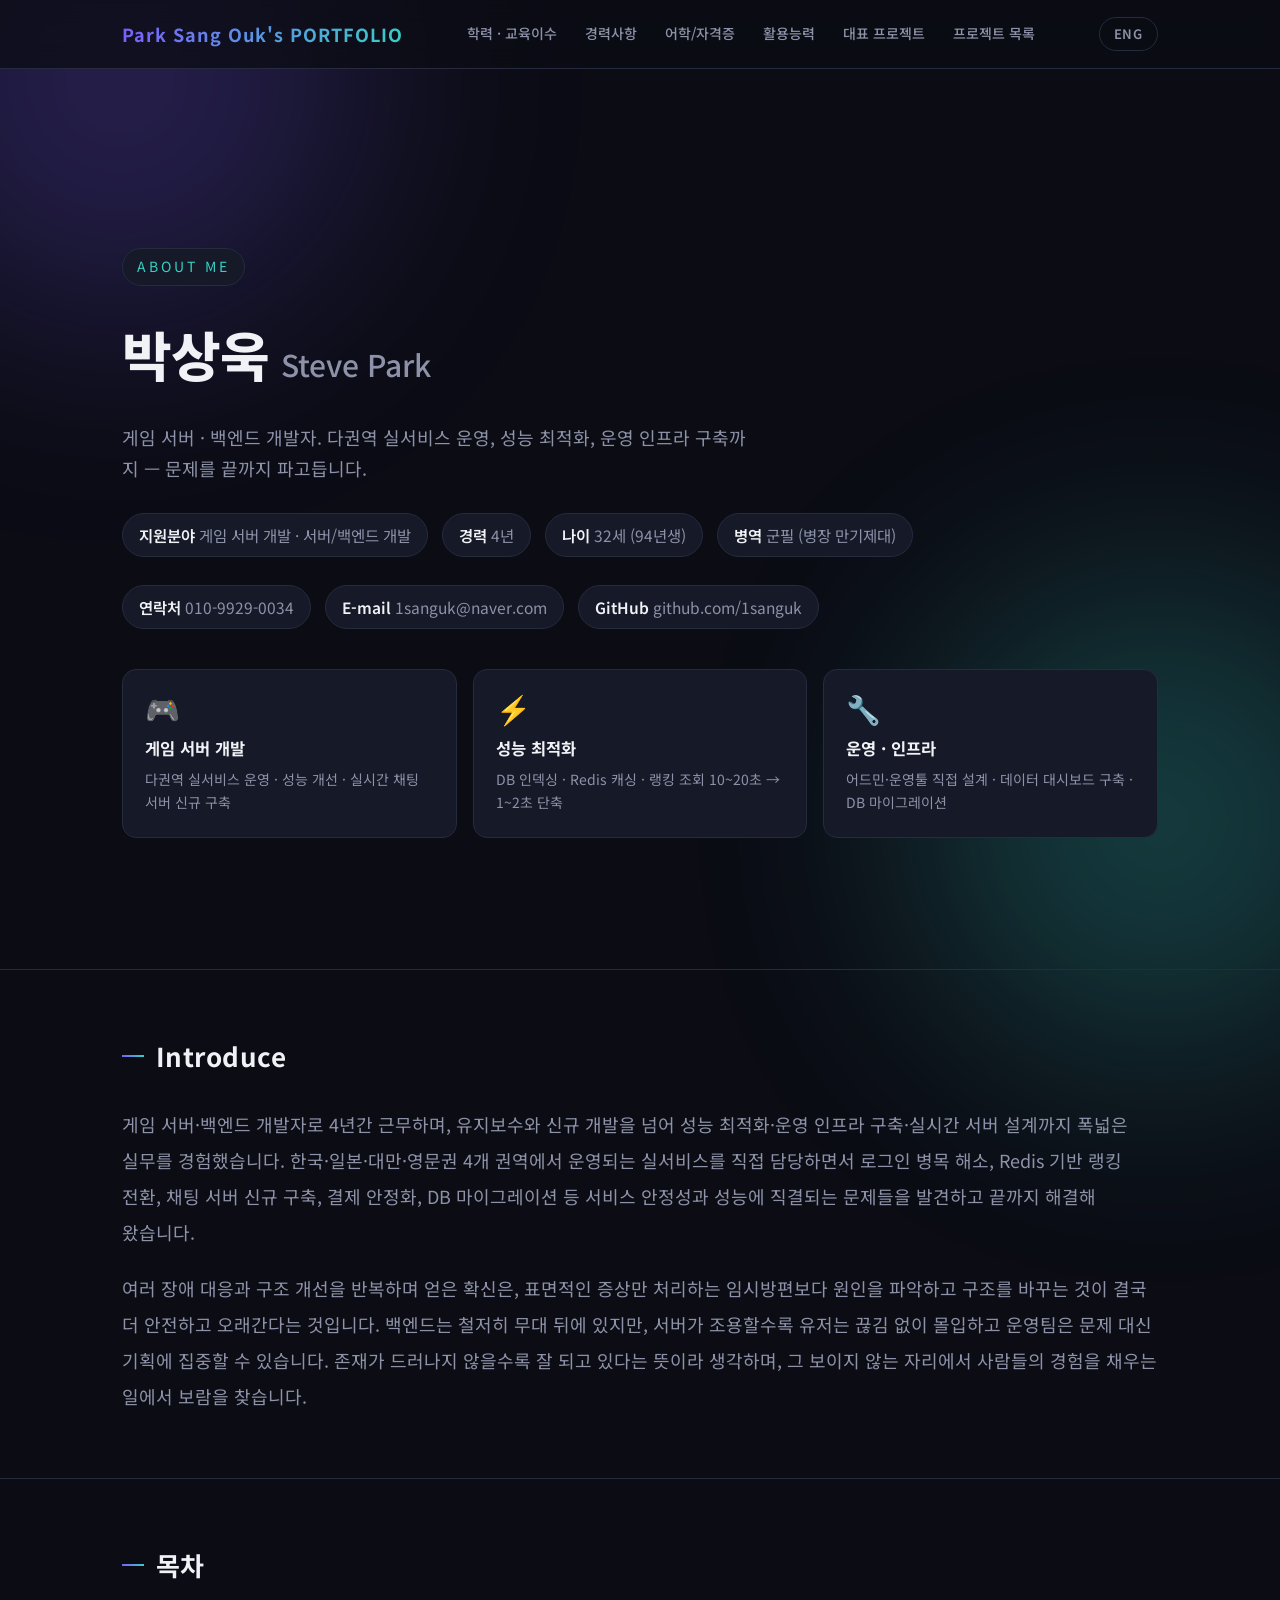
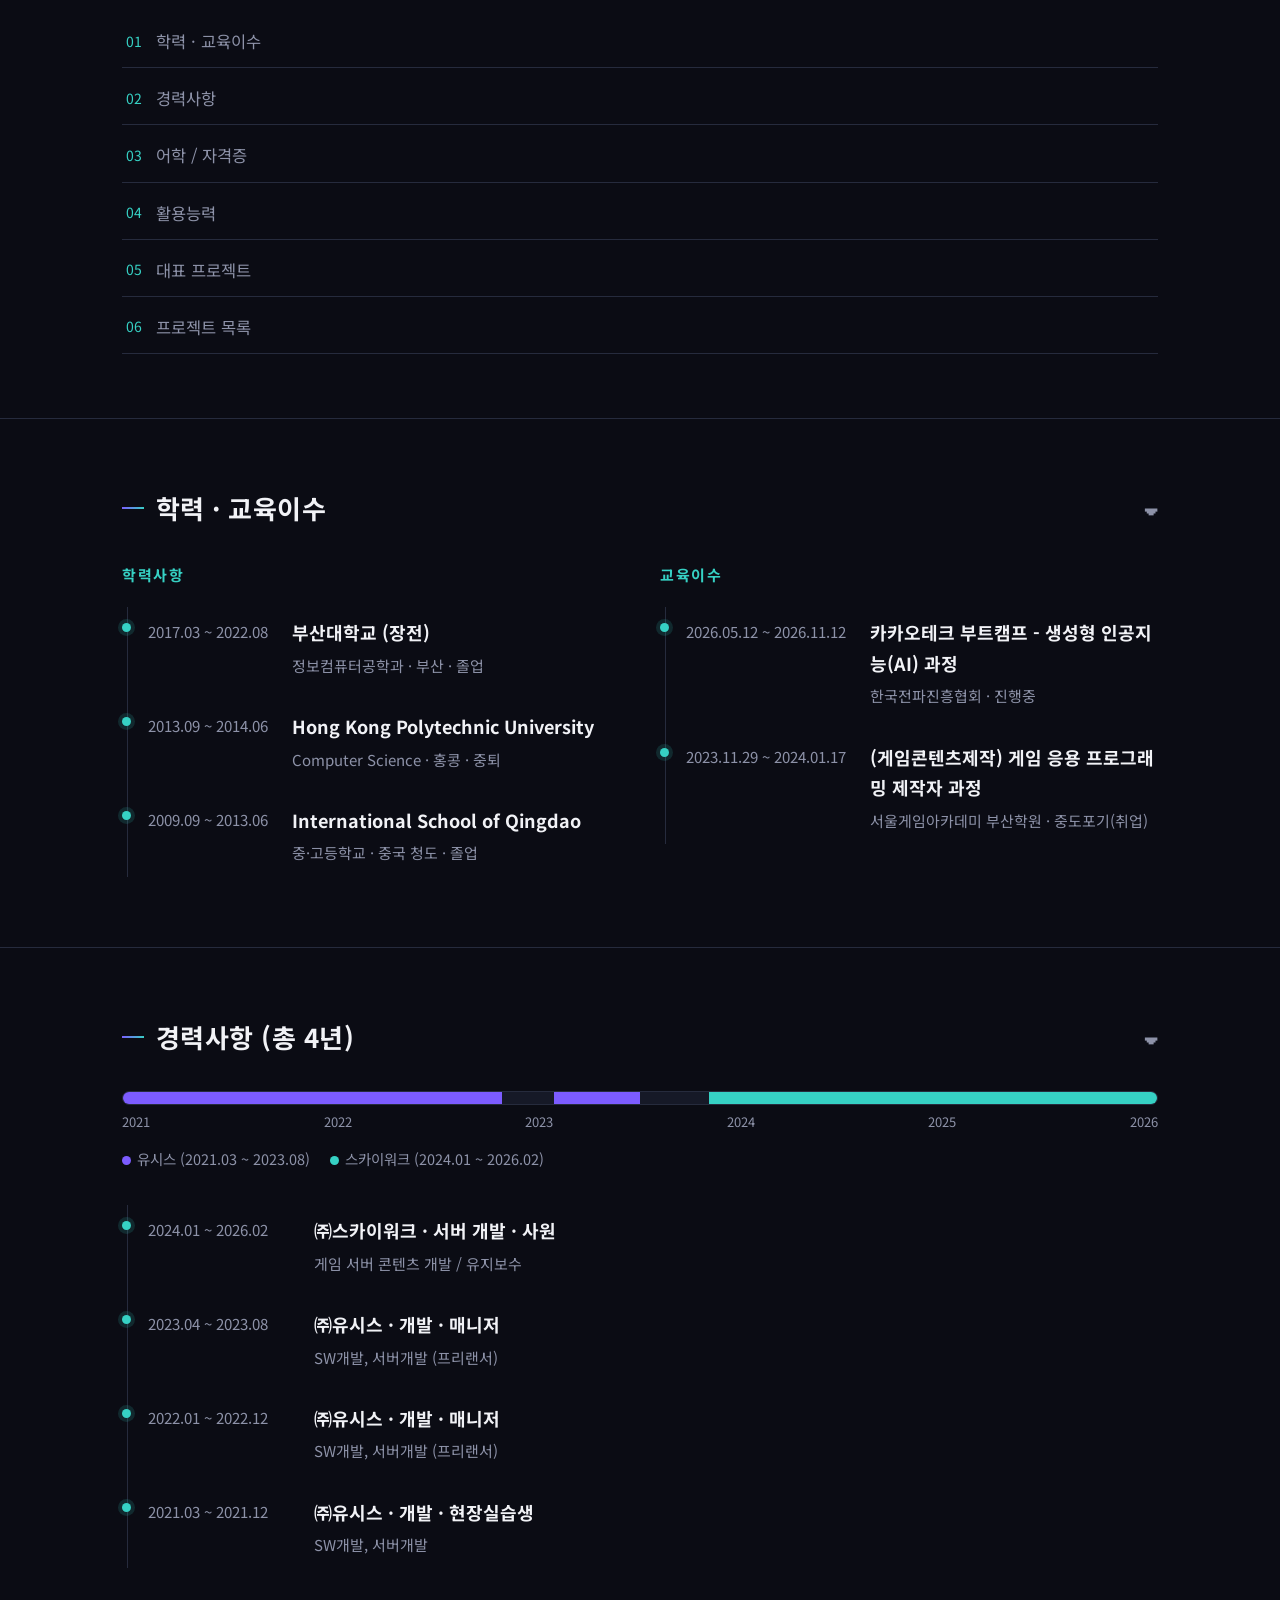
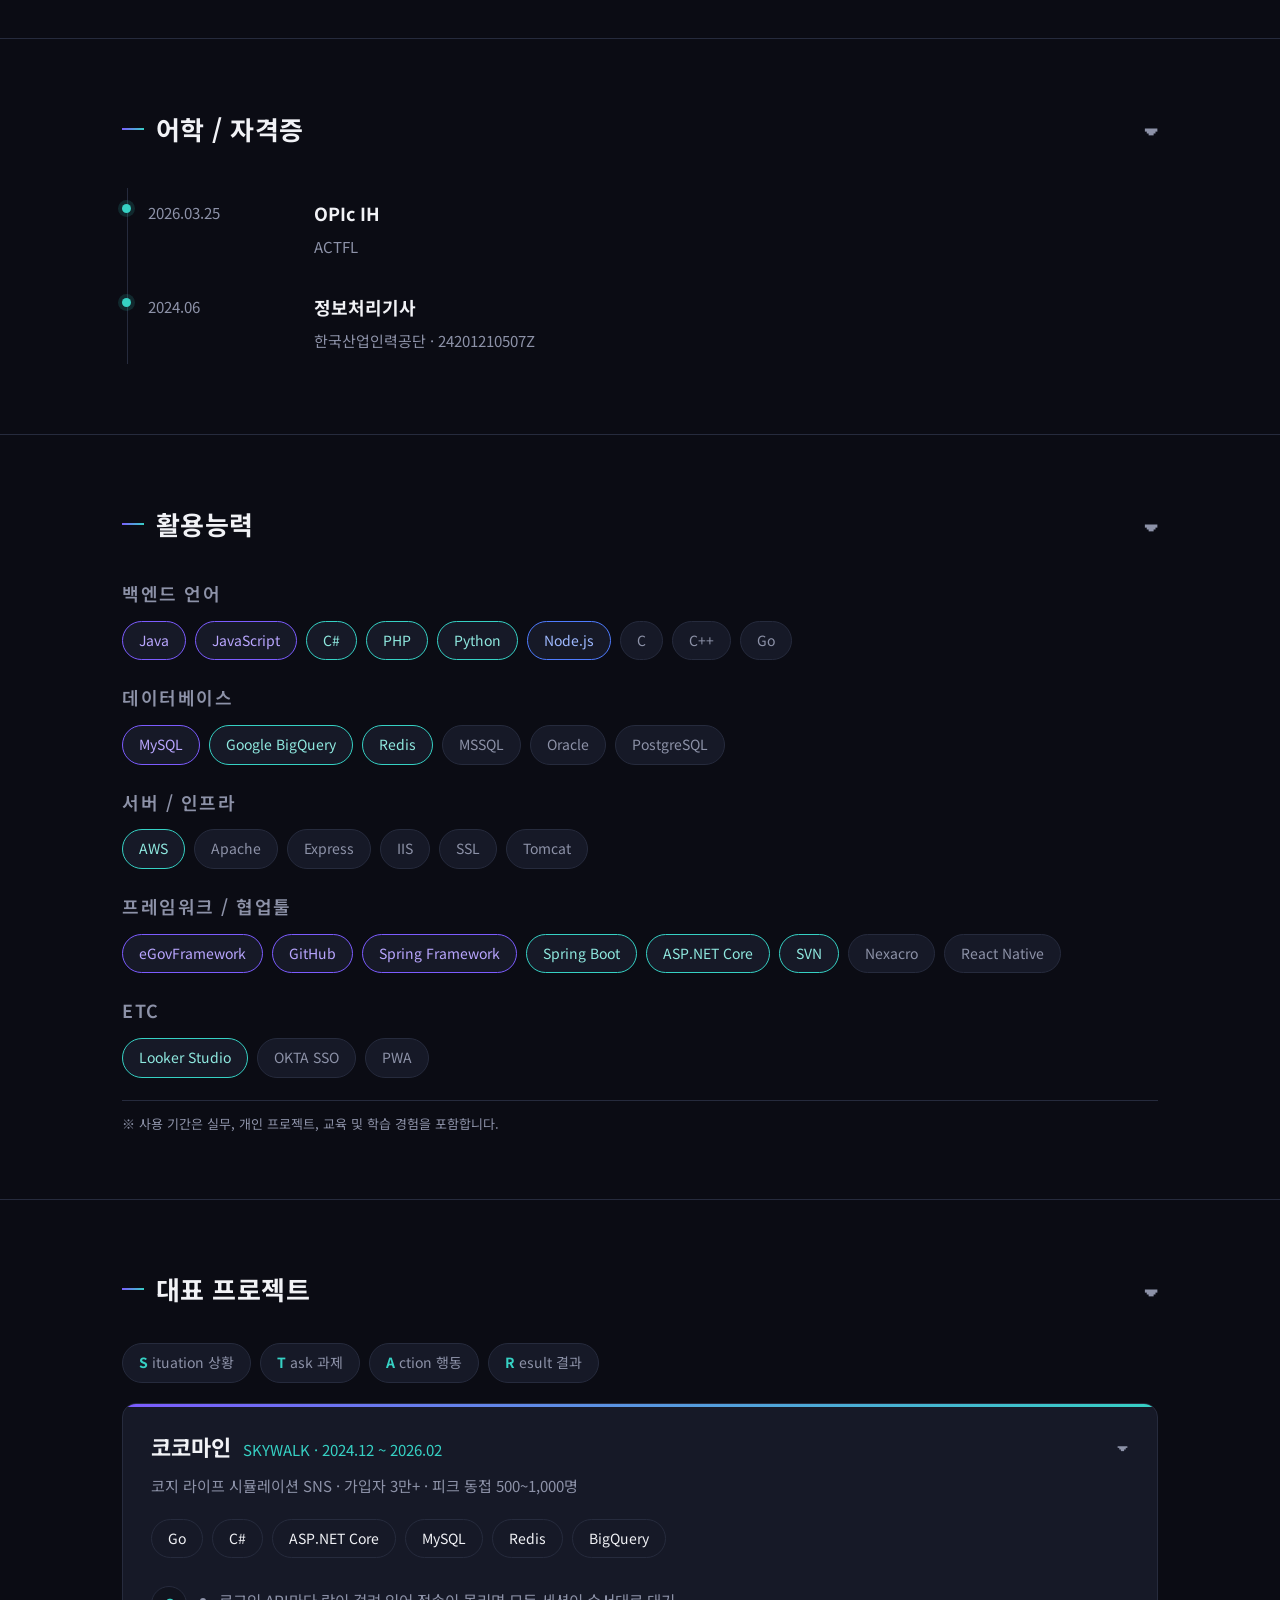
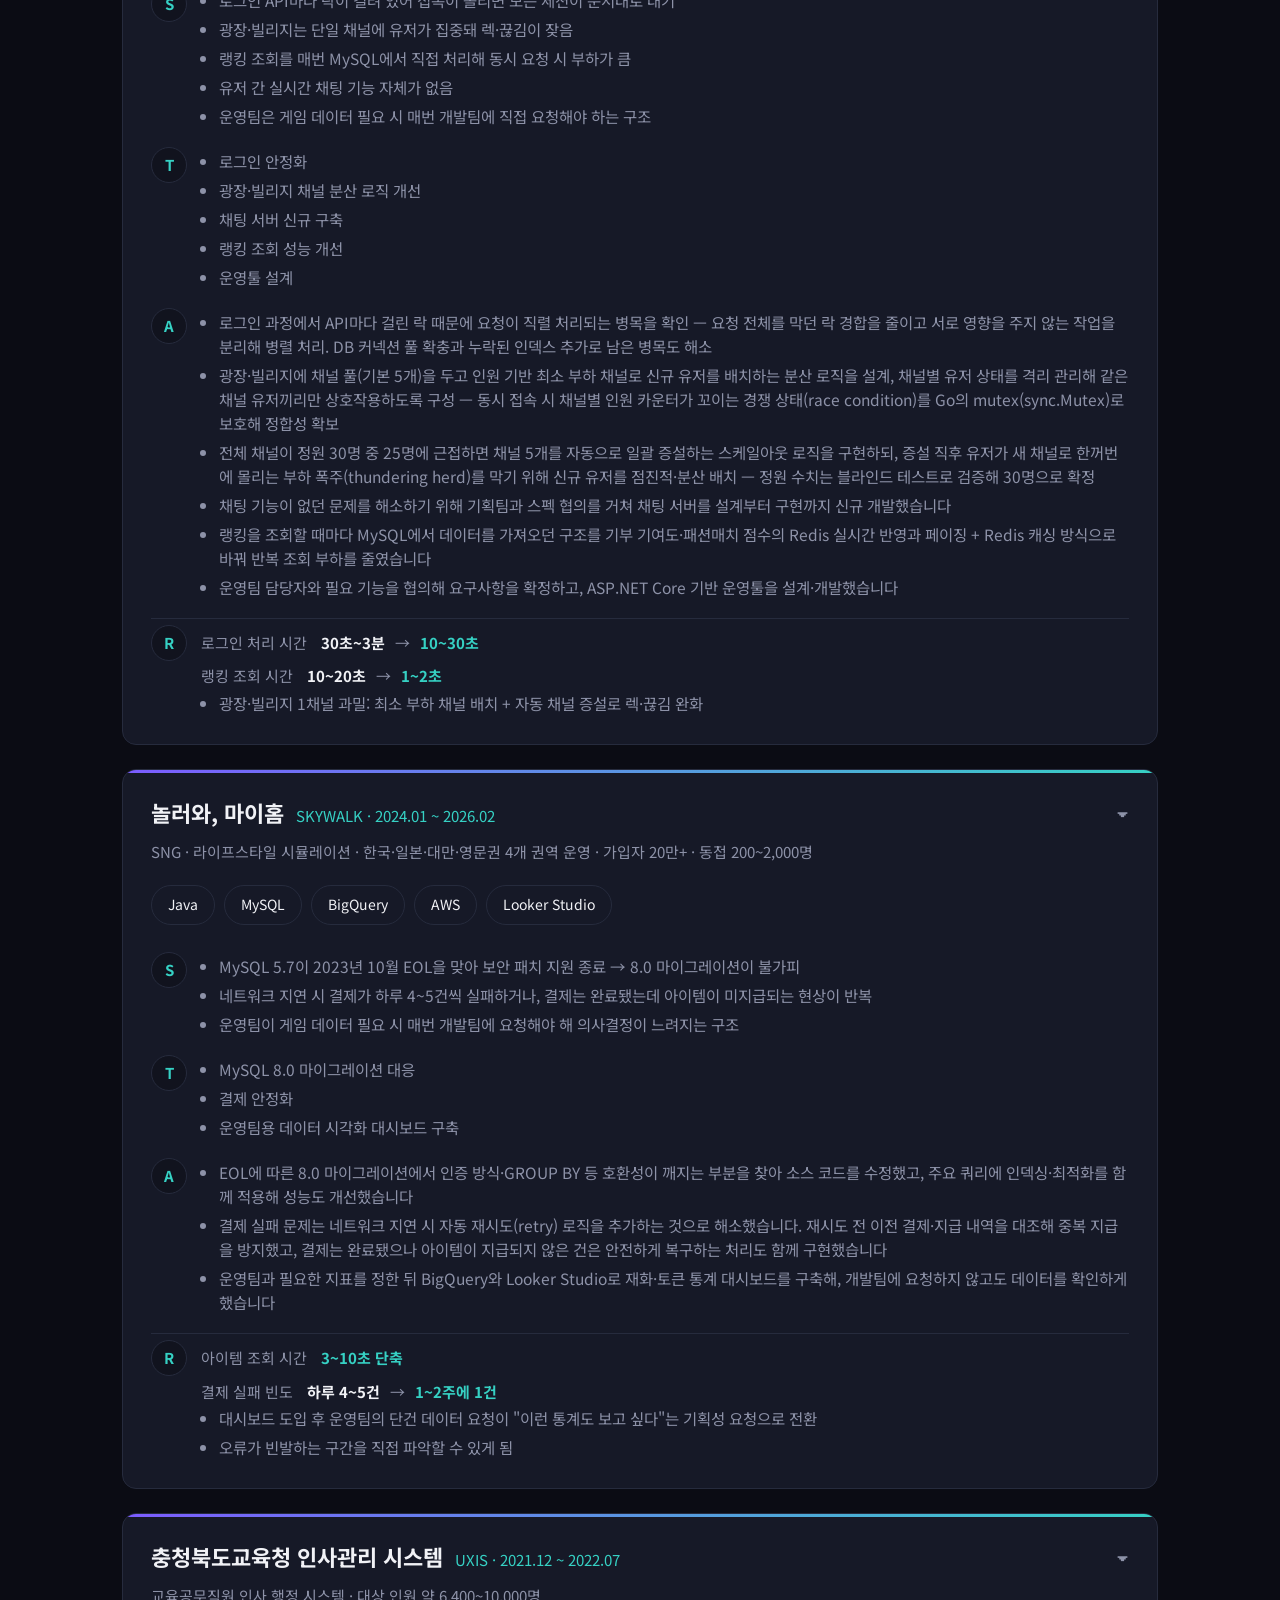
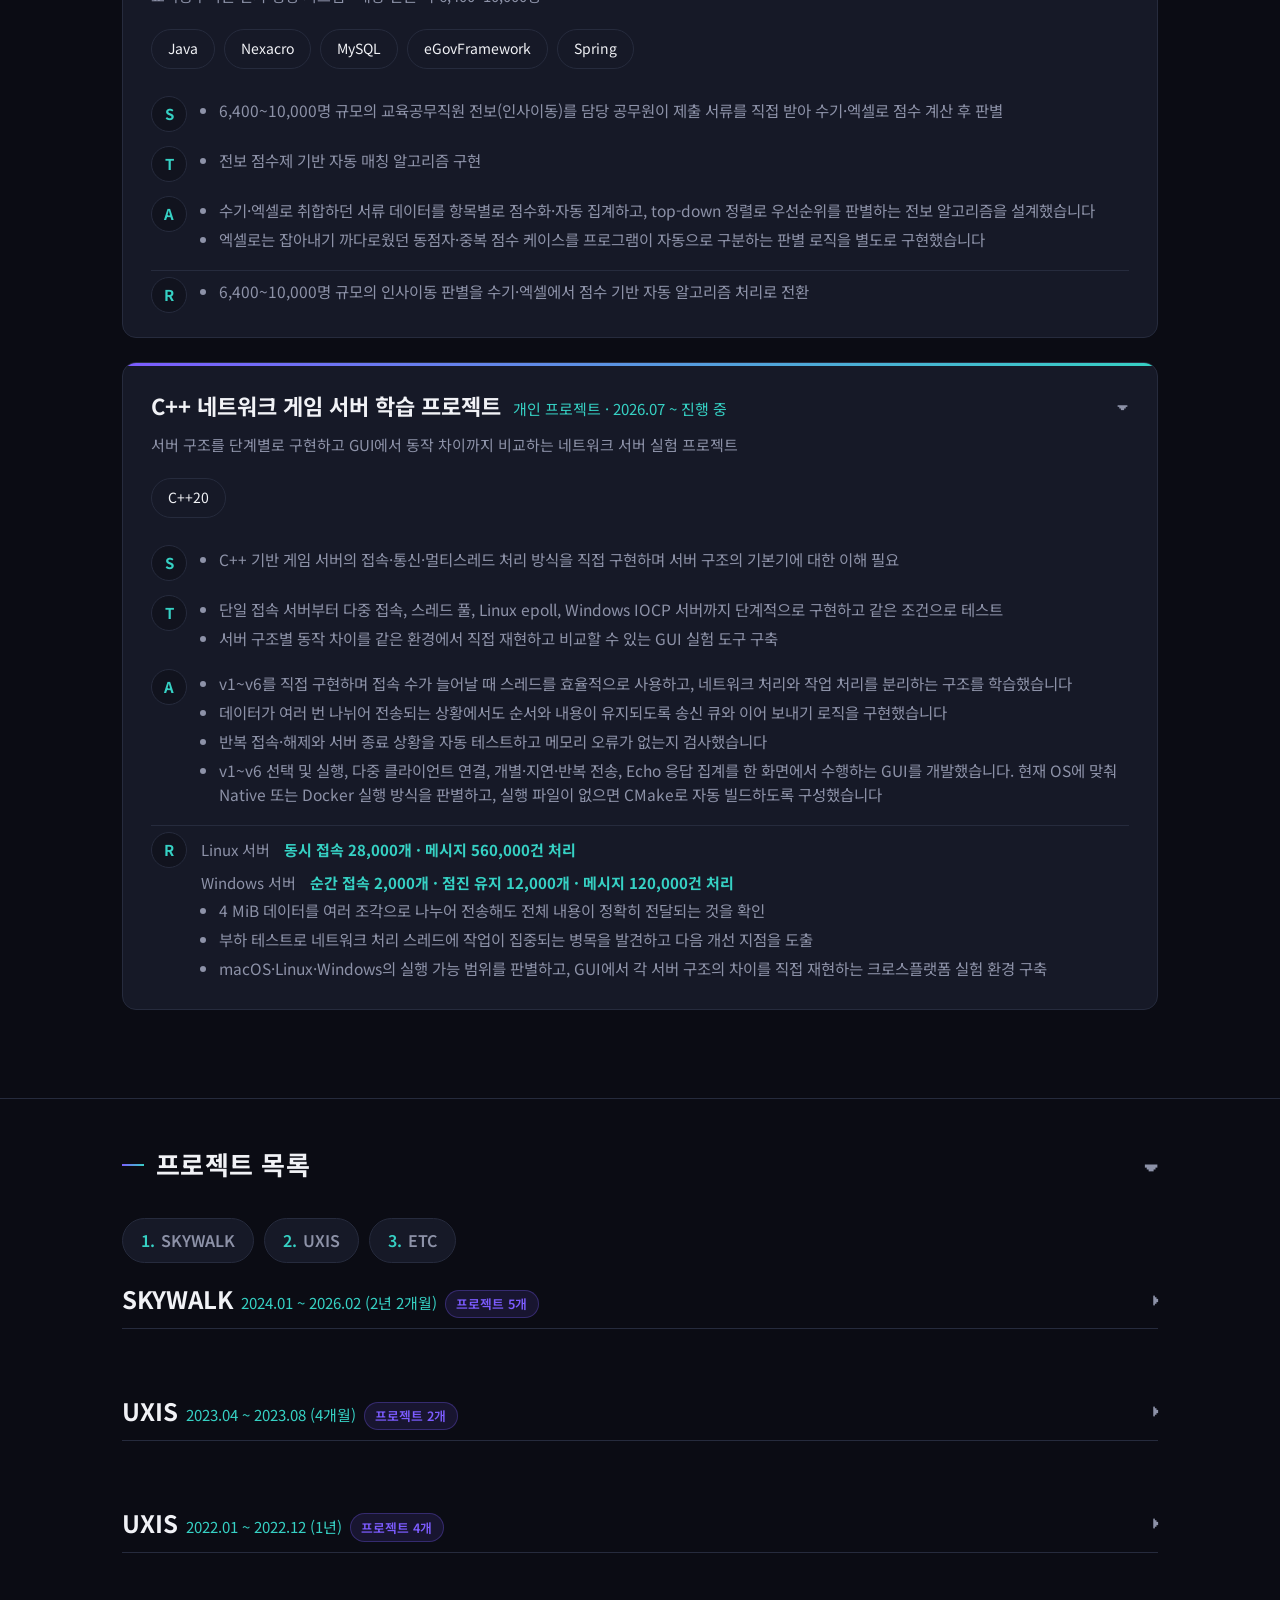
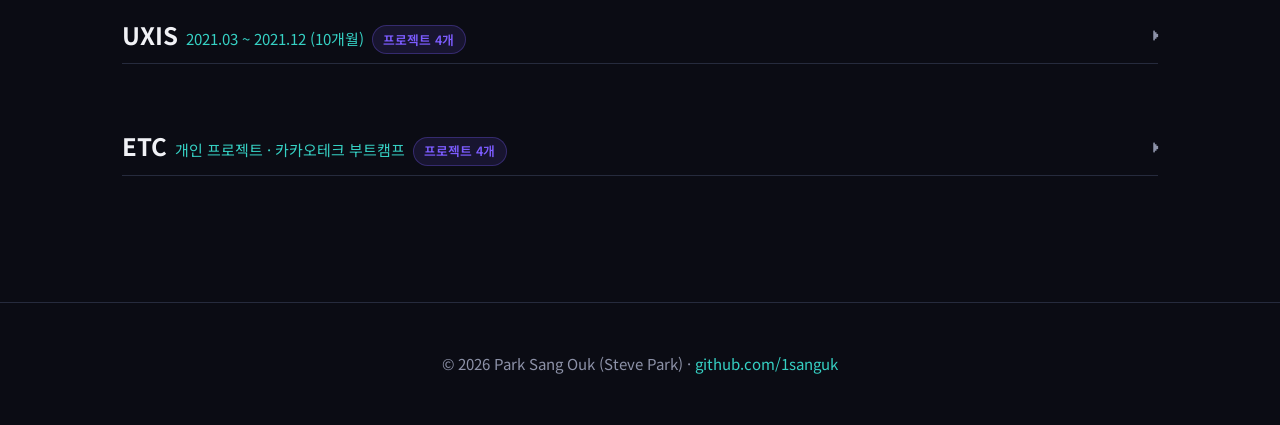
==== index.html @ ba064ed3 "사이트 수정" ====
<!DOCTYPE html>
<html lang="ko">
<head>
<meta charset="UTF-8">
<meta name="viewport" content="width=device-width, initial-scale=1.0">
<title>박상욱 | 포트폴리오</title>
<link rel="preconnect" href="https://fonts.googleapis.com">
<link rel="stylesheet" href="style.css">
<script>
  (() => {
    const storageKey = 'portfolio_analytics_opt_out';
    const url = new URL(window.location.href);
    const analyticsMode = url.searchParams.get('analytics');
    let analyticsDisabled = analyticsMode === 'off';

    try {
      if (analyticsMode === 'off') {
        localStorage.setItem(storageKey, '1');
      } else if (analyticsMode === 'on') {
        localStorage.removeItem(storageKey);
      }
      analyticsDisabled = analyticsMode !== 'on' && localStorage.getItem(storageKey) === '1';
    } catch (_) {
      // 저장소 접근이 제한된 브라우저에서도 현재 페이지의 off 설정은 적용합니다.
    }

    if (analyticsMode) {
      url.searchParams.delete('analytics');
      history.replaceState(null, '', url.pathname + url.search + url.hash);
    }

    if (analyticsDisabled) return;

    window.dataLayer = window.dataLayer || [];
    window.gtag = function () { window.dataLayer.push(arguments); };
    window.gtag('js', new Date());
    window.gtag('config', 'G-EWLT1RGETE');

    const analyticsScript = document.createElement('script');
    analyticsScript.async = true;
    analyticsScript.src = 'https://www.googletagmanager.com/gtag/js?id=G-EWLT1RGETE';
    document.head.appendChild(analyticsScript);
  })();
</script>
</head>
<body>

<nav class="topnav">
  <div class="wrap">
    <div class="brand">Park Sang Ouk's PORTFOLIO</div>
    <ul class="mini-toc">
      <li><a href="#edu">학력 · 교육이수</a></li>
      <li><a href="#career">경력사항</a></li>
      <li><a href="#lang-cert">어학/자격증</a></li>
      <li><a href="#skills">활용능력</a></li>
      <li><a href="#highlights">대표 프로젝트</a></li>
      <li><a href="#career-detail">프로젝트 목록</a></li>
    </ul>
    <a href="index_eng.html" class="lang-switch">ENG</a>
  </div>
</nav>

<header class="hero">
  <div class="wrap">
    <div class="hero-body">
      <div class="tag">ABOUT ME</div>
      <h1><span class="grad">박상욱</span><span class="en">Steve Park</span></h1>
      <p class="hero-intro">게임 서버 · 백엔드 개발자. 다권역 실서비스 운영, 성능 최적화, 운영 인프라 구축까지 — 문제를 끝까지 파고듭니다.</p>
      <div class="meta">
        <span><b>지원분야</b> 게임 서버 개발 · 서버/백엔드 개발</span>
        <span><b>경력</b> 4년</span>
        <span><b>나이</b> 32세 (94년생)</span>
        <span><b>병역</b> 군필 (병장 만기제대)</span>
      </div>
      <div class="meta">
        <span><b>연락처</b> 010-9929-0034</span>
        <span><b>E-mail</b> 1sanguk@naver.com</span>
        <span><b>GitHub</b> <a href="https://github.com/1sanguk" target="_blank" rel="noopener">github.com/1sanguk</a></span>
      </div>
      <div class="hero-cards">
        <div class="hero-card">
          <div class="hero-card-icon">🎮</div>
          <div class="hero-card-title">게임 서버 개발</div>
          <div class="hero-card-desc">다권역 실서비스 운영 · 성능 개선 · 실시간 채팅 서버 신규 구축</div>
        </div>
        <div class="hero-card">
          <div class="hero-card-icon">⚡</div>
          <div class="hero-card-title">성능 최적화</div>
          <div class="hero-card-desc">DB 인덱싱 · Redis 캐싱 · 랭킹 조회 10~20초 → 1~2초 단축</div>
        </div>
        <div class="hero-card">
          <div class="hero-card-icon">🔧</div>
          <div class="hero-card-title">운영 · 인프라</div>
          <div class="hero-card-desc">어드민·운영툴 직접 설계 · 데이터 대시보드 구축 · DB 마이그레이션</div>
        </div>
      </div>
    </div>
  </div>
</header>

<section class="block reveal" id="introduce">
  <div class="wrap">
    <h2>Introduce</h2>
    <div class="introduce-body">
      <p>게임 서버·백엔드 개발자로 4년간 근무하며, 유지보수와 신규 개발을 넘어 성능 최적화·운영 인프라 구축·실시간 서버 설계까지 폭넓은 실무를 경험했습니다. 한국·일본·대만·영문권 4개 권역에서 운영되는 실서비스를 직접 담당하면서 로그인 병목 해소, Redis 기반 랭킹 전환, 채팅 서버 신규 구축, 결제 안정화, DB 마이그레이션 등 서비스 안정성과 성능에 직결되는 문제들을 발견하고 끝까지 해결해 왔습니다.</p>
      <p>여러 장애 대응과 구조 개선을 반복하며 얻은 확신은, 표면적인 증상만 처리하는 임시방편보다 원인을 파악하고 구조를 바꾸는 것이 결국 더 안전하고 오래간다는 것입니다. 백엔드는 철저히 무대 뒤에 있지만, 서버가 조용할수록 유저는 끊김 없이 몰입하고 운영팀은 문제 대신 기획에 집중할 수 있습니다. 존재가 드러나지 않을수록 잘 되고 있다는 뜻이라 생각하며, 그 보이지 않는 자리에서 사람들의 경험을 채우는 일에서 보람을 찾습니다.</p>
    </div>
  </div>
</section>

<section class="block reveal toc">
  <div class="wrap">
    <h2>목차</h2>
    <ol class="toc-list">
      <li><a href="#edu">학력 · 교육이수</a></li>
      <li><a href="#career">경력사항</a></li>
      <li><a href="#lang-cert">어학 / 자격증</a></li>
      <li><a href="#skills">활용능력</a></li>
      <li><a href="#highlights">대표 프로젝트</a></li>
      <li><a href="#career-detail">프로젝트 목록</a></li>
    </ol>
  </div>
</section>

<section class="block reveal" id="edu">
  <div class="wrap">
    <h2 class="toggle">학력 · 교육이수<span class="chevron">▾</span></h2>
    <div class="collapsible"><div class="collapsible-inner">
    <div class="two-col">
      <div class="col">
        <div class="col-title">학력사항</div>
        <div class="row-list">
          <div class="row">
            <div class="period">2017.03 ~ 2022.08</div>
            <div class="content"><b>부산대학교 (장전)</b><span class="sub">정보컴퓨터공학과 · 부산 · 졸업</span></div>
          </div>
          <div class="row">
            <div class="period">2013.09 ~ 2014.06</div>
            <div class="content"><b>Hong Kong Polytechnic University</b><span class="sub">Computer Science · 홍콩 · 중퇴</span></div>
          </div>
          <div class="row">
            <div class="period">2009.09 ~ 2013.06</div>
            <div class="content"><b>International School of Qingdao</b><span class="sub">중·고등학교 · 중국 청도 · 졸업</span></div>
          </div>
        </div>
      </div>
      <div class="col">
        <div class="col-title">교육이수</div>
        <div class="row-list">
          <div class="row">
            <div class="period">2026.05.12 ~ 2026.11.12</div>
            <div class="content"><b>카카오테크 부트캠프 - 생성형 인공지능(AI) 과정</b><span class="sub">한국전파진흥협회 · 진행중</span></div>
          </div>
          <div class="row">
            <div class="period">2023.11.29 ~ 2024.01.17</div>
            <div class="content"><b>(게임콘텐츠제작) 게임 응용 프로그래밍 제작자 과정</b><span class="sub">서울게임아카데미 부산학원 · 중도포기(취업)</span></div>
          </div>
        </div>
      </div>
    </div>
    </div></div>
  </div>
</section>

<section class="block reveal" id="career">
  <div class="wrap">
    <h2 class="toggle">경력사항 (총 4년)<span class="chevron">▾</span></h2>
    <div class="collapsible"><div class="collapsible-inner">

    <div class="career-timeline">
      <div class="career-timeline-bar">
        <div class="tl-seg uxis" style="width:16.67%" title="㈜유시스 · 현장실습생 (2021.03~2021.12)"></div>
        <div class="tl-seg uxis" style="width:20%" title="㈜유시스 · 매니저 (2022.01~2022.12)"></div>
        <div class="tl-seg gap" style="width:5%" title="공백기 (2023.01~2023.03)"></div>
        <div class="tl-seg uxis" style="width:8.33%" title="㈜유시스 · 매니저 (2023.04~2023.08)"></div>
        <div class="tl-seg gap" style="width:6.67%" title="공백기 (2023.09~2023.12)"></div>
        <div class="tl-seg skywalk" style="width:43.33%" title="㈜스카이워크 · 사원 (2024.01~2026.02)"></div>
      </div>
      <div class="career-timeline-years">
        <span>2021</span><span>2022</span><span>2023</span><span>2024</span><span>2025</span><span>2026</span>
      </div>
      <div class="career-timeline-legend">
        <span class="legend-item"><span class="dot uxis"></span>유시스 (2021.03 ~ 2023.08)</span>
        <span class="legend-item"><span class="dot skywalk"></span>스카이워크 (2024.01 ~ 2026.02)</span>
      </div>
    </div>

    <div class="row-list">
      <div class="row">
        <div class="period">2024.01 ~ 2026.02</div>
        <div class="content"><b>㈜스카이워크 · 서버 개발 · 사원</b><span class="sub">게임 서버 콘텐츠 개발 / 유지보수</span></div>
      </div>
      <div class="row">
        <div class="period">2023.04 ~ 2023.08</div>
        <div class="content"><b>㈜유시스 · 개발 · 매니저</b><span class="sub">SW개발, 서버개발 (프리랜서)</span></div>
      </div>
      <div class="row">
        <div class="period">2022.01 ~ 2022.12</div>
        <div class="content"><b>㈜유시스 · 개발 · 매니저</b><span class="sub">SW개발, 서버개발 (프리랜서)</span></div>
      </div>
      <div class="row">
        <div class="period">2021.03 ~ 2021.12</div>
        <div class="content"><b>㈜유시스 · 개발 · 현장실습생</b><span class="sub">SW개발, 서버개발</span></div>
      </div>
    </div>
    </div></div>
  </div>
</section>

<section class="block reveal" id="lang-cert">
  <div class="wrap">
    <h2 class="toggle">어학 / 자격증<span class="chevron">▾</span></h2>
    <div class="collapsible"><div class="collapsible-inner">
    <div class="row-list">
      <div class="row">
        <div class="period">2026.03.25</div>
        <div class="content"><b>OPIc IH</b><span class="sub">ACTFL</span></div>
      </div>
      <div class="row">
        <div class="period">2024.06</div>
        <div class="content"><b>정보처리기사</b><span class="sub">한국산업인력공단 · 24201210507Z</span></div>
      </div>
    </div>
    </div></div>
  </div>
</section>

<section class="block reveal" id="skills">
  <div class="wrap">
    <h2 class="toggle">활용능력<span class="chevron">▾</span></h2>
    <div class="collapsible"><div class="collapsible-inner">
    <div class="skill-group">
      <div class="label">백엔드 언어</div>
      <div class="tags">
        <span class="skill-tag" data-level="중상" data-years="5년">Java</span><span class="skill-tag" data-level="중상" data-years="3년">JavaScript</span><span class="skill-tag" data-level="중" data-years="2년">C#</span><span class="skill-tag" data-level="중" data-years="2년">PHP</span><span class="skill-tag" data-level="중" data-years="2년">Python</span><span class="skill-tag" data-level="중하" data-years="1년">Node.js</span><span class="skill-tag" data-level="하" data-years="1년">C</span><span class="skill-tag" data-level="하" data-years="1년">C++</span><span class="skill-tag" data-level="하" data-years="1.5년">Go</span>
      </div>
    </div>
    <div class="skill-group">
      <div class="label">데이터베이스</div>
      <div class="tags">
        <span class="skill-tag" data-level="중상" data-years="5년">MySQL</span><span class="skill-tag" data-level="중" data-years="2년">Google BigQuery</span><span class="skill-tag" data-level="중" data-years="1.5년">Redis</span><span class="skill-tag" data-level="하" data-years="3년">MSSQL</span><span class="skill-tag" data-level="하" data-years="3년">Oracle</span><span class="skill-tag" data-level="하" data-years="3년">PostgreSQL</span>
      </div>
    </div>
    <div class="skill-group">
      <div class="label">서버 / 인프라</div>
      <div class="tags">
        <span class="skill-tag" data-level="중" data-years="2년">AWS</span><span class="skill-tag" data-level="하" data-years="1년">Apache</span><span class="skill-tag" data-level="하" data-years="1년">Express</span><span class="skill-tag" data-level="하" data-years="1년">IIS</span><span class="skill-tag" data-level="하" data-years="1년">SSL</span><span class="skill-tag" data-level="하" data-years="1년">Tomcat</span>
      </div>
    </div>
    <div class="skill-group">
      <div class="label">프레임워크 / 협업툴</div>
      <div class="tags">
        <span class="skill-tag" data-level="중상" data-years="3년">eGovFramework</span><span class="skill-tag" data-level="중상" data-years="5년">GitHub</span><span class="skill-tag" data-level="중상" data-years="3년">Spring Framework</span><span class="skill-tag" data-level="중" data-years="1년">Spring Boot</span><span class="skill-tag" data-level="중" data-years="2년">ASP.NET Core</span><span class="skill-tag" data-level="중" data-years="3년">SVN</span><span class="skill-tag" data-level="하" data-years="1년">Nexacro</span><span class="skill-tag" data-level="하" data-years="1년">React Native</span>
      </div>
    </div>
    <div class="skill-group">
      <div class="label">ETC</div>
      <div class="tags">
        <span class="skill-tag" data-level="중" data-years="2년">Looker Studio</span><span class="skill-tag" data-level="하" data-years="1년">OKTA SSO</span><span class="skill-tag" data-level="하" data-years="1년">PWA</span>
      </div>
    </div>
    <p class="skill-note">※ 사용 기간은 실무, 개인 프로젝트, 교육 및 학습 경험을 포함합니다.</p>
    </div></div>
  </div>
</section>

<section class="block reveal" id="highlights">
  <div class="wrap">
    <h2 class="toggle">대표 프로젝트<span class="chevron">▾</span></h2>
    <div class="collapsible"><div class="collapsible-inner">

    <div class="star-legend">
      <span><b>S</b>ituation 상황</span>
      <span><b>T</b>ask 과제</span>
      <span><b>A</b>ction 행동</span>
      <span><b>R</b>esult 결과</span>
    </div>

    <div class="highlight-card">
      <div class="highlight-head">
        <span class="company">코코마인</span>
        <span class="period">SKYWALK · 2024.12 ~ 2026.02</span>
        <span class="highlight-chevron">▾</span>
      </div>
      <p class="proj-genre">코지 라이프 시뮬레이션 SNS · 가입자 3만+ · 피크 동접 500~1,000명</p>
      <div class="tags"><span>Go</span><span>C#</span><span>ASP.NET Core</span><span>MySQL</span><span>Redis</span><span>BigQuery</span></div>
      <br/>

      <div class="highlight-collapsible"><div class="highlight-collapsible-inner">
      <div class="star-grid">
        <div class="star-row">
          <span class="star-label">S</span>
          <ul class="duty">
            <li>로그인 API마다 락이 걸려 있어 접속이 몰리면 모든 세션이 순서대로 대기</li>
            <li>광장·빌리지는 단일 채널에 유저가 집중돼 렉·끊김이 잦음</li>
            <li>랭킹 조회를 매번 MySQL에서 직접 처리해 동시 요청 시 부하가 큼</li>
            <li>유저 간 실시간 채팅 기능 자체가 없음</li>
            <li>운영팀은 게임 데이터 필요 시 매번 개발팀에 직접 요청해야 하는 구조</li>
          </ul>
        </div>
        <div class="star-row">
          <span class="star-label">T</span>
          <ul class="duty">
            <li>로그인 안정화</li>
            <li>광장·빌리지 채널 분산 로직 개선</li>
            <li>채팅 서버 신규 구축</li>
            <li>랭킹 조회 성능 개선</li>
            <li>운영툴 설계</li>
          </ul>
        </div>
        <div class="star-row">
          <span class="star-label">A</span>
          <ul class="duty">
            <li>로그인 과정에서 API마다 걸린 락 때문에 요청이 직렬 처리되는 병목을 확인 — 요청 전체를 막던 락 경합을 줄이고 서로 영향을 주지 않는 작업을 분리해 병렬 처리. DB 커넥션 풀 확충과 누락된 인덱스 추가로 남은 병목도 해소</li>
            <li>광장·빌리지에 채널 풀(기본 5개)을 두고 인원 기반 최소 부하 채널로 신규 유저를 배치하는 분산 로직을 설계, 채널별 유저 상태를 격리 관리해 같은 채널 유저끼리만 상호작용하도록 구성 — 동시 접속 시 채널별 인원 카운터가 꼬이는 경쟁 상태(race condition)를 Go의 mutex(sync.Mutex)로 보호해 정합성 확보</li>
            <li>전체 채널이 정원 30명 중 25명에 근접하면 채널 5개를 자동으로 일괄 증설하는 스케일아웃 로직을 구현하되, 증설 직후 유저가 새 채널로 한꺼번에 몰리는 부하 폭주(thundering herd)를 막기 위해 신규 유저를 점진적·분산 배치 — 정원 수치는 블라인드 테스트로 검증해 30명으로 확정</li>
            <li>채팅 기능이 없던 문제를 해소하기 위해 기획팀과 스펙 협의를 거쳐 채팅 서버를 설계부터 구현까지 신규 개발했습니다</li>
            <li>랭킹을 조회할 때마다 MySQL에서 데이터를 가져오던 구조를 기부 기여도·패션매치 점수의 Redis 실시간 반영과 페이징 + Redis 캐싱 방식으로 바꿔 반복 조회 부하를 줄였습니다</li>
            <li>운영팀 담당자와 필요 기능을 협의해 요구사항을 확정하고, ASP.NET Core 기반 운영툴을 설계·개발했습니다</li>
          </ul>
        </div>
        <div class="star-row star-result">
          <span class="star-label">R</span>
          <div class="star-result-body">
            <div class="stat-pairs">
              <div class="stat-pair"><span class="stat-name">로그인 처리 시간</span><b>30초~3분</b><span class="arrow">→</span><b class="good">10~30초</b></div>
              <div class="stat-pair"><span class="stat-name">랭킹 조회 시간</span><b>10~20초</b><span class="arrow">→</span><b class="good">1~2초</b></div>
            </div>
            <ul class="duty">
              <li>광장·빌리지 1채널 과밀: 최소 부하 채널 배치 + 자동 채널 증설로 렉·끊김 완화</li>
            </ul>
          </div>
        </div>
      </div>
      </div></div>
    </div>

    <div class="highlight-card">
      <div class="highlight-head">
        <span class="company">놀러와, 마이홈</span>
        <span class="period">SKYWALK · 2024.01 ~ 2026.02</span>
        <span class="highlight-chevron">▾</span>
      </div>
      <p class="proj-genre">SNG · 라이프스타일 시뮬레이션 · 한국·일본·대만·영문권 4개 권역 운영 · 가입자 20만+ · 동접 200~2,000명</p>
      <div class="tags"><span>Java</span><span>MySQL</span><span>BigQuery</span><span>AWS</span><span>Looker Studio</span></div>
      <br/>

      <div class="highlight-collapsible"><div class="highlight-collapsible-inner">
      <div class="star-grid">
        <div class="star-row">
          <span class="star-label">S</span>
          <ul class="duty">
            <li>MySQL 5.7이 2023년 10월 EOL을 맞아 보안 패치 지원 종료 → 8.0 마이그레이션이 불가피</li>
            <li>네트워크 지연 시 결제가 하루 4~5건씩 실패하거나, 결제는 완료됐는데 아이템이 미지급되는 현상이 반복</li>
            <li>운영팀이 게임 데이터 필요 시 매번 개발팀에 요청해야 해 의사결정이 느려지는 구조</li>
          </ul>
        </div>
        <div class="star-row">
          <span class="star-label">T</span>
          <ul class="duty">
            <li>MySQL 8.0 마이그레이션 대응</li>
            <li>결제 안정화</li>
            <li>운영팀용 데이터 시각화 대시보드 구축</li>
          </ul>
        </div>
        <div class="star-row">
          <span class="star-label">A</span>
          <ul class="duty">
            <li>EOL에 따른 8.0 마이그레이션에서 인증 방식·GROUP BY 등 호환성이 깨지는 부분을 찾아 소스 코드를 수정했고, 주요 쿼리에 인덱싱·최적화를 함께 적용해 성능도 개선했습니다</li>
            <li>결제 실패 문제는 네트워크 지연 시 자동 재시도(retry) 로직을 추가하는 것으로 해소했습니다. 재시도 전 이전 결제·지급 내역을 대조해 중복 지급을 방지했고, 결제는 완료됐으나 아이템이 지급되지 않은 건은 안전하게 복구하는 처리도 함께 구현했습니다</li>
            <li>운영팀과 필요한 지표를 정한 뒤 BigQuery와 Looker Studio로 재화·토큰 통계 대시보드를 구축해, 개발팀에 요청하지 않고도 데이터를 확인하게 했습니다</li>
          </ul>
        </div>
        <div class="star-row star-result">
          <span class="star-label">R</span>
          <div class="star-result-body">
            <div class="stat-pairs">
              <div class="stat-pair"><span class="stat-name">아이템 조회 시간</span><b class="good">3~10초 단축</b></div>
              <div class="stat-pair"><span class="stat-name">결제 실패 빈도</span><b>하루 4~5건</b><span class="arrow">→</span><b class="good">1~2주에 1건</b></div>
            </div>
            <ul class="duty">
              <li>대시보드 도입 후 운영팀의 단건 데이터 요청이 "이런 통계도 보고 싶다"는 기획성 요청으로 전환</li>
              <li>오류가 빈발하는 구간을 직접 파악할 수 있게 됨</li>
            </ul>
          </div>
        </div>
      </div>
      </div></div>
    </div>

    <div class="highlight-card">
      <div class="highlight-head">
        <span class="company">충청북도교육청 인사관리 시스템</span>
        <span class="period">UXIS · 2021.12 ~ 2022.07</span>
        <span class="highlight-chevron">▾</span>
      </div>
      <p class="proj-genre">교육공무직원 인사 행정 시스템 · 대상 인원 약 6,400~10,000명</p>
      <div class="tags"><span>Java</span><span>Nexacro</span><span>MySQL</span><span>eGovFramework</span><span>Spring</span></div>
      <br/>

      <div class="highlight-collapsible"><div class="highlight-collapsible-inner">
      <div class="star-grid">
        <div class="star-row">
          <span class="star-label">S</span>
          <ul class="duty">
            <li>6,400~10,000명 규모의 교육공무직원 전보(인사이동)를 담당 공무원이 제출 서류를 직접 받아 수기·엑셀로 점수 계산 후 판별</li>
          </ul>
        </div>
        <div class="star-row">
          <span class="star-label">T</span>
          <ul class="duty">
            <li>전보 점수제 기반 자동 매칭 알고리즘 구현</li>
          </ul>
        </div>
        <div class="star-row">
          <span class="star-label">A</span>
          <ul class="duty">
            <li>수기·엑셀로 취합하던 서류 데이터를 항목별로 점수화·자동 집계하고, top-down 정렬로 우선순위를 판별하는 전보 알고리즘을 설계했습니다</li>
            <li>엑셀로는 잡아내기 까다로웠던 동점자·중복 점수 케이스를 프로그램이 자동으로 구분하는 판별 로직을 별도로 구현했습니다</li>
          </ul>
        </div>
        <div class="star-row star-result">
          <span class="star-label">R</span>
          <ul class="duty">
            <li>6,400~10,000명 규모의 인사이동 판별을 수기·엑셀에서 점수 기반 자동 알고리즘 처리로 전환</li>
          </ul>
        </div>
      </div>
      </div></div>
    </div>

    <div class="highlight-card">
      <div class="highlight-head">
        <span class="company">C++ 네트워크 게임 서버 학습 프로젝트</span>
        <span class="period">개인 프로젝트 · 2026.07 ~ 진행 중</span>
        <span class="highlight-chevron">▾</span>
      </div>
      <p class="proj-genre">서버 구조를 단계별로 구현하고 GUI에서 동작 차이까지 비교하는 네트워크 서버 실험 프로젝트</p>
      <div class="tags"><span>C++20</span></div>
      <br/>

      <div class="highlight-collapsible"><div class="highlight-collapsible-inner">
      <div class="star-grid">
        <div class="star-row">
          <span class="star-label">S</span>
          <ul class="duty">
            <li>C++ 기반 게임 서버의 접속·통신·멀티스레드 처리 방식을 직접 구현하며 서버 구조의 기본기에 대한 이해 필요</li>
          </ul>
        </div>
        <div class="star-row">
          <span class="star-label">T</span>
          <ul class="duty">
            <li>단일 접속 서버부터 다중 접속, 스레드 풀, Linux epoll, Windows IOCP 서버까지 단계적으로 구현하고 같은 조건으로 테스트</li>
            <li>서버 구조별 동작 차이를 같은 환경에서 직접 재현하고 비교할 수 있는 GUI 실험 도구 구축</li>
          </ul>
        </div>
        <div class="star-row">
          <span class="star-label">A</span>
          <ul class="duty">
            <li>v1~v6를 직접 구현하며 접속 수가 늘어날 때 스레드를 효율적으로 사용하고, 네트워크 처리와 작업 처리를 분리하는 구조를 학습했습니다</li>
            <li>데이터가 여러 번 나뉘어 전송되는 상황에서도 순서와 내용이 유지되도록 송신 큐와 이어 보내기 로직을 구현했습니다</li>
            <li>반복 접속·해제와 서버 종료 상황을 자동 테스트하고 메모리 오류가 없는지 검사했습니다</li>
            <li>v1~v6 선택 및 실행, 다중 클라이언트 연결, 개별·지연·반복 전송, Echo 응답 집계를 한 화면에서 수행하는 GUI를 개발했습니다. 현재 OS에 맞춰 Native 또는 Docker 실행 방식을 판별하고, 실행 파일이 없으면 CMake로 자동 빌드하도록 구성했습니다</li>
          </ul>
        </div>
        <div class="star-row star-result">
          <span class="star-label">R</span>
          <div class="star-result-body">
            <div class="stat-pairs">
              <div class="stat-pair"><span class="stat-name">Linux 서버</span><b class="good">동시 접속 28,000개 · 메시지 560,000건 처리</b></div>
              <div class="stat-pair"><span class="stat-name">Windows 서버</span><b class="good">순간 접속 2,000개 · 점진 유지 12,000개 · 메시지 120,000건 처리</b></div>
            </div>
            <ul class="duty">
              <li>4 MiB 데이터를 여러 조각으로 나누어 전송해도 전체 내용이 정확히 전달되는 것을 확인</li>
              <li>부하 테스트로 네트워크 처리 스레드에 작업이 집중되는 병목을 발견하고 다음 개선 지점을 도출</li>
              <li>macOS·Linux·Windows의 실행 가능 범위를 판별하고, GUI에서 각 서버 구조의 차이를 직접 재현하는 크로스플랫폼 실험 환경 구축</li>
            </ul>
          </div>
        </div>
      </div>
      </div></div>
    </div>

    </div></div>
  </div>
</section>

<section class="block reveal" id="career-detail">
  <div class="wrap">
    <h2 class="toggle">프로젝트 목록<span class="chevron">▾</span></h2>
    <div class="collapsible"><div class="collapsible-inner">

    <div class="career-toc">
      <ol>
        <li><a href="#job-skywalk">SKYWALK</a></li>
        <li><a href="#job-uxis">UXIS</a></li>
        <li><a href="#job-etc">ETC</a></li>
      </ol>
    </div>

    <div class="career-job collapsed" id="job-skywalk">
      <div class="job-head">
        <div class="job-head-main">
          <span class="company">SKYWALK</span>
          <span class="period">2024.01 ~ 2026.02 (2년 2개월)</span>
          <span class="proj-count">프로젝트 5개</span>
        </div>
        <span class="job-chevron">▾</span>
      </div>
      <div class="job-collapsible"><div class="job-collapsible-inner">
      <div class="tags job-meta"><span>부서: 서버개발</span><span>직책: 사원</span></div>

      <div class="proj-item">
        <div class="proj-title">코코마인 <span class="pdate">2024.12 ~ 2026.02</span><span class="proj-chevron">▾</span></div>
        <p class="proj-genre">장르: 소셜 네트워킹 서비스(SNS) · 코지 라이프 시뮬레이션</p>
        <ul class="duty">
          <li>로그인 병목 해소 (30초~3분 → 10~30초) · 랭킹 Redis 전환 (10~20초 → 1~2초) · 채팅 서버 신규 구축 · 채널 분산 로직 설계</li>
        </ul>
        <div class="tags"><span>Go</span><span>C#</span><span>ASP.NET Core</span><span>MySQL</span><span>Redis</span><span>BigQuery</span></div>
        <div class="proj-detail"><div class="proj-detail-inner">
          <div class="proj-detail-text">
            <ul class="duty-detail">
              <li><b>조회 지연과 로그인 병목 개선</b><span class="detail-sub">→ 코코마인 산리오 캐릭터즈 코드베이스를 토대로 개발하던 중 렉이 발생하는 구간을 찾아 인덱싱·쿼리 최적화를 적용했습니다. 그 결과 아이템·랭킹 등 대규모 데이터 조회/업데이트 처리 시간이 5~15초에서 2~6초로 줄었습니다. 로그인 과정에서는 요청 전체를 막던 락 경합을 줄이고 서로 영향을 주지 않는 작업을 분리해 병렬로 처리했습니다. DB 커넥션 풀과 인덱스도 보완해 로그인 시간을 30초~3분에서 10~30초로 단축했습니다.</span></li>
              <li><b>채팅/광장/빌리지/지적도 서버 개발로 다양한 유저 상호작용 지원</b><span class="detail-sub">→ 빌리지·지적도 서버를 새로 추가해 콘텐츠를 다양화했고, 빌리지 안에서 사용할 수 있는 인터랙티브 아이템과 상호작용 모션, 주소 시스템을 새롭게 추가했습니다.</span></li>
              <li><b>Redis 기반 랭킹 관리 및 게임 서버 콘텐츠 개발</b><span class="detail-sub">→ 자주 조회되는 랭킹 시스템을 Redis 기반으로 개편해 조회 시간을 10~20초에서 1~2초로 단축했습니다.</span></li>
              <li><b>팀 협업 및 기술 방향 검토</b><span class="detail-sub">→ 서버 2명·클라 5명·UI 1명 구성의 팀에서 서버 콘텐츠 개발을 담당했습니다. 개발회의에서 구현 일정과 테스트 계획을 팀 단위로 조율했고, 채널 분산·스케일아웃 등 주요 기술 방향은 CTO와 검토 후 적용했습니다. 개발 중반 서버 팀원 이탈로 단독 체제가 된 이후, 런칭 후 기존 구조의 문제점을 직접 발견하고 분석해 수정했습니다.</span></li>
              <li><b>라이브 전 자체 봇으로 부하테스트, 병목 사전 검증</b><span class="detail-sub">→ 접속·로그인·간단한 플레이까지 자동화한 자체 부하테스트 봇을 제작해 라이브 전 로그인·아이템·광장·채팅 구간의 병목을 사전에 확인했습니다. 이를 바탕으로 구조를 개선하고 락·레이스 컨디션·데드락 가능성이 있는 구간을 재점검해 수정했습니다.</span></li>
              <li><b>새벽 장애 대응 — 이벤트 미오픈·로그인 지연</b><span class="detail-sub">→ 새벽에 기획팀 이벤트가 오픈되지 않는 장애가 발생해 확인하니 해당 데이터가 커밋에 누락된 상태였습니다. 해당 파일만 재커밋 받아 무점검 배포로 이벤트를 복구했습니다. 또 특정 유저의 아이템이 과다해 락이 발생하며 전체 로그인이 지연되는 장애를 인덱싱과 limit으로 임시 해소한 뒤 락 구조를 근본적으로 개선했습니다.</span></li>
              <li><b>실데이터 불일치 대응 및 재발 방지 — 업적 기능</b><span class="detail-sub">→ 업적 기능 추가 후 테스트 환경에서는 문제가 없었으나, 라이브 적용 후 이미 아이템을 판매·사용한 유저의 실데이터와 맞지 않는 문제가 발생했습니다. 사용현황과 로그를 분석해 업적 갱신을 일괄 처리했고, 이후 업적 신규 추가 시 케이스를 더 촘촘히 체크하는 로직을 서버에 추가해 재발을 방지했습니다.</span></li>
            </ul>
          </div>
          <img src="images/코코마인.png" alt="코코마인" class="proj-image">
        </div></div>
      </div>

      <div class="proj-item">
        <div class="proj-title">코코마인 산리오 캐릭터즈 <span class="pdate">2024.07 ~ 2026.02</span><span class="proj-chevron">▾</span></div>
        <p class="proj-genre">장르: 소셜 네트워킹 서비스(SNS) · 메타버스형 커뮤니티</p>
        <ul class="duty">
          <li>어드민 전체 기능 개발 주도, 데이터 관리 및 최적화로 서버 성능 개선</li>
          <li>채팅 서버·광장 서버 개발로 유저 간 실시간 상호작용 지원</li>
          <li>Redis 기반 랭킹 관리, 스레드 이용 세션 분리로 안정성·확장성 확보</li>
        </ul>
        <div class="tags"><span>Go</span><span>C#</span><span>ASP.NET Core</span><span>MySQL</span><span>Redis</span><span>BigQuery</span></div>
        <div class="proj-detail"><div class="proj-detail-inner">
          <div class="proj-detail-text">
            <ul class="duty-detail">
              <li><b>어드민 설계·개발과 서버 성능 개선</b><span class="detail-sub">→ 운영팀이 게임 콘텐츠를 직접 관리하도록 ASP.NET Core 어드민 홈페이지를 설계·개발했습니다. BigQuery를 연동한 통계 사이트에서는 게임 재화·아이템 로그를 바로 확인하게 했고, 서버에서는 인덱싱을 적용하고 불필요하거나 중복된 로직을 제거했습니다.</span></li>
              <li><b>채팅·광장 서버 신규 개발</b><span class="detail-sub">→ 혼자 파밍하고 집을 꾸미던 기존 공간에 채팅·광장 서버를 추가했습니다. 유저들이 대화를 나누고 서로의 아바타를 볼 수 있는 실시간 상호작용 공간을 구현했습니다.</span></li>
              <li><b>Redis 기반 랭킹 관리, 스레드 이용 세션 분리로 안정성·확장성 확보</b><span class="detail-sub">→ 자주 조회되는 랭킹 시스템을 Redis 기반으로 개편해 조회 시간을 10~20초에서 1~2초로 단축했습니다. 또 유저 세션 처리를 스레드 단위로 분리해, 특정 유저의 요청이 지연되더라도 다른 유저의 세션이 함께 대기하지 않도록 개선해 동접이 늘어도 안정적으로 처리할 수 있는 구조를 만들었습니다.</span></li>
            </ul>
          </div>
          <img src="images/코코마인산리오캐릭터즈.png" alt="코코마인 산리오캐릭터즈" class="proj-image">
        </div></div>
      </div>

      <div class="proj-item">
        <div class="proj-title">걸글로브 <span class="pdate">2024.04 ~ 2026.02</span><span class="proj-chevron">▾</span></div>
        <p class="proj-genre">장르: 스타일링 게임 (패션 드레스업)</p>
        <ul class="duty">
          <li>서버 오류 추적·수정 및 어드민 통계·콘텐츠 관리 기능 개발</li>
          <li>데이터 관리 및 최적화로 대규모 유저 데이터 안정적 처리</li>
          <li>DB 이전 작업 수행으로 시스템 업그레이드 지원</li>
        </ul>
        <div class="tags"><span>Python</span><span>MySQL</span></div>
        <div class="proj-detail"><div class="proj-detail-inner">
          <div class="proj-detail-text">
            <ul class="duty-detail">
              <li><b>서버 오류 수정과 어드민 기능 확장</b><span class="detail-sub">→ 간헐적으로 발생하는 에러를 추적해 기존 코드와 신규 콘텐츠가 중복되거나 충돌하는 부분을 수정했습니다. 어드민에는 통계와 신규 콘텐츠 관리 기능을 추가해 운영팀이 필요한 작업을 직접 처리하게 했습니다.</span></li>
              <li><b>데이터 관리 및 최적화로 대규모 유저 데이터 안정적 처리</b><span class="detail-sub">→ 최적화되지 않은 쿼리와 인덱스가 적용되어 있지 않아 시간이 오래 걸리던 부분을 개선해, 스테이지 클리어 후 아이템 지급 등 시스템 업데이트 처리 시간을 10~20초에서 2~5초로 단축했습니다.</span></li>
              <li><b>DB 이전 작업 수행으로 시스템 업그레이드 지원</b><span class="detail-sub">→ 비용 문제로 AWS에서 로컬 서버로 옮기는 과정에서 대규모 데이터 백업과 마이그레이션을 직접 수행했습니다.</span></li>
            </ul>
          </div>
          <img src="images/걸글로브.png" alt="걸글로브" class="proj-image proj-image-crop">
        </div></div>
      </div>

      <div class="proj-item">
        <div class="proj-title">유미의 세포들 <span class="pdate">2024.04 ~ 2026.02</span><span class="proj-chevron">▾</span></div>
        <p class="proj-genre">장르: 매치-3 퍼즐 게임</p>
        <ul class="duty">
          <li>어드민 시스템 추가 기능 개발로 운영팀의 효율적인 게임 관리 지원</li>
          <li>데이터 관리 및 최적화로 게임 데이터 안정적 처리</li>
          <li>DB 이전 작업 수행으로 시스템 업그레이드 지원</li>
        </ul>
        <div class="tags"><span>PHP</span><span>MySQL</span></div>
        <div class="proj-detail"><div class="proj-detail-inner">
          <div class="proj-detail-text">
            <ul class="duty-detail">
              <li><b>어드민 시스템 추가 기능 개발로 운영팀의 효율적인 게임 관리 지원</b><span class="detail-sub">→ 재화가 어디로 흘러가고 어떻게 사용되는지 파악할 수 있는 통계 시스템을 추가해 운영팀의 게임 관리를 지원했습니다.</span></li>
              <li><b>데이터 관리 및 최적화로 게임 데이터 안정적 처리</b><span class="detail-sub">→ 게임 시스템 개편에 맞춰 DB의 다수 컬럼을 통합·정리했고, 플레이에 차질이 없도록 충분히 테스트한 뒤 문제 없이 배포했습니다.</span></li>
              <li><b>DB 이전 작업 수행으로 시스템 업그레이드 지원</b><span class="detail-sub">→ 비용 문제로 AWS에서 로컬 서버로 옮기는 과정에서 대규모 데이터 백업과 마이그레이션을 직접 수행했습니다.</span></li>
            </ul>
          </div>
          <img src="images/유미의세포들.png" alt="유미의 세포들 더 퍼즐" class="proj-image">
        </div></div>
      </div>

      <div class="proj-item">
        <div class="proj-title">놀러와, 마이홈 <span class="pdate">2024.01 ~ 2026.02</span><span class="proj-chevron">▾</span></div>
        <p class="proj-genre">장르: SNG(소셜 네트워크 게임) · 라이프스타일 시뮬레이션</p>
        <ul class="duty">
          <li>결제 실패 빈도 개선 (하루 4~5건 → 1~2주 1건) · MySQL 5.7→8.0 마이그레이션 대응 · Looker Studio 대시보드 구축</li>
          <li>한국·일본·대만·영문권 4개 권역 서버 유지보수</li>
        </ul>
        <div class="tags"><span>Java</span><span>MySQL</span><span>BigQuery</span><span>AWS</span><span>Looker Studio</span></div>
        <div class="proj-detail"><div class="proj-detail-inner">
          <div class="proj-detail-text">
            <ul class="duty-detail">
              <li><b>한국·일본·대만·영문권 4개 권역 서버 운영</b><span class="detail-sub">→ 권역마다 다른 콘텐츠에서 발생하는 오류를 찾아 수정했습니다. 다른 개발자도 운영 이력을 빠르게 파악하도록 콘텐츠·버그 목록을 문서화하고 계속 갱신했습니다.</span></li>
              <li><b>데이터 관리 및 최적화로 서버 성능 개선, 신규 콘텐츠 개발</b><span class="detail-sub">→ 신규 콘텐츠 개발 시 인덱싱과 쿼리 최적화를 적용해 아이템 기능이 정확하게 동작하고 데이터 중복이 발생하지 않도록 개발했습니다.</span></li>
              <li><b>MySQL 5.7에서 8.0으로 마이그레이션</b><span class="detail-sub">→ MySQL 5.7의 지원 종료에 맞춰 8.0으로 업그레이드했습니다. 인증 방식·GROUP BY 처리 등 호환성이 깨지는 부분을 찾아 소스 코드를 수정하고, 테스트를 거쳐 배포했습니다.</span></li>
              <li><b>게임 재화·로그 대시보드 구축</b><span class="detail-sub">→ BigQuery와 Looker Studio를 연동해 운영팀이 게임 재화와 로그를 대시보드에서 바로 확인하도록 했습니다.</span></li>
              <li><b>새벽 장애 대응 — 일본 서버 디스크 풀 다운</b><span class="detail-sub">→ 새벽에 일본 서버가 다운돼 df 명령으로 확인하니 디스크가 가득 찬 상태였습니다. crontab으로 설정해둔 로그 정리 배치가 오작동해 로그가 과다하게 쌓인 것이 원인이었습니다. 즉시 오래된 로그 파일을 정리해 서버를 복구하고, 배치를 재점검·수정해 재발을 방지했습니다.</span></li>
            </ul>
          </div>
          <img src="images/놀러와마이홈.png" alt="놀러와, 마이홈" class="proj-image">
        </div></div>
      </div>
      </div></div>
    </div>

    <div class="career-job collapsed" id="job-uxis">
      <div class="job-head">
        <div class="job-head-main">
          <span class="company">UXIS</span>
          <span class="period">2023.04 ~ 2023.08 (4개월)</span>
          <span class="proj-count">프로젝트 2개</span>
        </div>
        <span class="job-chevron">▾</span>
      </div>
      <div class="job-collapsible"><div class="job-collapsible-inner">
      <div class="tags job-meta"><span>부서: 시스템 개발 SI</span><span>직책: 매니저 (프리랜서)</span></div>

      <div class="proj-item">
        <div class="proj-title">부산교육청 인성교육 체인지 <span class="pdate">2023.05 ~ 2023.07</span><span class="proj-chevron">▾</span></div>
        <ul class="duty">
          <li>관리자/사용자 페이지 구현</li>
          <li>교육청·통합시스템·예약시스템 API 연동으로 데이터 흐름 연결</li>
          <li>DB 설계 및 푸시 기반 알림 시스템 개발</li>
        </ul>
        <div class="tags"><span>Java</span><span>JavaScript</span><span>MySQL</span><span>Apache</span><span>Tomcat</span></div>
        <div class="proj-detail"><div class="proj-detail-inner">
          <div class="proj-detail-text">
            <ul class="duty-detail">
              <li><b>관리자/사용자 페이지 구현</b><span class="detail-sub">→ 기획 문서에 따라 관리자용/사용자용 페이지를 구분하여 페이지·DB를 설계하고 개발했습니다.</span></li>
              <li><b>교육청·통합시스템·예약시스템 API 연동으로 데이터 흐름 연결</b><span class="detail-sub">→ 기존에 있던 교육청의 통합예약시스템 API를 호출해 학부모가 쉽게 접근할 수 있도록 홈페이지와 연결했습니다.</span></li>
              <li><b>DB 설계 및 푸시 기반 알림 시스템 개발</b><span class="detail-sub">→ 관리자/사용자 페이지 설계에 쓰인 DB를 기반으로, 새로운 공지나 알림을 휴대폰으로 푸시받을 수 있는 알림 시스템을 개발했습니다.</span></li>
            </ul>
          </div>
          <img src="images/부산인성교육.png" alt="부산광역시 교육청 인성 교육 체인지" class="proj-image">
        </div></div>
      </div>

      <div class="proj-item">
        <div class="proj-title">강원도 교육청 학교 진단 시스템 <span class="pdate">2023.04 ~ 2023.05</span><span class="proj-chevron">▾</span></div>
        <ul class="duty">
          <li>만족도 시스템 기능 개발, 학교 자체 설문 기능 구현</li>
          <li>운영 중 발생한 오류 추적 및 수정</li>
        </ul>
        <div class="tags"><span>PHP</span><span>MySQL</span></div>
        <div class="proj-detail"><div class="proj-detail-inner">
          <div class="proj-detail-text">
            <ul class="duty-detail">
              <li><b>만족도 시스템 기능 개발, 학교 자체 설문 기능 구현</b><span class="detail-sub">→ 학부모와 교사들이 학교에 대한 만족도 설문 콘텐츠를 만들고, 결과를 수집해 통계를 내고 PDF로 문서화할 수 있는 페이지를 추가해 관리자들이 편리하게 운영할 수 있도록 했습니다.</span></li>
              <li><b>운영 오류 추적 및 수정</b><span class="detail-sub">→ 기존 시스템에서 동작하지 않거나 에러가 발생하던 기능을 찾아 수정했습니다.</span></li>
            </ul>
          </div>
          <img src="images/강원도.png" alt="강원도 교육청 학교 조직 진단도구 온라인 시스템" class="proj-image">
        </div></div>
      </div>
      </div></div>
    </div>

    <div class="career-job collapsed">
      <div class="job-head">
        <div class="job-head-main">
          <span class="company">UXIS</span>
          <span class="period">2022.01 ~ 2022.12 (1년)</span>
          <span class="proj-count">프로젝트 4개</span>
        </div>
        <span class="job-chevron">▾</span>
      </div>
      <div class="job-collapsible"><div class="job-collapsible-inner">
      <div class="tags job-meta"><span>부서: 시스템 개발 SI</span><span>직책: 매니저 (프리랜서)</span></div>

      <div class="proj-item">
        <div class="proj-title">삼성 바이오로직스 파트너 포탈 <span class="pdate">2022.10 ~ 2022.12</span><span class="proj-chevron">▾</span></div>
        <ul class="duty">
          <li>단독 개발, DB 설계 및 전체 페이지 개발</li>
          <li>OKTA SSO·KNOX MAIL API 적용으로 보안성·편의성 강화</li>
        </ul>
        <div class="tags"><span>Java</span><span>JavaScript</span><span>Oracle</span><span>EgovFramework & Spring</span></div>
        <div class="proj-detail"><div class="proj-detail-inner">
          <div class="proj-detail-text">
            <ul class="duty-detail">
              <li><b>단독 개발, DB 설계 및 전체 페이지 개발</b><span class="detail-sub">→ 디자인·프론트엔드를 제외한 백엔드를 단독으로 개발했고, 사용자·관리자 페이지에 필요한 DB를 직접 설계했습니다.</span></li>
              <li><b>OKTA SSO·KNOX MAIL API 적용으로 보안성·편의성 강화</b><span class="detail-sub">→ 삼성바이오로직스에서 요구하는 SSO와 KNOX MAIL을 적용했고, 내부에서만 접근 가능한 페이지와 외부에서도 접근 가능한 페이지를 구분해 설계한 뒤 네트워크 담당자와 조율해 L4의 내부/외부 라우팅 규칙을 수정했습니다.</span></li>
            </ul>
          </div>
          <img src="images/삼바파트너포탈.png" alt="SAMSUNG Biologics Partner Portal" class="proj-image">
        </div></div>
      </div>

      <div class="proj-item">
        <div class="proj-title">PK Valve & Engineering PWA <span class="pdate">2022.07 ~ 2022.10</span><span class="proj-chevron">▾</span></div>
        <ul class="duty">
          <li>개발 PM으로 전체 개발 총괄</li>
          <li>자원 관리 시스템 및 QR 코드 인식 기능 구현</li>
          <li>PWA 기반 시스템으로 모바일 환경 자원 관리 지원</li>
        </ul>
        <div class="tags"><span>Java</span><span>JavaScript</span><span>MSSQL</span><span>EgovFramework & Spring</span><span>IIS & Tomcat</span></div>
        <div class="proj-detail"><div class="proj-detail-inner">
          <div class="proj-detail-text">
            <ul class="duty-detail">
              <li><b>개발 PM으로 전체 개발 총괄</b><span class="detail-sub">→ 디자인·프론트엔드를 제외한 기획부터 백엔드 개발까지 총괄했습니다. 디자인은 PK밸브 담당 과장님의 의견을 바탕으로 구성했고, 일정과 기능 구현·검토는 PK밸브 직원들과 논의하며 정했습니다.</span></li>
              <li><b>자원 관리 시스템 및 QR 코드 인식 기능 구현</b><span class="detail-sub">→ 모바일에서 QR 코드를 인식하면 해당 장비 정보를 바로 조회하도록 구현했습니다.</span></li>
              <li><b>모바일 자원 관리 PWA 개발</b><span class="detail-sub">→ 앱 스토어를 거치지 않고 모바일에서 앱처럼 사용하거나 홈 화면에 설치할 수 있는 PWA로 개발했습니다.</span></li>
            </ul>
          </div>
          <img src="images/pkvalve.png" alt="PKValve & Engineering PWA" class="proj-image">
        </div></div>
      </div>

      <div class="proj-item">
        <div class="proj-title">충청북도교육청 인사관리 시스템 <span class="pdate">2021.12 ~ 2022.07</span><span class="proj-chevron">▾</span></div>
        <ul class="duty">
          <li>6,400~10,000명 인사이동 판별을 수기·엑셀에서 점수 기반 자동 알고리즘으로 전환 · 동점자 처리 로직 구현</li>
          <li>인사기록 관리, 근무성적평정, 설문조사 및 통계 기능 개발</li>
        </ul>
        <div class="tags"><span>Java</span><span>Nexacro</span><span>MySQL</span><span>EgovFramework & Spring</span></div>
        <div class="proj-detail"><div class="proj-detail-inner">
          <div class="proj-detail-text">
            <ul class="duty-detail">
              <li><b>6,400~10,000명 인사이동 판별을 수기·엑셀에서 점수 기반 자동 알고리즘으로 전환</b><span class="detail-sub">→ 기존에는 개개인이 수기로 점수화하고 취합하는 절차가 매우 많았는데, 프로그램이 자동으로 처리하도록 만들어 인사 이동 판단을 빠르게 할 수 있게 됐습니다. 점수를 부여할 때마다 과정을 일일이 확인할 필요가 없어졌습니다.</span></li>
              <li><b>인사기록 관리, 근무성적평정, 설문조사 및 통계 기능 개발</b><span class="detail-sub">→ 통계 기능을 바탕으로 어떤 부서에서 이동이 많은지, 어떤 부서를 가장 선호하는지 파악할 수 있게 됐습니다. 또 기존에 문서로 보관해 찾아봐야 했던 인사기록을 하나로 통합해 한 번에 조회할 수 있도록 만들었습니다.</span></li>
            </ul>
          </div>
          <img src="images/충청북도.png" alt="충청북도교육청 교육공무직원 인사관리시스템" class="proj-image">
        </div></div>
      </div>

      <div class="proj-item">
        <div class="proj-title">유디저브 <span class="pdate">2022.05</span><span class="proj-chevron">▾</span></div>
        <ul class="duty">
          <li>즐겨찾기 기능, 사용자 페이지 개발</li>
          <li>공지사항, 1:1 문의사항 기능 개발</li>
        </ul>
        <div class="tags"><span>Java</span><span>JavaScript</span><span>MySQL</span><span>EgovFramework & Spring</span></div>
        <div class="proj-detail"><div class="proj-detail-inner">
          <div class="proj-detail-text">
            <ul class="duty-detail">
              <li><b>즐겨찾기 기능, 사용자 페이지 개발</b><span class="detail-sub">→ 커뮤니티 페이지의 즐겨찾기 기능과 사용자용 페이지의 일부 콘텐츠를 개발했습니다.</span></li>
              <li><b>공지사항, 1:1 문의사항 기능 개발</b><span class="detail-sub">→ 짧은 일정 안에 공지 페이지와 1:1 문의 기능을 구현했습니다.</span></li>
            </ul>
          </div>
          <img src="images/유디저브.png" alt="UDESERVE (유디저브)" class="proj-image">
        </div></div>
      </div>
      </div></div>
    </div>

    <div class="career-job collapsed">
      <div class="job-head">
        <div class="job-head-main">
          <span class="company">UXIS</span>
          <span class="period">2021.03 ~ 2021.12 (10개월)</span>
          <span class="proj-count">프로젝트 4개</span>
        </div>
        <span class="job-chevron">▾</span>
      </div>
      <div class="job-collapsible"><div class="job-collapsible-inner">
      <div class="tags job-meta"><span>부서: 시스템 개발 SI</span><span>직책: 현장실습생</span></div>

      <div class="proj-item">
        <div class="proj-title">배러온 <span class="pdate">2021.08 ~ 2021.12</span><span class="proj-chevron">▾</span></div>
        <ul class="duty">
          <li>단독 개발로 비대면 화상 시스템 솔루션 개발 및 DB 설계</li>
          <li>턴 서버 구축</li>
          <li>화상 회의 중 참여자 집중도 분석 알고리즘 개발</li>
        </ul>
        <div class="tags"><span>Node.js & EJS</span><span>MSSQL</span><span>Express</span><span>WebRTC & Mediapipe</span></div>
        <div class="proj-detail"><div class="proj-detail-inner">
          <div class="proj-detail-text">
            <ul class="duty-detail">
              <li><b>단독 개발로 비대면 화상 시스템 솔루션 개발 및 DB 설계</b><span class="detail-sub">→ ZOOM처럼 비대면으로 소통할 수 있는 시스템을 Node.js로 개발해, 교사·학생이 교실처럼 채팅·비디오·오디오를 사용할 수 있도록 구성했습니다. 채팅 내역과 접속 기록을 확인하기 위한 DB도 직접 설계했습니다.</span></li>
              <li><b>턴 서버 구축</b><span class="detail-sub">→ WebRTC와 ICE 프레임워크로 연결을 시도하고, 실패하면 TURN 서버를 통해 우회 연결을 시도해 연결 실패를 방지했습니다. 여러 번 시도해도 실패하면 네트워크 지연으로 판단해 입장 실패 처리를 해두었습니다.</span></li>
              <li><b>화상 회의 중 참여자 집중도 분석 알고리즘 개발</b><span class="detail-sub">→ 교실에서 사용할 프로그램이었기 때문에 Mediapipe로 눈동자 위치를 추적해, 화면 밖으로 벗어나거나 원래 보던 곳에서 벗어난 정도를 일정 구간의 median 값으로 측정했고, 그 상태가 일정 시간 이상 지속되면 집중도 점수를 낮추는 방식으로 구현했습니다.</span></li>
            </ul>
          </div>
          <img src="images/Better On.png" alt="Better On (배러온)" class="proj-image">
        </div></div>
      </div>

      <div class="proj-item">
        <div class="proj-title">부울경 온라인 일자리 박람회 <span class="pdate">2021.08 ~ 2021.12</span><span class="proj-chevron">▾</span></div>
        <ul class="duty">
          <li>취업생/면접관/상담관 대상 화상 상담·인터뷰 시스템 운영</li>
          <li>기존 화상 시스템 솔루션을 박람회 환경에 맞게 최적화</li>
        </ul>
        <div class="tags"><span>Node.js & EJS</span><span>Java</span><span>JavaScript</span><span>Express</span><span>WebRTC & Mediapipe</span></div>
        <div class="proj-detail"><div class="proj-detail-inner">
          <div class="proj-detail-text">
            <ul class="duty-detail">
              <li><b>취업생/면접관/상담관 대상 화상 상담·인터뷰 시스템 운영</b><span class="detail-sub">→ 배러온에서 교실 환경에 맞춰져 있던 구조를 면접관/면접자, 취준생/상담관이 편하게 사용할 수 있도록 변경했고, 서로 문서를 공유할 수 있는 파일 첨부 기능을 추가했습니다.</span></li>
              <li><b>기존 화상 시스템 솔루션을 박람회 환경에 맞게 최적화</b><span class="detail-sub">→ 박람회 특성상 채팅 기록과 취준생/상담관, 면접관/면접자 정보를 모두 기록해 추후 기관 요청 시 제공할 수 있도록 준비했습니다. 또 취준생과 면접자의 긴장을 풀어주기 위해 입장 전 자신의 모습을 확인할 수 있는 거울 시스템과 Mediapipe 기반 posing 기능을 추가해, 배러온의 모션 인식 기술이 실제로 어떻게 활용되는지 시연했습니다.</span></li>
            </ul>
          </div>
          <img src="images/부울경.png" alt="2022 부.울.경 일자리 박람회" class="proj-image">
        </div></div>
      </div>

      <div class="proj-item">
        <div class="proj-title">오늘의 라면 <span class="pdate">2021.05 ~ 2021.07</span><span class="proj-chevron">▾</span></div>
        <ul class="duty">
          <li>사용자 메인 페이지 개발, 구독 및 선물 기능 구현</li>
          <li>FAQ 기능 개발로 고객 문의 대응 효율화</li>
        </ul>
        <div class="tags"><span>Java</span><span>JavaScript</span><span>MySQL</span><span>EgovFramework & Spring</span></div>
        <div class="proj-detail"><div class="proj-detail-inner">
          <div class="proj-detail-text">
            <ul class="duty-detail">
              <li><b>사용자 메인 페이지 개발, 구독 및 선물 기능 구현</b><span class="detail-sub">→ 사용자 페이지에서 홈 기능, 구독 기능, 가입자 간 선물 기능을 구현했습니다.</span></li>
              <li><b>FAQ 기능 개발로 고객 문의 대응 효율화</b><span class="detail-sub">→ FAQ 기능과 문의 기능을 개발해 고객들이 민원이나 소통 창구로 활용할 수 있는 페이지를 만들었습니다.</span></li>
            </ul>
          </div>
          <img src="images/오늘의라면.png" alt="오늘의 라면" class="proj-image">
        </div></div>
      </div>

      <div class="proj-item">
        <div class="proj-title">드리지 <span class="pdate">2021.03 ~ 2021.07</span><span class="proj-chevron">▾</span></div>
        <ul class="duty">
          <li>전체 관리자 페이지 개발로 가게·주문 관리 기능 구현</li>
          <li>사용자용 앱 개발로 직관적인 주문·배달 경험 제공</li>
        </ul>
        <div class="tags"><span>Java</span><span>JavaScript</span><span>PostgreSQL</span><span>React Native</span><span>EgovFramework & Spring</span></div>
        <div class="proj-detail"><div class="proj-detail-inner">
          <div class="proj-detail-text">
            <ul class="duty-detail">
              <li><b>전체 관리자 페이지 개발로 가게·주문 관리 기능 구현</b><span class="detail-sub">→ 처음 맡은 업무로, 배달 시스템에서 관리자가 어떤 기능을 써야 하는지 기획 문서를 토대로 페이지 개발을 시작했습니다. 배민처럼 관리자가 가게의 메뉴·정보를 관리하고 주문 현황을 파악할 수 있는 기능을 구현했습니다.</span></li>
              <li><b>사용자용 앱 개발로 직관적인 주문·배달 경험 제공</b><span class="detail-sub">→ React Native로 화면을 바로 확인하며 빠르게 개발을 진행했고, 사용자가 주문 내역과 배달 현황을 확인할 수 있는 기능을 개발했습니다.</span></li>
            </ul>
          </div>
          <img src="images/드리지.png" alt="DRIZ(드리지)" class="proj-image">
        </div></div>
      </div>
      </div></div>
    </div>

    <div class="career-job collapsed" id="job-etc">
      <div class="job-head">
        <div class="job-head-main">
          <span class="company">ETC</span>
          <span class="period">개인 프로젝트 · 카카오테크 부트캠프</span>
          <span class="proj-count">프로젝트 4개</span>
        </div>
        <span class="job-chevron">▾</span>
      </div>
      <div class="job-collapsible"><div class="job-collapsible-inner">

      <div class="proj-item">
        <div class="proj-title">C++ 네트워크 게임 서버 학습 프로젝트 <span class="pdate">2026.07 ~ 진행 중</span><span class="proj-chevron">▾</span></div>
        <p class="proj-genre">접속 처리 방식을 v1~v6으로 발전시키고 GUI에서 구조별 차이를 재현·비교하는 프로젝트</p>
        <a href="https://github.com/1sanguk/CPP_Server" target="_blank" rel="noopener" class="proj-github">GitHub</a>
        <ul class="duty">
          <li>단일 접속 서버에서 시작해 다중 접속, 스레드 풀, Linux epoll, Windows IOCP 서버까지 단계별 구현</li>
          <li>데이터 분할 전송, 전송 순서 보장, 안전한 접속 종료와 서버 종료 처리 구현</li>
          <li>GUI에서 서버 버전 실행과 다중 클라이언트의 실시간·지연·반복 전송을 통합 제어</li>
          <li>Docker 내부 네트워크의 Linux 서버에서 동시 접속 28,000개·메시지 560,000건, Windows IOCP 서버에서 순간 접속 2,000개와 점진 유지 12,000개·메시지 120,000건 처리 성공</li>
        </ul>
        <div class="tags"><span>C++20</span></div>
        <div class="proj-detail"><div class="proj-detail-inner">
          <div class="proj-detail-text">
            <ul class="duty-detail">
              <li><b>접속 처리 방식을 단계적으로 확장</b><span class="detail-sub">→ 한 번에 한 명만 처리하는 서버에서 시작해 접속마다 스레드를 만드는 방식, 정해진 수의 스레드를 재사용하는 방식, Linux epoll과 Windows IOCP 방식까지 구현했습니다. 이전 버전에서 확인한 한계를 다음 버전에서 개선하며 각 구조의 차이를 익혔습니다.</span></li>
              <li><b>데이터 전송과 서버 종료를 안정적으로 처리</b><span class="detail-sub">→ 큰 데이터가 한 번에 전송되지 않는 상황을 고려해 남은 데이터를 이어 보내고, 같은 사용자의 메시지 순서가 바뀌지 않도록 송신 큐를 구성했습니다. 접속이 남아 있는 상태에서도 서버가 안전하게 종료되도록 작업과 스레드의 종료 순서도 구현했습니다.</span></li>
              <li><b>부하 테스트와 자동 검사로 결과 검증</b><span class="detail-sub">→ Docker 내부 네트워크의 Linux 서버는 동시 접속 28,000개에서 메시지 560,000건을 모두 처리했습니다. 30,000개 시도에서는 클라이언트의 임시 포트 범위가 먼저 소진됐고, 연결된 28,231개 클라이언트가 보낸 메시지는 전부 정상 처리했습니다. Windows IOCP 서버의 Debug 빌드는 순간 접속 2,000개에서 20,000/20,000 Echo를 처리했고, 접속 동시성을 64개로 제한한 점진 접속에서는 12,000개 연결을 유지하며 120,000/120,000 Echo를 처리했습니다. 순간 접속 2,500개부터는 backlog 128과 pending AcceptEx 16개가 접속 폭주를 모두 흡수하지 못해 일부 연결이 거부됐습니다. 모든 테스트에서 pending I/O drain과 종료 코드 0을 확인했으며, Windows 동적 포트 범위 때문에 12,000개를 서버의 절대 한계로 해석하지 않았습니다. 대량 로그가 stdout pipe를 막지 않도록 측정 시 출력은 NUL로 보냈습니다.</span></li>
              <li><b>서버 구조 비교를 위한 크로스플랫폼 GUI 개발</b><span class="detail-sub">→ 서버 버전 선택·실행, 최대 200개 클라이언트 연결, 개별 메시지와 지연·반복 전송, Echo 응답 집계를 한 화면에서 제어하도록 구현했습니다. 호스트 OS에 따라 실행 가능한 버전과 Native·Docker 방식을 판별하고, 실행 파일이 없으면 CMake로 자동 빌드합니다. 이를 통해 v1의 연결 대기부터 스레드 풀·epoll·IOCP의 처리 차이를 같은 UI에서 직접 재현할 수 있습니다.</span></li>
            </ul>
          </div>
          <img src="images/server-architecture-lab.png" alt="MMO Server Architecture Lab GUI" class="proj-image">
        </div></div>
      </div>

      <div class="proj-item">
        <div class="proj-title">카카오 약관 RAG 성능 개선 대회 <span class="pdate">2026.08.11 ~ 2026.08.13</span><span class="proj-chevron">▾</span></div>
        <p class="proj-genre">카카오 약관 질문에 답변과 근거 조항을 제공하는 RAG 시스템과 답변 평가 도구 개발</p>
        <a href="https://github.com/1sanguk/AI_Performance_Contest" target="_blank" rel="noopener" class="proj-github">GitHub</a>
        <ul class="duty">
          <li>키워드 검색과 의미 검색을 결합해 질문에 맞는 약관 조항을 더 정확하게 탐색</li>
          <li>Colab T4 환경에서 약관 준비부터 검색·답변 생성까지 한 번에 실행되는 RAG 시스템 구축</li>
          <li>공식 연습평가 93.915점 달성, 초기 기준선 대비 5.724점 개선 및 17팀 중 TOP 5 진출</li>
        </ul>
        <div class="tags"><span>Python</span><span>RAG</span><span>BM25</span><span>BGE-M3</span><span>RRF</span><span>Qwen2.5</span><span>FastAPI</span><span>Gemini</span></div>
        <div class="proj-detail"><div class="proj-detail-inner">
          <div class="proj-detail-text">
            <ul class="duty-detail">
              <li><b>키워드 검색과 의미 검색을 결합해 근거 정확도 개선</b><span class="detail-sub">→ 정확한 용어와 수치를 찾는 BM25와 문장의 의미를 비교하는 BGE-M3 검색 결과를 RRF로 결합했습니다. 중복된 검색 결과를 정리하고 질문과 관련된 핵심 원문을 답변 모델에 제공해 수치·조건·예외가 빠지지 않도록 구성했습니다.</span></li>
              <li><b>제한된 GPU 환경에서 실행되는 답변·평가 파이프라인 구현</b><span class="detail-sub">→ Qwen2.5-7B-Instruct를 4-bit로 경량화하고 약관 데이터, 검색 인덱스와 FastAPI를 한 번에 준비하는 Colab 노트북을 구성했습니다. 별도의 평가 도구는 Gemini를 활용해 후보 답변을 검증하고 정해진 JSON 형식으로 점수를 생성하도록 개발했습니다.</span></li>
              <li><b>실험 기록을 기반으로 93.915점까지 성능 개선</b><span class="detail-sub">→ 검색 근거 강조, 누락된 핵심 원문 보완, 중복 제거를 한 번에 하나씩 변경하며 결과와 선택 이유를 기록했습니다. 공식 연습평가에서 MRR 1.0000, 키팩트 F1 0.8080, LLM 판정 99.350, 총점 93.915를 달성해 초기 기준선보다 5.724점 향상했고 17팀 중 TOP 5에 진출했습니다.</span></li>
            </ul>
          </div>
        </div></div>
      </div>

      <div class="proj-item">
        <div class="proj-title">RPG·게임 특화 한국어 Mini-GPT 챗봇 <span class="pdate">2026.05 ~ 잠정 보류</span><span class="proj-chevron">▾</span></div>
        <p class="proj-genre">카카오테크 부트캠프 딥다이브 · GPT 아키텍처 직접 구현 + Qwen3 로컬 LLM + RAG / LangChain / LangGraph / Claude API</p>
        <a href="https://github.com/1sanguk/KTB-Deepdive/tree/main/LLM_Project/chatbot" target="_blank" rel="noopener" class="proj-github">GitHub</a>
        <ul class="duty">
          <li>GPT 아키텍처(~97M params) · 자모 BPE 토크나이저 직접 구현, 다단계 학습(이어쓰기→QA→스팬→DPO) 완료</li>
          <li>BM25+FAISS 하이브리드 RAG + LangGraph 4그래프 구성 / Qwen3-1.7B 로컬 LLM BF16·GGUF Q4_K_M 두 모드 서빙</li>
          <li>Claude Haiku 질문 자동 분류 라우팅 + 4분할 실시간 비교 UI, FastAPI + SSE 스트리밍</li>
        </ul>
        <div class="tags"><span>Python</span><span>PyTorch</span><span>FastAPI</span><span>LangChain</span><span>LangGraph</span><span>Claude API</span><span>Qwen3</span><span>GGUF</span><span>llama-cpp</span></div>
        <div class="proj-detail"><div class="proj-detail-inner">
          <div class="proj-detail-text">
            <ul class="duty-detail">
              <li><b>GPT 아키텍처(~97M params) · 자모 BPE 토크나이저 직접 구현 + 다단계 학습</b><span class="detail-sub">→ 한글을 NFD로 분해해 자모 단위 BPE를 적용하는 토크나이저를 직접 구현했습니다. CausalSelfAttention + MLP(GELU) + Pre-norm 구조의 GPT 디코더를 처음부터 설계하고, kowikitext + AI Hub 데이터로 이어쓰기 → QA 파인튜닝 → 스팬 추출 → DPO 선호 학습 순으로 단계적 학습 파이프라인을 구축했습니다.</span></li>
              <li><b>BM25+FAISS 하이브리드 RAG + LangGraph 4그래프 / Qwen3-1.7B 로컬 LLM 두 모드 서빙</b><span class="detail-sub">→ BM25+FAISS 하이브리드 검색기로 라우팅 정확도를 73.3%→82.7%로 높였습니다. LangGraph StateGraph로 검색→평가→재시도→생성 흐름을 4가지 그래프(SOP_GPT / Claude / Qwen BF16 / Qwen Q4)로 조립했고, Qwen3-1.7B를 Transformers+MPS(BF16)와 llama-cpp(GGUF Q4_K_M) 두 모드로 서빙해 KorQuAD 100문항 기준 Q4_K_M이 3.3배 빠름을 확인했습니다.</span></li>
              <li><b>Claude Haiku 자동 분류 라우팅 + 4분할 비교 UI + FastAPI SSE 스트리밍</b><span class="detail-sub">→ Claude Haiku가 질문을 잡담 / 사실형 / 일반으로 자동 분류해 적합한 체인으로 라우팅합니다. 4분할 화면(SOP_GPT · Claude · Qwen BF16 · Qwen Q4)에서 동일 질문에 대한 4개 모델 응답을 SSE 스트리밍으로 동시 비교하며, PBKDF2-HMAC-SHA256 로그인과 MemorySaver·JSON 이중 메모리로 세션 간 대화 맥락을 유지합니다.</span></li>
            </ul>
          </div>
          <img src="images/chatbot.png" alt="RPG·게임 특화 한국어 Mini-GPT 챗봇" class="proj-image">
        </div></div>
      </div>

      <div class="proj-item">
        <div class="proj-title">Giftie · AI 해커톤 <span class="pdate">2026.08.18 ~ 2026.08.21</span><span class="proj-chevron">▾</span></div>
        <p class="proj-genre">받은 선물과 부조금을 기록하고 답례 시점·상품·메시지를 추천하는 AI 관계 관리 서비스</p>
        <a href="https://github.com/KTB-AI-Hackerton-19/Giftie" target="_blank" rel="noopener" class="proj-github">GitHub</a>
        <ul class="duty">
          <li>PM으로 서비스 범위와 FE·BE·AI·클라우드 역할을 정하고 팀 간 일정·API 연동 조율</li>
          <li>직접 입력과 이미지 입력을 공통 선물 데이터로 변환하는 AI 서비스의 초기 구조 설계</li>
          <li>4일 동안 MVP를 개발해 20개 팀 중 TOP 8 진출</li>
        </ul>
        <div class="tags"><span>PM</span><span>Python</span><span>FastAPI</span><span>Spring Boot</span><span>Next.js</span><span>AWS</span><span>Bedrock</span></div>
        <div class="proj-detail"><div class="proj-detail-inner">
          <div class="proj-detail-text">
            <ul class="duty-detail">
              <li><b>AI 서비스의 초기 구조와 데이터 흐름 설계</b><span class="detail-sub">→ 직접 입력한 선물 정보와 이미지에서 추출한 정보를 공통 데이터로 변환하고, 기록·캘린더·알림·답례 추천 작업으로 나누는 기본 구조를 설계했습니다. 각 작업이 같은 입력 형식을 쓰도록 기준을 잡아 팀원이 기능을 나눠 개발할 수 있게 했습니다.</span></li>
              <li><b>PM으로 FE·BE·AI 개발 기준 조율</b><span class="detail-sub">→ 프론트엔드, 백엔드와 AI 서비스가 맡을 기능을 나누고 데이터가 이동하는 순서를 정리했습니다. 팀별 구현 상황과 API 요청·응답 형식을 확인했고, 서로 다르게 이해한 부분은 기준을 다시 정리해 담당자 사이에 공유했습니다.</span></li>
              <li><b>배포 구조와 클라우드 구성 방향 정리</b><span class="detail-sub">→ 프론트엔드는 Vercel, 백엔드와 AI 서비스는 AWS EC2, 데이터는 MySQL과 S3를 사용하는 구조로 정리했습니다. 프론트엔드는 백엔드만 호출하고 백엔드가 AI 서비스를 연결하도록 경계를 정해 서비스 간 역할이 섞이지 않게 했습니다.</span></li>
              <li><b>4일간 MVP 개발 및 TOP 8 진출</b><span class="detail-sub">→ 팀은 짧은 일정 안에 로그인, 선물 기록, 사람별 이력, 캘린더, 알림과 AI 답례 추천 흐름을 시연 가능한 형태로 완성했습니다. 해커톤에 참가한 20개 팀 가운데 TOP 8에 진출했습니다.</span></li>
            </ul>
          </div>
        </div></div>
      </div>
      </div></div>
    </div>

    </div></div>
  </div>
</section>

<button class="top-btn" id="topBtn" onclick="window.scrollTo({top:0,behavior:'smooth'})">Top</button>

<footer>
  © 2026 Park Sang Ouk (Steve Park) · <a href="https://github.com/1sanguk" target="_blank" rel="noopener">github.com/1sanguk</a>
</footer>

<script src="script.js"></script>
</body>
</html>
---- style.css ----
@import url("https://fonts.googleapis.com/css2?family=Noto+Sans+KR:wght@400;500;600;700;800&display=swap");

:root {
  --bg: #0b0c14;
  --bg-soft: #11131e;
  --card: #161927;
  --card-hover: #1c2032;
  --line: #262b3d;
  --text: #f1f2f6;
  --text-dim: #8d92a8;
  --accent: #7c5cff;
  --accent2: #36d1c4;
  --gradient: linear-gradient(120deg, #7c5cff 0%, #36d1c4 100%);
  --shadow: 0 1.25rem 2.5rem -1.25rem rgba(124, 92, 255, 0.35);
}

* {
  margin: 0;
  padding: 0;
  box-sizing: border-box;
}

html {
  font-size: 1rem;
  scroll-behavior: smooth;
}

[id] {
  scroll-margin-top: 5.25rem;
}

body {
  font-family: "Noto Sans KR", -apple-system, sans-serif;
  background: var(--bg);
  color: var(--text);
  line-height: 1.7;
  overflow-x: hidden;
}

h1, h2, h3, .brand, .group-title {
  font-family: "Noto Sans KR", sans-serif;
}

a {
  color: inherit;
  text-decoration: none;
}

.wrap {
  max-width: 68.75rem;
  margin: 0 auto;
  padding: 0 2rem;
}

/* background ambient glow */
body::before,
body::after {
  content: "";
  position: fixed;
  width: 30rem;
  height: 30rem;
  border-radius: 50%;
  filter: blur(7.5rem);
  z-index: -1;
  opacity: 0.25;
  pointer-events: none;
}

body::before {
  background: var(--accent);
  top: -10rem;
  left: -7.5rem;
}

body::after {
  background: var(--accent2);
  bottom: -10rem;
  right: -7.5rem;
}

/* Nav */
nav.topnav {
  position: sticky;
  top: 0;
  z-index: 50;
  background: rgba(11, 12, 20, 0.75);
  backdrop-filter: blur(0.75rem);
  border-bottom: 1px solid var(--line);
  transition: transform 0.3s ease;
}

nav.topnav .wrap {
  display: flex;
  align-items: center;
  justify-content: space-between;
  height: 4.25rem;
}

nav.topnav .brand {
  font-weight: 700;
  letter-spacing: 0.0625rem;
  font-size: 1.125rem;
  background: var(--gradient);
  -webkit-background-clip: text;
  background-clip: text;
  color: transparent;
}

nav.topnav .links {
  display: flex;
  gap: 0.5rem;
}

nav.topnav .mini-toc {
  display: flex;
  align-items: center;
  gap: 0.25rem;
  list-style: none;
  overflow-x: auto;
  scrollbar-width: none;
}

nav.topnav .mini-toc::-webkit-scrollbar {
  display: none;
}

nav.topnav .mini-toc li a {
  display: block;
  white-space: nowrap;
  font-size: 0.875rem;
  color: var(--text-dim);
  padding: 0.375rem 0.75rem;
  border-radius: 999px;
  font-weight: 500;
  transition: all 0.2s ease;
}

nav.topnav .mini-toc li a:hover {
  color: var(--text);
  background: var(--card-hover);
}

nav.topnav .mini-toc li a.active {
  color: var(--bg);
  background: var(--gradient);
}

nav.topnav .links a {
  font-size: 0.9688rem;
  letter-spacing: 0.0625rem;
  color: var(--text-dim);
  padding: 0.5rem 1.125rem;
  border-radius: 999px;
  font-weight: 500;
  transition: all 0.25s ease;
}

nav.topnav .links a.active {
  color: var(--bg);
  background: var(--gradient);
}

nav.topnav .links a:not(.active):hover {
  color: var(--text);
  background: var(--card-hover);
}

/* Skill note */
.skill-note {
  font-size: 0.8125rem;
  color: var(--text-dim);
  margin-top: 1rem;
  padding-top: 0.75rem;
  border-top: 1px solid var(--line);
}

/* Lang Switch */
.lang-switch {
  flex-shrink: 0;
  font-size: 0.8125rem;
  font-weight: 600;
  letter-spacing: 0.06em;
  color: var(--text-dim);
  border: 1px solid var(--line);
  border-radius: 999px;
  padding: 0.3rem 0.875rem;
  transition: all 0.2s ease;
  white-space: nowrap;
}

.lang-switch:hover {
  color: var(--text);
  border-color: var(--text-dim);
  background: var(--card-hover);
}

/* Hero */
.hero {
  height: 100vh;
  padding: 7rem 0 4rem;
  position: relative;
  display: flex;
  align-items: center;
  overflow: hidden;
}

.hero-body {
  width: 100%;
}

.hero-intro {
  font-size: 1.125rem;
  color: var(--text-dim);
  margin-top: 1.375rem;
  max-width: 40rem;
  line-height: 1.75;
}

.hero-cards {
  display: grid;
  grid-template-columns: repeat(3, 1fr);
  gap: 1rem;
  margin-top: 2.5rem;
}

.hero-card {
  background: var(--card);
  border: 1px solid var(--line);
  border-radius: 0.875rem;
  padding: 1.5rem 1.375rem;
  transition: border-color 0.25s, transform 0.25s, box-shadow 0.25s;
}

.hero-card:hover {
  border-color: rgba(124, 92, 255, 0.4);
  transform: translateY(-0.1875rem);
  box-shadow: var(--shadow);
}

.hero-card-icon {
  font-size: 1.75rem;
  margin-bottom: 0.75rem;
  line-height: 1;
}

.hero-card-title {
  font-size: 1.0312rem;
  font-weight: 700;
  color: var(--text);
  margin-bottom: 0.375rem;
}

.hero-card-desc {
  font-size: 0.875rem;
  color: var(--text-dim);
  line-height: 1.6;
}


.hero .tag {
  display: inline-block;
  font-size: 0.875rem;
  letter-spacing: 0.1875rem;
  color: var(--accent2);
  margin-bottom: 1.375rem;
  padding: 0.375rem 0.875rem;
  border: 1px solid var(--line);
  border-radius: 999px;
  background: var(--card);
}

.hero h1 {
  font-size: 3.375rem;
  font-weight: 800;
  margin-bottom: 0.625rem;
  letter-spacing: -0.0625rem;
}

.hero h1 .grad {
  color: var(--text);
}

.hero h1 .en {
  font-size: 1.875rem;
  font-weight: 500;
  color: var(--text-dim);
  letter-spacing: 0;
  margin-left: 0.75rem;
}

.hero .meta {
  margin-top: 1.75rem;
  display: flex;
  flex-wrap: wrap;
  gap: 0.875rem;
  font-size: 0.9688rem;
  color: var(--text-dim);
}

.hero .meta span {
  background: var(--card);
  border: 1px solid var(--line);
  border-radius: 999px;
  padding: 0.5rem 1rem;
}

.hero .meta span b {
  color: var(--text);
  font-weight: 600;
}

/* Section */
section.block {
  padding: 4rem 0;
  border-top: 1px solid var(--line);
}

section.block h2 {
  font-size: 1.625rem;
  letter-spacing: 0.0312rem;
  color: var(--text);
  margin-bottom: 1.75rem;
  text-transform: none;
  font-weight: 700;
  display: flex;
  align-items: center;
  gap: 0.75rem;
}

section.block h2::before {
  content: "";
  width: 1.375rem;
  height: 0.125rem;
  background: var(--gradient);
  display: inline-block;
}

/* Collapsible sections */
section.block h2.toggle {
  cursor: pointer;
  user-select: none;
}

section.block h2.toggle .chevron {
  margin-left: auto;
  font-size: 1.875rem;
  color: var(--text-dim);
  transition: transform 0.3s ease;
}

section.block.collapsed h2.toggle .chevron {
  transform: rotate(-90deg);
}

.collapsible {
  display: grid;
  grid-template-rows: 1fr;
  transition: grid-template-rows 0.35s ease;
}

section.block.collapsed .collapsible {
  grid-template-rows: 0fr;
}

.collapsible .collapsible-inner {
  min-height: 0;
}

section.block.collapsed .collapsible-inner {
  overflow: hidden;
}

/* Introduce */
.introduce-body {
  display: flex;
  flex-direction: column;
  gap: 1.25rem;
}

.introduce-body p {
  font-size: 1.125rem;
  line-height: 2;
  color: var(--text-dim);
  word-break: keep-all;
}

.introduce-body p strong {
  color: var(--text);
  font-weight: 600;
}

/* TOC */
.toc-list {
  list-style: none;
  counter-reset: toc;
  display: flex;
  flex-direction: column;
  gap: 0.25rem;
}

.toc-list li {
  counter-increment: toc;
}

.toc-list li a {
  display: flex;
  align-items: center;
  gap: 0.875rem;
  padding: 0.75rem 0.25rem;
  font-size: 1.0312rem;
  color: var(--text-dim);
  border-bottom: 1px solid var(--line);
  transition: color 0.2s ease, padding-left 0.2s ease;
}

.toc-list li a::before {
  content: counter(toc, decimal-leading-zero);
  font-size: 0.875rem;
  color: var(--accent2);
  font-family: "Noto Sans KR", sans-serif;
}

.toc-list li a:hover {
  color: var(--text);
  padding-left: 0.625rem;
}

/* reveal animation */
.reveal {
  opacity: 0;
  transform: translateY(1.5rem);
  transition: opacity 0.6s ease, transform 0.6s ease;
}

.reveal.in {
  opacity: 1;
  transform: translateY(0);
}

/* Two-column section (학력/교육이수) */
.two-col {
  display: grid;
  grid-template-columns: 1fr 1fr;
  gap: 2.5rem;
}

.two-col .row-list .row {
  grid-template-columns: max-content 1fr;
  gap: 1.5rem;
}

.two-col .col-title {
  font-size: 0.9375rem;
  letter-spacing: 0.0938rem;
  text-transform: uppercase;
  font-weight: 700;
  color: var(--accent2);
  margin-bottom: 0.875rem;
}

@media (max-width: 640px) {
  .two-col {
    grid-template-columns: 1fr;
    gap: 0.5rem;
  }
}

/* Timeline rows */
.row-list {
  display: flex;
  flex-direction: column;
  position: relative;
  padding-left: 1.625rem;
}

.row-list::before {
  content: "";
  position: absolute;
  left: 0.3125rem;
  top: 0.375rem;
  bottom: 0.375rem;
  width: 1px;
  background: var(--line);
}

.row-list .row {
  position: relative;
  display: grid;
  grid-template-columns: 9.375rem 1fr;
  gap: 1rem;
  padding: 1rem 0;
  font-size: 1rem;
}

.row-list .row::before {
  content: "";
  position: absolute;
  left: -1.625rem;
  top: 1.375rem;
  width: 0.5625rem;
  height: 0.5625rem;
  border-radius: 50%;
  background: var(--accent2);
  box-shadow: 0 0 0 0.25rem rgba(54, 209, 196, 0.15);
}

.row-list .row .period {
  color: var(--text-dim);
  white-space: nowrap;
  font-size: 0.9375rem;
  padding-top: 0.125rem;
}

.row-list .row .content b {
  display: block;
  margin-bottom: 0.25rem;
  font-size: 1.125rem;
  font-weight: 700;
}

.row-list .row .content .sub {
  color: var(--text-dim);
  font-size: 0.9375rem;
}

/* Career detail */
.career-job {
  margin-bottom: 2.5rem;
}

.career-job .job-head {
  display: flex;
  justify-content: space-between;
  align-items: center;
  margin-bottom: 0.625rem;
  flex-wrap: wrap;
  gap: 0.5rem;
  padding-bottom: 0.5rem;
  border-bottom: 1px solid var(--line);
  cursor: pointer;
  user-select: none;
}

.career-job .job-head .job-head-main {
  display: flex;
  align-items: baseline;
  flex-wrap: wrap;
  gap: 0.5rem;
}

.career-job .job-head .company {
  font-size: 1.5rem;
  font-weight: 700;
}

.career-job .job-head .period {
  font-size: 0.9375rem;
  color: var(--accent2);
}

.career-job .job-head .proj-count {
  font-size: 0.8rem;
  color: var(--accent);
  background: rgba(124, 92, 255, 0.12);
  border: 1px solid rgba(124, 92, 255, 0.3);
  border-radius: 999px;
  padding: 0.15rem 0.65rem;
  font-weight: 600;
  white-space: nowrap;
}

.career-job .job-head .job-chevron {
  font-size: 1.625rem;
  line-height: 1;
  color: var(--text-dim);
  transition: transform 0.3s ease, color 0.2s ease;
}

.career-job .job-head:hover .job-chevron {
  color: var(--accent2);
}

.career-job.collapsed .job-head .job-chevron {
  transform: rotate(-90deg);
}

.career-job .job-collapsible {
  display: grid;
  grid-template-rows: 1fr;
  transition: grid-template-rows 0.35s ease;
}

.career-job.collapsed .job-collapsible {
  grid-template-rows: 0fr;
}

.career-job .job-collapsible .job-collapsible-inner {
  overflow: hidden;
  min-height: 0;
  padding-top: 0.75rem;
}

.career-job .job-meta {
  margin-bottom: 0.75rem;
}

.proj-item {
  background: var(--card);
  border: 1px solid var(--line);
  border-radius: 0.75rem;
  padding: 1.125rem 1.375rem;
  margin-bottom: 0.75rem;
  transition: transform 0.25s ease, box-shadow 0.25s ease, border-color 0.25s ease;
}

.proj-item:hover {
  transform: translateY(-0.1875rem);
  border-color: rgba(124, 92, 255, 0.4);
  box-shadow: var(--shadow);
}

.proj-item .proj-title {
  font-weight: 700;
  font-size: 1.4062rem;
  margin-bottom: 0.375rem;
}

.proj-item .proj-title .pdate {
  font-weight: 400;
  color: var(--text-dim);
  font-size: 0.875rem;
  margin-left: 0.5rem;
}

.proj-item p {
  font-size: 0.9688rem;
  color: var(--text-dim);
}

.proj-item > .proj-genre {
  font-size: 0.875rem;
  color: var(--text);
  font-weight: 600;
  margin-bottom: 0.625rem;
}

.proj-github {
  display: inline-flex;
  align-items: center;
  gap: 0.3rem;
  margin-bottom: 0.625rem;
  padding: 0.2rem 0.6rem;
  font-size: 0.8rem;
  font-weight: 600;
  color: var(--accent);
  border: 1px solid var(--accent);
  border-radius: 4px;
  text-decoration: none;
  transition: background 0.15s, color 0.15s;
}
.proj-github::before {
  content: "⎇";
}
.proj-github:hover {
  background: var(--accent);
  color: #fff;
}

.proj-item .stack {
  margin-top: 0.625rem;
  font-size: 0.875rem;
  color: var(--text-dim);
}

.proj-item .stack b {
  color: var(--accent2);
}

.proj-item .duty {
  font-size: 1.0rem;
  color: var(--text-dim);
  margin-top: 0.25rem;
  list-style: disc;
}

.proj-item .duty li {
  margin-left: 1.125rem;
  margin-bottom: 0.25rem;
}

#career-detail .proj-item {
  position: relative;
  cursor: pointer;
  padding-right: 3.25rem;
}

#career-detail .proj-item:hover .proj-title {
  color: var(--accent2);
}

#career-detail .proj-title .proj-chevron {
  position: absolute;
  top: 0.875rem;
  right: 1.25rem;
  font-size: 1.625rem;
  line-height: 1;
  color: var(--text-dim);
  transition: transform 0.3s ease, color 0.2s ease;
}

#career-detail .proj-item:hover .proj-chevron {
  color: var(--accent2);
}

#career-detail .proj-item.open .proj-chevron {
  transform: rotate(180deg);
}

.proj-detail {
  display: none;
}

#career-detail .proj-item.open .proj-detail {
  display: block;
}

.proj-detail-inner {
  padding: 0.875rem 0.25rem;
  display: flex;
  gap: 1.25rem;
  align-items: center;
  flex-wrap: wrap;
}

.proj-detail-text {
  flex: 1 1 15rem;
  order: 1;
  padding: 0.625rem 1rem;
}

.proj-detail-inner .proj-image.proj-image-crop {
  height: 21.25rem;
  object-fit: cover;
  object-position: center;
}

.proj-detail-inner .proj-image {
  display: block;
  width: 13.75rem;
  max-width: 100%;
  flex-shrink: 0;
  border-radius: 0.625rem;
  border: 1px solid var(--line);
  order: 2;
}

.proj-detail-text .proj-genre {
  font-size: 1.1562rem;
  color: var(--accent2);
  font-weight: 600;
  margin-bottom: 0.375rem;
}

.proj-detail-text p {
  font-size: 1.0312rem;
  color: var(--text-dim);
  line-height: 1.6;
  margin: 0;
}

.proj-detail-text p + p {
  margin-top: 0.625rem;
}

.duty-detail {
  list-style: none;
  display: flex;
  flex-direction: column;
  gap: 0.75rem;
}

.duty-detail li b {
  display: block;
  font-size: 1.0312rem;
  font-weight: 700;
  color: var(--text);
  margin-bottom: 0.25rem;
}

.duty-detail .detail-sub {
  display: block;
  font-size: 0.9375rem;
  color: var(--text-dim);
  line-height: 1.6;
}

/* Highlight projects (STAR cards) */
.star-legend {
  display: flex;
  flex-wrap: wrap;
  gap: 0.5625rem;
  margin-bottom: 1.25rem;
}

.star-legend span {
  display: inline-flex;
  align-items: center;
  gap: 0.25rem;
  font-size: 0.875rem;
  color: var(--text-dim);
  background: var(--card);
  border: 1px solid var(--line);
  border-radius: 999px;
  padding: 0.4375rem 1rem;
}

.star-legend span b {
  color: var(--accent2);
  font-weight: 700;
}

.highlight-card {
  position: relative;
  background: var(--card);
  border: 1px solid var(--line);
  border-radius: 0.875rem;
  padding: 1.5rem 1.75rem;
  margin-bottom: 1.5rem;
  overflow: hidden;
  cursor: pointer;
  transition: border-color 0.25s ease;
}

.highlight-card:hover {
  border-color: rgba(124, 92, 255, 0.4);
}

.highlight-card::before {
  content: "";
  position: absolute;
  top: 0;
  left: 0;
  right: 0;
  height: 0.1875rem;
  background: var(--gradient);
}

.highlight-card .highlight-head {
  display: flex;
  align-items: baseline;
  flex-wrap: wrap;
  gap: 0.75rem;
  margin-bottom: 0.5rem;
  cursor: pointer;
  user-select: none;
}

.highlight-card .highlight-head .company {
  font-size: 1.375rem;
  font-weight: 700;
}

.highlight-card .highlight-head .period {
  font-size: 0.9375rem;
  color: var(--accent2);
}

.highlight-card .highlight-chevron {
  margin-left: auto;
  font-size: 1.625rem;
  line-height: 1;
  color: var(--text-dim);
  transition: transform 0.3s ease, color 0.2s ease;
}

.highlight-card .highlight-head:hover .highlight-chevron {
  color: var(--accent2);
}

.highlight-card.collapsed .highlight-chevron {
  transform: rotate(-90deg);
}

.highlight-card .proj-genre {
  font-size: 0.9375rem;
  color: var(--text-dim);
  margin-bottom: 1.25rem;
}

.highlight-collapsible {
  display: grid;
  grid-template-rows: 1fr;
  transition: grid-template-rows 0.35s ease;
}

.highlight-card.collapsed .highlight-collapsible {
  grid-template-rows: 0fr;
}

.highlight-collapsible .highlight-collapsible-inner {
  overflow: hidden;
  min-height: 0;
}

.star-grid {
  display: flex;
  flex-direction: column;
  gap: 0.875rem;
}

.star-row {
  display: grid;
  grid-template-columns: 2.25rem 1fr;
  gap: 0.875rem;
  align-items: start;
}

.star-label {
  display: flex;
  align-items: center;
  justify-content: center;
  width: 2.25rem;
  height: 2.25rem;
  border-radius: 50%;
  background: var(--bg-soft);
  border: 1px solid var(--line);
  color: var(--accent2);
  font-weight: 700;
  font-size: 0.9375rem;
}

.star-row p {
  font-size: 0.9688rem;
  color: var(--text-dim);
  line-height: 1.6;
  padding-top: 0.3125rem;
}

.star-row .duty {
  font-size: 0.9688rem;
  color: var(--text-dim);
  list-style: disc;
  padding-top: 0.125rem;
}

.star-row .duty li {
  margin-left: 1.125rem;
  margin-bottom: 0.3125rem;
  line-height: 1.55;
}

.star-result {
  padding-top: 0.375rem;
  border-top: 1px solid var(--line);
}

.stat-pairs {
  display: flex;
  flex-direction: column;
  gap: 0.5rem;
  padding-top: 0.3125rem;
}

.star-result-body .stat-pairs + p {
  margin-top: 0.625rem;
  padding-top: 0;
}

.stat-pair {
  display: flex;
  align-items: center;
  gap: 0.625rem;
  font-size: 0.9375rem;
  flex-wrap: wrap;
}

.stat-pair .stat-name {
  color: var(--text-dim);
  margin-right: 0.25rem;
}

.stat-pair b {
  font-weight: 700;
}

.stat-pair b.good {
  color: var(--accent2);
}

.stat-pair .arrow {
  color: var(--text-dim);
}

@media (max-width: 640px) {
  .star-row {
    grid-template-columns: 1.75rem 1fr;
    gap: 0.625rem;
  }
  .star-label {
    width: 1.75rem;
    height: 1.75rem;
    font-size: 0.8125rem;
  }
}

/* Career detail company nav + timeline */
.career-toc {
  margin-bottom: 1rem;
}

.career-toc ol {
  list-style: none;
  counter-reset: ctoc;
  display: flex;
  gap: 0.625rem;
  flex-wrap: wrap;
  padding: 0;
}

.career-toc ol li {
  counter-increment: ctoc;
}

.career-toc ol li a {
  display: flex;
  align-items: center;
  gap: 0.375rem;
  font-size: 1rem;
  font-weight: 600;
  color: var(--text-dim);
  background: var(--card);
  border: 1px solid var(--line);
  border-radius: 999px;
  padding: 0.5rem 1.125rem;
  transition: all 0.2s ease;
}

.career-toc ol li a::before {
  content: counter(ctoc) ".";
  color: var(--accent2);
  font-family: "Noto Sans KR", sans-serif;
}

.career-toc ol li a:hover {
  color: var(--text);
  border-color: var(--accent);
  background: var(--card-hover);
}

#career-detail {
  padding-top: 2.5rem;
}

.career-timeline {
  margin-bottom: 1.75rem;
}

.career-timeline-bar {
  display: flex;
  height: 0.875rem;
  border-radius: 0.5rem;
  overflow: hidden;
  background: var(--card);
  border: 1px solid var(--line);
}

.tl-seg {
  height: 100%;
}

.tl-seg.uxis {
  background: var(--accent);
}

.tl-seg.skywalk {
  background: var(--accent2);
}

.tl-seg.gap {
  background: transparent;
}

.career-timeline-years {
  display: flex;
  justify-content: space-between;
  font-size: 0.8125rem;
  color: var(--text-dim);
  margin-top: 0.375rem;
}

.career-timeline-legend {
  display: flex;
  gap: 1.25rem;
  margin-top: 0.875rem;
  font-size: 0.9062rem;
  color: var(--text-dim);
  flex-wrap: wrap;
}

.career-timeline-legend .dot {
  display: inline-block;
  width: 0.5625rem;
  height: 0.5625rem;
  border-radius: 50%;
  margin-right: 0.375rem;
  vertical-align: middle;
}

.career-timeline-legend .dot.uxis {
  background: var(--accent);
}

.career-timeline-legend .dot.skywalk {
  background: var(--accent2);
}


/* Skill tags */
.skill-group {
  margin-bottom: 1.375rem;
}

.skill-group .label {
  font-size: 1.125rem;
  color: var(--text-dim);
  letter-spacing: 0.0938rem;
  margin-bottom: 0.75rem;
  text-transform: uppercase;
  font-weight: 600;
}

.tags {
  display: flex;
  flex-wrap: wrap;
  gap: 0.5625rem;
}

.tags span {
  background: var(--card);
  border: 1px solid var(--line);
  border-radius: 999px;
  padding: 0.4375rem 1rem;
  font-size: 0.875rem;
  transition: all 0.2s ease;
}

#career-detail .proj-item .tags span {
  font-size: 0.8125rem;
}

.tags span:hover {
  border-color: var(--accent);
  color: var(--text);
  background: var(--card-hover);
  transform: translateY(-0.125rem);
}

/* Skill level tooltip */
.skill-tag {
  position: relative;
  border-width: 0.0938rem;
}

.skill-tag[data-level="상"] {
  border-color: #ff5c8a;
  color: #ff8fae;
}

.skill-tag[data-level="중상"] {
  border-color: var(--accent);
  color: #b9a6ff;
}

.skill-tag[data-level="중"] {
  border-color: var(--accent2);
  color: #8fe9e0;
}

.skill-tag[data-level="중하"] {
  border-color: #4f7cff;
  color: #9db8ff;
}

.skill-tag[data-level="하"] {
  border-color: var(--line);
  color: var(--text-dim);
}

.skill-tag::after {
  content: "레벨: " attr(data-level) "\A" attr(data-years) " 사용";
  position: absolute;
  bottom: calc(100% + 0.5rem);
  left: 50%;
  transform: translateX(-50%) translateY(0.25rem);
  white-space: pre;
  text-align: center;
  background: var(--bg-soft);
  color: var(--text);
  border: 1px solid var(--line);
  border-radius: 0.5rem;
  padding: 0.5rem 0.75rem;
  font-size: 0.8125rem;
  line-height: 1.45;
  box-shadow: var(--shadow);
  opacity: 0;
  pointer-events: none;
  transition: opacity 0.18s ease, transform 0.18s ease;
  z-index: 10;
}

.skill-tag::before {
  content: "";
  position: absolute;
  bottom: calc(100% + 0.125rem);
  left: 50%;
  transform: translateX(-50%) translateY(0.25rem);
  border: 0.3125rem solid transparent;
  border-top-color: var(--line);
  opacity: 0;
  pointer-events: none;
  transition: opacity 0.18s ease, transform 0.18s ease;
  z-index: 10;
}

.skill-tag:hover::after,
.skill-tag:hover::before {
  opacity: 1;
  transform: translateX(-50%) translateY(0);
}

/* English skill tooltip overrides */
.lang-en .skill-tag[data-level="중상"]::after {
  content: "Level: Proficient\AUsed: " attr(data-years) " yrs";
}
.lang-en .skill-tag[data-level="중"]::after {
  content: "Level: Intermediate\AUsed: " attr(data-years) " yrs";
}
.lang-en .skill-tag[data-level="중하"]::after {
  content: "Level: Elementary\AUsed: " attr(data-years) " yrs";
}
.lang-en .skill-tag[data-level="하"]::after {
  content: "Level: Beginner\AUsed: " attr(data-years) " yrs";
}

/* Project grid (portfolio page) */
.proj-grid {
  display: grid;
  grid-template-columns: repeat(auto-fill, minmax(18.75rem, 1fr));
  gap: 1.25rem;
}

.proj-card {
  background: var(--card);
  border: 1px solid var(--line);
  border-radius: 0.875rem;
  padding: 1.5rem;
  display: flex;
  flex-direction: column;
  gap: 0.75rem;
  position: relative;
  overflow: hidden;
  transition: transform 0.3s ease, box-shadow 0.3s ease, border-color 0.3s ease;
}

.proj-card::before {
  content: "";
  position: absolute;
  top: 0;
  left: 0;
  right: 0;
  height: 0.1875rem;
  background: var(--gradient);
  opacity: 0;
  transition: opacity 0.3s ease;
}

.proj-card:hover {
  transform: translateY(-0.375rem);
  border-color: rgba(124, 92, 255, 0.45);
  box-shadow: var(--shadow);
}

.proj-card:hover::before {
  opacity: 1;
}

.proj-card .title {
  font-size: 1.5rem;
  font-weight: 700;
}

.proj-card .period {
  font-size: 0.875rem;
  color: var(--accent2);
}

.proj-card .duty {
  font-size: 1.1875rem;
  color: var(--text-dim);
}

.proj-card .duty li {
  margin-left: 1rem;
  margin-bottom: 0.1875rem;
}

.proj-card .tags span {
  padding: 0.25rem 0.75rem;
  font-size: 1.0938rem;
}

.group-title {
  font-size: 1.75rem;
  font-weight: 700;
  margin: 3rem 0 1.25rem;
  display: flex;
  align-items: center;
  gap: 0.875rem;
}

.group-title::after {
  content: "";
  flex: 1;
  height: 1px;
  background: var(--line);
}

.group-title:first-of-type {
  margin-top: 0;
}

footer {
  padding: 3rem 0;
  text-align: center;
  color: var(--text-dim);
  font-size: 0.9375rem;
  border-top: 1px solid var(--line);
}

footer a {
  color: var(--accent2);
}

@media (max-width: 640px) {
  .wrap {
    padding: 0 1.25rem;
  }
  section.block {
    padding: 2.75rem 0;
  }
  .hero {
    height: auto;
    padding: 5.5rem 0 4rem;
    align-items: flex-start;
    overflow: visible;
  }
  .hero-cards {
    grid-template-columns: 1fr;
    gap: 0.75rem;
    margin-top: 1.75rem;
  }
  .hero-intro {
    font-size: 1rem;
  }
  .hero h1 {
    font-size: 2.25rem;
  }
  .hero h1 .en {
    display: block;
    font-size: 1.375rem;
    margin-left: 0;
    margin-top: 0.375rem;
  }
  .hero .meta {
    font-size: 0.875rem;
    gap: 0.625rem;
  }
  .hero .meta span {
    padding: 0.375rem 0.75rem;
  }
  .row-list .row {
    grid-template-columns: 1fr;
  }
  nav.topnav .links {
    gap: 0.25rem;
  }
  nav.topnav .links a {
    padding: 0.375rem 0.75rem;
  }
  nav.topnav .wrap {
    flex-direction: column;
    align-items: flex-start;
    justify-content: center;
    height: auto;
    gap: 0.5rem;
    padding: 0.75rem 1.25rem;
  }
  nav.topnav .brand {
    font-size: 1rem;
    white-space: nowrap;
  }
  nav.topnav .mini-toc {
    width: 100%;
  }
  nav.topnav .mini-toc li a {
    font-size: 0.8125rem;
    padding: 0.3125rem 0.5625rem;
  }
  nav.topnav.nav-hidden {
    transform: translateY(-100%);
  }
  [id] {
    scroll-margin-top: 7.5rem;
  }
  .career-job .job-head .company {
    font-size: 1.25rem;
  }
  .career-job .job-head .period {
    font-size: 0.8125rem;
  }
  #career-detail .proj-item {
    padding: 1rem 1.125rem;
    padding-right: 2.75rem;
  }
  #career-detail .proj-item .proj-title {
    font-size: 1.1875rem;
  }
  #career-detail .proj-title .pdate {
    display: block;
    margin-left: 0;
    margin-top: 0.25rem;
  }
  #career-detail .proj-title .proj-chevron {
    top: 1rem;
    right: 1rem;
    font-size: 1.375rem;
  }
  .proj-item .duty {
    font-size: 0.9375rem;
  }
  .proj-detail-text .proj-genre {
    font-size: 1rem;
  }
  .proj-detail-text p {
    font-size: 0.9375rem;
  }
}

/* Print / PDF export */
@media print {
  html, body {
    -webkit-print-color-adjust: exact;
    print-color-adjust: exact;
  }

  body::before,
  body::after {
    display: none;
  }

  nav.topnav {
    position: static;
    backdrop-filter: none;
  }

  nav.topnav .mini-toc {
    display: none;
  }

  .lang-switch {
    display: none;
  }

  /* scroll-reveal animation never fires without scrolling — force everything visible */
  .reveal {
    opacity: 1 !important;
    transform: none !important;
    transition: none !important;
  }

  section.block.collapsed .collapsible,
  .career-job.collapsed .job-collapsible,
  .highlight-card.collapsed .highlight-collapsible {
    grid-template-rows: 1fr !important;
  }

  h2.toggle .chevron,
  .career-job .job-chevron,
  .highlight-card .highlight-chevron {
    display: none;
  }

  #career-detail .proj-item {
    cursor: default;
    padding-right: 1.375rem;
  }

  #career-detail .proj-title .proj-chevron {
    display: none;
  }

  .proj-detail {
    display: block !important;
  }

  .proj-item {
    page-break-inside: avoid;
  }

  .proj-item:hover,
  .tags span:hover {
    transform: none;
    box-shadow: none;
  }

  .career-toc {
    display: none;
  }

  /* Tighter top/bottom whitespace per exported page (PowerPoint-like density) */
  .hero {
    height: auto;
    padding: 2rem 0 1.5rem;
  }

  .hero-cards {
    margin-top: 1.5rem;
  }

  section.block {
    padding: 1.5rem 0;
  }

  section.block h2 {
    margin-bottom: 1.125rem;
  }

  #career-detail {
    padding-top: 0.5rem;
  }

  .career-timeline {
    margin-bottom: 1.125rem;
  }

  footer {
    padding: 1.25rem 0;
  }
}

/* ── Top 버튼 ── */
.top-btn {
  position: fixed;
  bottom: 2rem;
  right: 2rem;
  z-index: 900;
  width: 2.75rem;
  height: 2.75rem;
  border-radius: 50%;
  border: none;
  background: var(--accent);
  color: #fff;
  font-size: 0.75rem;
  font-weight: 700;
  letter-spacing: 0.03em;
  cursor: pointer;
  box-shadow: 0 4px 16px rgba(124, 92, 255, 0.45);
  opacity: 0;
  pointer-events: none;
  transform: translateY(0.5rem);
  transition: opacity 0.25s, transform 0.25s;
}
.top-btn.visible {
  opacity: 1;
  pointer-events: auto;
  transform: translateY(0);
}
.top-btn:hover {
  background: var(--accent2);
}
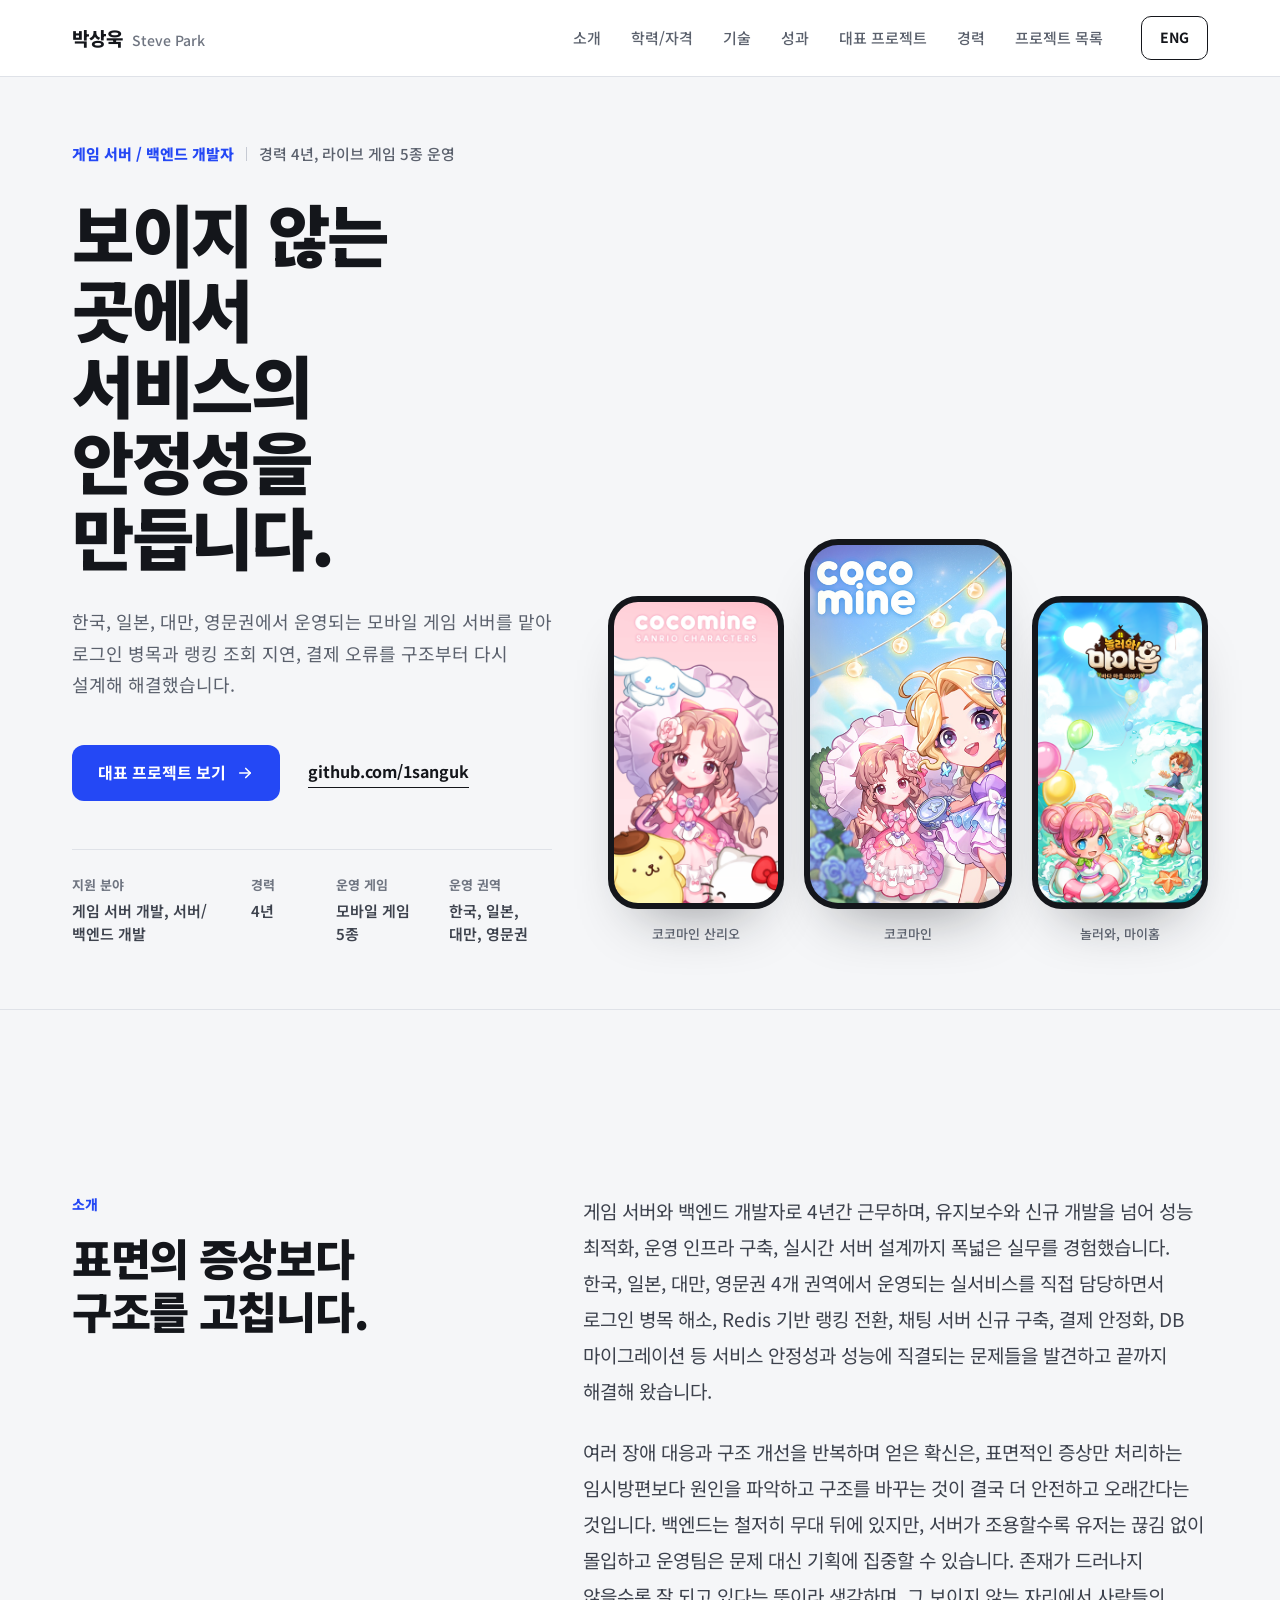
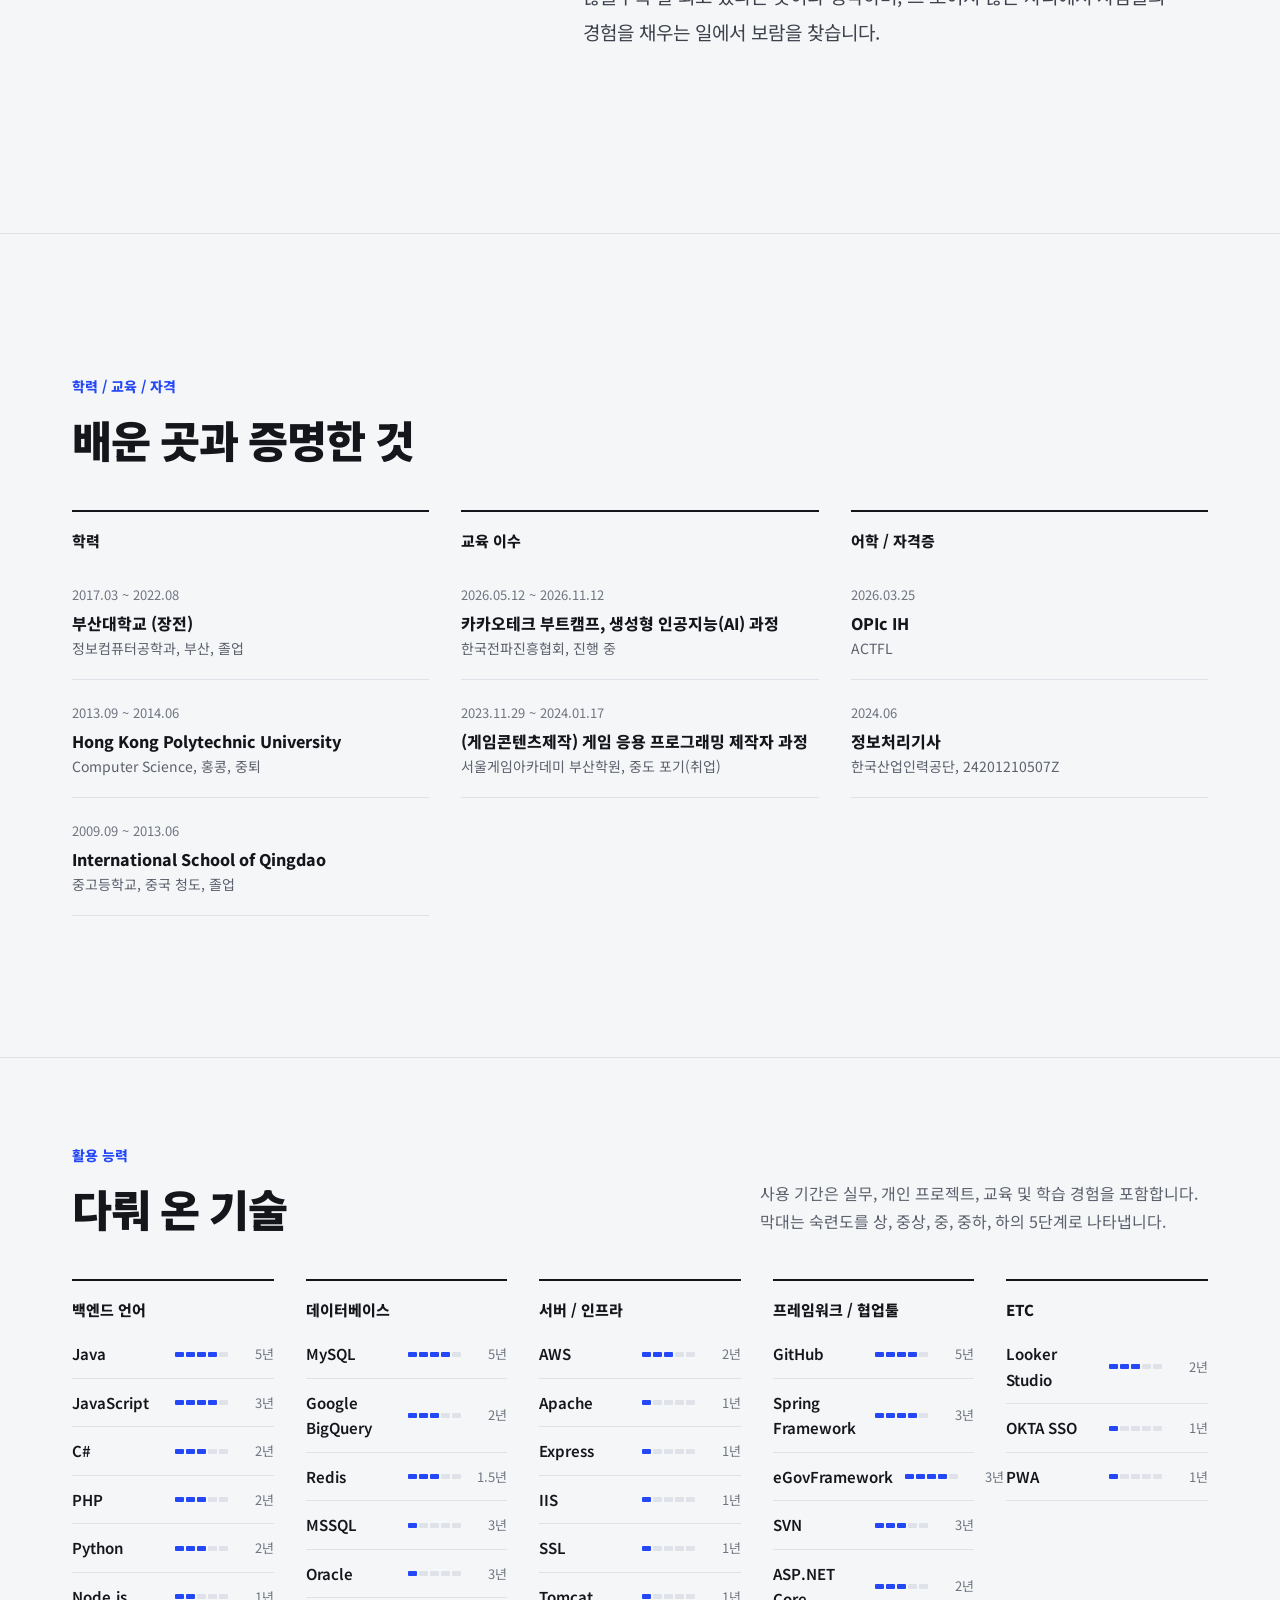
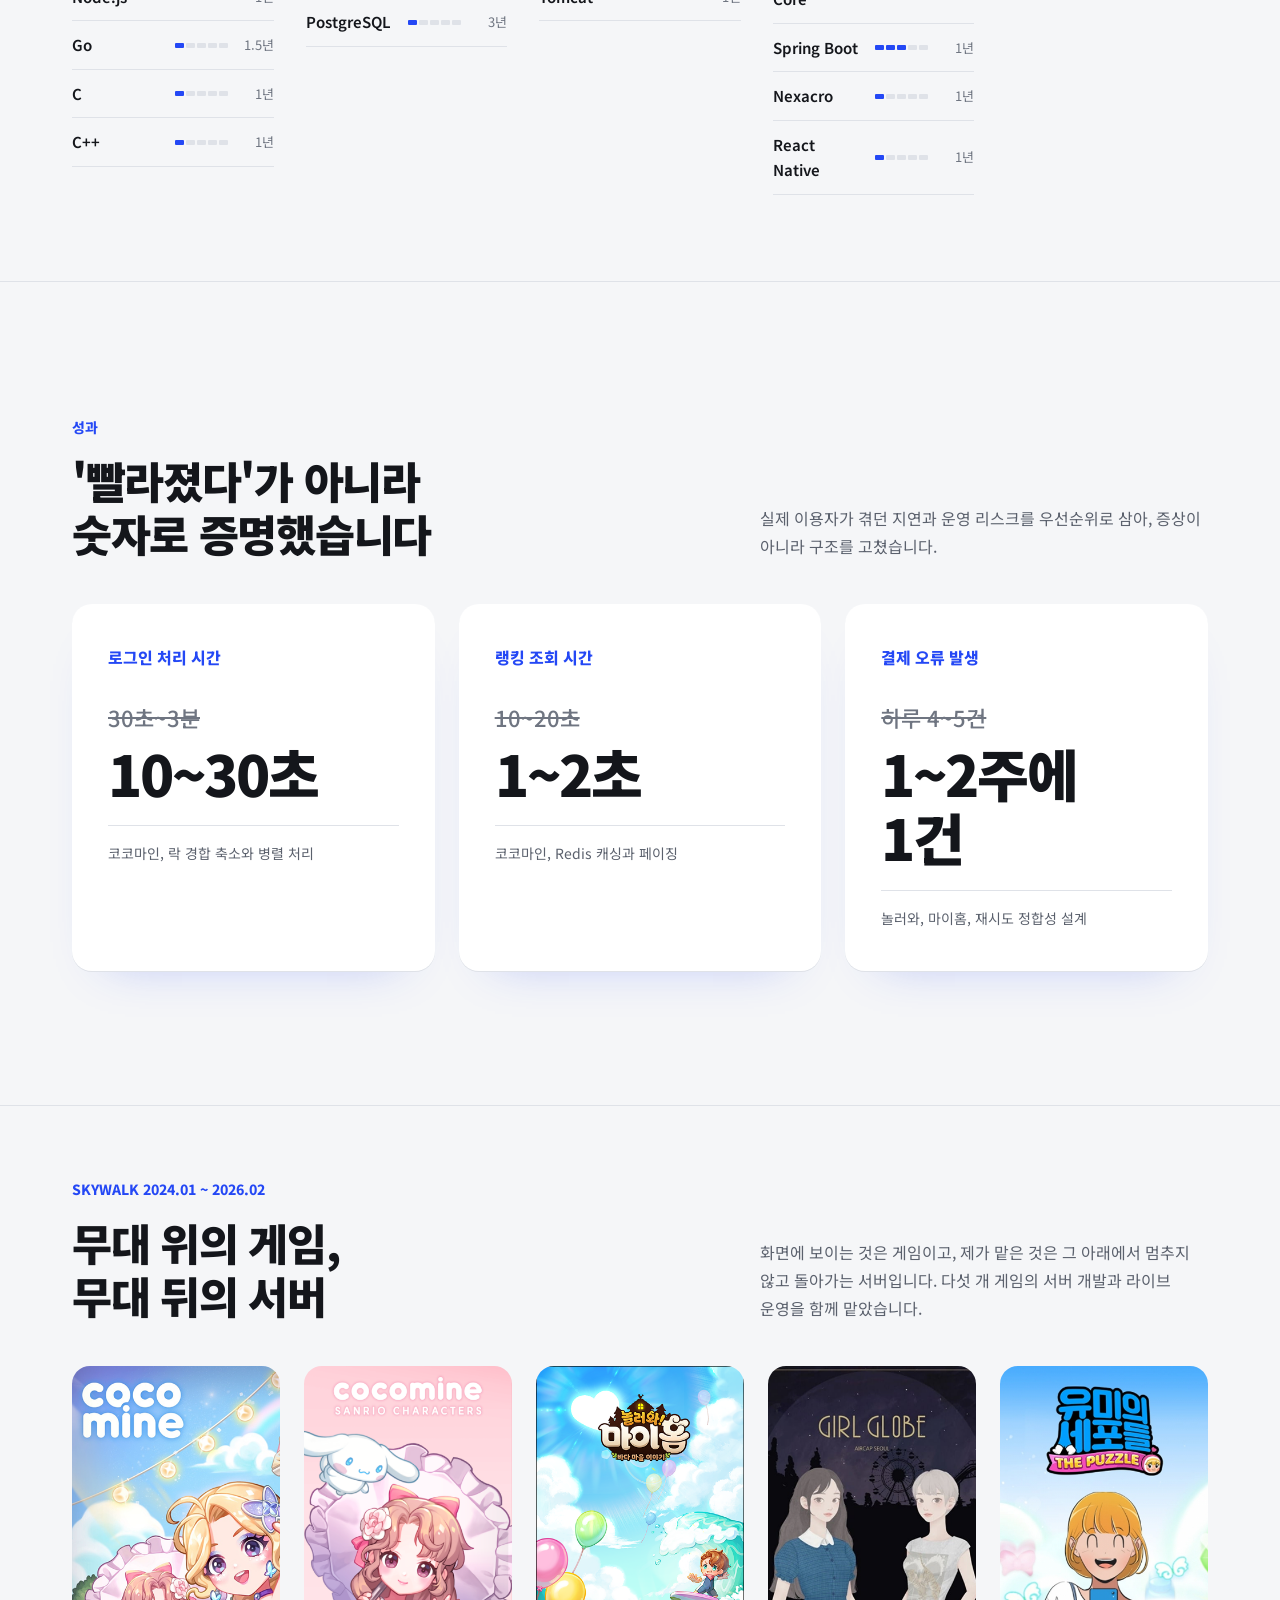
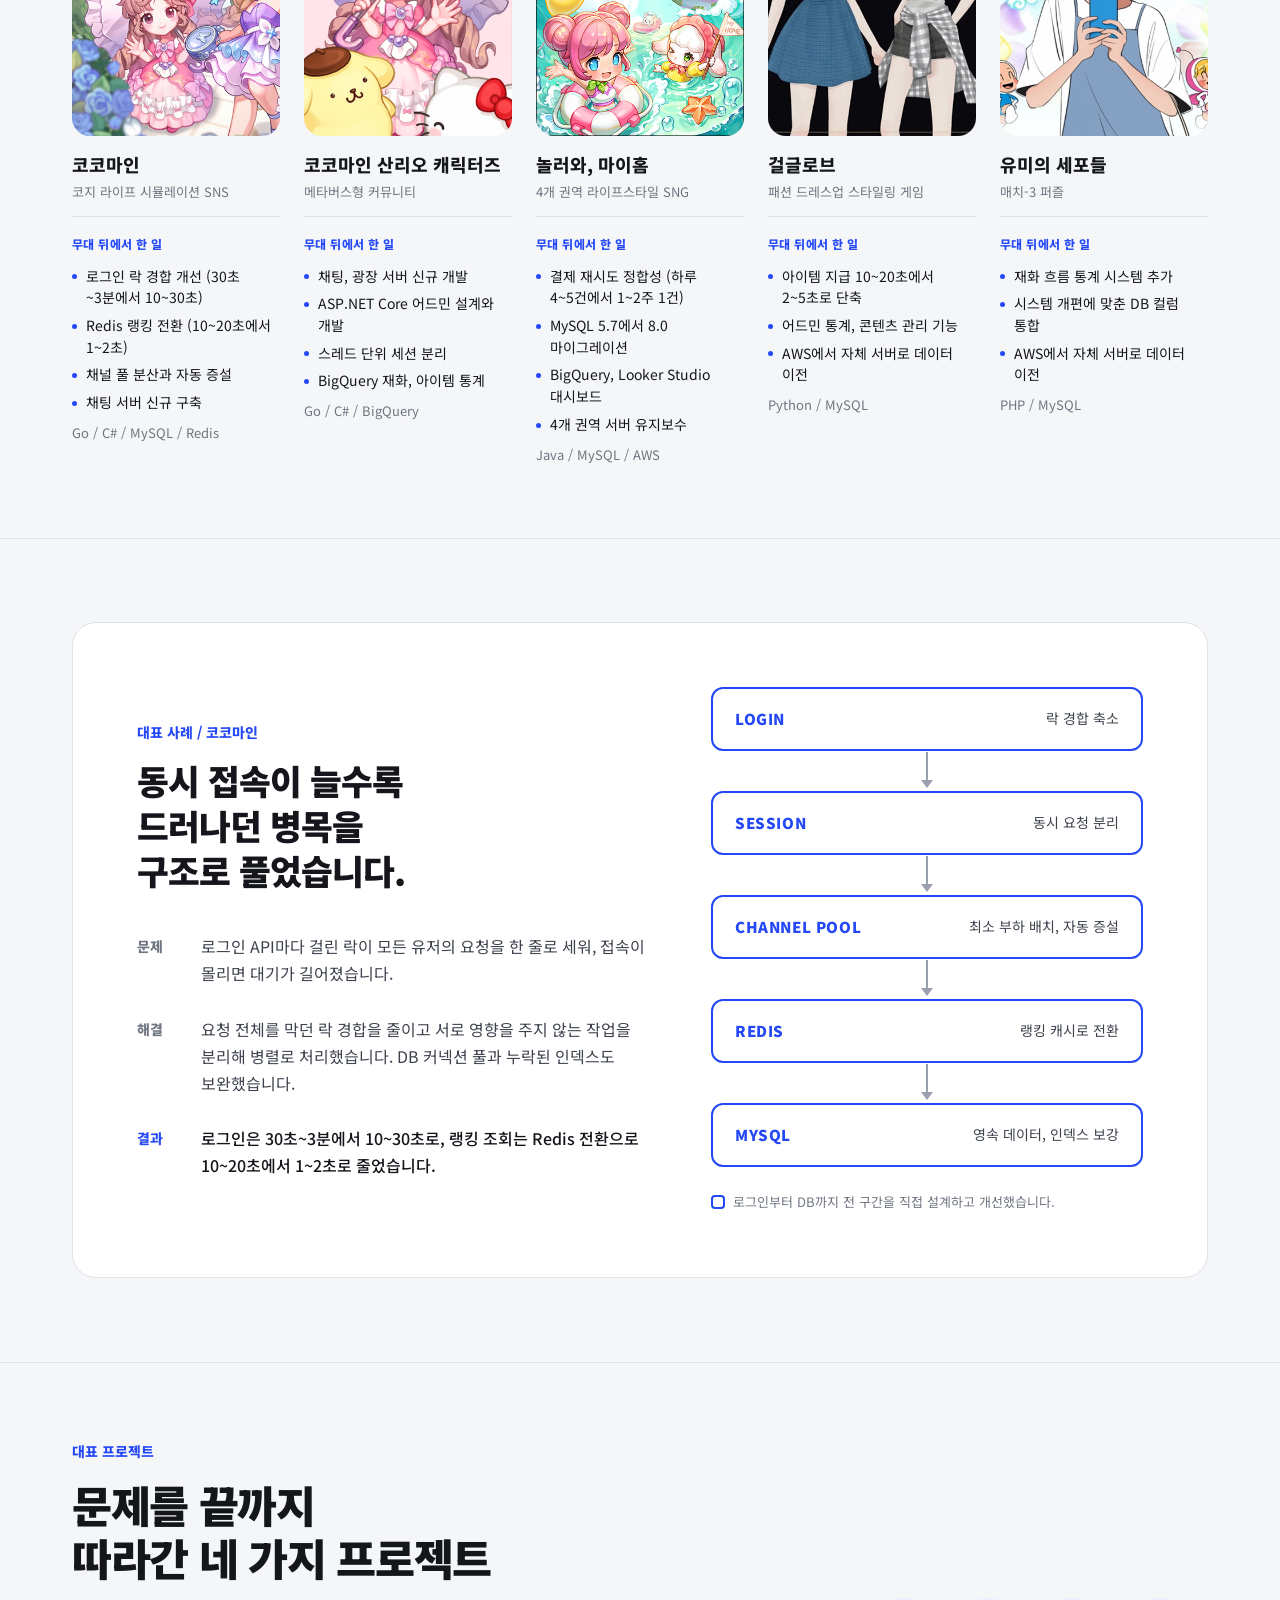
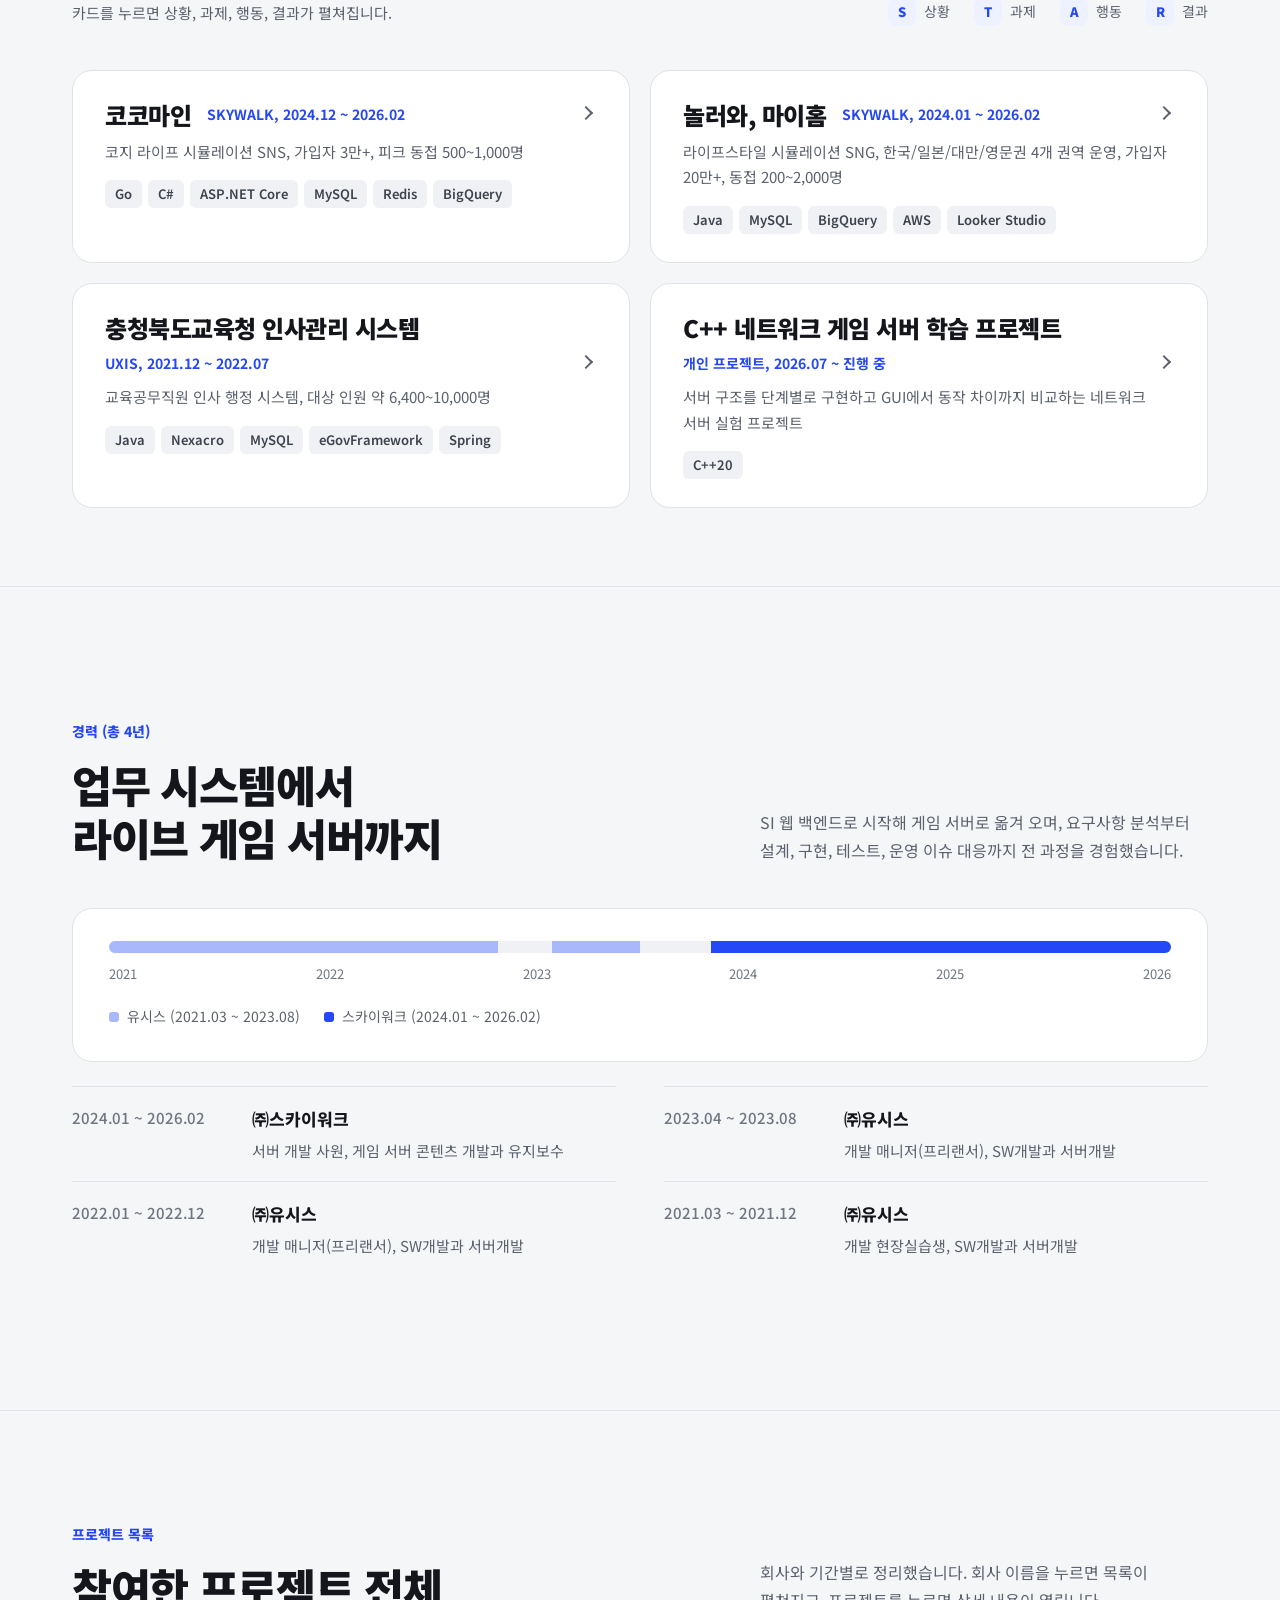
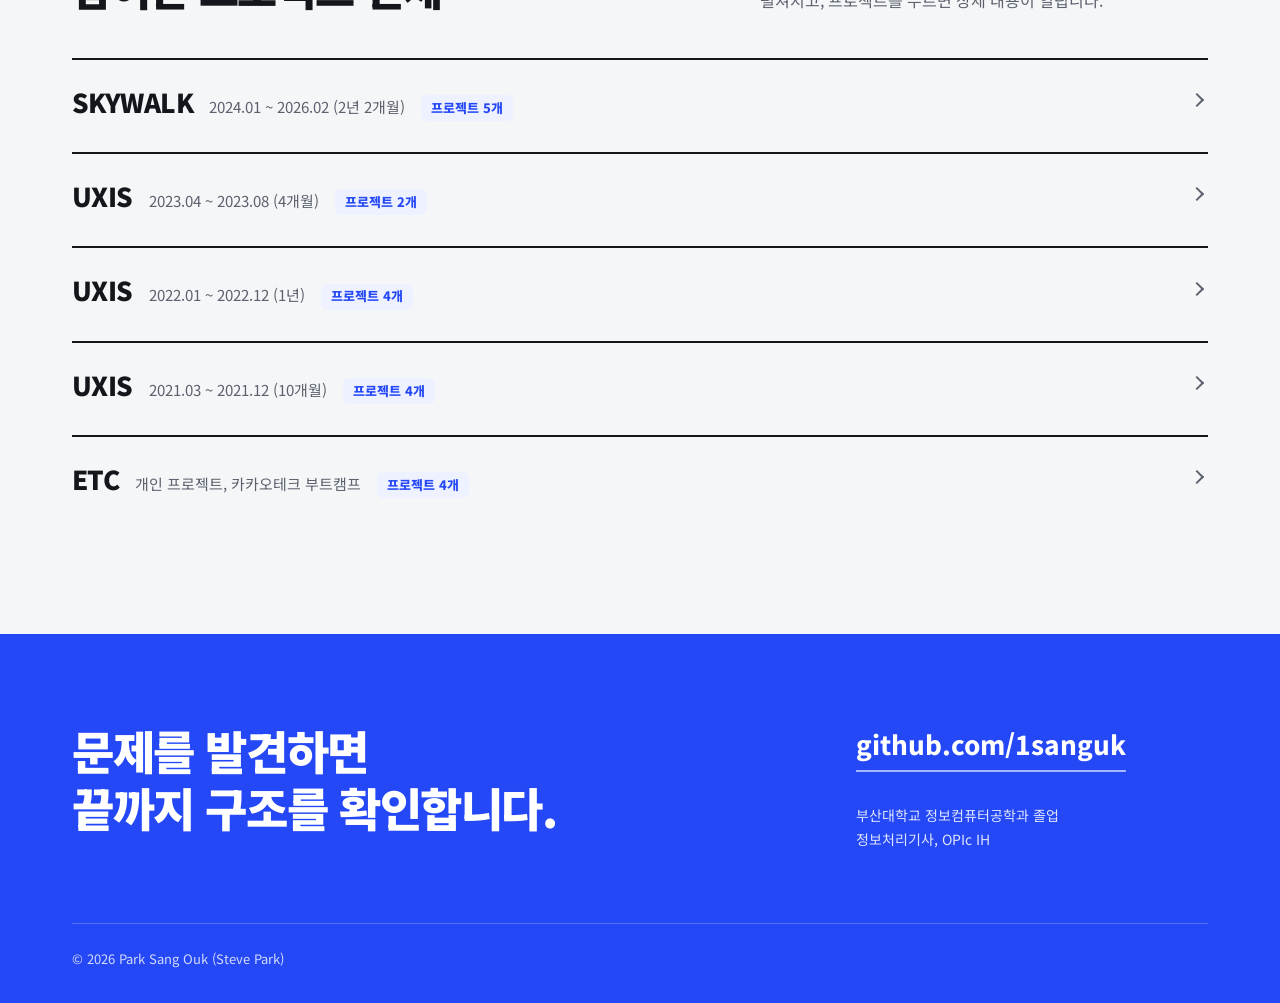
==== commit 1bc16149: "포트폴리오 업데이트" ====
--- a/index.html
+++ b/index.html
@@ -3,9 +3,10 @@
 <head>
 <meta charset="UTF-8">
 <meta name="viewport" content="width=device-width, initial-scale=1.0">
-<title>박상욱 | 포트폴리오</title>
+<title>박상욱 | 게임 서버 / 백엔드 개발자 포트폴리오</title>
+<meta name="description" content="게임 서버와 백엔드 개발자 박상욱의 포트폴리오입니다. 라이브 모바일 게임 5종의 서버 개발과 운영, 성능 개선 사례를 정리했습니다.">
 <link rel="preconnect" href="https://fonts.googleapis.com">
-<link rel="stylesheet" href="style.css">
+<link rel="stylesheet" href="style.css?v=20260930">
 <script>
   (() => {
     const storageKey = 'portfolio_analytics_opt_out';
@@ -45,246 +46,310 @@
 </head>
 <body>
 
-<nav class="topnav">
+<nav class="topnav" aria-label="주요 메뉴">
   <div class="wrap">
-    <div class="brand">Park Sang Ouk's PORTFOLIO</div>
+    <a href="#top" class="brand"><b>박상욱</b><span>Steve Park</span></a>
     <ul class="mini-toc">
-      <li><a href="#edu">학력 · 교육이수</a></li>
-      <li><a href="#career">경력사항</a></li>
-      <li><a href="#lang-cert">어학/자격증</a></li>
-      <li><a href="#skills">활용능력</a></li>
+      <li><a href="#introduce">소개</a></li>
+      <li><a href="#edu">학력/자격</a></li>
+      <li><a href="#skills">기술</a></li>
+      <li><a href="#impact">성과</a></li>
       <li><a href="#highlights">대표 프로젝트</a></li>
+      <li><a href="#career">경력</a></li>
       <li><a href="#career-detail">프로젝트 목록</a></li>
     </ul>
-    <a href="index_eng.html" class="lang-switch">ENG</a>
+    <a href="index_eng.html" class="lang-switch" lang="en">ENG</a>
   </div>
 </nav>
 
-<header class="hero">
+<header class="hero" id="top">
   <div class="wrap">
-    <div class="hero-body">
-      <div class="tag">ABOUT ME</div>
-      <h1><span class="grad">박상욱</span><span class="en">Steve Park</span></h1>
-      <p class="hero-intro">게임 서버 · 백엔드 개발자. 다권역 실서비스 운영, 성능 최적화, 운영 인프라 구축까지 — 문제를 끝까지 파고듭니다.</p>
-      <div class="meta">
-        <span><b>지원분야</b> 게임 서버 개발 · 서버/백엔드 개발</span>
-        <span><b>경력</b> 4년</span>
-        <span><b>나이</b> 32세 (94년생)</span>
-        <span><b>병역</b> 군필 (병장 만기제대)</span>
-      </div>
-      <div class="meta">
-        <span><b>연락처</b> 010-9929-0034</span>
-        <span><b>E-mail</b> 1sanguk@naver.com</span>
-        <span><b>GitHub</b> <a href="https://github.com/1sanguk" target="_blank" rel="noopener">github.com/1sanguk</a></span>
-      </div>
-      <div class="hero-cards">
-        <div class="hero-card">
-          <div class="hero-card-icon">🎮</div>
-          <div class="hero-card-title">게임 서버 개발</div>
-          <div class="hero-card-desc">다권역 실서비스 운영 · 성능 개선 · 실시간 채팅 서버 신규 구축</div>
-        </div>
-        <div class="hero-card">
-          <div class="hero-card-icon">⚡</div>
-          <div class="hero-card-title">성능 최적화</div>
-          <div class="hero-card-desc">DB 인덱싱 · Redis 캐싱 · 랭킹 조회 10~20초 → 1~2초 단축</div>
-        </div>
-        <div class="hero-card">
-          <div class="hero-card-icon">🔧</div>
-          <div class="hero-card-title">운영 · 인프라</div>
-          <div class="hero-card-desc">어드민·운영툴 직접 설계 · 데이터 대시보드 구축 · DB 마이그레이션</div>
-        </div>
-      </div>
+    <div class="hero-text">
+      <div class="hero-kicker">
+        <b>게임 서버 / 백엔드 개발자</b>
+        <span class="sep" aria-hidden="true"></span>
+        <span>경력 4년, 라이브 게임 5종 운영</span>
+      </div>
+      <h1>보이지 않는 곳에서<br>서비스의 안정성을<br>만듭니다.</h1>
+      <p class="hero-intro">한국, 일본, 대만, 영문권에서 운영되는 모바일 게임 서버를 맡아 로그인 병목과 랭킹 조회 지연, 결제 오류를 구조부터 다시 설계해 해결했습니다.</p>
+      <div class="hero-actions">
+        <a href="#highlights" class="btn-primary">대표 프로젝트 보기<svg viewBox="0 0 24 24" fill="none" stroke="currentColor" stroke-width="2.2" stroke-linecap="round" stroke-linejoin="round" aria-hidden="true"><path d="M5 12h14"/><path d="M13 6l6 6-6 6"/></svg></a>
+        <a href="https://github.com/1sanguk" target="_blank" rel="noopener" class="text-link">github.com/1sanguk</a>
+      </div>
+      <dl class="hero-facts">
+        <div><dt>지원 분야</dt><dd>게임 서버 개발, 서버/백엔드 개발</dd></div>
+        <div><dt>경력</dt><dd>4년</dd></div>
+        <div><dt>운영 게임</dt><dd>모바일 게임 5종</dd></div>
+        <div><dt>운영 권역</dt><dd>한국, 일본, 대만, 영문권</dd></div>
+      </dl>
+    </div>
+
+    <div class="hero-phones">
+      <figure class="phone">
+        <div class="phone-frame"><img src="images/코코마인산리오캐릭터즈.png" alt="코코마인 산리오 캐릭터즈 대표 이미지"></div>
+        <figcaption>코코마인 산리오</figcaption>
+      </figure>
+      <figure class="phone is-main">
+        <div class="phone-frame"><img src="images/코코마인.png" alt="코코마인 대표 이미지"></div>
+        <figcaption>코코마인</figcaption>
+      </figure>
+      <figure class="phone">
+        <div class="phone-frame"><img src="images/놀러와마이홈.png" alt="놀러와, 마이홈 대표 이미지"></div>
+        <figcaption>놀러와, 마이홈</figcaption>
+      </figure>
     </div>
   </div>
 </header>
 
-<section class="block reveal" id="introduce">
+<section class="section reveal" id="introduce">
+  <div class="wrap intro-grid">
+    <div>
+      <div class="section-label">소개</div>
+      <h2 class="section-title">표면의 증상보다<br>구조를 고칩니다.</h2>
+    </div>
+    <div class="intro-body">
+      <p>게임 서버와 백엔드 개발자로 4년간 근무하며, 유지보수와 신규 개발을 넘어 성능 최적화, 운영 인프라 구축, 실시간 서버 설계까지 폭넓은 실무를 경험했습니다. 한국, 일본, 대만, 영문권 4개 권역에서 운영되는 실서비스를 직접 담당하면서 로그인 병목 해소, Redis 기반 랭킹 전환, 채팅 서버 신규 구축, 결제 안정화, DB 마이그레이션 등 서비스 안정성과 성능에 직결되는 문제들을 발견하고 끝까지 해결해 왔습니다.</p>
+      <p>여러 장애 대응과 구조 개선을 반복하며 얻은 확신은, 표면적인 증상만 처리하는 임시방편보다 원인을 파악하고 구조를 바꾸는 것이 결국 더 안전하고 오래간다는 것입니다. 백엔드는 철저히 무대 뒤에 있지만, 서버가 조용할수록 유저는 끊김 없이 몰입하고 운영팀은 문제 대신 기획에 집중할 수 있습니다. 존재가 드러나지 않을수록 잘 되고 있다는 뜻이라 생각하며, 그 보이지 않는 자리에서 사람들의 경험을 채우는 일에서 보람을 찾습니다.</p>
+    </div>
+  </div>
+</section>
+
+<section class="section reveal" id="edu">
   <div class="wrap">
-    <h2>Introduce</h2>
-    <div class="introduce-body">
-      <p>게임 서버·백엔드 개발자로 4년간 근무하며, 유지보수와 신규 개발을 넘어 성능 최적화·운영 인프라 구축·실시간 서버 설계까지 폭넓은 실무를 경험했습니다. 한국·일본·대만·영문권 4개 권역에서 운영되는 실서비스를 직접 담당하면서 로그인 병목 해소, Redis 기반 랭킹 전환, 채팅 서버 신규 구축, 결제 안정화, DB 마이그레이션 등 서비스 안정성과 성능에 직결되는 문제들을 발견하고 끝까지 해결해 왔습니다.</p>
-      <p>여러 장애 대응과 구조 개선을 반복하며 얻은 확신은, 표면적인 증상만 처리하는 임시방편보다 원인을 파악하고 구조를 바꾸는 것이 결국 더 안전하고 오래간다는 것입니다. 백엔드는 철저히 무대 뒤에 있지만, 서버가 조용할수록 유저는 끊김 없이 몰입하고 운영팀은 문제 대신 기획에 집중할 수 있습니다. 존재가 드러나지 않을수록 잘 되고 있다는 뜻이라 생각하며, 그 보이지 않는 자리에서 사람들의 경험을 채우는 일에서 보람을 찾습니다.</p>
+    <div class="section-head">
+      <div>
+        <div class="section-label">학력 / 교육 / 자격</div>
+        <h2 class="section-title">배운 곳과 증명한 것</h2>
+      </div>
+    </div>
+    <div class="edu-grid">
+      <div class="edu-col">
+        <h3>학력</h3>
+        <div class="edu-item"><span class="period">2017.03 ~ 2022.08</span><b>부산대학교 (장전)</b><span class="sub">정보컴퓨터공학과, 부산, 졸업</span></div>
+        <div class="edu-item"><span class="period">2013.09 ~ 2014.06</span><b>Hong Kong Polytechnic University</b><span class="sub">Computer Science, 홍콩, 중퇴</span></div>
+        <div class="edu-item"><span class="period">2009.09 ~ 2013.06</span><b>International School of Qingdao</b><span class="sub">중고등학교, 중국 청도, 졸업</span></div>
+      </div>
+      <div class="edu-col">
+        <h3>교육 이수</h3>
+        <div class="edu-item"><span class="period">2026.05.12 ~ 2026.11.12</span><b>카카오테크 부트캠프, 생성형 인공지능(AI) 과정</b><span class="sub">한국전파진흥협회, 진행 중</span></div>
+        <div class="edu-item"><span class="period">2023.11.29 ~ 2024.01.17</span><b>(게임콘텐츠제작) 게임 응용 프로그래밍 제작자 과정</b><span class="sub">서울게임아카데미 부산학원, 중도 포기(취업)</span></div>
+      </div>
+      <div class="edu-col" id="lang-cert">
+        <h3>어학 / 자격증</h3>
+        <div class="edu-item"><span class="period">2026.03.25</span><b>OPIc IH</b><span class="sub">ACTFL</span></div>
+        <div class="edu-item"><span class="period">2024.06</span><b>정보처리기사</b><span class="sub">한국산업인력공단, 24201210507Z</span></div>
+      </div>
     </div>
   </div>
 </section>
 
-<section class="block reveal toc">
+<section class="section reveal" id="skills">
   <div class="wrap">
-    <h2>목차</h2>
-    <ol class="toc-list">
-      <li><a href="#edu">학력 · 교육이수</a></li>
-      <li><a href="#career">경력사항</a></li>
-      <li><a href="#lang-cert">어학 / 자격증</a></li>
-      <li><a href="#skills">활용능력</a></li>
-      <li><a href="#highlights">대표 프로젝트</a></li>
-      <li><a href="#career-detail">프로젝트 목록</a></li>
-    </ol>
+    <div class="section-head">
+      <div>
+        <div class="section-label">활용 능력</div>
+        <h2 class="section-title">다뤄 온 기술</h2>
+      </div>
+      <p class="section-desc">사용 기간은 실무, 개인 프로젝트, 교육 및 학습 경험을 포함합니다. 막대는 숙련도를 상, 중상, 중, 중하, 하의 5단계로 나타냅니다.</p>
+    </div>
+    <div class="skills-grid">
+      <div class="skill-col">
+        <h3>백엔드 언어</h3>
+        <div class="skill-row"><span class="skill-name">Java</span><span class="skill-meta"><span class="meter" data-level="4" role="img" aria-label="숙련도 중상"><i></i><i></i><i></i><i></i><i></i></span><span class="skill-years">5년</span></span></div>
+        <div class="skill-row"><span class="skill-name">JavaScript</span><span class="skill-meta"><span class="meter" data-level="4" role="img" aria-label="숙련도 중상"><i></i><i></i><i></i><i></i><i></i></span><span class="skill-years">3년</span></span></div>
+        <div class="skill-row"><span class="skill-name">C#</span><span class="skill-meta"><span class="meter" data-level="3" role="img" aria-label="숙련도 중"><i></i><i></i><i></i><i></i><i></i></span><span class="skill-years">2년</span></span></div>
+        <div class="skill-row"><span class="skill-name">PHP</span><span class="skill-meta"><span class="meter" data-level="3" role="img" aria-label="숙련도 중"><i></i><i></i><i></i><i></i><i></i></span><span class="skill-years">2년</span></span></div>
+        <div class="skill-row"><span class="skill-name">Python</span><span class="skill-meta"><span class="meter" data-level="3" role="img" aria-label="숙련도 중"><i></i><i></i><i></i><i></i><i></i></span><span class="skill-years">2년</span></span></div>
+        <div class="skill-row"><span class="skill-name">Node.js</span><span class="skill-meta"><span class="meter" data-level="2" role="img" aria-label="숙련도 중하"><i></i><i></i><i></i><i></i><i></i></span><span class="skill-years">1년</span></span></div>
+        <div class="skill-row"><span class="skill-name">Go</span><span class="skill-meta"><span class="meter" data-level="1" role="img" aria-label="숙련도 하"><i></i><i></i><i></i><i></i><i></i></span><span class="skill-years">1.5년</span></span></div>
+        <div class="skill-row"><span class="skill-name">C</span><span class="skill-meta"><span class="meter" data-level="1" role="img" aria-label="숙련도 하"><i></i><i></i><i></i><i></i><i></i></span><span class="skill-years">1년</span></span></div>
+        <div class="skill-row"><span class="skill-name">C++</span><span class="skill-meta"><span class="meter" data-level="1" role="img" aria-label="숙련도 하"><i></i><i></i><i></i><i></i><i></i></span><span class="skill-years">1년</span></span></div>
+      </div>
+      <div class="skill-col">
+        <h3>데이터베이스</h3>
+        <div class="skill-row"><span class="skill-name">MySQL</span><span class="skill-meta"><span class="meter" data-level="4" role="img" aria-label="숙련도 중상"><i></i><i></i><i></i><i></i><i></i></span><span class="skill-years">5년</span></span></div>
+        <div class="skill-row"><span class="skill-name">Google BigQuery</span><span class="skill-meta"><span class="meter" data-level="3" role="img" aria-label="숙련도 중"><i></i><i></i><i></i><i></i><i></i></span><span class="skill-years">2년</span></span></div>
+        <div class="skill-row"><span class="skill-name">Redis</span><span class="skill-meta"><span class="meter" data-level="3" role="img" aria-label="숙련도 중"><i></i><i></i><i></i><i></i><i></i></span><span class="skill-years">1.5년</span></span></div>
+        <div class="skill-row"><span class="skill-name">MSSQL</span><span class="skill-meta"><span class="meter" data-level="1" role="img" aria-label="숙련도 하"><i></i><i></i><i></i><i></i><i></i></span><span class="skill-years">3년</span></span></div>
+        <div class="skill-row"><span class="skill-name">Oracle</span><span class="skill-meta"><span class="meter" data-level="1" role="img" aria-label="숙련도 하"><i></i><i></i><i></i><i></i><i></i></span><span class="skill-years">3년</span></span></div>
+        <div class="skill-row"><span class="skill-name">PostgreSQL</span><span class="skill-meta"><span class="meter" data-level="1" role="img" aria-label="숙련도 하"><i></i><i></i><i></i><i></i><i></i></span><span class="skill-years">3년</span></span></div>
+      </div>
+      <div class="skill-col">
+        <h3>서버 / 인프라</h3>
+        <div class="skill-row"><span class="skill-name">AWS</span><span class="skill-meta"><span class="meter" data-level="3" role="img" aria-label="숙련도 중"><i></i><i></i><i></i><i></i><i></i></span><span class="skill-years">2년</span></span></div>
+        <div class="skill-row"><span class="skill-name">Apache</span><span class="skill-meta"><span class="meter" data-level="1" role="img" aria-label="숙련도 하"><i></i><i></i><i></i><i></i><i></i></span><span class="skill-years">1년</span></span></div>
+        <div class="skill-row"><span class="skill-name">Express</span><span class="skill-meta"><span class="meter" data-level="1" role="img" aria-label="숙련도 하"><i></i><i></i><i></i><i></i><i></i></span><span class="skill-years">1년</span></span></div>
+        <div class="skill-row"><span class="skill-name">IIS</span><span class="skill-meta"><span class="meter" data-level="1" role="img" aria-label="숙련도 하"><i></i><i></i><i></i><i></i><i></i></span><span class="skill-years">1년</span></span></div>
+        <div class="skill-row"><span class="skill-name">SSL</span><span class="skill-meta"><span class="meter" data-level="1" role="img" aria-label="숙련도 하"><i></i><i></i><i></i><i></i><i></i></span><span class="skill-years">1년</span></span></div>
+        <div class="skill-row"><span class="skill-name">Tomcat</span><span class="skill-meta"><span class="meter" data-level="1" role="img" aria-label="숙련도 하"><i></i><i></i><i></i><i></i><i></i></span><span class="skill-years">1년</span></span></div>
+      </div>
+      <div class="skill-col">
+        <h3>프레임워크 / 협업툴</h3>
+        <div class="skill-row"><span class="skill-name">GitHub</span><span class="skill-meta"><span class="meter" data-level="4" role="img" aria-label="숙련도 중상"><i></i><i></i><i></i><i></i><i></i></span><span class="skill-years">5년</span></span></div>
+        <div class="skill-row"><span class="skill-name">Spring Framework</span><span class="skill-meta"><span class="meter" data-level="4" role="img" aria-label="숙련도 중상"><i></i><i></i><i></i><i></i><i></i></span><span class="skill-years">3년</span></span></div>
+        <div class="skill-row"><span class="skill-name">eGovFramework</span><span class="skill-meta"><span class="meter" data-level="4" role="img" aria-label="숙련도 중상"><i></i><i></i><i></i><i></i><i></i></span><span class="skill-years">3년</span></span></div>
+        <div class="skill-row"><span class="skill-name">SVN</span><span class="skill-meta"><span class="meter" data-level="3" role="img" aria-label="숙련도 중"><i></i><i></i><i></i><i></i><i></i></span><span class="skill-years">3년</span></span></div>
+        <div class="skill-row"><span class="skill-name">ASP.NET Core</span><span class="skill-meta"><span class="meter" data-level="3" role="img" aria-label="숙련도 중"><i></i><i></i><i></i><i></i><i></i></span><span class="skill-years">2년</span></span></div>
+        <div class="skill-row"><span class="skill-name">Spring Boot</span><span class="skill-meta"><span class="meter" data-level="3" role="img" aria-label="숙련도 중"><i></i><i></i><i></i><i></i><i></i></span><span class="skill-years">1년</span></span></div>
+        <div class="skill-row"><span class="skill-name">Nexacro</span><span class="skill-meta"><span class="meter" data-level="1" role="img" aria-label="숙련도 하"><i></i><i></i><i></i><i></i><i></i></span><span class="skill-years">1년</span></span></div>
+        <div class="skill-row"><span class="skill-name">React Native</span><span class="skill-meta"><span class="meter" data-level="1" role="img" aria-label="숙련도 하"><i></i><i></i><i></i><i></i><i></i></span><span class="skill-years">1년</span></span></div>
+      </div>
+      <div class="skill-col">
+        <h3>ETC</h3>
+        <div class="skill-row"><span class="skill-name">Looker Studio</span><span class="skill-meta"><span class="meter" data-level="3" role="img" aria-label="숙련도 중"><i></i><i></i><i></i><i></i><i></i></span><span class="skill-years">2년</span></span></div>
+        <div class="skill-row"><span class="skill-name">OKTA SSO</span><span class="skill-meta"><span class="meter" data-level="1" role="img" aria-label="숙련도 하"><i></i><i></i><i></i><i></i><i></i></span><span class="skill-years">1년</span></span></div>
+        <div class="skill-row"><span class="skill-name">PWA</span><span class="skill-meta"><span class="meter" data-level="1" role="img" aria-label="숙련도 하"><i></i><i></i><i></i><i></i><i></i></span><span class="skill-years">1년</span></span></div>
+      </div>
+    </div>
   </div>
 </section>
 
-<section class="block reveal" id="edu">
+<section class="section impact reveal" id="impact">
   <div class="wrap">
-    <h2 class="toggle">학력 · 교육이수<span class="chevron">▾</span></h2>
-    <div class="collapsible"><div class="collapsible-inner">
-    <div class="two-col">
-      <div class="col">
-        <div class="col-title">학력사항</div>
-        <div class="row-list">
-          <div class="row">
-            <div class="period">2017.03 ~ 2022.08</div>
-            <div class="content"><b>부산대학교 (장전)</b><span class="sub">정보컴퓨터공학과 · 부산 · 졸업</span></div>
-          </div>
-          <div class="row">
-            <div class="period">2013.09 ~ 2014.06</div>
-            <div class="content"><b>Hong Kong Polytechnic University</b><span class="sub">Computer Science · 홍콩 · 중퇴</span></div>
-          </div>
-          <div class="row">
-            <div class="period">2009.09 ~ 2013.06</div>
-            <div class="content"><b>International School of Qingdao</b><span class="sub">중·고등학교 · 중국 청도 · 졸업</span></div>
-          </div>
-        </div>
-      </div>
-      <div class="col">
-        <div class="col-title">교육이수</div>
-        <div class="row-list">
-          <div class="row">
-            <div class="period">2026.05.12 ~ 2026.11.12</div>
-            <div class="content"><b>카카오테크 부트캠프 - 생성형 인공지능(AI) 과정</b><span class="sub">한국전파진흥협회 · 진행중</span></div>
-          </div>
-          <div class="row">
-            <div class="period">2023.11.29 ~ 2024.01.17</div>
-            <div class="content"><b>(게임콘텐츠제작) 게임 응용 프로그래밍 제작자 과정</b><span class="sub">서울게임아카데미 부산학원 · 중도포기(취업)</span></div>
-          </div>
-        </div>
-      </div>
-    </div>
-    </div></div>
+    <div class="section-head">
+      <div>
+        <div class="section-label">성과</div>
+        <h2 class="section-title">'빨라졌다'가 아니라<br>숫자로 증명했습니다</h2>
+      </div>
+      <p class="section-desc">실제 이용자가 겪던 지연과 운영 리스크를 우선순위로 삼아, 증상이 아니라 구조를 고쳤습니다.</p>
+    </div>
+    <div class="metrics">
+      <div class="metric">
+        <span class="metric-label">로그인 처리 시간</span>
+        <span class="metric-before"><span class="sr-only">기존 </span>30초~3분</span>
+        <span class="metric-after"><span class="sr-only">개선 후 </span>10~30초</span>
+        <span class="metric-note">코코마인, 락 경합 축소와 병렬 처리</span>
+      </div>
+      <div class="metric">
+        <span class="metric-label">랭킹 조회 시간</span>
+        <span class="metric-before"><span class="sr-only">기존 </span>10~20초</span>
+        <span class="metric-after"><span class="sr-only">개선 후 </span>1~2초</span>
+        <span class="metric-note">코코마인, Redis 캐싱과 페이징</span>
+      </div>
+      <div class="metric">
+        <span class="metric-label">결제 오류 발생</span>
+        <span class="metric-before"><span class="sr-only">기존 </span>하루 4~5건</span>
+        <span class="metric-after"><span class="sr-only">개선 후 </span>1~2주에 1건</span>
+        <span class="metric-note">놀러와, 마이홈, 재시도 정합성 설계</span>
+      </div>
+    </div>
   </div>
 </section>
 
-<section class="block reveal" id="career">
+<section class="section reveal" id="games">
   <div class="wrap">
-    <h2 class="toggle">경력사항 (총 4년)<span class="chevron">▾</span></h2>
-    <div class="collapsible"><div class="collapsible-inner">
-
-    <div class="career-timeline">
-      <div class="career-timeline-bar">
-        <div class="tl-seg uxis" style="width:16.67%" title="㈜유시스 · 현장실습생 (2021.03~2021.12)"></div>
-        <div class="tl-seg uxis" style="width:20%" title="㈜유시스 · 매니저 (2022.01~2022.12)"></div>
-        <div class="tl-seg gap" style="width:5%" title="공백기 (2023.01~2023.03)"></div>
-        <div class="tl-seg uxis" style="width:8.33%" title="㈜유시스 · 매니저 (2023.04~2023.08)"></div>
-        <div class="tl-seg gap" style="width:6.67%" title="공백기 (2023.09~2023.12)"></div>
-        <div class="tl-seg skywalk" style="width:43.33%" title="㈜스카이워크 · 사원 (2024.01~2026.02)"></div>
-      </div>
-      <div class="career-timeline-years">
-        <span>2021</span><span>2022</span><span>2023</span><span>2024</span><span>2025</span><span>2026</span>
-      </div>
-      <div class="career-timeline-legend">
-        <span class="legend-item"><span class="dot uxis"></span>유시스 (2021.03 ~ 2023.08)</span>
-        <span class="legend-item"><span class="dot skywalk"></span>스카이워크 (2024.01 ~ 2026.02)</span>
-      </div>
-    </div>
-
-    <div class="row-list">
-      <div class="row">
-        <div class="period">2024.01 ~ 2026.02</div>
-        <div class="content"><b>㈜스카이워크 · 서버 개발 · 사원</b><span class="sub">게임 서버 콘텐츠 개발 / 유지보수</span></div>
-      </div>
-      <div class="row">
-        <div class="period">2023.04 ~ 2023.08</div>
-        <div class="content"><b>㈜유시스 · 개발 · 매니저</b><span class="sub">SW개발, 서버개발 (프리랜서)</span></div>
-      </div>
-      <div class="row">
-        <div class="period">2022.01 ~ 2022.12</div>
-        <div class="content"><b>㈜유시스 · 개발 · 매니저</b><span class="sub">SW개발, 서버개발 (프리랜서)</span></div>
-      </div>
-      <div class="row">
-        <div class="period">2021.03 ~ 2021.12</div>
-        <div class="content"><b>㈜유시스 · 개발 · 현장실습생</b><span class="sub">SW개발, 서버개발</span></div>
-      </div>
-    </div>
-    </div></div>
+    <div class="section-head">
+      <div>
+        <div class="section-label">SKYWALK 2024.01 ~ 2026.02</div>
+        <h2 class="section-title">무대 위의 게임,<br>무대 뒤의 서버</h2>
+      </div>
+      <p class="section-desc">화면에 보이는 것은 게임이고, 제가 맡은 것은 그 아래에서 멈추지 않고 돌아가는 서버입니다. 다섯 개 게임의 서버 개발과 라이브 운영을 함께 맡았습니다.</p>
+    </div>
+    <div class="games-grid">
+      <article class="game">
+        <img class="game-shot" src="images/코코마인.png" alt="코코마인 게임 화면" loading="lazy">
+        <h3 class="game-name">코코마인</h3>
+        <p class="game-genre">코지 라이프 시뮬레이션 SNS</p>
+        <div class="game-work">
+          <span class="game-work-label">무대 뒤에서 한 일</span>
+          <ul class="game-points"><li>로그인 락 경합 개선 (30초~3분에서 10~30초)</li><li>Redis 랭킹 전환 (10~20초에서 1~2초)</li><li>채널 풀 분산과 자동 증설</li><li>채팅 서버 신규 구축</li></ul>
+        </div>
+        <p class="game-stack">Go / C# / MySQL / Redis</p>
+      </article>
+      <article class="game">
+        <img class="game-shot" src="images/코코마인산리오캐릭터즈.png" alt="코코마인 산리오 캐릭터즈 게임 화면" loading="lazy">
+        <h3 class="game-name">코코마인 산리오 캐릭터즈</h3>
+        <p class="game-genre">메타버스형 커뮤니티</p>
+        <div class="game-work">
+          <span class="game-work-label">무대 뒤에서 한 일</span>
+          <ul class="game-points"><li>채팅, 광장 서버 신규 개발</li><li>ASP.NET Core 어드민 설계와 개발</li><li>스레드 단위 세션 분리</li><li>BigQuery 재화, 아이템 통계</li></ul>
+        </div>
+        <p class="game-stack">Go / C# / BigQuery</p>
+      </article>
+      <article class="game">
+        <img class="game-shot" src="images/놀러와마이홈.png" alt="놀러와, 마이홈 게임 화면" loading="lazy">
+        <h3 class="game-name">놀러와, 마이홈</h3>
+        <p class="game-genre">4개 권역 라이프스타일 SNG</p>
+        <div class="game-work">
+          <span class="game-work-label">무대 뒤에서 한 일</span>
+          <ul class="game-points"><li>결제 재시도 정합성 (하루 4~5건에서 1~2주 1건)</li><li>MySQL 5.7에서 8.0 마이그레이션</li><li>BigQuery, Looker Studio 대시보드</li><li>4개 권역 서버 유지보수</li></ul>
+        </div>
+        <p class="game-stack">Java / MySQL / AWS</p>
+      </article>
+      <article class="game">
+        <img class="game-shot" src="images/걸글로브.png" alt="걸글로브 게임 화면" loading="lazy">
+        <h3 class="game-name">걸글로브</h3>
+        <p class="game-genre">패션 드레스업 스타일링 게임</p>
+        <div class="game-work">
+          <span class="game-work-label">무대 뒤에서 한 일</span>
+          <ul class="game-points"><li>아이템 지급 10~20초에서 2~5초로 단축</li><li>어드민 통계, 콘텐츠 관리 기능</li><li>AWS에서 자체 서버로 데이터 이전</li></ul>
+        </div>
+        <p class="game-stack">Python / MySQL</p>
+      </article>
+      <article class="game">
+        <img class="game-shot" src="images/유미의세포들.png" alt="유미의 세포들 더 퍼즐 게임 화면" loading="lazy">
+        <h3 class="game-name">유미의 세포들</h3>
+        <p class="game-genre">매치-3 퍼즐</p>
+        <div class="game-work">
+          <span class="game-work-label">무대 뒤에서 한 일</span>
+          <ul class="game-points"><li>재화 흐름 통계 시스템 추가</li><li>시스템 개편에 맞춘 DB 컬럼 통합</li><li>AWS에서 자체 서버로 데이터 이전</li></ul>
+        </div>
+        <p class="game-stack">PHP / MySQL</p>
+      </article>
+    </div>
   </div>
 </section>
 
-<section class="block reveal" id="lang-cert">
+<section class="section reveal" id="case">
   <div class="wrap">
-    <h2 class="toggle">어학 / 자격증<span class="chevron">▾</span></h2>
-    <div class="collapsible"><div class="collapsible-inner">
-    <div class="row-list">
-      <div class="row">
-        <div class="period">2026.03.25</div>
-        <div class="content"><b>OPIc IH</b><span class="sub">ACTFL</span></div>
-      </div>
-      <div class="row">
-        <div class="period">2024.06</div>
-        <div class="content"><b>정보처리기사</b><span class="sub">한국산업인력공단 · 24201210507Z</span></div>
-      </div>
-    </div>
-    </div></div>
+    <div class="case">
+      <div>
+        <div class="section-label">대표 사례 / 코코마인</div>
+        <h2 class="case-title">동시 접속이 늘수록<br>드러나던 병목을<br>구조로 풀었습니다.</h2>
+        <dl class="case-steps">
+          <div class="case-step"><dt>문제</dt><dd>로그인 API마다 걸린 락이 모든 유저의 요청을 한 줄로 세워, 접속이 몰리면 대기가 길어졌습니다.</dd></div>
+          <div class="case-step"><dt>해결</dt><dd>요청 전체를 막던 락 경합을 줄이고 서로 영향을 주지 않는 작업을 분리해 병렬로 처리했습니다. DB 커넥션 풀과 누락된 인덱스도 보완했습니다.</dd></div>
+          <div class="case-step is-result"><dt>결과</dt><dd>로그인은 30초~3분에서 10~30초로, 랭킹 조회는 Redis 전환으로 10~20초에서 1~2초로 줄었습니다.</dd></div>
+        </dl>
+      </div>
+      <div>
+        <ol class="flow" aria-label="코코마인 요청 처리 구조">
+          <li class="is-changed"><b>LOGIN</b><span>락 경합 축소</span></li>
+          <li class="is-changed"><b>SESSION</b><span>동시 요청 분리</span></li>
+          <li class="is-changed"><b>CHANNEL POOL</b><span>최소 부하 배치, 자동 증설</span></li>
+          <li class="is-changed"><b>REDIS</b><span>랭킹 캐시로 전환</span></li>
+          <li class="is-changed"><b>MYSQL</b><span>영속 데이터, 인덱스 보강</span></li>
+        </ol>
+        <p class="flow-legend"><i aria-hidden="true"></i>로그인부터 DB까지 전 구간을 직접 설계하고 개선했습니다.</p>
+      </div>
+    </div>
   </div>
 </section>
 
-<section class="block reveal" id="skills">
+<section class="section reveal" id="highlights">
   <div class="wrap">
-    <h2 class="toggle">활용능력<span class="chevron">▾</span></h2>
-    <div class="collapsible"><div class="collapsible-inner">
-    <div class="skill-group">
-      <div class="label">백엔드 언어</div>
-      <div class="tags">
-        <span class="skill-tag" data-level="중상" data-years="5년">Java</span><span class="skill-tag" data-level="중상" data-years="3년">JavaScript</span><span class="skill-tag" data-level="중" data-years="2년">C#</span><span class="skill-tag" data-level="중" data-years="2년">PHP</span><span class="skill-tag" data-level="중" data-years="2년">Python</span><span class="skill-tag" data-level="중하" data-years="1년">Node.js</span><span class="skill-tag" data-level="하" data-years="1년">C</span><span class="skill-tag" data-level="하" data-years="1년">C++</span><span class="skill-tag" data-level="하" data-years="1.5년">Go</span>
-      </div>
-    </div>
-    <div class="skill-group">
-      <div class="label">데이터베이스</div>
-      <div class="tags">
-        <span class="skill-tag" data-level="중상" data-years="5년">MySQL</span><span class="skill-tag" data-level="중" data-years="2년">Google BigQuery</span><span class="skill-tag" data-level="중" data-years="1.5년">Redis</span><span class="skill-tag" data-level="하" data-years="3년">MSSQL</span><span class="skill-tag" data-level="하" data-years="3년">Oracle</span><span class="skill-tag" data-level="하" data-years="3년">PostgreSQL</span>
-      </div>
-    </div>
-    <div class="skill-group">
-      <div class="label">서버 / 인프라</div>
-      <div class="tags">
-        <span class="skill-tag" data-level="중" data-years="2년">AWS</span><span class="skill-tag" data-level="하" data-years="1년">Apache</span><span class="skill-tag" data-level="하" data-years="1년">Express</span><span class="skill-tag" data-level="하" data-years="1년">IIS</span><span class="skill-tag" data-level="하" data-years="1년">SSL</span><span class="skill-tag" data-level="하" data-years="1년">Tomcat</span>
-      </div>
-    </div>
-    <div class="skill-group">
-      <div class="label">프레임워크 / 협업툴</div>
-      <div class="tags">
-        <span class="skill-tag" data-level="중상" data-years="3년">eGovFramework</span><span class="skill-tag" data-level="중상" data-years="5년">GitHub</span><span class="skill-tag" data-level="중상" data-years="3년">Spring Framework</span><span class="skill-tag" data-level="중" data-years="1년">Spring Boot</span><span class="skill-tag" data-level="중" data-years="2년">ASP.NET Core</span><span class="skill-tag" data-level="중" data-years="3년">SVN</span><span class="skill-tag" data-level="하" data-years="1년">Nexacro</span><span class="skill-tag" data-level="하" data-years="1년">React Native</span>
-      </div>
-    </div>
-    <div class="skill-group">
-      <div class="label">ETC</div>
-      <div class="tags">
-        <span class="skill-tag" data-level="중" data-years="2년">Looker Studio</span><span class="skill-tag" data-level="하" data-years="1년">OKTA SSO</span><span class="skill-tag" data-level="하" data-years="1년">PWA</span>
-      </div>
-    </div>
-    <p class="skill-note">※ 사용 기간은 실무, 개인 프로젝트, 교육 및 학습 경험을 포함합니다.</p>
-    </div></div>
-  </div>
-</section>
-
-<section class="block reveal" id="highlights">
-  <div class="wrap">
-    <h2 class="toggle">대표 프로젝트<span class="chevron">▾</span></h2>
-    <div class="collapsible"><div class="collapsible-inner">
-
-    <div class="star-legend">
-      <span><b>S</b>ituation 상황</span>
-      <span><b>T</b>ask 과제</span>
-      <span><b>A</b>ction 행동</span>
-      <span><b>R</b>esult 결과</span>
-    </div>
-
-    <div class="highlight-card">
-      <div class="highlight-head">
-        <span class="company">코코마인</span>
-        <span class="period">SKYWALK · 2024.12 ~ 2026.02</span>
-        <span class="highlight-chevron">▾</span>
-      </div>
-      <p class="proj-genre">코지 라이프 시뮬레이션 SNS · 가입자 3만+ · 피크 동접 500~1,000명</p>
+    <div class="section-head">
+      <div>
+        <div class="section-label">대표 프로젝트</div>
+        <h2 class="section-title">문제를 끝까지<br>따라간 네 가지 프로젝트</h2>
+        <p class="section-hint">카드를 누르면 상황, 과제, 행동, 결과가 펼쳐집니다.</p>
+      </div>
+      <div class="star-legend">
+        <span><b>S</b>상황</span>
+        <span><b>T</b>과제</span>
+        <span><b>A</b>행동</span>
+        <span><b>R</b>결과</span>
+      </div>
+    </div>
+
+    <article class="highlight-card collapsed">
+      <div class="highlight-head" tabindex="0" data-toggle>
+        <h3 class="company">코코마인</h3>
+        <span class="period">SKYWALK, 2024.12 ~ 2026.02</span>
+        <span class="highlight-chevron chev" aria-hidden="true"></span>
+      </div>
+      <p class="proj-genre">코지 라이프 시뮬레이션 SNS, 가입자 3만+, 피크 동접 500~1,000명</p>
       <div class="tags"><span>Go</span><span>C#</span><span>ASP.NET Core</span><span>MySQL</span><span>Redis</span><span>BigQuery</span></div>
-      <br/>
 
       <div class="highlight-collapsible"><div class="highlight-collapsible-inner">
       <div class="star-grid">
@@ -292,7 +357,7 @@
           <span class="star-label">S</span>
           <ul class="duty">
             <li>로그인 API마다 락이 걸려 있어 접속이 몰리면 모든 세션이 순서대로 대기</li>
-            <li>광장·빌리지는 단일 채널에 유저가 집중돼 렉·끊김이 잦음</li>
+            <li>광장과 빌리지는 단일 채널에 유저가 집중돼 렉과 끊김이 잦음</li>
             <li>랭킹 조회를 매번 MySQL에서 직접 처리해 동시 요청 시 부하가 큼</li>
             <li>유저 간 실시간 채팅 기능 자체가 없음</li>
             <li>운영팀은 게임 데이터 필요 시 매번 개발팀에 직접 요청해야 하는 구조</li>
@@ -302,7 +367,7 @@
           <span class="star-label">T</span>
           <ul class="duty">
             <li>로그인 안정화</li>
-            <li>광장·빌리지 채널 분산 로직 개선</li>
+            <li>광장/빌리지 채널 분산 로직 개선</li>
             <li>채팅 서버 신규 구축</li>
             <li>랭킹 조회 성능 개선</li>
             <li>운영툴 설계</li>
@@ -311,46 +376,45 @@
         <div class="star-row">
           <span class="star-label">A</span>
           <ul class="duty">
-            <li>로그인 과정에서 API마다 걸린 락 때문에 요청이 직렬 처리되는 병목을 확인 — 요청 전체를 막던 락 경합을 줄이고 서로 영향을 주지 않는 작업을 분리해 병렬 처리. DB 커넥션 풀 확충과 누락된 인덱스 추가로 남은 병목도 해소</li>
-            <li>광장·빌리지에 채널 풀(기본 5개)을 두고 인원 기반 최소 부하 채널로 신규 유저를 배치하는 분산 로직을 설계, 채널별 유저 상태를 격리 관리해 같은 채널 유저끼리만 상호작용하도록 구성 — 동시 접속 시 채널별 인원 카운터가 꼬이는 경쟁 상태(race condition)를 Go의 mutex(sync.Mutex)로 보호해 정합성 확보</li>
-            <li>전체 채널이 정원 30명 중 25명에 근접하면 채널 5개를 자동으로 일괄 증설하는 스케일아웃 로직을 구현하되, 증설 직후 유저가 새 채널로 한꺼번에 몰리는 부하 폭주(thundering herd)를 막기 위해 신규 유저를 점진적·분산 배치 — 정원 수치는 블라인드 테스트로 검증해 30명으로 확정</li>
+            <li>로그인 과정에서 API마다 걸린 락 때문에 요청이 직렬 처리되는 병목을 확인했습니다. 요청 전체를 막던 락 경합을 줄이고 서로 영향을 주지 않는 작업을 분리해 병렬 처리했고, DB 커넥션 풀 확충과 누락된 인덱스 추가로 남은 병목도 해소했습니다</li>
+            <li>광장과 빌리지에 채널 풀(기본 5개)을 두고 인원 기반 최소 부하 채널로 신규 유저를 배치하는 분산 로직을 설계했습니다. 채널별 유저 상태를 격리 관리해 같은 채널 유저끼리만 상호작용하도록 구성했고, 동시 접속 시 채널별 인원 카운터가 꼬이는 경쟁 상태(race condition)는 Go의 mutex(sync.Mutex)로 보호해 정합성을 확보했습니다</li>
+            <li>전체 채널이 정원 30명 중 25명에 근접하면 채널 5개를 자동으로 일괄 증설하는 스케일아웃 로직을 구현했습니다. 증설 직후 유저가 새 채널로 한꺼번에 몰리는 부하 폭주(thundering herd)를 막기 위해 신규 유저를 점진적으로 분산 배치했고, 정원 수치는 블라인드 테스트로 검증해 30명으로 확정했습니다</li>
             <li>채팅 기능이 없던 문제를 해소하기 위해 기획팀과 스펙 협의를 거쳐 채팅 서버를 설계부터 구현까지 신규 개발했습니다</li>
-            <li>랭킹을 조회할 때마다 MySQL에서 데이터를 가져오던 구조를 기부 기여도·패션매치 점수의 Redis 실시간 반영과 페이징 + Redis 캐싱 방식으로 바꿔 반복 조회 부하를 줄였습니다</li>
-            <li>운영팀 담당자와 필요 기능을 협의해 요구사항을 확정하고, ASP.NET Core 기반 운영툴을 설계·개발했습니다</li>
+            <li>랭킹을 조회할 때마다 MySQL에서 데이터를 가져오던 구조를 기부 기여도와 패션매치 점수의 Redis 실시간 반영, 페이징과 Redis 캐싱 방식으로 바꿔 반복 조회 부하를 줄였습니다</li>
+            <li>운영팀 담당자와 필요 기능을 협의해 요구사항을 확정하고, ASP.NET Core 기반 운영툴을 설계하고 개발했습니다</li>
           </ul>
         </div>
         <div class="star-row star-result">
           <span class="star-label">R</span>
-          <div class="star-result-body">
+          <div>
             <div class="stat-pairs">
-              <div class="stat-pair"><span class="stat-name">로그인 처리 시간</span><b>30초~3분</b><span class="arrow">→</span><b class="good">10~30초</b></div>
-              <div class="stat-pair"><span class="stat-name">랭킹 조회 시간</span><b>10~20초</b><span class="arrow">→</span><b class="good">1~2초</b></div>
+              <div class="stat-pair"><span class="stat-name">로그인 처리 시간</span><span class="stat-value"><s>30초~3분</s><strong>10~30초</strong></span></div>
+              <div class="stat-pair"><span class="stat-name">랭킹 조회 시간</span><span class="stat-value"><s>10~20초</s><strong>1~2초</strong></span></div>
             </div>
             <ul class="duty">
-              <li>광장·빌리지 1채널 과밀: 최소 부하 채널 배치 + 자동 채널 증설로 렉·끊김 완화</li>
+              <li>광장과 빌리지 1채널 과밀 문제를 최소 부하 채널 배치와 자동 채널 증설로 완화했습니다</li>
             </ul>
           </div>
         </div>
       </div>
       </div></div>
-    </div>
-
-    <div class="highlight-card">
-      <div class="highlight-head">
-        <span class="company">놀러와, 마이홈</span>
-        <span class="period">SKYWALK · 2024.01 ~ 2026.02</span>
-        <span class="highlight-chevron">▾</span>
-      </div>
-      <p class="proj-genre">SNG · 라이프스타일 시뮬레이션 · 한국·일본·대만·영문권 4개 권역 운영 · 가입자 20만+ · 동접 200~2,000명</p>
+    </article>
+
+    <article class="highlight-card collapsed">
+      <div class="highlight-head" tabindex="0" data-toggle>
+        <h3 class="company">놀러와, 마이홈</h3>
+        <span class="period">SKYWALK, 2024.01 ~ 2026.02</span>
+        <span class="highlight-chevron chev" aria-hidden="true"></span>
+      </div>
+      <p class="proj-genre">라이프스타일 시뮬레이션 SNG, 한국/일본/대만/영문권 4개 권역 운영, 가입자 20만+, 동접 200~2,000명</p>
       <div class="tags"><span>Java</span><span>MySQL</span><span>BigQuery</span><span>AWS</span><span>Looker Studio</span></div>
-      <br/>
 
       <div class="highlight-collapsible"><div class="highlight-collapsible-inner">
       <div class="star-grid">
         <div class="star-row">
           <span class="star-label">S</span>
           <ul class="duty">
-            <li>MySQL 5.7이 2023년 10월 EOL을 맞아 보안 패치 지원 종료 → 8.0 마이그레이션이 불가피</li>
+            <li>MySQL 5.7이 2023년 10월 EOL을 맞아 보안 패치 지원이 종료되어 8.0 마이그레이션이 불가피</li>
             <li>네트워크 지연 시 결제가 하루 4~5건씩 실패하거나, 결제는 완료됐는데 아이템이 미지급되는 현상이 반복</li>
             <li>운영팀이 게임 데이터 필요 시 매번 개발팀에 요청해야 해 의사결정이 느려지는 구조</li>
           </ul>
@@ -366,44 +430,43 @@
         <div class="star-row">
           <span class="star-label">A</span>
           <ul class="duty">
-            <li>EOL에 따른 8.0 마이그레이션에서 인증 방식·GROUP BY 등 호환성이 깨지는 부분을 찾아 소스 코드를 수정했고, 주요 쿼리에 인덱싱·최적화를 함께 적용해 성능도 개선했습니다</li>
-            <li>결제 실패 문제는 네트워크 지연 시 자동 재시도(retry) 로직을 추가하는 것으로 해소했습니다. 재시도 전 이전 결제·지급 내역을 대조해 중복 지급을 방지했고, 결제는 완료됐으나 아이템이 지급되지 않은 건은 안전하게 복구하는 처리도 함께 구현했습니다</li>
-            <li>운영팀과 필요한 지표를 정한 뒤 BigQuery와 Looker Studio로 재화·토큰 통계 대시보드를 구축해, 개발팀에 요청하지 않고도 데이터를 확인하게 했습니다</li>
+            <li>EOL에 따른 8.0 마이그레이션에서 인증 방식과 GROUP BY 등 호환성이 깨지는 부분을 찾아 소스 코드를 수정했고, 주요 쿼리에 인덱싱과 최적화를 함께 적용해 성능도 개선했습니다</li>
+            <li>결제 실패 문제는 네트워크 지연 시 자동 재시도(retry) 로직을 추가하는 것으로 해소했습니다. 재시도 전 이전 결제와 지급 내역을 대조해 중복 지급을 방지했고, 결제는 완료됐으나 아이템이 지급되지 않은 건은 안전하게 복구하는 처리도 함께 구현했습니다</li>
+            <li>운영팀과 필요한 지표를 정한 뒤 BigQuery와 Looker Studio로 재화와 토큰 통계 대시보드를 구축해, 개발팀에 요청하지 않고도 데이터를 확인하게 했습니다</li>
           </ul>
         </div>
         <div class="star-row star-result">
           <span class="star-label">R</span>
-          <div class="star-result-body">
+          <div>
             <div class="stat-pairs">
-              <div class="stat-pair"><span class="stat-name">아이템 조회 시간</span><b class="good">3~10초 단축</b></div>
-              <div class="stat-pair"><span class="stat-name">결제 실패 빈도</span><b>하루 4~5건</b><span class="arrow">→</span><b class="good">1~2주에 1건</b></div>
+              <div class="stat-pair"><span class="stat-name">아이템 조회 시간</span><span class="stat-value"><strong>3~10초 단축</strong></span></div>
+              <div class="stat-pair"><span class="stat-name">결제 실패 빈도</span><span class="stat-value"><s>하루 4~5건</s><strong>1~2주에 1건</strong></span></div>
             </div>
             <ul class="duty">
               <li>대시보드 도입 후 운영팀의 단건 데이터 요청이 "이런 통계도 보고 싶다"는 기획성 요청으로 전환</li>
-              <li>오류가 빈발하는 구간을 직접 파악할 수 있게 됨</li>
+              <li>오류가 빈발하는 구간을 운영팀이 직접 파악할 수 있게 됨</li>
             </ul>
           </div>
         </div>
       </div>
       </div></div>
-    </div>
-
-    <div class="highlight-card">
-      <div class="highlight-head">
-        <span class="company">충청북도교육청 인사관리 시스템</span>
-        <span class="period">UXIS · 2021.12 ~ 2022.07</span>
-        <span class="highlight-chevron">▾</span>
-      </div>
-      <p class="proj-genre">교육공무직원 인사 행정 시스템 · 대상 인원 약 6,400~10,000명</p>
+    </article>
+
+    <article class="highlight-card collapsed">
+      <div class="highlight-head" tabindex="0" data-toggle>
+        <h3 class="company">충청북도교육청 인사관리 시스템</h3>
+        <span class="period">UXIS, 2021.12 ~ 2022.07</span>
+        <span class="highlight-chevron chev" aria-hidden="true"></span>
+      </div>
+      <p class="proj-genre">교육공무직원 인사 행정 시스템, 대상 인원 약 6,400~10,000명</p>
       <div class="tags"><span>Java</span><span>Nexacro</span><span>MySQL</span><span>eGovFramework</span><span>Spring</span></div>
-      <br/>
 
       <div class="highlight-collapsible"><div class="highlight-collapsible-inner">
       <div class="star-grid">
         <div class="star-row">
           <span class="star-label">S</span>
           <ul class="duty">
-            <li>6,400~10,000명 규모의 교육공무직원 전보(인사이동)를 담당 공무원이 제출 서류를 직접 받아 수기·엑셀로 점수 계산 후 판별</li>
+            <li>6,400~10,000명 규모의 교육공무직원 전보(인사이동)를 담당 공무원이 제출 서류를 직접 받아 수기와 엑셀로 점수 계산 후 판별</li>
           </ul>
         </div>
         <div class="star-row">
@@ -415,36 +478,35 @@
         <div class="star-row">
           <span class="star-label">A</span>
           <ul class="duty">
-            <li>수기·엑셀로 취합하던 서류 데이터를 항목별로 점수화·자동 집계하고, top-down 정렬로 우선순위를 판별하는 전보 알고리즘을 설계했습니다</li>
-            <li>엑셀로는 잡아내기 까다로웠던 동점자·중복 점수 케이스를 프로그램이 자동으로 구분하는 판별 로직을 별도로 구현했습니다</li>
+            <li>수기와 엑셀로 취합하던 서류 데이터를 항목별로 점수화해 자동 집계하고, top-down 정렬로 우선순위를 판별하는 전보 알고리즘을 설계했습니다</li>
+            <li>엑셀로는 잡아내기 까다로웠던 동점자와 중복 점수 케이스를 프로그램이 자동으로 구분하는 판별 로직을 별도로 구현했습니다</li>
           </ul>
         </div>
         <div class="star-row star-result">
           <span class="star-label">R</span>
           <ul class="duty">
-            <li>6,400~10,000명 규모의 인사이동 판별을 수기·엑셀에서 점수 기반 자동 알고리즘 처리로 전환</li>
+            <li>6,400~10,000명 규모의 인사이동 판별을 수기와 엑셀에서 점수 기반 자동 알고리즘 처리로 전환</li>
           </ul>
         </div>
       </div>
       </div></div>
-    </div>
-
-    <div class="highlight-card">
-      <div class="highlight-head">
-        <span class="company">C++ 네트워크 게임 서버 학습 프로젝트</span>
-        <span class="period">개인 프로젝트 · 2026.07 ~ 진행 중</span>
-        <span class="highlight-chevron">▾</span>
+    </article>
+
+    <article class="highlight-card collapsed">
+      <div class="highlight-head" tabindex="0" data-toggle>
+        <h3 class="company">C++ 네트워크 게임 서버 학습 프로젝트</h3>
+        <span class="period">개인 프로젝트, 2026.07 ~ 진행 중</span>
+        <span class="highlight-chevron chev" aria-hidden="true"></span>
       </div>
       <p class="proj-genre">서버 구조를 단계별로 구현하고 GUI에서 동작 차이까지 비교하는 네트워크 서버 실험 프로젝트</p>
       <div class="tags"><span>C++20</span></div>
-      <br/>
 
       <div class="highlight-collapsible"><div class="highlight-collapsible-inner">
       <div class="star-grid">
         <div class="star-row">
           <span class="star-label">S</span>
           <ul class="duty">
-            <li>C++ 기반 게임 서버의 접속·통신·멀티스레드 처리 방식을 직접 구현하며 서버 구조의 기본기에 대한 이해 필요</li>
+            <li>C++ 기반 게임 서버의 접속, 통신, 멀티스레드 처리 방식을 직접 구현하며 서버 구조의 기본기에 대한 이해 필요</li>
           </ul>
         </div>
         <div class="star-row">
@@ -459,106 +521,154 @@
           <ul class="duty">
             <li>v1~v6를 직접 구현하며 접속 수가 늘어날 때 스레드를 효율적으로 사용하고, 네트워크 처리와 작업 처리를 분리하는 구조를 학습했습니다</li>
             <li>데이터가 여러 번 나뉘어 전송되는 상황에서도 순서와 내용이 유지되도록 송신 큐와 이어 보내기 로직을 구현했습니다</li>
-            <li>반복 접속·해제와 서버 종료 상황을 자동 테스트하고 메모리 오류가 없는지 검사했습니다</li>
-            <li>v1~v6 선택 및 실행, 다중 클라이언트 연결, 개별·지연·반복 전송, Echo 응답 집계를 한 화면에서 수행하는 GUI를 개발했습니다. 현재 OS에 맞춰 Native 또는 Docker 실행 방식을 판별하고, 실행 파일이 없으면 CMake로 자동 빌드하도록 구성했습니다</li>
+            <li>반복 접속과 해제, 서버 종료 상황을 자동 테스트하고 메모리 오류가 없는지 검사했습니다</li>
+            <li>v1~v6 선택과 실행, 다중 클라이언트 연결, 개별, 지연, 반복 전송, Echo 응답 집계를 한 화면에서 수행하는 GUI를 개발했습니다. 현재 OS에 맞춰 Native 또는 Docker 실행 방식을 판별하고, 실행 파일이 없으면 CMake로 자동 빌드하도록 구성했습니다</li>
           </ul>
         </div>
         <div class="star-row star-result">
           <span class="star-label">R</span>
-          <div class="star-result-body">
+          <div>
             <div class="stat-pairs">
-              <div class="stat-pair"><span class="stat-name">Linux 서버</span><b class="good">동시 접속 28,000개 · 메시지 560,000건 처리</b></div>
-              <div class="stat-pair"><span class="stat-name">Windows 서버</span><b class="good">순간 접속 2,000개 · 점진 유지 12,000개 · 메시지 120,000건 처리</b></div>
+              <div class="stat-pair"><span class="stat-name">Linux 서버</span><span class="stat-value"><strong>동시 접속 28,000개, 메시지 560,000건 처리</strong></span></div>
+              <div class="stat-pair"><span class="stat-name">Windows 서버</span><span class="stat-value"><strong>순간 접속 2,000개, 점진 유지 12,000개, 메시지 120,000건 처리</strong></span></div>
             </div>
             <ul class="duty">
               <li>4 MiB 데이터를 여러 조각으로 나누어 전송해도 전체 내용이 정확히 전달되는 것을 확인</li>
               <li>부하 테스트로 네트워크 처리 스레드에 작업이 집중되는 병목을 발견하고 다음 개선 지점을 도출</li>
-              <li>macOS·Linux·Windows의 실행 가능 범위를 판별하고, GUI에서 각 서버 구조의 차이를 직접 재현하는 크로스플랫폼 실험 환경 구축</li>
+              <li>macOS, Linux, Windows의 실행 가능 범위를 판별하고, GUI에서 각 서버 구조의 차이를 직접 재현하는 크로스플랫폼 실험 환경 구축</li>
             </ul>
           </div>
         </div>
       </div>
       </div></div>
-    </div>
-
-    </div></div>
+    </article>
   </div>
 </section>
 
-<section class="block reveal" id="career-detail">
+<section class="section reveal" id="career">
   <div class="wrap">
-    <h2 class="toggle">프로젝트 목록<span class="chevron">▾</span></h2>
-    <div class="collapsible"><div class="collapsible-inner">
-
-    <div class="career-toc">
-      <ol>
-        <li><a href="#job-skywalk">SKYWALK</a></li>
-        <li><a href="#job-uxis">UXIS</a></li>
-        <li><a href="#job-etc">ETC</a></li>
-      </ol>
-    </div>
+    <div class="section-head">
+      <div>
+        <div class="section-label">경력 (총 4년)</div>
+        <h2 class="section-title">업무 시스템에서<br>라이브 게임 서버까지</h2>
+      </div>
+      <p class="section-desc">SI 웹 백엔드로 시작해 게임 서버로 옮겨 오며, 요구사항 분석부터 설계, 구현, 테스트, 운영 이슈 대응까지 전 과정을 경험했습니다.</p>
+    </div>
+
+    <div class="career-timeline">
+      <div class="career-timeline-bar">
+        <div class="tl-seg uxis" style="width:16.67%" title="㈜유시스 현장실습생 (2021.03~2021.12)"></div>
+        <div class="tl-seg uxis" style="width:20%" title="㈜유시스 매니저 (2022.01~2022.12)"></div>
+        <div class="tl-seg gap" style="width:5%" title="공백기 (2023.01~2023.03)"></div>
+        <div class="tl-seg uxis" style="width:8.33%" title="㈜유시스 매니저 (2023.04~2023.08)"></div>
+        <div class="tl-seg gap" style="width:6.67%" title="공백기 (2023.09~2023.12)"></div>
+        <div class="tl-seg skywalk" style="width:43.33%" title="㈜스카이워크 사원 (2024.01~2026.02)"></div>
+      </div>
+      <div class="career-timeline-years">
+        <span>2021</span><span>2022</span><span>2023</span><span>2024</span><span>2025</span><span>2026</span>
+      </div>
+      <div class="career-timeline-legend">
+        <span class="legend-item"><span class="dot uxis"></span>유시스 (2021.03 ~ 2023.08)</span>
+        <span class="legend-item"><span class="dot skywalk"></span>스카이워크 (2024.01 ~ 2026.02)</span>
+      </div>
+    </div>
+
+    <div class="career-rows">
+      <div class="career-row">
+        <div class="period">2024.01 ~ 2026.02</div>
+        <div><b>㈜스카이워크</b><span class="sub">서버 개발 사원, 게임 서버 콘텐츠 개발과 유지보수</span></div>
+      </div>
+      <div class="career-row">
+        <div class="period">2023.04 ~ 2023.08</div>
+        <div><b>㈜유시스</b><span class="sub">개발 매니저(프리랜서), SW개발과 서버개발</span></div>
+      </div>
+      <div class="career-row">
+        <div class="period">2022.01 ~ 2022.12</div>
+        <div><b>㈜유시스</b><span class="sub">개발 매니저(프리랜서), SW개발과 서버개발</span></div>
+      </div>
+      <div class="career-row">
+        <div class="period">2021.03 ~ 2021.12</div>
+        <div><b>㈜유시스</b><span class="sub">개발 현장실습생, SW개발과 서버개발</span></div>
+      </div>
+    </div>
+  </div>
+</section>
+
+<section class="section reveal" id="career-detail">
+  <div class="wrap">
+    <div class="section-head">
+      <div>
+        <div class="section-label">프로젝트 목록</div>
+        <h2 class="section-title">참여한 프로젝트 전체</h2>
+      </div>
+      <p class="section-desc">회사와 기간별로 정리했습니다. 회사 이름을 누르면 목록이 펼쳐지고, 프로젝트를 누르면 상세 내용이 열립니다.</p>
+    </div>
+
 
     <div class="career-job collapsed" id="job-skywalk">
-      <div class="job-head">
+      <div class="job-head" tabindex="0" data-toggle>
         <div class="job-head-main">
-          <span class="company">SKYWALK</span>
+          <h3 class="company">SKYWALK</h3>
           <span class="period">2024.01 ~ 2026.02 (2년 2개월)</span>
           <span class="proj-count">프로젝트 5개</span>
         </div>
-        <span class="job-chevron">▾</span>
+        <span class="job-chevron chev" aria-hidden="true"></span>
       </div>
       <div class="job-collapsible"><div class="job-collapsible-inner">
       <div class="tags job-meta"><span>부서: 서버개발</span><span>직책: 사원</span></div>
 
       <div class="proj-item">
-        <div class="proj-title">코코마인 <span class="pdate">2024.12 ~ 2026.02</span><span class="proj-chevron">▾</span></div>
-        <p class="proj-genre">장르: 소셜 네트워킹 서비스(SNS) · 코지 라이프 시뮬레이션</p>
-        <ul class="duty">
-          <li>로그인 병목 해소 (30초~3분 → 10~30초) · 랭킹 Redis 전환 (10~20초 → 1~2초) · 채팅 서버 신규 구축 · 채널 분산 로직 설계</li>
+        <div class="proj-title" role="button" tabindex="0" data-toggle>코코마인 <span class="pdate">2024.12 ~ 2026.02</span></div>
+        <span class="proj-chevron chev" aria-hidden="true"></span>
+        <p class="proj-genre">장르: 소셜 네트워킹 서비스(SNS), 코지 라이프 시뮬레이션</p>
+        <ul class="duty">
+          <li>로그인 병목 해소 (30초~3분에서 10~30초), 랭킹 Redis 전환 (10~20초에서 1~2초), 채팅 서버 신규 구축, 채널 분산 로직 설계</li>
         </ul>
         <div class="tags"><span>Go</span><span>C#</span><span>ASP.NET Core</span><span>MySQL</span><span>Redis</span><span>BigQuery</span></div>
         <div class="proj-detail"><div class="proj-detail-inner">
           <div class="proj-detail-text">
             <ul class="duty-detail">
-              <li><b>조회 지연과 로그인 병목 개선</b><span class="detail-sub">→ 코코마인 산리오 캐릭터즈 코드베이스를 토대로 개발하던 중 렉이 발생하는 구간을 찾아 인덱싱·쿼리 최적화를 적용했습니다. 그 결과 아이템·랭킹 등 대규모 데이터 조회/업데이트 처리 시간이 5~15초에서 2~6초로 줄었습니다. 로그인 과정에서는 요청 전체를 막던 락 경합을 줄이고 서로 영향을 주지 않는 작업을 분리해 병렬로 처리했습니다. DB 커넥션 풀과 인덱스도 보완해 로그인 시간을 30초~3분에서 10~30초로 단축했습니다.</span></li>
-              <li><b>채팅/광장/빌리지/지적도 서버 개발로 다양한 유저 상호작용 지원</b><span class="detail-sub">→ 빌리지·지적도 서버를 새로 추가해 콘텐츠를 다양화했고, 빌리지 안에서 사용할 수 있는 인터랙티브 아이템과 상호작용 모션, 주소 시스템을 새롭게 추가했습니다.</span></li>
-              <li><b>Redis 기반 랭킹 관리 및 게임 서버 콘텐츠 개발</b><span class="detail-sub">→ 자주 조회되는 랭킹 시스템을 Redis 기반으로 개편해 조회 시간을 10~20초에서 1~2초로 단축했습니다.</span></li>
-              <li><b>팀 협업 및 기술 방향 검토</b><span class="detail-sub">→ 서버 2명·클라 5명·UI 1명 구성의 팀에서 서버 콘텐츠 개발을 담당했습니다. 개발회의에서 구현 일정과 테스트 계획을 팀 단위로 조율했고, 채널 분산·스케일아웃 등 주요 기술 방향은 CTO와 검토 후 적용했습니다. 개발 중반 서버 팀원 이탈로 단독 체제가 된 이후, 런칭 후 기존 구조의 문제점을 직접 발견하고 분석해 수정했습니다.</span></li>
-              <li><b>라이브 전 자체 봇으로 부하테스트, 병목 사전 검증</b><span class="detail-sub">→ 접속·로그인·간단한 플레이까지 자동화한 자체 부하테스트 봇을 제작해 라이브 전 로그인·아이템·광장·채팅 구간의 병목을 사전에 확인했습니다. 이를 바탕으로 구조를 개선하고 락·레이스 컨디션·데드락 가능성이 있는 구간을 재점검해 수정했습니다.</span></li>
-              <li><b>새벽 장애 대응 — 이벤트 미오픈·로그인 지연</b><span class="detail-sub">→ 새벽에 기획팀 이벤트가 오픈되지 않는 장애가 발생해 확인하니 해당 데이터가 커밋에 누락된 상태였습니다. 해당 파일만 재커밋 받아 무점검 배포로 이벤트를 복구했습니다. 또 특정 유저의 아이템이 과다해 락이 발생하며 전체 로그인이 지연되는 장애를 인덱싱과 limit으로 임시 해소한 뒤 락 구조를 근본적으로 개선했습니다.</span></li>
-              <li><b>실데이터 불일치 대응 및 재발 방지 — 업적 기능</b><span class="detail-sub">→ 업적 기능 추가 후 테스트 환경에서는 문제가 없었으나, 라이브 적용 후 이미 아이템을 판매·사용한 유저의 실데이터와 맞지 않는 문제가 발생했습니다. 사용현황과 로그를 분석해 업적 갱신을 일괄 처리했고, 이후 업적 신규 추가 시 케이스를 더 촘촘히 체크하는 로직을 서버에 추가해 재발을 방지했습니다.</span></li>
-            </ul>
-          </div>
-          <img src="images/코코마인.png" alt="코코마인" class="proj-image">
-        </div></div>
-      </div>
-
-      <div class="proj-item">
-        <div class="proj-title">코코마인 산리오 캐릭터즈 <span class="pdate">2024.07 ~ 2026.02</span><span class="proj-chevron">▾</span></div>
-        <p class="proj-genre">장르: 소셜 네트워킹 서비스(SNS) · 메타버스형 커뮤니티</p>
+              <li><b>조회 지연과 로그인 병목 개선</b><span class="detail-sub">코코마인 산리오 캐릭터즈 코드베이스를 토대로 개발하던 중 렉이 발생하는 구간을 찾아 인덱싱과 쿼리 최적화를 적용했습니다. 그 결과 아이템과 랭킹 등 대규모 데이터 조회/업데이트 처리 시간이 5~15초에서 2~6초로 줄었습니다. 로그인 과정에서는 요청 전체를 막던 락 경합을 줄이고 서로 영향을 주지 않는 작업을 분리해 병렬로 처리했습니다. DB 커넥션 풀과 인덱스도 보완해 로그인 시간을 30초~3분에서 10~30초로 단축했습니다.</span></li>
+              <li><b>채팅/광장/빌리지/지적도 서버 개발로 다양한 유저 상호작용 지원</b><span class="detail-sub">빌리지와 지적도 서버를 새로 추가해 콘텐츠를 다양화했고, 빌리지 안에서 사용할 수 있는 인터랙티브 아이템과 상호작용 모션, 주소 시스템을 새롭게 추가했습니다.</span></li>
+              <li><b>Redis 기반 랭킹 관리 및 게임 서버 콘텐츠 개발</b><span class="detail-sub">자주 조회되는 랭킹 시스템을 Redis 기반으로 개편해 조회 시간을 10~20초에서 1~2초로 단축했습니다.</span></li>
+              <li><b>팀 협업 및 기술 방향 검토</b><span class="detail-sub">서버 2명, 클라이언트 5명, UI 1명 구성의 팀에서 서버 콘텐츠 개발을 담당했습니다. 개발회의에서 구현 일정과 테스트 계획을 팀 단위로 조율했고, 채널 분산과 스케일아웃 등 주요 기술 방향은 CTO와 검토 후 적용했습니다. 개발 중반 서버 팀원 이탈로 단독 체제가 된 이후, 런칭 후 기존 구조의 문제점을 직접 발견하고 분석해 수정했습니다.</span></li>
+              <li><b>라이브 전 자체 봇으로 부하테스트, 병목 사전 검증</b><span class="detail-sub">접속, 로그인, 간단한 플레이까지 자동화한 자체 부하테스트 봇을 제작해 라이브 전 로그인, 아이템, 광장, 채팅 구간의 병목을 사전에 확인했습니다. 이를 바탕으로 구조를 개선하고 락, 레이스 컨디션, 데드락 가능성이 있는 구간을 재점검해 수정했습니다.</span></li>
+              <li><b>새벽 장애 대응: 이벤트 미오픈과 로그인 지연</b><span class="detail-sub">새벽에 기획팀 이벤트가 오픈되지 않는 장애가 발생해 확인하니 해당 데이터가 커밋에 누락된 상태였습니다. 해당 파일만 재커밋 받아 무점검 배포로 이벤트를 복구했습니다. 또 특정 유저의 아이템이 과다해 락이 발생하며 전체 로그인이 지연되는 장애를 인덱싱과 limit으로 임시 해소한 뒤 락 구조를 근본적으로 개선했습니다.</span></li>
+              <li><b>실데이터 불일치 대응 및 재발 방지: 업적 기능</b><span class="detail-sub">업적 기능 추가 후 테스트 환경에서는 문제가 없었으나, 라이브 적용 후 이미 아이템을 판매하거나 사용한 유저의 실데이터와 맞지 않는 문제가 발생했습니다. 사용현황과 로그를 분석해 업적 갱신을 일괄 처리했고, 이후 업적 신규 추가 시 케이스를 더 촘촘히 체크하는 로직을 서버에 추가해 재발을 방지했습니다.</span></li>
+            </ul>
+          </div>
+          <img src="images/코코마인.png" alt="코코마인" class="proj-image" loading="lazy">
+        </div></div>
+      </div>
+
+      <div class="proj-item">
+        <div class="proj-title" role="button" tabindex="0" data-toggle>코코마인 산리오 캐릭터즈 <span class="pdate">2024.07 ~ 2026.02</span></div>
+        <span class="proj-chevron chev" aria-hidden="true"></span>
+        <p class="proj-genre">장르: 소셜 네트워킹 서비스(SNS), 메타버스형 커뮤니티</p>
         <ul class="duty">
           <li>어드민 전체 기능 개발 주도, 데이터 관리 및 최적화로 서버 성능 개선</li>
-          <li>채팅 서버·광장 서버 개발로 유저 간 실시간 상호작용 지원</li>
-          <li>Redis 기반 랭킹 관리, 스레드 이용 세션 분리로 안정성·확장성 확보</li>
+          <li>채팅 서버와 광장 서버 개발로 유저 간 실시간 상호작용 지원</li>
+          <li>Redis 기반 랭킹 관리, 스레드 이용 세션 분리로 안정성과 확장성 확보</li>
         </ul>
         <div class="tags"><span>Go</span><span>C#</span><span>ASP.NET Core</span><span>MySQL</span><span>Redis</span><span>BigQuery</span></div>
         <div class="proj-detail"><div class="proj-detail-inner">
           <div class="proj-detail-text">
             <ul class="duty-detail">
-              <li><b>어드민 설계·개발과 서버 성능 개선</b><span class="detail-sub">→ 운영팀이 게임 콘텐츠를 직접 관리하도록 ASP.NET Core 어드민 홈페이지를 설계·개발했습니다. BigQuery를 연동한 통계 사이트에서는 게임 재화·아이템 로그를 바로 확인하게 했고, 서버에서는 인덱싱을 적용하고 불필요하거나 중복된 로직을 제거했습니다.</span></li>
-              <li><b>채팅·광장 서버 신규 개발</b><span class="detail-sub">→ 혼자 파밍하고 집을 꾸미던 기존 공간에 채팅·광장 서버를 추가했습니다. 유저들이 대화를 나누고 서로의 아바타를 볼 수 있는 실시간 상호작용 공간을 구현했습니다.</span></li>
-              <li><b>Redis 기반 랭킹 관리, 스레드 이용 세션 분리로 안정성·확장성 확보</b><span class="detail-sub">→ 자주 조회되는 랭킹 시스템을 Redis 기반으로 개편해 조회 시간을 10~20초에서 1~2초로 단축했습니다. 또 유저 세션 처리를 스레드 단위로 분리해, 특정 유저의 요청이 지연되더라도 다른 유저의 세션이 함께 대기하지 않도록 개선해 동접이 늘어도 안정적으로 처리할 수 있는 구조를 만들었습니다.</span></li>
-            </ul>
-          </div>
-          <img src="images/코코마인산리오캐릭터즈.png" alt="코코마인 산리오캐릭터즈" class="proj-image">
-        </div></div>
-      </div>
-
-      <div class="proj-item">
-        <div class="proj-title">걸글로브 <span class="pdate">2024.04 ~ 2026.02</span><span class="proj-chevron">▾</span></div>
+              <li><b>어드민 설계, 개발과 서버 성능 개선</b><span class="detail-sub">운영팀이 게임 콘텐츠를 직접 관리하도록 ASP.NET Core 어드민 홈페이지를 설계하고 개발했습니다. BigQuery를 연동한 통계 사이트에서는 게임 재화와 아이템 로그를 바로 확인하게 했고, 서버에서는 인덱싱을 적용하고 불필요하거나 중복된 로직을 제거했습니다.</span></li>
+              <li><b>채팅과 광장 서버 신규 개발</b><span class="detail-sub">혼자 파밍하고 집을 꾸미던 기존 공간에 채팅과 광장 서버를 추가했습니다. 유저들이 대화를 나누고 서로의 아바타를 볼 수 있는 실시간 상호작용 공간을 구현했습니다.</span></li>
+              <li><b>Redis 기반 랭킹 관리, 스레드 이용 세션 분리로 안정성과 확장성 확보</b><span class="detail-sub">자주 조회되는 랭킹 시스템을 Redis 기반으로 개편해 조회 시간을 10~20초에서 1~2초로 단축했습니다. 또 유저 세션 처리를 스레드 단위로 분리해, 특정 유저의 요청이 지연되더라도 다른 유저의 세션이 함께 대기하지 않도록 개선해 동접이 늘어도 안정적으로 처리할 수 있는 구조를 만들었습니다.</span></li>
+            </ul>
+          </div>
+          <img src="images/코코마인산리오캐릭터즈.png" alt="코코마인 산리오 캐릭터즈" class="proj-image" loading="lazy">
+        </div></div>
+      </div>
+
+      <div class="proj-item">
+        <div class="proj-title" role="button" tabindex="0" data-toggle>걸글로브 <span class="pdate">2024.04 ~ 2026.02</span></div>
+        <span class="proj-chevron chev" aria-hidden="true"></span>
         <p class="proj-genre">장르: 스타일링 게임 (패션 드레스업)</p>
         <ul class="duty">
-          <li>서버 오류 추적·수정 및 어드민 통계·콘텐츠 관리 기능 개발</li>
+          <li>서버 오류 추적과 수정, 어드민 통계와 콘텐츠 관리 기능 개발</li>
           <li>데이터 관리 및 최적화로 대규모 유저 데이터 안정적 처리</li>
           <li>DB 이전 작업 수행으로 시스템 업그레이드 지원</li>
         </ul>
@@ -566,17 +676,18 @@
         <div class="proj-detail"><div class="proj-detail-inner">
           <div class="proj-detail-text">
             <ul class="duty-detail">
-              <li><b>서버 오류 수정과 어드민 기능 확장</b><span class="detail-sub">→ 간헐적으로 발생하는 에러를 추적해 기존 코드와 신규 콘텐츠가 중복되거나 충돌하는 부분을 수정했습니다. 어드민에는 통계와 신규 콘텐츠 관리 기능을 추가해 운영팀이 필요한 작업을 직접 처리하게 했습니다.</span></li>
-              <li><b>데이터 관리 및 최적화로 대규모 유저 데이터 안정적 처리</b><span class="detail-sub">→ 최적화되지 않은 쿼리와 인덱스가 적용되어 있지 않아 시간이 오래 걸리던 부분을 개선해, 스테이지 클리어 후 아이템 지급 등 시스템 업데이트 처리 시간을 10~20초에서 2~5초로 단축했습니다.</span></li>
-              <li><b>DB 이전 작업 수행으로 시스템 업그레이드 지원</b><span class="detail-sub">→ 비용 문제로 AWS에서 로컬 서버로 옮기는 과정에서 대규모 데이터 백업과 마이그레이션을 직접 수행했습니다.</span></li>
-            </ul>
-          </div>
-          <img src="images/걸글로브.png" alt="걸글로브" class="proj-image proj-image-crop">
-        </div></div>
-      </div>
-
-      <div class="proj-item">
-        <div class="proj-title">유미의 세포들 <span class="pdate">2024.04 ~ 2026.02</span><span class="proj-chevron">▾</span></div>
+              <li><b>서버 오류 수정과 어드민 기능 확장</b><span class="detail-sub">간헐적으로 발생하는 에러를 추적해 기존 코드와 신규 콘텐츠가 중복되거나 충돌하는 부분을 수정했습니다. 어드민에는 통계와 신규 콘텐츠 관리 기능을 추가해 운영팀이 필요한 작업을 직접 처리하게 했습니다.</span></li>
+              <li><b>데이터 관리 및 최적화로 대규모 유저 데이터 안정적 처리</b><span class="detail-sub">최적화되지 않은 쿼리와 인덱스가 적용되어 있지 않아 시간이 오래 걸리던 부분을 개선해, 스테이지 클리어 후 아이템 지급 등 시스템 업데이트 처리 시간을 10~20초에서 2~5초로 단축했습니다.</span></li>
+              <li><b>DB 이전 작업 수행으로 시스템 업그레이드 지원</b><span class="detail-sub">비용 문제로 AWS에서 로컬 서버로 옮기는 과정에서 대규모 데이터 백업과 마이그레이션을 직접 수행했습니다.</span></li>
+            </ul>
+          </div>
+          <img src="images/걸글로브.png" alt="걸글로브" class="proj-image proj-image-crop" loading="lazy">
+        </div></div>
+      </div>
+
+      <div class="proj-item">
+        <div class="proj-title" role="button" tabindex="0" data-toggle>유미의 세포들 <span class="pdate">2024.04 ~ 2026.02</span></div>
+        <span class="proj-chevron chev" aria-hidden="true"></span>
         <p class="proj-genre">장르: 매치-3 퍼즐 게임</p>
         <ul class="duty">
           <li>어드민 시스템 추가 기능 개발로 운영팀의 효율적인 게임 관리 지원</li>
@@ -587,73 +698,76 @@
         <div class="proj-detail"><div class="proj-detail-inner">
           <div class="proj-detail-text">
             <ul class="duty-detail">
-              <li><b>어드민 시스템 추가 기능 개발로 운영팀의 효율적인 게임 관리 지원</b><span class="detail-sub">→ 재화가 어디로 흘러가고 어떻게 사용되는지 파악할 수 있는 통계 시스템을 추가해 운영팀의 게임 관리를 지원했습니다.</span></li>
-              <li><b>데이터 관리 및 최적화로 게임 데이터 안정적 처리</b><span class="detail-sub">→ 게임 시스템 개편에 맞춰 DB의 다수 컬럼을 통합·정리했고, 플레이에 차질이 없도록 충분히 테스트한 뒤 문제 없이 배포했습니다.</span></li>
-              <li><b>DB 이전 작업 수행으로 시스템 업그레이드 지원</b><span class="detail-sub">→ 비용 문제로 AWS에서 로컬 서버로 옮기는 과정에서 대규모 데이터 백업과 마이그레이션을 직접 수행했습니다.</span></li>
-            </ul>
-          </div>
-          <img src="images/유미의세포들.png" alt="유미의 세포들 더 퍼즐" class="proj-image">
-        </div></div>
-      </div>
-
-      <div class="proj-item">
-        <div class="proj-title">놀러와, 마이홈 <span class="pdate">2024.01 ~ 2026.02</span><span class="proj-chevron">▾</span></div>
-        <p class="proj-genre">장르: SNG(소셜 네트워크 게임) · 라이프스타일 시뮬레이션</p>
-        <ul class="duty">
-          <li>결제 실패 빈도 개선 (하루 4~5건 → 1~2주 1건) · MySQL 5.7→8.0 마이그레이션 대응 · Looker Studio 대시보드 구축</li>
-          <li>한국·일본·대만·영문권 4개 권역 서버 유지보수</li>
+              <li><b>어드민 시스템 추가 기능 개발로 운영팀의 효율적인 게임 관리 지원</b><span class="detail-sub">재화가 어디로 흘러가고 어떻게 사용되는지 파악할 수 있는 통계 시스템을 추가해 운영팀의 게임 관리를 지원했습니다.</span></li>
+              <li><b>데이터 관리 및 최적화로 게임 데이터 안정적 처리</b><span class="detail-sub">게임 시스템 개편에 맞춰 DB의 다수 컬럼을 통합해 정리했고, 플레이에 차질이 없도록 충분히 테스트한 뒤 문제 없이 배포했습니다.</span></li>
+              <li><b>DB 이전 작업 수행으로 시스템 업그레이드 지원</b><span class="detail-sub">비용 문제로 AWS에서 로컬 서버로 옮기는 과정에서 대규모 데이터 백업과 마이그레이션을 직접 수행했습니다.</span></li>
+            </ul>
+          </div>
+          <img src="images/유미의세포들.png" alt="유미의 세포들 더 퍼즐" class="proj-image" loading="lazy">
+        </div></div>
+      </div>
+
+      <div class="proj-item">
+        <div class="proj-title" role="button" tabindex="0" data-toggle>놀러와, 마이홈 <span class="pdate">2024.01 ~ 2026.02</span></div>
+        <span class="proj-chevron chev" aria-hidden="true"></span>
+        <p class="proj-genre">장르: SNG(소셜 네트워크 게임), 라이프스타일 시뮬레이션</p>
+        <ul class="duty">
+          <li>결제 실패 빈도 개선 (하루 4~5건에서 1~2주 1건), MySQL 5.7에서 8.0 마이그레이션 대응, Looker Studio 대시보드 구축</li>
+          <li>한국, 일본, 대만, 영문권 4개 권역 서버 유지보수</li>
         </ul>
         <div class="tags"><span>Java</span><span>MySQL</span><span>BigQuery</span><span>AWS</span><span>Looker Studio</span></div>
         <div class="proj-detail"><div class="proj-detail-inner">
           <div class="proj-detail-text">
             <ul class="duty-detail">
-              <li><b>한국·일본·대만·영문권 4개 권역 서버 운영</b><span class="detail-sub">→ 권역마다 다른 콘텐츠에서 발생하는 오류를 찾아 수정했습니다. 다른 개발자도 운영 이력을 빠르게 파악하도록 콘텐츠·버그 목록을 문서화하고 계속 갱신했습니다.</span></li>
-              <li><b>데이터 관리 및 최적화로 서버 성능 개선, 신규 콘텐츠 개발</b><span class="detail-sub">→ 신규 콘텐츠 개발 시 인덱싱과 쿼리 최적화를 적용해 아이템 기능이 정확하게 동작하고 데이터 중복이 발생하지 않도록 개발했습니다.</span></li>
-              <li><b>MySQL 5.7에서 8.0으로 마이그레이션</b><span class="detail-sub">→ MySQL 5.7의 지원 종료에 맞춰 8.0으로 업그레이드했습니다. 인증 방식·GROUP BY 처리 등 호환성이 깨지는 부분을 찾아 소스 코드를 수정하고, 테스트를 거쳐 배포했습니다.</span></li>
-              <li><b>게임 재화·로그 대시보드 구축</b><span class="detail-sub">→ BigQuery와 Looker Studio를 연동해 운영팀이 게임 재화와 로그를 대시보드에서 바로 확인하도록 했습니다.</span></li>
-              <li><b>새벽 장애 대응 — 일본 서버 디스크 풀 다운</b><span class="detail-sub">→ 새벽에 일본 서버가 다운돼 df 명령으로 확인하니 디스크가 가득 찬 상태였습니다. crontab으로 설정해둔 로그 정리 배치가 오작동해 로그가 과다하게 쌓인 것이 원인이었습니다. 즉시 오래된 로그 파일을 정리해 서버를 복구하고, 배치를 재점검·수정해 재발을 방지했습니다.</span></li>
-            </ul>
-          </div>
-          <img src="images/놀러와마이홈.png" alt="놀러와, 마이홈" class="proj-image">
+              <li><b>한국, 일본, 대만, 영문권 4개 권역 서버 운영</b><span class="detail-sub">권역마다 다른 콘텐츠에서 발생하는 오류를 찾아 수정했습니다. 다른 개발자도 운영 이력을 빠르게 파악하도록 콘텐츠와 버그 목록을 문서화하고 계속 갱신했습니다.</span></li>
+              <li><b>데이터 관리 및 최적화로 서버 성능 개선, 신규 콘텐츠 개발</b><span class="detail-sub">신규 콘텐츠 개발 시 인덱싱과 쿼리 최적화를 적용해 아이템 기능이 정확하게 동작하고 데이터 중복이 발생하지 않도록 개발했습니다.</span></li>
+              <li><b>MySQL 5.7에서 8.0으로 마이그레이션</b><span class="detail-sub">MySQL 5.7의 지원 종료에 맞춰 8.0으로 업그레이드했습니다. 인증 방식과 GROUP BY 처리 등 호환성이 깨지는 부분을 찾아 소스 코드를 수정하고, 테스트를 거쳐 배포했습니다.</span></li>
+              <li><b>게임 재화와 로그 대시보드 구축</b><span class="detail-sub">BigQuery와 Looker Studio를 연동해 운영팀이 게임 재화와 로그를 대시보드에서 바로 확인하도록 했습니다.</span></li>
+              <li><b>새벽 장애 대응: 일본 서버 디스크 풀 다운</b><span class="detail-sub">새벽에 일본 서버가 다운돼 df 명령으로 확인하니 디스크가 가득 찬 상태였습니다. crontab으로 설정해둔 로그 정리 배치가 오작동해 로그가 과다하게 쌓인 것이 원인이었습니다. 즉시 오래된 로그 파일을 정리해 서버를 복구하고, 배치를 재점검하고 수정해 재발을 방지했습니다.</span></li>
+            </ul>
+          </div>
+          <img src="images/놀러와마이홈.png" alt="놀러와, 마이홈" class="proj-image" loading="lazy">
         </div></div>
       </div>
       </div></div>
     </div>
 
     <div class="career-job collapsed" id="job-uxis">
-      <div class="job-head">
+      <div class="job-head" tabindex="0" data-toggle>
         <div class="job-head-main">
-          <span class="company">UXIS</span>
+          <h3 class="company">UXIS</h3>
           <span class="period">2023.04 ~ 2023.08 (4개월)</span>
           <span class="proj-count">프로젝트 2개</span>
         </div>
-        <span class="job-chevron">▾</span>
+        <span class="job-chevron chev" aria-hidden="true"></span>
       </div>
       <div class="job-collapsible"><div class="job-collapsible-inner">
       <div class="tags job-meta"><span>부서: 시스템 개발 SI</span><span>직책: 매니저 (프리랜서)</span></div>
 
       <div class="proj-item">
-        <div class="proj-title">부산교육청 인성교육 체인지 <span class="pdate">2023.05 ~ 2023.07</span><span class="proj-chevron">▾</span></div>
+        <div class="proj-title" role="button" tabindex="0" data-toggle>부산교육청 인성교육 체인지 <span class="pdate">2023.05 ~ 2023.07</span></div>
+        <span class="proj-chevron chev" aria-hidden="true"></span>
         <ul class="duty">
           <li>관리자/사용자 페이지 구현</li>
-          <li>교육청·통합시스템·예약시스템 API 연동으로 데이터 흐름 연결</li>
+          <li>교육청, 통합시스템, 예약시스템 API 연동으로 데이터 흐름 연결</li>
           <li>DB 설계 및 푸시 기반 알림 시스템 개발</li>
         </ul>
         <div class="tags"><span>Java</span><span>JavaScript</span><span>MySQL</span><span>Apache</span><span>Tomcat</span></div>
         <div class="proj-detail"><div class="proj-detail-inner">
           <div class="proj-detail-text">
             <ul class="duty-detail">
-              <li><b>관리자/사용자 페이지 구현</b><span class="detail-sub">→ 기획 문서에 따라 관리자용/사용자용 페이지를 구분하여 페이지·DB를 설계하고 개발했습니다.</span></li>
-              <li><b>교육청·통합시스템·예약시스템 API 연동으로 데이터 흐름 연결</b><span class="detail-sub">→ 기존에 있던 교육청의 통합예약시스템 API를 호출해 학부모가 쉽게 접근할 수 있도록 홈페이지와 연결했습니다.</span></li>
-              <li><b>DB 설계 및 푸시 기반 알림 시스템 개발</b><span class="detail-sub">→ 관리자/사용자 페이지 설계에 쓰인 DB를 기반으로, 새로운 공지나 알림을 휴대폰으로 푸시받을 수 있는 알림 시스템을 개발했습니다.</span></li>
-            </ul>
-          </div>
-          <img src="images/부산인성교육.png" alt="부산광역시 교육청 인성 교육 체인지" class="proj-image">
-        </div></div>
-      </div>
-
-      <div class="proj-item">
-        <div class="proj-title">강원도 교육청 학교 진단 시스템 <span class="pdate">2023.04 ~ 2023.05</span><span class="proj-chevron">▾</span></div>
+              <li><b>관리자/사용자 페이지 구현</b><span class="detail-sub">기획 문서에 따라 관리자용/사용자용 페이지를 구분하여 페이지와 DB를 설계하고 개발했습니다.</span></li>
+              <li><b>교육청, 통합시스템, 예약시스템 API 연동으로 데이터 흐름 연결</b><span class="detail-sub">기존에 있던 교육청의 통합예약시스템 API를 호출해 학부모가 쉽게 접근할 수 있도록 홈페이지와 연결했습니다.</span></li>
+              <li><b>DB 설계 및 푸시 기반 알림 시스템 개발</b><span class="detail-sub">관리자/사용자 페이지 설계에 쓰인 DB를 기반으로, 새로운 공지나 알림을 휴대폰으로 푸시받을 수 있는 알림 시스템을 개발했습니다.</span></li>
+            </ul>
+          </div>
+          <img src="images/부산인성교육.png" alt="부산광역시 교육청 인성 교육 체인지" class="proj-image" loading="lazy">
+        </div></div>
+      </div>
+
+      <div class="proj-item">
+        <div class="proj-title" role="button" tabindex="0" data-toggle>강원도 교육청 학교 진단 시스템 <span class="pdate">2023.04 ~ 2023.05</span></div>
+        <span class="proj-chevron chev" aria-hidden="true"></span>
         <ul class="duty">
           <li>만족도 시스템 기능 개발, 학교 자체 설문 기능 구현</li>
           <li>운영 중 발생한 오류 추적 및 수정</li>
@@ -662,276 +776,288 @@
         <div class="proj-detail"><div class="proj-detail-inner">
           <div class="proj-detail-text">
             <ul class="duty-detail">
-              <li><b>만족도 시스템 기능 개발, 학교 자체 설문 기능 구현</b><span class="detail-sub">→ 학부모와 교사들이 학교에 대한 만족도 설문 콘텐츠를 만들고, 결과를 수집해 통계를 내고 PDF로 문서화할 수 있는 페이지를 추가해 관리자들이 편리하게 운영할 수 있도록 했습니다.</span></li>
-              <li><b>운영 오류 추적 및 수정</b><span class="detail-sub">→ 기존 시스템에서 동작하지 않거나 에러가 발생하던 기능을 찾아 수정했습니다.</span></li>
-            </ul>
-          </div>
-          <img src="images/강원도.png" alt="강원도 교육청 학교 조직 진단도구 온라인 시스템" class="proj-image">
+              <li><b>만족도 시스템 기능 개발, 학교 자체 설문 기능 구현</b><span class="detail-sub">학부모와 교사들이 학교에 대한 만족도 설문 콘텐츠를 만들고, 결과를 수집해 통계를 내고 PDF로 문서화할 수 있는 페이지를 추가해 관리자들이 편리하게 운영할 수 있도록 했습니다.</span></li>
+              <li><b>운영 오류 추적 및 수정</b><span class="detail-sub">기존 시스템에서 동작하지 않거나 에러가 발생하던 기능을 찾아 수정했습니다.</span></li>
+            </ul>
+          </div>
+          <img src="images/강원도.png" alt="강원도 교육청 학교 조직 진단도구 온라인 시스템" class="proj-image" loading="lazy">
         </div></div>
       </div>
       </div></div>
     </div>
 
     <div class="career-job collapsed">
-      <div class="job-head">
+      <div class="job-head" tabindex="0" data-toggle>
         <div class="job-head-main">
-          <span class="company">UXIS</span>
+          <h3 class="company">UXIS</h3>
           <span class="period">2022.01 ~ 2022.12 (1년)</span>
           <span class="proj-count">프로젝트 4개</span>
         </div>
-        <span class="job-chevron">▾</span>
+        <span class="job-chevron chev" aria-hidden="true"></span>
       </div>
       <div class="job-collapsible"><div class="job-collapsible-inner">
       <div class="tags job-meta"><span>부서: 시스템 개발 SI</span><span>직책: 매니저 (프리랜서)</span></div>
 
       <div class="proj-item">
-        <div class="proj-title">삼성 바이오로직스 파트너 포탈 <span class="pdate">2022.10 ~ 2022.12</span><span class="proj-chevron">▾</span></div>
+        <div class="proj-title" role="button" tabindex="0" data-toggle>삼성 바이오로직스 파트너 포탈 <span class="pdate">2022.10 ~ 2022.12</span></div>
+        <span class="proj-chevron chev" aria-hidden="true"></span>
         <ul class="duty">
           <li>단독 개발, DB 설계 및 전체 페이지 개발</li>
-          <li>OKTA SSO·KNOX MAIL API 적용으로 보안성·편의성 강화</li>
-        </ul>
-        <div class="tags"><span>Java</span><span>JavaScript</span><span>Oracle</span><span>EgovFramework & Spring</span></div>
-        <div class="proj-detail"><div class="proj-detail-inner">
-          <div class="proj-detail-text">
-            <ul class="duty-detail">
-              <li><b>단독 개발, DB 설계 및 전체 페이지 개발</b><span class="detail-sub">→ 디자인·프론트엔드를 제외한 백엔드를 단독으로 개발했고, 사용자·관리자 페이지에 필요한 DB를 직접 설계했습니다.</span></li>
-              <li><b>OKTA SSO·KNOX MAIL API 적용으로 보안성·편의성 강화</b><span class="detail-sub">→ 삼성바이오로직스에서 요구하는 SSO와 KNOX MAIL을 적용했고, 내부에서만 접근 가능한 페이지와 외부에서도 접근 가능한 페이지를 구분해 설계한 뒤 네트워크 담당자와 조율해 L4의 내부/외부 라우팅 규칙을 수정했습니다.</span></li>
-            </ul>
-          </div>
-          <img src="images/삼바파트너포탈.png" alt="SAMSUNG Biologics Partner Portal" class="proj-image">
-        </div></div>
-      </div>
-
-      <div class="proj-item">
-        <div class="proj-title">PK Valve & Engineering PWA <span class="pdate">2022.07 ~ 2022.10</span><span class="proj-chevron">▾</span></div>
+          <li>OKTA SSO와 KNOX MAIL API 적용으로 보안성과 편의성 강화</li>
+        </ul>
+        <div class="tags"><span>Java</span><span>JavaScript</span><span>Oracle</span><span>EgovFramework &amp; Spring</span></div>
+        <div class="proj-detail"><div class="proj-detail-inner">
+          <div class="proj-detail-text">
+            <ul class="duty-detail">
+              <li><b>단독 개발, DB 설계 및 전체 페이지 개발</b><span class="detail-sub">디자인과 프론트엔드를 제외한 백엔드를 단독으로 개발했고, 사용자와 관리자 페이지에 필요한 DB를 직접 설계했습니다.</span></li>
+              <li><b>OKTA SSO와 KNOX MAIL API 적용으로 보안성과 편의성 강화</b><span class="detail-sub">삼성바이오로직스에서 요구하는 SSO와 KNOX MAIL을 적용했고, 내부에서만 접근 가능한 페이지와 외부에서도 접근 가능한 페이지를 구분해 설계한 뒤 네트워크 담당자와 조율해 L4의 내부/외부 라우팅 규칙을 수정했습니다.</span></li>
+            </ul>
+          </div>
+          <img src="images/삼바파트너포탈.png" alt="SAMSUNG Biologics Partner Portal" class="proj-image" loading="lazy">
+        </div></div>
+      </div>
+
+      <div class="proj-item">
+        <div class="proj-title" role="button" tabindex="0" data-toggle>PK Valve &amp; Engineering PWA <span class="pdate">2022.07 ~ 2022.10</span></div>
+        <span class="proj-chevron chev" aria-hidden="true"></span>
         <ul class="duty">
           <li>개발 PM으로 전체 개발 총괄</li>
           <li>자원 관리 시스템 및 QR 코드 인식 기능 구현</li>
           <li>PWA 기반 시스템으로 모바일 환경 자원 관리 지원</li>
         </ul>
-        <div class="tags"><span>Java</span><span>JavaScript</span><span>MSSQL</span><span>EgovFramework & Spring</span><span>IIS & Tomcat</span></div>
-        <div class="proj-detail"><div class="proj-detail-inner">
-          <div class="proj-detail-text">
-            <ul class="duty-detail">
-              <li><b>개발 PM으로 전체 개발 총괄</b><span class="detail-sub">→ 디자인·프론트엔드를 제외한 기획부터 백엔드 개발까지 총괄했습니다. 디자인은 PK밸브 담당 과장님의 의견을 바탕으로 구성했고, 일정과 기능 구현·검토는 PK밸브 직원들과 논의하며 정했습니다.</span></li>
-              <li><b>자원 관리 시스템 및 QR 코드 인식 기능 구현</b><span class="detail-sub">→ 모바일에서 QR 코드를 인식하면 해당 장비 정보를 바로 조회하도록 구현했습니다.</span></li>
-              <li><b>모바일 자원 관리 PWA 개발</b><span class="detail-sub">→ 앱 스토어를 거치지 않고 모바일에서 앱처럼 사용하거나 홈 화면에 설치할 수 있는 PWA로 개발했습니다.</span></li>
-            </ul>
-          </div>
-          <img src="images/pkvalve.png" alt="PKValve & Engineering PWA" class="proj-image">
-        </div></div>
-      </div>
-
-      <div class="proj-item">
-        <div class="proj-title">충청북도교육청 인사관리 시스템 <span class="pdate">2021.12 ~ 2022.07</span><span class="proj-chevron">▾</span></div>
-        <ul class="duty">
-          <li>6,400~10,000명 인사이동 판별을 수기·엑셀에서 점수 기반 자동 알고리즘으로 전환 · 동점자 처리 로직 구현</li>
+        <div class="tags"><span>Java</span><span>JavaScript</span><span>MSSQL</span><span>EgovFramework &amp; Spring</span><span>IIS &amp; Tomcat</span></div>
+        <div class="proj-detail"><div class="proj-detail-inner">
+          <div class="proj-detail-text">
+            <ul class="duty-detail">
+              <li><b>개발 PM으로 전체 개발 총괄</b><span class="detail-sub">디자인과 프론트엔드를 제외한 기획부터 백엔드 개발까지 총괄했습니다. 디자인은 PK밸브 담당 과장님의 의견을 바탕으로 구성했고, 일정과 기능 구현, 검토는 PK밸브 직원들과 논의하며 정했습니다.</span></li>
+              <li><b>자원 관리 시스템 및 QR 코드 인식 기능 구현</b><span class="detail-sub">모바일에서 QR 코드를 인식하면 해당 장비 정보를 바로 조회하도록 구현했습니다.</span></li>
+              <li><b>모바일 자원 관리 PWA 개발</b><span class="detail-sub">앱 스토어를 거치지 않고 모바일에서 앱처럼 사용하거나 홈 화면에 설치할 수 있는 PWA로 개발했습니다.</span></li>
+            </ul>
+          </div>
+          <img src="images/pkvalve.png" alt="PKValve & Engineering PWA" class="proj-image" loading="lazy">
+        </div></div>
+      </div>
+
+      <div class="proj-item">
+        <div class="proj-title" role="button" tabindex="0" data-toggle>충청북도교육청 인사관리 시스템 <span class="pdate">2021.12 ~ 2022.07</span></div>
+        <span class="proj-chevron chev" aria-hidden="true"></span>
+        <ul class="duty">
+          <li>6,400~10,000명 인사이동 판별을 수기와 엑셀에서 점수 기반 자동 알고리즘으로 전환, 동점자 처리 로직 구현</li>
           <li>인사기록 관리, 근무성적평정, 설문조사 및 통계 기능 개발</li>
         </ul>
-        <div class="tags"><span>Java</span><span>Nexacro</span><span>MySQL</span><span>EgovFramework & Spring</span></div>
-        <div class="proj-detail"><div class="proj-detail-inner">
-          <div class="proj-detail-text">
-            <ul class="duty-detail">
-              <li><b>6,400~10,000명 인사이동 판별을 수기·엑셀에서 점수 기반 자동 알고리즘으로 전환</b><span class="detail-sub">→ 기존에는 개개인이 수기로 점수화하고 취합하는 절차가 매우 많았는데, 프로그램이 자동으로 처리하도록 만들어 인사 이동 판단을 빠르게 할 수 있게 됐습니다. 점수를 부여할 때마다 과정을 일일이 확인할 필요가 없어졌습니다.</span></li>
-              <li><b>인사기록 관리, 근무성적평정, 설문조사 및 통계 기능 개발</b><span class="detail-sub">→ 통계 기능을 바탕으로 어떤 부서에서 이동이 많은지, 어떤 부서를 가장 선호하는지 파악할 수 있게 됐습니다. 또 기존에 문서로 보관해 찾아봐야 했던 인사기록을 하나로 통합해 한 번에 조회할 수 있도록 만들었습니다.</span></li>
-            </ul>
-          </div>
-          <img src="images/충청북도.png" alt="충청북도교육청 교육공무직원 인사관리시스템" class="proj-image">
-        </div></div>
-      </div>
-
-      <div class="proj-item">
-        <div class="proj-title">유디저브 <span class="pdate">2022.05</span><span class="proj-chevron">▾</span></div>
+        <div class="tags"><span>Java</span><span>Nexacro</span><span>MySQL</span><span>EgovFramework &amp; Spring</span></div>
+        <div class="proj-detail"><div class="proj-detail-inner">
+          <div class="proj-detail-text">
+            <ul class="duty-detail">
+              <li><b>6,400~10,000명 인사이동 판별을 수기와 엑셀에서 점수 기반 자동 알고리즘으로 전환</b><span class="detail-sub">기존에는 개개인이 수기로 점수화하고 취합하는 절차가 매우 많았는데, 프로그램이 자동으로 처리하도록 만들어 인사 이동 판단을 빠르게 할 수 있게 됐습니다. 점수를 부여할 때마다 과정을 일일이 확인할 필요가 없어졌습니다.</span></li>
+              <li><b>인사기록 관리, 근무성적평정, 설문조사 및 통계 기능 개발</b><span class="detail-sub">통계 기능을 바탕으로 어떤 부서에서 이동이 많은지, 어떤 부서를 가장 선호하는지 파악할 수 있게 됐습니다. 또 기존에 문서로 보관해 찾아봐야 했던 인사기록을 하나로 통합해 한 번에 조회할 수 있도록 만들었습니다.</span></li>
+            </ul>
+          </div>
+          <img src="images/충청북도.png" alt="충청북도교육청 교육공무직원 인사관리시스템" class="proj-image" loading="lazy">
+        </div></div>
+      </div>
+
+      <div class="proj-item">
+        <div class="proj-title" role="button" tabindex="0" data-toggle>유디저브 <span class="pdate">2022.05</span></div>
+        <span class="proj-chevron chev" aria-hidden="true"></span>
         <ul class="duty">
           <li>즐겨찾기 기능, 사용자 페이지 개발</li>
           <li>공지사항, 1:1 문의사항 기능 개발</li>
         </ul>
-        <div class="tags"><span>Java</span><span>JavaScript</span><span>MySQL</span><span>EgovFramework & Spring</span></div>
-        <div class="proj-detail"><div class="proj-detail-inner">
-          <div class="proj-detail-text">
-            <ul class="duty-detail">
-              <li><b>즐겨찾기 기능, 사용자 페이지 개발</b><span class="detail-sub">→ 커뮤니티 페이지의 즐겨찾기 기능과 사용자용 페이지의 일부 콘텐츠를 개발했습니다.</span></li>
-              <li><b>공지사항, 1:1 문의사항 기능 개발</b><span class="detail-sub">→ 짧은 일정 안에 공지 페이지와 1:1 문의 기능을 구현했습니다.</span></li>
-            </ul>
-          </div>
-          <img src="images/유디저브.png" alt="UDESERVE (유디저브)" class="proj-image">
+        <div class="tags"><span>Java</span><span>JavaScript</span><span>MySQL</span><span>EgovFramework &amp; Spring</span></div>
+        <div class="proj-detail"><div class="proj-detail-inner">
+          <div class="proj-detail-text">
+            <ul class="duty-detail">
+              <li><b>즐겨찾기 기능, 사용자 페이지 개발</b><span class="detail-sub">커뮤니티 페이지의 즐겨찾기 기능과 사용자용 페이지의 일부 콘텐츠를 개발했습니다.</span></li>
+              <li><b>공지사항, 1:1 문의사항 기능 개발</b><span class="detail-sub">짧은 일정 안에 공지 페이지와 1:1 문의 기능을 구현했습니다.</span></li>
+            </ul>
+          </div>
+          <img src="images/유디저브.png" alt="UDESERVE (유디저브)" class="proj-image" loading="lazy">
         </div></div>
       </div>
       </div></div>
     </div>
 
     <div class="career-job collapsed">
-      <div class="job-head">
+      <div class="job-head" tabindex="0" data-toggle>
         <div class="job-head-main">
-          <span class="company">UXIS</span>
+          <h3 class="company">UXIS</h3>
           <span class="period">2021.03 ~ 2021.12 (10개월)</span>
           <span class="proj-count">프로젝트 4개</span>
         </div>
-        <span class="job-chevron">▾</span>
+        <span class="job-chevron chev" aria-hidden="true"></span>
       </div>
       <div class="job-collapsible"><div class="job-collapsible-inner">
       <div class="tags job-meta"><span>부서: 시스템 개발 SI</span><span>직책: 현장실습생</span></div>
 
       <div class="proj-item">
-        <div class="proj-title">배러온 <span class="pdate">2021.08 ~ 2021.12</span><span class="proj-chevron">▾</span></div>
+        <div class="proj-title" role="button" tabindex="0" data-toggle>배러온 <span class="pdate">2021.08 ~ 2021.12</span></div>
+        <span class="proj-chevron chev" aria-hidden="true"></span>
         <ul class="duty">
           <li>단독 개발로 비대면 화상 시스템 솔루션 개발 및 DB 설계</li>
           <li>턴 서버 구축</li>
           <li>화상 회의 중 참여자 집중도 분석 알고리즘 개발</li>
         </ul>
-        <div class="tags"><span>Node.js & EJS</span><span>MSSQL</span><span>Express</span><span>WebRTC & Mediapipe</span></div>
-        <div class="proj-detail"><div class="proj-detail-inner">
-          <div class="proj-detail-text">
-            <ul class="duty-detail">
-              <li><b>단독 개발로 비대면 화상 시스템 솔루션 개발 및 DB 설계</b><span class="detail-sub">→ ZOOM처럼 비대면으로 소통할 수 있는 시스템을 Node.js로 개발해, 교사·학생이 교실처럼 채팅·비디오·오디오를 사용할 수 있도록 구성했습니다. 채팅 내역과 접속 기록을 확인하기 위한 DB도 직접 설계했습니다.</span></li>
-              <li><b>턴 서버 구축</b><span class="detail-sub">→ WebRTC와 ICE 프레임워크로 연결을 시도하고, 실패하면 TURN 서버를 통해 우회 연결을 시도해 연결 실패를 방지했습니다. 여러 번 시도해도 실패하면 네트워크 지연으로 판단해 입장 실패 처리를 해두었습니다.</span></li>
-              <li><b>화상 회의 중 참여자 집중도 분석 알고리즘 개발</b><span class="detail-sub">→ 교실에서 사용할 프로그램이었기 때문에 Mediapipe로 눈동자 위치를 추적해, 화면 밖으로 벗어나거나 원래 보던 곳에서 벗어난 정도를 일정 구간의 median 값으로 측정했고, 그 상태가 일정 시간 이상 지속되면 집중도 점수를 낮추는 방식으로 구현했습니다.</span></li>
-            </ul>
-          </div>
-          <img src="images/Better On.png" alt="Better On (배러온)" class="proj-image">
-        </div></div>
-      </div>
-
-      <div class="proj-item">
-        <div class="proj-title">부울경 온라인 일자리 박람회 <span class="pdate">2021.08 ~ 2021.12</span><span class="proj-chevron">▾</span></div>
-        <ul class="duty">
-          <li>취업생/면접관/상담관 대상 화상 상담·인터뷰 시스템 운영</li>
+        <div class="tags"><span>Node.js &amp; EJS</span><span>MSSQL</span><span>Express</span><span>WebRTC &amp; Mediapipe</span></div>
+        <div class="proj-detail"><div class="proj-detail-inner">
+          <div class="proj-detail-text">
+            <ul class="duty-detail">
+              <li><b>단독 개발로 비대면 화상 시스템 솔루션 개발 및 DB 설계</b><span class="detail-sub">ZOOM처럼 비대면으로 소통할 수 있는 시스템을 Node.js로 개발해, 교사와 학생이 교실처럼 채팅, 비디오, 오디오를 사용할 수 있도록 구성했습니다. 채팅 내역과 접속 기록을 확인하기 위한 DB도 직접 설계했습니다.</span></li>
+              <li><b>턴 서버 구축</b><span class="detail-sub">WebRTC와 ICE 프레임워크로 연결을 시도하고, 실패하면 TURN 서버를 통해 우회 연결을 시도해 연결 실패를 방지했습니다. 여러 번 시도해도 실패하면 네트워크 지연으로 판단해 입장 실패 처리를 해두었습니다.</span></li>
+              <li><b>화상 회의 중 참여자 집중도 분석 알고리즘 개발</b><span class="detail-sub">교실에서 사용할 프로그램이었기 때문에 Mediapipe로 눈동자 위치를 추적해, 화면 밖으로 벗어나거나 원래 보던 곳에서 벗어난 정도를 일정 구간의 median 값으로 측정했고, 그 상태가 일정 시간 이상 지속되면 집중도 점수를 낮추는 방식으로 구현했습니다.</span></li>
+            </ul>
+          </div>
+          <img src="images/Better On.png" alt="Better On (배러온)" class="proj-image" loading="lazy">
+        </div></div>
+      </div>
+
+      <div class="proj-item">
+        <div class="proj-title" role="button" tabindex="0" data-toggle>부울경 온라인 일자리 박람회 <span class="pdate">2021.08 ~ 2021.12</span></div>
+        <span class="proj-chevron chev" aria-hidden="true"></span>
+        <ul class="duty">
+          <li>취업생/면접관/상담관 대상 화상 상담과 인터뷰 시스템 운영</li>
           <li>기존 화상 시스템 솔루션을 박람회 환경에 맞게 최적화</li>
         </ul>
-        <div class="tags"><span>Node.js & EJS</span><span>Java</span><span>JavaScript</span><span>Express</span><span>WebRTC & Mediapipe</span></div>
-        <div class="proj-detail"><div class="proj-detail-inner">
-          <div class="proj-detail-text">
-            <ul class="duty-detail">
-              <li><b>취업생/면접관/상담관 대상 화상 상담·인터뷰 시스템 운영</b><span class="detail-sub">→ 배러온에서 교실 환경에 맞춰져 있던 구조를 면접관/면접자, 취준생/상담관이 편하게 사용할 수 있도록 변경했고, 서로 문서를 공유할 수 있는 파일 첨부 기능을 추가했습니다.</span></li>
-              <li><b>기존 화상 시스템 솔루션을 박람회 환경에 맞게 최적화</b><span class="detail-sub">→ 박람회 특성상 채팅 기록과 취준생/상담관, 면접관/면접자 정보를 모두 기록해 추후 기관 요청 시 제공할 수 있도록 준비했습니다. 또 취준생과 면접자의 긴장을 풀어주기 위해 입장 전 자신의 모습을 확인할 수 있는 거울 시스템과 Mediapipe 기반 posing 기능을 추가해, 배러온의 모션 인식 기술이 실제로 어떻게 활용되는지 시연했습니다.</span></li>
-            </ul>
-          </div>
-          <img src="images/부울경.png" alt="2022 부.울.경 일자리 박람회" class="proj-image">
-        </div></div>
-      </div>
-
-      <div class="proj-item">
-        <div class="proj-title">오늘의 라면 <span class="pdate">2021.05 ~ 2021.07</span><span class="proj-chevron">▾</span></div>
+        <div class="tags"><span>Node.js &amp; EJS</span><span>Java</span><span>JavaScript</span><span>Express</span><span>WebRTC &amp; Mediapipe</span></div>
+        <div class="proj-detail"><div class="proj-detail-inner">
+          <div class="proj-detail-text">
+            <ul class="duty-detail">
+              <li><b>취업생/면접관/상담관 대상 화상 상담과 인터뷰 시스템 운영</b><span class="detail-sub">배러온에서 교실 환경에 맞춰져 있던 구조를 면접관/면접자, 취준생/상담관이 편하게 사용할 수 있도록 변경했고, 서로 문서를 공유할 수 있는 파일 첨부 기능을 추가했습니다.</span></li>
+              <li><b>기존 화상 시스템 솔루션을 박람회 환경에 맞게 최적화</b><span class="detail-sub">박람회 특성상 채팅 기록과 취준생/상담관, 면접관/면접자 정보를 모두 기록해 추후 기관 요청 시 제공할 수 있도록 준비했습니다. 또 취준생과 면접자의 긴장을 풀어주기 위해 입장 전 자신의 모습을 확인할 수 있는 거울 시스템과 Mediapipe 기반 posing 기능을 추가해, 배러온의 모션 인식 기술이 실제로 어떻게 활용되는지 시연했습니다.</span></li>
+            </ul>
+          </div>
+          <img src="images/부울경.png" alt="2022 부울경 일자리 박람회" class="proj-image" loading="lazy">
+        </div></div>
+      </div>
+
+      <div class="proj-item">
+        <div class="proj-title" role="button" tabindex="0" data-toggle>오늘의 라면 <span class="pdate">2021.05 ~ 2021.07</span></div>
+        <span class="proj-chevron chev" aria-hidden="true"></span>
         <ul class="duty">
           <li>사용자 메인 페이지 개발, 구독 및 선물 기능 구현</li>
           <li>FAQ 기능 개발로 고객 문의 대응 효율화</li>
         </ul>
-        <div class="tags"><span>Java</span><span>JavaScript</span><span>MySQL</span><span>EgovFramework & Spring</span></div>
-        <div class="proj-detail"><div class="proj-detail-inner">
-          <div class="proj-detail-text">
-            <ul class="duty-detail">
-              <li><b>사용자 메인 페이지 개발, 구독 및 선물 기능 구현</b><span class="detail-sub">→ 사용자 페이지에서 홈 기능, 구독 기능, 가입자 간 선물 기능을 구현했습니다.</span></li>
-              <li><b>FAQ 기능 개발로 고객 문의 대응 효율화</b><span class="detail-sub">→ FAQ 기능과 문의 기능을 개발해 고객들이 민원이나 소통 창구로 활용할 수 있는 페이지를 만들었습니다.</span></li>
-            </ul>
-          </div>
-          <img src="images/오늘의라면.png" alt="오늘의 라면" class="proj-image">
-        </div></div>
-      </div>
-
-      <div class="proj-item">
-        <div class="proj-title">드리지 <span class="pdate">2021.03 ~ 2021.07</span><span class="proj-chevron">▾</span></div>
-        <ul class="duty">
-          <li>전체 관리자 페이지 개발로 가게·주문 관리 기능 구현</li>
-          <li>사용자용 앱 개발로 직관적인 주문·배달 경험 제공</li>
-        </ul>
-        <div class="tags"><span>Java</span><span>JavaScript</span><span>PostgreSQL</span><span>React Native</span><span>EgovFramework & Spring</span></div>
-        <div class="proj-detail"><div class="proj-detail-inner">
-          <div class="proj-detail-text">
-            <ul class="duty-detail">
-              <li><b>전체 관리자 페이지 개발로 가게·주문 관리 기능 구현</b><span class="detail-sub">→ 처음 맡은 업무로, 배달 시스템에서 관리자가 어떤 기능을 써야 하는지 기획 문서를 토대로 페이지 개발을 시작했습니다. 배민처럼 관리자가 가게의 메뉴·정보를 관리하고 주문 현황을 파악할 수 있는 기능을 구현했습니다.</span></li>
-              <li><b>사용자용 앱 개발로 직관적인 주문·배달 경험 제공</b><span class="detail-sub">→ React Native로 화면을 바로 확인하며 빠르게 개발을 진행했고, 사용자가 주문 내역과 배달 현황을 확인할 수 있는 기능을 개발했습니다.</span></li>
-            </ul>
-          </div>
-          <img src="images/드리지.png" alt="DRIZ(드리지)" class="proj-image">
+        <div class="tags"><span>Java</span><span>JavaScript</span><span>MySQL</span><span>EgovFramework &amp; Spring</span></div>
+        <div class="proj-detail"><div class="proj-detail-inner">
+          <div class="proj-detail-text">
+            <ul class="duty-detail">
+              <li><b>사용자 메인 페이지 개발, 구독 및 선물 기능 구현</b><span class="detail-sub">사용자 페이지에서 홈 기능, 구독 기능, 가입자 간 선물 기능을 구현했습니다.</span></li>
+              <li><b>FAQ 기능 개발로 고객 문의 대응 효율화</b><span class="detail-sub">FAQ 기능과 문의 기능을 개발해 고객들이 민원이나 소통 창구로 활용할 수 있는 페이지를 만들었습니다.</span></li>
+            </ul>
+          </div>
+          <img src="images/오늘의라면.png" alt="오늘의 라면" class="proj-image" loading="lazy">
+        </div></div>
+      </div>
+
+      <div class="proj-item">
+        <div class="proj-title" role="button" tabindex="0" data-toggle>드리지 <span class="pdate">2021.03 ~ 2021.07</span></div>
+        <span class="proj-chevron chev" aria-hidden="true"></span>
+        <ul class="duty">
+          <li>전체 관리자 페이지 개발로 가게와 주문 관리 기능 구현</li>
+          <li>사용자용 앱 개발로 직관적인 주문과 배달 경험 제공</li>
+        </ul>
+        <div class="tags"><span>Java</span><span>JavaScript</span><span>PostgreSQL</span><span>React Native</span><span>EgovFramework &amp; Spring</span></div>
+        <div class="proj-detail"><div class="proj-detail-inner">
+          <div class="proj-detail-text">
+            <ul class="duty-detail">
+              <li><b>전체 관리자 페이지 개발로 가게와 주문 관리 기능 구현</b><span class="detail-sub">처음 맡은 업무로, 배달 시스템에서 관리자가 어떤 기능을 써야 하는지 기획 문서를 토대로 페이지 개발을 시작했습니다. 배민처럼 관리자가 가게의 메뉴와 정보를 관리하고 주문 현황을 파악할 수 있는 기능을 구현했습니다.</span></li>
+              <li><b>사용자용 앱 개발로 직관적인 주문과 배달 경험 제공</b><span class="detail-sub">React Native로 화면을 바로 확인하며 빠르게 개발을 진행했고, 사용자가 주문 내역과 배달 현황을 확인할 수 있는 기능을 개발했습니다.</span></li>
+            </ul>
+          </div>
+          <img src="images/드리지.png" alt="DRIZ(드리지)" class="proj-image" loading="lazy">
         </div></div>
       </div>
       </div></div>
     </div>
 
     <div class="career-job collapsed" id="job-etc">
-      <div class="job-head">
+      <div class="job-head" tabindex="0" data-toggle>
         <div class="job-head-main">
-          <span class="company">ETC</span>
-          <span class="period">개인 프로젝트 · 카카오테크 부트캠프</span>
+          <h3 class="company">ETC</h3>
+          <span class="period">개인 프로젝트, 카카오테크 부트캠프</span>
           <span class="proj-count">프로젝트 4개</span>
         </div>
-        <span class="job-chevron">▾</span>
+        <span class="job-chevron chev" aria-hidden="true"></span>
       </div>
       <div class="job-collapsible"><div class="job-collapsible-inner">
 
       <div class="proj-item">
-        <div class="proj-title">C++ 네트워크 게임 서버 학습 프로젝트 <span class="pdate">2026.07 ~ 진행 중</span><span class="proj-chevron">▾</span></div>
-        <p class="proj-genre">접속 처리 방식을 v1~v6으로 발전시키고 GUI에서 구조별 차이를 재현·비교하는 프로젝트</p>
+        <div class="proj-title" role="button" tabindex="0" data-toggle>C++ 네트워크 게임 서버 학습 프로젝트 <span class="pdate">2026.07 ~ 진행 중</span></div>
+        <span class="proj-chevron chev" aria-hidden="true"></span>
+        <p class="proj-genre">접속 처리 방식을 v1~v6으로 발전시키고 GUI에서 구조별 차이를 재현하고 비교하는 프로젝트</p>
         <a href="https://github.com/1sanguk/CPP_Server" target="_blank" rel="noopener" class="proj-github">GitHub</a>
         <ul class="duty">
           <li>단일 접속 서버에서 시작해 다중 접속, 스레드 풀, Linux epoll, Windows IOCP 서버까지 단계별 구현</li>
           <li>데이터 분할 전송, 전송 순서 보장, 안전한 접속 종료와 서버 종료 처리 구현</li>
-          <li>GUI에서 서버 버전 실행과 다중 클라이언트의 실시간·지연·반복 전송을 통합 제어</li>
-          <li>Docker 내부 네트워크의 Linux 서버에서 동시 접속 28,000개·메시지 560,000건, Windows IOCP 서버에서 순간 접속 2,000개와 점진 유지 12,000개·메시지 120,000건 처리 성공</li>
+          <li>GUI에서 서버 버전 실행과 다중 클라이언트의 실시간, 지연, 반복 전송을 통합 제어</li>
+          <li>Docker 내부 네트워크의 Linux 서버에서 동시 접속 28,000개, 메시지 560,000건, Windows IOCP 서버에서 순간 접속 2,000개와 점진 유지 12,000개, 메시지 120,000건 처리 성공</li>
         </ul>
         <div class="tags"><span>C++20</span></div>
         <div class="proj-detail"><div class="proj-detail-inner">
           <div class="proj-detail-text">
             <ul class="duty-detail">
-              <li><b>접속 처리 방식을 단계적으로 확장</b><span class="detail-sub">→ 한 번에 한 명만 처리하는 서버에서 시작해 접속마다 스레드를 만드는 방식, 정해진 수의 스레드를 재사용하는 방식, Linux epoll과 Windows IOCP 방식까지 구현했습니다. 이전 버전에서 확인한 한계를 다음 버전에서 개선하며 각 구조의 차이를 익혔습니다.</span></li>
-              <li><b>데이터 전송과 서버 종료를 안정적으로 처리</b><span class="detail-sub">→ 큰 데이터가 한 번에 전송되지 않는 상황을 고려해 남은 데이터를 이어 보내고, 같은 사용자의 메시지 순서가 바뀌지 않도록 송신 큐를 구성했습니다. 접속이 남아 있는 상태에서도 서버가 안전하게 종료되도록 작업과 스레드의 종료 순서도 구현했습니다.</span></li>
-              <li><b>부하 테스트와 자동 검사로 결과 검증</b><span class="detail-sub">→ Docker 내부 네트워크의 Linux 서버는 동시 접속 28,000개에서 메시지 560,000건을 모두 처리했습니다. 30,000개 시도에서는 클라이언트의 임시 포트 범위가 먼저 소진됐고, 연결된 28,231개 클라이언트가 보낸 메시지는 전부 정상 처리했습니다. Windows IOCP 서버의 Debug 빌드는 순간 접속 2,000개에서 20,000/20,000 Echo를 처리했고, 접속 동시성을 64개로 제한한 점진 접속에서는 12,000개 연결을 유지하며 120,000/120,000 Echo를 처리했습니다. 순간 접속 2,500개부터는 backlog 128과 pending AcceptEx 16개가 접속 폭주를 모두 흡수하지 못해 일부 연결이 거부됐습니다. 모든 테스트에서 pending I/O drain과 종료 코드 0을 확인했으며, Windows 동적 포트 범위 때문에 12,000개를 서버의 절대 한계로 해석하지 않았습니다. 대량 로그가 stdout pipe를 막지 않도록 측정 시 출력은 NUL로 보냈습니다.</span></li>
-              <li><b>서버 구조 비교를 위한 크로스플랫폼 GUI 개발</b><span class="detail-sub">→ 서버 버전 선택·실행, 최대 200개 클라이언트 연결, 개별 메시지와 지연·반복 전송, Echo 응답 집계를 한 화면에서 제어하도록 구현했습니다. 호스트 OS에 따라 실행 가능한 버전과 Native·Docker 방식을 판별하고, 실행 파일이 없으면 CMake로 자동 빌드합니다. 이를 통해 v1의 연결 대기부터 스레드 풀·epoll·IOCP의 처리 차이를 같은 UI에서 직접 재현할 수 있습니다.</span></li>
-            </ul>
-          </div>
-          <img src="images/server-architecture-lab.png" alt="MMO Server Architecture Lab GUI" class="proj-image">
-        </div></div>
-      </div>
-
-      <div class="proj-item">
-        <div class="proj-title">카카오 약관 RAG 성능 개선 대회 <span class="pdate">2026.08.11 ~ 2026.08.13</span><span class="proj-chevron">▾</span></div>
+              <li><b>접속 처리 방식을 단계적으로 확장</b><span class="detail-sub">한 번에 한 명만 처리하는 서버에서 시작해 접속마다 스레드를 만드는 방식, 정해진 수의 스레드를 재사용하는 방식, Linux epoll과 Windows IOCP 방식까지 구현했습니다. 이전 버전에서 확인한 한계를 다음 버전에서 개선하며 각 구조의 차이를 익혔습니다.</span></li>
+              <li><b>데이터 전송과 서버 종료를 안정적으로 처리</b><span class="detail-sub">큰 데이터가 한 번에 전송되지 않는 상황을 고려해 남은 데이터를 이어 보내고, 같은 사용자의 메시지 순서가 바뀌지 않도록 송신 큐를 구성했습니다. 접속이 남아 있는 상태에서도 서버가 안전하게 종료되도록 작업과 스레드의 종료 순서도 구현했습니다.</span></li>
+              <li><b>부하 테스트와 자동 검사로 결과 검증</b><span class="detail-sub">Docker 내부 네트워크의 Linux 서버는 동시 접속 28,000개에서 메시지 560,000건을 모두 처리했습니다. 30,000개 시도에서는 클라이언트의 임시 포트 범위가 먼저 소진됐고, 연결된 28,231개 클라이언트가 보낸 메시지는 전부 정상 처리했습니다. Windows IOCP 서버의 Debug 빌드는 순간 접속 2,000개에서 20,000/20,000 Echo를 처리했고, 접속 동시성을 64개로 제한한 점진 접속에서는 12,000개 연결을 유지하며 120,000/120,000 Echo를 처리했습니다. 순간 접속 2,500개부터는 backlog 128과 pending AcceptEx 16개가 접속 폭주를 모두 흡수하지 못해 일부 연결이 거부됐습니다. 모든 테스트에서 pending I/O drain과 종료 코드 0을 확인했으며, Windows 동적 포트 범위 때문에 12,000개를 서버의 절대 한계로 해석하지 않았습니다. 대량 로그가 stdout pipe를 막지 않도록 측정 시 출력은 NUL로 보냈습니다.</span></li>
+              <li><b>서버 구조 비교를 위한 크로스플랫폼 GUI 개발</b><span class="detail-sub">서버 버전 선택과 실행, 최대 200개 클라이언트 연결, 개별 메시지와 지연, 반복 전송, Echo 응답 집계를 한 화면에서 제어하도록 구현했습니다. 호스트 OS에 따라 실행 가능한 버전과 Native, Docker 방식을 판별하고, 실행 파일이 없으면 CMake로 자동 빌드합니다. 이를 통해 v1의 연결 대기부터 스레드 풀, epoll, IOCP의 처리 차이를 같은 UI에서 직접 재현할 수 있습니다.</span></li>
+            </ul>
+          </div>
+          <img src="images/server-architecture-lab.png" alt="MMO Server Architecture Lab GUI" class="proj-image" loading="lazy">
+        </div></div>
+      </div>
+
+      <div class="proj-item">
+        <div class="proj-title" role="button" tabindex="0" data-toggle>카카오 약관 RAG 성능 개선 대회 <span class="pdate">2026.08.11 ~ 2026.08.13</span></div>
+        <span class="proj-chevron chev" aria-hidden="true"></span>
         <p class="proj-genre">카카오 약관 질문에 답변과 근거 조항을 제공하는 RAG 시스템과 답변 평가 도구 개발</p>
         <a href="https://github.com/1sanguk/AI_Performance_Contest" target="_blank" rel="noopener" class="proj-github">GitHub</a>
         <ul class="duty">
           <li>키워드 검색과 의미 검색을 결합해 질문에 맞는 약관 조항을 더 정확하게 탐색</li>
-          <li>Colab T4 환경에서 약관 준비부터 검색·답변 생성까지 한 번에 실행되는 RAG 시스템 구축</li>
+          <li>Colab T4 환경에서 약관 준비부터 검색, 답변 생성까지 한 번에 실행되는 RAG 시스템 구축</li>
           <li>공식 연습평가 93.915점 달성, 초기 기준선 대비 5.724점 개선 및 17팀 중 TOP 5 진출</li>
         </ul>
         <div class="tags"><span>Python</span><span>RAG</span><span>BM25</span><span>BGE-M3</span><span>RRF</span><span>Qwen2.5</span><span>FastAPI</span><span>Gemini</span></div>
         <div class="proj-detail"><div class="proj-detail-inner">
           <div class="proj-detail-text">
             <ul class="duty-detail">
-              <li><b>키워드 검색과 의미 검색을 결합해 근거 정확도 개선</b><span class="detail-sub">→ 정확한 용어와 수치를 찾는 BM25와 문장의 의미를 비교하는 BGE-M3 검색 결과를 RRF로 결합했습니다. 중복된 검색 결과를 정리하고 질문과 관련된 핵심 원문을 답변 모델에 제공해 수치·조건·예외가 빠지지 않도록 구성했습니다.</span></li>
-              <li><b>제한된 GPU 환경에서 실행되는 답변·평가 파이프라인 구현</b><span class="detail-sub">→ Qwen2.5-7B-Instruct를 4-bit로 경량화하고 약관 데이터, 검색 인덱스와 FastAPI를 한 번에 준비하는 Colab 노트북을 구성했습니다. 별도의 평가 도구는 Gemini를 활용해 후보 답변을 검증하고 정해진 JSON 형식으로 점수를 생성하도록 개발했습니다.</span></li>
-              <li><b>실험 기록을 기반으로 93.915점까지 성능 개선</b><span class="detail-sub">→ 검색 근거 강조, 누락된 핵심 원문 보완, 중복 제거를 한 번에 하나씩 변경하며 결과와 선택 이유를 기록했습니다. 공식 연습평가에서 MRR 1.0000, 키팩트 F1 0.8080, LLM 판정 99.350, 총점 93.915를 달성해 초기 기준선보다 5.724점 향상했고 17팀 중 TOP 5에 진출했습니다.</span></li>
-            </ul>
-          </div>
-        </div></div>
-      </div>
-
-      <div class="proj-item">
-        <div class="proj-title">RPG·게임 특화 한국어 Mini-GPT 챗봇 <span class="pdate">2026.05 ~ 잠정 보류</span><span class="proj-chevron">▾</span></div>
-        <p class="proj-genre">카카오테크 부트캠프 딥다이브 · GPT 아키텍처 직접 구현 + Qwen3 로컬 LLM + RAG / LangChain / LangGraph / Claude API</p>
+              <li><b>키워드 검색과 의미 검색을 결합해 근거 정확도 개선</b><span class="detail-sub">정확한 용어와 수치를 찾는 BM25와 문장의 의미를 비교하는 BGE-M3 검색 결과를 RRF로 결합했습니다. 중복된 검색 결과를 정리하고 질문과 관련된 핵심 원문을 답변 모델에 제공해 수치, 조건, 예외가 빠지지 않도록 구성했습니다.</span></li>
+              <li><b>제한된 GPU 환경에서 실행되는 답변과 평가 파이프라인 구현</b><span class="detail-sub">Qwen2.5-7B-Instruct를 4-bit로 경량화하고 약관 데이터, 검색 인덱스와 FastAPI를 한 번에 준비하는 Colab 노트북을 구성했습니다. 별도의 평가 도구는 Gemini를 활용해 후보 답변을 검증하고 정해진 JSON 형식으로 점수를 생성하도록 개발했습니다.</span></li>
+              <li><b>실험 기록을 기반으로 93.915점까지 성능 개선</b><span class="detail-sub">검색 근거 강조, 누락된 핵심 원문 보완, 중복 제거를 한 번에 하나씩 변경하며 결과와 선택 이유를 기록했습니다. 공식 연습평가에서 MRR 1.0000, 키팩트 F1 0.8080, LLM 판정 99.350, 총점 93.915를 달성해 초기 기준선보다 5.724점 향상했고 17팀 중 TOP 5에 진출했습니다.</span></li>
+            </ul>
+          </div>
+        </div></div>
+      </div>
+
+      <div class="proj-item">
+        <div class="proj-title" role="button" tabindex="0" data-toggle>RPG/게임 특화 한국어 Mini-GPT 챗봇 <span class="pdate">2026.05 ~ 잠정 보류</span></div>
+        <span class="proj-chevron chev" aria-hidden="true"></span>
+        <p class="proj-genre">카카오테크 부트캠프 딥다이브, GPT 아키텍처 직접 구현과 Qwen3 로컬 LLM, RAG/LangChain/LangGraph/Claude API 활용</p>
         <a href="https://github.com/1sanguk/KTB-Deepdive/tree/main/LLM_Project/chatbot" target="_blank" rel="noopener" class="proj-github">GitHub</a>
         <ul class="duty">
-          <li>GPT 아키텍처(~97M params) · 자모 BPE 토크나이저 직접 구현, 다단계 학습(이어쓰기→QA→스팬→DPO) 완료</li>
-          <li>BM25+FAISS 하이브리드 RAG + LangGraph 4그래프 구성 / Qwen3-1.7B 로컬 LLM BF16·GGUF Q4_K_M 두 모드 서빙</li>
-          <li>Claude Haiku 질문 자동 분류 라우팅 + 4분할 실시간 비교 UI, FastAPI + SSE 스트리밍</li>
+          <li>GPT 아키텍처(~97M params)와 자모 BPE 토크나이저 직접 구현, 다단계 학습(이어쓰기, QA, 스팬, DPO) 완료</li>
+          <li>BM25+FAISS 하이브리드 RAG와 LangGraph 4그래프 구성, Qwen3-1.7B 로컬 LLM을 BF16/GGUF Q4_K_M 두 모드로 서빙</li>
+          <li>Claude Haiku 질문 자동 분류 라우팅과 4분할 실시간 비교 UI, FastAPI + SSE 스트리밍</li>
         </ul>
         <div class="tags"><span>Python</span><span>PyTorch</span><span>FastAPI</span><span>LangChain</span><span>LangGraph</span><span>Claude API</span><span>Qwen3</span><span>GGUF</span><span>llama-cpp</span></div>
         <div class="proj-detail"><div class="proj-detail-inner">
           <div class="proj-detail-text">
             <ul class="duty-detail">
-              <li><b>GPT 아키텍처(~97M params) · 자모 BPE 토크나이저 직접 구현 + 다단계 학습</b><span class="detail-sub">→ 한글을 NFD로 분해해 자모 단위 BPE를 적용하는 토크나이저를 직접 구현했습니다. CausalSelfAttention + MLP(GELU) + Pre-norm 구조의 GPT 디코더를 처음부터 설계하고, kowikitext + AI Hub 데이터로 이어쓰기 → QA 파인튜닝 → 스팬 추출 → DPO 선호 학습 순으로 단계적 학습 파이프라인을 구축했습니다.</span></li>
-              <li><b>BM25+FAISS 하이브리드 RAG + LangGraph 4그래프 / Qwen3-1.7B 로컬 LLM 두 모드 서빙</b><span class="detail-sub">→ BM25+FAISS 하이브리드 검색기로 라우팅 정확도를 73.3%→82.7%로 높였습니다. LangGraph StateGraph로 검색→평가→재시도→생성 흐름을 4가지 그래프(SOP_GPT / Claude / Qwen BF16 / Qwen Q4)로 조립했고, Qwen3-1.7B를 Transformers+MPS(BF16)와 llama-cpp(GGUF Q4_K_M) 두 모드로 서빙해 KorQuAD 100문항 기준 Q4_K_M이 3.3배 빠름을 확인했습니다.</span></li>
-              <li><b>Claude Haiku 자동 분류 라우팅 + 4분할 비교 UI + FastAPI SSE 스트리밍</b><span class="detail-sub">→ Claude Haiku가 질문을 잡담 / 사실형 / 일반으로 자동 분류해 적합한 체인으로 라우팅합니다. 4분할 화면(SOP_GPT · Claude · Qwen BF16 · Qwen Q4)에서 동일 질문에 대한 4개 모델 응답을 SSE 스트리밍으로 동시 비교하며, PBKDF2-HMAC-SHA256 로그인과 MemorySaver·JSON 이중 메모리로 세션 간 대화 맥락을 유지합니다.</span></li>
-            </ul>
-          </div>
-          <img src="images/chatbot.png" alt="RPG·게임 특화 한국어 Mini-GPT 챗봇" class="proj-image">
-        </div></div>
-      </div>
-
-      <div class="proj-item">
-        <div class="proj-title">Giftie · AI 해커톤 <span class="pdate">2026.08.18 ~ 2026.08.21</span><span class="proj-chevron">▾</span></div>
-        <p class="proj-genre">받은 선물과 부조금을 기록하고 답례 시점·상품·메시지를 추천하는 AI 관계 관리 서비스</p>
+              <li><b>GPT 아키텍처(~97M params)와 자모 BPE 토크나이저 직접 구현, 다단계 학습</b><span class="detail-sub">한글을 NFD로 분해해 자모 단위 BPE를 적용하는 토크나이저를 직접 구현했습니다. CausalSelfAttention + MLP(GELU) + Pre-norm 구조의 GPT 디코더를 처음부터 설계하고, kowikitext와 AI Hub 데이터로 이어쓰기, QA 파인튜닝, 스팬 추출, DPO 선호 학습 순으로 단계적 학습 파이프라인을 구축했습니다.</span></li>
+              <li><b>BM25+FAISS 하이브리드 RAG와 LangGraph 4그래프, Qwen3-1.7B 로컬 LLM 두 모드 서빙</b><span class="detail-sub">BM25+FAISS 하이브리드 검색기로 라우팅 정확도를 73.3%에서 82.7%로 높였습니다. LangGraph StateGraph로 검색, 평가, 재시도, 생성 흐름을 4가지 그래프(SOP_GPT, Claude, Qwen BF16, Qwen Q4)로 조립했고, Qwen3-1.7B를 Transformers+MPS(BF16)와 llama-cpp(GGUF Q4_K_M) 두 모드로 서빙해 KorQuAD 100문항 기준 Q4_K_M이 3.3배 빠름을 확인했습니다.</span></li>
+              <li><b>Claude Haiku 자동 분류 라우팅과 4분할 비교 UI, FastAPI SSE 스트리밍</b><span class="detail-sub">Claude Haiku가 질문을 잡담, 사실형, 일반으로 자동 분류해 적합한 체인으로 라우팅합니다. 4분할 화면(SOP_GPT, Claude, Qwen BF16, Qwen Q4)에서 동일 질문에 대한 4개 모델 응답을 SSE 스트리밍으로 동시 비교하며, PBKDF2-HMAC-SHA256 로그인과 MemorySaver, JSON 이중 메모리로 세션 간 대화 맥락을 유지합니다.</span></li>
+            </ul>
+          </div>
+          <img src="images/chatbot.png" alt="RPG/게임 특화 한국어 Mini-GPT 챗봇" class="proj-image" loading="lazy">
+        </div></div>
+      </div>
+
+      <div class="proj-item">
+        <div class="proj-title" role="button" tabindex="0" data-toggle>Giftie (AI 해커톤) <span class="pdate">2026.08.18 ~ 2026.08.21</span></div>
+        <span class="proj-chevron chev" aria-hidden="true"></span>
+        <p class="proj-genre">받은 선물과 부조금을 기록하고 답례 시점, 상품, 메시지를 추천하는 AI 관계 관리 서비스</p>
         <a href="https://github.com/KTB-AI-Hackerton-19/Giftie" target="_blank" rel="noopener" class="proj-github">GitHub</a>
         <ul class="duty">
-          <li>PM으로 서비스 범위와 FE·BE·AI·클라우드 역할을 정하고 팀 간 일정·API 연동 조율</li>
+          <li>PM으로 서비스 범위와 FE, BE, AI, 클라우드 역할을 정하고 팀 간 일정과 API 연동 조율</li>
           <li>직접 입력과 이미지 입력을 공통 선물 데이터로 변환하는 AI 서비스의 초기 구조 설계</li>
           <li>4일 동안 MVP를 개발해 20개 팀 중 TOP 8 진출</li>
         </ul>
@@ -939,27 +1065,34 @@
         <div class="proj-detail"><div class="proj-detail-inner">
           <div class="proj-detail-text">
             <ul class="duty-detail">
-              <li><b>AI 서비스의 초기 구조와 데이터 흐름 설계</b><span class="detail-sub">→ 직접 입력한 선물 정보와 이미지에서 추출한 정보를 공통 데이터로 변환하고, 기록·캘린더·알림·답례 추천 작업으로 나누는 기본 구조를 설계했습니다. 각 작업이 같은 입력 형식을 쓰도록 기준을 잡아 팀원이 기능을 나눠 개발할 수 있게 했습니다.</span></li>
-              <li><b>PM으로 FE·BE·AI 개발 기준 조율</b><span class="detail-sub">→ 프론트엔드, 백엔드와 AI 서비스가 맡을 기능을 나누고 데이터가 이동하는 순서를 정리했습니다. 팀별 구현 상황과 API 요청·응답 형식을 확인했고, 서로 다르게 이해한 부분은 기준을 다시 정리해 담당자 사이에 공유했습니다.</span></li>
-              <li><b>배포 구조와 클라우드 구성 방향 정리</b><span class="detail-sub">→ 프론트엔드는 Vercel, 백엔드와 AI 서비스는 AWS EC2, 데이터는 MySQL과 S3를 사용하는 구조로 정리했습니다. 프론트엔드는 백엔드만 호출하고 백엔드가 AI 서비스를 연결하도록 경계를 정해 서비스 간 역할이 섞이지 않게 했습니다.</span></li>
-              <li><b>4일간 MVP 개발 및 TOP 8 진출</b><span class="detail-sub">→ 팀은 짧은 일정 안에 로그인, 선물 기록, 사람별 이력, 캘린더, 알림과 AI 답례 추천 흐름을 시연 가능한 형태로 완성했습니다. 해커톤에 참가한 20개 팀 가운데 TOP 8에 진출했습니다.</span></li>
+              <li><b>AI 서비스의 초기 구조와 데이터 흐름 설계</b><span class="detail-sub">직접 입력한 선물 정보와 이미지에서 추출한 정보를 공통 데이터로 변환하고, 기록, 캘린더, 알림, 답례 추천 작업으로 나누는 기본 구조를 설계했습니다. 각 작업이 같은 입력 형식을 쓰도록 기준을 잡아 팀원이 기능을 나눠 개발할 수 있게 했습니다.</span></li>
+              <li><b>PM으로 FE, BE, AI 개발 기준 조율</b><span class="detail-sub">프론트엔드, 백엔드와 AI 서비스가 맡을 기능을 나누고 데이터가 이동하는 순서를 정리했습니다. 팀별 구현 상황과 API 요청과 응답 형식을 확인했고, 서로 다르게 이해한 부분은 기준을 다시 정리해 담당자 사이에 공유했습니다.</span></li>
+              <li><b>배포 구조와 클라우드 구성 방향 정리</b><span class="detail-sub">프론트엔드는 Vercel, 백엔드와 AI 서비스는 AWS EC2, 데이터는 MySQL과 S3를 사용하는 구조로 정리했습니다. 프론트엔드는 백엔드만 호출하고 백엔드가 AI 서비스를 연결하도록 경계를 정해 서비스 간 역할이 섞이지 않게 했습니다.</span></li>
+              <li><b>4일간 MVP 개발 및 TOP 8 진출</b><span class="detail-sub">팀은 짧은 일정 안에 로그인, 선물 기록, 사람별 이력, 캘린더, 알림과 AI 답례 추천 흐름을 시연 가능한 형태로 완성했습니다. 해커톤에 참가한 20개 팀 가운데 TOP 8에 진출했습니다.</span></li>
             </ul>
           </div>
         </div></div>
       </div>
       </div></div>
     </div>
-
-    </div></div>
   </div>
 </section>
 
-<button class="top-btn" id="topBtn" onclick="window.scrollTo({top:0,behavior:'smooth'})">Top</button>
-
-<footer>
-  © 2026 Park Sang Ouk (Steve Park) · <a href="https://github.com/1sanguk" target="_blank" rel="noopener">github.com/1sanguk</a>
+<footer class="contact">
+  <div class="wrap contact-main">
+    <p class="contact-title">문제를 발견하면<br>끝까지 구조를 확인합니다.</p>
+    <div class="contact-list">
+      <a href="https://github.com/1sanguk" target="_blank" rel="noopener" class="contact-mail">github.com/1sanguk</a>
+      <p class="contact-cred">부산대학교 정보컴퓨터공학과 졸업<br>정보처리기사, OPIc IH</p>
+    </div>
+  </div>
+  <div class="wrap">
+    <p class="copyright">© 2026 Park Sang Ouk (Steve Park)</p>
+  </div>
 </footer>
 
-<script src="script.js"></script>
+<button class="top-btn" id="topBtn" type="button" aria-label="맨 위로" onclick="window.scrollTo({top:0,behavior:'smooth'})">Top</button>
+
+<script src="script.js?v=20260930"></script>
 </body>
 </html>
--- a/style.css
+++ b/style.css
@@ -1,44 +1,49 @@
-@import url("https://fonts.googleapis.com/css2?family=Noto+Sans+KR:wght@400;500;600;700;800&display=swap");
+@import url("https://fonts.googleapis.com/css2?family=Noto+Sans+KR:wght@400;500;600;700;800;900&display=swap");
 
 :root {
-  --bg: #0b0c14;
-  --bg-soft: #11131e;
-  --card: #161927;
-  --card-hover: #1c2032;
-  --line: #262b3d;
-  --text: #f1f2f6;
-  --text-dim: #8d92a8;
-  --accent: #7c5cff;
-  --accent2: #36d1c4;
-  --gradient: linear-gradient(120deg, #7c5cff 0%, #36d1c4 100%);
-  --shadow: 0 1.25rem 2.5rem -1.25rem rgba(124, 92, 255, 0.35);
-}
-
-* {
+  --bg: #f5f6f8;
+  --surface: #ffffff;
+  --surface-2: #eff1f4;
+  --ink: #14161b;
+  --ink-2: #3d424d;
+  --muted: #5b616d;
+  --faint: #6f7581;
+  --line: #dfe2e8;
+  --line-strong: #c6cad3;
+  --accent: #2448f5;
+  --accent-strong: #1a36c4;
+  --accent-soft: #eef1ff;
+  --accent-mid: #a9b7fb;
+  --shadow: 0 1.5rem 3rem -1.75rem rgba(20, 22, 27, 0.3);
+  --gutter: 4.5rem;
+  --maxw: 90rem;
+}
+
+*,
+*::before,
+*::after {
+  box-sizing: border-box;
   margin: 0;
   padding: 0;
-  box-sizing: border-box;
 }
 
 html {
-  font-size: 1rem;
   scroll-behavior: smooth;
+  -webkit-text-size-adjust: 100%;
 }
 
 [id] {
-  scroll-margin-top: 5.25rem;
+  scroll-margin-top: 5.5rem;
 }
 
 body {
   font-family: "Noto Sans KR", -apple-system, sans-serif;
   background: var(--bg);
-  color: var(--text);
+  color: var(--ink);
   line-height: 1.7;
+  font-variant-numeric: tabular-nums;
+  word-break: keep-all;
   overflow-x: hidden;
-}
-
-h1, h2, h3, .brand, .group-title {
-  font-family: "Noto Sans KR", sans-serif;
 }
 
 a {
@@ -46,44 +51,43 @@
   text-decoration: none;
 }
 
+img {
+  display: block;
+  max-width: 100%;
+}
+
+ul,
+ol {
+  list-style: none;
+}
+
+:focus-visible {
+  outline: 2px solid var(--accent);
+  outline-offset: 3px;
+  border-radius: 4px;
+}
+
+.sr-only {
+  position: absolute;
+  width: 1px;
+  height: 1px;
+  overflow: hidden;
+  clip: rect(0 0 0 0);
+  white-space: nowrap;
+}
+
 .wrap {
-  max-width: 68.75rem;
+  max-width: var(--maxw);
   margin: 0 auto;
-  padding: 0 2rem;
-}
-
-/* background ambient glow */
-body::before,
-body::after {
-  content: "";
-  position: fixed;
-  width: 30rem;
-  height: 30rem;
-  border-radius: 50%;
-  filter: blur(7.5rem);
-  z-index: -1;
-  opacity: 0.25;
-  pointer-events: none;
-}
-
-body::before {
-  background: var(--accent);
-  top: -10rem;
-  left: -7.5rem;
-}
-
-body::after {
-  background: var(--accent2);
-  bottom: -10rem;
-  right: -7.5rem;
-}
-
-/* Nav */
+  padding: 0 var(--gutter);
+}
+
+/* ── Nav ── */
 nav.topnav {
   position: sticky;
   top: 0;
   z-index: 50;
-  background: rgba(11, 12, 20, 0.75);
+  background: rgba(255, 255, 255, 0.92);
   backdrop-filter: blur(0.75rem);
   border-bottom: 1px solid var(--line);
   transition: transform 0.3s ease;
@@ -92,1489 +96,1698 @@
 nav.topnav .wrap {
   display: flex;
   align-items: center;
-  justify-content: space-between;
-  height: 4.25rem;
-}
-
-nav.topnav .brand {
-  font-weight: 700;
-  letter-spacing: 0.0625rem;
-  font-size: 1.125rem;
-  background: var(--gradient);
-  -webkit-background-clip: text;
-  background-clip: text;
-  color: transparent;
-}
-
-nav.topnav .links {
-  display: flex;
-  gap: 0.5rem;
-}
-
-nav.topnav .mini-toc {
-  display: flex;
-  align-items: center;
-  gap: 0.25rem;
-  list-style: none;
+  gap: 1.5rem;
+  height: 4.75rem;
+}
+
+.brand {
+  display: flex;
+  align-items: baseline;
+  gap: 0.625rem;
+  flex-shrink: 0;
+}
+
+.brand b {
+  font-size: 1.1875rem;
+  font-weight: 800;
+  letter-spacing: -0.01em;
+}
+
+.brand span {
+  font-size: 0.875rem;
+  font-weight: 500;
+  color: var(--faint);
+}
+
+.mini-toc {
+  display: flex;
+  gap: 0.125rem;
+  margin-left: auto;
   overflow-x: auto;
   scrollbar-width: none;
 }
 
-nav.topnav .mini-toc::-webkit-scrollbar {
+.mini-toc::-webkit-scrollbar {
   display: none;
 }
 
-nav.topnav .mini-toc li a {
-  display: block;
+.mini-toc a {
+  position: relative;
+  display: flex;
+  align-items: center;
+  height: 2.75rem;
+  padding: 0 0.875rem;
+  font-size: 0.9375rem;
+  font-weight: 500;
+  color: var(--muted);
   white-space: nowrap;
+  transition: color 0.2s ease;
+}
+
+.mini-toc a:hover {
+  color: var(--ink);
+}
+
+.mini-toc a.active {
+  color: var(--accent);
+  font-weight: 700;
+}
+
+.mini-toc a.active::after {
+  content: "";
+  position: absolute;
+  left: 0.875rem;
+  right: 0.875rem;
+  bottom: 0.375rem;
+  height: 2px;
+  border-radius: 2px;
+  background: var(--accent);
+}
+
+.lang-switch {
+  display: flex;
+  align-items: center;
+  flex-shrink: 0;
+  height: 2.75rem;
+  padding: 0 1.125rem;
+  border: 1.5px solid var(--ink);
+  border-radius: 10px;
   font-size: 0.875rem;
-  color: var(--text-dim);
-  padding: 0.375rem 0.75rem;
-  border-radius: 999px;
+  font-weight: 700;
+  transition: background 0.2s ease, color 0.2s ease;
+}
+
+.lang-switch:hover {
+  background: var(--ink);
+  color: #fff;
+}
+
+/* ── Hero ── */
+.hero {
+  display: flex;
+  align-items: center;
+  min-height: calc(100svh - 4.75rem);
+  padding: 4rem 0;
+}
+
+.hero .wrap {
+  width: 100%;
+  display: flex;
+  align-items: flex-end;
+  justify-content: space-between;
+  gap: 3.5rem;
+}
+
+.hero-text {
+  flex: 1 1 36rem;
+  max-width: 42rem;
+}
+
+.hero-kicker {
+  display: flex;
+  align-items: center;
+  flex-wrap: wrap;
+  gap: 0.5rem 0.75rem;
+  font-size: 0.9375rem;
+}
+
+.hero-kicker b {
+  font-weight: 800;
+  color: var(--accent);
+}
+
+.hero-kicker .sep {
+  width: 1px;
+  height: 0.875rem;
+  background: var(--line-strong);
+}
+
+.hero-kicker span:last-child {
   font-weight: 500;
-  transition: all 0.2s ease;
-}
-
-nav.topnav .mini-toc li a:hover {
-  color: var(--text);
-  background: var(--card-hover);
-}
-
-nav.topnav .mini-toc li a.active {
-  color: var(--bg);
-  background: var(--gradient);
-}
-
-nav.topnav .links a {
+  color: var(--muted);
+}
+
+.hero h1 {
+  margin-top: 1.75rem;
+  font-size: clamp(2.375rem, 5.3vw, 4.75rem);
+  font-weight: 900;
+  line-height: 1.12;
+  letter-spacing: -0.035em;
+}
+
+.hero-intro {
+  margin-top: 2rem;
+  max-width: 36rem;
+  font-size: 1.125rem;
+  line-height: 1.75;
+  color: var(--muted);
+}
+
+.hero-actions {
+  display: flex;
+  align-items: center;
+  flex-wrap: wrap;
+  gap: 1.25rem 1.75rem;
+  margin-top: 2.75rem;
+}
+
+.btn-primary {
+  display: inline-flex;
+  align-items: center;
+  gap: 0.625rem;
+  height: 3.5rem;
+  padding: 0 1.625rem;
+  border-radius: 12px;
+  background: var(--accent);
+  color: #fff;
+  font-size: 1rem;
+  font-weight: 700;
+  transition: background 0.2s ease, transform 0.2s ease;
+}
+
+.btn-primary:hover {
+  background: var(--accent-strong);
+  transform: translateY(-1px);
+}
+
+.btn-primary svg {
+  width: 1.125rem;
+  height: 1.125rem;
+}
+
+.text-link {
+  padding-bottom: 2px;
+  border-bottom: 1.5px solid currentColor;
+  font-size: 1rem;
+  font-weight: 700;
+  transition: color 0.2s ease;
+}
+
+.text-link:hover {
+  color: var(--accent);
+}
+
+.hero-facts {
+  display: grid;
+  grid-template-columns: minmax(0, 1.7fr) minmax(0, 0.7fr) minmax(0, 1fr) minmax(0, 1.1fr);
+  gap: 1.25rem;
+  margin-top: 3rem;
+  padding-top: 1.5rem;
+  border-top: 1px solid var(--line);
+}
+
+.hero-facts dt {
+  font-size: 0.8125rem;
+  font-weight: 700;
+  color: var(--faint);
+}
+
+.hero-facts dd {
+  margin-top: 0.25rem;
+  font-size: 0.9375rem;
+  font-weight: 600;
+  line-height: 1.5;
+  color: var(--ink-2);
+}
+
+.hero-phones {
+  display: flex;
+  align-items: flex-end;
+  gap: 1.25rem;
+  flex-shrink: 0;
+}
+
+.phone {
+  display: flex;
+  flex-direction: column;
+  align-items: center;
+  gap: 0.875rem;
+}
+
+.phone-frame {
+  width: 11rem;
+  aspect-ratio: 176 / 313;
+  overflow: hidden;
+  border: 6px solid var(--ink);
+  border-radius: 30px;
+  background: var(--ink);
+  box-shadow: 0 2rem 3.75rem -2rem rgba(20, 22, 27, 0.45);
+}
+
+.phone.is-main .phone-frame {
+  width: 13rem;
+  border-radius: 34px;
+}
+
+.phone-frame img {
+  width: 100%;
+  height: 100%;
+  object-fit: cover;
+}
+
+.phone figcaption {
+  font-size: 0.8125rem;
+  font-weight: 500;
+  color: var(--muted);
+}
+
+/* ── Impact ── */
+
+.metrics {
+  display: grid;
+  grid-template-columns: repeat(3, minmax(0, 1fr));
+  gap: 1.5rem;
+}
+
+.metric {
+  display: flex;
+  flex-direction: column;
+  padding: 2.5rem 2.25rem;
+  border-radius: 20px;
+  background: var(--surface);
+  box-shadow: 0 1px 0 var(--line), 0 1.5rem 3rem -2.25rem rgba(36, 72, 245, 0.35);
+}
+
+.metric-label {
+  font-size: 1rem;
+  font-weight: 800;
+  color: var(--accent);
+}
+
+.metric-before {
+  margin-top: 1.75rem;
+  font-size: 1.375rem;
+  font-weight: 500;
+  color: var(--faint);
+  text-decoration: line-through;
+  text-decoration-thickness: 1.5px;
+}
+
+.metric-after {
+  margin-top: 0.25rem;
+  font-size: clamp(2.5rem, 4.4vw, 4rem);
+  font-weight: 900;
+  line-height: 1.15;
+  letter-spacing: -0.035em;
+}
+
+.metric-note {
+  margin-top: 1.25rem;
+  padding-top: 1rem;
+  border-top: 1px solid var(--line);
+  font-size: 0.875rem;
+  color: var(--muted);
+}
+
+/* ── Section scaffolding ── */
+.section {
+  display: flex;
+  align-items: center;
+  min-height: calc(100svh - 4.75rem);
+  padding: 4.5rem 0;
+  border-top: 1px solid var(--line);
+}
+
+.section > .wrap {
+  width: 100%;
+}
+
+.section-hint {
+  margin-top: 1rem;
+  font-size: 0.9375rem;
+  color: var(--muted);
+}
+
+.section-head {
+  display: flex;
+  align-items: flex-end;
+  justify-content: space-between;
+  gap: 1.5rem 3rem;
+  margin-bottom: 2.75rem;
+}
+
+.section-label {
+  font-size: 0.875rem;
+  font-weight: 800;
+  color: var(--accent);
+}
+
+.section-title {
+  margin-top: 0.875rem;
+  font-size: clamp(2rem, 3.4vw, 3rem);
+  font-weight: 900;
+  line-height: 1.22;
+  letter-spacing: -0.03em;
+}
+
+.section-desc {
+  max-width: 28rem;
+  font-size: 1rem;
+  line-height: 1.75;
+  color: var(--muted);
+}
+
+.reveal {
+  opacity: 0;
+  transition: opacity 0.4s ease;
+}
+
+.reveal.in {
+  opacity: 1;
+}
+
+/* shared bullet list */
+.duty li {
+  position: relative;
+  padding-left: 1rem;
   font-size: 0.9688rem;
-  letter-spacing: 0.0625rem;
-  color: var(--text-dim);
-  padding: 0.5rem 1.125rem;
-  border-radius: 999px;
-  font-weight: 500;
-  transition: all 0.25s ease;
-}
-
-nav.topnav .links a.active {
-  color: var(--bg);
-  background: var(--gradient);
-}
-
-nav.topnav .links a:not(.active):hover {
-  color: var(--text);
-  background: var(--card-hover);
-}
-
-/* Skill note */
-.skill-note {
+  line-height: 1.7;
+  color: var(--ink-2);
+}
+
+.duty li + li {
+  margin-top: 0.5rem;
+}
+
+.duty li::before {
+  content: "";
+  position: absolute;
+  left: 0;
+  top: 0.72em;
+  width: 5px;
+  height: 5px;
+  border-radius: 50%;
+  background: var(--line-strong);
+}
+
+.tags {
+  display: flex;
+  flex-wrap: wrap;
+  gap: 0.375rem;
+  margin-top: 1rem;
+}
+
+.tags span {
+  display: inline-flex;
+  align-items: center;
+  height: 1.75rem;
+  padding: 0 0.625rem;
+  border-radius: 6px;
+  background: var(--surface-2);
+  color: var(--ink-2);
   font-size: 0.8125rem;
-  color: var(--text-dim);
+  font-weight: 600;
+}
+
+/* chevron drawn in CSS: down = open, right = collapsed */
+.chev {
+  display: inline-block;
+  flex-shrink: 0;
+  width: 0.625rem;
+  height: 0.625rem;
+  margin: 0 0.375rem 0.25rem;
+  border-right: 2px solid var(--muted);
+  border-bottom: 2px solid var(--muted);
+  transform: rotate(45deg);
+  transition: transform 0.3s ease, border-color 0.2s ease;
+}
+
+/* ── Introduce ── */
+.intro-grid {
+  display: grid;
+  grid-template-columns: minmax(0, 5fr) minmax(0, 7fr);
+  gap: 4rem;
+  align-items: start;
+}
+
+.intro-body p {
+  font-size: 1.1875rem;
+  line-height: 1.9;
+  color: var(--ink-2);
+}
+
+.intro-body p + p {
+  margin-top: 1.5rem;
+}
+
+/* ── Games ── */
+.games-grid {
+  display: grid;
+  grid-template-columns: repeat(5, minmax(0, 1fr));
+  gap: 1.5rem;
+}
+
+.game {
+  display: flex;
+  flex-direction: column;
+}
+
+.game-shot {
+  width: 100%;
+  aspect-ratio: 364 / 648;
+  object-fit: cover;
+  border-radius: 18px;
+  background: var(--surface-2);
+}
+
+.game-name {
   margin-top: 1rem;
+  font-size: 1.125rem;
+  font-weight: 800;
+  line-height: 1.4;
+}
+
+.game-genre {
+  margin-top: 0.25rem;
+  font-size: 0.8125rem;
+  color: var(--faint);
+}
+
+.game-work {
+  margin-top: 0.75rem;
   padding-top: 0.75rem;
   border-top: 1px solid var(--line);
 }
 
-/* Lang Switch */
-.lang-switch {
-  flex-shrink: 0;
+.game-work-label {
+  font-size: 0.75rem;
+  font-weight: 800;
+  letter-spacing: 0.04em;
+  color: var(--accent);
+}
+
+.game-points {
+  margin-top: 0.625rem;
+}
+
+.game-points li {
+  position: relative;
+  padding-left: 0.875rem;
+  font-size: 0.875rem;
+  line-height: 1.55;
+}
+
+.game-points li + li {
+  margin-top: 0.375rem;
+}
+
+.game-points li::before {
+  content: "";
+  position: absolute;
+  left: 0;
+  top: 0.62em;
+  width: 5px;
+  height: 5px;
+  border-radius: 50%;
+  background: var(--accent);
+}
+
+.game-stack {
+  margin-top: 0.5rem;
   font-size: 0.8125rem;
-  font-weight: 600;
-  letter-spacing: 0.06em;
-  color: var(--text-dim);
+  color: var(--faint);
+}
+
+/* ── Case study ── */
+.case {
+  display: grid;
+  grid-template-columns: minmax(0, 1fr) minmax(0, 27rem);
+  gap: 4rem;
+  align-items: center;
+  padding: 4rem;
   border: 1px solid var(--line);
-  border-radius: 999px;
-  padding: 0.3rem 0.875rem;
-  transition: all 0.2s ease;
-  white-space: nowrap;
-}
-
-.lang-switch:hover {
-  color: var(--text);
-  border-color: var(--text-dim);
-  background: var(--card-hover);
-}
-
-/* Hero */
-.hero {
-  height: 100vh;
-  padding: 7rem 0 4rem;
+  border-radius: 24px;
+  background: var(--surface);
+}
+
+.case-title {
+  margin-top: 0.875rem;
+  font-size: clamp(1.75rem, 2.7vw, 2.375rem);
+  font-weight: 900;
+  line-height: 1.3;
+  letter-spacing: -0.03em;
+}
+
+.case-steps {
+  display: flex;
+  flex-direction: column;
+  gap: 1.75rem;
+  margin-top: 2.5rem;
+}
+
+.case-step {
+  display: grid;
+  grid-template-columns: 2.75rem minmax(0, 1fr);
+  gap: 1.25rem;
+}
+
+.case-step dt {
+  padding-top: 0.125rem;
+  font-size: 0.875rem;
+  font-weight: 800;
+  color: var(--faint);
+}
+
+.case-step dd {
+  font-size: 1rem;
+  line-height: 1.7;
+  color: var(--ink-2);
+}
+
+.case-step.is-result dt {
+  color: var(--accent);
+}
+
+.case-step.is-result dd {
+  font-weight: 500;
+  color: var(--ink);
+}
+
+.flow li {
   position: relative;
   display: flex;
   align-items: center;
-  overflow: hidden;
-}
-
-.hero-body {
-  width: 100%;
-}
-
-.hero-intro {
-  font-size: 1.125rem;
-  color: var(--text-dim);
-  margin-top: 1.375rem;
-  max-width: 40rem;
-  line-height: 1.75;
-}
-
-.hero-cards {
+  justify-content: space-between;
+  gap: 1rem;
+  min-height: 4rem;
+  padding: 0.75rem 1.375rem;
+  border: 1px solid var(--line);
+  border-radius: 12px;
+  background: var(--bg);
+}
+
+.flow li + li {
+  margin-top: 2.5rem;
+}
+
+.flow li + li::before {
+  content: "";
+  position: absolute;
+  left: 50%;
+  top: calc(-2.5rem - 1px);
+  width: 2px;
+  height: 1.75rem;
+  background: #9aa0ab;
+  transform: translateX(-50%);
+}
+
+.flow li + li::after {
+  content: "";
+  position: absolute;
+  left: 50%;
+  top: calc(-0.75rem - 1px);
+  border-left: 6px solid transparent;
+  border-right: 6px solid transparent;
+  border-top: 8px solid #9aa0ab;
+  transform: translateX(-50%);
+}
+
+.flow b {
+  font-size: 0.9375rem;
+  font-weight: 900;
+  letter-spacing: 0.04em;
+}
+
+.flow span {
+  font-size: 0.875rem;
+  text-align: right;
+  color: var(--muted);
+}
+
+.flow li.is-changed {
+  border: 2px solid var(--accent);
+  background: var(--surface);
+}
+
+.flow li.is-changed b {
+  color: var(--accent);
+}
+
+.flow li.is-changed span {
+  color: var(--ink-2);
+}
+
+.flow-legend {
+  display: flex;
+  align-items: center;
+  gap: 0.5rem;
+  margin-top: 1.5rem;
+  font-size: 0.8125rem;
+  color: var(--faint);
+}
+
+.flow-legend i {
+  width: 0.875rem;
+  height: 0.875rem;
+  border: 2px solid var(--accent);
+  border-radius: 4px;
+}
+
+/* ── Highlight projects (STAR) ── */
+.star-legend {
+  display: flex;
+  flex-wrap: wrap;
+  gap: 0.75rem 1.5rem;
+}
+
+.star-legend span {
+  display: inline-flex;
+  align-items: center;
+  gap: 0.5rem;
+  font-size: 0.875rem;
+  color: var(--muted);
+}
+
+.star-legend b,
+.star-label {
+  display: inline-flex;
+  align-items: center;
+  justify-content: center;
+  border-radius: 8px;
+  background: var(--accent-soft);
+  color: var(--accent);
+  font-weight: 900;
+}
+
+.star-legend b {
+  width: 1.75rem;
+  height: 1.75rem;
+  font-size: 0.8125rem;
+}
+
+.highlight-card {
+  padding: 1.75rem 2rem;
+  border: 1px solid var(--line);
+  border-radius: 20px;
+  background: var(--surface);
+  cursor: pointer;
+  transition: border-color 0.2s ease, box-shadow 0.2s ease;
+}
+
+/* collapsed cards sit two per row; once any card is opened the set becomes a single list */
+#highlights .wrap {
   display: grid;
-  grid-template-columns: repeat(3, 1fr);
-  gap: 1rem;
-  margin-top: 2.5rem;
-}
-
-.hero-card {
-  background: var(--card);
-  border: 1px solid var(--line);
-  border-radius: 0.875rem;
-  padding: 1.5rem 1.375rem;
-  transition: border-color 0.25s, transform 0.25s, box-shadow 0.25s;
-}
-
-.hero-card:hover {
-  border-color: rgba(124, 92, 255, 0.4);
-  transform: translateY(-0.1875rem);
+  grid-template-columns: repeat(2, minmax(0, 1fr));
+  gap: 1.25rem;
+}
+
+#highlights .section-head {
+  grid-column: 1 / -1;
+  margin-bottom: 1.5rem;
+}
+
+#highlights .wrap:has(.highlight-card:not(.collapsed)) .highlight-card {
+  grid-column: 1 / -1;
+}
+
+.highlight-card:hover {
+  border-color: var(--line-strong);
   box-shadow: var(--shadow);
 }
 
-.hero-card-icon {
-  font-size: 1.75rem;
-  margin-bottom: 0.75rem;
-  line-height: 1;
-}
-
-.hero-card-title {
-  font-size: 1.0312rem;
+.highlight-head {
+  display: flex;
+  align-items: center;
+  flex-wrap: wrap;
+  gap: 0.5rem 1rem;
+}
+
+.highlight-head .company {
+  font-size: 1.5rem;
+  font-weight: 900;
+  line-height: 1.35;
+  letter-spacing: -0.02em;
+}
+
+.highlight-head .period {
+  font-size: 0.875rem;
   font-weight: 700;
-  color: var(--text);
-  margin-bottom: 0.375rem;
-}
-
-.hero-card-desc {
-  font-size: 0.875rem;
-  color: var(--text-dim);
-  line-height: 1.6;
-}
-
-
-.hero .tag {
-  display: inline-block;
-  font-size: 0.875rem;
-  letter-spacing: 0.1875rem;
-  color: var(--accent2);
-  margin-bottom: 1.375rem;
-  padding: 0.375rem 0.875rem;
-  border: 1px solid var(--line);
-  border-radius: 999px;
-  background: var(--card);
-}
-
-.hero h1 {
-  font-size: 3.375rem;
-  font-weight: 800;
-  margin-bottom: 0.625rem;
-  letter-spacing: -0.0625rem;
-}
-
-.hero h1 .grad {
-  color: var(--text);
-}
-
-.hero h1 .en {
-  font-size: 1.875rem;
-  font-weight: 500;
-  color: var(--text-dim);
-  letter-spacing: 0;
-  margin-left: 0.75rem;
-}
-
-.hero .meta {
-  margin-top: 1.75rem;
-  display: flex;
-  flex-wrap: wrap;
-  gap: 0.875rem;
-  font-size: 0.9688rem;
-  color: var(--text-dim);
-}
-
-.hero .meta span {
-  background: var(--card);
-  border: 1px solid var(--line);
-  border-radius: 999px;
-  padding: 0.5rem 1rem;
-}
-
-.hero .meta span b {
-  color: var(--text);
-  font-weight: 600;
-}
-
-/* Section */
-section.block {
-  padding: 4rem 0;
-  border-top: 1px solid var(--line);
-}
-
-section.block h2 {
-  font-size: 1.625rem;
-  letter-spacing: 0.0312rem;
-  color: var(--text);
-  margin-bottom: 1.75rem;
-  text-transform: none;
-  font-weight: 700;
-  display: flex;
-  align-items: center;
-  gap: 0.75rem;
-}
-
-section.block h2::before {
-  content: "";
-  width: 1.375rem;
-  height: 0.125rem;
-  background: var(--gradient);
-  display: inline-block;
-}
-
-/* Collapsible sections */
-section.block h2.toggle {
-  cursor: pointer;
-  user-select: none;
-}
-
-section.block h2.toggle .chevron {
+  color: var(--accent);
+}
+
+.highlight-chevron {
   margin-left: auto;
-  font-size: 1.875rem;
-  color: var(--text-dim);
-  transition: transform 0.3s ease;
-}
-
-section.block.collapsed h2.toggle .chevron {
-  transform: rotate(-90deg);
-}
-
-.collapsible {
+}
+
+.highlight-card.collapsed .highlight-chevron,
+.career-job.collapsed .job-chevron {
+  transform: rotate(-45deg);
+}
+
+.highlight-card .proj-genre {
+  margin-top: 0.5rem;
+  font-size: 0.9375rem;
+  color: var(--muted);
+}
+
+.highlight-collapsible,
+.job-collapsible {
   display: grid;
   grid-template-rows: 1fr;
   transition: grid-template-rows 0.35s ease;
 }
 
-section.block.collapsed .collapsible {
+.highlight-card.collapsed .highlight-collapsible,
+.career-job.collapsed .job-collapsible {
   grid-template-rows: 0fr;
 }
 
-.collapsible .collapsible-inner {
+.highlight-collapsible-inner,
+.job-collapsible-inner {
   min-height: 0;
-}
-
-section.block.collapsed .collapsible-inner {
   overflow: hidden;
 }
 
-/* Introduce */
-.introduce-body {
+.star-grid {
   display: flex;
   flex-direction: column;
+  gap: 1.5rem;
+  margin-top: 2rem;
+  padding-top: 2rem;
+  border-top: 1px solid var(--line);
+}
+
+.star-row {
+  display: grid;
+  grid-template-columns: 2.25rem minmax(0, 1fr);
   gap: 1.25rem;
-}
-
-.introduce-body p {
-  font-size: 1.125rem;
-  line-height: 2;
-  color: var(--text-dim);
-  word-break: keep-all;
-}
-
-.introduce-body p strong {
-  color: var(--text);
-  font-weight: 600;
-}
-
-/* TOC */
-.toc-list {
-  list-style: none;
-  counter-reset: toc;
+  align-items: start;
+}
+
+.star-label {
+  width: 2.25rem;
+  height: 2.25rem;
+  font-size: 0.9375rem;
+}
+
+.star-result .star-label {
+  background: var(--accent);
+  color: #fff;
+}
+
+.stat-pairs {
+  display: flex;
+  flex-wrap: wrap;
+  gap: 1rem 2.75rem;
+  margin-bottom: 1rem;
+}
+
+.stat-pair {
   display: flex;
   flex-direction: column;
-  gap: 0.25rem;
-}
-
-.toc-list li {
-  counter-increment: toc;
-}
-
-.toc-list li a {
-  display: flex;
-  align-items: center;
-  gap: 0.875rem;
-  padding: 0.75rem 0.25rem;
-  font-size: 1.0312rem;
-  color: var(--text-dim);
-  border-bottom: 1px solid var(--line);
-  transition: color 0.2s ease, padding-left 0.2s ease;
-}
-
-.toc-list li a::before {
-  content: counter(toc, decimal-leading-zero);
+}
+
+.stat-name {
+  font-size: 0.8125rem;
+  font-weight: 700;
+  color: var(--faint);
+}
+
+.stat-value {
+  display: flex;
+  align-items: baseline;
+  flex-wrap: wrap;
+  gap: 0.25rem 0.625rem;
+  margin-top: 0.25rem;
+}
+
+.stat-value s {
+  font-size: 1rem;
+  color: var(--faint);
+}
+
+.stat-value strong {
+  font-size: 1.5rem;
+  font-weight: 900;
+  line-height: 1.3;
+  letter-spacing: -0.02em;
+}
+
+/* ── Career ── */
+.career-timeline {
+  padding: 2rem 2.25rem;
+  border: 1px solid var(--line);
+  border-radius: 20px;
+  background: var(--surface);
+}
+
+.career-timeline-bar {
+  display: flex;
+  height: 0.75rem;
+  overflow: hidden;
+  border-radius: 999px;
+  background: var(--surface-2);
+}
+
+.tl-seg {
+  height: 100%;
+}
+
+.tl-seg.uxis,
+.legend-item .dot.uxis {
+  background: var(--accent-mid);
+}
+
+.tl-seg.skywalk,
+.legend-item .dot.skywalk {
+  background: var(--accent);
+}
+
+.tl-seg.gap {
+  background: transparent;
+}
+
+.career-timeline-years {
+  display: flex;
+  justify-content: space-between;
+  margin-top: 0.625rem;
+  font-size: 0.8125rem;
+  color: var(--faint);
+}
+
+.career-timeline-legend {
+  display: flex;
+  flex-wrap: wrap;
+  gap: 0.5rem 1.5rem;
+  margin-top: 1.25rem;
   font-size: 0.875rem;
-  color: var(--accent2);
-  font-family: "Noto Sans KR", sans-serif;
-}
-
-.toc-list li a:hover {
-  color: var(--text);
-  padding-left: 0.625rem;
-}
-
-/* reveal animation */
-.reveal {
-  opacity: 0;
-  transform: translateY(1.5rem);
-  transition: opacity 0.6s ease, transform 0.6s ease;
-}
-
-.reveal.in {
-  opacity: 1;
-  transform: translateY(0);
-}
-
-/* Two-column section (학력/교육이수) */
-.two-col {
+  color: var(--muted);
+}
+
+.legend-item {
+  display: inline-flex;
+  align-items: center;
+  gap: 0.5rem;
+}
+
+.legend-item .dot {
+  width: 0.625rem;
+  height: 0.625rem;
+  border-radius: 3px;
+}
+
+.career-rows {
   display: grid;
-  grid-template-columns: 1fr 1fr;
-  gap: 2.5rem;
-}
-
-.two-col .row-list .row {
-  grid-template-columns: max-content 1fr;
-  gap: 1.5rem;
-}
-
-.two-col .col-title {
+  grid-template-columns: repeat(2, minmax(0, 1fr));
+  column-gap: 3rem;
+  margin-top: 1.5rem;
+}
+
+.career-row {
+  display: grid;
+  grid-template-columns: 10rem minmax(0, 1fr);
+  gap: 1.25rem;
+  padding: 1.125rem 0;
+  border-top: 1px solid var(--line);
+}
+
+.career-row .period {
   font-size: 0.9375rem;
-  letter-spacing: 0.0938rem;
-  text-transform: uppercase;
-  font-weight: 700;
-  color: var(--accent2);
-  margin-bottom: 0.875rem;
-}
-
-@media (max-width: 640px) {
-  .two-col {
-    grid-template-columns: 1fr;
-    gap: 0.5rem;
-  }
-}
-
-/* Timeline rows */
-.row-list {
-  display: flex;
-  flex-direction: column;
-  position: relative;
-  padding-left: 1.625rem;
-}
-
-.row-list::before {
-  content: "";
-  position: absolute;
-  left: 0.3125rem;
-  top: 0.375rem;
-  bottom: 0.375rem;
-  width: 1px;
-  background: var(--line);
-}
-
-.row-list .row {
-  position: relative;
-  display: grid;
-  grid-template-columns: 9.375rem 1fr;
-  gap: 1rem;
-  padding: 1rem 0;
-  font-size: 1rem;
-}
-
-.row-list .row::before {
-  content: "";
-  position: absolute;
-  left: -1.625rem;
-  top: 1.375rem;
-  width: 0.5625rem;
-  height: 0.5625rem;
-  border-radius: 50%;
-  background: var(--accent2);
-  box-shadow: 0 0 0 0.25rem rgba(54, 209, 196, 0.15);
-}
-
-.row-list .row .period {
-  color: var(--text-dim);
-  white-space: nowrap;
+  font-weight: 500;
+  color: var(--faint);
+}
+
+.career-row b {
+  display: block;
+  font-size: 1.0625rem;
+  font-weight: 800;
+}
+
+.career-row .sub {
+  display: block;
+  margin-top: 0.25rem;
   font-size: 0.9375rem;
-  padding-top: 0.125rem;
-}
-
-.row-list .row .content b {
-  display: block;
-  margin-bottom: 0.25rem;
-  font-size: 1.125rem;
-  font-weight: 700;
-}
-
-.row-list .row .content .sub {
-  color: var(--text-dim);
-  font-size: 0.9375rem;
-}
-
-/* Career detail */
-.career-job {
-  margin-bottom: 2.5rem;
-}
-
-.career-job .job-head {
-  display: flex;
-  justify-content: space-between;
-  align-items: center;
-  margin-bottom: 0.625rem;
+  color: var(--muted);
+}
+
+/* ── Project list ── */
+.career-toc ol {
+  display: flex;
   flex-wrap: wrap;
   gap: 0.5rem;
-  padding-bottom: 0.5rem;
-  border-bottom: 1px solid var(--line);
+  margin-bottom: 2.5rem;
+}
+
+.career-toc a {
+  display: inline-flex;
+  align-items: center;
+  height: 2.75rem;
+  padding: 0 1.125rem;
+  border: 1px solid var(--line-strong);
+  border-radius: 10px;
+  background: var(--surface);
+  font-size: 0.9375rem;
+  font-weight: 700;
+  transition: border-color 0.2s ease, color 0.2s ease;
+}
+
+.career-toc a:hover {
+  border-color: var(--accent);
+  color: var(--accent);
+}
+
+.career-job {
+  border-top: 2px solid var(--ink);
+}
+
+.career-job + .career-job {
+  margin-top: 0.5rem;
+}
+
+.job-head {
+  display: flex;
+  align-items: center;
+  justify-content: space-between;
+  gap: 1rem;
+  padding: 1.25rem 0;
   cursor: pointer;
   user-select: none;
 }
 
-.career-job .job-head .job-head-main {
+.job-head-main {
   display: flex;
   align-items: baseline;
   flex-wrap: wrap;
-  gap: 0.5rem;
-}
-
-.career-job .job-head .company {
-  font-size: 1.5rem;
-  font-weight: 700;
-}
-
-.career-job .job-head .period {
+  gap: 0.5rem 1rem;
+}
+
+.job-head .company {
+  font-size: 1.625rem;
+  font-weight: 900;
+  letter-spacing: -0.02em;
+  transition: color 0.2s ease;
+}
+
+.job-head:hover .company {
+  color: var(--accent);
+}
+
+.job-head .period {
   font-size: 0.9375rem;
-  color: var(--accent2);
-}
-
-.career-job .job-head .proj-count {
-  font-size: 0.8rem;
+  color: var(--muted);
+}
+
+.job-head .proj-count {
+  display: inline-flex;
+  align-items: center;
+  height: 1.625rem;
+  padding: 0 0.625rem;
+  border-radius: 6px;
+  background: var(--accent-soft);
   color: var(--accent);
-  background: rgba(124, 92, 255, 0.12);
-  border: 1px solid rgba(124, 92, 255, 0.3);
-  border-radius: 999px;
-  padding: 0.15rem 0.65rem;
-  font-weight: 600;
+  font-size: 0.8125rem;
+  font-weight: 800;
+}
+
+.job-meta {
+  margin: 0 0 1.25rem;
+}
+
+.proj-item {
+  position: relative;
+  padding: 1.5rem 3.75rem 1.5rem 1.75rem;
+  border: 1px solid var(--line);
+  border-radius: 16px;
+  background: var(--surface);
+  cursor: pointer;
+  transition: border-color 0.2s ease, box-shadow 0.2s ease;
+}
+
+.proj-item + .proj-item {
+  margin-top: 0.75rem;
+}
+
+.proj-item:last-child {
+  margin-bottom: 2rem;
+}
+
+.proj-item:hover {
+  border-color: var(--line-strong);
+  box-shadow: var(--shadow);
+}
+
+.proj-title {
+  font-size: 1.25rem;
+  font-weight: 800;
+  line-height: 1.45;
+}
+
+.proj-title .pdate {
+  margin-left: 0.625rem;
+  font-size: 0.875rem;
+  font-weight: 500;
+  color: var(--faint);
   white-space: nowrap;
 }
 
-.career-job .job-head .job-chevron {
-  font-size: 1.625rem;
-  line-height: 1;
-  color: var(--text-dim);
-  transition: transform 0.3s ease, color 0.2s ease;
-}
-
-.career-job .job-head:hover .job-chevron {
-  color: var(--accent2);
-}
-
-.career-job.collapsed .job-head .job-chevron {
-  transform: rotate(-90deg);
-}
-
-.career-job .job-collapsible {
-  display: grid;
-  grid-template-rows: 1fr;
-  transition: grid-template-rows 0.35s ease;
-}
-
-.career-job.collapsed .job-collapsible {
-  grid-template-rows: 0fr;
-}
-
-.career-job .job-collapsible .job-collapsible-inner {
-  overflow: hidden;
-  min-height: 0;
-  padding-top: 0.75rem;
-}
-
-.career-job .job-meta {
-  margin-bottom: 0.75rem;
-}
-
-.proj-item {
-  background: var(--card);
-  border: 1px solid var(--line);
-  border-radius: 0.75rem;
-  padding: 1.125rem 1.375rem;
-  margin-bottom: 0.75rem;
-  transition: transform 0.25s ease, box-shadow 0.25s ease, border-color 0.25s ease;
-}
-
-.proj-item:hover {
-  transform: translateY(-0.1875rem);
-  border-color: rgba(124, 92, 255, 0.4);
-  box-shadow: var(--shadow);
-}
-
-.proj-item .proj-title {
-  font-weight: 700;
-  font-size: 1.4062rem;
-  margin-bottom: 0.375rem;
-}
-
-.proj-item .proj-title .pdate {
-  font-weight: 400;
-  color: var(--text-dim);
-  font-size: 0.875rem;
-  margin-left: 0.5rem;
-}
-
-.proj-item p {
-  font-size: 0.9688rem;
-  color: var(--text-dim);
+.proj-chevron {
+  position: absolute;
+  top: 1.875rem;
+  right: 1.625rem;
+}
+
+.proj-item.open .proj-chevron {
+  transform: rotate(225deg);
+}
+
+.proj-item:hover .chev,
+.highlight-card:hover .chev,
+.job-head:hover .chev {
+  border-color: var(--accent);
 }
 
 .proj-item > .proj-genre {
-  font-size: 0.875rem;
-  color: var(--text);
-  font-weight: 600;
-  margin-bottom: 0.625rem;
+  margin-top: 0.375rem;
+  font-size: 0.9375rem;
+  color: var(--muted);
+}
+
+.proj-item > .duty {
+  margin-top: 0.875rem;
 }
 
 .proj-github {
   display: inline-flex;
   align-items: center;
-  gap: 0.3rem;
-  margin-bottom: 0.625rem;
-  padding: 0.2rem 0.6rem;
-  font-size: 0.8rem;
+  height: 2rem;
+  margin-top: 0.75rem;
+  padding: 0 0.75rem;
+  border: 1.5px solid var(--ink);
+  border-radius: 8px;
+  font-size: 0.8125rem;
+  font-weight: 700;
+  transition: background 0.2s ease, color 0.2s ease;
+}
+
+.proj-github:hover {
+  background: var(--ink);
+  color: #fff;
+}
+
+.proj-detail {
+  display: none;
+}
+
+.proj-item.open .proj-detail {
+  display: block;
+}
+
+.proj-detail-inner {
+  display: flex;
+  align-items: flex-start;
+  gap: 2rem;
+  margin-top: 1.5rem;
+  padding-top: 1.5rem;
+  border-top: 1px solid var(--line);
+}
+
+.proj-detail-text {
+  flex: 1;
+  min-width: 0;
+}
+
+.duty-detail {
+  display: flex;
+  flex-direction: column;
+  gap: 1.125rem;
+}
+
+.duty-detail b {
+  display: block;
+  font-size: 1rem;
+  font-weight: 800;
+}
+
+.duty-detail .detail-sub {
+  display: block;
+  margin-top: 0.25rem;
+  font-size: 0.9375rem;
+  line-height: 1.75;
+  color: var(--muted);
+}
+
+.proj-image {
+  flex-shrink: 0;
+  width: 13.75rem;
+  border: 1px solid var(--line);
+  border-radius: 12px;
+}
+
+.proj-image.proj-image-crop {
+  height: 21.25rem;
+  object-fit: cover;
+}
+
+/* ── Skills ── */
+.skills-grid {
+  display: grid;
+  grid-template-columns: repeat(5, minmax(0, 1fr));
+  gap: 2rem;
+}
+
+.skill-col {
+  padding-top: 1rem;
+  border-top: 2px solid var(--ink);
+}
+
+.skill-col h3,
+.edu-col h3 {
+  margin-bottom: 0.5rem;
+  font-size: 0.9375rem;
+  font-weight: 800;
+}
+
+.skill-row {
+  display: flex;
+  align-items: center;
+  justify-content: space-between;
+  gap: 0.75rem;
+  padding: 0.6875rem 0;
+  border-bottom: 1px solid var(--line);
+}
+
+.skill-name {
+  font-size: 0.9375rem;
   font-weight: 600;
-  color: var(--accent);
-  border: 1px solid var(--accent);
-  border-radius: 4px;
-  text-decoration: none;
-  transition: background 0.15s, color 0.15s;
-}
-.proj-github::before {
-  content: "⎇";
-}
-.proj-github:hover {
+}
+
+.skill-meta {
+  display: flex;
+  align-items: center;
+  gap: 0.625rem;
+  flex-shrink: 0;
+}
+
+.meter {
+  display: flex;
+  gap: 2px;
+}
+
+.meter i {
+  width: 0.5625rem;
+  height: 0.3125rem;
+  border-radius: 1px;
+  background: var(--line);
+}
+
+.meter[data-level="1"] i:nth-child(-n + 1),
+.meter[data-level="2"] i:nth-child(-n + 2),
+.meter[data-level="3"] i:nth-child(-n + 3),
+.meter[data-level="4"] i:nth-child(-n + 4),
+.meter[data-level="5"] i:nth-child(-n + 5) {
+  background: var(--accent);
+}
+
+.skill-years {
+  min-width: 2.25rem;
+  font-size: 0.8125rem;
+  text-align: right;
+  color: var(--faint);
+}
+
+.skill-note {
+  margin-top: 1.5rem;
+  font-size: 0.875rem;
+  color: var(--faint);
+}
+
+/* ── Education & certifications ── */
+.edu-grid {
+  display: grid;
+  grid-template-columns: repeat(3, minmax(0, 1fr));
+  gap: 2rem;
+}
+
+.edu-col {
+  padding-top: 1rem;
+  border-top: 2px solid var(--ink);
+}
+
+.edu-item {
+  padding: 1.125rem 0;
+  border-bottom: 1px solid var(--line);
+}
+
+.edu-item .period {
+  font-size: 0.8125rem;
+  color: var(--faint);
+}
+
+.edu-item b {
+  display: block;
+  margin-top: 0.25rem;
+  font-size: 1rem;
+  font-weight: 800;
+  line-height: 1.5;
+}
+
+.edu-item .sub {
+  display: block;
+  margin-top: 0.125rem;
+  font-size: 0.875rem;
+  color: var(--muted);
+}
+
+/* ── Contact ── */
+.contact {
   background: var(--accent);
   color: #fff;
 }
 
-.proj-item .stack {
-  margin-top: 0.625rem;
-  font-size: 0.875rem;
-  color: var(--text-dim);
-}
-
-.proj-item .stack b {
-  color: var(--accent2);
-}
-
-.proj-item .duty {
-  font-size: 1.0rem;
-  color: var(--text-dim);
-  margin-top: 0.25rem;
-  list-style: disc;
-}
-
-.proj-item .duty li {
-  margin-left: 1.125rem;
-  margin-bottom: 0.25rem;
-}
-
-#career-detail .proj-item {
-  position: relative;
-  cursor: pointer;
-  padding-right: 3.25rem;
-}
-
-#career-detail .proj-item:hover .proj-title {
-  color: var(--accent2);
-}
-
-#career-detail .proj-title .proj-chevron {
-  position: absolute;
-  top: 0.875rem;
-  right: 1.25rem;
-  font-size: 1.625rem;
-  line-height: 1;
-  color: var(--text-dim);
-  transition: transform 0.3s ease, color 0.2s ease;
-}
-
-#career-detail .proj-item:hover .proj-chevron {
-  color: var(--accent2);
-}
-
-#career-detail .proj-item.open .proj-chevron {
-  transform: rotate(180deg);
-}
-
-.proj-detail {
-  display: none;
-}
-
-#career-detail .proj-item.open .proj-detail {
-  display: block;
-}
-
-.proj-detail-inner {
-  padding: 0.875rem 0.25rem;
-  display: flex;
-  gap: 1.25rem;
-  align-items: center;
-  flex-wrap: wrap;
-}
-
-.proj-detail-text {
-  flex: 1 1 15rem;
-  order: 1;
-  padding: 0.625rem 1rem;
-}
-
-.proj-detail-inner .proj-image.proj-image-crop {
-  height: 21.25rem;
-  object-fit: cover;
-  object-position: center;
-}
-
-.proj-detail-inner .proj-image {
-  display: block;
-  width: 13.75rem;
-  max-width: 100%;
-  flex-shrink: 0;
-  border-radius: 0.625rem;
-  border: 1px solid var(--line);
-  order: 2;
-}
-
-.proj-detail-text .proj-genre {
-  font-size: 1.1562rem;
-  color: var(--accent2);
-  font-weight: 600;
-  margin-bottom: 0.375rem;
-}
-
-.proj-detail-text p {
-  font-size: 1.0312rem;
-  color: var(--text-dim);
-  line-height: 1.6;
-  margin: 0;
-}
-
-.proj-detail-text p + p {
-  margin-top: 0.625rem;
-}
-
-.duty-detail {
-  list-style: none;
-  display: flex;
-  flex-direction: column;
-  gap: 0.75rem;
-}
-
-.duty-detail li b {
-  display: block;
-  font-size: 1.0312rem;
-  font-weight: 700;
-  color: var(--text);
-  margin-bottom: 0.25rem;
-}
-
-.duty-detail .detail-sub {
-  display: block;
-  font-size: 0.9375rem;
-  color: var(--text-dim);
-  line-height: 1.6;
-}
-
-/* Highlight projects (STAR cards) */
-.star-legend {
-  display: flex;
-  flex-wrap: wrap;
-  gap: 0.5625rem;
-  margin-bottom: 1.25rem;
-}
-
-.star-legend span {
-  display: inline-flex;
-  align-items: center;
-  gap: 0.25rem;
-  font-size: 0.875rem;
-  color: var(--text-dim);
-  background: var(--card);
-  border: 1px solid var(--line);
-  border-radius: 999px;
-  padding: 0.4375rem 1rem;
-}
-
-.star-legend span b {
-  color: var(--accent2);
-  font-weight: 700;
-}
-
-.highlight-card {
-  position: relative;
-  background: var(--card);
-  border: 1px solid var(--line);
-  border-radius: 0.875rem;
-  padding: 1.5rem 1.75rem;
-  margin-bottom: 1.5rem;
-  overflow: hidden;
-  cursor: pointer;
-  transition: border-color 0.25s ease;
-}
-
-.highlight-card:hover {
-  border-color: rgba(124, 92, 255, 0.4);
-}
-
-.highlight-card::before {
-  content: "";
-  position: absolute;
-  top: 0;
-  left: 0;
-  right: 0;
-  height: 0.1875rem;
-  background: var(--gradient);
-}
-
-.highlight-card .highlight-head {
-  display: flex;
-  align-items: baseline;
-  flex-wrap: wrap;
-  gap: 0.75rem;
-  margin-bottom: 0.5rem;
-  cursor: pointer;
-  user-select: none;
-}
-
-.highlight-card .highlight-head .company {
-  font-size: 1.375rem;
-  font-weight: 700;
-}
-
-.highlight-card .highlight-head .period {
-  font-size: 0.9375rem;
-  color: var(--accent2);
-}
-
-.highlight-card .highlight-chevron {
-  margin-left: auto;
-  font-size: 1.625rem;
-  line-height: 1;
-  color: var(--text-dim);
-  transition: transform 0.3s ease, color 0.2s ease;
-}
-
-.highlight-card .highlight-head:hover .highlight-chevron {
-  color: var(--accent2);
-}
-
-.highlight-card.collapsed .highlight-chevron {
-  transform: rotate(-90deg);
-}
-
-.highlight-card .proj-genre {
-  font-size: 0.9375rem;
-  color: var(--text-dim);
-  margin-bottom: 1.25rem;
-}
-
-.highlight-collapsible {
-  display: grid;
-  grid-template-rows: 1fr;
-  transition: grid-template-rows 0.35s ease;
-}
-
-.highlight-card.collapsed .highlight-collapsible {
-  grid-template-rows: 0fr;
-}
-
-.highlight-collapsible .highlight-collapsible-inner {
-  overflow: hidden;
-  min-height: 0;
-}
-
-.star-grid {
+.contact-main {
+  display: flex;
+  align-items: flex-start;
+  justify-content: space-between;
+  gap: 3rem 4rem;
+  padding-top: 5.5rem;
+  padding-bottom: 4.5rem;
+}
+
+.contact-title {
+  font-size: clamp(2rem, 3.6vw, 3.125rem);
+  font-weight: 900;
+  line-height: 1.25;
+  letter-spacing: -0.03em;
+}
+
+.contact-list {
   display: flex;
   flex-direction: column;
   gap: 0.875rem;
-}
-
-.star-row {
-  display: grid;
-  grid-template-columns: 2.25rem 1fr;
-  gap: 0.875rem;
-  align-items: start;
-}
-
-.star-label {
-  display: flex;
-  align-items: center;
-  justify-content: center;
-  width: 2.25rem;
-  height: 2.25rem;
-  border-radius: 50%;
-  background: var(--bg-soft);
-  border: 1px solid var(--line);
-  color: var(--accent2);
-  font-weight: 700;
-  font-size: 0.9375rem;
-}
-
-.star-row p {
-  font-size: 0.9688rem;
-  color: var(--text-dim);
-  line-height: 1.6;
-  padding-top: 0.3125rem;
-}
-
-.star-row .duty {
-  font-size: 0.9688rem;
-  color: var(--text-dim);
-  list-style: disc;
-  padding-top: 0.125rem;
-}
-
-.star-row .duty li {
-  margin-left: 1.125rem;
-  margin-bottom: 0.3125rem;
-  line-height: 1.55;
-}
-
-.star-result {
-  padding-top: 0.375rem;
-  border-top: 1px solid var(--line);
-}
-
-.stat-pairs {
-  display: flex;
-  flex-direction: column;
-  gap: 0.5rem;
-  padding-top: 0.3125rem;
-}
-
-.star-result-body .stat-pairs + p {
-  margin-top: 0.625rem;
-  padding-top: 0;
-}
-
-.stat-pair {
-  display: flex;
-  align-items: center;
-  gap: 0.625rem;
-  font-size: 0.9375rem;
-  flex-wrap: wrap;
-}
-
-.stat-pair .stat-name {
-  color: var(--text-dim);
-  margin-right: 0.25rem;
-}
-
-.stat-pair b {
-  font-weight: 700;
-}
-
-.stat-pair b.good {
-  color: var(--accent2);
-}
-
-.stat-pair .arrow {
-  color: var(--text-dim);
+  min-width: 22rem;
+}
+
+.contact-mail {
+  align-self: flex-start;
+  padding-bottom: 0.25rem;
+  border-bottom: 2px solid rgba(255, 255, 255, 0.6);
+  font-size: 1.625rem;
+  font-weight: 800;
+}
+
+.contact-list a:hover {
+  opacity: 0.8;
+}
+
+.contact-line {
+  font-size: 1.0625rem;
+  font-weight: 500;
+}
+
+.contact-cred {
+  margin-top: 1.125rem;
+  font-size: 0.875rem;
+  line-height: 1.7;
+  color: rgba(255, 255, 255, 0.85);
+}
+
+.copyright {
+  padding: 1.5rem 0 2rem;
+  border-top: 1px solid rgba(255, 255, 255, 0.22);
+  font-size: 0.8125rem;
+  color: rgba(255, 255, 255, 0.8);
+}
+
+/* ── Top button ── */
+.top-btn {
+  position: fixed;
+  right: 1.5rem;
+  bottom: 1.5rem;
+  z-index: 60;
+  width: 3rem;
+  height: 3rem;
+  border: none;
+  border-radius: 12px;
+  background: var(--ink);
+  color: #fff;
+  font: 700 0.8125rem "Noto Sans KR", sans-serif;
+  cursor: pointer;
+  opacity: 0;
+  pointer-events: none;
+  transform: translateY(0.5rem);
+  box-shadow: var(--shadow);
+  transition: opacity 0.25s ease, transform 0.25s ease, background 0.2s ease;
+}
+
+.top-btn.visible {
+  opacity: 1;
+  pointer-events: auto;
+  transform: none;
+}
+
+.top-btn:hover {
+  background: var(--accent);
+}
+
+/* ── Responsive ── */
+@media (max-width: 1200px) {
+  .phone-frame {
+    width: 9rem;
+    border-radius: 26px;
+  }
+
+  .phone.is-main .phone-frame {
+    width: 10.75rem;
+    border-radius: 30px;
+  }
+
+  .skills-grid {
+    grid-template-columns: repeat(3, minmax(0, 1fr));
+  }
+}
+
+@media (max-width: 1024px) {
+  :root {
+    --gutter: 2.5rem;
+  }
+
+  .mini-toc a {
+    padding: 0 0.625rem;
+  }
+
+  .mini-toc a.active::after {
+    left: 0.625rem;
+    right: 0.625rem;
+  }
+
+  .hero {
+    padding: 4.5rem 0 5rem;
+  }
+
+  .hero .wrap {
+    flex-direction: column;
+    align-items: flex-start;
+  }
+
+  .hero-text {
+    max-width: none;
+  }
+
+  .hero-phones {
+    align-self: center;
+  }
+
+  .hero-facts {
+    grid-template-columns: repeat(2, minmax(0, 1fr));
+  }
+
+  .metrics {
+    grid-template-columns: 1fr;
+    gap: 1rem;
+  }
+
+  .metric {
+    padding: 1.75rem 1.75rem;
+  }
+
+  .section {
+    padding: 4.5rem 0;
+  }
+
+  .section-head {
+    flex-direction: column;
+    align-items: flex-start;
+    margin-bottom: 2.5rem;
+  }
+
+  .intro-grid,
+  .case {
+    grid-template-columns: 1fr;
+    gap: 2.5rem;
+  }
+
+  .case {
+    padding: 2.5rem;
+  }
+
+  .games-grid {
+    grid-template-columns: repeat(3, minmax(0, 1fr));
+    row-gap: 2.5rem;
+  }
+
+  .edu-grid {
+    grid-template-columns: 1fr;
+    gap: 1.5rem;
+  }
+
+  #highlights .wrap,
+  .career-rows {
+    grid-template-columns: 1fr;
+  }
+
+  .contact-main {
+    flex-direction: column;
+  }
 }
 
 @media (max-width: 640px) {
+  :root {
+    --gutter: 1.25rem;
+  }
+
+  [id] {
+    scroll-margin-top: 7.5rem;
+  }
+
+  nav.topnav .wrap {
+    flex-wrap: wrap;
+    height: auto;
+    gap: 0.25rem 1rem;
+    padding-top: 0.75rem;
+    padding-bottom: 0.25rem;
+  }
+
+  nav.topnav.nav-hidden {
+    transform: translateY(-100%);
+  }
+
+  .lang-switch {
+    order: 2;
+    margin-left: auto;
+    height: 2.5rem;
+  }
+
+  .mini-toc {
+    order: 3;
+    margin: 0 calc(var(--gutter) * -1);
+    padding: 0 calc(var(--gutter) - 0.625rem);
+    width: calc(100% + var(--gutter) * 2);
+  }
+
+  .hero {
+    min-height: 0;
+    padding: 3.5rem 0 4rem;
+  }
+
+
+
+  .hero-kicker {
+    flex-direction: column;
+    align-items: flex-start;
+    gap: 0.25rem;
+  }
+
+  .hero-kicker .sep {
+    display: none;
+  }
+
+  .hero-intro {
+    font-size: 1rem;
+  }
+
+  .hero-actions {
+    margin-top: 2rem;
+  }
+
+  .stat-value strong {
+    font-size: 1.25rem;
+  }
+
+  .hero-phones {
+    gap: 0.75rem;
+  }
+
+  .phone-frame {
+    width: 6.25rem;
+    border-width: 4px;
+    border-radius: 18px;
+  }
+
+  .phone.is-main .phone-frame {
+    width: 7.5rem;
+    border-radius: 20px;
+  }
+
+  .section {
+    min-height: 0;
+    padding: 4rem 0;
+  }
+
+  .intro-body p {
+    font-size: 1.0625rem;
+  }
+
+  .games-grid {
+    grid-template-columns: repeat(2, minmax(0, 1fr));
+    gap: 2rem 1rem;
+  }
+
+  .case {
+    padding: 1.75rem 1.25rem;
+    border-radius: 20px;
+  }
+
+  .case-step {
+    grid-template-columns: 1fr;
+    gap: 0.25rem;
+  }
+
+  .flow li {
+    padding: 0.75rem 1rem;
+  }
+
+  .highlight-card {
+    padding: 1.5rem 1.25rem;
+  }
+
+  .highlight-head .company {
+    font-size: 1.25rem;
+  }
+
   .star-row {
-    grid-template-columns: 1.75rem 1fr;
-    gap: 0.625rem;
-  }
+    grid-template-columns: 1.75rem minmax(0, 1fr);
+    gap: 0.75rem;
+  }
+
   .star-label {
     width: 1.75rem;
     height: 1.75rem;
     font-size: 0.8125rem;
   }
-}
-
-/* Career detail company nav + timeline */
-.career-toc {
-  margin-bottom: 1rem;
-}
-
-.career-toc ol {
-  list-style: none;
-  counter-reset: ctoc;
-  display: flex;
-  gap: 0.625rem;
-  flex-wrap: wrap;
-  padding: 0;
-}
-
-.career-toc ol li {
-  counter-increment: ctoc;
-}
-
-.career-toc ol li a {
-  display: flex;
-  align-items: center;
-  gap: 0.375rem;
-  font-size: 1rem;
-  font-weight: 600;
-  color: var(--text-dim);
-  background: var(--card);
-  border: 1px solid var(--line);
-  border-radius: 999px;
-  padding: 0.5rem 1.125rem;
-  transition: all 0.2s ease;
-}
-
-.career-toc ol li a::before {
-  content: counter(ctoc) ".";
-  color: var(--accent2);
-  font-family: "Noto Sans KR", sans-serif;
-}
-
-.career-toc ol li a:hover {
-  color: var(--text);
-  border-color: var(--accent);
-  background: var(--card-hover);
-}
-
-#career-detail {
-  padding-top: 2.5rem;
-}
-
-.career-timeline {
-  margin-bottom: 1.75rem;
-}
-
-.career-timeline-bar {
-  display: flex;
-  height: 0.875rem;
-  border-radius: 0.5rem;
-  overflow: hidden;
-  background: var(--card);
-  border: 1px solid var(--line);
-}
-
-.tl-seg {
-  height: 100%;
-}
-
-.tl-seg.uxis {
-  background: var(--accent);
-}
-
-.tl-seg.skywalk {
-  background: var(--accent2);
-}
-
-.tl-seg.gap {
-  background: transparent;
-}
-
-.career-timeline-years {
-  display: flex;
-  justify-content: space-between;
-  font-size: 0.8125rem;
-  color: var(--text-dim);
-  margin-top: 0.375rem;
-}
-
-.career-timeline-legend {
-  display: flex;
-  gap: 1.25rem;
-  margin-top: 0.875rem;
-  font-size: 0.9062rem;
-  color: var(--text-dim);
-  flex-wrap: wrap;
-}
-
-.career-timeline-legend .dot {
-  display: inline-block;
-  width: 0.5625rem;
-  height: 0.5625rem;
-  border-radius: 50%;
-  margin-right: 0.375rem;
-  vertical-align: middle;
-}
-
-.career-timeline-legend .dot.uxis {
-  background: var(--accent);
-}
-
-.career-timeline-legend .dot.skywalk {
-  background: var(--accent2);
-}
-
-
-/* Skill tags */
-.skill-group {
-  margin-bottom: 1.375rem;
-}
-
-.skill-group .label {
-  font-size: 1.125rem;
-  color: var(--text-dim);
-  letter-spacing: 0.0938rem;
-  margin-bottom: 0.75rem;
-  text-transform: uppercase;
-  font-weight: 600;
-}
-
-.tags {
-  display: flex;
-  flex-wrap: wrap;
-  gap: 0.5625rem;
-}
-
-.tags span {
-  background: var(--card);
-  border: 1px solid var(--line);
-  border-radius: 999px;
-  padding: 0.4375rem 1rem;
-  font-size: 0.875rem;
-  transition: all 0.2s ease;
-}
-
-#career-detail .proj-item .tags span {
-  font-size: 0.8125rem;
-}
-
-.tags span:hover {
-  border-color: var(--accent);
-  color: var(--text);
-  background: var(--card-hover);
-  transform: translateY(-0.125rem);
-}
-
-/* Skill level tooltip */
-.skill-tag {
-  position: relative;
-  border-width: 0.0938rem;
-}
-
-.skill-tag[data-level="상"] {
-  border-color: #ff5c8a;
-  color: #ff8fae;
-}
-
-.skill-tag[data-level="중상"] {
-  border-color: var(--accent);
-  color: #b9a6ff;
-}
-
-.skill-tag[data-level="중"] {
-  border-color: var(--accent2);
-  color: #8fe9e0;
-}
-
-.skill-tag[data-level="중하"] {
-  border-color: #4f7cff;
-  color: #9db8ff;
-}
-
-.skill-tag[data-level="하"] {
-  border-color: var(--line);
-  color: var(--text-dim);
-}
-
-.skill-tag::after {
-  content: "레벨: " attr(data-level) "\A" attr(data-years) " 사용";
-  position: absolute;
-  bottom: calc(100% + 0.5rem);
-  left: 50%;
-  transform: translateX(-50%) translateY(0.25rem);
-  white-space: pre;
-  text-align: center;
-  background: var(--bg-soft);
-  color: var(--text);
-  border: 1px solid var(--line);
-  border-radius: 0.5rem;
-  padding: 0.5rem 0.75rem;
-  font-size: 0.8125rem;
-  line-height: 1.45;
-  box-shadow: var(--shadow);
-  opacity: 0;
-  pointer-events: none;
-  transition: opacity 0.18s ease, transform 0.18s ease;
-  z-index: 10;
-}
-
-.skill-tag::before {
-  content: "";
-  position: absolute;
-  bottom: calc(100% + 0.125rem);
-  left: 50%;
-  transform: translateX(-50%) translateY(0.25rem);
-  border: 0.3125rem solid transparent;
-  border-top-color: var(--line);
-  opacity: 0;
-  pointer-events: none;
-  transition: opacity 0.18s ease, transform 0.18s ease;
-  z-index: 10;
-}
-
-.skill-tag:hover::after,
-.skill-tag:hover::before {
-  opacity: 1;
-  transform: translateX(-50%) translateY(0);
-}
-
-/* English skill tooltip overrides */
-.lang-en .skill-tag[data-level="중상"]::after {
-  content: "Level: Proficient\AUsed: " attr(data-years) " yrs";
-}
-.lang-en .skill-tag[data-level="중"]::after {
-  content: "Level: Intermediate\AUsed: " attr(data-years) " yrs";
-}
-.lang-en .skill-tag[data-level="중하"]::after {
-  content: "Level: Elementary\AUsed: " attr(data-years) " yrs";
-}
-.lang-en .skill-tag[data-level="하"]::after {
-  content: "Level: Beginner\AUsed: " attr(data-years) " yrs";
-}
-
-/* Project grid (portfolio page) */
-.proj-grid {
-  display: grid;
-  grid-template-columns: repeat(auto-fill, minmax(18.75rem, 1fr));
-  gap: 1.25rem;
-}
-
-.proj-card {
-  background: var(--card);
-  border: 1px solid var(--line);
-  border-radius: 0.875rem;
-  padding: 1.5rem;
-  display: flex;
-  flex-direction: column;
-  gap: 0.75rem;
-  position: relative;
-  overflow: hidden;
-  transition: transform 0.3s ease, box-shadow 0.3s ease, border-color 0.3s ease;
-}
-
-.proj-card::before {
-  content: "";
-  position: absolute;
-  top: 0;
-  left: 0;
-  right: 0;
-  height: 0.1875rem;
-  background: var(--gradient);
-  opacity: 0;
-  transition: opacity 0.3s ease;
-}
-
-.proj-card:hover {
-  transform: translateY(-0.375rem);
-  border-color: rgba(124, 92, 255, 0.45);
-  box-shadow: var(--shadow);
-}
-
-.proj-card:hover::before {
-  opacity: 1;
-}
-
-.proj-card .title {
-  font-size: 1.5rem;
-  font-weight: 700;
-}
-
-.proj-card .period {
-  font-size: 0.875rem;
-  color: var(--accent2);
-}
-
-.proj-card .duty {
-  font-size: 1.1875rem;
-  color: var(--text-dim);
-}
-
-.proj-card .duty li {
-  margin-left: 1rem;
-  margin-bottom: 0.1875rem;
-}
-
-.proj-card .tags span {
-  padding: 0.25rem 0.75rem;
-  font-size: 1.0938rem;
-}
-
-.group-title {
-  font-size: 1.75rem;
-  font-weight: 700;
-  margin: 3rem 0 1.25rem;
-  display: flex;
-  align-items: center;
-  gap: 0.875rem;
-}
-
-.group-title::after {
-  content: "";
-  flex: 1;
-  height: 1px;
-  background: var(--line);
-}
-
-.group-title:first-of-type {
-  margin-top: 0;
-}
-
-footer {
-  padding: 3rem 0;
-  text-align: center;
-  color: var(--text-dim);
-  font-size: 0.9375rem;
-  border-top: 1px solid var(--line);
-}
-
-footer a {
-  color: var(--accent2);
-}
-
-@media (max-width: 640px) {
-  .wrap {
-    padding: 0 1.25rem;
-  }
-  section.block {
-    padding: 2.75rem 0;
-  }
-  .hero {
-    height: auto;
-    padding: 5.5rem 0 4rem;
-    align-items: flex-start;
-    overflow: visible;
-  }
-  .hero-cards {
+
+  .career-timeline {
+    padding: 1.5rem 1.25rem;
+  }
+
+  .career-row {
     grid-template-columns: 1fr;
-    gap: 0.75rem;
-    margin-top: 1.75rem;
-  }
-  .hero-intro {
-    font-size: 1rem;
-  }
-  .hero h1 {
-    font-size: 2.25rem;
-  }
-  .hero h1 .en {
+    gap: 0.25rem;
+  }
+
+  .job-head .company {
+    font-size: 1.375rem;
+  }
+
+  .proj-item {
+    padding: 1.25rem 3rem 1.25rem 1.25rem;
+  }
+
+  .proj-title {
+    font-size: 1.125rem;
+  }
+
+  .proj-title .pdate {
     display: block;
-    font-size: 1.375rem;
-    margin-left: 0;
-    margin-top: 0.375rem;
-  }
-  .hero .meta {
-    font-size: 0.875rem;
-    gap: 0.625rem;
-  }
-  .hero .meta span {
-    padding: 0.375rem 0.75rem;
-  }
-  .row-list .row {
+    margin: 0.125rem 0 0;
+  }
+
+  .proj-chevron {
+    top: 1.625rem;
+    right: 1.25rem;
+  }
+
+  .proj-detail-inner {
+    flex-direction: column;
+    gap: 1.5rem;
+  }
+
+  .proj-image {
+    width: 100%;
+    max-width: 14rem;
+  }
+
+  .skills-grid {
     grid-template-columns: 1fr;
-  }
-  nav.topnav .links {
-    gap: 0.25rem;
-  }
-  nav.topnav .links a {
-    padding: 0.375rem 0.75rem;
-  }
-  nav.topnav .wrap {
-    flex-direction: column;
-    align-items: flex-start;
-    justify-content: center;
-    height: auto;
-    gap: 0.5rem;
-    padding: 0.75rem 1.25rem;
-  }
-  nav.topnav .brand {
-    font-size: 1rem;
-    white-space: nowrap;
-  }
-  nav.topnav .mini-toc {
-    width: 100%;
-  }
-  nav.topnav .mini-toc li a {
-    font-size: 0.8125rem;
-    padding: 0.3125rem 0.5625rem;
-  }
-  nav.topnav.nav-hidden {
-    transform: translateY(-100%);
-  }
-  [id] {
-    scroll-margin-top: 7.5rem;
-  }
-  .career-job .job-head .company {
+    gap: 1.5rem;
+  }
+
+  .contact-list {
+    min-width: 0;
+  }
+
+  .contact-mail {
     font-size: 1.25rem;
   }
-  .career-job .job-head .period {
-    font-size: 0.8125rem;
-  }
-  #career-detail .proj-item {
-    padding: 1rem 1.125rem;
-    padding-right: 2.75rem;
-  }
-  #career-detail .proj-item .proj-title {
-    font-size: 1.1875rem;
-  }
-  #career-detail .proj-title .pdate {
-    display: block;
-    margin-left: 0;
-    margin-top: 0.25rem;
-  }
-  #career-detail .proj-title .proj-chevron {
-    top: 1rem;
-    right: 1rem;
-    font-size: 1.375rem;
-  }
-  .proj-item .duty {
-    font-size: 0.9375rem;
-  }
-  .proj-detail-text .proj-genre {
-    font-size: 1rem;
-  }
-  .proj-detail-text p {
-    font-size: 0.9375rem;
-  }
-}
-
-/* Print / PDF export */
+}
+
+@media (prefers-reduced-motion: reduce) {
+  html {
+    scroll-behavior: auto;
+  }
+
+  .reveal {
+    opacity: 1;
+    transform: none;
+  }
+
+  *,
+  *::before,
+  *::after {
+    transition-duration: 0.01ms !important;
+  }
+}
+
+/* ── Print / PDF export ── */
 @media print {
-  html, body {
+  * {
     -webkit-print-color-adjust: exact;
     print-color-adjust: exact;
   }
 
-  body::before,
-  body::after {
+  nav.topnav,
+  .top-btn,
+  .career-toc,
+  .chev {
     display: none;
   }
 
-  nav.topnav {
-    position: static;
-    backdrop-filter: none;
-  }
-
-  nav.topnav .mini-toc {
-    display: none;
-  }
-
-  .lang-switch {
-    display: none;
-  }
-
-  /* scroll-reveal animation never fires without scrolling — force everything visible */
+  body {
+    background: #fff;
+  }
+
   .reveal {
     opacity: 1 !important;
     transform: none !important;
     transition: none !important;
   }
 
-  section.block.collapsed .collapsible,
-  .career-job.collapsed .job-collapsible,
-  .highlight-card.collapsed .highlight-collapsible {
+  .highlight-card.collapsed .highlight-collapsible,
+  .career-job.collapsed .job-collapsible {
     grid-template-rows: 1fr !important;
-  }
-
-  h2.toggle .chevron,
-  .career-job .job-chevron,
-  .highlight-card .highlight-chevron {
-    display: none;
-  }
-
-  #career-detail .proj-item {
-    cursor: default;
-    padding-right: 1.375rem;
-  }
-
-  #career-detail .proj-title .proj-chevron {
-    display: none;
   }
 
   .proj-detail {
     display: block !important;
   }
 
-  .proj-item {
-    page-break-inside: avoid;
-  }
-
-  .proj-item:hover,
-  .tags span:hover {
-    transform: none;
+  .hero {
+    padding: 2rem 0;
+  }
+
+  .section {
+    padding-top: 2.5rem;
+  }
+
+  .section,
+  .hero {
+    min-height: 0;
+  }
+
+  .highlight-card,
+  .proj-item,
+  .game,
+  .case {
+    break-inside: avoid;
     box-shadow: none;
   }
-
-  .career-toc {
-    display: none;
-  }
-
-  /* Tighter top/bottom whitespace per exported page (PowerPoint-like density) */
-  .hero {
-    height: auto;
-    padding: 2rem 0 1.5rem;
-  }
-
-  .hero-cards {
-    margin-top: 1.5rem;
-  }
-
-  section.block {
-    padding: 1.5rem 0;
-  }
-
-  section.block h2 {
-    margin-bottom: 1.125rem;
-  }
-
-  #career-detail {
-    padding-top: 0.5rem;
-  }
-
-  .career-timeline {
-    margin-bottom: 1.125rem;
-  }
-
-  footer {
-    padding: 1.25rem 0;
-  }
-}
-
-/* ── Top 버튼 ── */
-.top-btn {
-  position: fixed;
-  bottom: 2rem;
-  right: 2rem;
-  z-index: 900;
-  width: 2.75rem;
-  height: 2.75rem;
-  border-radius: 50%;
-  border: none;
-  background: var(--accent);
-  color: #fff;
-  font-size: 0.75rem;
-  font-weight: 700;
-  letter-spacing: 0.03em;
-  cursor: pointer;
-  box-shadow: 0 4px 16px rgba(124, 92, 255, 0.45);
-  opacity: 0;
-  pointer-events: none;
-  transform: translateY(0.5rem);
-  transition: opacity 0.25s, transform 0.25s;
-}
-.top-btn.visible {
-  opacity: 1;
-  pointer-events: auto;
-  transform: translateY(0);
-}
-.top-btn:hover {
-  background: var(--accent2);
-}
+}
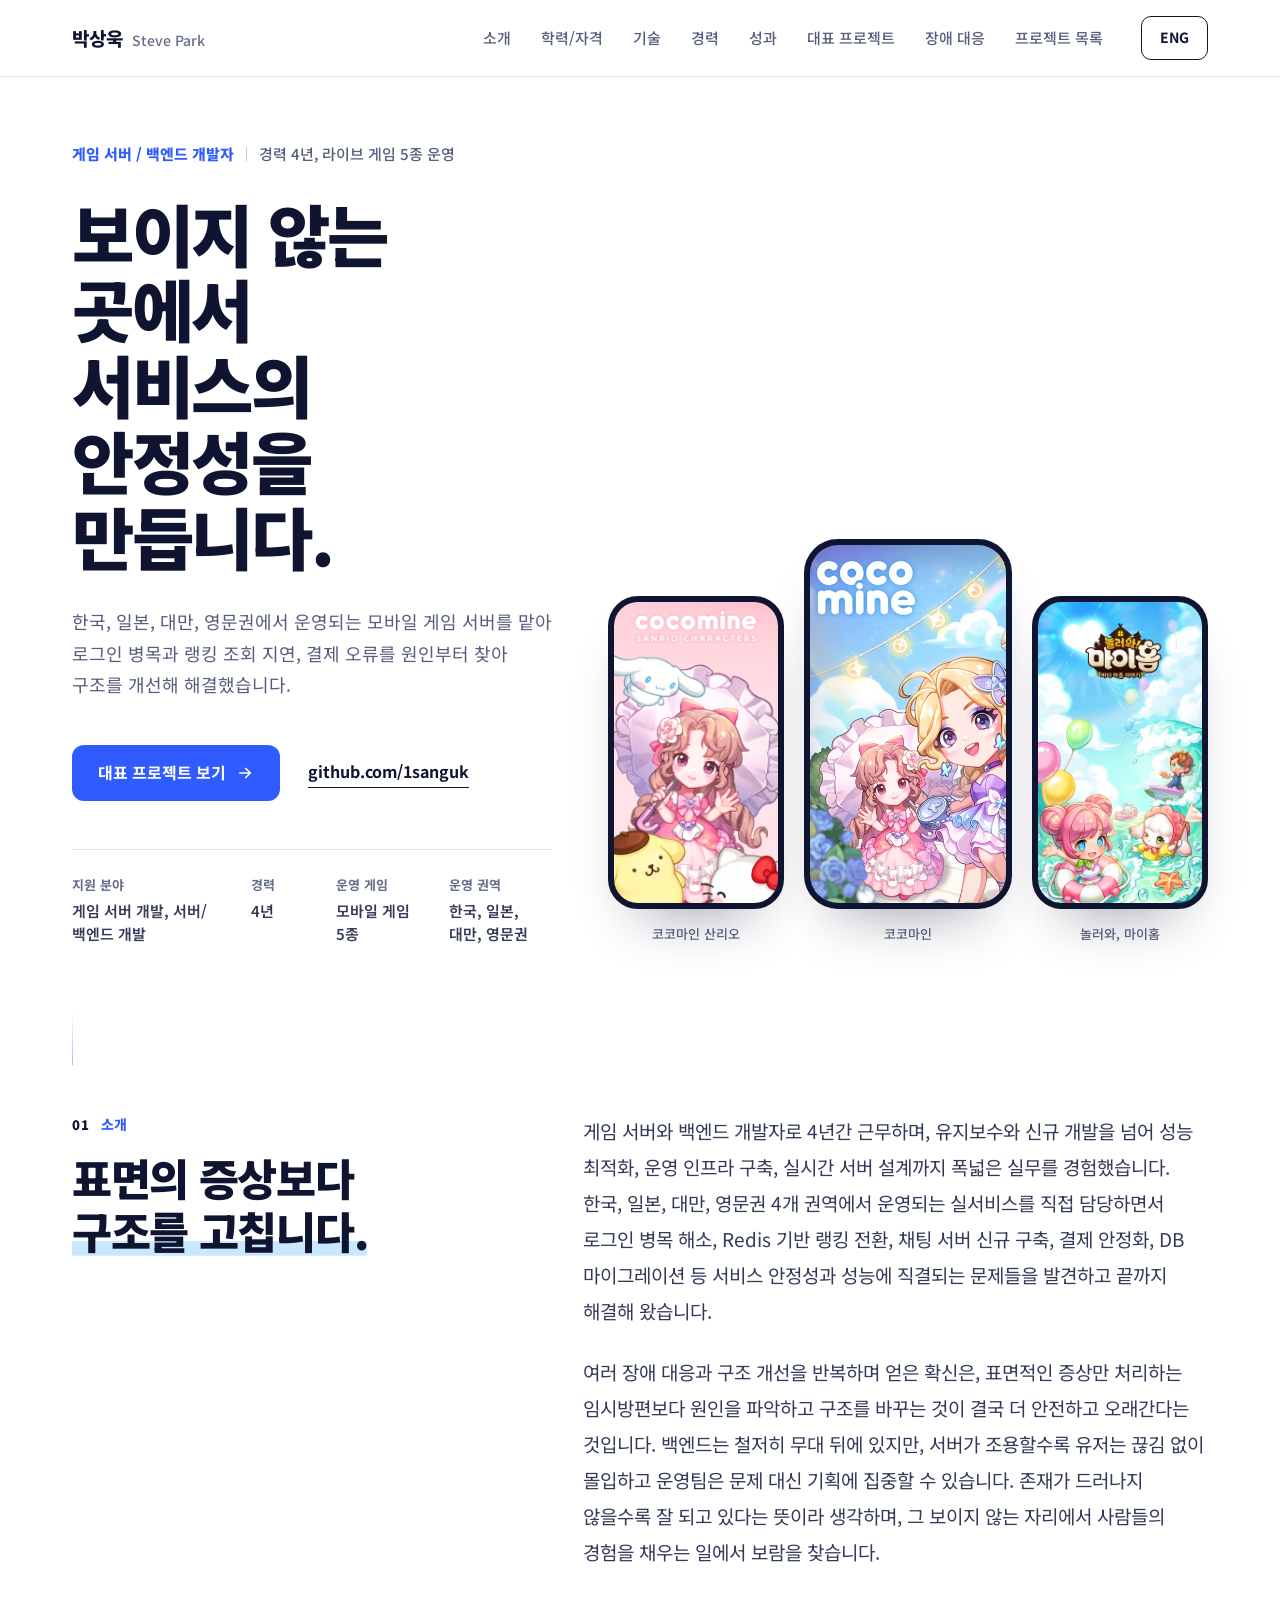
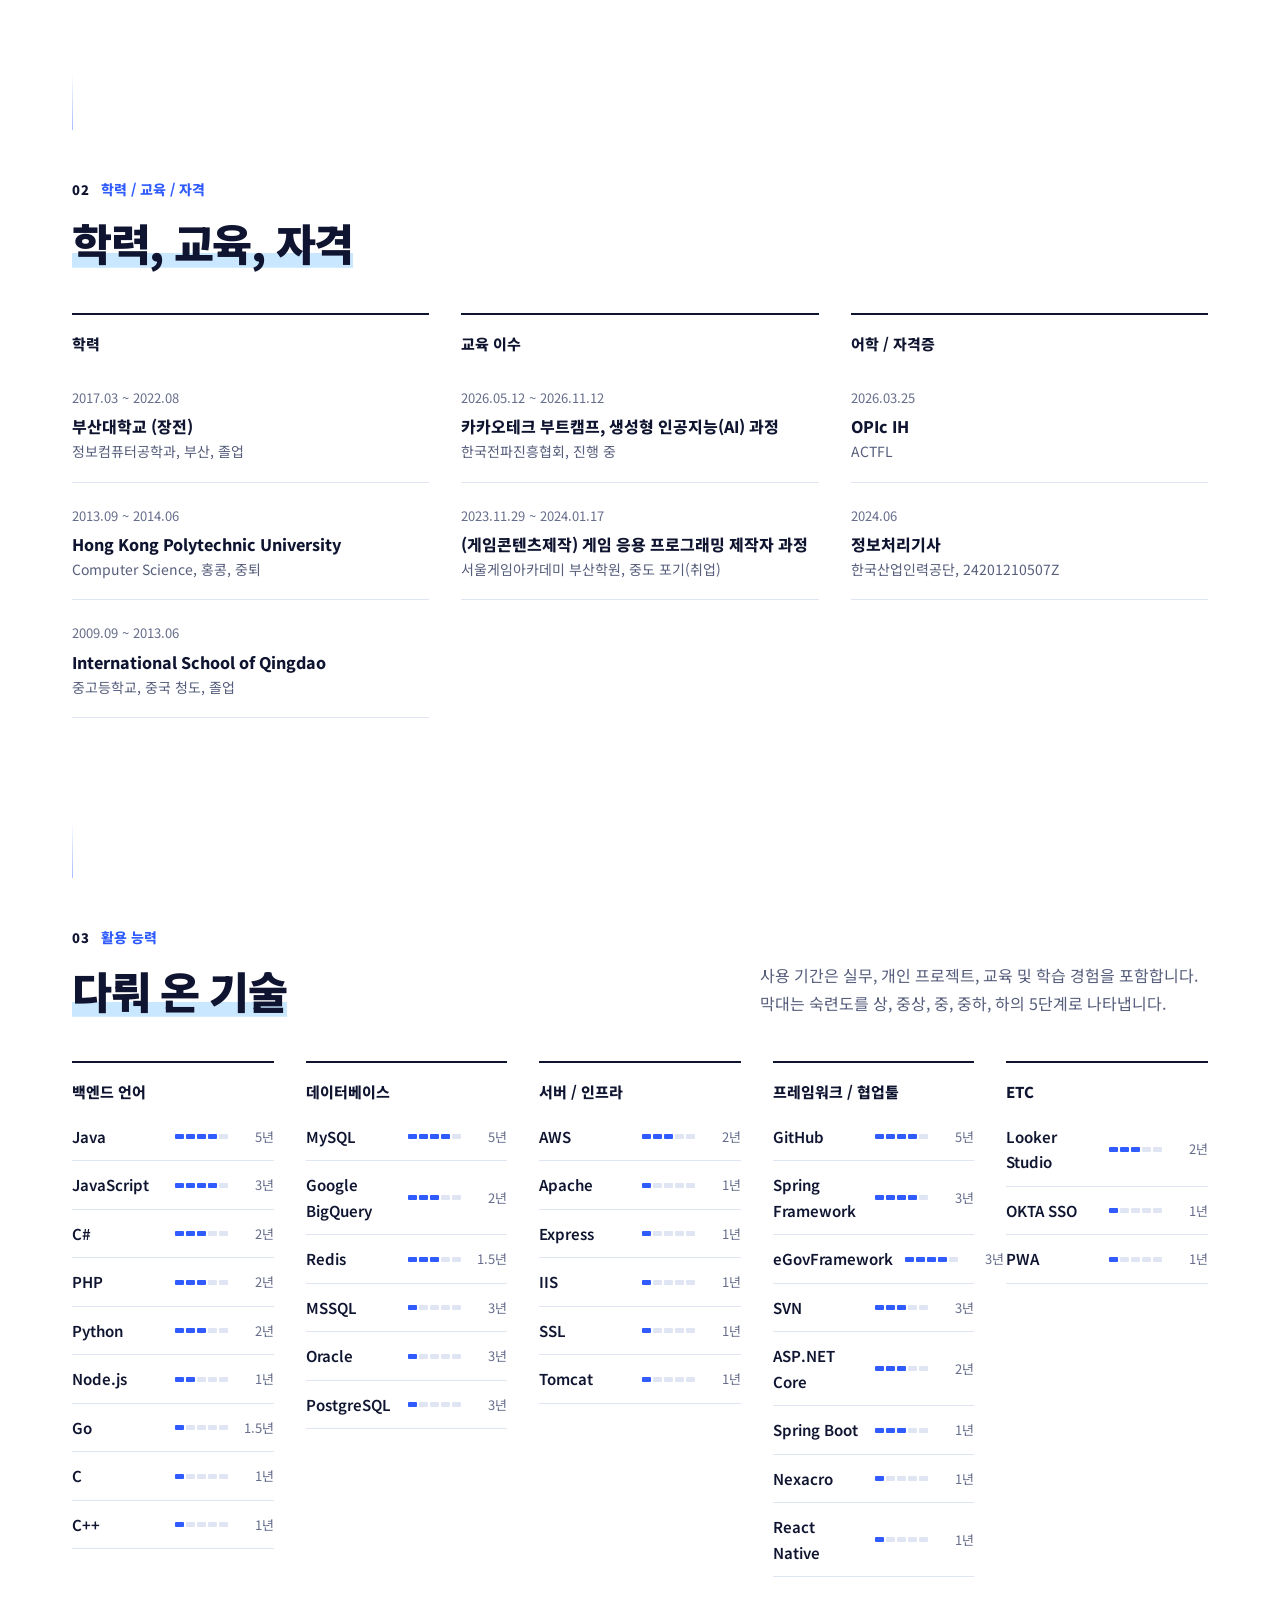
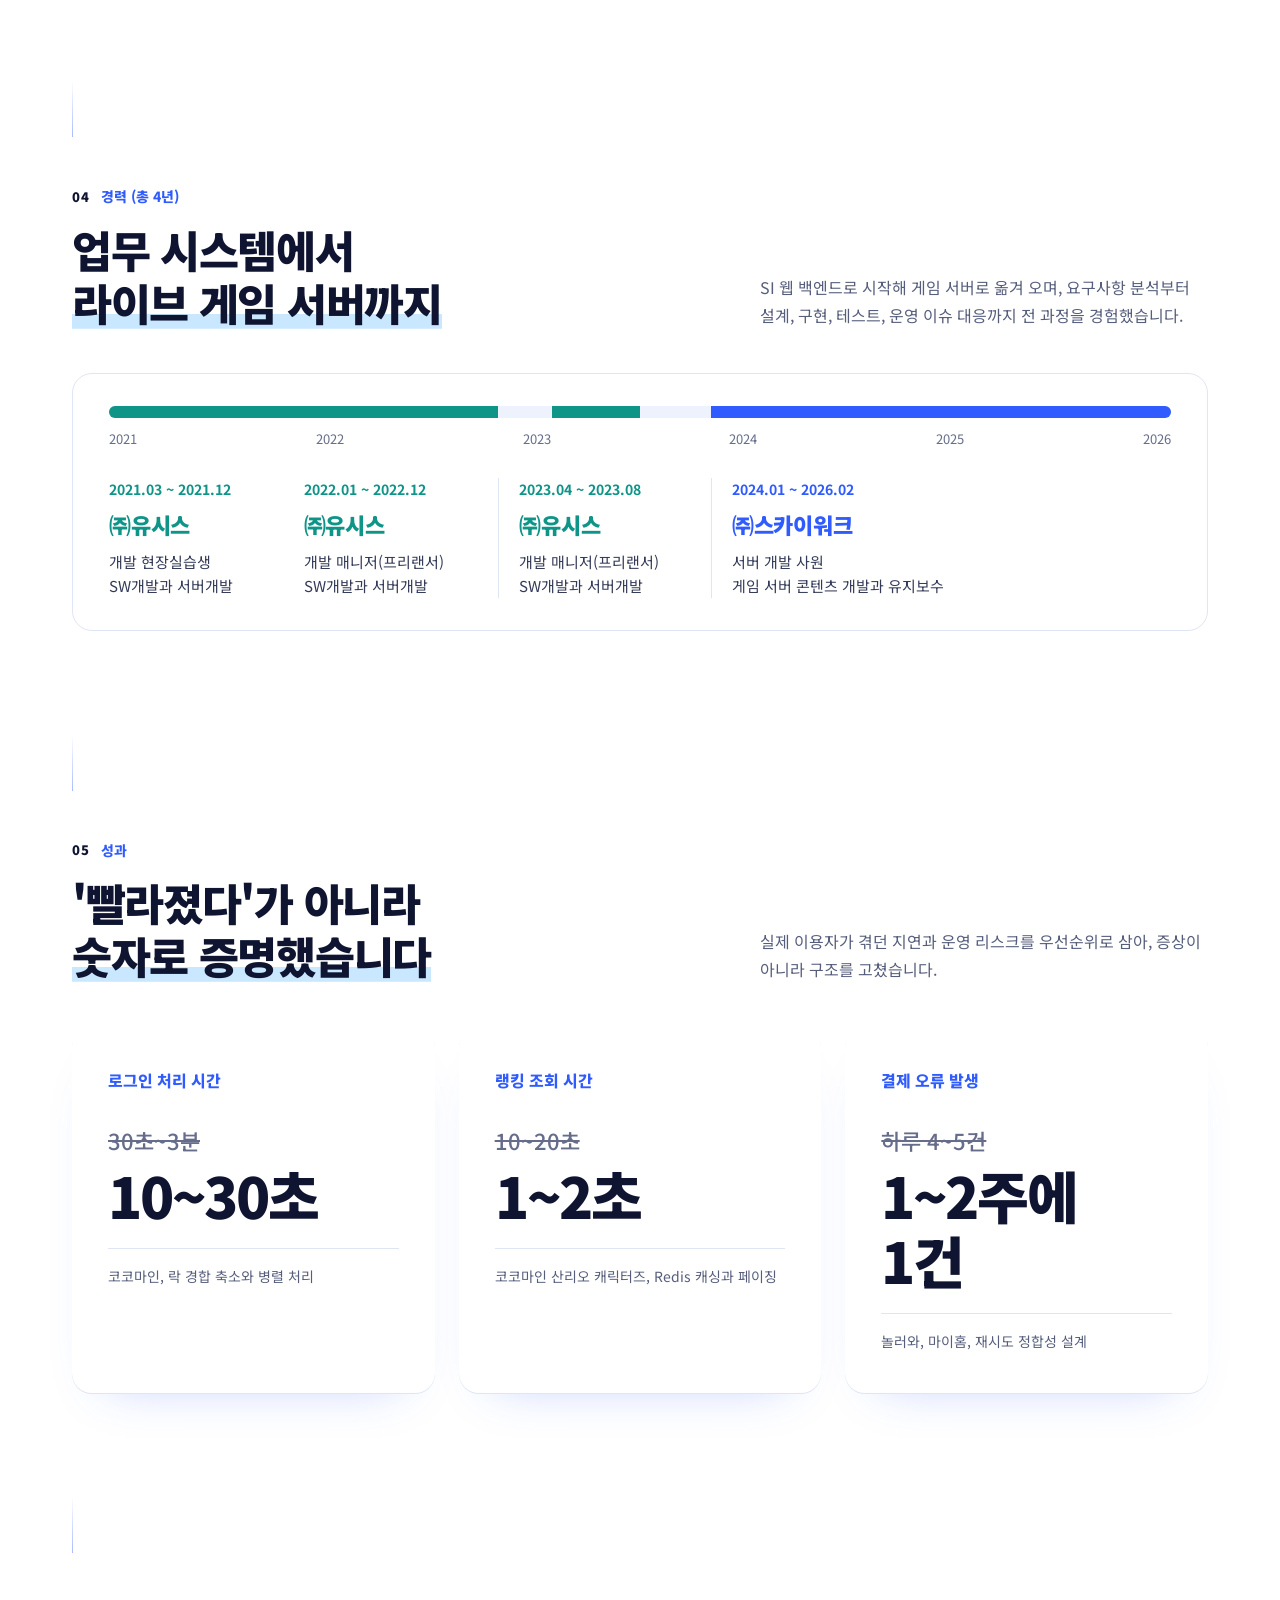
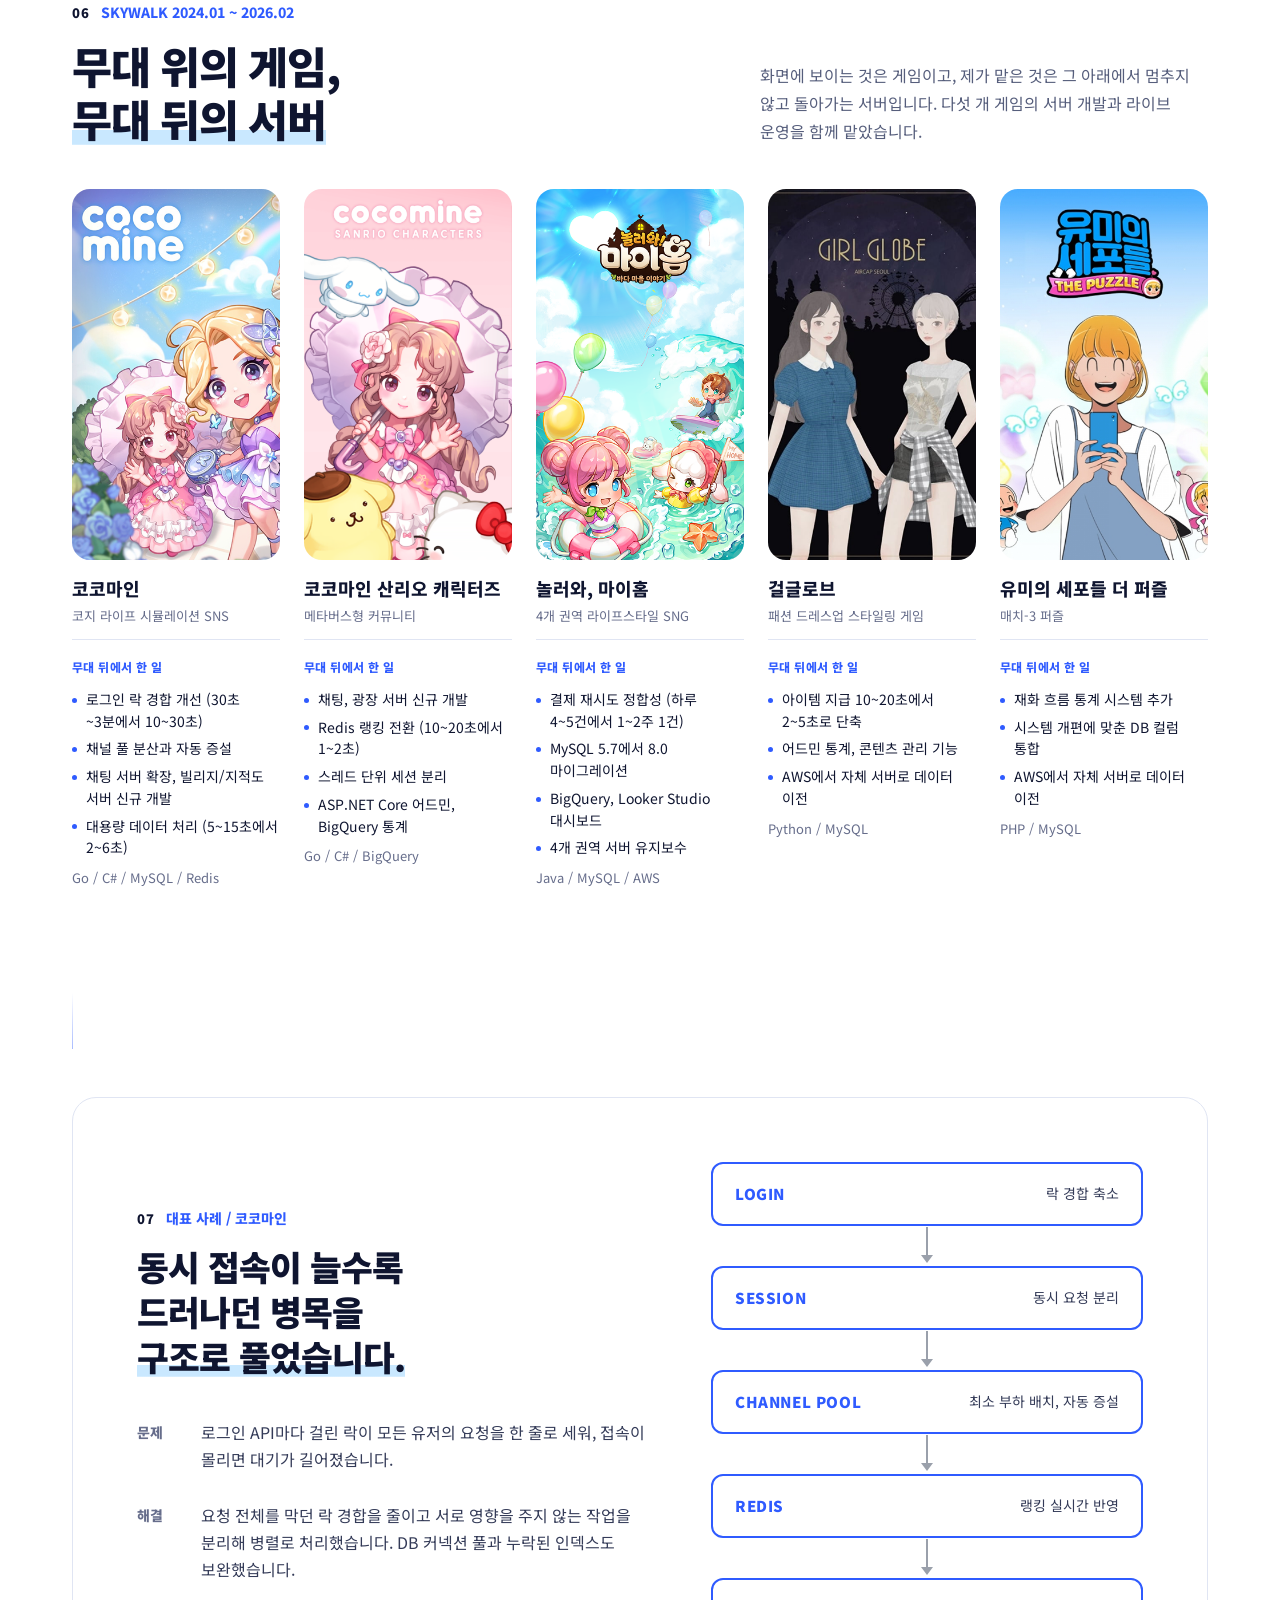
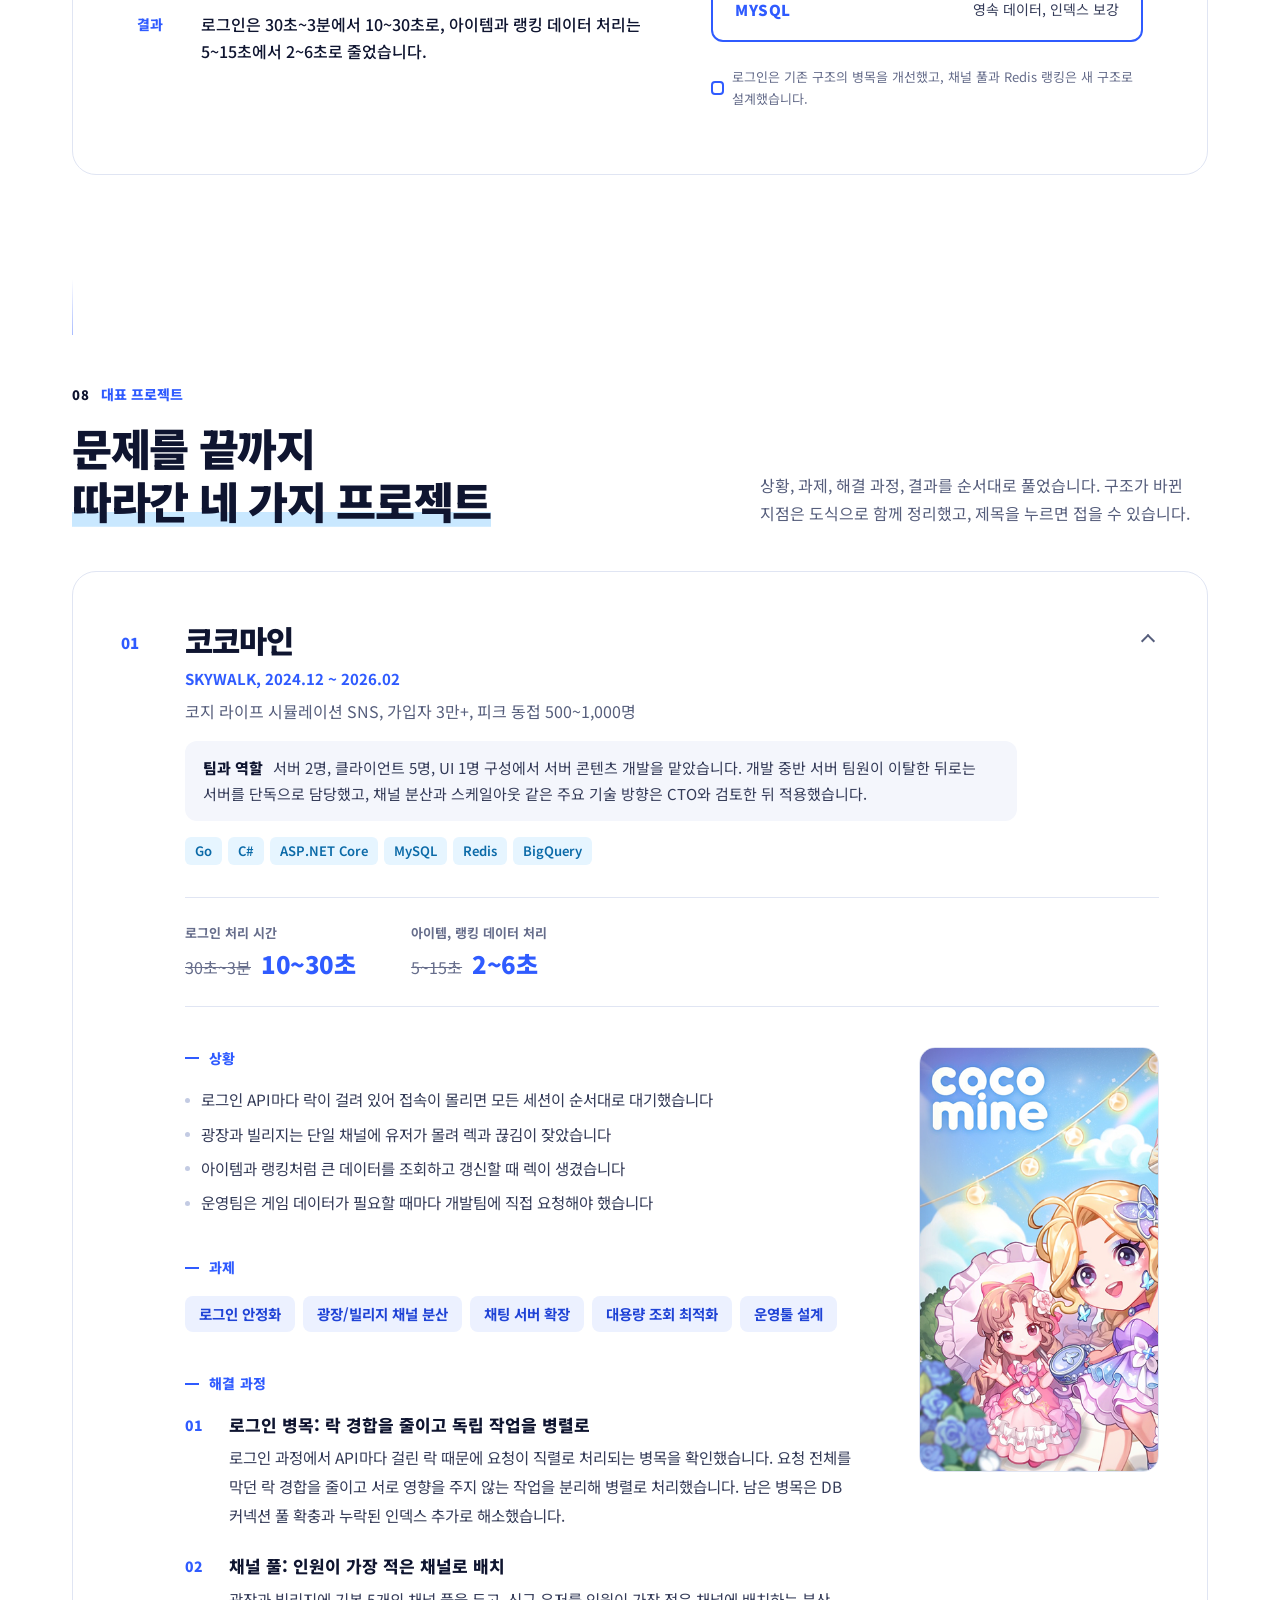
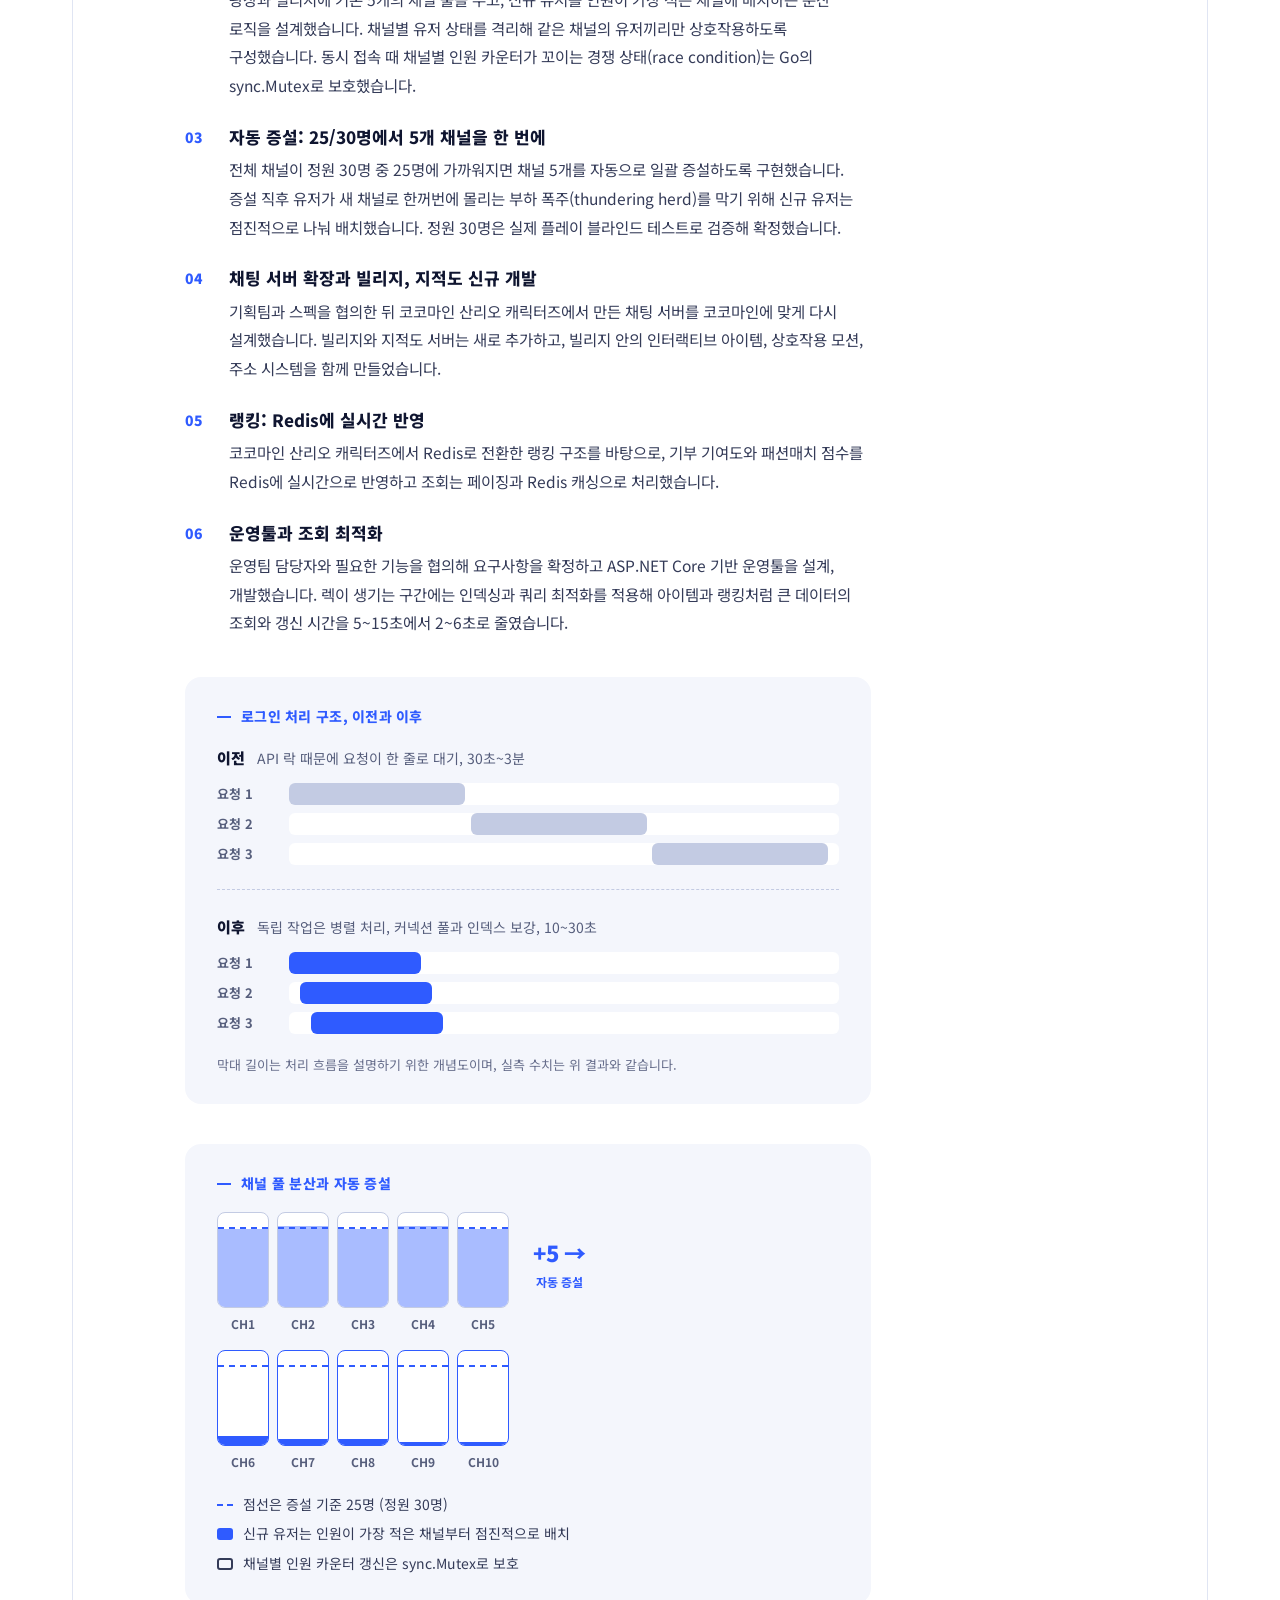
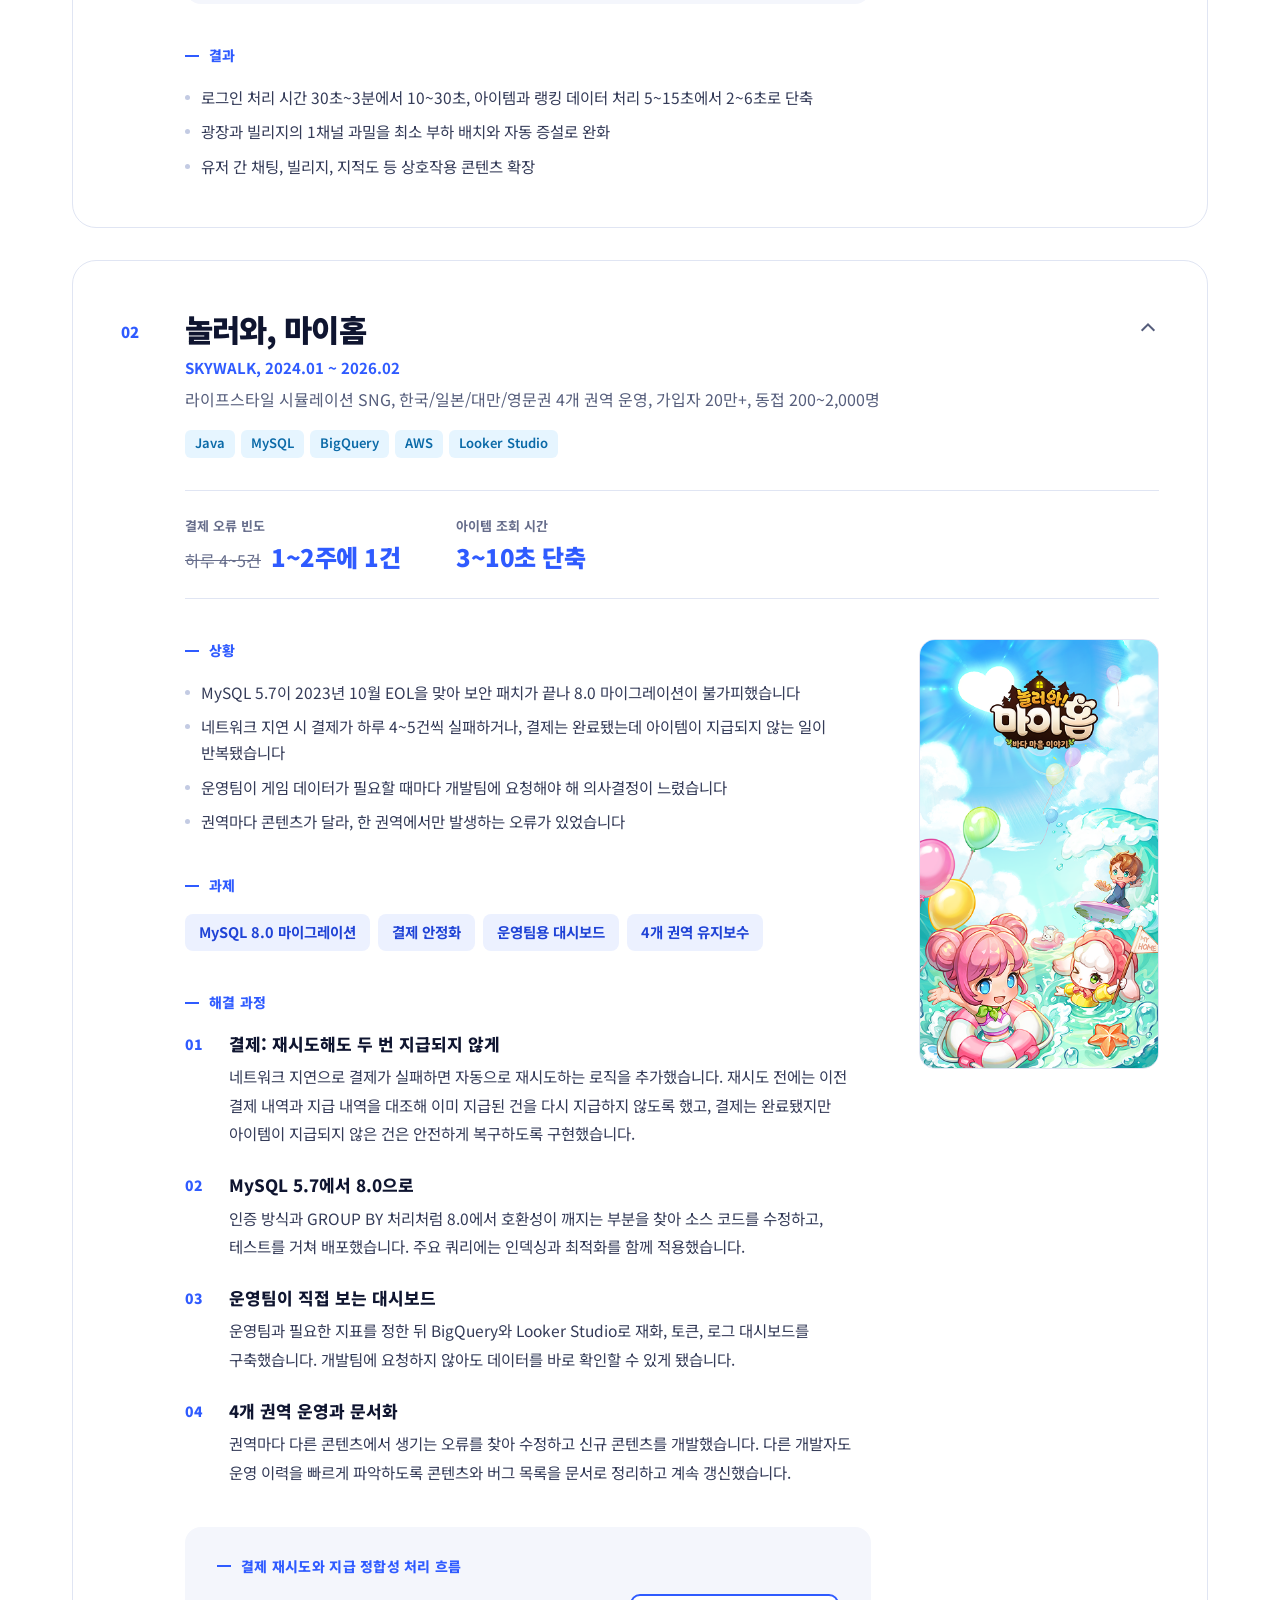
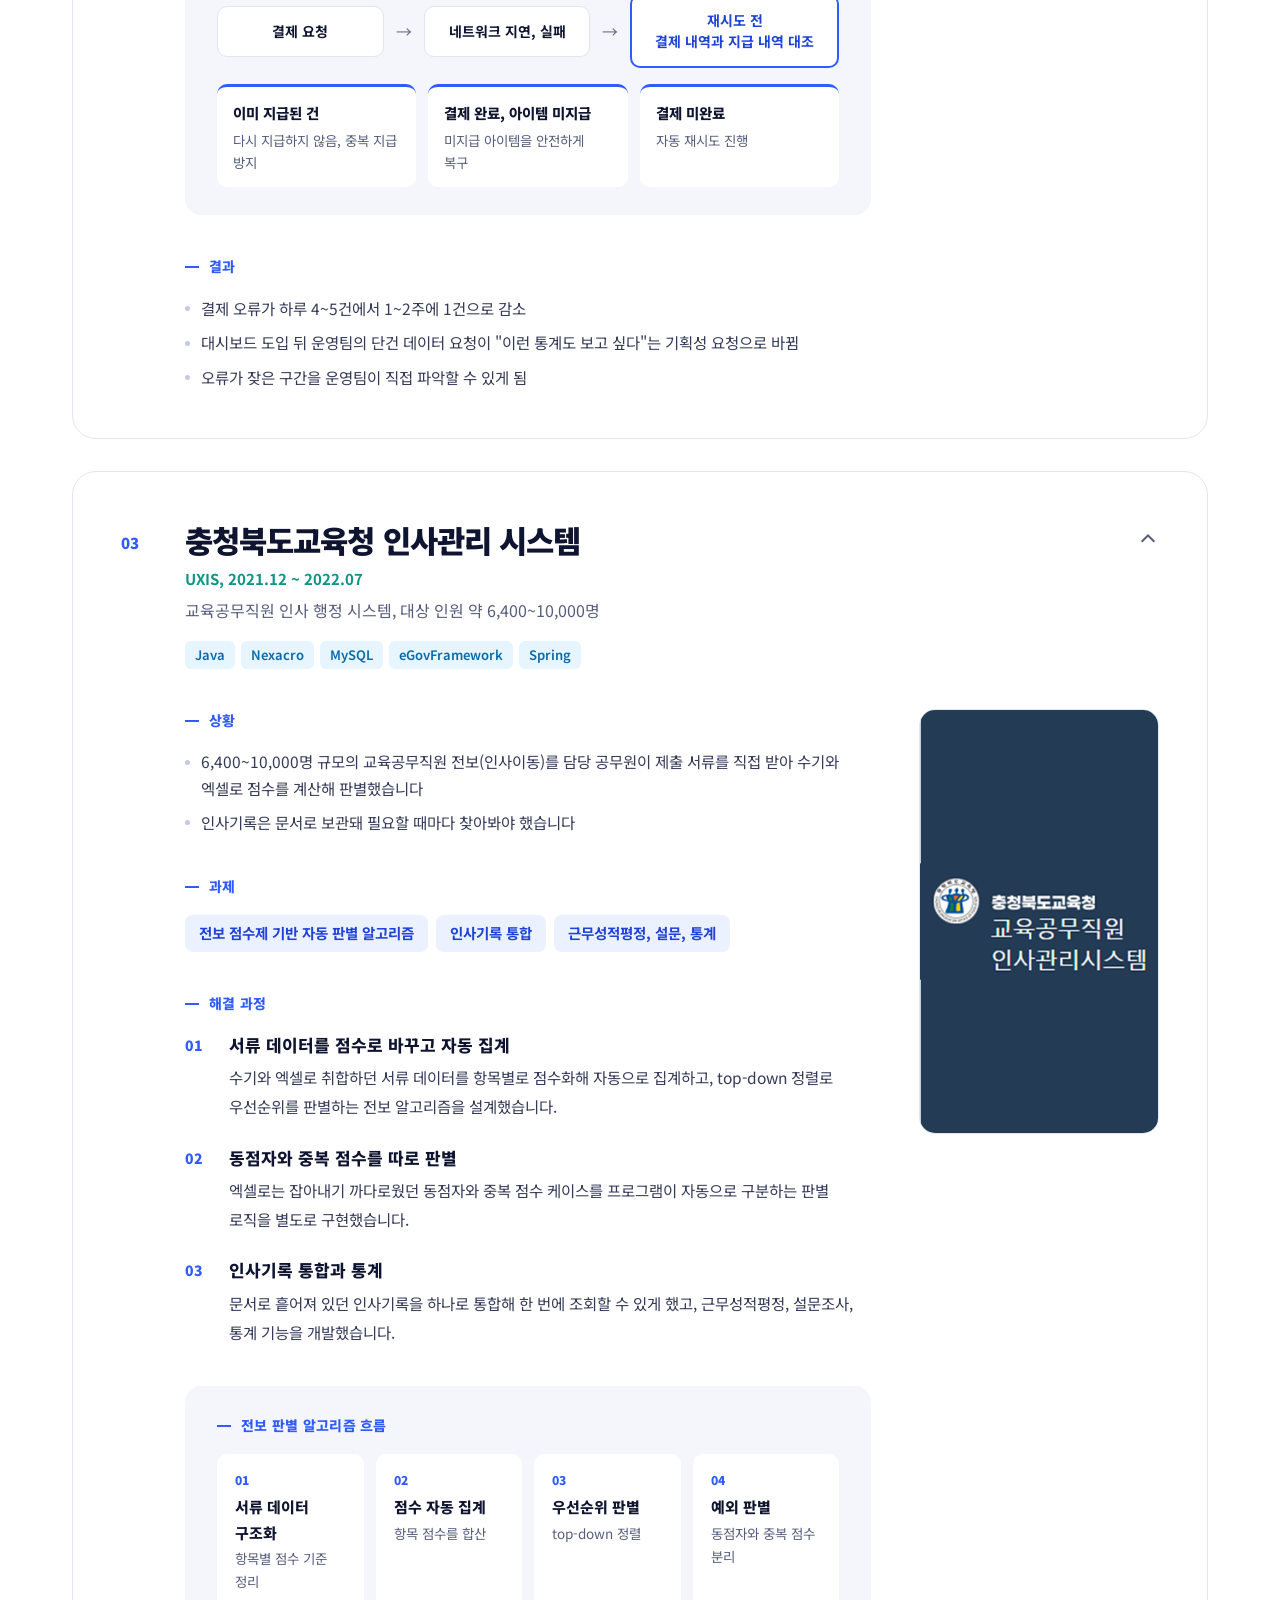
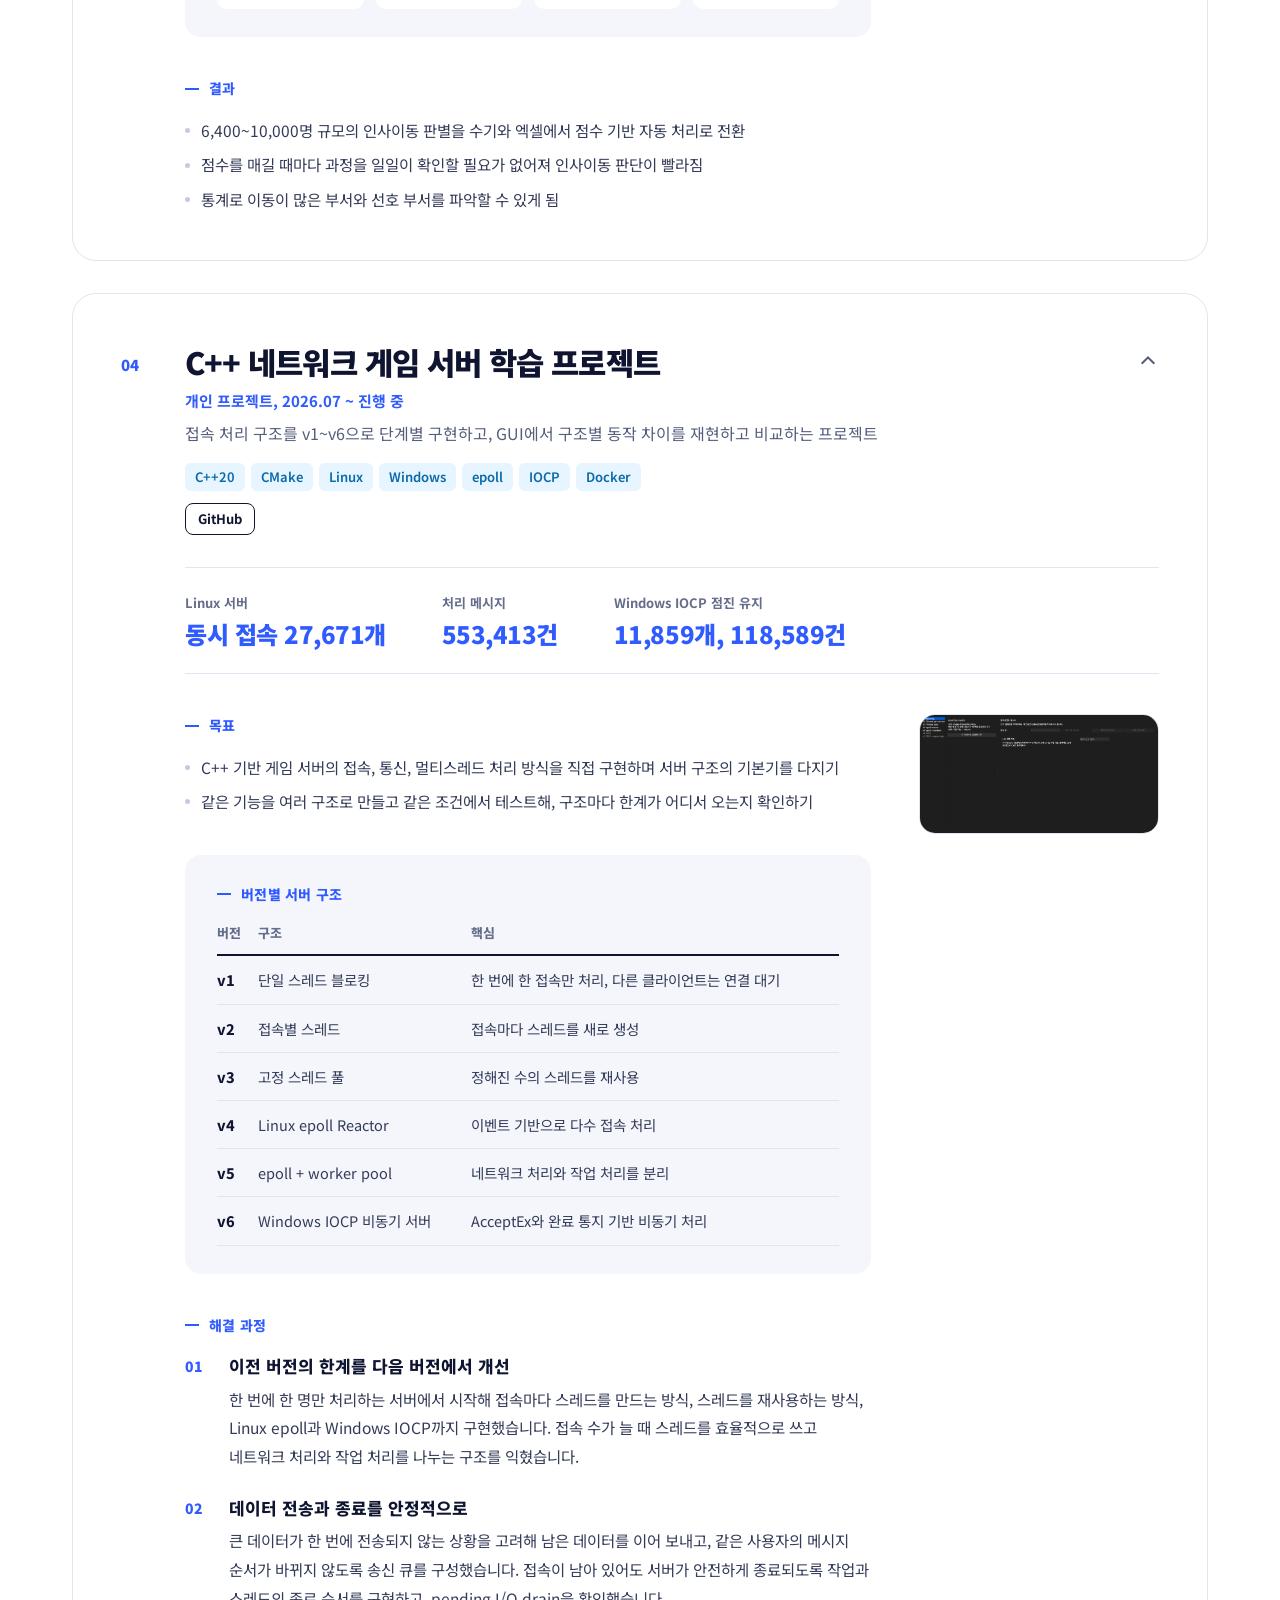
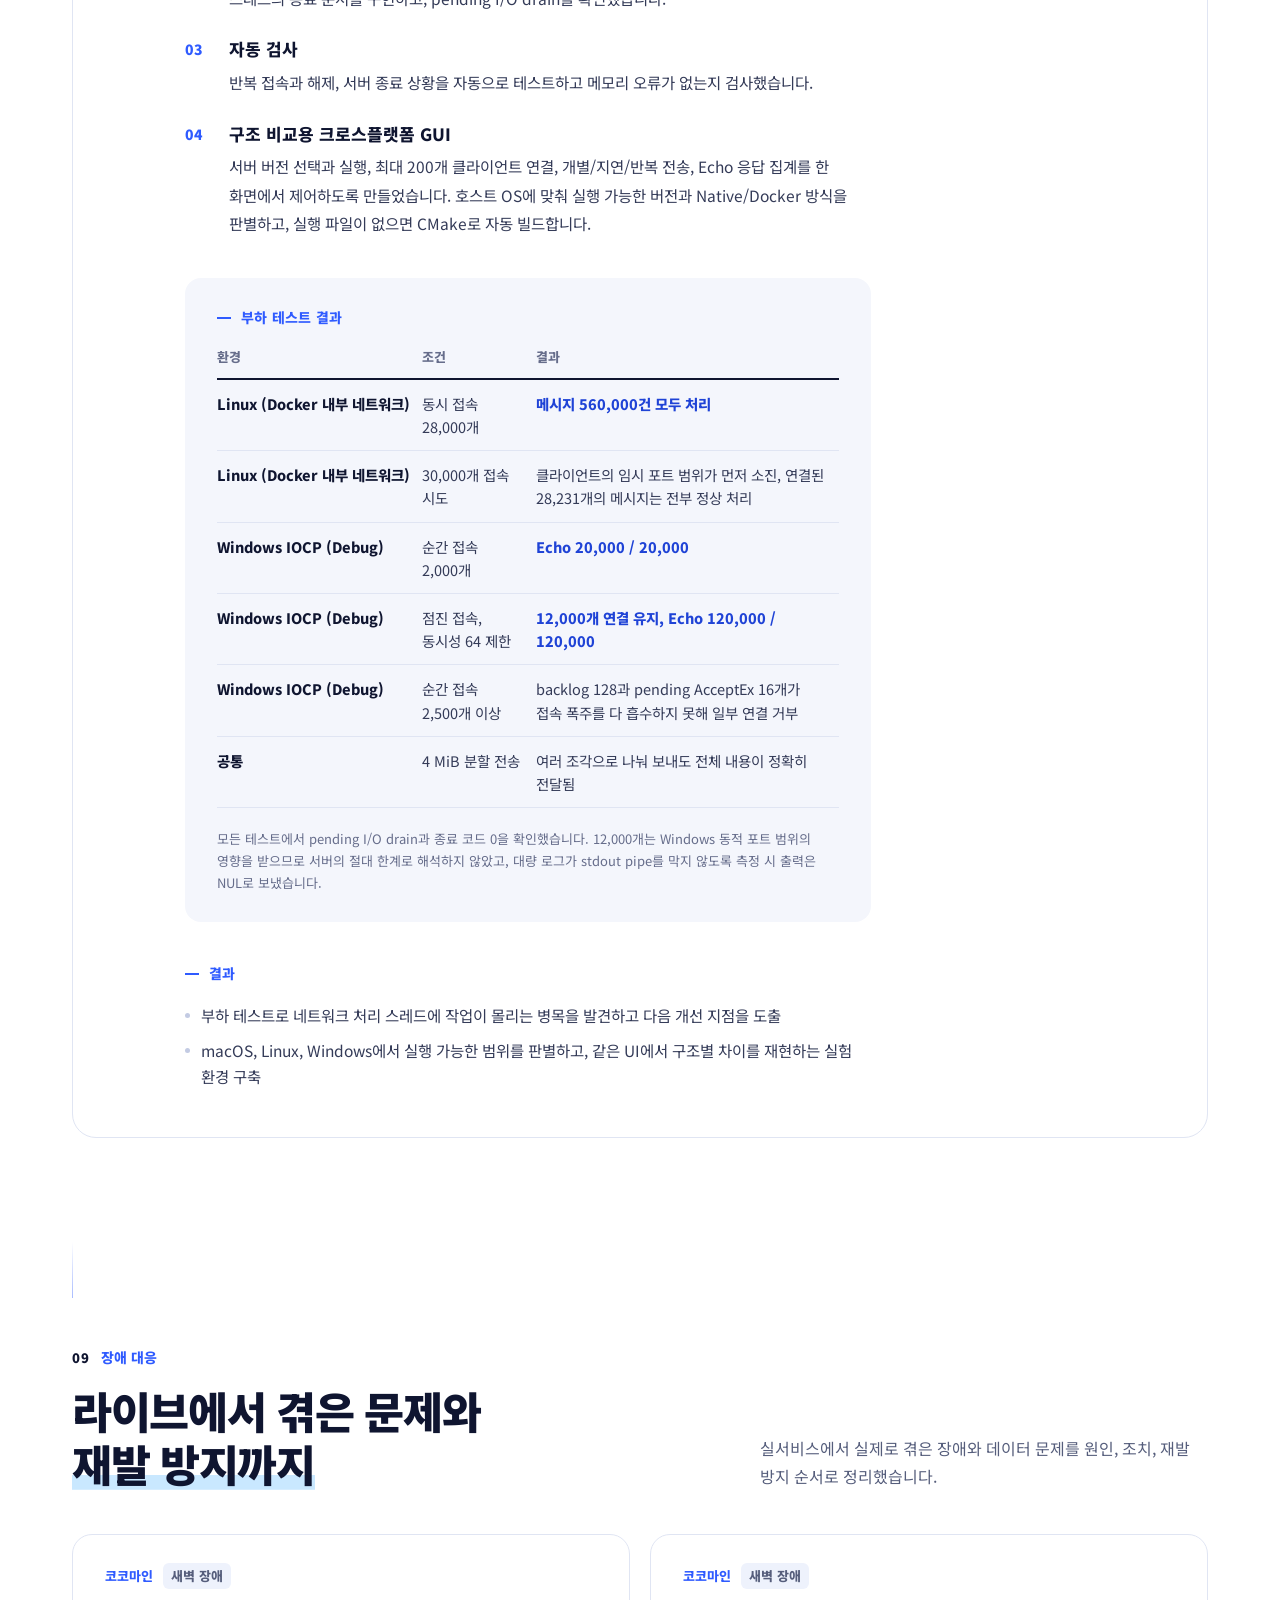
==== commit b1b2ca10: "이미지 변경" ====
--- a/index.html
+++ b/index.html
@@ -6,7 +6,7 @@
 <title>박상욱 | 게임 서버 / 백엔드 개발자 포트폴리오</title>
 <meta name="description" content="게임 서버와 백엔드 개발자 박상욱의 포트폴리오입니다. 라이브 모바일 게임 5종의 서버 개발과 운영, 성능 개선 사례를 정리했습니다.">
 <link rel="preconnect" href="https://fonts.googleapis.com">
-<link rel="stylesheet" href="style.css?v=20260930">
+<link rel="stylesheet" href="style.css?v=20261002e">
 <script>
   (() => {
     const storageKey = 'portfolio_analytics_opt_out';
@@ -53,13 +53,15 @@
       <li><a href="#introduce">소개</a></li>
       <li><a href="#edu">학력/자격</a></li>
       <li><a href="#skills">기술</a></li>
+      <li><a href="#career">경력</a></li>
       <li><a href="#impact">성과</a></li>
       <li><a href="#highlights">대표 프로젝트</a></li>
-      <li><a href="#career">경력</a></li>
+      <li><a href="#incidents">장애 대응</a></li>
       <li><a href="#career-detail">프로젝트 목록</a></li>
     </ul>
     <a href="index_eng.html" class="lang-switch" lang="en">ENG</a>
   </div>
+  <div class="scroll-progress" aria-hidden="true"><i></i></div>
 </nav>
 
 <header class="hero" id="top">
@@ -71,7 +73,7 @@
         <span>경력 4년, 라이브 게임 5종 운영</span>
       </div>
       <h1>보이지 않는 곳에서<br>서비스의 안정성을<br>만듭니다.</h1>
-      <p class="hero-intro">한국, 일본, 대만, 영문권에서 운영되는 모바일 게임 서버를 맡아 로그인 병목과 랭킹 조회 지연, 결제 오류를 구조부터 다시 설계해 해결했습니다.</p>
+      <p class="hero-intro">한국, 일본, 대만, 영문권에서 운영되는 모바일 게임 서버를 맡아 로그인 병목과 랭킹 조회 지연, 결제 오류를 원인부터 찾아 구조를 개선해 해결했습니다.</p>
       <div class="hero-actions">
         <a href="#highlights" class="btn-primary">대표 프로젝트 보기<svg viewBox="0 0 24 24" fill="none" stroke="currentColor" stroke-width="2.2" stroke-linecap="round" stroke-linejoin="round" aria-hidden="true"><path d="M5 12h14"/><path d="M13 6l6 6-6 6"/></svg></a>
         <a href="https://github.com/1sanguk" target="_blank" rel="noopener" class="text-link">github.com/1sanguk</a>
@@ -119,7 +121,7 @@
     <div class="section-head">
       <div>
         <div class="section-label">학력 / 교육 / 자격</div>
-        <h2 class="section-title">배운 곳과 증명한 것</h2>
+        <h2 class="section-title">학력, 교육, 자격</h2>
       </div>
     </div>
     <div class="edu-grid">
@@ -204,6 +206,44 @@
   </div>
 </section>
 
+<section class="section reveal" id="career">
+  <div class="wrap">
+    <div class="section-head">
+      <div>
+        <div class="section-label">경력 (총 4년)</div>
+        <h2 class="section-title">업무 시스템에서<br>라이브 게임 서버까지</h2>
+      </div>
+      <p class="section-desc">SI 웹 백엔드로 시작해 게임 서버로 옮겨 오며, 요구사항 분석부터 설계, 구현, 테스트, 운영 이슈 대응까지 전 과정을 경험했습니다.</p>
+    </div>
+
+    <div class="career-timeline">
+      <div class="career-timeline-bar">
+        <div class="tl-seg uxis" style="width:16.67%" title="㈜유시스 현장실습생 (2021.03~2021.12)"></div>
+        <div class="tl-seg uxis" style="width:20%" title="㈜유시스 매니저 (2022.01~2022.12)"></div>
+        <div class="tl-seg gap" style="width:5%" title="공백기 (2023.01~2023.03)"></div>
+        <div class="tl-seg uxis" style="width:8.33%" title="㈜유시스 매니저 (2023.04~2023.08)"></div>
+        <div class="tl-seg gap" style="width:6.67%" title="공백기 (2023.09~2023.12)"></div>
+        <div class="tl-seg skywalk" style="width:43.33%" title="㈜스카이워크 사원 (2024.01~2026.02)"></div>
+      </div>
+      <div class="career-timeline-years">
+        <span>2021</span><span>2022</span><span>2023</span><span>2024</span><span>2025</span><span>2026</span>
+      </div>
+      <div class="career-cols">
+        <div class="career-col is-uxis is-split" style="--w:36.67%">
+          <div class="cc-entry"><span class="period">2021.03 ~ 2021.12</span><b>㈜유시스</b><span class="sub">개발 현장실습생<br>SW개발과 서버개발</span></div>
+          <div class="cc-entry"><span class="period">2022.01 ~ 2022.12</span><b>㈜유시스</b><span class="sub">개발 매니저(프리랜서)<br>SW개발과 서버개발</span></div>
+        </div>
+        <div class="career-col is-uxis" style="--w:20%">
+          <div class="cc-entry"><span class="period">2023.04 ~ 2023.08</span><b>㈜유시스</b><span class="sub">개발 매니저(프리랜서)<br>SW개발과 서버개발</span></div>
+        </div>
+        <div class="career-col is-skywalk" style="--w:43.33%">
+          <div class="cc-entry"><span class="period">2024.01 ~ 2026.02</span><b>㈜스카이워크</b><span class="sub">서버 개발 사원<br>게임 서버 콘텐츠 개발과 유지보수</span></div>
+        </div>
+      </div>
+    </div>
+  </div>
+</section>
+
 <section class="section impact reveal" id="impact">
   <div class="wrap">
     <div class="section-head">
@@ -224,7 +264,7 @@
         <span class="metric-label">랭킹 조회 시간</span>
         <span class="metric-before"><span class="sr-only">기존 </span>10~20초</span>
         <span class="metric-after"><span class="sr-only">개선 후 </span>1~2초</span>
-        <span class="metric-note">코코마인, Redis 캐싱과 페이징</span>
+        <span class="metric-note">코코마인 산리오 캐릭터즈, Redis 캐싱과 페이징</span>
       </div>
       <div class="metric">
         <span class="metric-label">결제 오류 발생</span>
@@ -252,7 +292,7 @@
         <p class="game-genre">코지 라이프 시뮬레이션 SNS</p>
         <div class="game-work">
           <span class="game-work-label">무대 뒤에서 한 일</span>
-          <ul class="game-points"><li>로그인 락 경합 개선 (30초~3분에서 10~30초)</li><li>Redis 랭킹 전환 (10~20초에서 1~2초)</li><li>채널 풀 분산과 자동 증설</li><li>채팅 서버 신규 구축</li></ul>
+          <ul class="game-points"><li>로그인 락 경합 개선 (30초~3분에서 10~30초)</li><li>채널 풀 분산과 자동 증설</li><li>채팅 서버 확장, 빌리지/지적도 서버 신규 개발</li><li>대용량 데이터 처리 (5~15초에서 2~6초)</li></ul>
         </div>
         <p class="game-stack">Go / C# / MySQL / Redis</p>
       </article>
@@ -262,7 +302,7 @@
         <p class="game-genre">메타버스형 커뮤니티</p>
         <div class="game-work">
           <span class="game-work-label">무대 뒤에서 한 일</span>
-          <ul class="game-points"><li>채팅, 광장 서버 신규 개발</li><li>ASP.NET Core 어드민 설계와 개발</li><li>스레드 단위 세션 분리</li><li>BigQuery 재화, 아이템 통계</li></ul>
+          <ul class="game-points"><li>채팅, 광장 서버 신규 개발</li><li>Redis 랭킹 전환 (10~20초에서 1~2초)</li><li>스레드 단위 세션 분리</li><li>ASP.NET Core 어드민, BigQuery 통계</li></ul>
         </div>
         <p class="game-stack">Go / C# / BigQuery</p>
       </article>
@@ -288,7 +328,7 @@
       </article>
       <article class="game">
         <img class="game-shot" src="images/유미의세포들.png" alt="유미의 세포들 더 퍼즐 게임 화면" loading="lazy">
-        <h3 class="game-name">유미의 세포들</h3>
+        <h3 class="game-name">유미의 세포들 더 퍼즐</h3>
         <p class="game-genre">매치-3 퍼즐</p>
         <div class="game-work">
           <span class="game-work-label">무대 뒤에서 한 일</span>
@@ -309,7 +349,7 @@
         <dl class="case-steps">
           <div class="case-step"><dt>문제</dt><dd>로그인 API마다 걸린 락이 모든 유저의 요청을 한 줄로 세워, 접속이 몰리면 대기가 길어졌습니다.</dd></div>
           <div class="case-step"><dt>해결</dt><dd>요청 전체를 막던 락 경합을 줄이고 서로 영향을 주지 않는 작업을 분리해 병렬로 처리했습니다. DB 커넥션 풀과 누락된 인덱스도 보완했습니다.</dd></div>
-          <div class="case-step is-result"><dt>결과</dt><dd>로그인은 30초~3분에서 10~30초로, 랭킹 조회는 Redis 전환으로 10~20초에서 1~2초로 줄었습니다.</dd></div>
+          <div class="case-step is-result"><dt>결과</dt><dd>로그인은 30초~3분에서 10~30초로, 아이템과 랭킹 데이터 처리는 5~15초에서 2~6초로 줄었습니다.</dd></div>
         </dl>
       </div>
       <div>
@@ -317,10 +357,10 @@
           <li class="is-changed"><b>LOGIN</b><span>락 경합 축소</span></li>
           <li class="is-changed"><b>SESSION</b><span>동시 요청 분리</span></li>
           <li class="is-changed"><b>CHANNEL POOL</b><span>최소 부하 배치, 자동 증설</span></li>
-          <li class="is-changed"><b>REDIS</b><span>랭킹 캐시로 전환</span></li>
+          <li class="is-changed"><b>REDIS</b><span>랭킹 실시간 반영</span></li>
           <li class="is-changed"><b>MYSQL</b><span>영속 데이터, 인덱스 보강</span></li>
         </ol>
-        <p class="flow-legend"><i aria-hidden="true"></i>로그인부터 DB까지 전 구간을 직접 설계하고 개선했습니다.</p>
+        <p class="flow-legend"><i aria-hidden="true"></i>로그인은 기존 구조의 병목을 개선했고, 채널 풀과 Redis 랭킹은 새 구조로 설계했습니다.</p>
       </div>
     </div>
   </div>
@@ -332,264 +372,371 @@
       <div>
         <div class="section-label">대표 프로젝트</div>
         <h2 class="section-title">문제를 끝까지<br>따라간 네 가지 프로젝트</h2>
-        <p class="section-hint">카드를 누르면 상황, 과제, 행동, 결과가 펼쳐집니다.</p>
-      </div>
-      <div class="star-legend">
-        <span><b>S</b>상황</span>
-        <span><b>T</b>과제</span>
-        <span><b>A</b>행동</span>
-        <span><b>R</b>결과</span>
-      </div>
-    </div>
-
-    <article class="highlight-card collapsed">
-      <div class="highlight-head" tabindex="0" data-toggle>
-        <h3 class="company">코코마인</h3>
-        <span class="period">SKYWALK, 2024.12 ~ 2026.02</span>
-        <span class="highlight-chevron chev" aria-hidden="true"></span>
-      </div>
-      <p class="proj-genre">코지 라이프 시뮬레이션 SNS, 가입자 3만+, 피크 동접 500~1,000명</p>
-      <div class="tags"><span>Go</span><span>C#</span><span>ASP.NET Core</span><span>MySQL</span><span>Redis</span><span>BigQuery</span></div>
-
-      <div class="highlight-collapsible"><div class="highlight-collapsible-inner">
-      <div class="star-grid">
-        <div class="star-row">
-          <span class="star-label">S</span>
-          <ul class="duty">
-            <li>로그인 API마다 락이 걸려 있어 접속이 몰리면 모든 세션이 순서대로 대기</li>
-            <li>광장과 빌리지는 단일 채널에 유저가 집중돼 렉과 끊김이 잦음</li>
-            <li>랭킹 조회를 매번 MySQL에서 직접 처리해 동시 요청 시 부하가 큼</li>
-            <li>유저 간 실시간 채팅 기능 자체가 없음</li>
-            <li>운영팀은 게임 데이터 필요 시 매번 개발팀에 직접 요청해야 하는 구조</li>
-          </ul>
-        </div>
-        <div class="star-row">
-          <span class="star-label">T</span>
-          <ul class="duty">
-            <li>로그인 안정화</li>
-            <li>광장/빌리지 채널 분산 로직 개선</li>
-            <li>채팅 서버 신규 구축</li>
-            <li>랭킹 조회 성능 개선</li>
-            <li>운영툴 설계</li>
-          </ul>
-        </div>
-        <div class="star-row">
-          <span class="star-label">A</span>
-          <ul class="duty">
-            <li>로그인 과정에서 API마다 걸린 락 때문에 요청이 직렬 처리되는 병목을 확인했습니다. 요청 전체를 막던 락 경합을 줄이고 서로 영향을 주지 않는 작업을 분리해 병렬 처리했고, DB 커넥션 풀 확충과 누락된 인덱스 추가로 남은 병목도 해소했습니다</li>
-            <li>광장과 빌리지에 채널 풀(기본 5개)을 두고 인원 기반 최소 부하 채널로 신규 유저를 배치하는 분산 로직을 설계했습니다. 채널별 유저 상태를 격리 관리해 같은 채널 유저끼리만 상호작용하도록 구성했고, 동시 접속 시 채널별 인원 카운터가 꼬이는 경쟁 상태(race condition)는 Go의 mutex(sync.Mutex)로 보호해 정합성을 확보했습니다</li>
-            <li>전체 채널이 정원 30명 중 25명에 근접하면 채널 5개를 자동으로 일괄 증설하는 스케일아웃 로직을 구현했습니다. 증설 직후 유저가 새 채널로 한꺼번에 몰리는 부하 폭주(thundering herd)를 막기 위해 신규 유저를 점진적으로 분산 배치했고, 정원 수치는 블라인드 테스트로 검증해 30명으로 확정했습니다</li>
-            <li>채팅 기능이 없던 문제를 해소하기 위해 기획팀과 스펙 협의를 거쳐 채팅 서버를 설계부터 구현까지 신규 개발했습니다</li>
-            <li>랭킹을 조회할 때마다 MySQL에서 데이터를 가져오던 구조를 기부 기여도와 패션매치 점수의 Redis 실시간 반영, 페이징과 Redis 캐싱 방식으로 바꿔 반복 조회 부하를 줄였습니다</li>
-            <li>운영팀 담당자와 필요 기능을 협의해 요구사항을 확정하고, ASP.NET Core 기반 운영툴을 설계하고 개발했습니다</li>
-          </ul>
-        </div>
-        <div class="star-row star-result">
-          <span class="star-label">R</span>
-          <div>
-            <div class="stat-pairs">
-              <div class="stat-pair"><span class="stat-name">로그인 처리 시간</span><span class="stat-value"><s>30초~3분</s><strong>10~30초</strong></span></div>
-              <div class="stat-pair"><span class="stat-name">랭킹 조회 시간</span><span class="stat-value"><s>10~20초</s><strong>1~2초</strong></span></div>
+      </div>
+      <p class="section-desc">상황, 과제, 해결 과정, 결과를 순서대로 풀었습니다. 구조가 바뀐 지점은 도식으로 함께 정리했고, 제목을 누르면 접을 수 있습니다.</p>
+    </div>
+
+    <article class="deep" id="deep-cocomine">
+      <header class="deep-head" tabindex="0" data-toggle>
+        <span class="deep-num">01</span>
+        <div>
+          <h3 class="deep-title">코코마인</h3>
+          <p class="deep-meta">SKYWALK, 2024.12 ~ 2026.02</p>
+          <p class="deep-context">코지 라이프 시뮬레이션 SNS, 가입자 3만+, 피크 동접 500~1,000명</p>
+          <p class="deep-team"><b>팀과 역할</b>서버 2명, 클라이언트 5명, UI 1명 구성에서 서버 콘텐츠 개발을 맡았습니다. 개발 중반 서버 팀원이 이탈한 뒤로는 서버를 단독으로 담당했고, 채널 분산과 스케일아웃 같은 주요 기술 방향은 CTO와 검토한 뒤 적용했습니다.</p>
+          <div class="tags"><span>Go</span><span>C#</span><span>ASP.NET Core</span><span>MySQL</span><span>Redis</span><span>BigQuery</span></div>
+        </div>
+        <span class="deep-chevron chev" aria-hidden="true"></span>
+      </header>
+      <div class="deep-kpis">
+        <div class="stat-pair"><span class="stat-name">로그인 처리 시간</span><span class="stat-value"><s>30초~3분</s><strong>10~30초</strong></span></div>
+        <div class="stat-pair"><span class="stat-name">아이템, 랭킹 데이터 처리</span><span class="stat-value"><s>5~15초</s><strong>2~6초</strong></span></div>
+      </div>
+      <div class="deep-grid">
+        <div class="deep-main">
+          <section class="deep-block">
+            <h4>상황</h4>
+            <ul class="duty">
+              <li>로그인 API마다 락이 걸려 있어 접속이 몰리면 모든 세션이 순서대로 대기했습니다</li>
+              <li>광장과 빌리지는 단일 채널에 유저가 몰려 렉과 끊김이 잦았습니다</li>
+              <li>아이템과 랭킹처럼 큰 데이터를 조회하고 갱신할 때 렉이 생겼습니다</li>
+              <li>운영팀은 게임 데이터가 필요할 때마다 개발팀에 직접 요청해야 했습니다</li>
+            </ul>
+          </section>
+          <section class="deep-block">
+            <h4>과제</h4>
+            <ul class="chips"><li>로그인 안정화</li><li>광장/빌리지 채널 분산</li><li>채팅 서버 확장</li><li>대용량 조회 최적화</li><li>운영툴 설계</li></ul>
+          </section>
+          <section class="deep-block">
+            <h4>해결 과정</h4>
+            <ol class="steps">
+              <li><b>로그인 병목: 락 경합을 줄이고 독립 작업을 병렬로</b><p>로그인 과정에서 API마다 걸린 락 때문에 요청이 직렬로 처리되는 병목을 확인했습니다. 요청 전체를 막던 락 경합을 줄이고 서로 영향을 주지 않는 작업을 분리해 병렬로 처리했습니다. 남은 병목은 DB 커넥션 풀 확충과 누락된 인덱스 추가로 해소했습니다.</p></li>
+              <li><b>채널 풀: 인원이 가장 적은 채널로 배치</b><p>광장과 빌리지에 기본 5개의 채널 풀을 두고, 신규 유저를 인원이 가장 적은 채널에 배치하는 분산 로직을 설계했습니다. 채널별 유저 상태를 격리해 같은 채널의 유저끼리만 상호작용하도록 구성했습니다. 동시 접속 때 채널별 인원 카운터가 꼬이는 경쟁 상태(race condition)는 Go의 sync.Mutex로 보호했습니다.</p></li>
+              <li><b>자동 증설: 25/30명에서 5개 채널을 한 번에</b><p>전체 채널이 정원 30명 중 25명에 가까워지면 채널 5개를 자동으로 일괄 증설하도록 구현했습니다. 증설 직후 유저가 새 채널로 한꺼번에 몰리는 부하 폭주(thundering herd)를 막기 위해 신규 유저는 점진적으로 나눠 배치했습니다. 정원 30명은 실제 플레이 블라인드 테스트로 검증해 확정했습니다.</p></li>
+              <li><b>채팅 서버 확장과 빌리지, 지적도 신규 개발</b><p>기획팀과 스펙을 협의한 뒤 코코마인 산리오 캐릭터즈에서 만든 채팅 서버를 코코마인에 맞게 다시 설계했습니다. 빌리지와 지적도 서버는 새로 추가하고, 빌리지 안의 인터랙티브 아이템, 상호작용 모션, 주소 시스템을 함께 만들었습니다.</p></li>
+              <li><b>랭킹: Redis에 실시간 반영</b><p>코코마인 산리오 캐릭터즈에서 Redis로 전환한 랭킹 구조를 바탕으로, 기부 기여도와 패션매치 점수를 Redis에 실시간으로 반영하고 조회는 페이징과 Redis 캐싱으로 처리했습니다.</p></li>
+              <li><b>운영툴과 조회 최적화</b><p>운영팀 담당자와 필요한 기능을 협의해 요구사항을 확정하고 ASP.NET Core 기반 운영툴을 설계, 개발했습니다. 렉이 생기는 구간에는 인덱싱과 쿼리 최적화를 적용해 아이템과 랭킹처럼 큰 데이터의 조회와 갱신 시간을 5~15초에서 2~6초로 줄였습니다.</p></li>
+            </ol>
+          </section>
+
+          <figure class="diagram">
+            <figcaption>로그인 처리 구조, 이전과 이후</figcaption>
+            <div class="gantt-group">
+              <div class="gantt-head"><b>이전</b><span>API 락 때문에 요청이 한 줄로 대기, 30초~3분</span></div>
+              <div class="gantt">
+                <span class="lbl">요청 1</span><div class="track"><i class="bar" style="left:0;width:32%"></i></div>
+                <span class="lbl">요청 2</span><div class="track"><i class="bar" style="left:33%;width:32%"></i></div>
+                <span class="lbl">요청 3</span><div class="track"><i class="bar" style="left:66%;width:32%"></i></div>
+              </div>
             </div>
+            <div class="gantt-group after">
+              <div class="gantt-head"><b>이후</b><span>독립 작업은 병렬 처리, 커넥션 풀과 인덱스 보강, 10~30초</span></div>
+              <div class="gantt">
+                <span class="lbl">요청 1</span><div class="track"><i class="bar" style="left:0;width:24%"></i></div>
+                <span class="lbl">요청 2</span><div class="track"><i class="bar" style="left:2%;width:24%"></i></div>
+                <span class="lbl">요청 3</span><div class="track"><i class="bar" style="left:4%;width:24%"></i></div>
+              </div>
+            </div>
+            <p class="note">막대 길이는 처리 흐름을 설명하기 위한 개념도이며, 실측 수치는 위 결과와 같습니다.</p>
+          </figure>
+
+          <figure class="diagram">
+            <figcaption>채널 풀 분산과 자동 증설</figcaption>
+            <div class="channels">
+              <div class="ch-group">
+                <div class="ch"><div class="tank"><i class="fill" style="height:83%"></i></div><span>CH1</span></div>
+                <div class="ch"><div class="tank"><i class="fill" style="height:86%"></i></div><span>CH2</span></div>
+                <div class="ch"><div class="tank"><i class="fill" style="height:83%"></i></div><span>CH3</span></div>
+                <div class="ch"><div class="tank"><i class="fill" style="height:86%"></i></div><span>CH4</span></div>
+                <div class="ch"><div class="tank"><i class="fill" style="height:83%"></i></div><span>CH5</span></div>
+              </div>
+              <div class="ch-arrow"><b>+5</b><span>자동 증설</span></div>
+              <div class="ch-group">
+                <div class="ch new"><div class="tank"><i class="fill" style="height:10%"></i></div><span>CH6</span></div>
+                <div class="ch new"><div class="tank"><i class="fill" style="height:7%"></i></div><span>CH7</span></div>
+                <div class="ch new"><div class="tank"><i class="fill" style="height:7%"></i></div><span>CH8</span></div>
+                <div class="ch new"><div class="tank"><i class="fill" style="height:3%"></i></div><span>CH9</span></div>
+                <div class="ch new"><div class="tank"><i class="fill" style="height:3%"></i></div><span>CH10</span></div>
+              </div>
+            </div>
+            <ul class="legend-list">
+              <li><i class="lg-line"></i>점선은 증설 기준 25명 (정원 30명)</li>
+              <li><i class="lg-box"></i>신규 유저는 인원이 가장 적은 채널부터 점진적으로 배치</li>
+              <li><i class="lg-lock"></i>채널별 인원 카운터 갱신은 sync.Mutex로 보호</li>
+            </ul>
+          </figure>
+
+          <section class="deep-block">
+            <h4>결과</h4>
             <ul class="duty">
-              <li>광장과 빌리지 1채널 과밀 문제를 최소 부하 채널 배치와 자동 채널 증설로 완화했습니다</li>
-            </ul>
-          </div>
-        </div>
-      </div>
-      </div></div>
+              <li>로그인 처리 시간 30초~3분에서 10~30초, 아이템과 랭킹 데이터 처리 5~15초에서 2~6초로 단축</li>
+              <li>광장과 빌리지의 1채널 과밀을 최소 부하 배치와 자동 증설로 완화</li>
+              <li>유저 간 채팅, 빌리지, 지적도 등 상호작용 콘텐츠 확장</li>
+            </ul>
+          </section>
+        </div>
+        <aside class="deep-side"><img src="images/코코마인.png" alt="코코마인 게임 화면" loading="lazy"></aside>
+      </div>
     </article>
 
-    <article class="highlight-card collapsed">
-      <div class="highlight-head" tabindex="0" data-toggle>
-        <h3 class="company">놀러와, 마이홈</h3>
-        <span class="period">SKYWALK, 2024.01 ~ 2026.02</span>
-        <span class="highlight-chevron chev" aria-hidden="true"></span>
-      </div>
-      <p class="proj-genre">라이프스타일 시뮬레이션 SNG, 한국/일본/대만/영문권 4개 권역 운영, 가입자 20만+, 동접 200~2,000명</p>
-      <div class="tags"><span>Java</span><span>MySQL</span><span>BigQuery</span><span>AWS</span><span>Looker Studio</span></div>
-
-      <div class="highlight-collapsible"><div class="highlight-collapsible-inner">
-      <div class="star-grid">
-        <div class="star-row">
-          <span class="star-label">S</span>
-          <ul class="duty">
-            <li>MySQL 5.7이 2023년 10월 EOL을 맞아 보안 패치 지원이 종료되어 8.0 마이그레이션이 불가피</li>
-            <li>네트워크 지연 시 결제가 하루 4~5건씩 실패하거나, 결제는 완료됐는데 아이템이 미지급되는 현상이 반복</li>
-            <li>운영팀이 게임 데이터 필요 시 매번 개발팀에 요청해야 해 의사결정이 느려지는 구조</li>
-          </ul>
-        </div>
-        <div class="star-row">
-          <span class="star-label">T</span>
-          <ul class="duty">
-            <li>MySQL 8.0 마이그레이션 대응</li>
-            <li>결제 안정화</li>
-            <li>운영팀용 데이터 시각화 대시보드 구축</li>
-          </ul>
-        </div>
-        <div class="star-row">
-          <span class="star-label">A</span>
-          <ul class="duty">
-            <li>EOL에 따른 8.0 마이그레이션에서 인증 방식과 GROUP BY 등 호환성이 깨지는 부분을 찾아 소스 코드를 수정했고, 주요 쿼리에 인덱싱과 최적화를 함께 적용해 성능도 개선했습니다</li>
-            <li>결제 실패 문제는 네트워크 지연 시 자동 재시도(retry) 로직을 추가하는 것으로 해소했습니다. 재시도 전 이전 결제와 지급 내역을 대조해 중복 지급을 방지했고, 결제는 완료됐으나 아이템이 지급되지 않은 건은 안전하게 복구하는 처리도 함께 구현했습니다</li>
-            <li>운영팀과 필요한 지표를 정한 뒤 BigQuery와 Looker Studio로 재화와 토큰 통계 대시보드를 구축해, 개발팀에 요청하지 않고도 데이터를 확인하게 했습니다</li>
-          </ul>
-        </div>
-        <div class="star-row star-result">
-          <span class="star-label">R</span>
-          <div>
-            <div class="stat-pairs">
-              <div class="stat-pair"><span class="stat-name">아이템 조회 시간</span><span class="stat-value"><strong>3~10초 단축</strong></span></div>
-              <div class="stat-pair"><span class="stat-name">결제 실패 빈도</span><span class="stat-value"><s>하루 4~5건</s><strong>1~2주에 1건</strong></span></div>
+    <article class="deep" id="deep-myhome">
+      <header class="deep-head" tabindex="0" data-toggle>
+        <span class="deep-num">02</span>
+        <div>
+          <h3 class="deep-title">놀러와, 마이홈</h3>
+          <p class="deep-meta">SKYWALK, 2024.01 ~ 2026.02</p>
+          <p class="deep-context">라이프스타일 시뮬레이션 SNG, 한국/일본/대만/영문권 4개 권역 운영, 가입자 20만+, 동접 200~2,000명</p>
+          <div class="tags"><span>Java</span><span>MySQL</span><span>BigQuery</span><span>AWS</span><span>Looker Studio</span></div>
+        </div>
+        <span class="deep-chevron chev" aria-hidden="true"></span>
+      </header>
+      <div class="deep-kpis">
+        <div class="stat-pair"><span class="stat-name">결제 오류 빈도</span><span class="stat-value"><s>하루 4~5건</s><strong>1~2주에 1건</strong></span></div>
+        <div class="stat-pair"><span class="stat-name">아이템 조회 시간</span><span class="stat-value"><strong>3~10초 단축</strong></span></div>
+      </div>
+      <div class="deep-grid">
+        <div class="deep-main">
+          <section class="deep-block">
+            <h4>상황</h4>
+            <ul class="duty">
+              <li>MySQL 5.7이 2023년 10월 EOL을 맞아 보안 패치가 끝나 8.0 마이그레이션이 불가피했습니다</li>
+              <li>네트워크 지연 시 결제가 하루 4~5건씩 실패하거나, 결제는 완료됐는데 아이템이 지급되지 않는 일이 반복됐습니다</li>
+              <li>운영팀이 게임 데이터가 필요할 때마다 개발팀에 요청해야 해 의사결정이 느렸습니다</li>
+              <li>권역마다 콘텐츠가 달라, 한 권역에서만 발생하는 오류가 있었습니다</li>
+            </ul>
+          </section>
+          <section class="deep-block">
+            <h4>과제</h4>
+            <ul class="chips"><li>MySQL 8.0 마이그레이션</li><li>결제 안정화</li><li>운영팀용 대시보드</li><li>4개 권역 유지보수</li></ul>
+          </section>
+          <section class="deep-block">
+            <h4>해결 과정</h4>
+            <ol class="steps">
+              <li><b>결제: 재시도해도 두 번 지급되지 않게</b><p>네트워크 지연으로 결제가 실패하면 자동으로 재시도하는 로직을 추가했습니다. 재시도 전에는 이전 결제 내역과 지급 내역을 대조해 이미 지급된 건을 다시 지급하지 않도록 했고, 결제는 완료됐지만 아이템이 지급되지 않은 건은 안전하게 복구하도록 구현했습니다.</p></li>
+              <li><b>MySQL 5.7에서 8.0으로</b><p>인증 방식과 GROUP BY 처리처럼 8.0에서 호환성이 깨지는 부분을 찾아 소스 코드를 수정하고, 테스트를 거쳐 배포했습니다. 주요 쿼리에는 인덱싱과 최적화를 함께 적용했습니다.</p></li>
+              <li><b>운영팀이 직접 보는 대시보드</b><p>운영팀과 필요한 지표를 정한 뒤 BigQuery와 Looker Studio로 재화, 토큰, 로그 대시보드를 구축했습니다. 개발팀에 요청하지 않아도 데이터를 바로 확인할 수 있게 됐습니다.</p></li>
+              <li><b>4개 권역 운영과 문서화</b><p>권역마다 다른 콘텐츠에서 생기는 오류를 찾아 수정하고 신규 콘텐츠를 개발했습니다. 다른 개발자도 운영 이력을 빠르게 파악하도록 콘텐츠와 버그 목록을 문서로 정리하고 계속 갱신했습니다.</p></li>
+            </ol>
+          </section>
+
+          <figure class="diagram">
+            <figcaption>결제 재시도와 지급 정합성 처리 흐름</figcaption>
+            <div class="pf-row">
+              <div class="pf-node">결제 요청</div><span class="pf-arrow" aria-hidden="true">&#8594;</span>
+              <div class="pf-node">네트워크 지연, 실패</div><span class="pf-arrow" aria-hidden="true">&#8594;</span>
+              <div class="pf-node key">재시도 전<br>결제 내역과 지급 내역 대조</div>
             </div>
+            <div class="pf-branches">
+              <div class="pf-branch"><b>이미 지급된 건</b><span>다시 지급하지 않음, 중복 지급 방지</span></div>
+              <div class="pf-branch"><b>결제 완료, 아이템 미지급</b><span>미지급 아이템을 안전하게 복구</span></div>
+              <div class="pf-branch"><b>결제 미완료</b><span>자동 재시도 진행</span></div>
+            </div>
+          </figure>
+
+          <section class="deep-block">
+            <h4>결과</h4>
             <ul class="duty">
-              <li>대시보드 도입 후 운영팀의 단건 데이터 요청이 "이런 통계도 보고 싶다"는 기획성 요청으로 전환</li>
-              <li>오류가 빈발하는 구간을 운영팀이 직접 파악할 수 있게 됨</li>
-            </ul>
-          </div>
-        </div>
-      </div>
-      </div></div>
+              <li>결제 오류가 하루 4~5건에서 1~2주에 1건으로 감소</li>
+              <li>대시보드 도입 뒤 운영팀의 단건 데이터 요청이 "이런 통계도 보고 싶다"는 기획성 요청으로 바뀜</li>
+              <li>오류가 잦은 구간을 운영팀이 직접 파악할 수 있게 됨</li>
+            </ul>
+          </section>
+        </div>
+        <aside class="deep-side"><img src="images/놀러와마이홈.png" alt="놀러와, 마이홈 게임 화면" loading="lazy"></aside>
+      </div>
     </article>
 
-    <article class="highlight-card collapsed">
-      <div class="highlight-head" tabindex="0" data-toggle>
-        <h3 class="company">충청북도교육청 인사관리 시스템</h3>
-        <span class="period">UXIS, 2021.12 ~ 2022.07</span>
-        <span class="highlight-chevron chev" aria-hidden="true"></span>
-      </div>
-      <p class="proj-genre">교육공무직원 인사 행정 시스템, 대상 인원 약 6,400~10,000명</p>
-      <div class="tags"><span>Java</span><span>Nexacro</span><span>MySQL</span><span>eGovFramework</span><span>Spring</span></div>
-
-      <div class="highlight-collapsible"><div class="highlight-collapsible-inner">
-      <div class="star-grid">
-        <div class="star-row">
-          <span class="star-label">S</span>
-          <ul class="duty">
-            <li>6,400~10,000명 규모의 교육공무직원 전보(인사이동)를 담당 공무원이 제출 서류를 직접 받아 수기와 엑셀로 점수 계산 후 판별</li>
-          </ul>
-        </div>
-        <div class="star-row">
-          <span class="star-label">T</span>
-          <ul class="duty">
-            <li>전보 점수제 기반 자동 매칭 알고리즘 구현</li>
-          </ul>
-        </div>
-        <div class="star-row">
-          <span class="star-label">A</span>
-          <ul class="duty">
-            <li>수기와 엑셀로 취합하던 서류 데이터를 항목별로 점수화해 자동 집계하고, top-down 정렬로 우선순위를 판별하는 전보 알고리즘을 설계했습니다</li>
-            <li>엑셀로는 잡아내기 까다로웠던 동점자와 중복 점수 케이스를 프로그램이 자동으로 구분하는 판별 로직을 별도로 구현했습니다</li>
-          </ul>
-        </div>
-        <div class="star-row star-result">
-          <span class="star-label">R</span>
-          <ul class="duty">
-            <li>6,400~10,000명 규모의 인사이동 판별을 수기와 엑셀에서 점수 기반 자동 알고리즘 처리로 전환</li>
-          </ul>
-        </div>
-      </div>
-      </div></div>
+    <article class="deep" id="deep-chungbuk">
+      <header class="deep-head" tabindex="0" data-toggle>
+        <span class="deep-num">03</span>
+        <div>
+          <h3 class="deep-title">충청북도교육청 인사관리 시스템</h3>
+          <p class="deep-meta">UXIS, 2021.12 ~ 2022.07</p>
+          <p class="deep-context">교육공무직원 인사 행정 시스템, 대상 인원 약 6,400~10,000명</p>
+          <div class="tags"><span>Java</span><span>Nexacro</span><span>MySQL</span><span>eGovFramework</span><span>Spring</span></div>
+        </div>
+        <span class="deep-chevron chev" aria-hidden="true"></span>
+      </header>
+      <div class="deep-grid">
+        <div class="deep-main">
+          <section class="deep-block">
+            <h4>상황</h4>
+            <ul class="duty">
+              <li>6,400~10,000명 규모의 교육공무직원 전보(인사이동)를 담당 공무원이 제출 서류를 직접 받아 수기와 엑셀로 점수를 계산해 판별했습니다</li>
+              <li>인사기록은 문서로 보관돼 필요할 때마다 찾아봐야 했습니다</li>
+            </ul>
+          </section>
+          <section class="deep-block">
+            <h4>과제</h4>
+            <ul class="chips"><li>전보 점수제 기반 자동 판별 알고리즘</li><li>인사기록 통합</li><li>근무성적평정, 설문, 통계</li></ul>
+          </section>
+          <section class="deep-block">
+            <h4>해결 과정</h4>
+            <ol class="steps">
+              <li><b>서류 데이터를 점수로 바꾸고 자동 집계</b><p>수기와 엑셀로 취합하던 서류 데이터를 항목별로 점수화해 자동으로 집계하고, top-down 정렬로 우선순위를 판별하는 전보 알고리즘을 설계했습니다.</p></li>
+              <li><b>동점자와 중복 점수를 따로 판별</b><p>엑셀로는 잡아내기 까다로웠던 동점자와 중복 점수 케이스를 프로그램이 자동으로 구분하는 판별 로직을 별도로 구현했습니다.</p></li>
+              <li><b>인사기록 통합과 통계</b><p>문서로 흩어져 있던 인사기록을 하나로 통합해 한 번에 조회할 수 있게 했고, 근무성적평정, 설문조사, 통계 기능을 개발했습니다.</p></li>
+            </ol>
+          </section>
+
+          <figure class="diagram">
+            <figcaption>전보 판별 알고리즘 흐름</figcaption>
+            <ol class="pipe">
+              <li><b>서류 데이터 구조화</b><span>항목별 점수 기준 정리</span></li>
+              <li><b>점수 자동 집계</b><span>항목 점수를 합산</span></li>
+              <li><b>우선순위 판별</b><span>top-down 정렬</span></li>
+              <li><b>예외 판별</b><span>동점자와 중복 점수 분리</span></li>
+            </ol>
+          </figure>
+
+          <section class="deep-block">
+            <h4>결과</h4>
+            <ul class="duty">
+              <li>6,400~10,000명 규모의 인사이동 판별을 수기와 엑셀에서 점수 기반 자동 처리로 전환</li>
+              <li>점수를 매길 때마다 과정을 일일이 확인할 필요가 없어져 인사이동 판단이 빨라짐</li>
+              <li>통계로 이동이 많은 부서와 선호 부서를 파악할 수 있게 됨</li>
+            </ul>
+          </section>
+        </div>
+        <aside class="deep-side"><img src="images/충청북도.png" alt="충청북도교육청 교육공무직원 인사관리시스템" loading="lazy"></aside>
+      </div>
     </article>
 
-    <article class="highlight-card collapsed">
-      <div class="highlight-head" tabindex="0" data-toggle>
-        <h3 class="company">C++ 네트워크 게임 서버 학습 프로젝트</h3>
-        <span class="period">개인 프로젝트, 2026.07 ~ 진행 중</span>
-        <span class="highlight-chevron chev" aria-hidden="true"></span>
-      </div>
-      <p class="proj-genre">서버 구조를 단계별로 구현하고 GUI에서 동작 차이까지 비교하는 네트워크 서버 실험 프로젝트</p>
-      <div class="tags"><span>C++20</span></div>
-
-      <div class="highlight-collapsible"><div class="highlight-collapsible-inner">
-      <div class="star-grid">
-        <div class="star-row">
-          <span class="star-label">S</span>
-          <ul class="duty">
-            <li>C++ 기반 게임 서버의 접속, 통신, 멀티스레드 처리 방식을 직접 구현하며 서버 구조의 기본기에 대한 이해 필요</li>
-          </ul>
-        </div>
-        <div class="star-row">
-          <span class="star-label">T</span>
-          <ul class="duty">
-            <li>단일 접속 서버부터 다중 접속, 스레드 풀, Linux epoll, Windows IOCP 서버까지 단계적으로 구현하고 같은 조건으로 테스트</li>
-            <li>서버 구조별 동작 차이를 같은 환경에서 직접 재현하고 비교할 수 있는 GUI 실험 도구 구축</li>
-          </ul>
-        </div>
-        <div class="star-row">
-          <span class="star-label">A</span>
-          <ul class="duty">
-            <li>v1~v6를 직접 구현하며 접속 수가 늘어날 때 스레드를 효율적으로 사용하고, 네트워크 처리와 작업 처리를 분리하는 구조를 학습했습니다</li>
-            <li>데이터가 여러 번 나뉘어 전송되는 상황에서도 순서와 내용이 유지되도록 송신 큐와 이어 보내기 로직을 구현했습니다</li>
-            <li>반복 접속과 해제, 서버 종료 상황을 자동 테스트하고 메모리 오류가 없는지 검사했습니다</li>
-            <li>v1~v6 선택과 실행, 다중 클라이언트 연결, 개별, 지연, 반복 전송, Echo 응답 집계를 한 화면에서 수행하는 GUI를 개발했습니다. 현재 OS에 맞춰 Native 또는 Docker 실행 방식을 판별하고, 실행 파일이 없으면 CMake로 자동 빌드하도록 구성했습니다</li>
-          </ul>
-        </div>
-        <div class="star-row star-result">
-          <span class="star-label">R</span>
-          <div>
-            <div class="stat-pairs">
-              <div class="stat-pair"><span class="stat-name">Linux 서버</span><span class="stat-value"><strong>동시 접속 28,000개, 메시지 560,000건 처리</strong></span></div>
-              <div class="stat-pair"><span class="stat-name">Windows 서버</span><span class="stat-value"><strong>순간 접속 2,000개, 점진 유지 12,000개, 메시지 120,000건 처리</strong></span></div>
-            </div>
+    <article class="deep" id="deep-cpp">
+      <header class="deep-head" tabindex="0" data-toggle>
+        <span class="deep-num">04</span>
+        <div>
+          <h3 class="deep-title">C++ 네트워크 게임 서버 학습 프로젝트</h3>
+          <p class="deep-meta">개인 프로젝트, 2026.07 ~ 진행 중</p>
+          <p class="deep-context">접속 처리 구조를 v1~v6으로 단계별 구현하고, GUI에서 구조별 동작 차이를 재현하고 비교하는 프로젝트</p>
+          <div class="tags"><span>C++20</span><span>CMake</span><span>Linux</span><span>Windows</span><span>epoll</span><span>IOCP</span><span>Docker</span></div>
+          <a href="https://github.com/1sanguk/CPP_Server" target="_blank" rel="noopener" class="proj-github">GitHub</a>
+        </div>
+        <span class="deep-chevron chev" aria-hidden="true"></span>
+      </header>
+      <div class="deep-kpis">
+        <div class="stat-pair"><span class="stat-name">Linux 서버</span><span class="stat-value"><strong>동시 접속 28,000개</strong></span></div>
+        <div class="stat-pair"><span class="stat-name">처리 메시지</span><span class="stat-value"><strong>560,000건</strong></span></div>
+        <div class="stat-pair"><span class="stat-name">Windows IOCP 점진 유지</span><span class="stat-value"><strong>12,000개, 120,000건</strong></span></div>
+      </div>
+      <div class="deep-grid">
+        <div class="deep-main">
+          <section class="deep-block">
+            <h4>목표</h4>
             <ul class="duty">
-              <li>4 MiB 데이터를 여러 조각으로 나누어 전송해도 전체 내용이 정확히 전달되는 것을 확인</li>
-              <li>부하 테스트로 네트워크 처리 스레드에 작업이 집중되는 병목을 발견하고 다음 개선 지점을 도출</li>
-              <li>macOS, Linux, Windows의 실행 가능 범위를 판별하고, GUI에서 각 서버 구조의 차이를 직접 재현하는 크로스플랫폼 실험 환경 구축</li>
-            </ul>
-          </div>
-        </div>
-      </div>
-      </div></div>
+              <li>C++ 기반 게임 서버의 접속, 통신, 멀티스레드 처리 방식을 직접 구현하며 서버 구조의 기본기를 다지기</li>
+              <li>같은 기능을 여러 구조로 만들고 같은 조건에서 테스트해, 구조마다 한계가 어디서 오는지 확인하기</li>
+            </ul>
+          </section>
+
+          <figure class="diagram">
+            <figcaption>버전별 서버 구조</figcaption>
+            <table class="vtable">
+              <thead><tr><th>버전</th><th>구조</th><th>핵심</th></tr></thead>
+              <tbody>
+                <tr><td>v1</td><td>단일 스레드 블로킹</td><td>한 번에 한 접속만 처리, 다른 클라이언트는 연결 대기</td></tr>
+                <tr><td>v2</td><td>접속별 스레드</td><td>접속마다 스레드를 새로 생성</td></tr>
+                <tr><td>v3</td><td>고정 스레드 풀</td><td>정해진 수의 스레드를 재사용</td></tr>
+                <tr><td>v4</td><td>Linux epoll Reactor</td><td>이벤트 기반으로 다수 접속 처리</td></tr>
+                <tr><td>v5</td><td>epoll + worker pool</td><td>네트워크 처리와 작업 처리를 분리</td></tr>
+                <tr><td>v6</td><td>Windows IOCP 비동기 서버</td><td>AcceptEx와 완료 통지 기반 비동기 처리</td></tr>
+              </tbody>
+            </table>
+          </figure>
+
+          <section class="deep-block">
+            <h4>해결 과정</h4>
+            <ol class="steps">
+              <li><b>이전 버전의 한계를 다음 버전에서 개선</b><p>한 번에 한 명만 처리하는 서버에서 시작해 접속마다 스레드를 만드는 방식, 스레드를 재사용하는 방식, Linux epoll과 Windows IOCP까지 구현했습니다. 접속 수가 늘 때 스레드를 효율적으로 쓰고 네트워크 처리와 작업 처리를 나누는 구조를 익혔습니다.</p></li>
+              <li><b>데이터 전송과 종료를 안정적으로</b><p>큰 데이터가 한 번에 전송되지 않는 상황을 고려해 남은 데이터를 이어 보내고, 같은 사용자의 메시지 순서가 바뀌지 않도록 송신 큐를 구성했습니다. 접속이 남아 있어도 서버가 안전하게 종료되도록 작업과 스레드의 종료 순서를 구현하고, pending I/O drain을 확인했습니다.</p></li>
+              <li><b>자동 검사</b><p>반복 접속과 해제, 서버 종료 상황을 자동으로 테스트하고 메모리 오류가 없는지 검사했습니다.</p></li>
+              <li><b>구조 비교용 크로스플랫폼 GUI</b><p>서버 버전 선택과 실행, 최대 200개 클라이언트 연결, 개별/지연/반복 전송, Echo 응답 집계를 한 화면에서 제어하도록 만들었습니다. 호스트 OS에 맞춰 실행 가능한 버전과 Native/Docker 방식을 판별하고, 실행 파일이 없으면 CMake로 자동 빌드합니다.</p></li>
+            </ol>
+          </section>
+
+          <figure class="diagram">
+            <figcaption>부하 테스트 결과</figcaption>
+            <table class="vtable">
+              <thead><tr><th>환경</th><th>조건</th><th>결과</th></tr></thead>
+              <tbody>
+                <tr><td>Linux (Docker 내부 네트워크)</td><td>동시 접속 28,000개</td><td><b>메시지 560,000건 모두 처리</b></td></tr>
+                <tr><td>Linux (Docker 내부 네트워크)</td><td>30,000개 접속 시도</td><td>클라이언트의 임시 포트 범위가 먼저 소진, 연결된 28,231개의 메시지는 전부 정상 처리</td></tr>
+                <tr><td>Windows IOCP (Debug)</td><td>순간 접속 2,000개</td><td><b>Echo 20,000 / 20,000</b></td></tr>
+                <tr><td>Windows IOCP (Debug)</td><td>점진 접속, 동시성 64 제한</td><td><b>12,000개 연결 유지, Echo 120,000 / 120,000</b></td></tr>
+                <tr><td>Windows IOCP (Debug)</td><td>순간 접속 2,500개 이상</td><td>backlog 128과 pending AcceptEx 16개가 접속 폭주를 다 흡수하지 못해 일부 연결 거부</td></tr>
+                <tr><td>공통</td><td>4 MiB 분할 전송</td><td>여러 조각으로 나눠 보내도 전체 내용이 정확히 전달됨</td></tr>
+              </tbody>
+            </table>
+            <p class="note">모든 테스트에서 pending I/O drain과 종료 코드 0을 확인했습니다. 12,000개는 Windows 동적 포트 범위의 영향을 받으므로 서버의 절대 한계로 해석하지 않았고, 대량 로그가 stdout pipe를 막지 않도록 측정 시 출력은 NUL로 보냈습니다.</p>
+          </figure>
+
+          <section class="deep-block">
+            <h4>결과</h4>
+            <ul class="duty">
+              <li>부하 테스트로 네트워크 처리 스레드에 작업이 몰리는 병목을 발견하고 다음 개선 지점을 도출</li>
+              <li>macOS, Linux, Windows에서 실행 가능한 범위를 판별하고, 같은 UI에서 구조별 차이를 재현하는 실험 환경 구축</li>
+            </ul>
+          </section>
+        </div>
+        <aside class="deep-side"><img src="images/server-architecture-lab.png" alt="서버 구조 비교 GUI" loading="lazy"></aside>
+      </div>
     </article>
   </div>
 </section>
 
-<section class="section reveal" id="career">
+<section class="section reveal" id="incidents">
   <div class="wrap">
     <div class="section-head">
       <div>
-        <div class="section-label">경력 (총 4년)</div>
-        <h2 class="section-title">업무 시스템에서<br>라이브 게임 서버까지</h2>
-      </div>
-      <p class="section-desc">SI 웹 백엔드로 시작해 게임 서버로 옮겨 오며, 요구사항 분석부터 설계, 구현, 테스트, 운영 이슈 대응까지 전 과정을 경험했습니다.</p>
-    </div>
-
-    <div class="career-timeline">
-      <div class="career-timeline-bar">
-        <div class="tl-seg uxis" style="width:16.67%" title="㈜유시스 현장실습생 (2021.03~2021.12)"></div>
-        <div class="tl-seg uxis" style="width:20%" title="㈜유시스 매니저 (2022.01~2022.12)"></div>
-        <div class="tl-seg gap" style="width:5%" title="공백기 (2023.01~2023.03)"></div>
-        <div class="tl-seg uxis" style="width:8.33%" title="㈜유시스 매니저 (2023.04~2023.08)"></div>
-        <div class="tl-seg gap" style="width:6.67%" title="공백기 (2023.09~2023.12)"></div>
-        <div class="tl-seg skywalk" style="width:43.33%" title="㈜스카이워크 사원 (2024.01~2026.02)"></div>
-      </div>
-      <div class="career-timeline-years">
-        <span>2021</span><span>2022</span><span>2023</span><span>2024</span><span>2025</span><span>2026</span>
-      </div>
-      <div class="career-timeline-legend">
-        <span class="legend-item"><span class="dot uxis"></span>유시스 (2021.03 ~ 2023.08)</span>
-        <span class="legend-item"><span class="dot skywalk"></span>스카이워크 (2024.01 ~ 2026.02)</span>
-      </div>
-    </div>
-
-    <div class="career-rows">
-      <div class="career-row">
-        <div class="period">2024.01 ~ 2026.02</div>
-        <div><b>㈜스카이워크</b><span class="sub">서버 개발 사원, 게임 서버 콘텐츠 개발과 유지보수</span></div>
-      </div>
-      <div class="career-row">
-        <div class="period">2023.04 ~ 2023.08</div>
-        <div><b>㈜유시스</b><span class="sub">개발 매니저(프리랜서), SW개발과 서버개발</span></div>
-      </div>
-      <div class="career-row">
-        <div class="period">2022.01 ~ 2022.12</div>
-        <div><b>㈜유시스</b><span class="sub">개발 매니저(프리랜서), SW개발과 서버개발</span></div>
-      </div>
-      <div class="career-row">
-        <div class="period">2021.03 ~ 2021.12</div>
-        <div><b>㈜유시스</b><span class="sub">개발 현장실습생, SW개발과 서버개발</span></div>
-      </div>
+        <div class="section-label">장애 대응</div>
+        <h2 class="section-title">라이브에서 겪은 문제와<br>재발 방지까지</h2>
+      </div>
+      <p class="section-desc">실서비스에서 실제로 겪은 장애와 데이터 문제를 원인, 조치, 재발 방지 순서로 정리했습니다.</p>
+    </div>
+    <div class="incidents">
+      <article class="incident">
+        <div class="incident-top"><span class="incident-game">코코마인</span><span class="incident-when">새벽 장애</span></div>
+        <h3>전체 로그인 지연</h3>
+        <dl>
+          <div><dt>원인</dt><dd>특정 유저의 아이템이 과도하게 많아 조회 중 락이 걸리면서 전체 로그인이 지연</dd></div>
+          <div><dt>조치</dt><dd>인덱싱과 limit으로 즉시 지연을 해소</dd></div>
+          <div><dt>재발 방지</dt><dd>임시 조치 뒤 락 구조 자체를 근본적으로 개선</dd></div>
+        </dl>
+      </article>
+      <article class="incident">
+        <div class="incident-top"><span class="incident-game">코코마인</span><span class="incident-when">새벽 장애</span></div>
+        <h3>이벤트가 열리지 않음</h3>
+        <dl>
+          <div><dt>원인</dt><dd>기획팀 이벤트 데이터가 커밋에서 누락된 상태로 배포</dd></div>
+          <div><dt>조치</dt><dd>누락된 파일만 다시 커밋 받아 무점검 배포로 이벤트 복구</dd></div>
+        </dl>
+      </article>
+      <article class="incident">
+        <div class="incident-top"><span class="incident-game">놀러와, 마이홈</span><span class="incident-when">새벽 장애</span></div>
+        <h3>일본 서버 다운</h3>
+        <dl>
+          <div><dt>원인</dt><dd>df로 확인하니 디스크가 가득 찬 상태. crontab 로그 정리 배치가 오작동해 로그가 과도하게 쌓임</dd></div>
+          <div><dt>조치</dt><dd>오래된 로그 파일을 즉시 정리해 서버 복구</dd></div>
+          <div><dt>재발 방지</dt><dd>로그 정리 배치를 재점검하고 수정</dd></div>
+        </dl>
+      </article>
+      <article class="incident">
+        <div class="incident-top"><span class="incident-game">코코마인</span><span class="incident-when">데이터 불일치</span></div>
+        <h3>업적 기능의 실데이터 불일치</h3>
+        <dl>
+          <div><dt>원인</dt><dd>테스트 환경에서는 문제가 없었지만, 이미 아이템을 판매하거나 사용한 유저의 실데이터와 업적 조건이 맞지 않음</dd></div>
+          <div><dt>조치</dt><dd>사용 현황과 로그를 분석해 업적 갱신을 일괄 처리</dd></div>
+          <div><dt>재발 방지</dt><dd>업적을 새로 추가할 때 케이스를 더 촘촘히 확인하는 로직을 서버에 추가</dd></div>
+        </dl>
+      </article>
+      <article class="incident is-prevent">
+        <div class="incident-top"><span class="incident-game">코코마인</span><span class="incident-when">라이브 전 사전 검증</span></div>
+        <h3>자체 부하테스트 봇으로 병목을 먼저 찾기</h3>
+        <dl>
+          <div><dt>방법</dt><dd>접속, 로그인, 간단한 플레이까지 자동화한 부하테스트 봇을 직접 만들어 라이브 전에 로그인, 아이템, 광장, 채팅 구간의 병목을 확인</dd></div>
+          <div><dt>조치</dt><dd>확인한 병목을 바탕으로 구조를 개선하고, 락, 레이스 컨디션, 데드락 가능성이 있는 구간을 다시 점검해 수정</dd></div>
+        </dl>
+      </article>
     </div>
   </div>
 </section>
@@ -605,7 +752,7 @@
     </div>
 
 
-    <div class="career-job collapsed" id="job-skywalk">
+    <div class="career-job collapsed is-skywalk" id="job-skywalk">
       <div class="job-head" tabindex="0" data-toggle>
         <div class="job-head-main">
           <h3 class="company">SKYWALK</h3>
@@ -622,15 +769,15 @@
         <span class="proj-chevron chev" aria-hidden="true"></span>
         <p class="proj-genre">장르: 소셜 네트워킹 서비스(SNS), 코지 라이프 시뮬레이션</p>
         <ul class="duty">
-          <li>로그인 병목 해소 (30초~3분에서 10~30초), 랭킹 Redis 전환 (10~20초에서 1~2초), 채팅 서버 신규 구축, 채널 분산 로직 설계</li>
+          <li>로그인 병목 해소 (30초~3분에서 10~30초), 채널 분산 로직 설계, 채팅 서버 확장, 빌리지/지적도 서버 신규 개발</li>
         </ul>
         <div class="tags"><span>Go</span><span>C#</span><span>ASP.NET Core</span><span>MySQL</span><span>Redis</span><span>BigQuery</span></div>
         <div class="proj-detail"><div class="proj-detail-inner">
           <div class="proj-detail-text">
             <ul class="duty-detail">
               <li><b>조회 지연과 로그인 병목 개선</b><span class="detail-sub">코코마인 산리오 캐릭터즈 코드베이스를 토대로 개발하던 중 렉이 발생하는 구간을 찾아 인덱싱과 쿼리 최적화를 적용했습니다. 그 결과 아이템과 랭킹 등 대규모 데이터 조회/업데이트 처리 시간이 5~15초에서 2~6초로 줄었습니다. 로그인 과정에서는 요청 전체를 막던 락 경합을 줄이고 서로 영향을 주지 않는 작업을 분리해 병렬로 처리했습니다. DB 커넥션 풀과 인덱스도 보완해 로그인 시간을 30초~3분에서 10~30초로 단축했습니다.</span></li>
-              <li><b>채팅/광장/빌리지/지적도 서버 개발로 다양한 유저 상호작용 지원</b><span class="detail-sub">빌리지와 지적도 서버를 새로 추가해 콘텐츠를 다양화했고, 빌리지 안에서 사용할 수 있는 인터랙티브 아이템과 상호작용 모션, 주소 시스템을 새롭게 추가했습니다.</span></li>
-              <li><b>Redis 기반 랭킹 관리 및 게임 서버 콘텐츠 개발</b><span class="detail-sub">자주 조회되는 랭킹 시스템을 Redis 기반으로 개편해 조회 시간을 10~20초에서 1~2초로 단축했습니다.</span></li>
+              <li><b>채팅/광장/빌리지/지적도 서버 개발로 다양한 유저 상호작용 지원</b><span class="detail-sub">코코마인 산리오 캐릭터즈에서 만든 채팅 서버를 코코마인에 맞게 다시 설계했습니다. 빌리지와 지적도 서버를 새로 추가해 콘텐츠를 다양화했고, 빌리지 안에서 사용할 수 있는 인터랙티브 아이템과 상호작용 모션, 주소 시스템을 새롭게 추가했습니다.</span></li>
+              <li><b>Redis 기반 랭킹 관리 및 게임 서버 콘텐츠 개발</b><span class="detail-sub">코코마인 산리오 캐릭터즈에서 Redis 기반으로 개편한 랭킹 구조를 이어받아, 기부 기여도와 패션매치 점수를 실시간으로 반영하고 페이징과 캐싱으로 조회하도록 구현했습니다.</span></li>
               <li><b>팀 협업 및 기술 방향 검토</b><span class="detail-sub">서버 2명, 클라이언트 5명, UI 1명 구성의 팀에서 서버 콘텐츠 개발을 담당했습니다. 개발회의에서 구현 일정과 테스트 계획을 팀 단위로 조율했고, 채널 분산과 스케일아웃 등 주요 기술 방향은 CTO와 검토 후 적용했습니다. 개발 중반 서버 팀원 이탈로 단독 체제가 된 이후, 런칭 후 기존 구조의 문제점을 직접 발견하고 분석해 수정했습니다.</span></li>
               <li><b>라이브 전 자체 봇으로 부하테스트, 병목 사전 검증</b><span class="detail-sub">접속, 로그인, 간단한 플레이까지 자동화한 자체 부하테스트 봇을 제작해 라이브 전 로그인, 아이템, 광장, 채팅 구간의 병목을 사전에 확인했습니다. 이를 바탕으로 구조를 개선하고 락, 레이스 컨디션, 데드락 가능성이 있는 구간을 재점검해 수정했습니다.</span></li>
               <li><b>새벽 장애 대응: 이벤트 미오픈과 로그인 지연</b><span class="detail-sub">새벽에 기획팀 이벤트가 오픈되지 않는 장애가 발생해 확인하니 해당 데이터가 커밋에 누락된 상태였습니다. 해당 파일만 재커밋 받아 무점검 배포로 이벤트를 복구했습니다. 또 특정 유저의 아이템이 과다해 락이 발생하며 전체 로그인이 지연되는 장애를 인덱싱과 limit으로 임시 해소한 뒤 락 구조를 근본적으로 개선했습니다.</span></li>
@@ -648,7 +795,7 @@
         <ul class="duty">
           <li>어드민 전체 기능 개발 주도, 데이터 관리 및 최적화로 서버 성능 개선</li>
           <li>채팅 서버와 광장 서버 개발로 유저 간 실시간 상호작용 지원</li>
-          <li>Redis 기반 랭킹 관리, 스레드 이용 세션 분리로 안정성과 확장성 확보</li>
+          <li>Redis 기반 랭킹 전환 (10~20초에서 1~2초), 스레드 이용 세션 분리로 안정성과 확장성 확보</li>
         </ul>
         <div class="tags"><span>Go</span><span>C#</span><span>ASP.NET Core</span><span>MySQL</span><span>Redis</span><span>BigQuery</span></div>
         <div class="proj-detail"><div class="proj-detail-inner">
@@ -686,7 +833,7 @@
       </div>
 
       <div class="proj-item">
-        <div class="proj-title" role="button" tabindex="0" data-toggle>유미의 세포들 <span class="pdate">2024.04 ~ 2026.02</span></div>
+        <div class="proj-title" role="button" tabindex="0" data-toggle>유미의 세포들 더 퍼즐 <span class="pdate">2024.04 ~ 2026.02</span></div>
         <span class="proj-chevron chev" aria-hidden="true"></span>
         <p class="proj-genre">장르: 매치-3 퍼즐 게임</p>
         <ul class="duty">
@@ -712,7 +859,7 @@
         <span class="proj-chevron chev" aria-hidden="true"></span>
         <p class="proj-genre">장르: SNG(소셜 네트워크 게임), 라이프스타일 시뮬레이션</p>
         <ul class="duty">
-          <li>결제 실패 빈도 개선 (하루 4~5건에서 1~2주 1건), MySQL 5.7에서 8.0 마이그레이션 대응, Looker Studio 대시보드 구축</li>
+          <li>결제 오류 빈도 개선 (하루 4~5건에서 1~2주 1건), MySQL 5.7에서 8.0 마이그레이션 대응, Looker Studio 대시보드 구축</li>
           <li>한국, 일본, 대만, 영문권 4개 권역 서버 유지보수</li>
         </ul>
         <div class="tags"><span>Java</span><span>MySQL</span><span>BigQuery</span><span>AWS</span><span>Looker Studio</span></div>
@@ -732,11 +879,11 @@
       </div></div>
     </div>
 
-    <div class="career-job collapsed" id="job-uxis">
+    <div class="career-job collapsed is-uxis" id="job-uxis">
       <div class="job-head" tabindex="0" data-toggle>
         <div class="job-head-main">
           <h3 class="company">UXIS</h3>
-          <span class="period">2023.04 ~ 2023.08 (4개월)</span>
+          <span class="period">2023.04 ~ 2023.08 (5개월)</span>
           <span class="proj-count">프로젝트 2개</span>
         </div>
         <span class="job-chevron chev" aria-hidden="true"></span>
@@ -786,7 +933,7 @@
       </div></div>
     </div>
 
-    <div class="career-job collapsed">
+    <div class="career-job collapsed is-uxis">
       <div class="job-head" tabindex="0" data-toggle>
         <div class="job-head-main">
           <h3 class="company">UXIS</h3>
@@ -799,7 +946,7 @@
       <div class="tags job-meta"><span>부서: 시스템 개발 SI</span><span>직책: 매니저 (프리랜서)</span></div>
 
       <div class="proj-item">
-        <div class="proj-title" role="button" tabindex="0" data-toggle>삼성 바이오로직스 파트너 포탈 <span class="pdate">2022.10 ~ 2022.12</span></div>
+        <div class="proj-title" role="button" tabindex="0" data-toggle>삼성바이오로직스 파트너 포털 <span class="pdate">2022.10 ~ 2022.12</span></div>
         <span class="proj-chevron chev" aria-hidden="true"></span>
         <ul class="duty">
           <li>단독 개발, DB 설계 및 전체 페이지 개발</li>
@@ -878,7 +1025,7 @@
       </div></div>
     </div>
 
-    <div class="career-job collapsed">
+    <div class="career-job collapsed is-uxis">
       <div class="job-head" tabindex="0" data-toggle>
         <div class="job-head-main">
           <h3 class="company">UXIS</h3>
@@ -1038,12 +1185,12 @@
           <li>BM25+FAISS 하이브리드 RAG와 LangGraph 4그래프 구성, Qwen3-1.7B 로컬 LLM을 BF16/GGUF Q4_K_M 두 모드로 서빙</li>
           <li>Claude Haiku 질문 자동 분류 라우팅과 4분할 실시간 비교 UI, FastAPI + SSE 스트리밍</li>
         </ul>
-        <div class="tags"><span>Python</span><span>PyTorch</span><span>FastAPI</span><span>LangChain</span><span>LangGraph</span><span>Claude API</span><span>Qwen3</span><span>GGUF</span><span>llama-cpp</span></div>
+        <div class="tags"><span>Python</span><span>PyTorch</span><span>FastAPI</span><span>LangChain</span><span>LangGraph</span><span>Claude API</span><span>Qwen3</span><span>GGUF</span><span>llama.cpp</span></div>
         <div class="proj-detail"><div class="proj-detail-inner">
           <div class="proj-detail-text">
             <ul class="duty-detail">
               <li><b>GPT 아키텍처(~97M params)와 자모 BPE 토크나이저 직접 구현, 다단계 학습</b><span class="detail-sub">한글을 NFD로 분해해 자모 단위 BPE를 적용하는 토크나이저를 직접 구현했습니다. CausalSelfAttention + MLP(GELU) + Pre-norm 구조의 GPT 디코더를 처음부터 설계하고, kowikitext와 AI Hub 데이터로 이어쓰기, QA 파인튜닝, 스팬 추출, DPO 선호 학습 순으로 단계적 학습 파이프라인을 구축했습니다.</span></li>
-              <li><b>BM25+FAISS 하이브리드 RAG와 LangGraph 4그래프, Qwen3-1.7B 로컬 LLM 두 모드 서빙</b><span class="detail-sub">BM25+FAISS 하이브리드 검색기로 라우팅 정확도를 73.3%에서 82.7%로 높였습니다. LangGraph StateGraph로 검색, 평가, 재시도, 생성 흐름을 4가지 그래프(SOP_GPT, Claude, Qwen BF16, Qwen Q4)로 조립했고, Qwen3-1.7B를 Transformers+MPS(BF16)와 llama-cpp(GGUF Q4_K_M) 두 모드로 서빙해 KorQuAD 100문항 기준 Q4_K_M이 3.3배 빠름을 확인했습니다.</span></li>
+              <li><b>BM25+FAISS 하이브리드 RAG와 LangGraph 4그래프, Qwen3-1.7B 로컬 LLM 두 모드 서빙</b><span class="detail-sub">BM25+FAISS 하이브리드 검색기로 라우팅 정확도를 73.3%에서 82.7%로 높였습니다. LangGraph StateGraph로 검색, 평가, 재시도, 생성 흐름을 4가지 그래프(SOP_GPT, Claude, Qwen BF16, Qwen Q4)로 조립했고, Qwen3-1.7B를 Transformers+MPS(BF16)와 llama.cpp(GGUF Q4_K_M) 두 모드로 서빙해 KorQuAD 100문항 기준 Q4_K_M이 3.3배 빠름을 확인했습니다.</span></li>
               <li><b>Claude Haiku 자동 분류 라우팅과 4분할 비교 UI, FastAPI SSE 스트리밍</b><span class="detail-sub">Claude Haiku가 질문을 잡담, 사실형, 일반으로 자동 분류해 적합한 체인으로 라우팅합니다. 4분할 화면(SOP_GPT, Claude, Qwen BF16, Qwen Q4)에서 동일 질문에 대한 4개 모델 응답을 SSE 스트리밍으로 동시 비교하며, PBKDF2-HMAC-SHA256 로그인과 MemorySaver, JSON 이중 메모리로 세션 간 대화 맥락을 유지합니다.</span></li>
             </ul>
           </div>
@@ -1083,6 +1230,7 @@
     <p class="contact-title">문제를 발견하면<br>끝까지 구조를 확인합니다.</p>
     <div class="contact-list">
       <a href="https://github.com/1sanguk" target="_blank" rel="noopener" class="contact-mail">github.com/1sanguk</a>
+      <a href="mailto:1sanguk@naver.com" class="contact-mail">1sanguk@naver.com</a>
       <p class="contact-cred">부산대학교 정보컴퓨터공학과 졸업<br>정보처리기사, OPIc IH</p>
     </div>
   </div>
@@ -1093,6 +1241,6 @@
 
 <button class="top-btn" id="topBtn" type="button" aria-label="맨 위로" onclick="window.scrollTo({top:0,behavior:'smooth'})">Top</button>
 
-<script src="script.js?v=20260930"></script>
+<script src="script.js?v=20261002e"></script>
 </body>
 </html>
--- a/style.css
+++ b/style.css
@@ -1,20 +1,28 @@
 @import url("https://fonts.googleapis.com/css2?family=Noto+Sans+KR:wght@400;500;600;700;800;900&display=swap");
 
 :root {
-  --bg: #f5f6f8;
+  --bg: #ffffff;
+  --panel: #f4f6fc;
   --surface: #ffffff;
-  --surface-2: #eff1f4;
-  --ink: #14161b;
-  --ink-2: #3d424d;
-  --muted: #5b616d;
-  --faint: #6f7581;
-  --line: #dfe2e8;
-  --line-strong: #c6cad3;
-  --accent: #2448f5;
-  --accent-strong: #1a36c4;
-  --accent-soft: #eef1ff;
-  --accent-mid: #a9b7fb;
-  --shadow: 0 1.5rem 3rem -1.75rem rgba(20, 22, 27, 0.3);
+  --surface-2: #eef2fc;
+  --ink: #0f1530;
+  --ink-2: #343b58;
+  --muted: #565e7c;
+  --faint: #666d8b;
+  --line: #e0e5f3;
+  --line-strong: #c3cbe3;
+  --accent: #2f5bff;
+  --accent-strong: #1f43d6;
+  --accent-soft: #ecf1ff;
+  --accent-mid: #a9bcff;
+  --sky: #36b5ff;
+  --uxis: #0f9488;
+  --uxis-soft: #e3f6f3;
+  --sky-soft: #e6f5ff;
+  --sky-ink: #0b6aa8;
+  --hl: #c9e8ff;
+  --shadow: 0 1.5rem 3rem -1.75rem rgba(15, 21, 48, 0.3);
+  --lift: 0 1.25rem 2.5rem -1.5rem rgba(47, 91, 255, 0.45);
   --gutter: 4.5rem;
   --maxw: 90rem;
 }
@@ -184,10 +192,31 @@
 
 /* ── Hero ── */
 .hero {
+  position: relative;
   display: flex;
   align-items: center;
   min-height: calc(100svh - 4.75rem);
   padding: 4rem 0;
+  isolation: isolate;
+}
+
+
+/* scroll progress under the nav */
+.scroll-progress {
+  position: absolute;
+  left: 0;
+  right: 0;
+  bottom: -1px;
+  height: 2px;
+  pointer-events: none;
+}
+
+.scroll-progress i {
+  display: block;
+  height: 100%;
+  background: linear-gradient(90deg, var(--accent), var(--sky));
+  transform: scaleX(0);
+  transform-origin: left;
 }
 
 .hero .wrap {
@@ -331,7 +360,7 @@
   border: 6px solid var(--ink);
   border-radius: 30px;
   background: var(--ink);
-  box-shadow: 0 2rem 3.75rem -2rem rgba(20, 22, 27, 0.45);
+  box-shadow: 0 2rem 3.75rem -2rem rgba(15, 21, 48, 0.45);
 }
 
 .phone.is-main .phone-frame {
@@ -365,7 +394,7 @@
   padding: 2.5rem 2.25rem;
   border-radius: 20px;
   background: var(--surface);
-  box-shadow: 0 1px 0 var(--line), 0 1.5rem 3rem -2.25rem rgba(36, 72, 245, 0.35);
+  box-shadow: 0 1px 0 var(--line), 0 1.5rem 3rem -2.25rem rgba(47, 91, 255, 0.35);
 }
 
 .metric-label {
@@ -400,12 +429,13 @@
 }
 
 /* ── Section scaffolding ── */
+body {
+  counter-reset: sec;
+}
+
 .section {
-  display: flex;
-  align-items: center;
-  min-height: calc(100svh - 4.75rem);
-  padding: 4.5rem 0;
-  border-top: 1px solid var(--line);
+  padding: 6.5rem 0;
+  counter-increment: sec;
 }
 
 .section > .wrap {
@@ -427,9 +457,34 @@
 }
 
 .section-label {
+  display: flex;
+  align-items: center;
+  gap: 0.75rem;
   font-size: 0.875rem;
   font-weight: 800;
   color: var(--accent);
+}
+
+.section-label::before {
+  content: counter(sec, decimal-leading-zero);
+  font-size: 0.8125rem;
+  font-weight: 900;
+  letter-spacing: 0.04em;
+  color: var(--ink);
+}
+
+.section > .wrap {
+  position: relative;
+}
+
+.section > .wrap::before {
+  content: "";
+  position: absolute;
+  top: -6.5rem;
+  left: var(--gutter);
+  width: 1px;
+  height: 3.5rem;
+  background: linear-gradient(var(--bg), var(--accent-mid));
 }
 
 .section-title {
@@ -447,13 +502,16 @@
   color: var(--muted);
 }
 
-.reveal {
-  opacity: 0;
-  transition: opacity 0.4s ease;
-}
-
-.reveal.in {
-  opacity: 1;
+/* content stays visible while scrolling; only the section head eases in */
+.reveal .section-head,
+.reveal .case {
+  transition: opacity 0.5s ease, transform 0.5s ease;
+}
+
+.reveal:not(.in) .section-head,
+.reveal:not(.in) .case {
+  opacity: 0.25;
+  transform: translateY(0.75rem);
 }
 
 /* shared bullet list */
@@ -493,8 +551,8 @@
   height: 1.75rem;
   padding: 0 0.625rem;
   border-radius: 6px;
-  background: var(--surface-2);
-  color: var(--ink-2);
+  background: var(--sky-soft);
+  color: var(--sky-ink);
   font-size: 0.8125rem;
   font-weight: 600;
 }
@@ -673,7 +731,7 @@
   padding: 0.75rem 1.375rem;
   border: 1px solid var(--line);
   border-radius: 12px;
-  background: var(--bg);
+  background: var(--panel);
 }
 
 .flow li + li {
@@ -743,146 +801,539 @@
   border-radius: 4px;
 }
 
-/* ── Highlight projects (STAR) ── */
-.star-legend {
+/* ── Highlight projects (deep case studies) ── */
+.deep {
+  padding: 3rem;
+  border: 1px solid var(--line);
+  border-radius: 24px;
+  background: var(--surface);
+}
+
+.deep + .deep {
+  margin-top: 2rem;
+}
+
+.deep-head {
+  display: grid;
+  grid-template-columns: 3rem minmax(0, 1fr) auto;
+  gap: 1rem;
+  cursor: pointer;
+}
+
+.deep-chevron {
+  margin-top: 1rem;
+  transform: rotate(225deg);
+}
+
+.deep.collapsed .deep-chevron {
+  transform: rotate(45deg);
+}
+
+.deep-head:hover .deep-title {
+  color: var(--accent);
+}
+
+.deep-head:hover .chev {
+  border-color: var(--accent);
+}
+
+.deep.collapsed .deep-kpis,
+.deep.collapsed .deep-grid {
+  display: none;
+}
+
+#deep-chungbuk .deep-meta {
+  color: var(--uxis);
+}
+
+/* company colors: SKYWALK cobalt, UXIS teal */
+.career-row.is-skywalk b,
+.career-job.is-skywalk .company {
+  color: var(--accent);
+}
+
+.career-row.is-uxis b,
+.career-job.is-uxis .company {
+  color: var(--uxis);
+}
+
+.career-job.is-skywalk {
+  border-top-color: var(--accent);
+}
+
+.career-job.is-uxis {
+  border-top-color: var(--uxis);
+}
+
+.career-job.is-uxis .proj-count {
+  background: var(--uxis-soft);
+  color: var(--uxis);
+}
+
+.deep-num {
+  padding-top: 0.625rem;
+  font-size: 0.9375rem;
+  font-weight: 900;
+  color: var(--accent);
+}
+
+.deep-title {
+  font-size: clamp(1.625rem, 2.4vw, 2.125rem);
+  font-weight: 900;
+  line-height: 1.3;
+  letter-spacing: -0.03em;
+}
+
+.deep-meta {
+  margin-top: 0.375rem;
+  font-size: 0.9375rem;
+  font-weight: 700;
+  color: var(--accent);
+}
+
+.deep-context {
+  margin-top: 0.375rem;
+  font-size: 1rem;
+  color: var(--muted);
+}
+
+.deep-team {
+  max-width: 52rem;
+  margin-top: 1rem;
+  padding: 0.875rem 1.125rem;
+  border-radius: 12px;
+  background: var(--panel);
+  font-size: 0.9375rem;
+  line-height: 1.75;
+  color: var(--ink-2);
+}
+
+.deep-team b {
+  margin-right: 0.625rem;
+  font-weight: 800;
+  color: var(--ink);
+}
+
+.deep-kpis {
   display: flex;
   flex-wrap: wrap;
-  gap: 0.75rem 1.5rem;
-}
-
-.star-legend span {
-  display: inline-flex;
+  gap: 1.25rem 3.5rem;
+  margin: 2rem 0 0 4rem;
+  padding: 1.5rem 0;
+  border-top: 1px solid var(--line);
+  border-bottom: 1px solid var(--line);
+}
+
+.deep-grid {
+  display: grid;
+  grid-template-columns: minmax(0, 1fr) 15rem;
+  gap: 3rem;
+  margin: 2.5rem 0 0 4rem;
+  align-items: start;
+}
+
+.deep-side {
+  position: sticky;
+  top: 6.5rem;
+}
+
+.deep-side img {
+  width: 100%;
+  border: 1px solid var(--line);
+  border-radius: 16px;
+}
+
+.deep-block + .deep-block,
+.deep-block + .diagram,
+.diagram + .deep-block,
+.diagram + .diagram {
+  margin-top: 2.5rem;
+}
+
+.deep-block h4,
+.diagram figcaption {
+  display: flex;
   align-items: center;
+  gap: 0.625rem;
+  margin-bottom: 1rem;
+  font-size: 0.875rem;
+  font-weight: 800;
+  letter-spacing: 0.02em;
+  color: var(--accent);
+}
+
+.deep-block h4::before,
+.diagram figcaption::before {
+  content: "";
+  width: 0.875rem;
+  height: 2px;
+  background: var(--accent);
+}
+
+.chips {
+  display: flex;
+  flex-wrap: wrap;
   gap: 0.5rem;
+}
+
+.chips li {
+  padding: 0.375rem 0.875rem;
+  border-radius: 8px;
+  background: var(--accent-soft);
+  color: var(--accent-strong);
+  font-size: 0.9063rem;
+  font-weight: 700;
+}
+
+.steps {
+  counter-reset: step;
+}
+
+.steps li {
+  position: relative;
+  padding-left: 2.75rem;
+  counter-increment: step;
+}
+
+.steps li + li {
+  margin-top: 1.5rem;
+}
+
+.steps li::before {
+  content: counter(step, decimal-leading-zero);
+  position: absolute;
+  left: 0;
+  top: 0.125rem;
+  font-size: 0.875rem;
+  font-weight: 900;
+  color: var(--accent);
+}
+
+.steps b {
+  display: block;
+  font-size: 1.0625rem;
+  font-weight: 800;
+  line-height: 1.5;
+}
+
+.steps p {
+  margin-top: 0.375rem;
+  font-size: 0.9688rem;
+  line-height: 1.85;
+  color: var(--ink-2);
+}
+
+/* diagrams */
+.diagram {
+  padding: 1.75rem 2rem;
+  border-radius: 16px;
+  background: var(--panel);
+}
+
+.diagram .note {
+  margin-top: 1.25rem;
+  font-size: 0.8125rem;
+  line-height: 1.7;
+  color: var(--faint);
+}
+
+.gantt-group + .gantt-group {
+  margin-top: 1.5rem;
+  padding-top: 1.5rem;
+  border-top: 1px dashed var(--line-strong);
+}
+
+.gantt-head {
+  display: flex;
+  align-items: baseline;
+  flex-wrap: wrap;
+  gap: 0.25rem 0.75rem;
+  margin-bottom: 0.75rem;
+}
+
+.gantt-head b {
+  font-size: 0.9375rem;
+  font-weight: 900;
+}
+
+.gantt-head span {
   font-size: 0.875rem;
   color: var(--muted);
 }
 
-.star-legend b,
-.star-label {
-  display: inline-flex;
+.gantt {
+  display: grid;
+  grid-template-columns: 3.5rem minmax(0, 1fr);
+  gap: 0.5rem 1rem;
   align-items: center;
-  justify-content: center;
-  border-radius: 8px;
-  background: var(--accent-soft);
-  color: var(--accent);
-  font-weight: 900;
-}
-
-.star-legend b {
-  width: 1.75rem;
-  height: 1.75rem;
+}
+
+.gantt .lbl {
   font-size: 0.8125rem;
-}
-
-.highlight-card {
-  padding: 1.75rem 2rem;
-  border: 1px solid var(--line);
-  border-radius: 20px;
+  font-weight: 700;
+  color: var(--muted);
+}
+
+.gantt .track {
+  position: relative;
+  height: 1.375rem;
+  border-radius: 6px;
   background: var(--surface);
-  cursor: pointer;
-  transition: border-color 0.2s ease, box-shadow 0.2s ease;
-}
-
-/* collapsed cards sit two per row; once any card is opened the set becomes a single list */
-#highlights .wrap {
-  display: grid;
-  grid-template-columns: repeat(2, minmax(0, 1fr));
-  gap: 1.25rem;
-}
-
-#highlights .section-head {
-  grid-column: 1 / -1;
-  margin-bottom: 1.5rem;
-}
-
-#highlights .wrap:has(.highlight-card:not(.collapsed)) .highlight-card {
-  grid-column: 1 / -1;
-}
-
-.highlight-card:hover {
-  border-color: var(--line-strong);
-  box-shadow: var(--shadow);
-}
-
-.highlight-head {
+}
+
+.gantt .bar {
+  position: absolute;
+  top: 0;
+  height: 100%;
+  border-radius: 6px;
+  background: var(--line-strong);
+}
+
+.gantt-group.after .bar {
+  background: var(--accent);
+}
+
+.channels {
   display: flex;
   align-items: center;
   flex-wrap: wrap;
-  gap: 0.5rem 1rem;
-}
-
-.highlight-head .company {
-  font-size: 1.5rem;
+  gap: 1rem 1.25rem;
+}
+
+.ch-group {
+  display: flex;
+  gap: 0.5rem;
+}
+
+.ch {
+  width: 3.25rem;
+  text-align: center;
+}
+
+.ch .tank {
+  position: relative;
+  height: 6rem;
+  overflow: hidden;
+  border: 1.5px solid var(--line-strong);
+  border-radius: 8px;
+  background: var(--surface);
+}
+
+.ch .tank::after {
+  content: "";
+  position: absolute;
+  left: 0;
+  right: 0;
+  bottom: 83.33%;
+  border-top: 2px dashed var(--accent);
+}
+
+.ch .fill {
+  position: absolute;
+  left: 0;
+  right: 0;
+  bottom: 0;
+  background: var(--accent-mid);
+}
+
+.ch.new .tank {
+  border-color: var(--accent);
+}
+
+.ch.new .fill {
+  background: var(--accent);
+}
+
+.ch span {
+  display: block;
+  margin-top: 0.375rem;
+  font-size: 0.75rem;
+  font-weight: 700;
+  color: var(--muted);
+}
+
+.ch-arrow {
+  display: flex;
+  flex-direction: column;
+  align-items: center;
+  padding: 0 0.25rem 1.25rem;
+  color: var(--accent);
+}
+
+.ch-arrow b {
+  font-size: 1.375rem;
   font-weight: 900;
-  line-height: 1.35;
-  letter-spacing: -0.02em;
-}
-
-.highlight-head .period {
+}
+
+.ch-arrow b::after {
+  content: " \2192";
+}
+
+.ch-arrow span {
+  font-size: 0.75rem;
+  font-weight: 700;
+}
+
+.legend-list {
+  display: flex;
+  flex-direction: column;
+  gap: 0.375rem;
+  margin-top: 1.25rem;
+  font-size: 0.875rem;
+  color: var(--ink-2);
+}
+
+.legend-list li {
+  display: flex;
+  align-items: center;
+  gap: 0.625rem;
+}
+
+.legend-list i {
+  flex-shrink: 0;
+  width: 1rem;
+  height: 0.75rem;
+}
+
+.legend-list .lg-line {
+  height: 0;
+  border-top: 2px dashed var(--accent);
+}
+
+.legend-list .lg-box {
+  border-radius: 3px;
+  background: var(--accent);
+}
+
+.legend-list .lg-lock {
+  border: 2px solid var(--ink-2);
+  border-radius: 3px;
+}
+
+.pf-row {
+  display: flex;
+  align-items: center;
+  gap: 0.75rem;
+}
+
+.pf-node {
+  flex: 1;
+  padding: 0.875rem 1rem;
+  border: 1px solid var(--line);
+  border-radius: 10px;
+  background: var(--surface);
   font-size: 0.875rem;
   font-weight: 700;
+  line-height: 1.5;
+  text-align: center;
+}
+
+.pf-node.key {
+  flex: 1.3;
+  border: 2px solid var(--accent);
+  color: var(--accent-strong);
+}
+
+.pf-arrow {
+  color: var(--faint);
+}
+
+.pf-branches {
+  display: grid;
+  grid-template-columns: repeat(3, minmax(0, 1fr));
+  gap: 0.75rem;
+  margin-top: 1rem;
+}
+
+.pf-branch {
+  padding: 0.875rem 1rem;
+  border-top: 3px solid var(--accent);
+  border-radius: 10px;
+  background: var(--surface);
+}
+
+.pf-branch b {
+  display: block;
+  font-size: 0.9063rem;
+  font-weight: 800;
+}
+
+.pf-branch span {
+  display: block;
+  margin-top: 0.25rem;
+  font-size: 0.8438rem;
+  line-height: 1.6;
+  color: var(--muted);
+}
+
+.pipe {
+  display: grid;
+  grid-template-columns: repeat(4, minmax(0, 1fr));
+  gap: 0.75rem;
+  counter-reset: pipe;
+}
+
+.pipe li {
+  padding: 1rem 1.125rem;
+  border-radius: 10px;
+  background: var(--surface);
+  counter-increment: pipe;
+}
+
+.pipe li::before {
+  content: counter(pipe, decimal-leading-zero);
+  display: block;
+  font-size: 0.75rem;
+  font-weight: 900;
   color: var(--accent);
 }
 
-.highlight-chevron {
-  margin-left: auto;
-}
-
-.highlight-card.collapsed .highlight-chevron,
-.career-job.collapsed .job-chevron {
-  transform: rotate(-45deg);
-}
-
-.highlight-card .proj-genre {
-  margin-top: 0.5rem;
+.pipe b {
+  display: block;
+  margin-top: 0.25rem;
   font-size: 0.9375rem;
+  font-weight: 800;
+}
+
+.pipe span {
+  display: block;
+  margin-top: 0.125rem;
+  font-size: 0.8438rem;
   color: var(--muted);
 }
 
-.highlight-collapsible,
-.job-collapsible {
-  display: grid;
-  grid-template-rows: 1fr;
-  transition: grid-template-rows 0.35s ease;
-}
-
-.highlight-card.collapsed .highlight-collapsible,
-.career-job.collapsed .job-collapsible {
-  grid-template-rows: 0fr;
-}
-
-.highlight-collapsible-inner,
-.job-collapsible-inner {
-  min-height: 0;
-  overflow: hidden;
-}
-
-.star-grid {
-  display: flex;
-  flex-direction: column;
-  gap: 1.5rem;
-  margin-top: 2rem;
-  padding-top: 2rem;
-  border-top: 1px solid var(--line);
-}
-
-.star-row {
-  display: grid;
-  grid-template-columns: 2.25rem minmax(0, 1fr);
-  gap: 1.25rem;
-  align-items: start;
-}
-
-.star-label {
-  width: 2.25rem;
-  height: 2.25rem;
-  font-size: 0.9375rem;
-}
-
-.star-result .star-label {
-  background: var(--accent);
-  color: #fff;
+.vtable {
+  width: 100%;
+  border-collapse: collapse;
+  font-size: 0.9063rem;
+}
+
+.vtable th {
+  padding: 0 0.75rem 0.625rem 0;
+  font-size: 0.8125rem;
+  font-weight: 800;
+  text-align: left;
+  color: var(--faint);
+  border-bottom: 2px solid var(--ink);
+}
+
+.vtable td {
+  padding: 0.75rem 0.75rem 0.75rem 0;
+  line-height: 1.6;
+  vertical-align: top;
+  color: var(--ink-2);
+  border-bottom: 1px solid var(--line);
+}
+
+.vtable td:first-child {
+  font-weight: 800;
+  color: var(--ink);
+  white-space: nowrap;
+}
+
+.vtable td b {
+  font-weight: 800;
+  color: var(--accent-strong);
 }
 
 .stat-pairs {
@@ -921,6 +1372,84 @@
   font-weight: 900;
   line-height: 1.3;
   letter-spacing: -0.02em;
+}
+
+.deep-kpis .stat-value strong {
+  color: var(--accent);
+}
+
+/* ── Incidents ── */
+.incidents {
+  display: grid;
+  grid-template-columns: repeat(2, minmax(0, 1fr));
+  gap: 1.25rem;
+}
+
+.incident {
+  padding: 1.75rem 2rem;
+  border: 1px solid var(--line);
+  border-radius: 20px;
+  background: var(--surface);
+}
+
+.incident.is-prevent {
+  grid-column: 1 / -1;
+  background: var(--accent-soft);
+  border-color: transparent;
+}
+
+.incident-top {
+  display: flex;
+  align-items: center;
+  gap: 0.625rem;
+  font-size: 0.8125rem;
+  font-weight: 800;
+}
+
+.incident-game {
+  color: var(--accent);
+}
+
+.incident-when {
+  padding: 0.125rem 0.5rem;
+  border-radius: 6px;
+  background: var(--surface-2);
+  color: var(--muted);
+}
+
+.incident.is-prevent .incident-when {
+  background: var(--surface);
+}
+
+.incident h3 {
+  margin-top: 0.625rem;
+  font-size: 1.25rem;
+  font-weight: 900;
+  letter-spacing: -0.01em;
+}
+
+.incident dl {
+  margin-top: 1rem;
+}
+
+.incident dl div {
+  display: grid;
+  grid-template-columns: 5rem minmax(0, 1fr);
+  gap: 1rem;
+  padding: 0.625rem 0;
+  border-top: 1px solid var(--line);
+}
+
+.incident dt {
+  font-size: 0.875rem;
+  font-weight: 800;
+  color: var(--faint);
+}
+
+.incident dd {
+  font-size: 0.9375rem;
+  line-height: 1.7;
+  color: var(--ink-2);
 }
 
 /* ── Career ── */
@@ -945,7 +1474,7 @@
 
 .tl-seg.uxis,
 .legend-item .dot.uxis {
-  background: var(--accent-mid);
+  background: var(--uxis);
 }
 
 .tl-seg.skywalk,
@@ -984,6 +1513,61 @@
   width: 0.625rem;
   height: 0.625rem;
   border-radius: 3px;
+}
+
+.career-cols {
+  display: flex;
+  margin-top: 1.75rem;
+}
+
+.career-col {
+  flex: 0 0 var(--w);
+  min-width: 0;
+  padding: 0 1.25rem;
+  border-left: 1px solid var(--line);
+}
+
+.career-col:first-child {
+  padding-left: 0;
+  border-left: none;
+}
+
+.career-col.is-split {
+  display: grid;
+  grid-template-columns: repeat(2, minmax(0, 1fr));
+  gap: 1.25rem;
+}
+
+.cc-entry .period {
+  display: block;
+  font-size: 0.875rem;
+  font-weight: 700;
+}
+
+.cc-entry b {
+  display: block;
+  margin-top: 0.25rem;
+  font-size: 1.375rem;
+  font-weight: 900;
+  letter-spacing: -0.01em;
+}
+
+.cc-entry .sub {
+  display: block;
+  margin-top: 0.375rem;
+  font-size: 0.9375rem;
+  line-height: 1.6;
+  color: var(--ink-2);
+}
+
+.career-col.is-uxis .period,
+.career-col.is-uxis b {
+  color: var(--uxis);
+}
+
+.career-col.is-skywalk .period,
+.career-col.is-skywalk b {
+  color: var(--accent);
 }
 
 .career-rows {
@@ -1050,6 +1634,29 @@
   border-top: 2px solid var(--ink);
 }
 
+.job-collapsible {
+  display: grid;
+  grid-template-rows: 1fr;
+  transition: grid-template-rows 0.35s ease;
+}
+
+.career-job.collapsed .job-collapsible {
+  grid-template-rows: 0fr;
+}
+
+.job-collapsible-inner {
+  min-height: 0;
+  overflow: hidden;
+}
+
+.job-chevron {
+  transform: rotate(45deg);
+}
+
+.career-job.collapsed .job-chevron {
+  transform: rotate(-45deg);
+}
+
 .career-job + .career-job {
   margin-top: 0.5rem;
 }
@@ -1151,7 +1758,6 @@
 }
 
 .proj-item:hover .chev,
-.highlight-card:hover .chev,
 .job-head:hover .chev {
   border-color: var(--accent);
 }
@@ -1530,9 +2136,32 @@
     gap: 1.5rem;
   }
 
-  #highlights .wrap,
-  .career-rows {
+  .career-rows,
+  .incidents {
     grid-template-columns: 1fr;
+  }
+
+  .deep-kpis,
+  .deep-grid {
+    margin-left: 0;
+  }
+
+  .deep-grid {
+    grid-template-columns: 1fr;
+    gap: 2rem;
+  }
+
+  .deep-side {
+    position: static;
+    order: -1;
+  }
+
+  .deep-side img {
+    max-width: 14rem;
+  }
+
+  .pipe {
+    grid-template-columns: repeat(2, minmax(0, 1fr));
   }
 
   .contact-main {
@@ -1619,8 +2248,12 @@
   }
 
   .section {
-    min-height: 0;
     padding: 4rem 0;
+  }
+
+  .section > .wrap::before {
+    top: -4rem;
+    height: 2.25rem;
   }
 
   .intro-body p {
@@ -1646,23 +2279,61 @@
     padding: 0.75rem 1rem;
   }
 
-  .highlight-card {
+  .deep {
+    padding: 1.75rem 1.25rem;
+  }
+
+  .deep-head {
+    grid-template-columns: 1fr;
+    gap: 0.25rem;
+  }
+
+  .deep-num {
+    padding-top: 0;
+  }
+
+  .deep-kpis {
+    gap: 1rem 2rem;
+  }
+
+  .diagram {
+    padding: 1.25rem 1rem;
+  }
+
+  .diagram .vtable {
+    font-size: 0.8125rem;
+  }
+
+  .pf-row {
+    flex-direction: column;
+    align-items: stretch;
+  }
+
+  .pf-arrow {
+    align-self: center;
+    transform: rotate(90deg);
+  }
+
+  .pf-branches,
+  .pipe {
+    grid-template-columns: 1fr;
+  }
+
+  .ch {
+    width: 2.25rem;
+  }
+
+  .ch .tank {
+    height: 4.5rem;
+  }
+
+  .incident {
     padding: 1.5rem 1.25rem;
   }
 
-  .highlight-head .company {
-    font-size: 1.25rem;
-  }
-
-  .star-row {
-    grid-template-columns: 1.75rem minmax(0, 1fr);
-    gap: 0.75rem;
-  }
-
-  .star-label {
-    width: 1.75rem;
-    height: 1.75rem;
-    font-size: 0.8125rem;
+  .incident dl div {
+    grid-template-columns: 1fr;
+    gap: 0.125rem;
   }
 
   .career-timeline {
@@ -1720,12 +2391,147 @@
   }
 }
 
+/* ── Motion effects (enabled by script.js via html.fx; off for reduced motion) ── */
+
+/* card lift */
+.metric,
+.incident,
+.pf-branch,
+.pipe li,
+.game-shot,
+.deep-side img,
+.proj-item {
+  transition: transform 0.3s ease, box-shadow 0.3s ease, border-color 0.3s ease;
+}
+
+.fx .metric:hover,
+.fx .incident:hover,
+.fx .pf-branch:hover,
+.fx .pipe li:hover {
+  transform: translateY(-4px);
+  box-shadow: var(--lift);
+}
+
+.fx .incident:hover {
+  border-color: var(--accent-mid);
+}
+
+.fx .game:hover .game-shot,
+.fx .deep-side img:hover {
+  transform: translateY(-6px);
+  box-shadow: var(--lift);
+}
+
+.fx .proj-item:hover {
+  transform: translateY(-2px);
+}
+
+/* hero phones: float + pointer tilt */
+.fx .hero-phones {
+  transform: perspective(1200px) rotateX(var(--rx, 0deg)) rotateY(var(--ry, 0deg));
+  transition: transform 0.4s ease-out;
+}
+
+.fx .phone-frame {
+  animation: phone-float 6s ease-in-out infinite;
+}
+
+.fx .phone:nth-child(2) .phone-frame {
+  animation-delay: -2s;
+}
+
+.fx .phone:nth-child(3) .phone-frame {
+  animation-delay: -4s;
+}
+
+@keyframes phone-float {
+  0%,
+  100% {
+    transform: translateY(0);
+  }
+  50% {
+    transform: translateY(-12px);
+  }
+}
+
+/* highlighter sweep on the last line of section titles */
+.hl {
+  background-image: linear-gradient(var(--hl), var(--hl));
+  background-repeat: no-repeat;
+  background-position: 0 88%;
+  background-size: 100% 0.34em;
+  -webkit-box-decoration-break: clone;
+  box-decoration-break: clone;
+  transition: background-size 0.9s cubic-bezier(0.2, 0.7, 0.2, 1) 0.25s;
+}
+
+.fx .reveal:not(.in) .hl {
+  background-size: 0% 0.34em;
+}
+
+/* diagrams play when they scroll into view */
+.diagram .bar {
+  transform-origin: left;
+}
+
+.diagram .fill {
+  transform-origin: bottom;
+}
+
+.fx .diagram .bar,
+.fx .diagram .fill {
+  transition: transform 0.9s cubic-bezier(0.2, 0.7, 0.2, 1);
+}
+
+.fx .diagram .pf-node,
+.fx .diagram .pf-branch,
+.fx .diagram .pipe li,
+.fx .diagram .vtable tbody tr,
+.fx .diagram .ch-arrow,
+.fx .diagram .legend-list li {
+  transition: opacity 0.5s ease, transform 0.5s ease, box-shadow 0.3s ease;
+}
+
+.fx .diagram:not(.play) .bar {
+  transform: scaleX(0);
+}
+
+.fx .diagram:not(.play) .fill {
+  transform: scaleY(0);
+}
+
+.fx .diagram:not(.play) .pf-node,
+.fx .diagram:not(.play) .pf-branch,
+.fx .diagram:not(.play) .pipe li,
+.fx .diagram:not(.play) .vtable tbody tr,
+.fx .diagram:not(.play) .ch-arrow,
+.fx .diagram:not(.play) .legend-list li {
+  opacity: 0;
+  transform: translateY(0.5rem);
+}
+
+/* skill meters fill in order */
+.fx .meter i {
+  transition: background-color 0.35s ease;
+  transition-delay: calc(var(--row, 0) * 45ms + var(--i, 0) * 70ms);
+}
+
+.fx .meter i:nth-child(2) { --i: 1; }
+.fx .meter i:nth-child(3) { --i: 2; }
+.fx .meter i:nth-child(4) { --i: 3; }
+.fx .meter i:nth-child(5) { --i: 4; }
+
+.fx #skills:not(.in) .meter i {
+  background: var(--line);
+}
+
 @media (prefers-reduced-motion: reduce) {
   html {
     scroll-behavior: auto;
   }
 
-  .reveal {
+  .reveal:not(.in) .section-head,
+  .reveal:not(.in) .case {
     opacity: 1;
     transform: none;
   }
@@ -1761,7 +2567,6 @@
     transition: none !important;
   }
 
-  .highlight-card.collapsed .highlight-collapsible,
   .career-job.collapsed .job-collapsible {
     grid-template-rows: 1fr !important;
   }
@@ -1783,7 +2588,9 @@
     min-height: 0;
   }
 
-  .highlight-card,
+  .deep-head,
+  .diagram,
+  .incident,
   .proj-item,
   .game,
   .case {
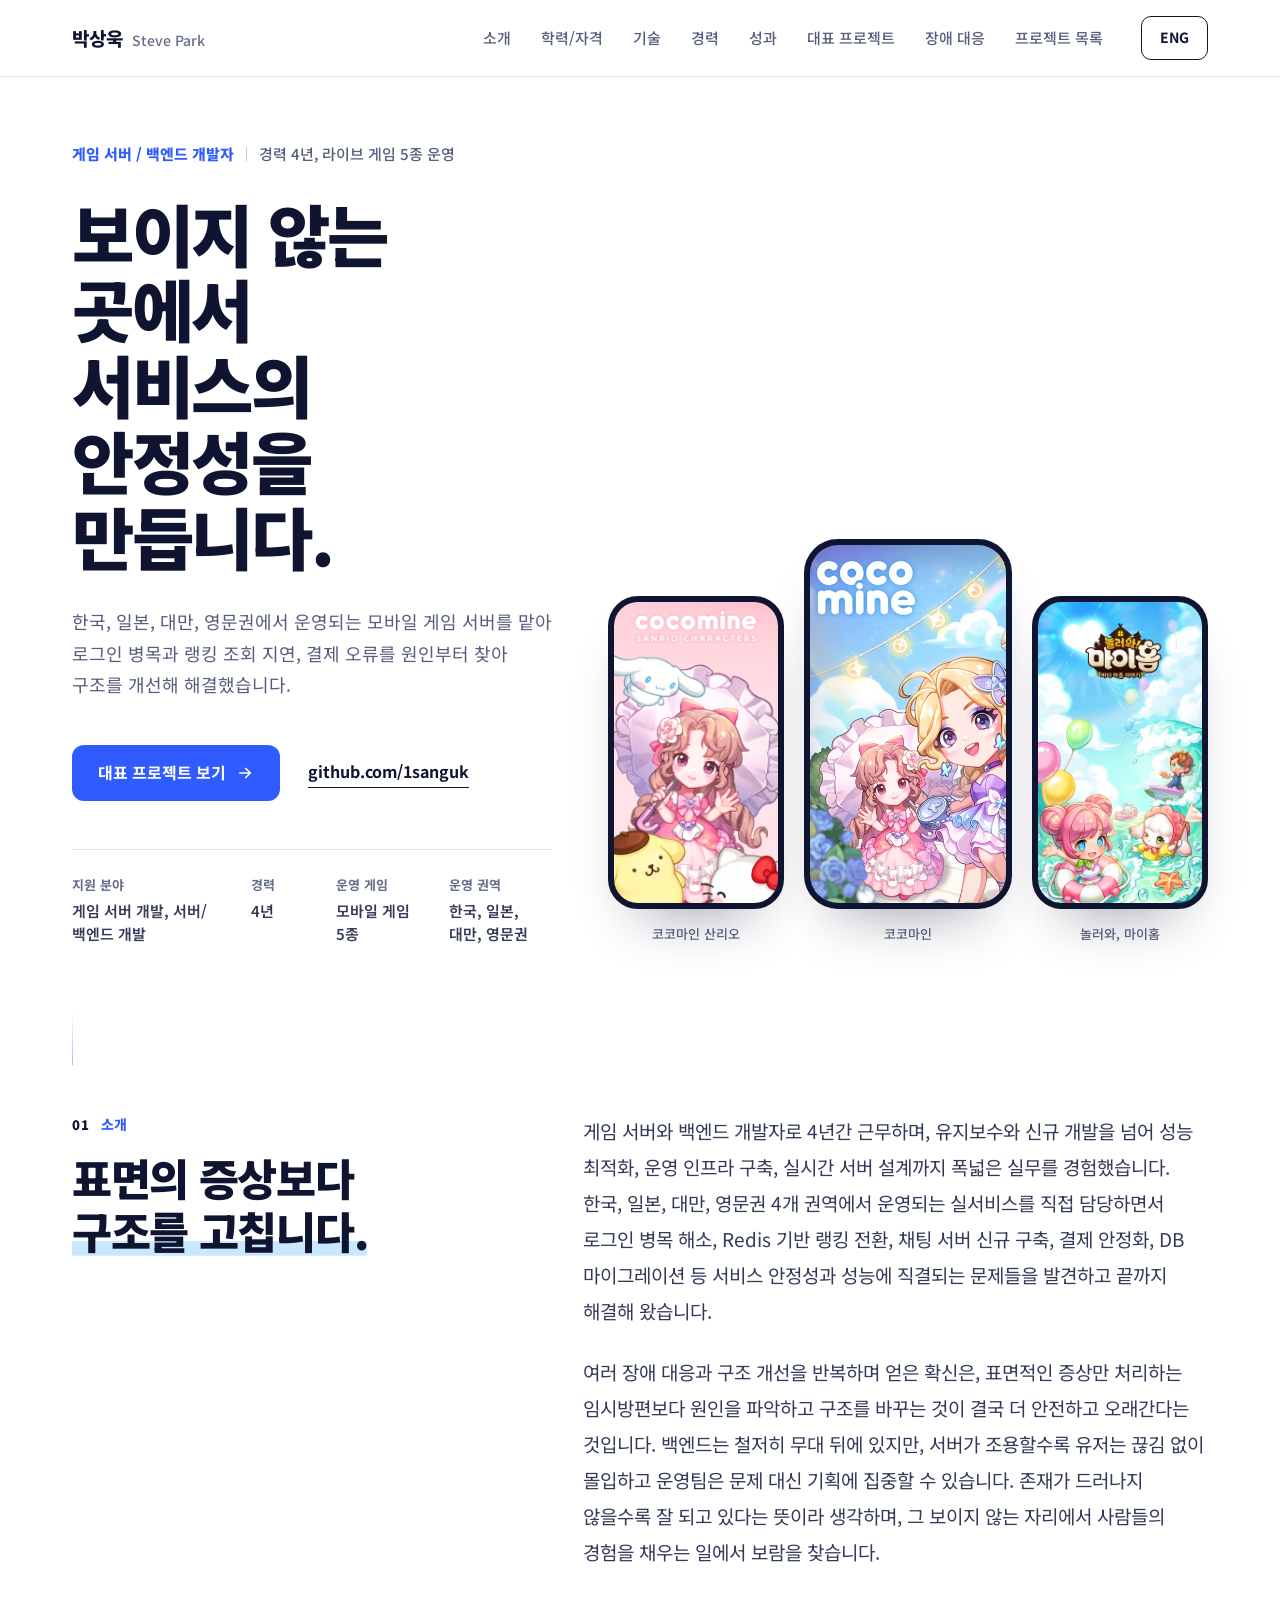
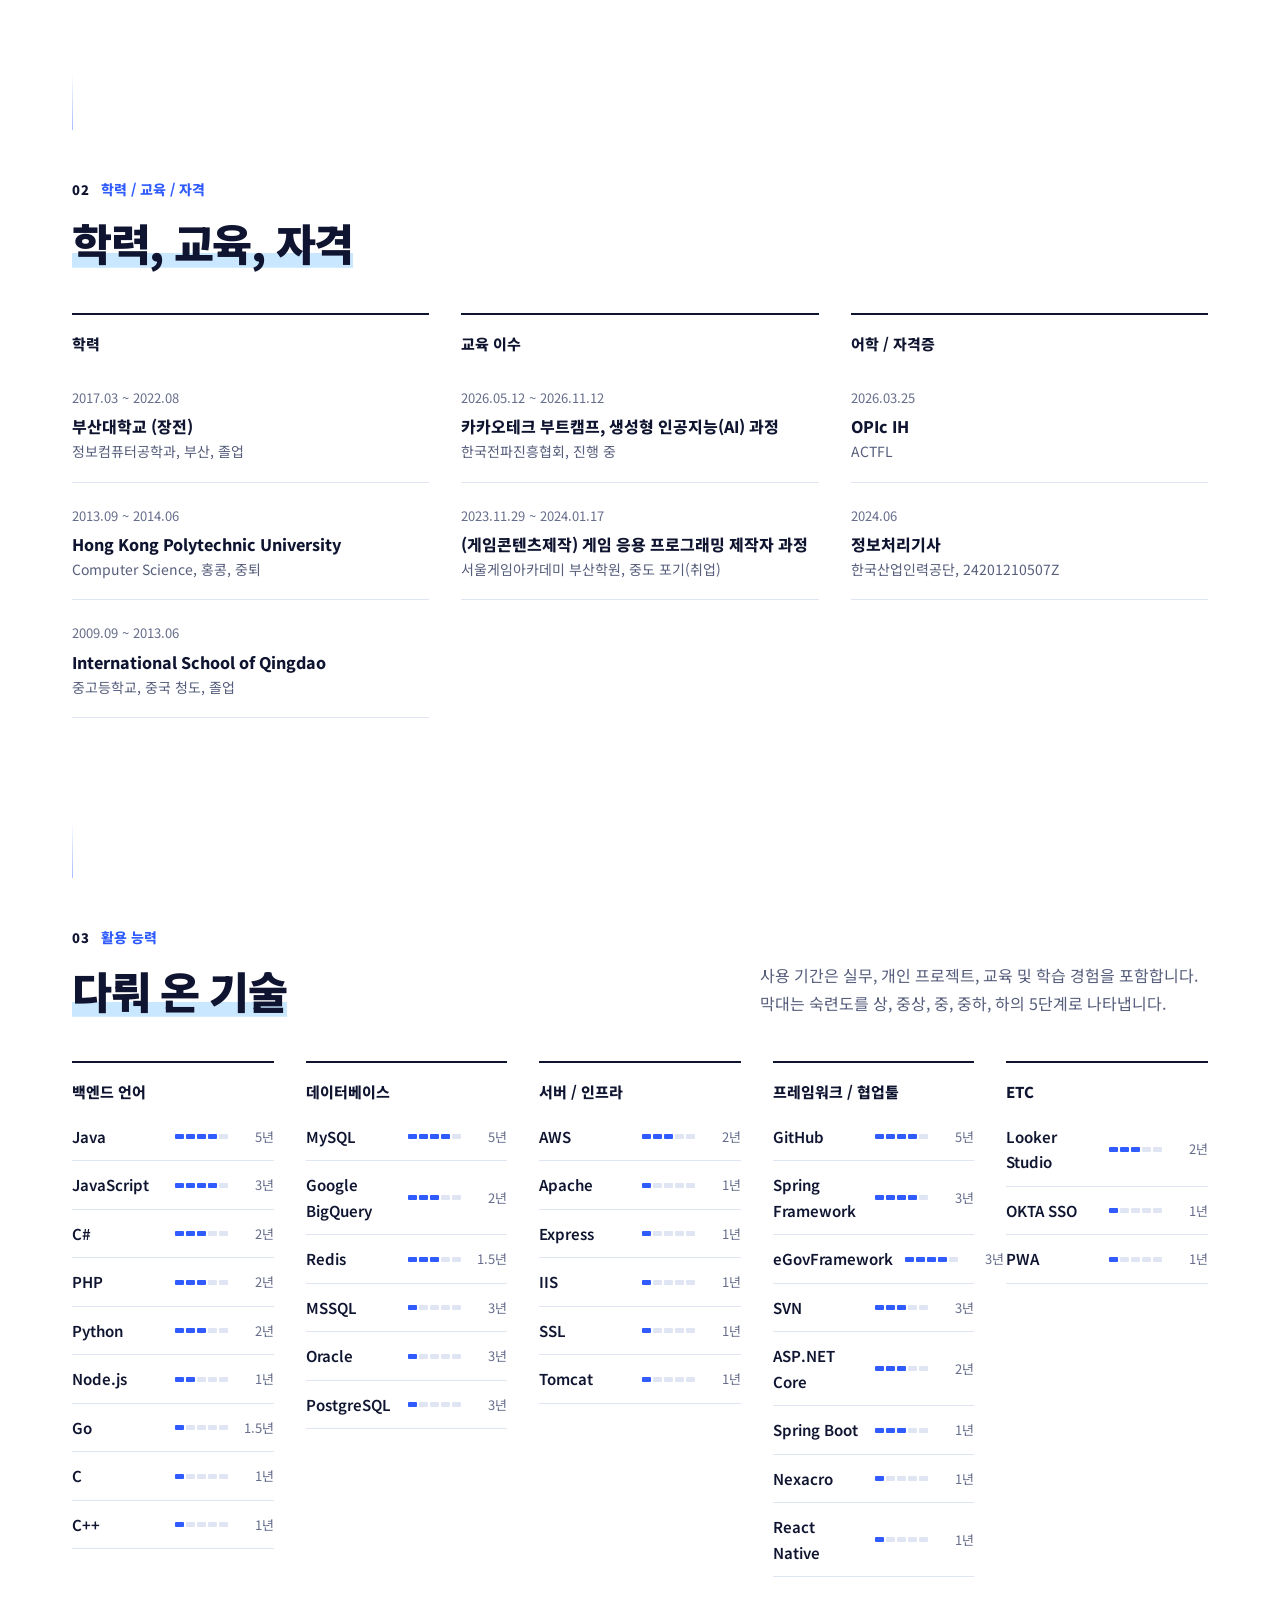
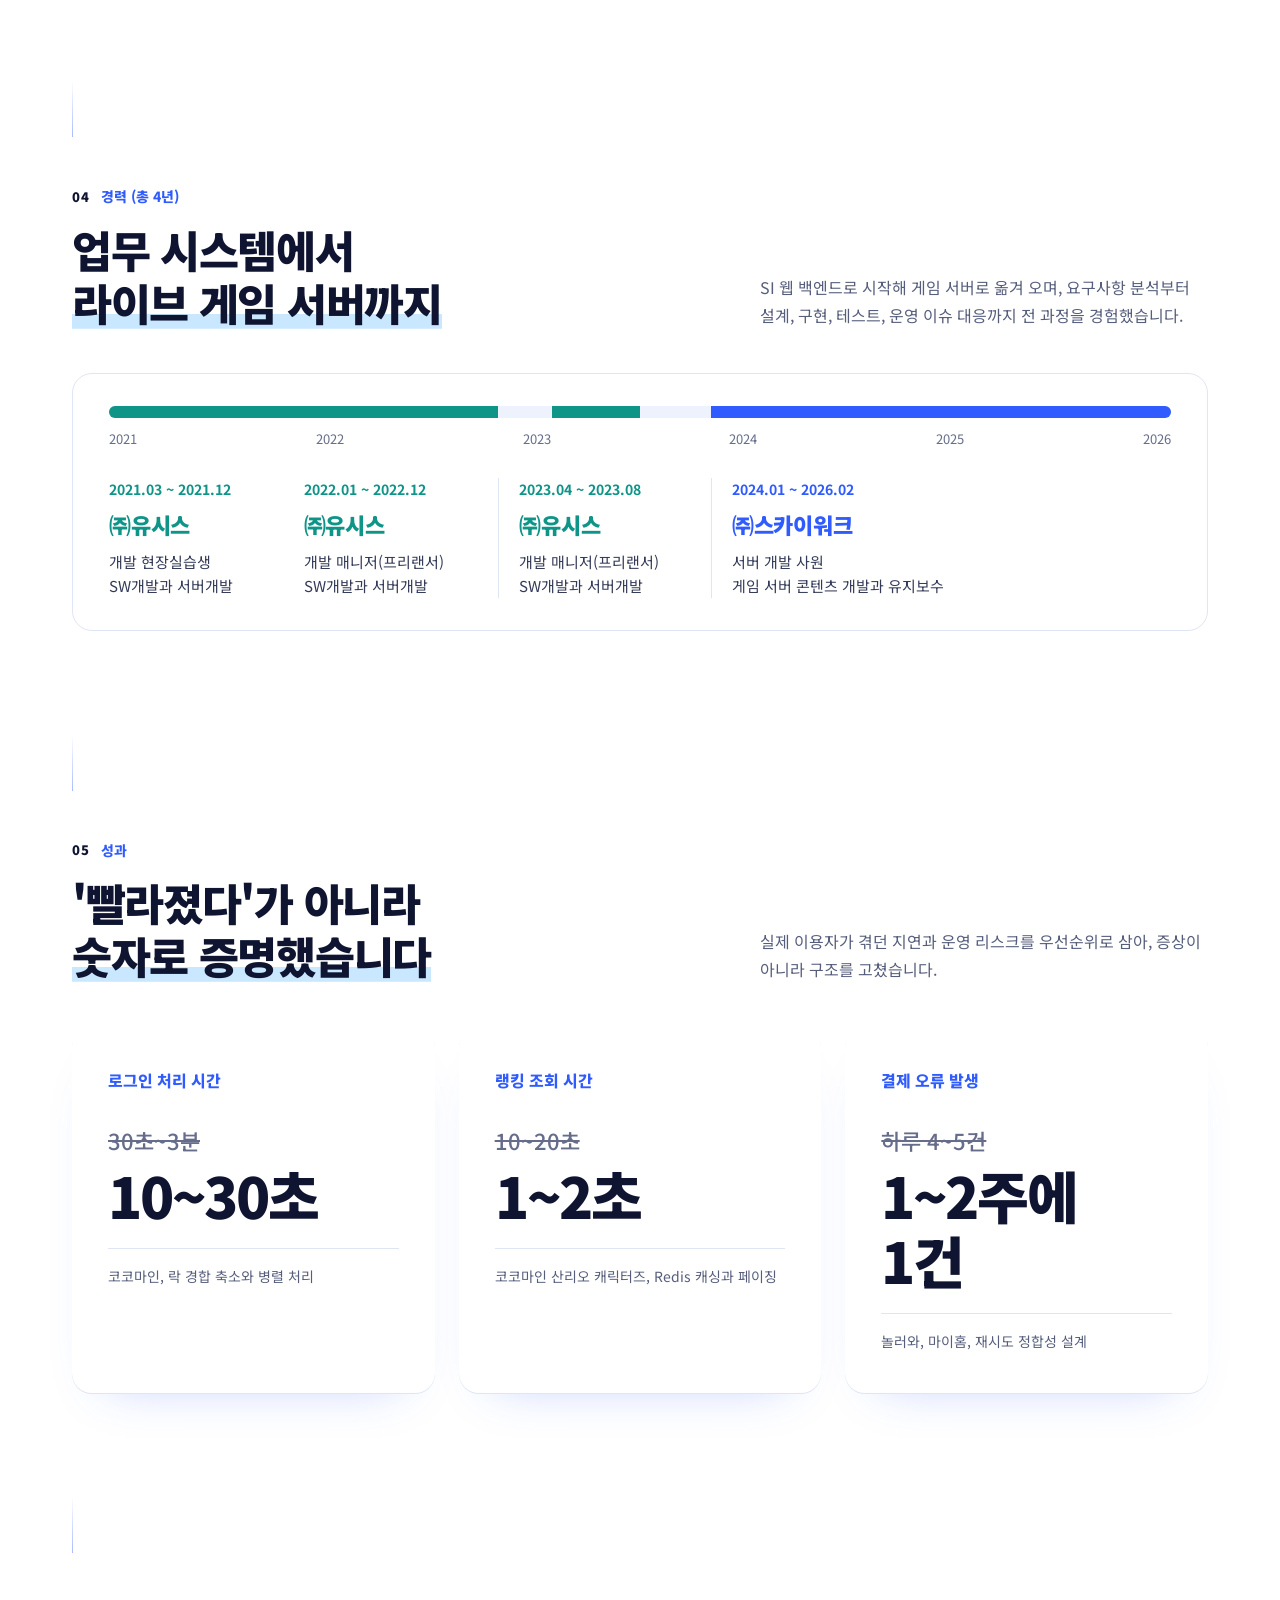
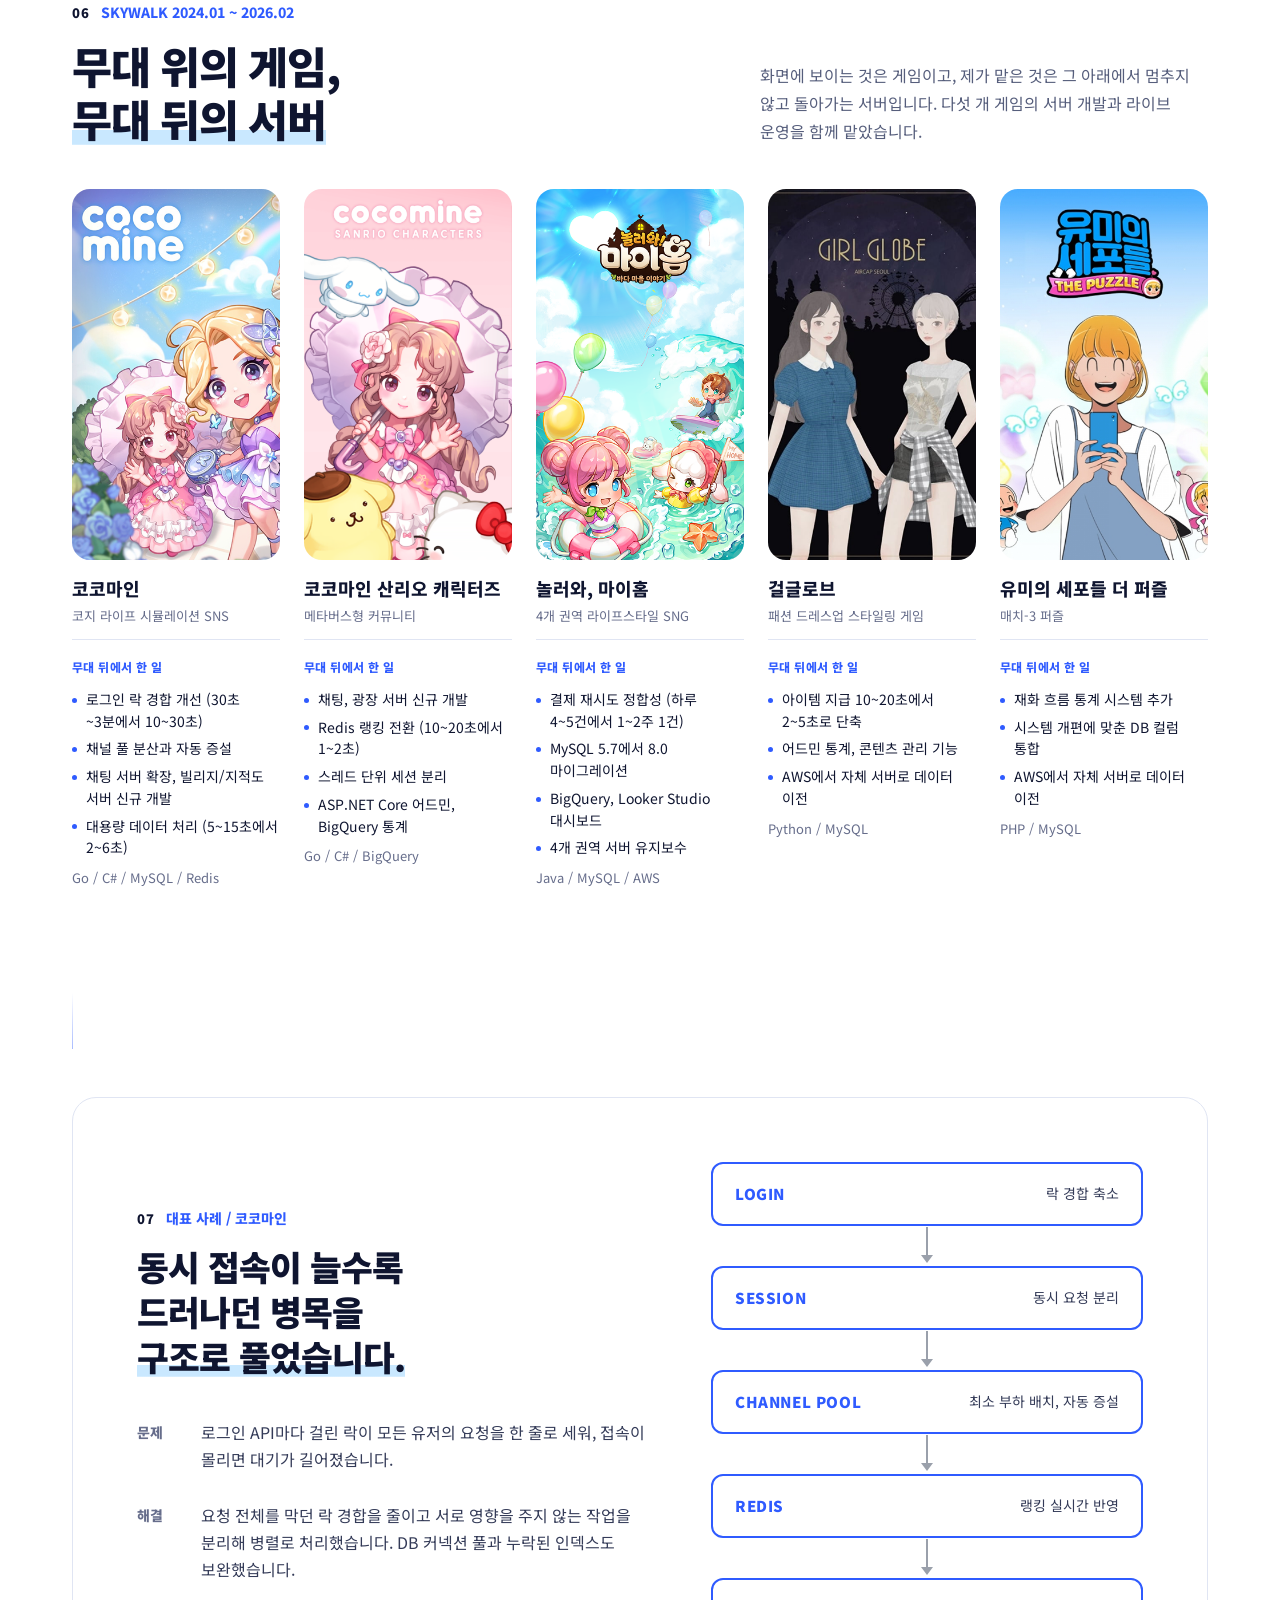
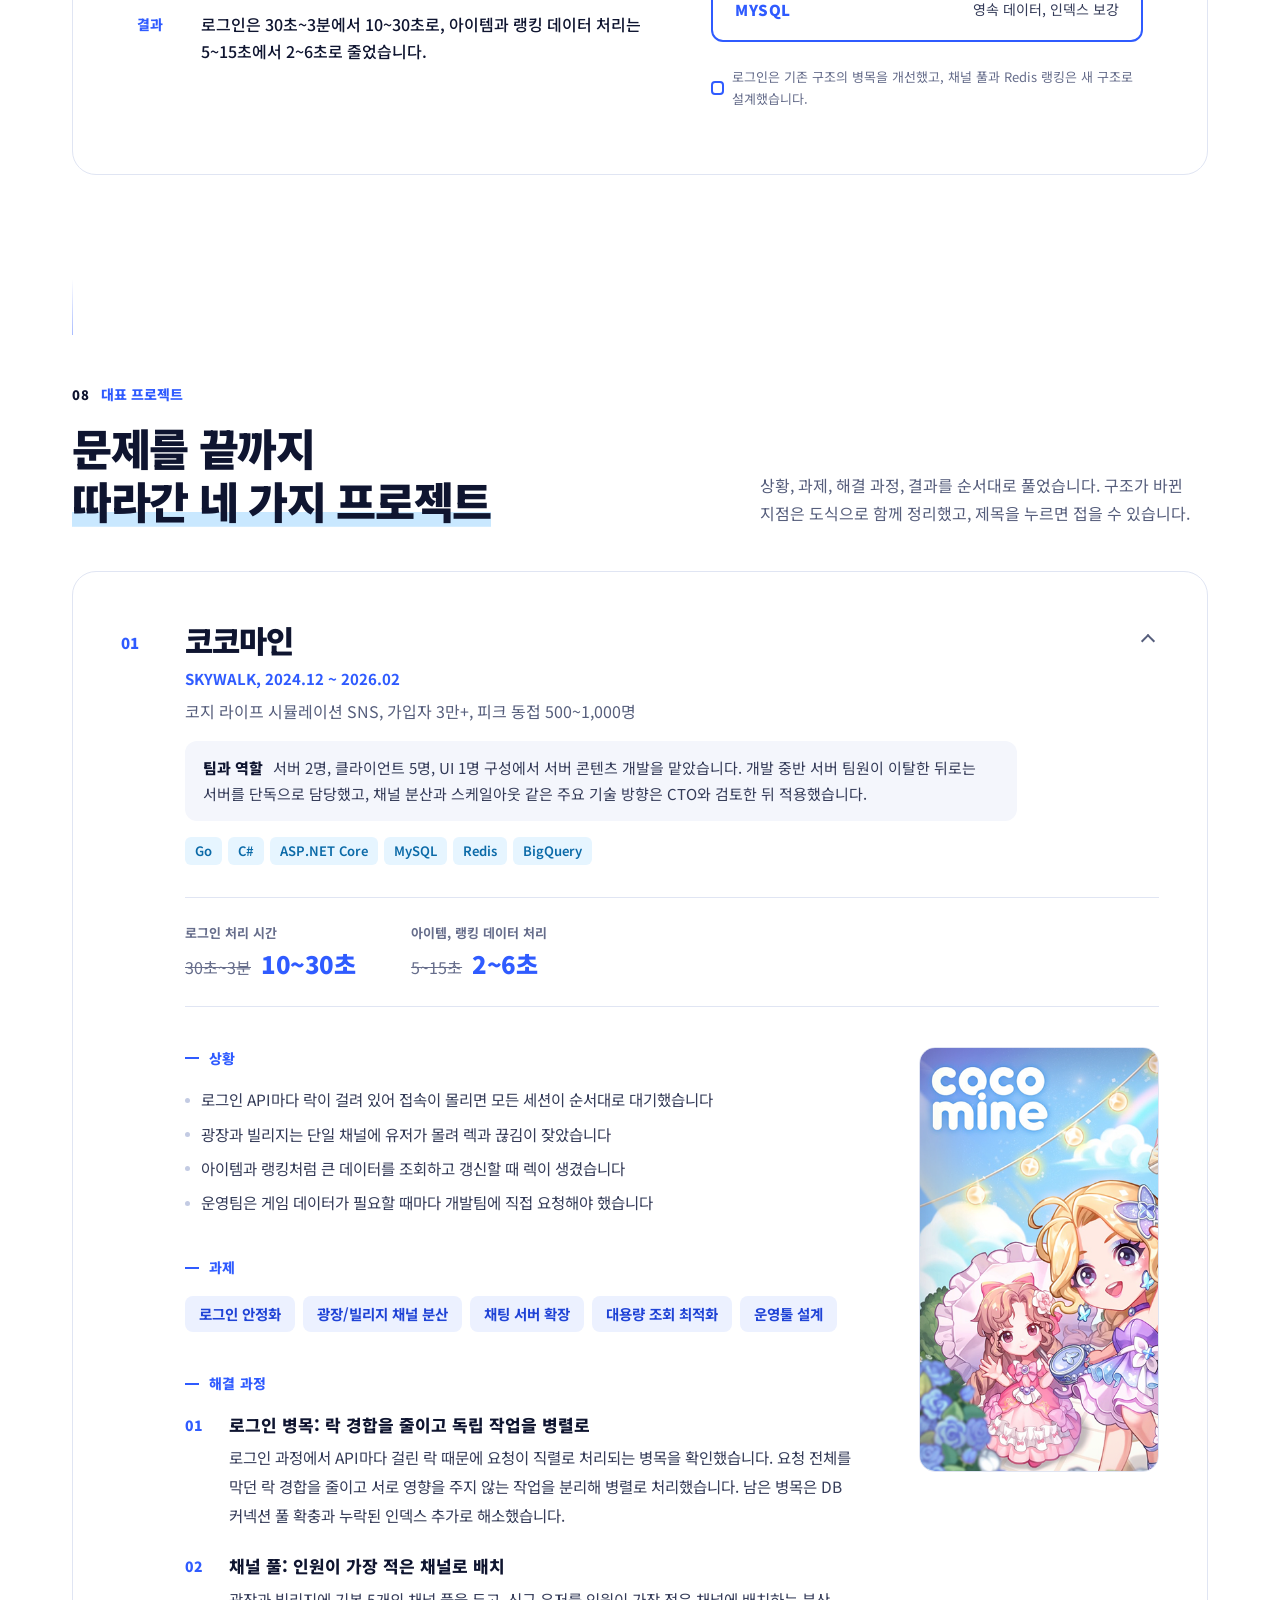
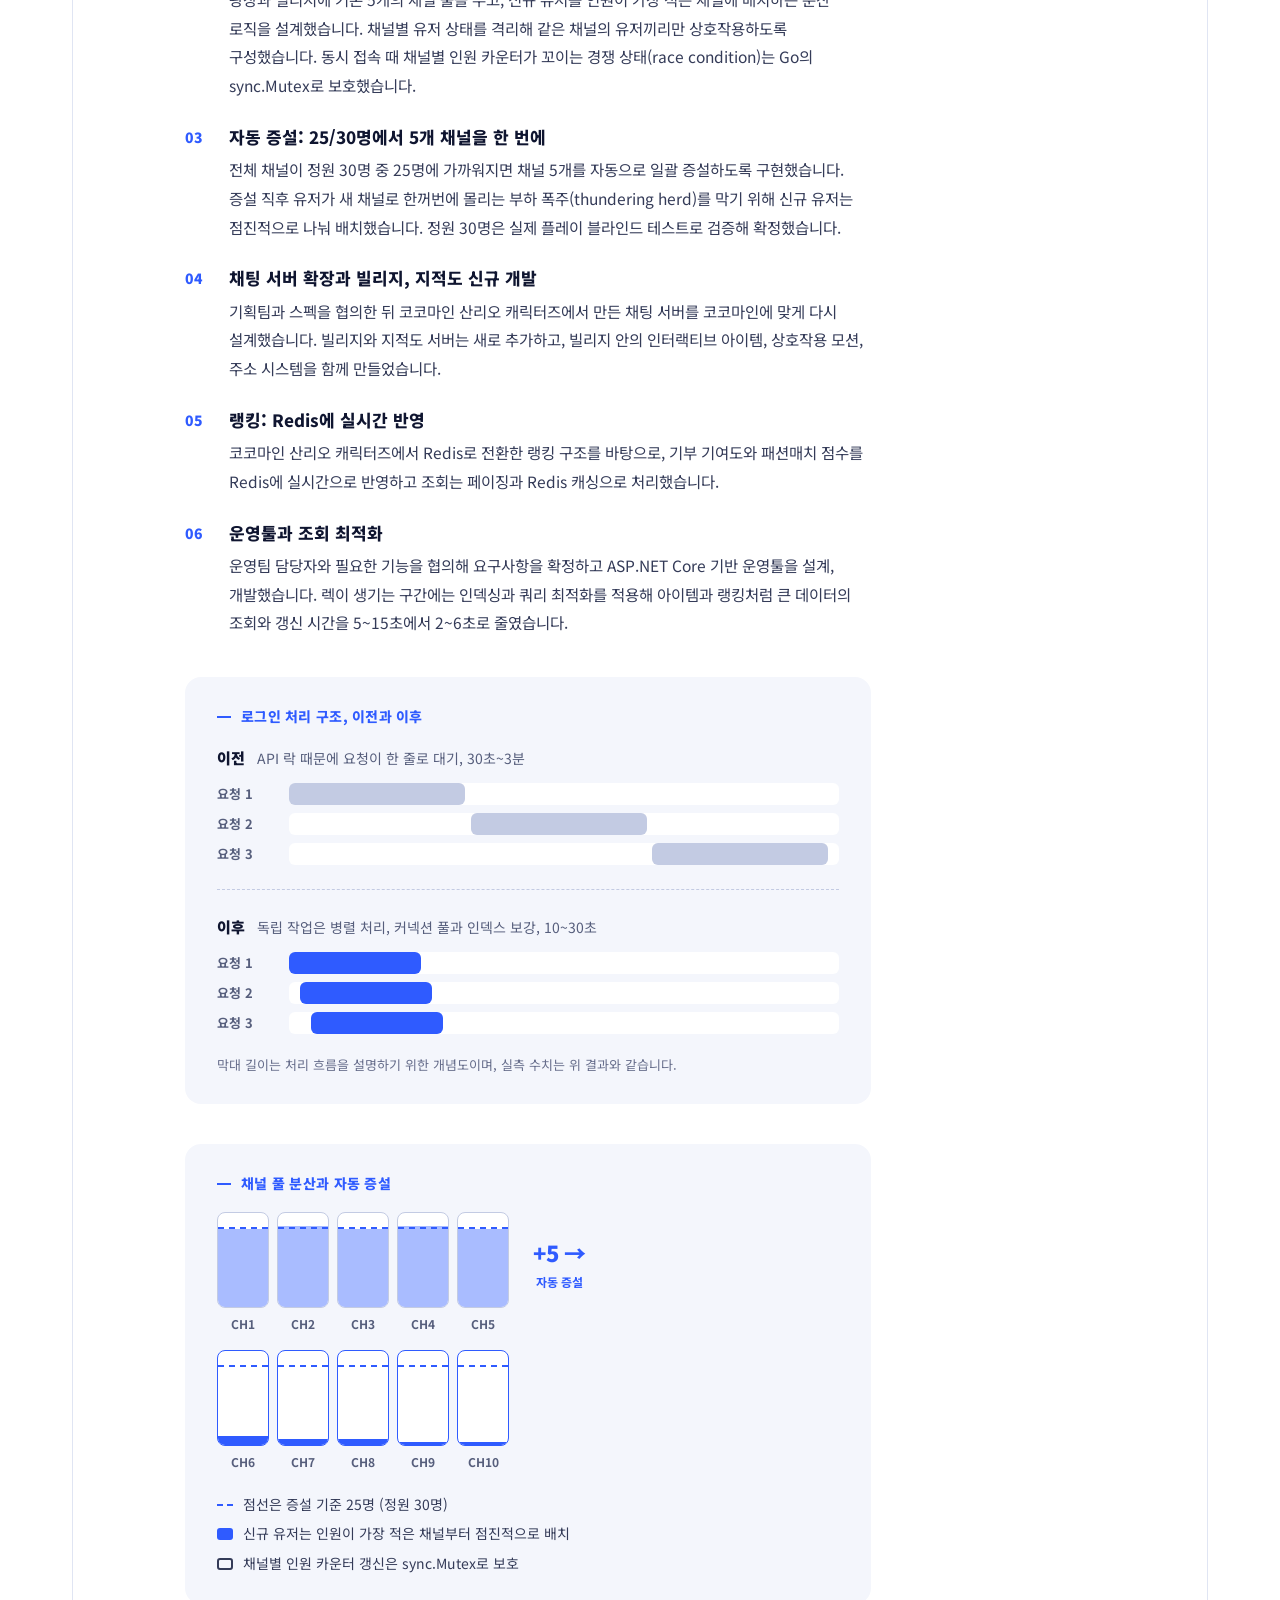
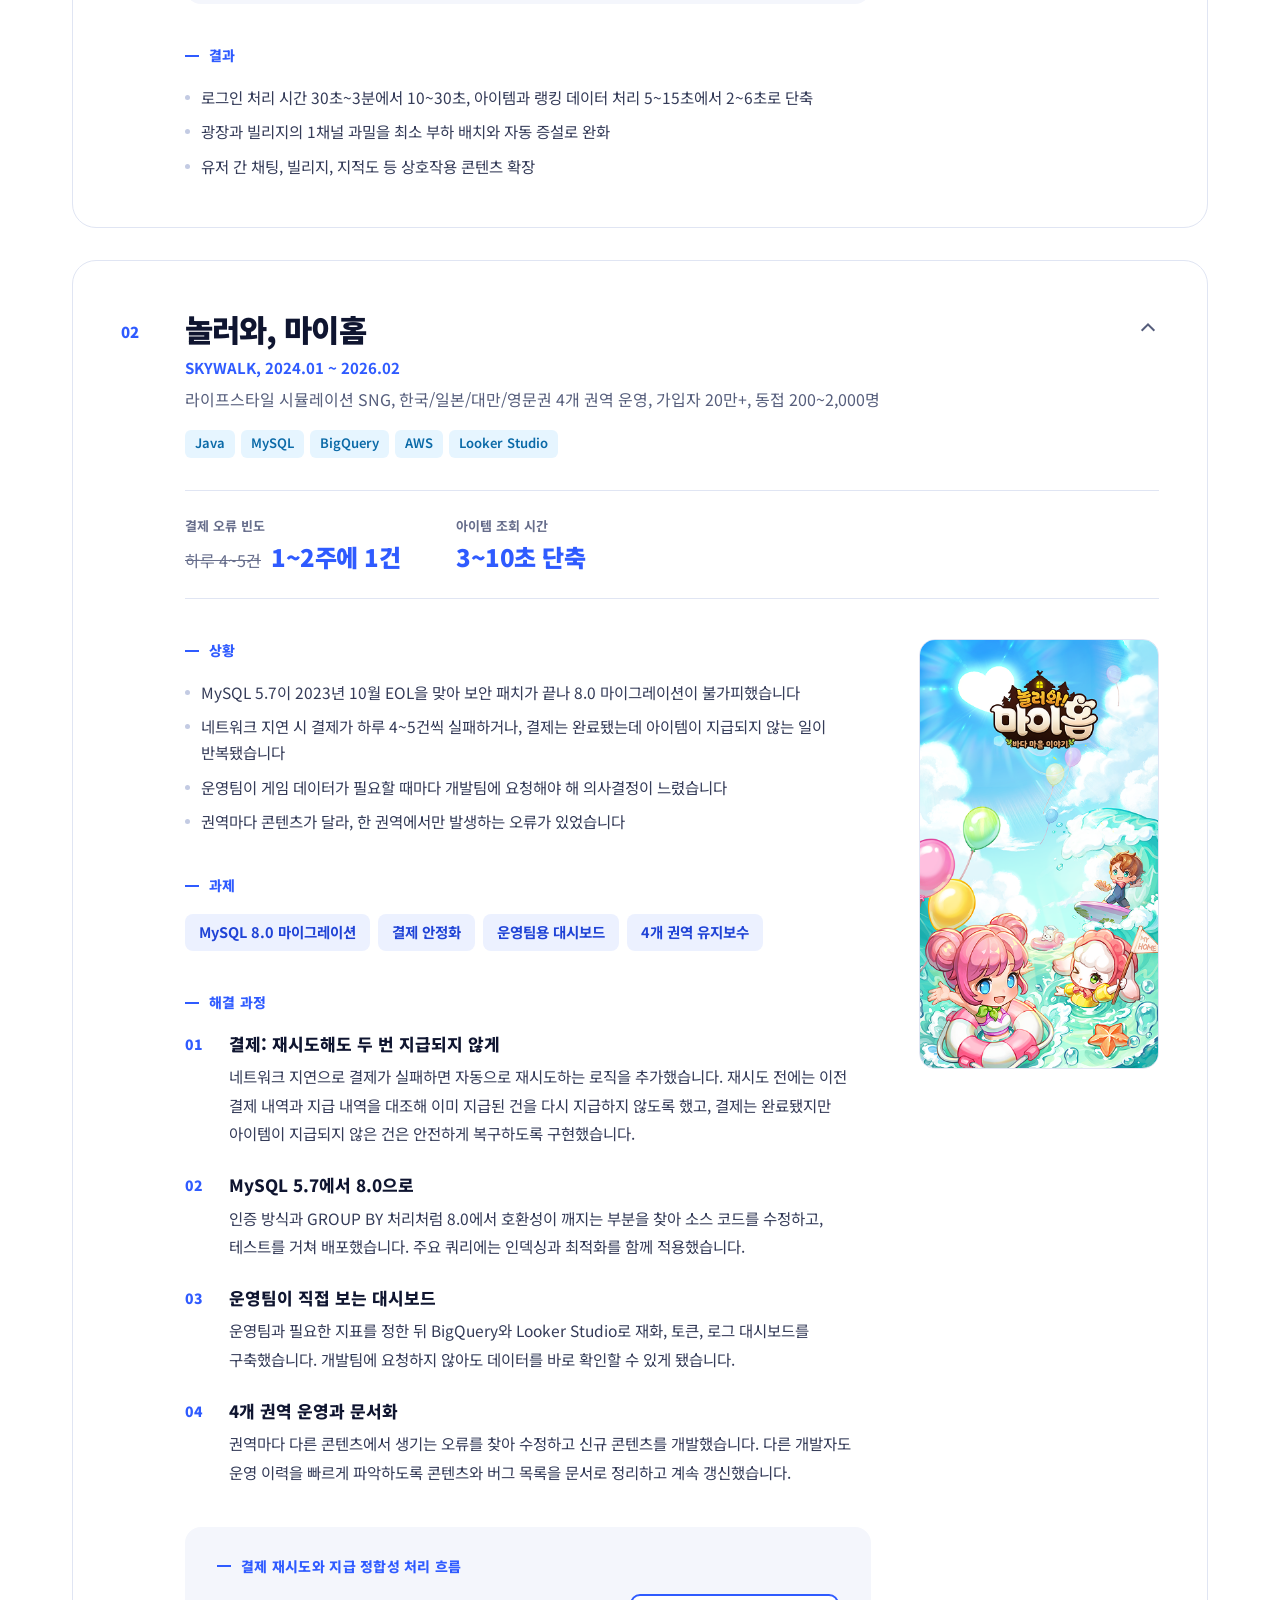
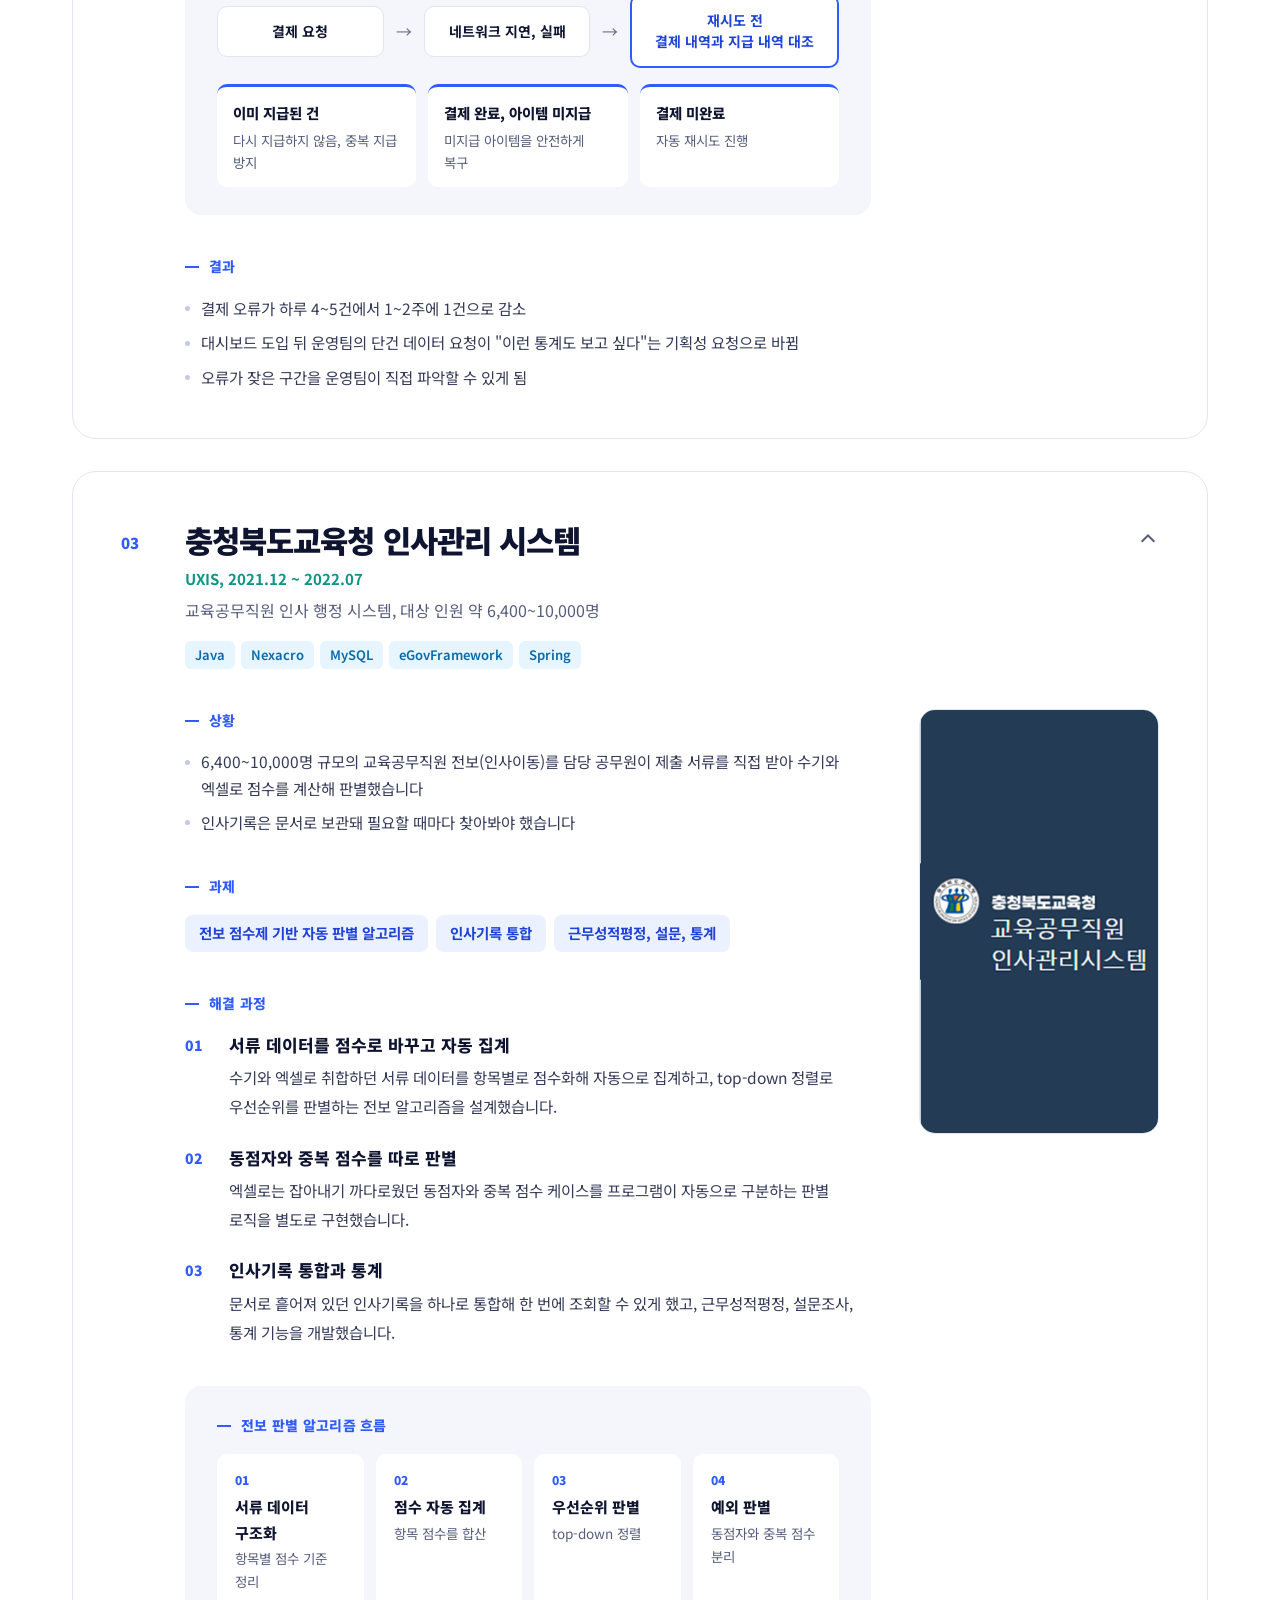
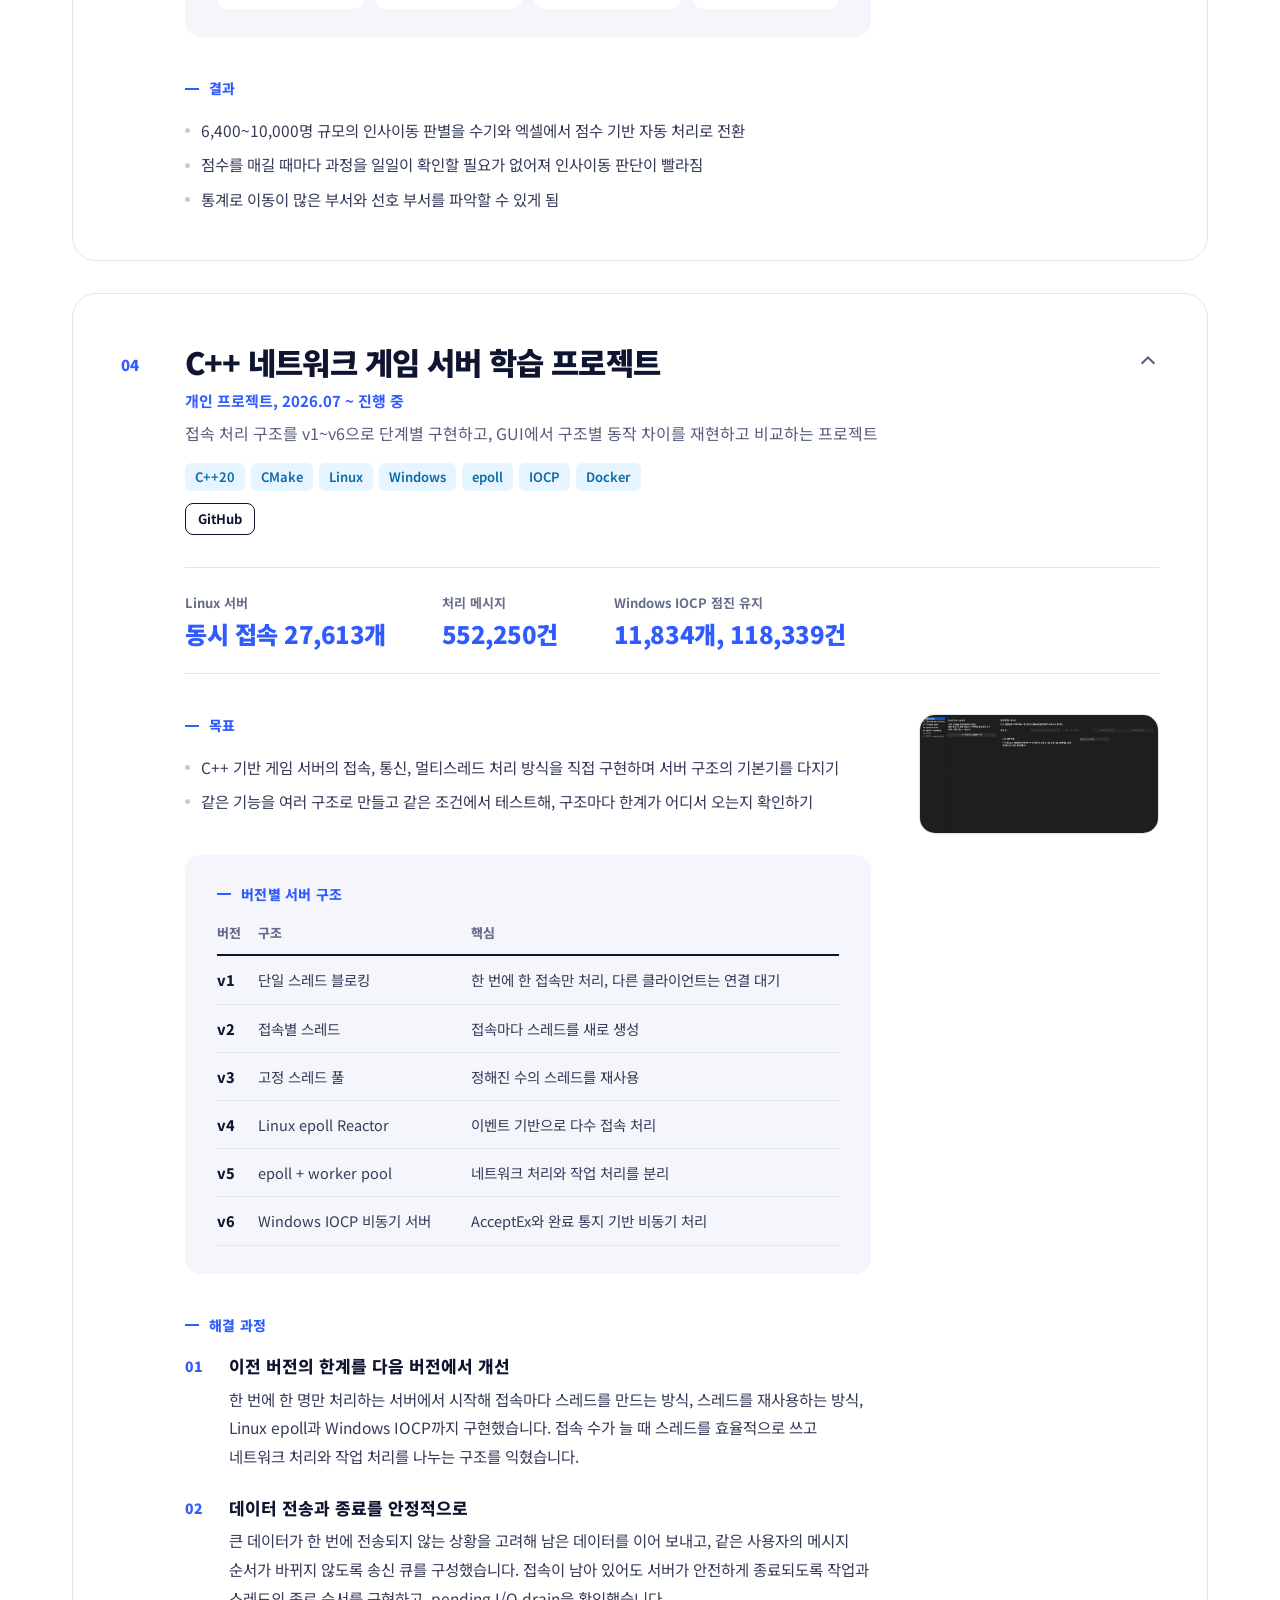
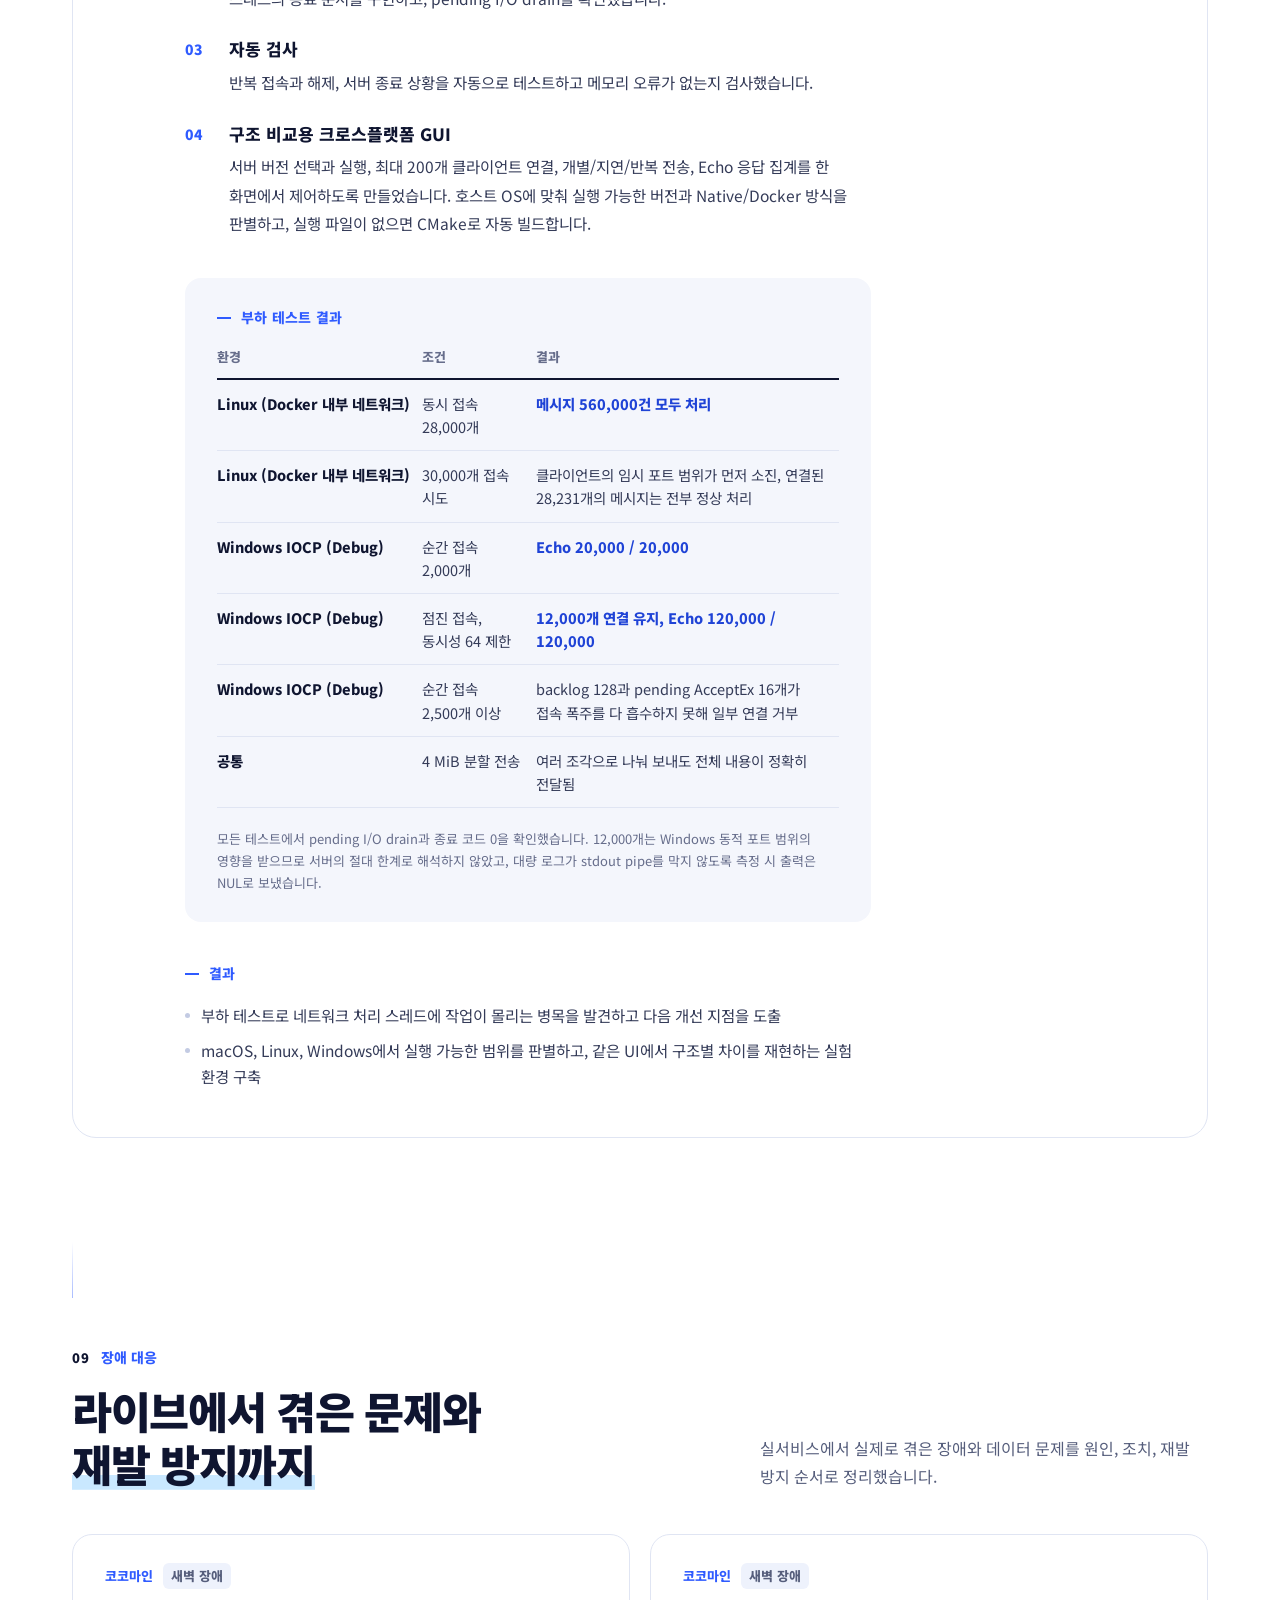
==== commit bc3aa805: "반응형 추가" ====
--- a/index.html
+++ b/index.html
@@ -6,7 +6,7 @@
 <title>박상욱 | 게임 서버 / 백엔드 개발자 포트폴리오</title>
 <meta name="description" content="게임 서버와 백엔드 개발자 박상욱의 포트폴리오입니다. 라이브 모바일 게임 5종의 서버 개발과 운영, 성능 개선 사례를 정리했습니다.">
 <link rel="preconnect" href="https://fonts.googleapis.com">
-<link rel="stylesheet" href="style.css?v=20261002e">
+<link rel="stylesheet" href="style.css?v=20261007b">
 <script>
   (() => {
     const storageKey = 'portfolio_analytics_opt_out';
@@ -1241,6 +1241,6 @@
 
 <button class="top-btn" id="topBtn" type="button" aria-label="맨 위로" onclick="window.scrollTo({top:0,behavior:'smooth'})">Top</button>
 
-<script src="script.js?v=20261002e"></script>
+<script src="script.js?v=20261007b"></script>
 </body>
 </html>
--- a/style.css
+++ b/style.css
@@ -2141,6 +2141,23 @@
     grid-template-columns: 1fr;
   }
 
+  .career-cols {
+    flex-direction: column;
+    margin-top: 1.25rem;
+  }
+
+  .career-col {
+    flex-basis: auto;
+    padding: 1rem 0;
+    border-left: none;
+    border-top: 1px solid var(--line);
+  }
+
+  .career-col:first-child {
+    padding-top: 0;
+    border-top: none;
+  }
+
   .deep-kpis,
   .deep-grid {
     margin-left: 0;
@@ -2300,8 +2317,39 @@
     padding: 1.25rem 1rem;
   }
 
-  .diagram .vtable {
-    font-size: 0.8125rem;
+  .diagram .vtable,
+  .diagram .vtable tbody,
+  .diagram .vtable tr,
+  .diagram .vtable td {
+    display: block;
+    width: 100%;
+  }
+
+  .diagram .vtable thead {
+    display: none;
+  }
+
+  .diagram .vtable tr {
+    padding: 0.75rem 0;
+    border-bottom: 1px solid var(--line);
+  }
+
+  .diagram .vtable tr:first-child {
+    border-top: 2px solid var(--ink);
+  }
+
+  .diagram .vtable td {
+    padding: 0;
+    border: none;
+    font-size: 0.875rem;
+  }
+
+  .diagram .vtable td + td {
+    margin-top: 0.25rem;
+  }
+
+  .diagram .vtable td:first-child {
+    white-space: normal;
   }
 
   .pf-row {
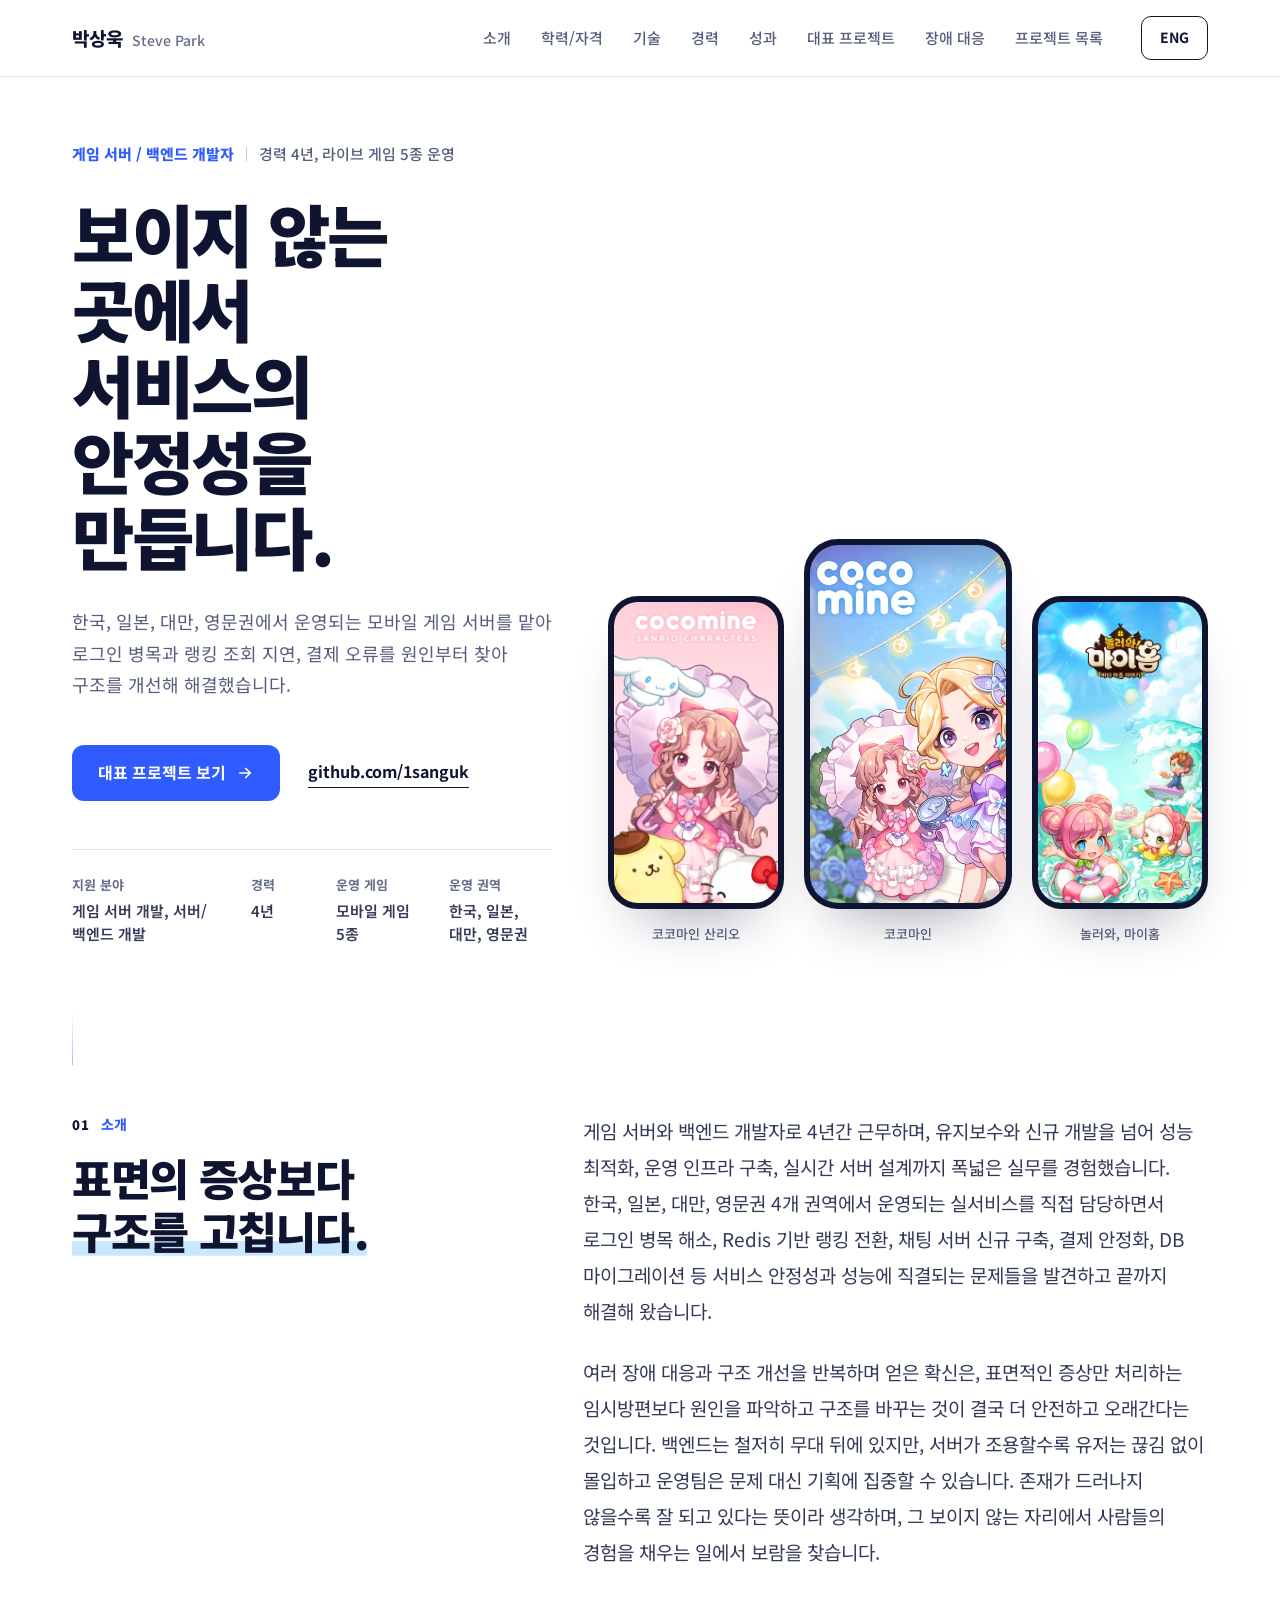
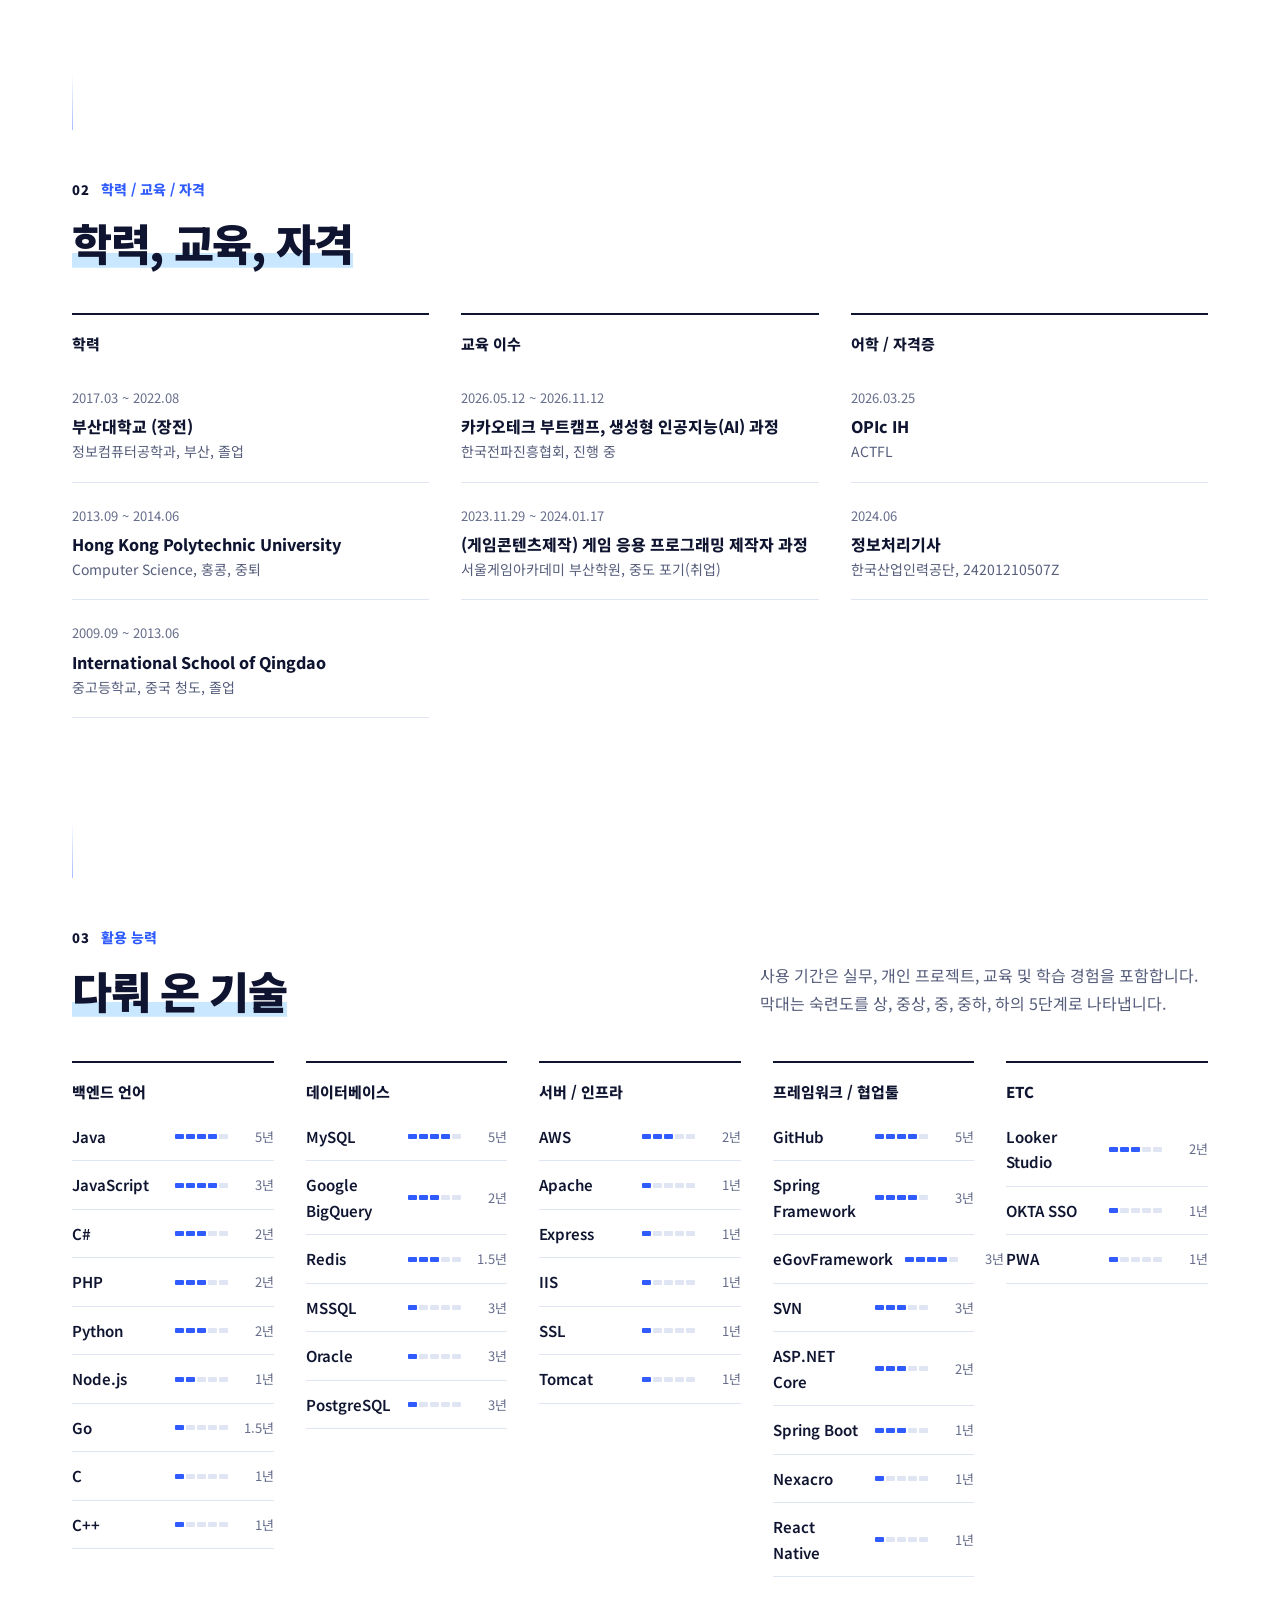
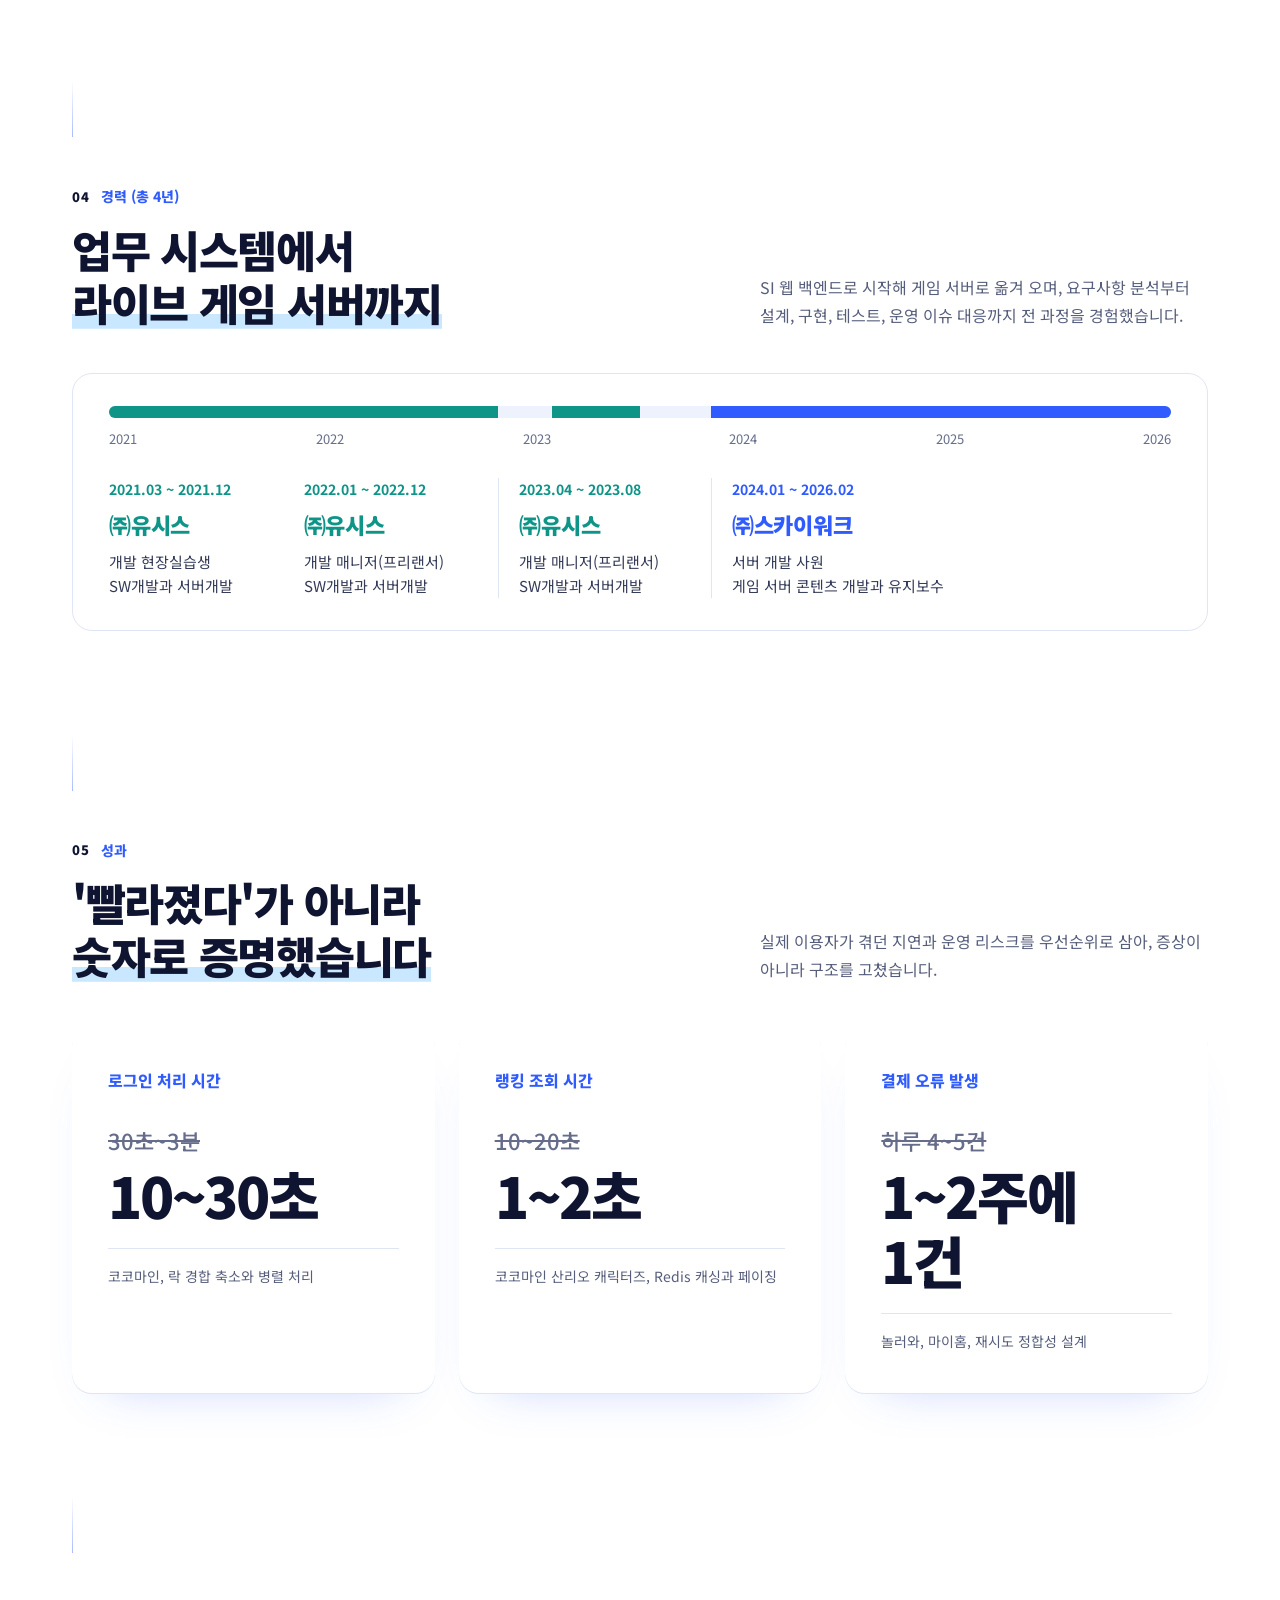
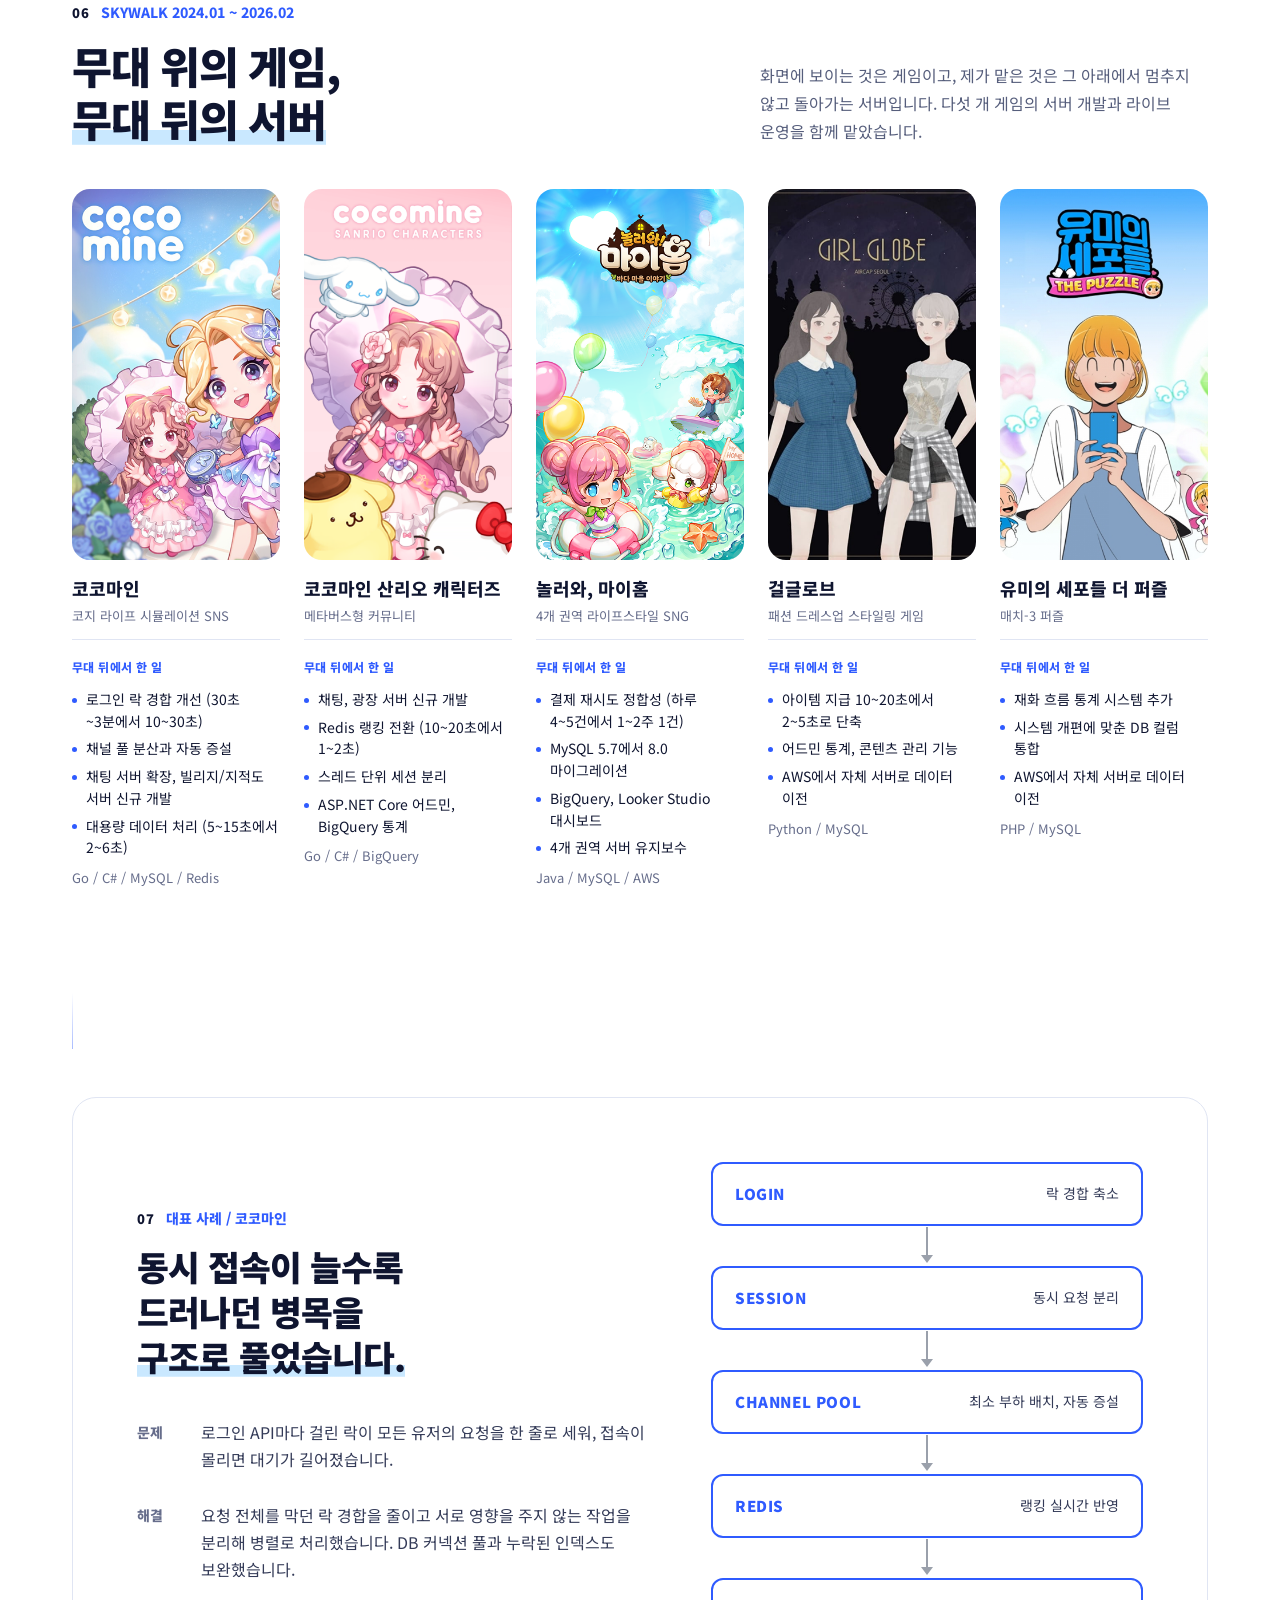
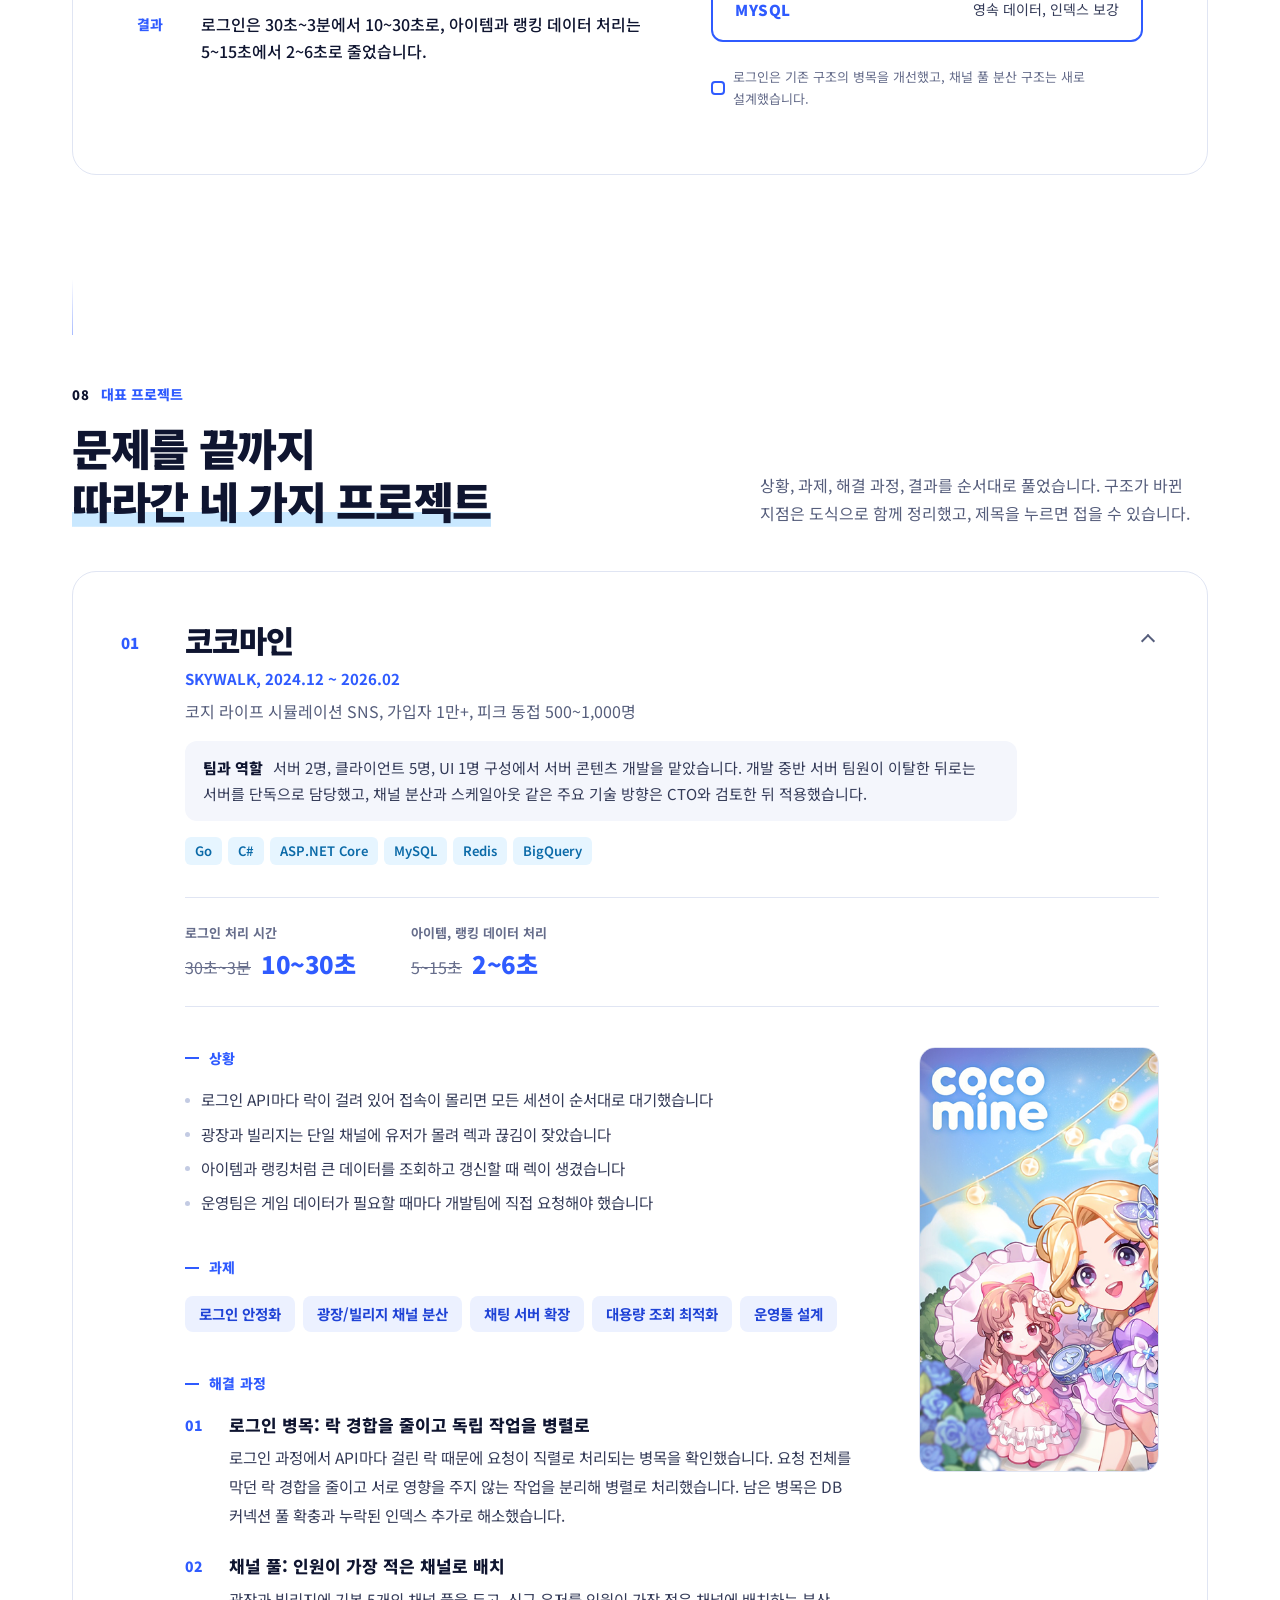
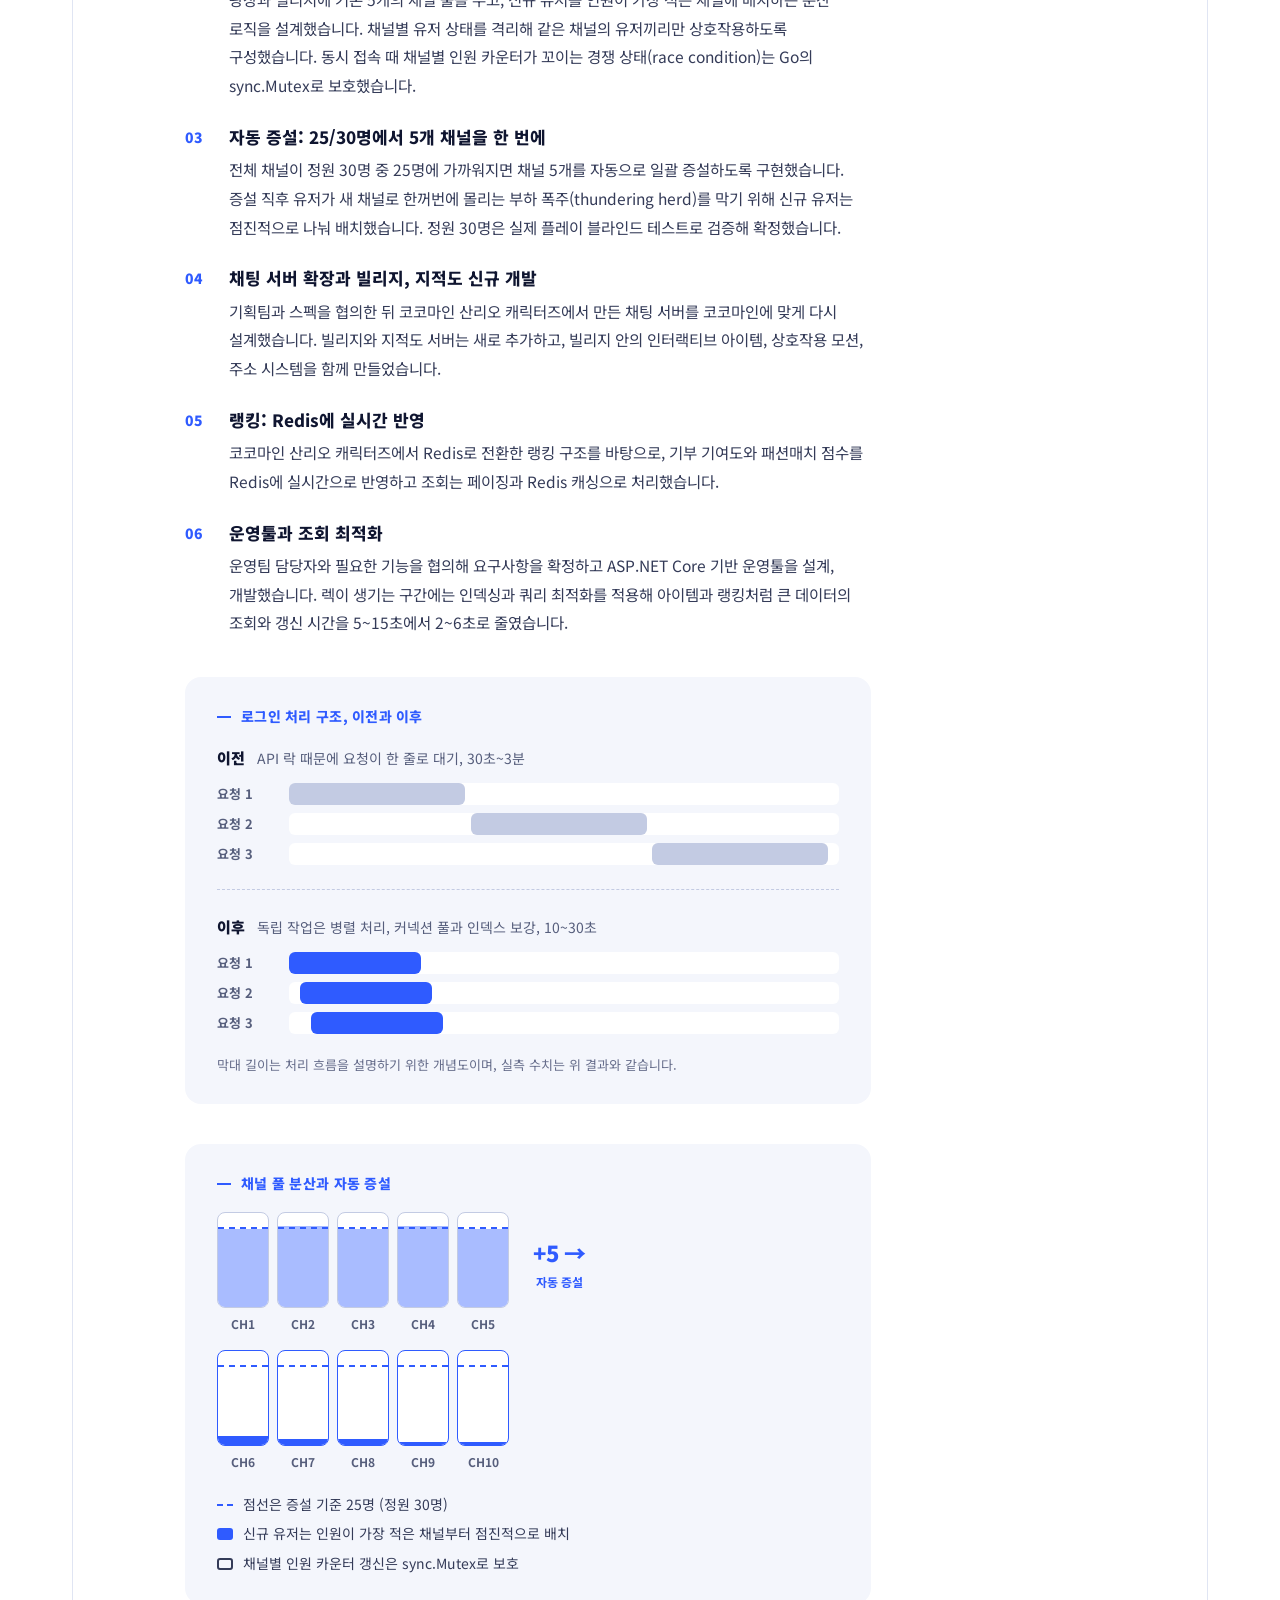
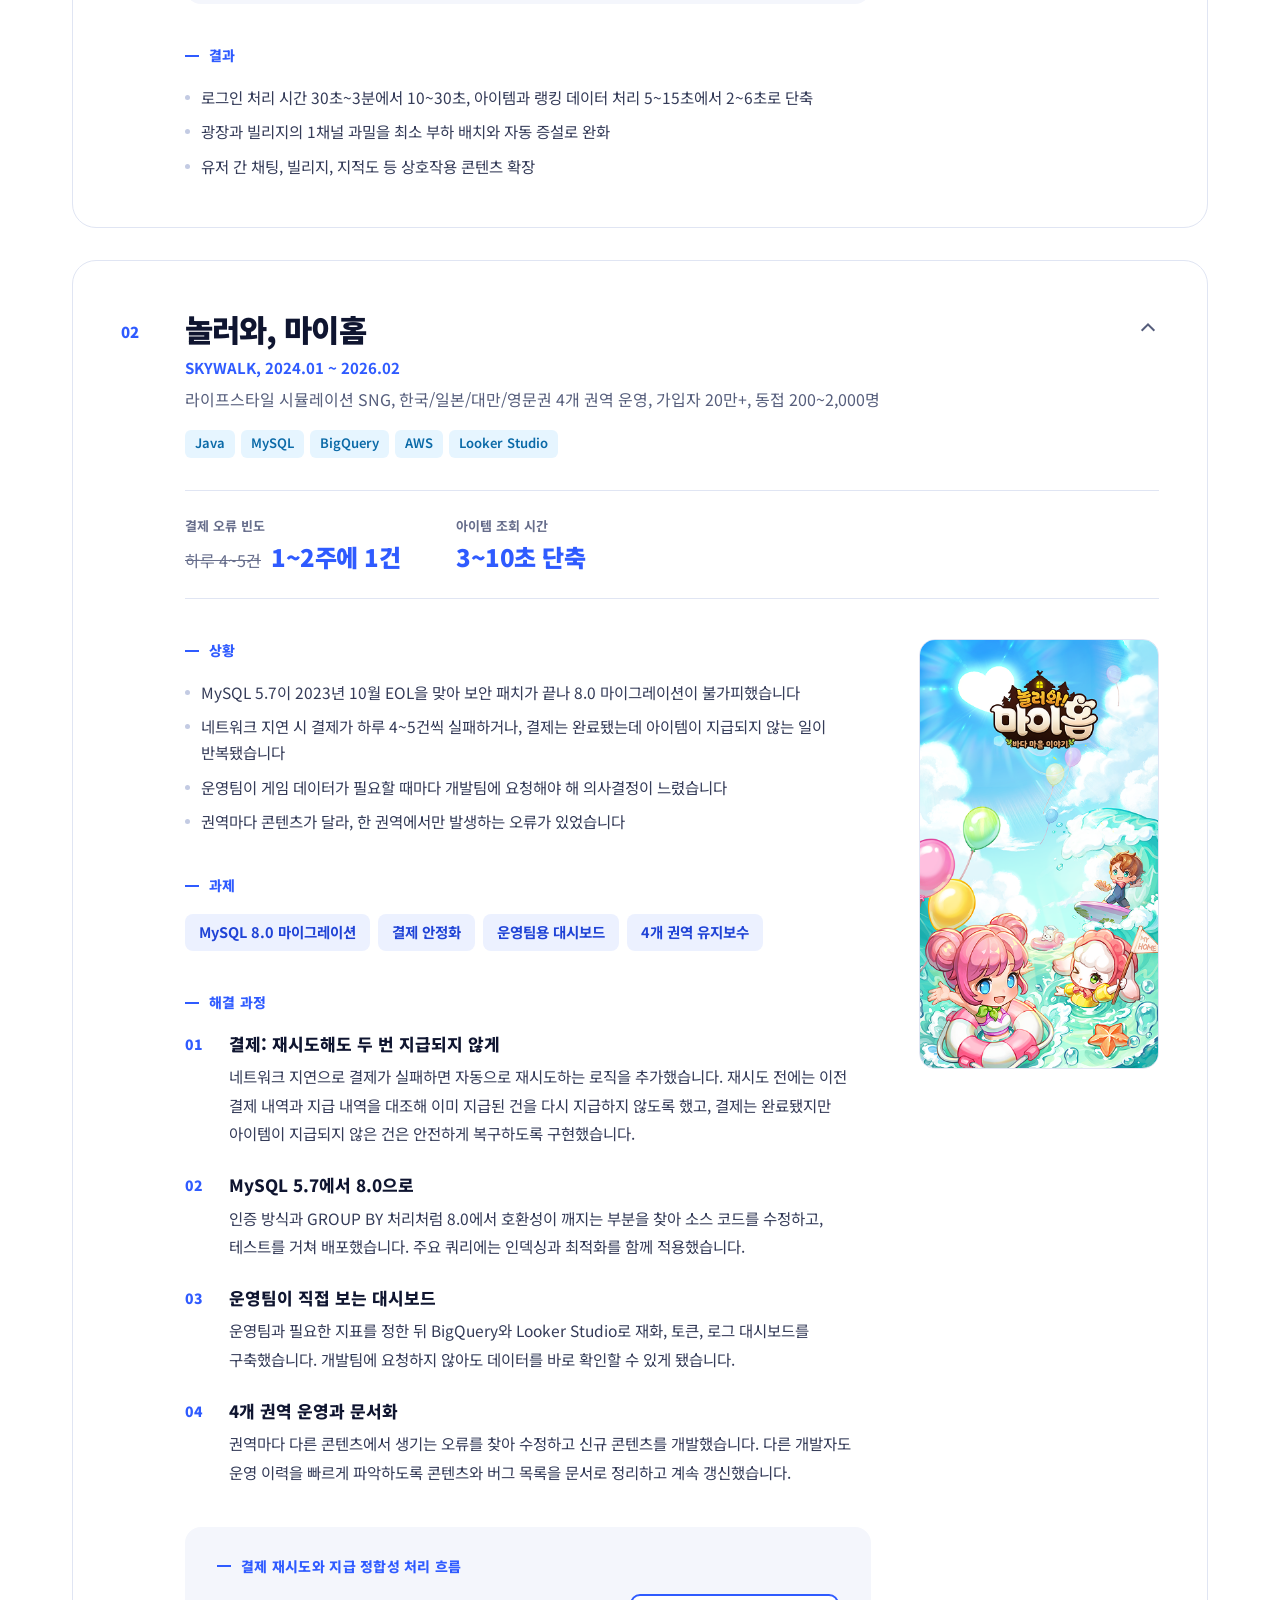
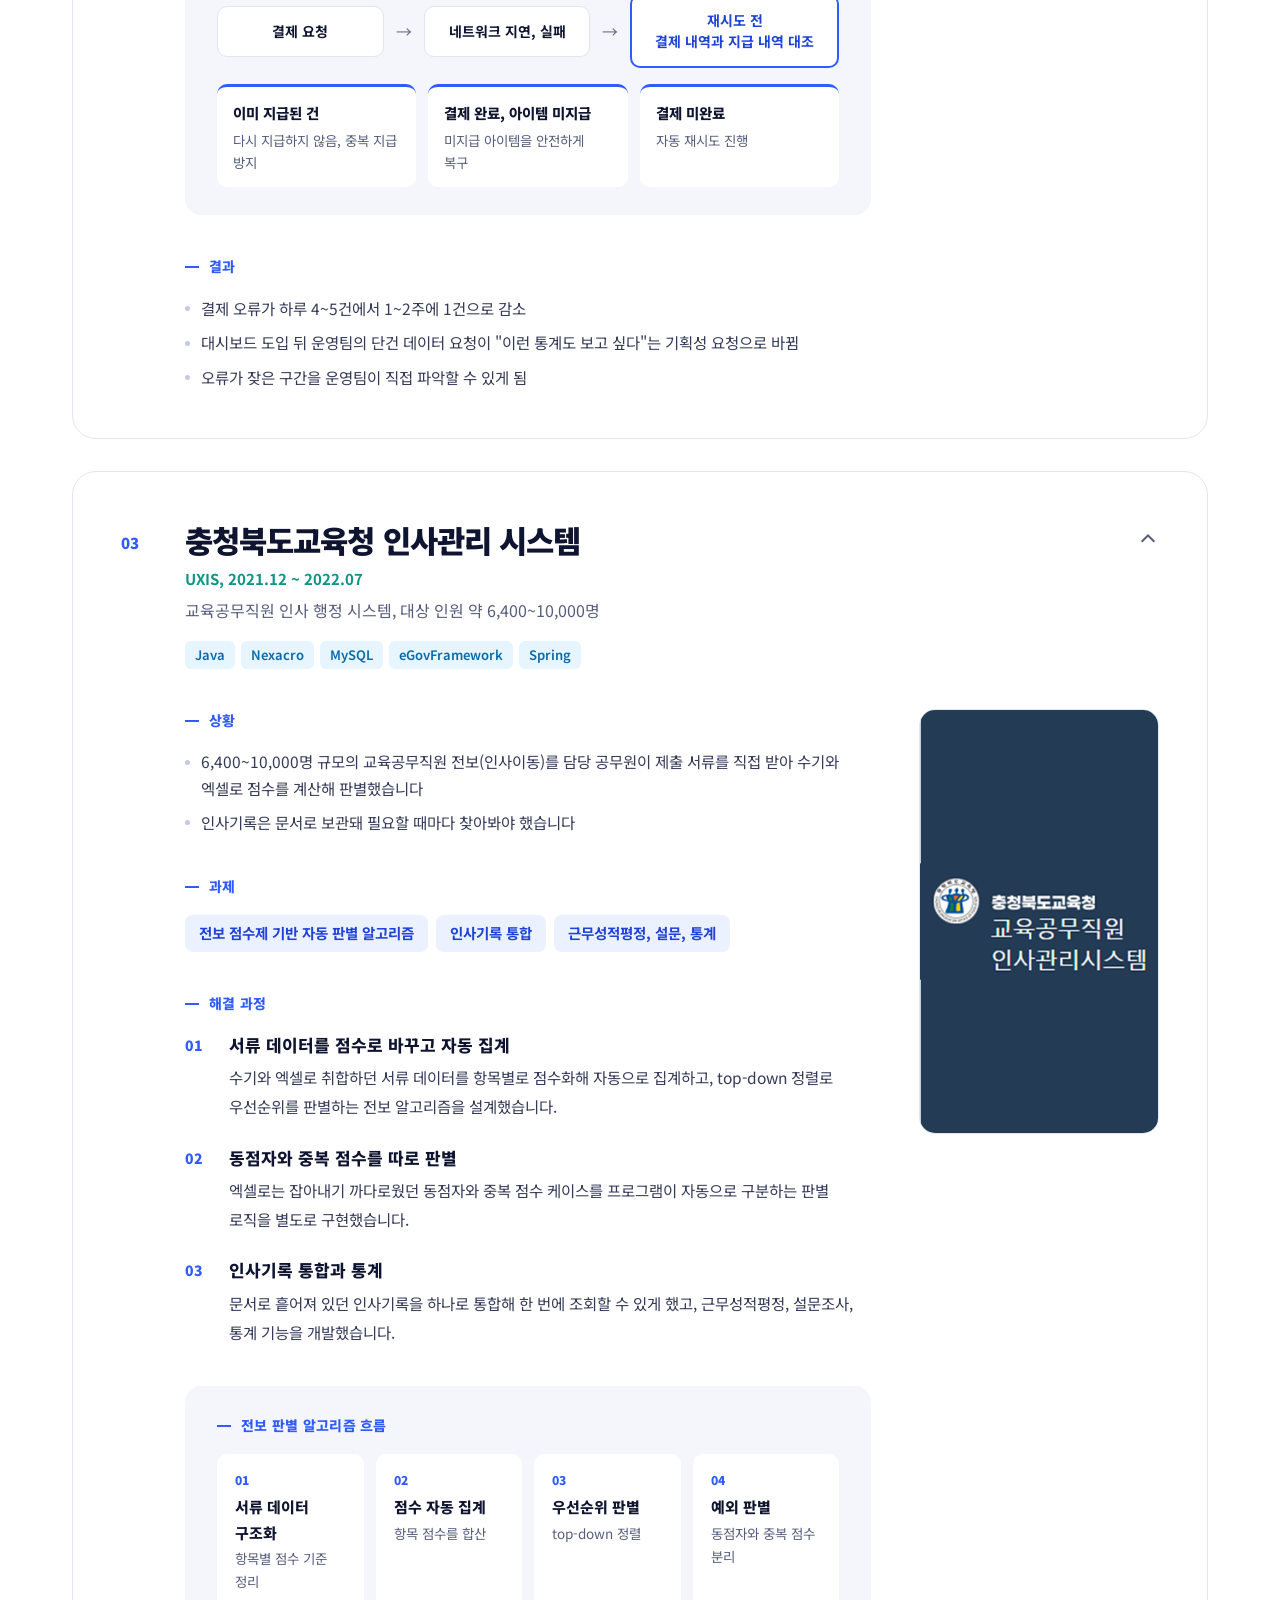
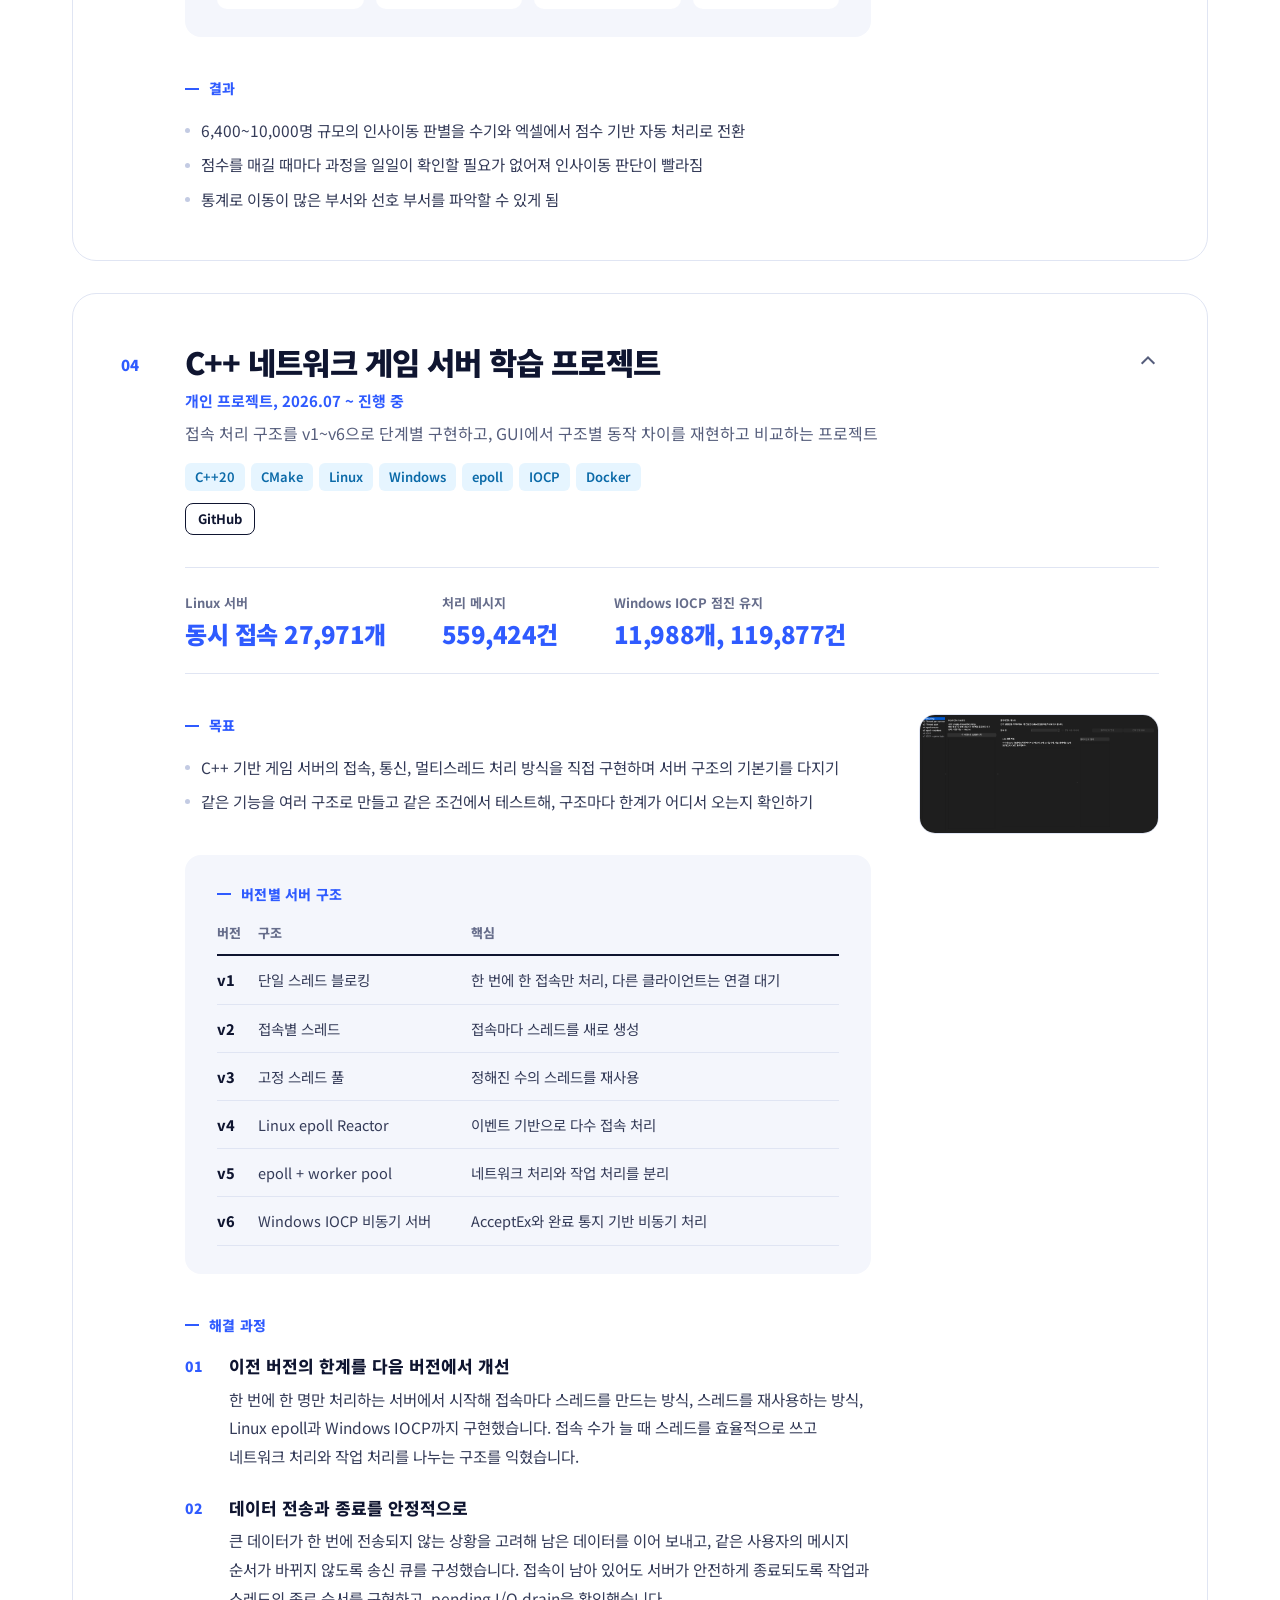
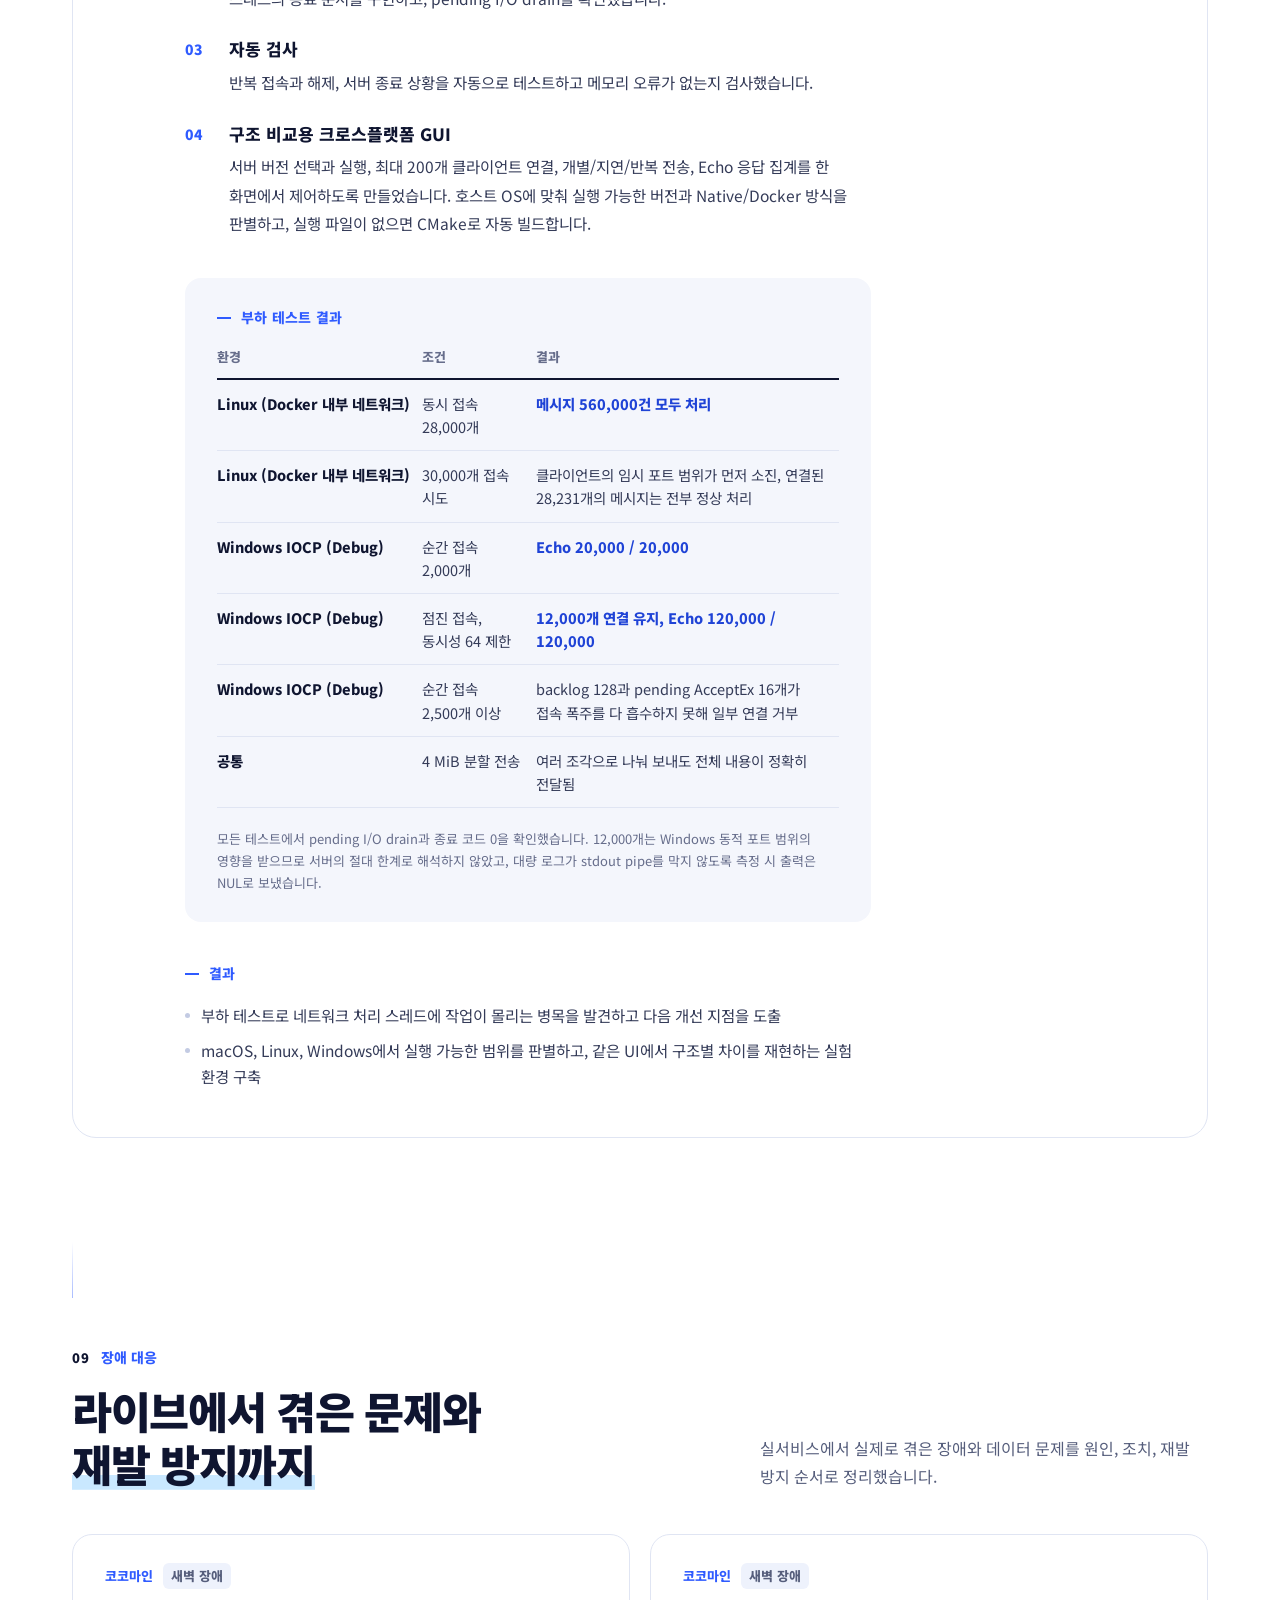
==== commit cefe1a88: "숫자 정정" ====
--- a/index.html
+++ b/index.html
@@ -360,7 +360,7 @@
           <li class="is-changed"><b>REDIS</b><span>랭킹 실시간 반영</span></li>
           <li class="is-changed"><b>MYSQL</b><span>영속 데이터, 인덱스 보강</span></li>
         </ol>
-        <p class="flow-legend"><i aria-hidden="true"></i>로그인은 기존 구조의 병목을 개선했고, 채널 풀과 Redis 랭킹은 새 구조로 설계했습니다.</p>
+        <p class="flow-legend"><i aria-hidden="true"></i>로그인은 기존 구조의 병목을 개선했고, 채널 풀 분산 구조는 새로 설계했습니다.</p>
       </div>
     </div>
   </div>
@@ -382,7 +382,7 @@
         <div>
           <h3 class="deep-title">코코마인</h3>
           <p class="deep-meta">SKYWALK, 2024.12 ~ 2026.02</p>
-          <p class="deep-context">코지 라이프 시뮬레이션 SNS, 가입자 3만+, 피크 동접 500~1,000명</p>
+          <p class="deep-context">코지 라이프 시뮬레이션 SNS, 가입자 1만+, 피크 동접 500~1,000명</p>
           <p class="deep-team"><b>팀과 역할</b>서버 2명, 클라이언트 5명, UI 1명 구성에서 서버 콘텐츠 개발을 맡았습니다. 개발 중반 서버 팀원이 이탈한 뒤로는 서버를 단독으로 담당했고, 채널 분산과 스케일아웃 같은 주요 기술 방향은 CTO와 검토한 뒤 적용했습니다.</p>
           <div class="tags"><span>Go</span><span>C#</span><span>ASP.NET Core</span><span>MySQL</span><span>Redis</span><span>BigQuery</span></div>
         </div>
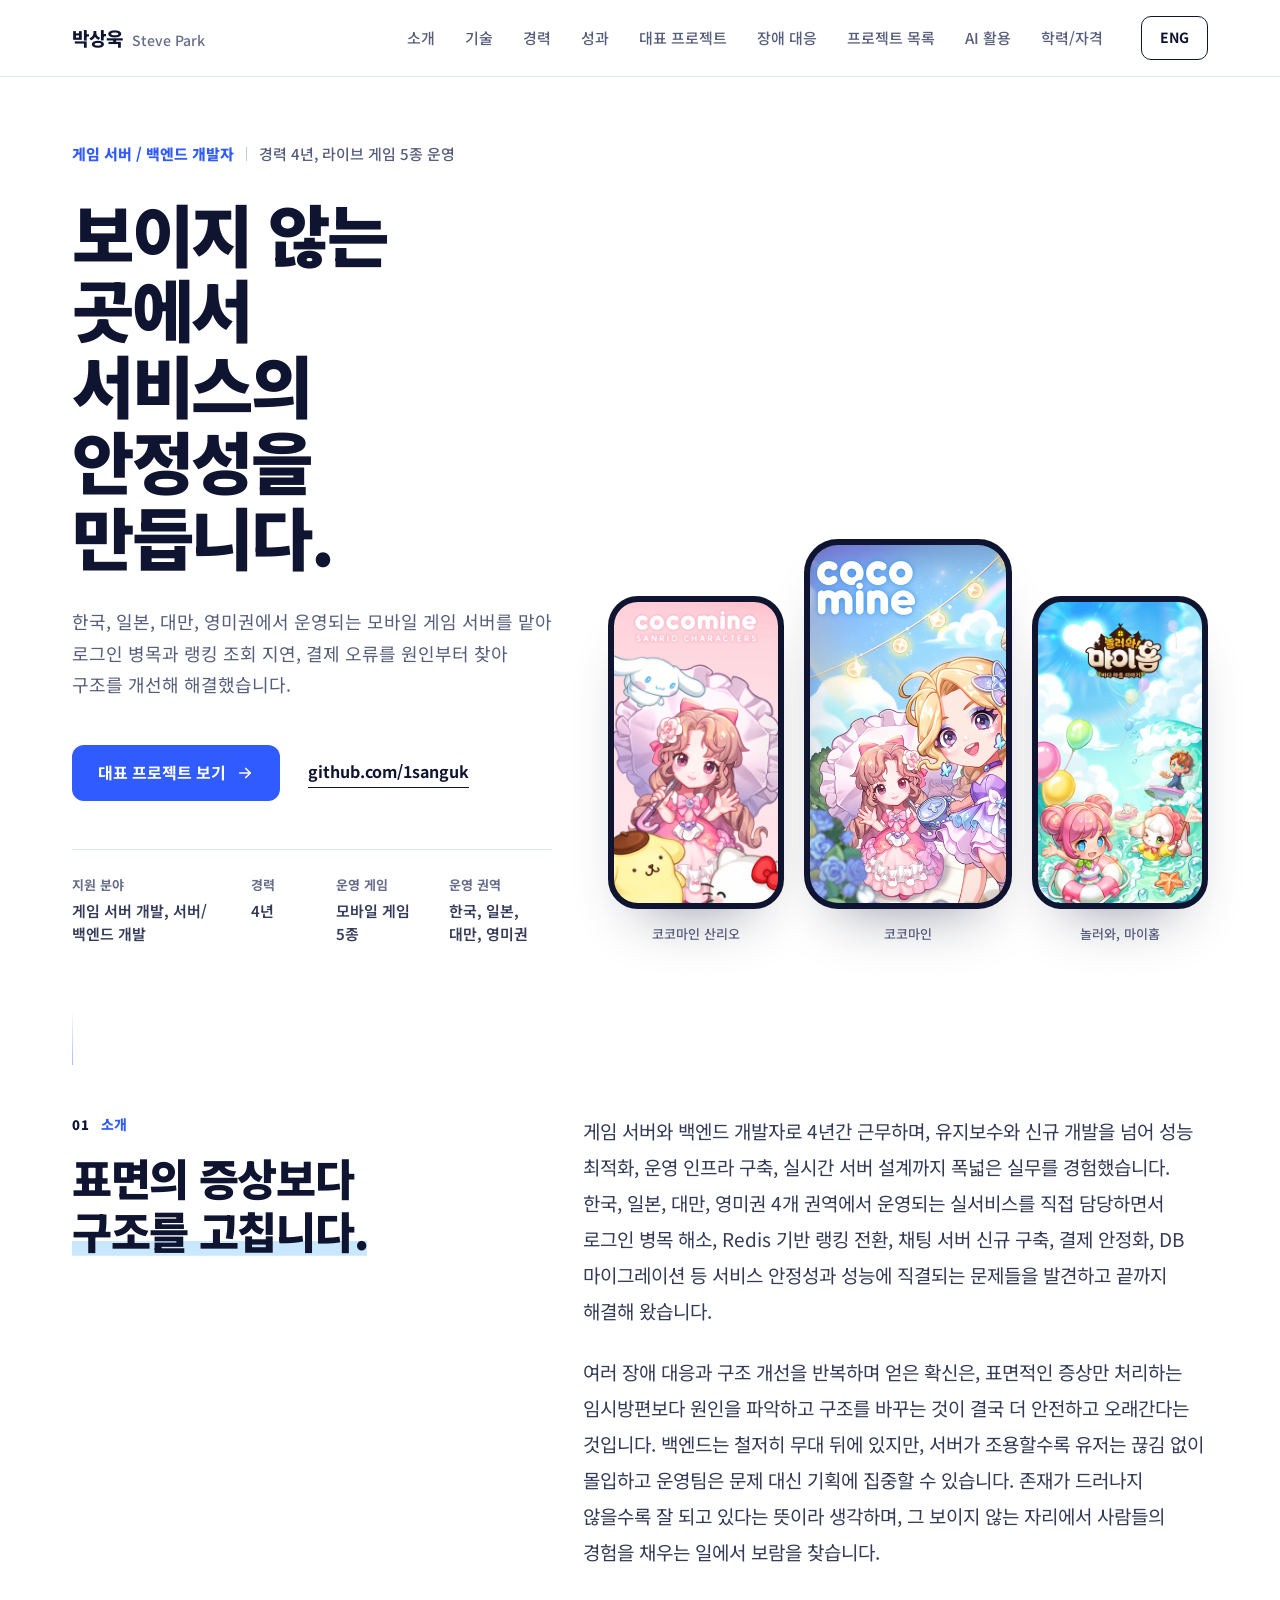
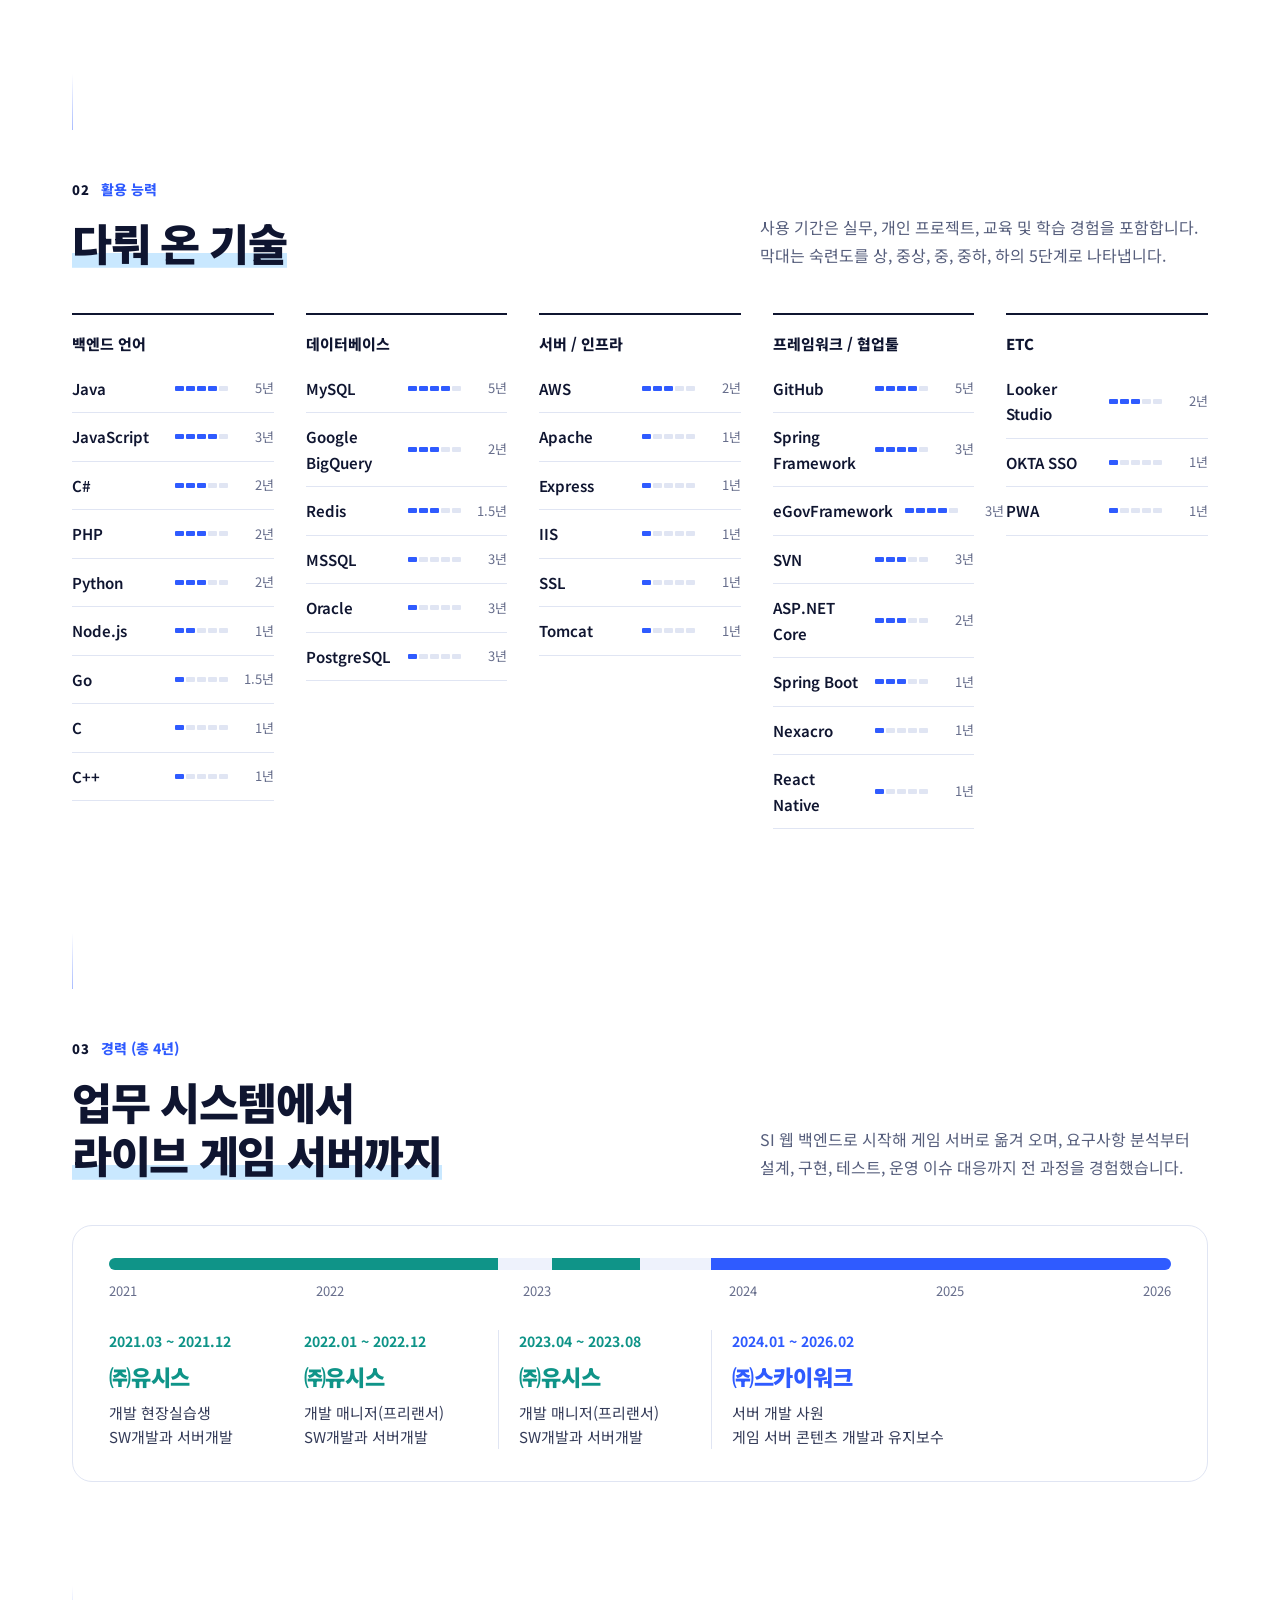
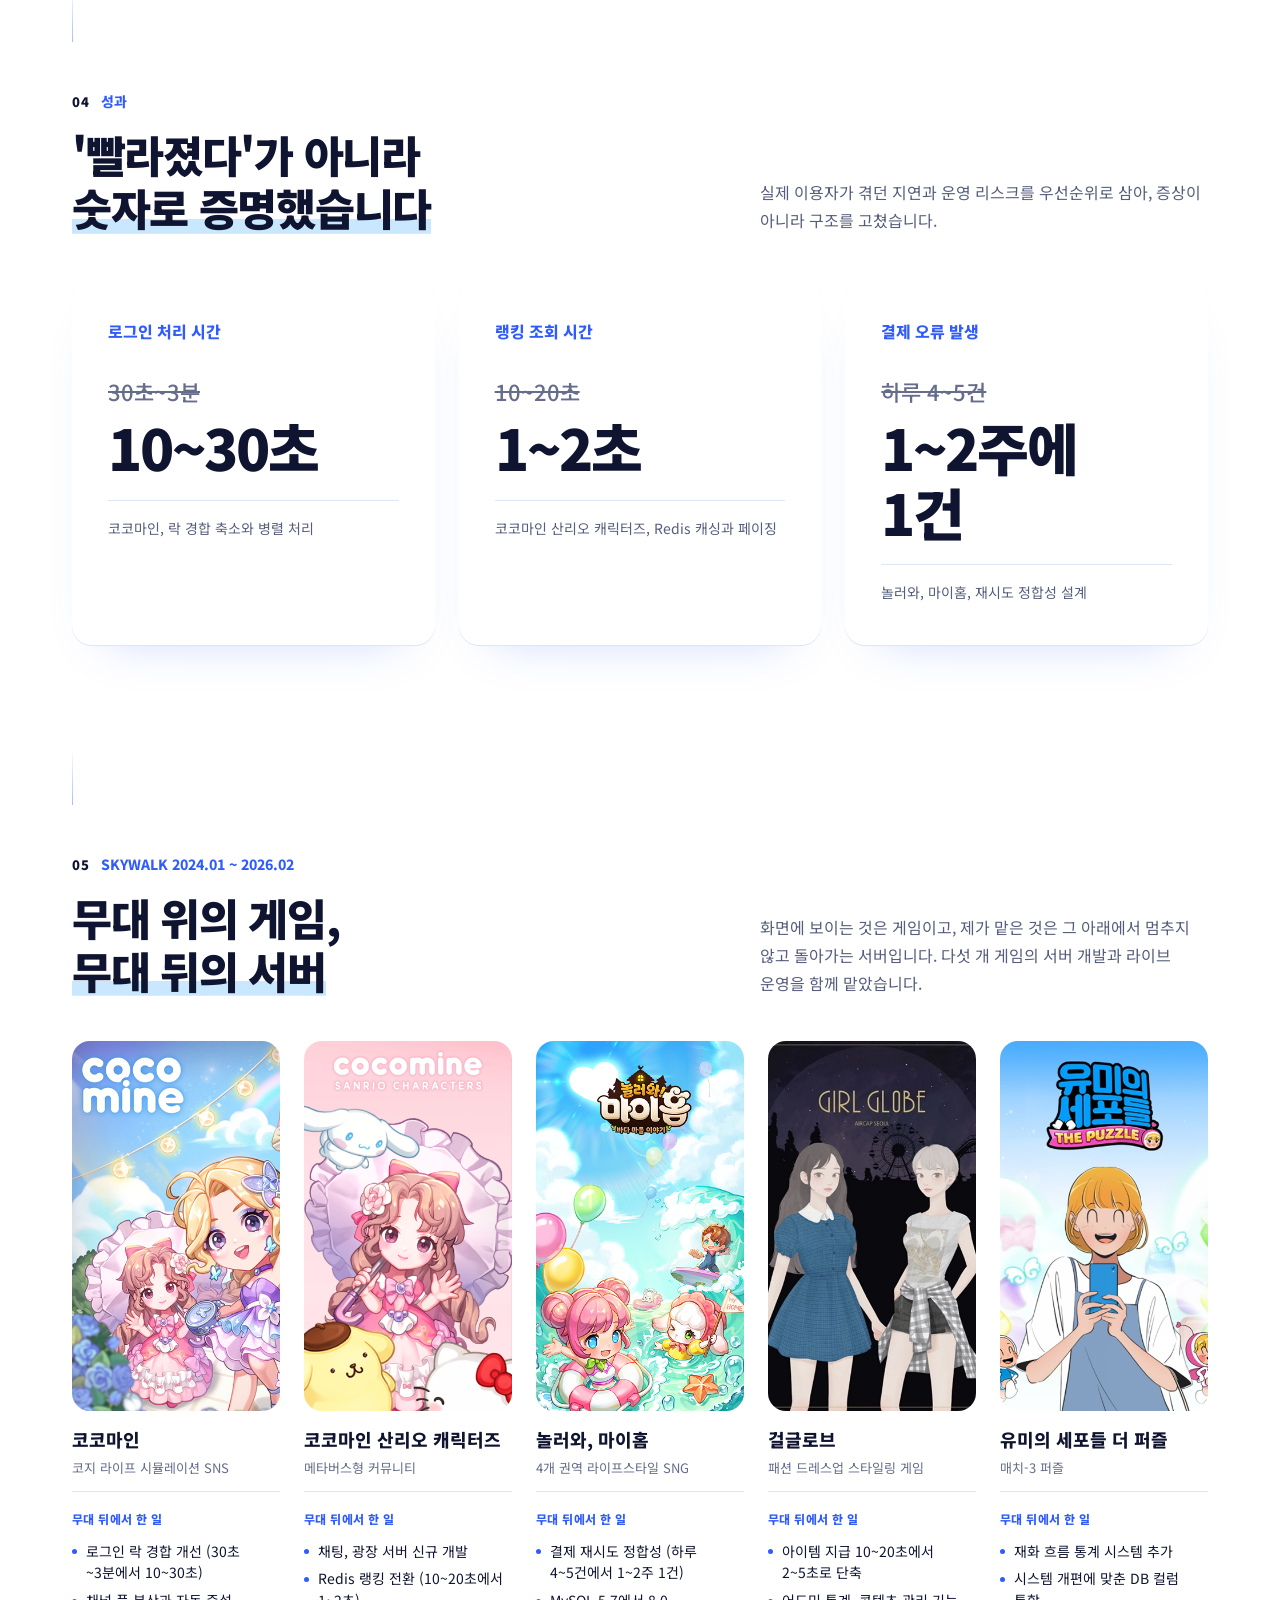
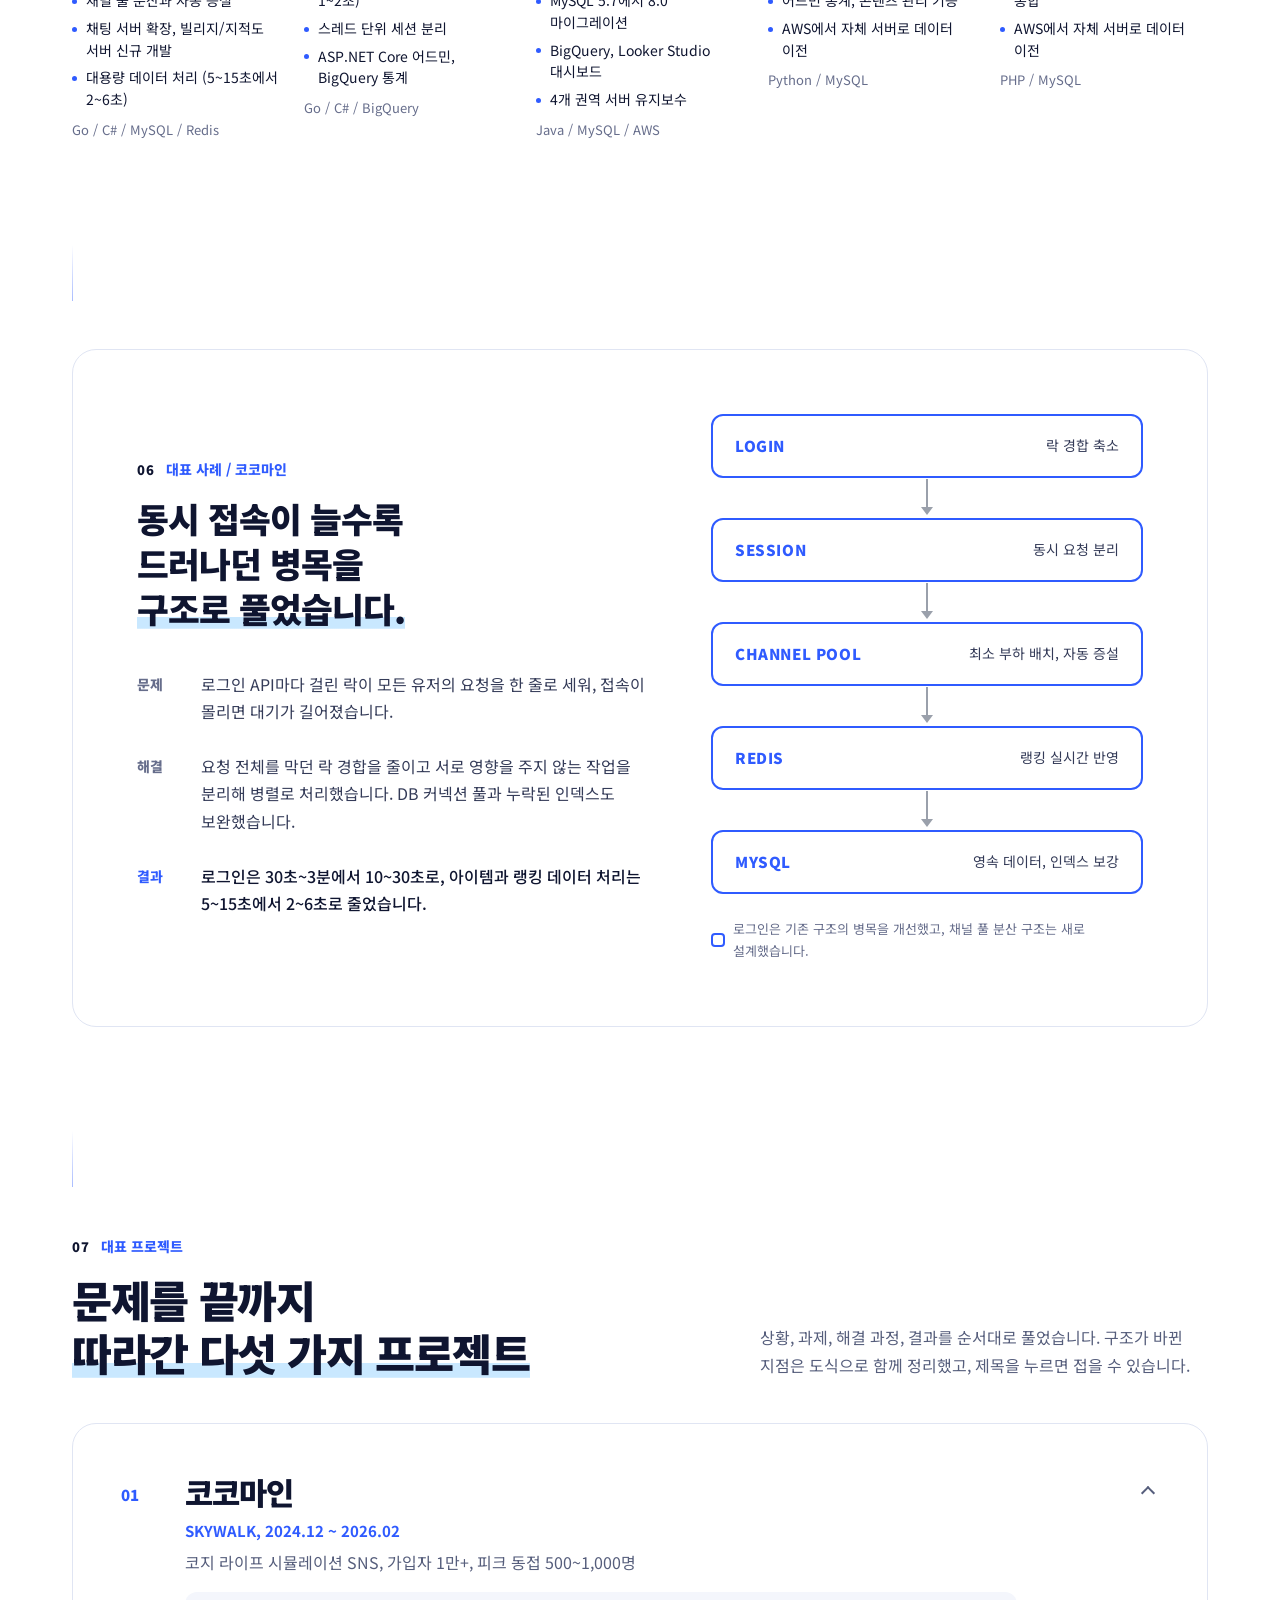
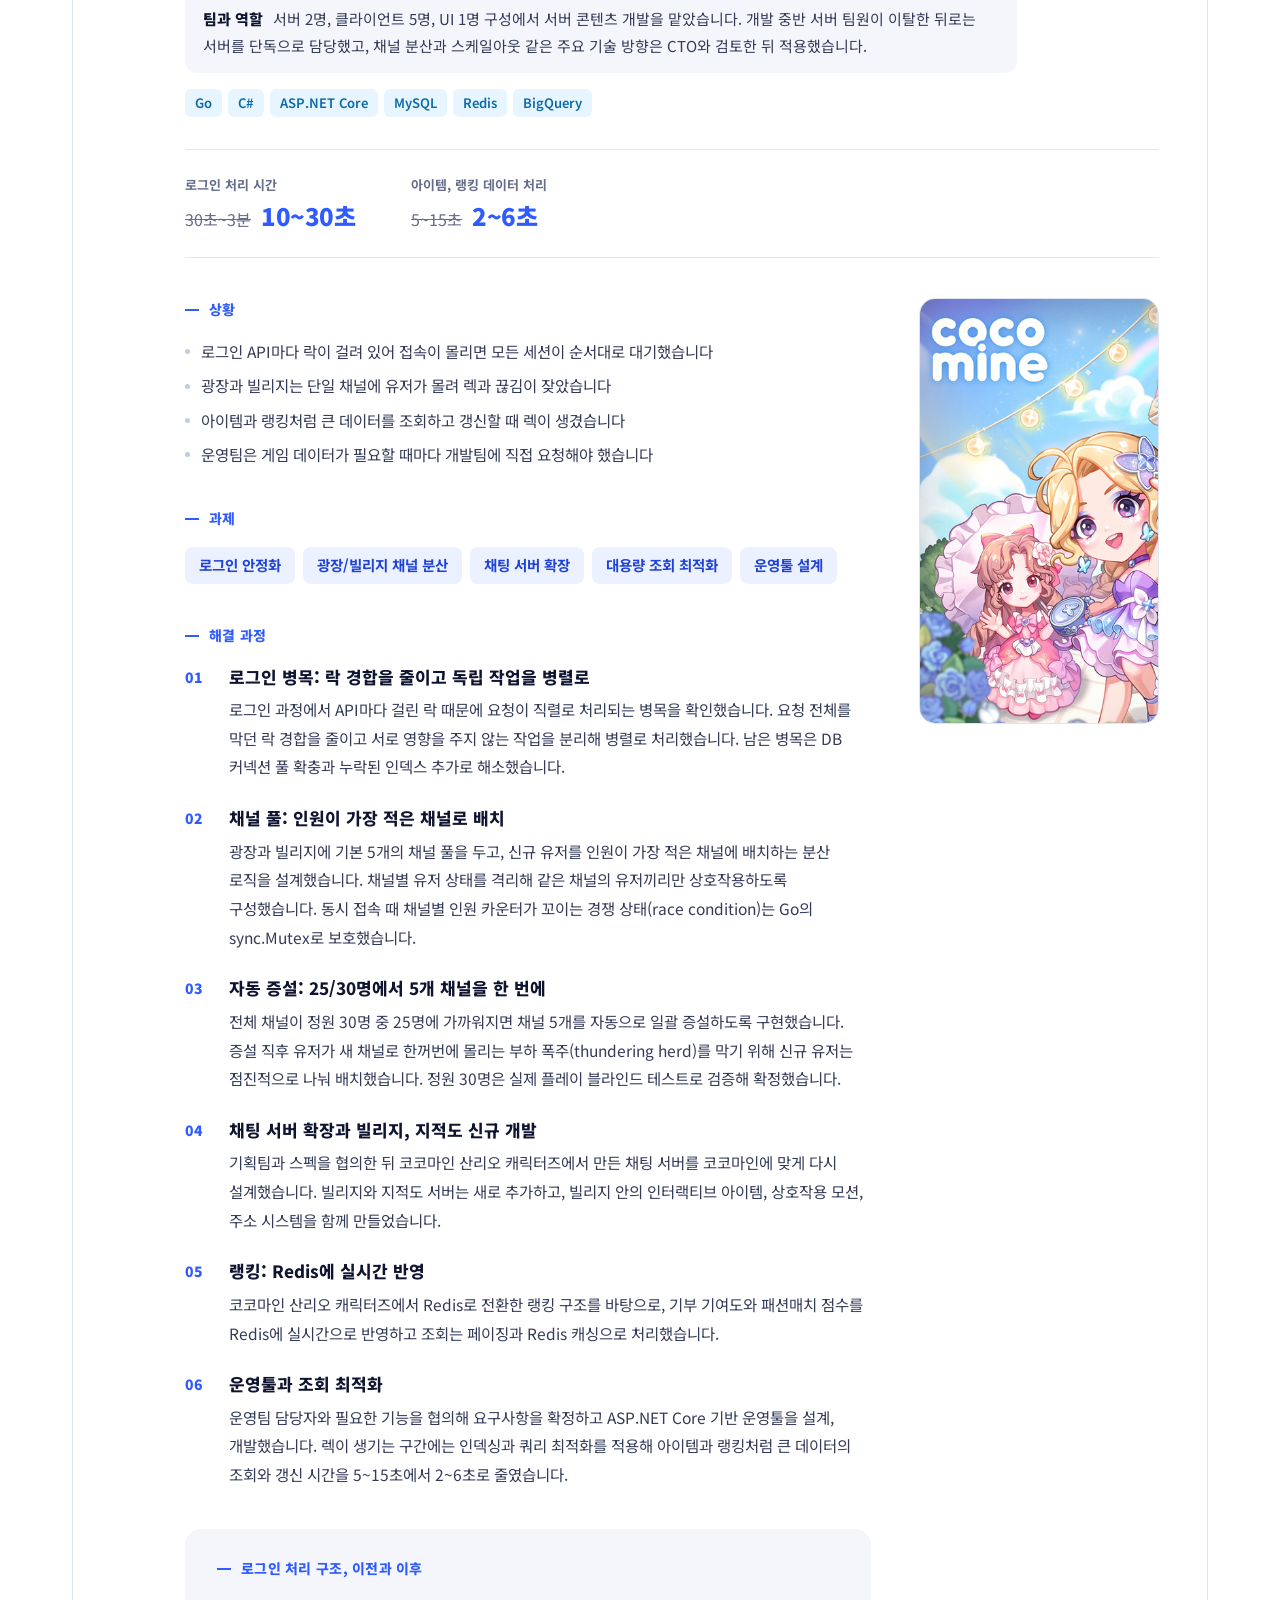
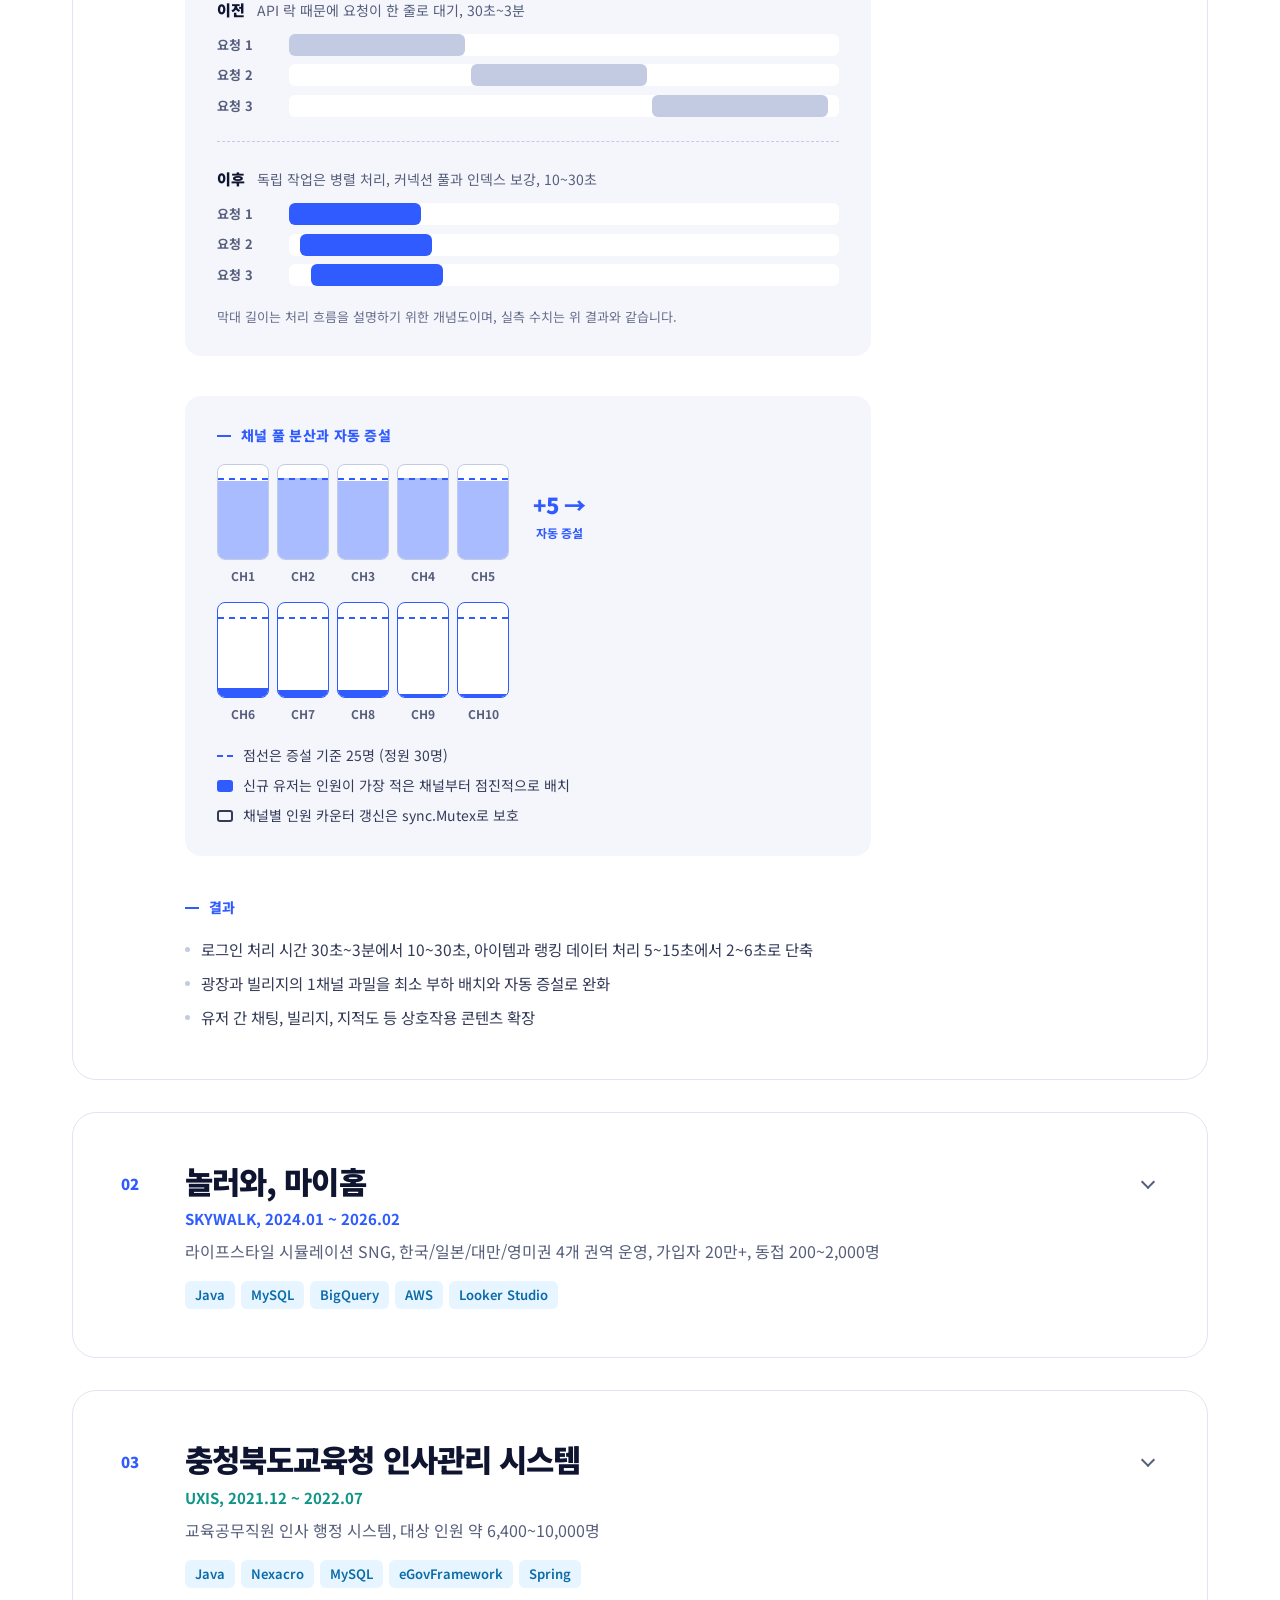
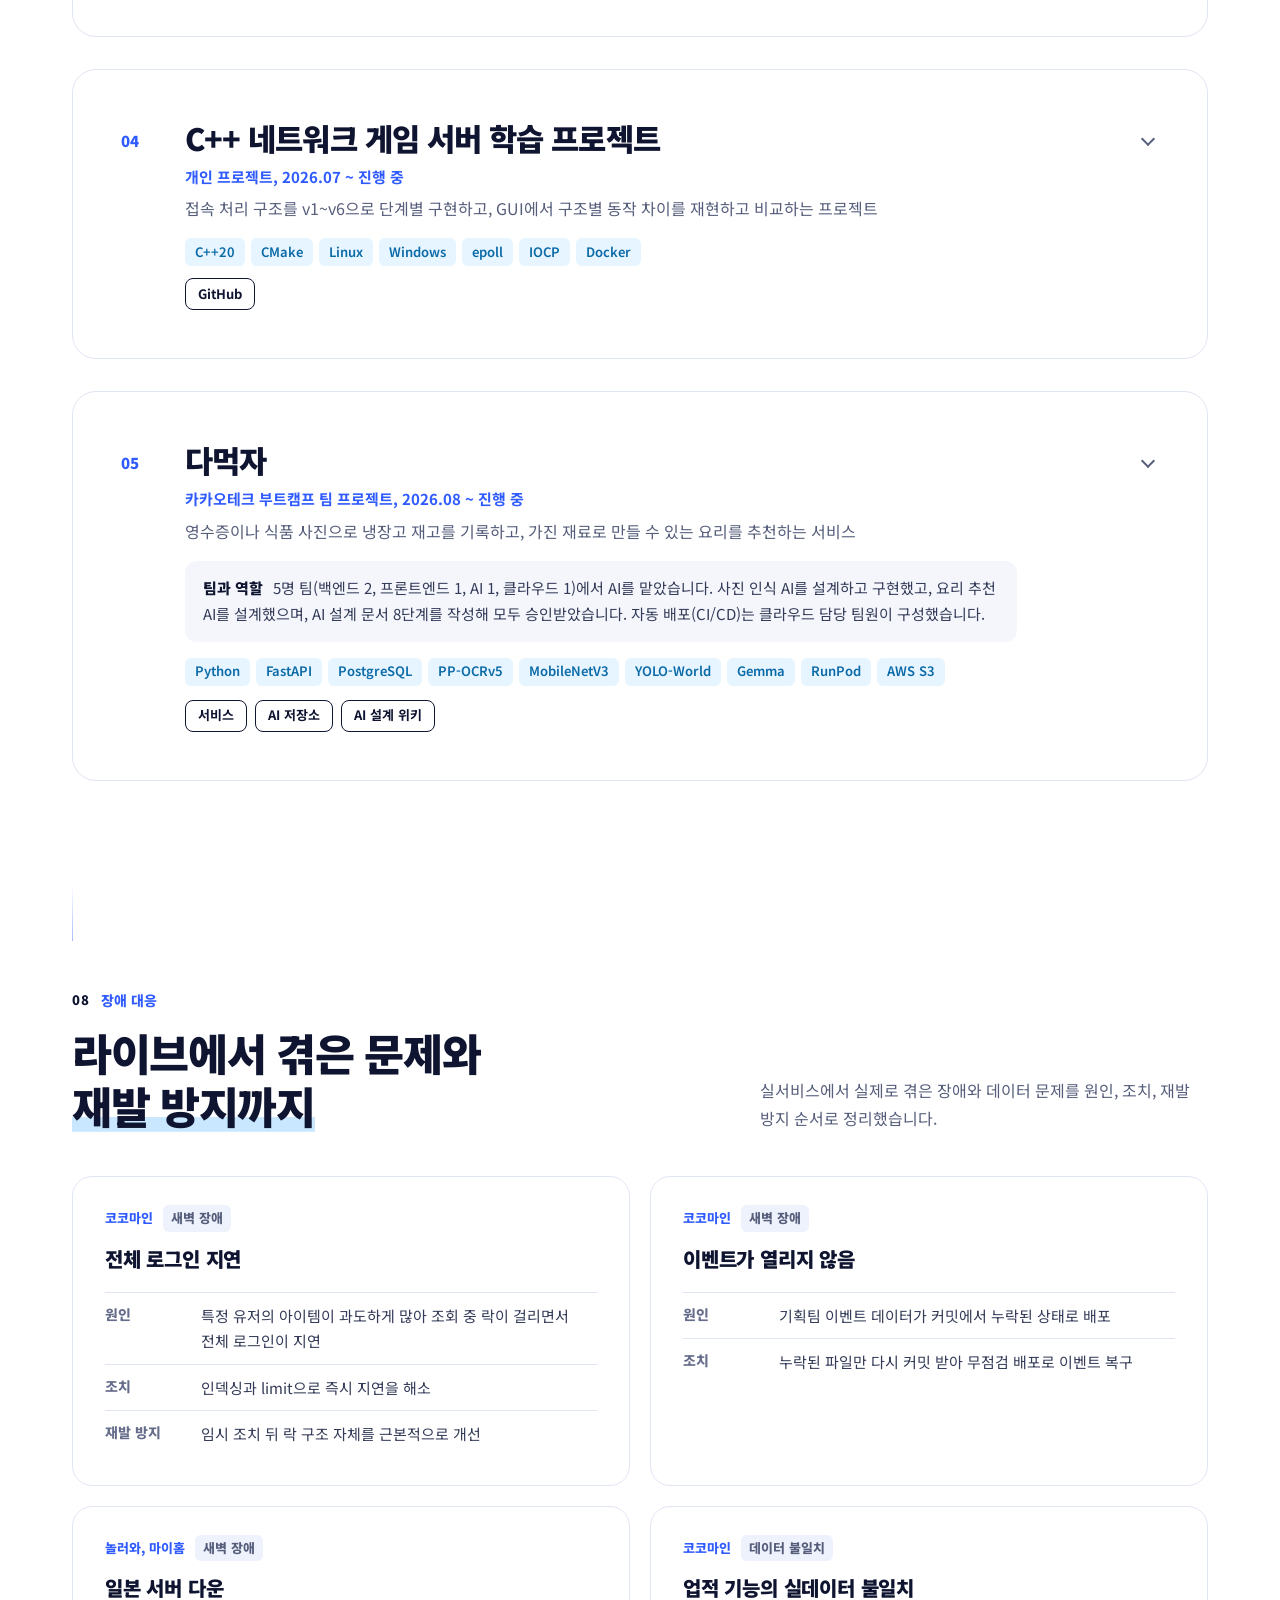
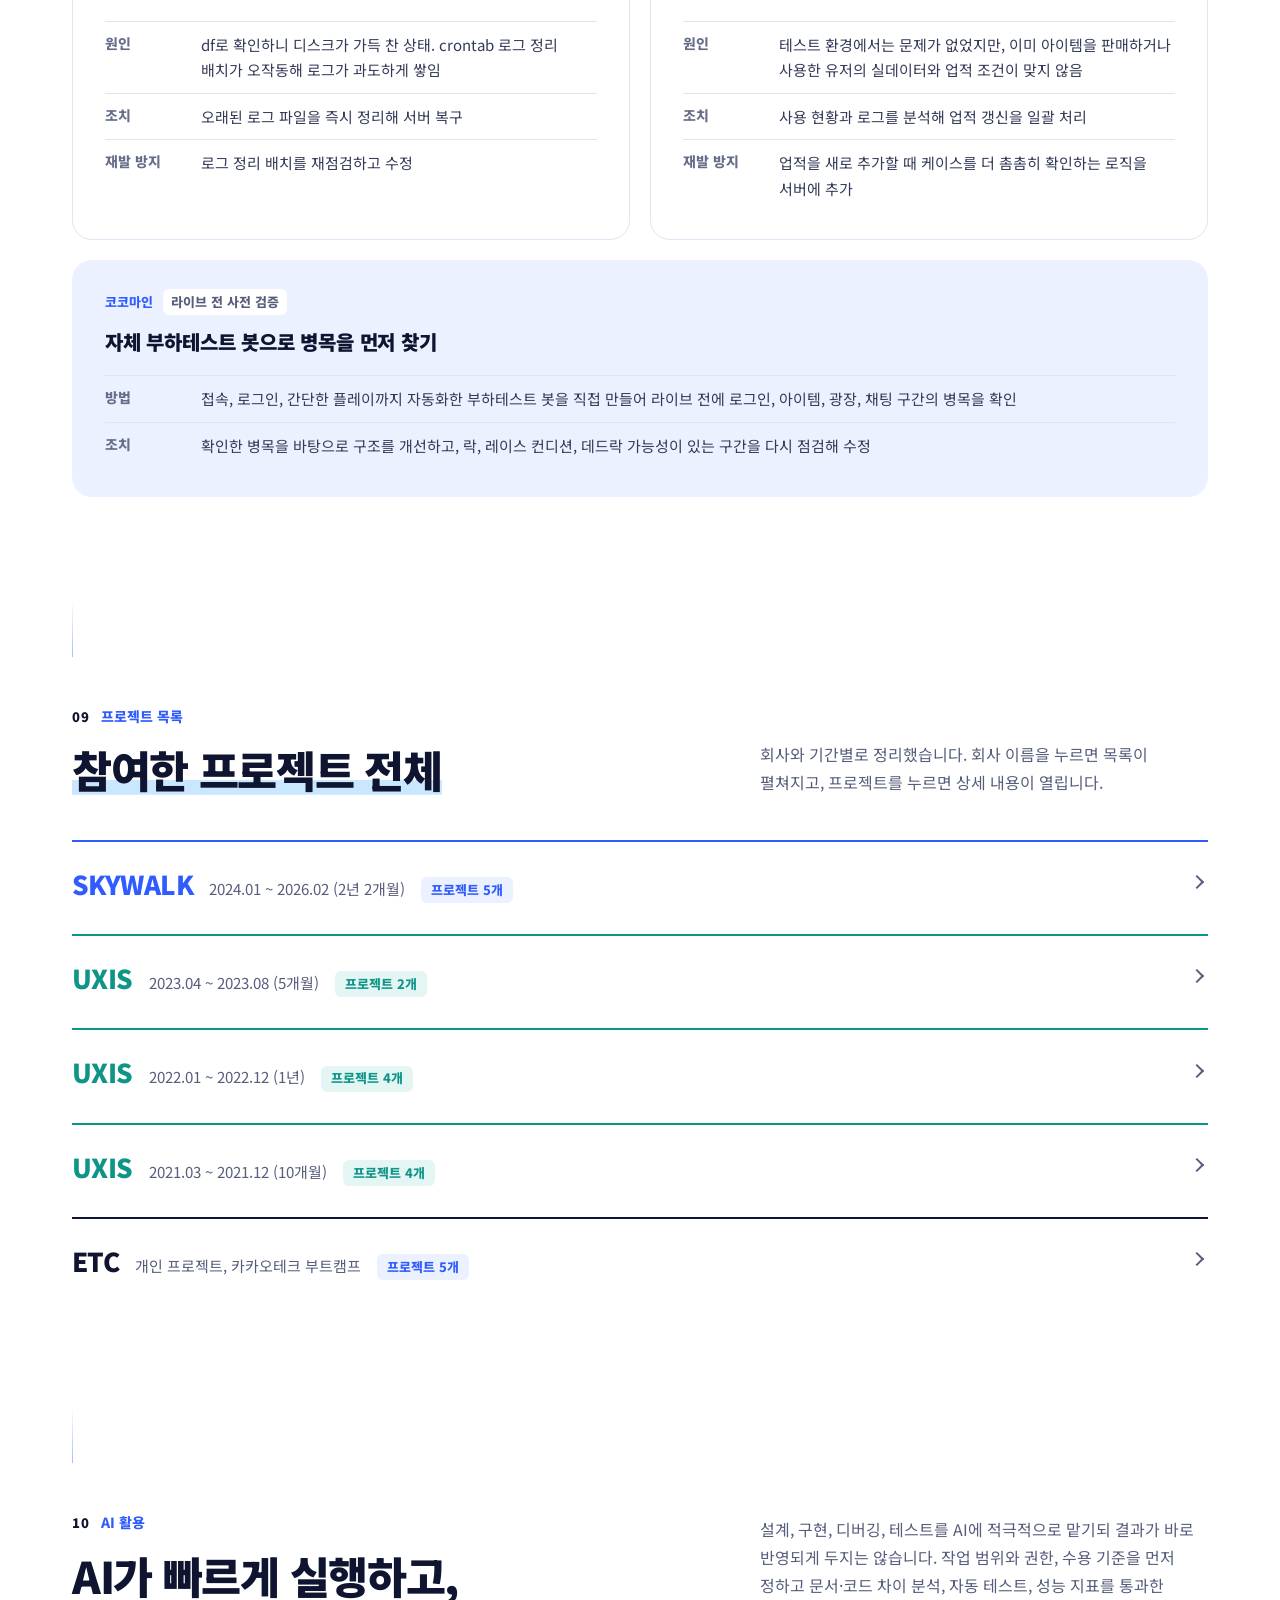
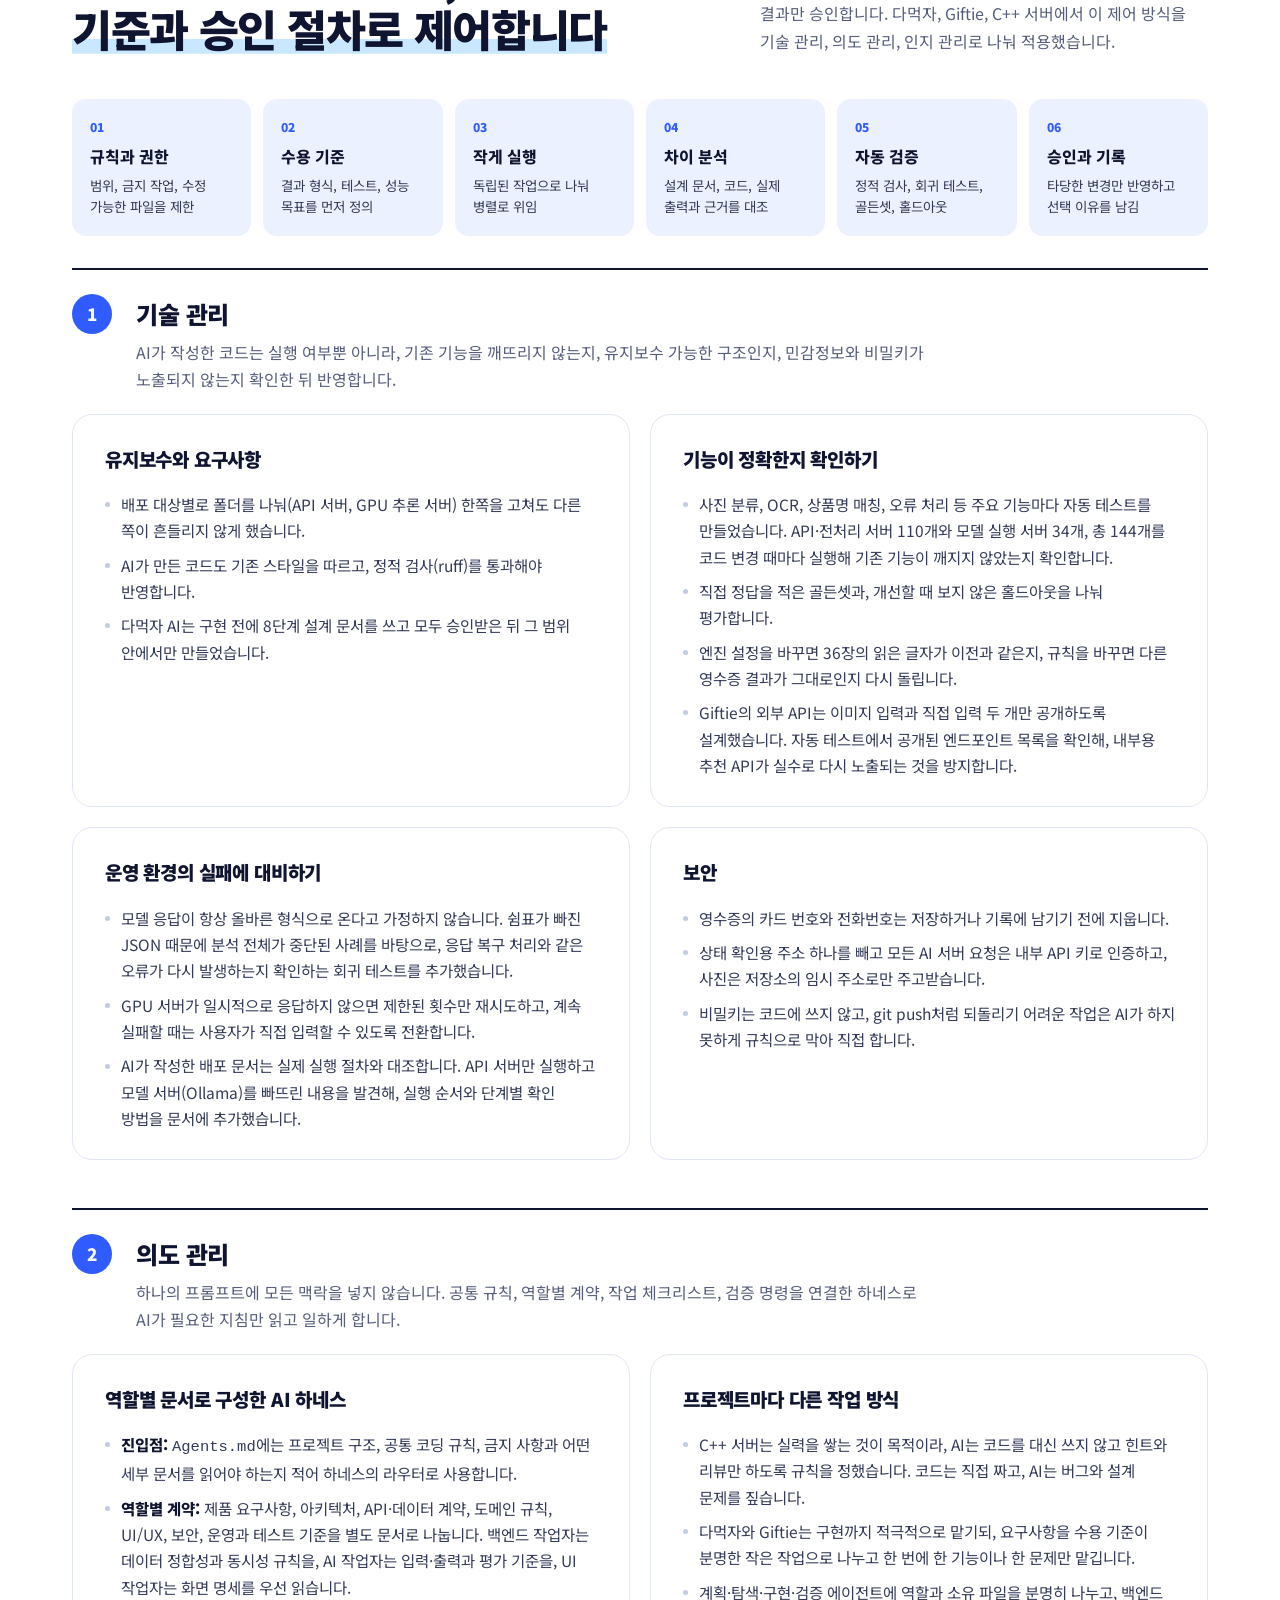
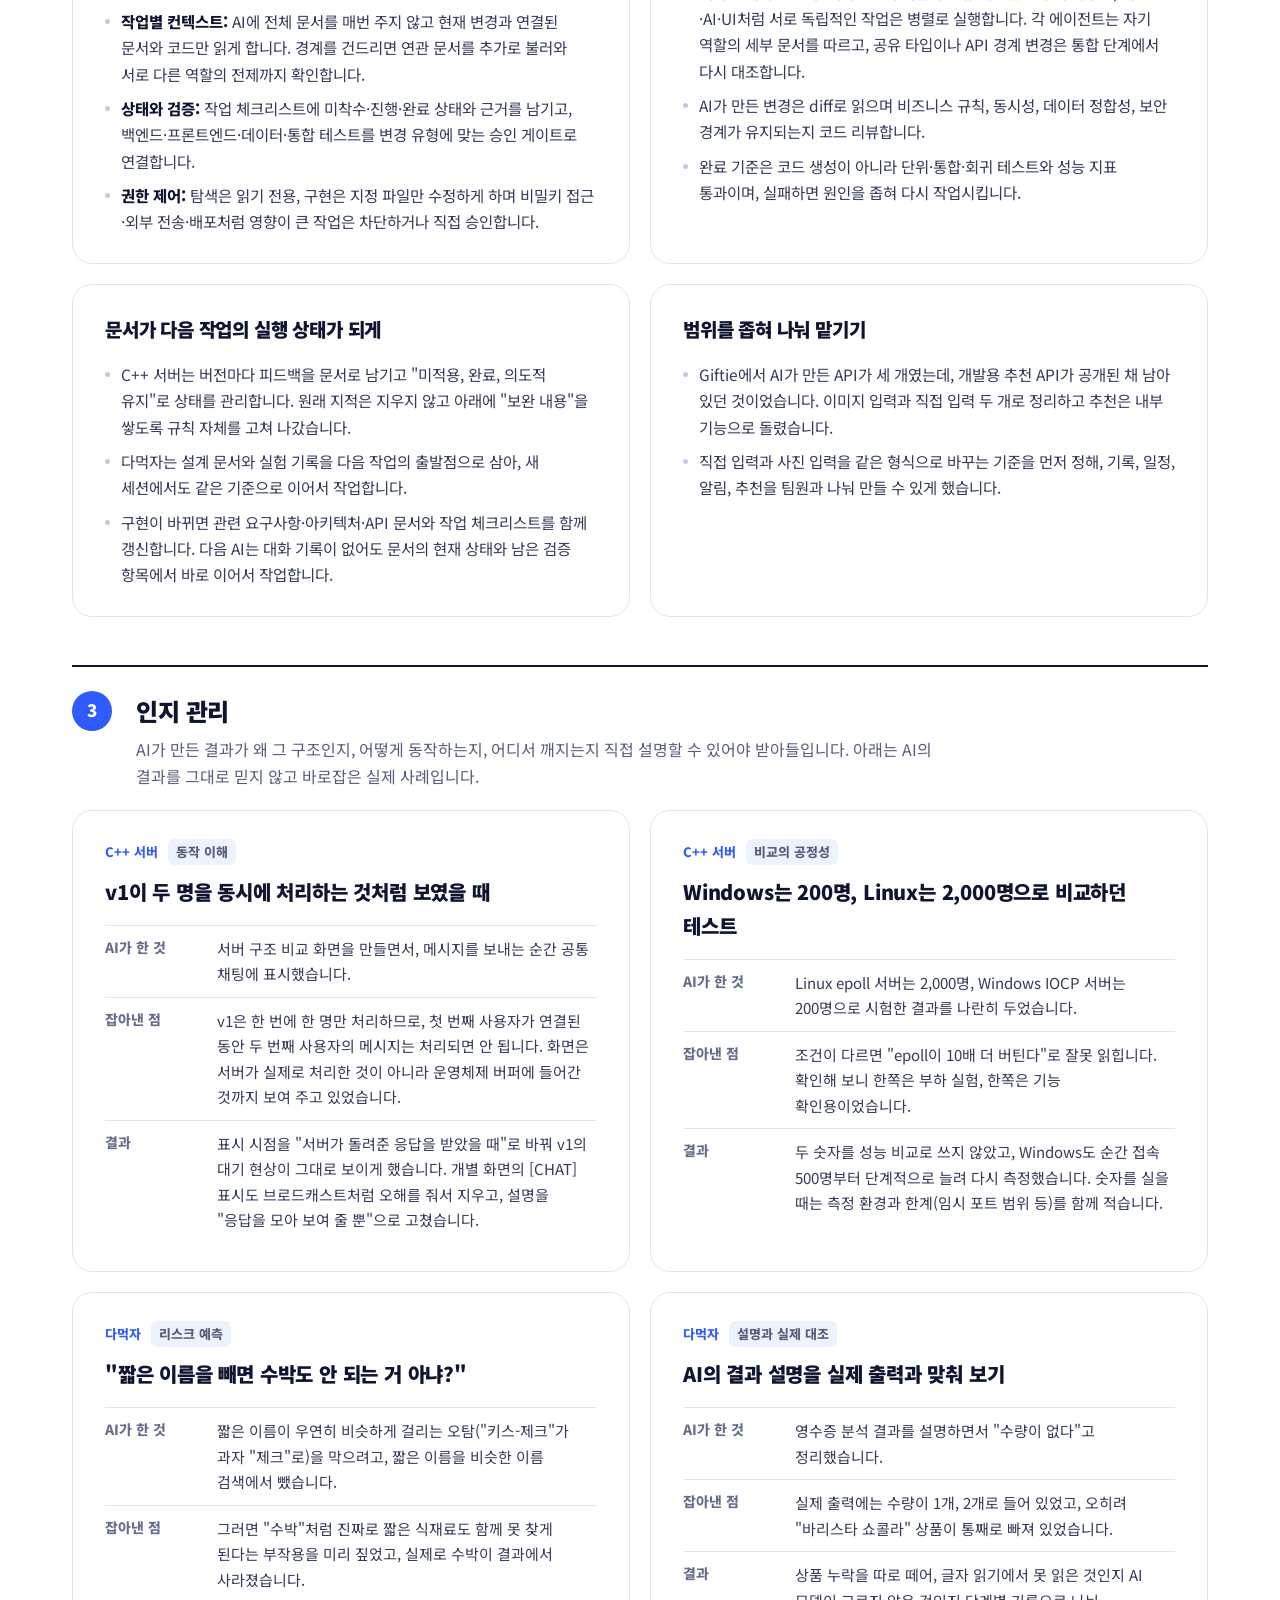
==== commit f07f1f7b: "AI 활용능력 추가 AI 관련 어떻게 쓰고 활용하는지에 대한 내용 첨부" ====
--- a/index.html
+++ b/index.html
@@ -6,7 +6,7 @@
 <title>박상욱 | 게임 서버 / 백엔드 개발자 포트폴리오</title>
 <meta name="description" content="게임 서버와 백엔드 개발자 박상욱의 포트폴리오입니다. 라이브 모바일 게임 5종의 서버 개발과 운영, 성능 개선 사례를 정리했습니다.">
 <link rel="preconnect" href="https://fonts.googleapis.com">
-<link rel="stylesheet" href="style.css?v=20261007b">
+<link rel="stylesheet" href="style.css?v=20261015c">
 <script>
   (() => {
     const storageKey = 'portfolio_analytics_opt_out';
@@ -51,13 +51,14 @@
     <a href="#top" class="brand"><b>박상욱</b><span>Steve Park</span></a>
     <ul class="mini-toc">
       <li><a href="#introduce">소개</a></li>
-      <li><a href="#edu">학력/자격</a></li>
       <li><a href="#skills">기술</a></li>
       <li><a href="#career">경력</a></li>
       <li><a href="#impact">성과</a></li>
       <li><a href="#highlights">대표 프로젝트</a></li>
       <li><a href="#incidents">장애 대응</a></li>
       <li><a href="#career-detail">프로젝트 목록</a></li>
+      <li><a href="#ai-workflow">AI 활용</a></li>
+      <li><a href="#edu">학력/자격</a></li>
     </ul>
     <a href="index_eng.html" class="lang-switch" lang="en">ENG</a>
   </div>
@@ -73,7 +74,7 @@
         <span>경력 4년, 라이브 게임 5종 운영</span>
       </div>
       <h1>보이지 않는 곳에서<br>서비스의 안정성을<br>만듭니다.</h1>
-      <p class="hero-intro">한국, 일본, 대만, 영문권에서 운영되는 모바일 게임 서버를 맡아 로그인 병목과 랭킹 조회 지연, 결제 오류를 원인부터 찾아 구조를 개선해 해결했습니다.</p>
+      <p class="hero-intro">한국, 일본, 대만, 영미권에서 운영되는 모바일 게임 서버를 맡아 로그인 병목과 랭킹 조회 지연, 결제 오류를 원인부터 찾아 구조를 개선해 해결했습니다.</p>
       <div class="hero-actions">
         <a href="#highlights" class="btn-primary">대표 프로젝트 보기<svg viewBox="0 0 24 24" fill="none" stroke="currentColor" stroke-width="2.2" stroke-linecap="round" stroke-linejoin="round" aria-hidden="true"><path d="M5 12h14"/><path d="M13 6l6 6-6 6"/></svg></a>
         <a href="https://github.com/1sanguk" target="_blank" rel="noopener" class="text-link">github.com/1sanguk</a>
@@ -82,7 +83,7 @@
         <div><dt>지원 분야</dt><dd>게임 서버 개발, 서버/백엔드 개발</dd></div>
         <div><dt>경력</dt><dd>4년</dd></div>
         <div><dt>운영 게임</dt><dd>모바일 게임 5종</dd></div>
-        <div><dt>운영 권역</dt><dd>한국, 일본, 대만, 영문권</dd></div>
+        <div><dt>운영 권역</dt><dd>한국, 일본, 대만, 영미권</dd></div>
       </dl>
     </div>
 
@@ -110,37 +111,8 @@
       <h2 class="section-title">표면의 증상보다<br>구조를 고칩니다.</h2>
     </div>
     <div class="intro-body">
-      <p>게임 서버와 백엔드 개발자로 4년간 근무하며, 유지보수와 신규 개발을 넘어 성능 최적화, 운영 인프라 구축, 실시간 서버 설계까지 폭넓은 실무를 경험했습니다. 한국, 일본, 대만, 영문권 4개 권역에서 운영되는 실서비스를 직접 담당하면서 로그인 병목 해소, Redis 기반 랭킹 전환, 채팅 서버 신규 구축, 결제 안정화, DB 마이그레이션 등 서비스 안정성과 성능에 직결되는 문제들을 발견하고 끝까지 해결해 왔습니다.</p>
+      <p>게임 서버와 백엔드 개발자로 4년간 근무하며, 유지보수와 신규 개발을 넘어 성능 최적화, 운영 인프라 구축, 실시간 서버 설계까지 폭넓은 실무를 경험했습니다. 한국, 일본, 대만, 영미권 4개 권역에서 운영되는 실서비스를 직접 담당하면서 로그인 병목 해소, Redis 기반 랭킹 전환, 채팅 서버 신규 구축, 결제 안정화, DB 마이그레이션 등 서비스 안정성과 성능에 직결되는 문제들을 발견하고 끝까지 해결해 왔습니다.</p>
       <p>여러 장애 대응과 구조 개선을 반복하며 얻은 확신은, 표면적인 증상만 처리하는 임시방편보다 원인을 파악하고 구조를 바꾸는 것이 결국 더 안전하고 오래간다는 것입니다. 백엔드는 철저히 무대 뒤에 있지만, 서버가 조용할수록 유저는 끊김 없이 몰입하고 운영팀은 문제 대신 기획에 집중할 수 있습니다. 존재가 드러나지 않을수록 잘 되고 있다는 뜻이라 생각하며, 그 보이지 않는 자리에서 사람들의 경험을 채우는 일에서 보람을 찾습니다.</p>
-    </div>
-  </div>
-</section>
-
-<section class="section reveal" id="edu">
-  <div class="wrap">
-    <div class="section-head">
-      <div>
-        <div class="section-label">학력 / 교육 / 자격</div>
-        <h2 class="section-title">학력, 교육, 자격</h2>
-      </div>
-    </div>
-    <div class="edu-grid">
-      <div class="edu-col">
-        <h3>학력</h3>
-        <div class="edu-item"><span class="period">2017.03 ~ 2022.08</span><b>부산대학교 (장전)</b><span class="sub">정보컴퓨터공학과, 부산, 졸업</span></div>
-        <div class="edu-item"><span class="period">2013.09 ~ 2014.06</span><b>Hong Kong Polytechnic University</b><span class="sub">Computer Science, 홍콩, 중퇴</span></div>
-        <div class="edu-item"><span class="period">2009.09 ~ 2013.06</span><b>International School of Qingdao</b><span class="sub">중고등학교, 중국 청도, 졸업</span></div>
-      </div>
-      <div class="edu-col">
-        <h3>교육 이수</h3>
-        <div class="edu-item"><span class="period">2026.05.12 ~ 2026.11.12</span><b>카카오테크 부트캠프, 생성형 인공지능(AI) 과정</b><span class="sub">한국전파진흥협회, 진행 중</span></div>
-        <div class="edu-item"><span class="period">2023.11.29 ~ 2024.01.17</span><b>(게임콘텐츠제작) 게임 응용 프로그래밍 제작자 과정</b><span class="sub">서울게임아카데미 부산학원, 중도 포기(취업)</span></div>
-      </div>
-      <div class="edu-col" id="lang-cert">
-        <h3>어학 / 자격증</h3>
-        <div class="edu-item"><span class="period">2026.03.25</span><b>OPIc IH</b><span class="sub">ACTFL</span></div>
-        <div class="edu-item"><span class="period">2024.06</span><b>정보처리기사</b><span class="sub">한국산업인력공단, 24201210507Z</span></div>
-      </div>
     </div>
   </div>
 </section>
@@ -371,7 +343,7 @@
     <div class="section-head">
       <div>
         <div class="section-label">대표 프로젝트</div>
-        <h2 class="section-title">문제를 끝까지<br>따라간 네 가지 프로젝트</h2>
+        <h2 class="section-title">문제를 끝까지<br>따라간 다섯 가지 프로젝트</h2>
       </div>
       <p class="section-desc">상황, 과제, 해결 과정, 결과를 순서대로 풀었습니다. 구조가 바뀐 지점은 도식으로 함께 정리했고, 제목을 누르면 접을 수 있습니다.</p>
     </div>
@@ -479,13 +451,13 @@
       </div>
     </article>
 
-    <article class="deep" id="deep-myhome">
+    <article class="deep collapsed" id="deep-myhome">
       <header class="deep-head" tabindex="0" data-toggle>
         <span class="deep-num">02</span>
         <div>
           <h3 class="deep-title">놀러와, 마이홈</h3>
           <p class="deep-meta">SKYWALK, 2024.01 ~ 2026.02</p>
-          <p class="deep-context">라이프스타일 시뮬레이션 SNG, 한국/일본/대만/영문권 4개 권역 운영, 가입자 20만+, 동접 200~2,000명</p>
+          <p class="deep-context">라이프스타일 시뮬레이션 SNG, 한국/일본/대만/영미권 4개 권역 운영, 가입자 20만+, 동접 200~2,000명</p>
           <div class="tags"><span>Java</span><span>MySQL</span><span>BigQuery</span><span>AWS</span><span>Looker Studio</span></div>
         </div>
         <span class="deep-chevron chev" aria-hidden="true"></span>
@@ -546,7 +518,7 @@
       </div>
     </article>
 
-    <article class="deep" id="deep-chungbuk">
+    <article class="deep collapsed" id="deep-chungbuk">
       <header class="deep-head" tabindex="0" data-toggle>
         <span class="deep-num">03</span>
         <div>
@@ -602,7 +574,7 @@
       </div>
     </article>
 
-    <article class="deep" id="deep-cpp">
+    <article class="deep collapsed" id="deep-cpp">
       <header class="deep-head" tabindex="0" data-toggle>
         <span class="deep-num">04</span>
         <div>
@@ -679,6 +651,83 @@
           </section>
         </div>
         <aside class="deep-side"><img src="images/server-architecture-lab.png" alt="서버 구조 비교 GUI" loading="lazy"></aside>
+      </div>
+    </article>
+    <article class="deep collapsed" id="deep-dameokja">
+      <header class="deep-head" tabindex="0" data-toggle>
+        <span class="deep-num">05</span>
+        <div>
+          <h3 class="deep-title">다먹자</h3>
+          <p class="deep-meta">카카오테크 부트캠프 팀 프로젝트, 2026.08 ~ 진행 중</p>
+          <p class="deep-context">영수증이나 식품 사진으로 냉장고 재고를 기록하고, 가진 재료로 만들 수 있는 요리를 추천하는 서비스</p>
+          <p class="deep-team"><b>팀과 역할</b>5명 팀(백엔드 2, 프론트엔드 1, AI 1, 클라우드 1)에서 AI를 맡았습니다. 사진 인식 AI를 설계하고 구현했고, 요리 추천 AI를 설계했으며, AI 설계 문서 8단계를 작성해 모두 승인받았습니다. 자동 배포(CI/CD)는 클라우드 담당 팀원이 구성했습니다.</p>
+          <div class="tags"><span>Python</span><span>FastAPI</span><span>PostgreSQL</span><span>PP-OCRv5</span><span>MobileNetV3</span><span>YOLO-World</span><span>Gemma</span><span>RunPod</span><span>AWS S3</span></div>
+          <div class="deep-links"><a href="https://dameokja.com" target="_blank" rel="noopener" class="proj-github">서비스</a><a href="https://github.com/100-hours-a-week/KTB4-5th-AI" target="_blank" rel="noopener" class="proj-github">AI 저장소</a><a href="https://github.com/100-hours-a-week/KTB4-5th-wiki/wiki/AI-Wiki" target="_blank" rel="noopener" class="proj-github">AI 설계 위키</a></div>
+        </div>
+        <span class="deep-chevron chev" aria-hidden="true"></span>
+      </header>
+      <div class="deep-kpis">
+        <div class="stat-pair"><span class="stat-name">사진 한 장 평균 처리 (CPU 초기 → GPU)</span><span class="stat-value"><s>30.2초</s><strong>5~6초대</strong></span></div>
+        <div class="stat-pair"><span class="stat-name">상품 사전 검색 한 번</span><span class="stat-value"><s>0.5초</s><strong>0.0002초</strong></span></div>
+        <div class="stat-pair"><span class="stat-name">사진 종류 구분 (처음 보는 345장)</span><span class="stat-value"><strong>97.4%</strong></span></div>
+      </div>
+      <div class="deep-grid no-side">
+        <div class="deep-main">
+          <section class="deep-block">
+            <h4>상황</h4>
+            <ul class="duty">
+              <li>장 본 재료를 일일이 적고 소비기한을 기억하기 어려워, 먹지 못하고 버리는 식재료가 생깁니다</li>
+              <li>최대한 적은 예산으로 서비스할 수 있는지 확인하고 싶어서, 처음에는 GPU 없이 CPU 서버 한 대(4코어, 16GB)에서 모든 모델을 시험했습니다</li>
+              <li>잘못 읽은 소비기한은 건강에 영향을 줄 수 있어서, AI가 틀려도 사용자에게 피해가 가지 않아야 했습니다</li>
+            </ul>
+          </section>
+          <section class="deep-block">
+            <h4>과제</h4>
+            <ul class="chips"><li>사진 종류 구분</li><li>영수증 글자 읽기와 상품 줄 찾기</li><li>상품 이름과 분류 확정</li><li>소비기한 후보</li><li>속도와 안정성</li></ul>
+          </section>
+
+          <figure class="diagram">
+            <figcaption>사진 한 장이 재고 후보가 되기까지</figcaption>
+            <ol class="pipe">
+              <li><b>사진 종류 구분</b><span>영수증, 식품, 그 외를 0.01초에 나눔</span></li>
+              <li><b>글자 읽기</b><span>글자와 위치를 읽고 카드 번호 같은 개인정보는 지움</span></li>
+              <li><b>상품 줄 찾기</b><span>위치를 보고 이름, 개수, 금액을 한 줄로 묶음</span></li>
+              <li><b>이름과 분류 확정</b><span>단어 규칙, 상품 사전 순으로 정하고 모르는 줄만 AI 모델</span></li>
+            </ol>
+            <p class="note">AI가 돌려준 값은 후보입니다. 근거가 약한 값에는 "확인 필요"를 붙이고, 사용자가 확인한 뒤에만 재고로 저장됩니다.</p>
+          </figure>
+
+          <section class="deep-block">
+            <h4>해결 과정</h4>
+            <ol class="steps">
+              <li><b>규칙과 검색으로 먼저 확정하고, AI 모델은 마지막에만</b><p>사진 종류를 나누고 OCR 위치로 상품 줄을 묶은 뒤, 명확한 단어는 규칙으로 처리하고 식품안전나라 데이터 약 23.8만 건으로 만든 상품 사전에서 이름과 분류를 찾았습니다. 둘 다 모르는 줄만 Gemma가 판단하고 결과를 다시 사전과 대조합니다. 입력 자체가 잘못된 영수증은 개수와 금액이 함께 있는 줄만 상품으로 인정하도록 고쳐 0/3이던 인식 결과를 3/3으로 만들었고, 상품 6개짜리 영수증은 AI 호출 없이 처리했습니다.</p></li>
+              <li><b>메모리·대기줄·검색 색인을 분리해 병목을 제거</b><p>약 67장을 처리하면 메모리가 12.3GB까지 쌓여 서버가 종료되는 문제를 설정별 비교로 추적해 OCR 엔진의 메모리 미리 잡기 기능이 원인임을 확인했습니다. 해당 기능만 꺼서 36장을 안정적으로 처리했고, 작업자 수와 PostgreSQL 실행 계획도 측정해 CPU 평균 처리 시간을 30.2초에서 12.7초로 줄였습니다. 이후 모델 실행만 저예산 GPU 서버로 분리해 현재는 사진 한 장을 평균 5~6초대에 처리합니다.</p></li>
+              <li><b>데이터 한계와 평가 결과를 숨기지 않고 안전장치로 연결</b><p>가공식품 데이터가 과일·채소를 잘못 분류하는 문제는 충돌 항목 763건을 비활성화하고 원물 데이터를 보강해 바로잡았습니다. 개선에 사용한 자료와 처음 보는 자료를 나눠 평가했고, 영수증 8장·상품 28개의 홀드아웃에서 F1 82.3%를 기록했습니다. 출시 기준 0.90에는 못 미치므로 AI 결과는 후보로만 제공하고 사용자가 확인한 뒤 저장하도록 설계했습니다.</p></li>
+            </ol>
+          </section>
+
+          <figure class="diagram">
+            <figcaption>평가: 개선에 쓴 자료와 처음 보는 자료를 나눴습니다</figcaption>
+            <table class="vtable">
+              <thead><tr><th>평가 자료</th><th>정밀도 / 재현율 / F1</th><th>읽을 때 주의</th></tr></thead>
+              <tbody>
+                <tr><td>영수증 3장, 상품 7개 (첫 측정)</td><td>83.3% / 71.4% / 76.9%</td><td>이 3장을 보며 규칙을 고침</td></tr>
+                <tr><td>같은 3장 (개선 후)</td><td>100% / 100% / 100%</td><td>본 자료라 실력으로 보면 안 됨</td></tr>
+                <tr><td>영수증 8장, 상품 28개</td><td><b>91.3% / 75.0% / 82.3%</b></td><td>새로 더한 5장은 결과를 보고 고치지 않음</td></tr>
+              </tbody>
+            </table>
+            <p class="note">정밀도는 AI가 찾은 것 중 맞은 비율, 재현율은 실제 상품 중 찾아낸 비율입니다. 영수증 상품 찾기는 출시 기준(0.90)에 아직 못 미쳐(0.82), 모든 결과를 사용자 확인 대상으로 둡니다.</p>
+          </figure>
+
+          <section class="deep-block">
+            <h4>결과</h4>
+            <ul class="duty">
+              <li>사진 인식 기능을 담당하는 API·전처리 서버와 모델 실행 서버를 구현하고, 주요 기능을 검증하는 자동 테스트 144개를 모두 통과</li>
+              <li>소비기한은 포장에서 읽은 날짜만 확정으로 쓰고, 날짜가 없으면 공식 자료 기반 범위나 "확인 필요"로 표시</li>
+              <li>요리 추천은 설계를 마쳤고 다음 버전(v3)에서 구현 예정</li>
+            </ul>
+          </section>
+        </div>
       </div>
     </article>
   </div>
@@ -860,13 +909,13 @@
         <p class="proj-genre">장르: SNG(소셜 네트워크 게임), 라이프스타일 시뮬레이션</p>
         <ul class="duty">
           <li>결제 오류 빈도 개선 (하루 4~5건에서 1~2주 1건), MySQL 5.7에서 8.0 마이그레이션 대응, Looker Studio 대시보드 구축</li>
-          <li>한국, 일본, 대만, 영문권 4개 권역 서버 유지보수</li>
+          <li>한국, 일본, 대만, 영미권 4개 권역 서버 유지보수</li>
         </ul>
         <div class="tags"><span>Java</span><span>MySQL</span><span>BigQuery</span><span>AWS</span><span>Looker Studio</span></div>
         <div class="proj-detail"><div class="proj-detail-inner">
           <div class="proj-detail-text">
             <ul class="duty-detail">
-              <li><b>한국, 일본, 대만, 영문권 4개 권역 서버 운영</b><span class="detail-sub">권역마다 다른 콘텐츠에서 발생하는 오류를 찾아 수정했습니다. 다른 개발자도 운영 이력을 빠르게 파악하도록 콘텐츠와 버그 목록을 문서화하고 계속 갱신했습니다.</span></li>
+              <li><b>한국, 일본, 대만, 영미권 4개 권역 서버 운영</b><span class="detail-sub">권역마다 다른 콘텐츠에서 발생하는 오류를 찾아 수정했습니다. 다른 개발자도 운영 이력을 빠르게 파악하도록 콘텐츠와 버그 목록을 문서화하고 계속 갱신했습니다.</span></li>
               <li><b>데이터 관리 및 최적화로 서버 성능 개선, 신규 콘텐츠 개발</b><span class="detail-sub">신규 콘텐츠 개발 시 인덱싱과 쿼리 최적화를 적용해 아이템 기능이 정확하게 동작하고 데이터 중복이 발생하지 않도록 개발했습니다.</span></li>
               <li><b>MySQL 5.7에서 8.0으로 마이그레이션</b><span class="detail-sub">MySQL 5.7의 지원 종료에 맞춰 8.0으로 업그레이드했습니다. 인증 방식과 GROUP BY 처리 등 호환성이 깨지는 부분을 찾아 소스 코드를 수정하고, 테스트를 거쳐 배포했습니다.</span></li>
               <li><b>게임 재화와 로그 대시보드 구축</b><span class="detail-sub">BigQuery와 Looker Studio를 연동해 운영팀이 게임 재화와 로그를 대시보드에서 바로 확인하도록 했습니다.</span></li>
@@ -1122,12 +1171,33 @@
         <div class="job-head-main">
           <h3 class="company">ETC</h3>
           <span class="period">개인 프로젝트, 카카오테크 부트캠프</span>
-          <span class="proj-count">프로젝트 4개</span>
+          <span class="proj-count">프로젝트 5개</span>
         </div>
         <span class="job-chevron chev" aria-hidden="true"></span>
       </div>
       <div class="job-collapsible"><div class="job-collapsible-inner">
 
+      <div class="proj-item">
+        <div class="proj-title" role="button" tabindex="0" data-toggle>다먹자 (카카오테크 부트캠프 팀 프로젝트) <span class="pdate">2026.08 ~ 진행 중</span></div>
+        <span class="proj-chevron chev" aria-hidden="true"></span>
+        <p class="proj-genre">영수증이나 식품 사진으로 냉장고 재고를 기록하고, 가진 재료로 요리를 추천하는 서비스 (AI 담당)</p>
+        <a href="https://github.com/100-hours-a-week/KTB4-5th-AI" target="_blank" rel="noopener" class="proj-github">GitHub</a>
+        <ul class="duty">
+          <li>사진 종류 구분, 글자 읽기, 상품 줄 찾기, 상품 사전과 AI 모델을 잇는 사진 인식 AI 설계와 구현</li>
+          <li>메모리, 대기줄, 검색 색인 병목을 고쳐 CPU에서 사진 한 장 30.2초를 12.7초로 줄이고, 저예산 GPU로 옮겨 평균 5~6초대로 단축</li>
+          <li>AI 설계 문서 8단계 작성과 승인, 자동 테스트 144개 통과</li>
+        </ul>
+        <div class="tags"><span>Python</span><span>FastAPI</span><span>PostgreSQL</span><span>PP-OCRv5</span><span>Gemma</span><span>RunPod</span></div>
+        <div class="proj-detail"><div class="proj-detail-inner">
+          <div class="proj-detail-text">
+            <ul class="duty-detail">
+              <li><b>검색으로 먼저 확정하고 AI 모델은 마지막에만 쓰는 사진 인식 흐름</b><span class="detail-sub">사진 종류를 MobileNetV3로 먼저 나누고, PP-OCRv5로 글자와 위치를 읽어 상품 줄을 묶습니다. 이름과 분류는 단어 규칙과 상품 사전(약 23.8만 건) 검색으로 먼저 정하고, 모르는 줄만 Gemma가 판단합니다. 결과는 후보로 돌려주고 사용자가 확인한 뒤에만 저장됩니다.</span></li>
+              <li><b>측정으로 병목을 찾아 속도와 안정성 개선</b><span class="detail-sub">분석 후 메모리를 돌려주지 않던 엔진 기능만 꺼서 서버 종료를 막았고, 대기줄 작업자 수와 검색 색인을 고쳐 CPU에서 사진 한 장 평균을 30.2초에서 12.7초로 줄였습니다. 그래도 서비스할 속도에 닿지 않아 모델 실행만 저예산 GPU 서버(RunPod)로 옮겼고, 지금은 평균 5~6초대입니다.</span></li>
+              <li><b>부풀리지 않는 평가</b><span class="detail-sub">골든셋과 홀드아웃을 나눠 영수증 8장, 상품 28개에서 F1 82.3%를 기록했고, 출시 기준(0.90)에 못 미친다는 점까지 남겨 모든 결과를 사용자 확인 대상으로 두었습니다.</span></li>
+            </ul>
+          </div>
+        </div></div>
+      </div>
       <div class="proj-item">
         <div class="proj-title" role="button" tabindex="0" data-toggle>C++ 네트워크 게임 서버 학습 프로젝트 <span class="pdate">2026.07 ~ 진행 중</span></div>
         <span class="proj-chevron chev" aria-hidden="true"></span>
@@ -1221,6 +1291,197 @@
         </div></div>
       </div>
       </div></div>
+    </div>
+  </div>
+</section>
+
+<section class="section reveal" id="ai-workflow">
+  <div class="wrap">
+    <div class="section-head">
+      <div>
+        <div class="section-label">AI 활용</div>
+        <h2 class="section-title">AI가 빠르게 실행하고,<br>기준과 승인 절차로 제어합니다</h2>
+      </div>
+      <p class="section-desc">설계, 구현, 디버깅, 테스트를 AI에 적극적으로 맡기되 결과가 바로 반영되게 두지는 않습니다. 작업 범위와 권한, 수용 기준을 먼저 정하고 문서·코드 차이 분석, 자동 테스트, 성능 지표를 통과한 결과만 승인합니다. 다먹자, Giftie, C++ 서버에서 이 제어 방식을 기술 관리, 의도 관리, 인지 관리로 나눠 적용했습니다.</p>
+    </div>
+
+    <ol class="ai-flow">
+      <li><b>규칙과 권한</b><span>범위, 금지 작업, 수정 가능한 파일을 제한</span></li>
+      <li><b>수용 기준</b><span>결과 형식, 테스트, 성능 목표를 먼저 정의</span></li>
+      <li><b>작게 실행</b><span>독립된 작업으로 나눠 병렬로 위임</span></li>
+      <li><b>차이 분석</b><span>설계 문서, 코드, 실제 출력과 근거를 대조</span></li>
+      <li><b>자동 검증</b><span>정적 검사, 회귀 테스트, 골든셋, 홀드아웃</span></li>
+      <li><b>승인과 기록</b><span>타당한 변경만 반영하고 선택 이유를 남김</span></li>
+    </ol>
+
+    <div class="ai-axis">
+      <div class="ai-axis-head"><span class="ai-axis-num">1</span><div><h3>기술 관리</h3><p>AI가 작성한 코드는 실행 여부뿐 아니라, 기존 기능을 깨뜨리지 않는지, 유지보수 가능한 구조인지, 민감정보와 비밀키가 노출되지 않는지 확인한 뒤 반영합니다.</p></div></div>
+      <div class="ai-cards">
+        <article class="ai-card">
+          <h4>유지보수와 요구사항</h4>
+          <ul class="duty">
+            <li>배포 대상별로 폴더를 나눠(API 서버, GPU 추론 서버) 한쪽을 고쳐도 다른 쪽이 흔들리지 않게 했습니다.</li>
+            <li>AI가 만든 코드도 기존 스타일을 따르고, 정적 검사(ruff)를 통과해야 반영합니다.</li>
+            <li>다먹자 AI는 구현 전에 8단계 설계 문서를 쓰고 모두 승인받은 뒤 그 범위 안에서만 만들었습니다.</li>
+          </ul>
+        </article>
+        <article class="ai-card">
+          <h4>기능이 정확한지 확인하기</h4>
+          <ul class="duty">
+            <li>사진 분류, OCR, 상품명 매칭, 오류 처리 등 주요 기능마다 자동 테스트를 만들었습니다. API·전처리 서버 110개와 모델 실행 서버 34개, 총 144개를 코드 변경 때마다 실행해 기존 기능이 깨지지 않았는지 확인합니다.</li>
+            <li>직접 정답을 적은 골든셋과, 개선할 때 보지 않은 홀드아웃을 나눠 평가합니다.</li>
+            <li>엔진 설정을 바꾸면 36장의 읽은 글자가 이전과 같은지, 규칙을 바꾸면 다른 영수증 결과가 그대로인지 다시 돌립니다.</li>
+            <li>Giftie의 외부 API는 이미지 입력과 직접 입력 두 개만 공개하도록 설계했습니다. 자동 테스트에서 공개된 엔드포인트 목록을 확인해, 내부용 추천 API가 실수로 다시 노출되는 것을 방지합니다.</li>
+          </ul>
+        </article>
+        <article class="ai-card">
+          <h4>운영 환경의 실패에 대비하기</h4>
+          <ul class="duty">
+            <li>모델 응답이 항상 올바른 형식으로 온다고 가정하지 않습니다. 쉼표가 빠진 JSON 때문에 분석 전체가 중단된 사례를 바탕으로, 응답 복구 처리와 같은 오류가 다시 발생하는지 확인하는 회귀 테스트를 추가했습니다.</li>
+            <li>GPU 서버가 일시적으로 응답하지 않으면 제한된 횟수만 재시도하고, 계속 실패할 때는 사용자가 직접 입력할 수 있도록 전환합니다.</li>
+            <li>AI가 작성한 배포 문서는 실제 실행 절차와 대조합니다. API 서버만 실행하고 모델 서버(Ollama)를 빠뜨린 내용을 발견해, 실행 순서와 단계별 확인 방법을 문서에 추가했습니다.</li>
+          </ul>
+        </article>
+        <article class="ai-card">
+          <h4>보안</h4>
+          <ul class="duty">
+            <li>영수증의 카드 번호와 전화번호는 저장하거나 기록에 남기기 전에 지웁니다.</li>
+            <li>상태 확인용 주소 하나를 빼고 모든 AI 서버 요청은 내부 API 키로 인증하고, 사진은 저장소의 임시 주소로만 주고받습니다.</li>
+            <li>비밀키는 코드에 쓰지 않고, git push처럼 되돌리기 어려운 작업은 AI가 하지 못하게 규칙으로 막아 직접 합니다.</li>
+          </ul>
+        </article>
+      </div>
+    </div>
+
+    <div class="ai-axis">
+      <div class="ai-axis-head"><span class="ai-axis-num">2</span><div><h3>의도 관리</h3><p>하나의 프롬프트에 모든 맥락을 넣지 않습니다. 공통 규칙, 역할별 계약, 작업 체크리스트, 검증 명령을 연결한 하네스로 AI가 필요한 지침만 읽고 일하게 합니다.</p></div></div>
+      <div class="ai-cards">
+        <article class="ai-card">
+          <h4>역할별 문서로 구성한 AI 하네스</h4>
+          <ul class="duty">
+            <li><b>진입점:</b> <code>Agents.md</code>에는 프로젝트 구조, 공통 코딩 규칙, 금지 사항과 어떤 세부 문서를 읽어야 하는지 적어 하네스의 라우터로 사용합니다.</li>
+            <li><b>역할별 계약:</b> 제품 요구사항, 아키텍처, API·데이터 계약, 도메인 규칙, UI/UX, 보안, 운영과 테스트 기준을 별도 문서로 나눕니다. 백엔드 작업자는 데이터 정합성과 동시성 규칙을, AI 작업자는 입력·출력과 평가 기준을, UI 작업자는 화면 명세를 우선 읽습니다.</li>
+            <li><b>작업별 컨텍스트:</b> AI에 전체 문서를 매번 주지 않고 현재 변경과 연결된 문서와 코드만 읽게 합니다. 경계를 건드리면 연관 문서를 추가로 불러와 서로 다른 역할의 전제까지 확인합니다.</li>
+            <li><b>상태와 검증:</b> 작업 체크리스트에 미착수·진행·완료 상태와 근거를 남기고, 백엔드·프론트엔드·데이터·통합 테스트를 변경 유형에 맞는 승인 게이트로 연결합니다.</li>
+            <li><b>권한 제어:</b> 탐색은 읽기 전용, 구현은 지정 파일만 수정하게 하며 비밀키 접근·외부 전송·배포처럼 영향이 큰 작업은 차단하거나 직접 승인합니다.</li>
+          </ul>
+        </article>
+        <article class="ai-card">
+          <h4>프로젝트마다 다른 작업 방식</h4>
+          <ul class="duty">
+            <li>C++ 서버는 실력을 쌓는 것이 목적이라, AI는 코드를 대신 쓰지 않고 힌트와 리뷰만 하도록 규칙을 정했습니다. 코드는 직접 짜고, AI는 버그와 설계 문제를 짚습니다.</li>
+            <li>다먹자와 Giftie는 구현까지 적극적으로 맡기되, 요구사항을 수용 기준이 분명한 작은 작업으로 나누고 한 번에 한 기능이나 한 문제만 맡깁니다.</li>
+            <li>계획·탐색·구현·검증 에이전트에 역할과 소유 파일을 분명히 나누고, 백엔드·AI·UI처럼 서로 독립적인 작업은 병렬로 실행합니다. 각 에이전트는 자기 역할의 세부 문서를 따르고, 공유 타입이나 API 경계 변경은 통합 단계에서 다시 대조합니다.</li>
+            <li>AI가 만든 변경은 diff로 읽으며 비즈니스 규칙, 동시성, 데이터 정합성, 보안 경계가 유지되는지 코드 리뷰합니다.</li>
+            <li>완료 기준은 코드 생성이 아니라 단위·통합·회귀 테스트와 성능 지표 통과이며, 실패하면 원인을 좁혀 다시 작업시킵니다.</li>
+          </ul>
+        </article>
+        <article class="ai-card">
+          <h4>문서가 다음 작업의 실행 상태가 되게</h4>
+          <ul class="duty">
+            <li>C++ 서버는 버전마다 피드백을 문서로 남기고 "미적용, 완료, 의도적 유지"로 상태를 관리합니다. 원래 지적은 지우지 않고 아래에 "보완 내용"을 쌓도록 규칙 자체를 고쳐 나갔습니다.</li>
+            <li>다먹자는 설계 문서와 실험 기록을 다음 작업의 출발점으로 삼아, 새 세션에서도 같은 기준으로 이어서 작업합니다.</li>
+            <li>구현이 바뀌면 관련 요구사항·아키텍처·API 문서와 작업 체크리스트를 함께 갱신합니다. 다음 AI는 대화 기록이 없어도 문서의 현재 상태와 남은 검증 항목에서 바로 이어서 작업합니다.</li>
+          </ul>
+        </article>
+        <article class="ai-card">
+          <h4>범위를 좁혀 나눠 맡기기</h4>
+          <ul class="duty">
+            <li>Giftie에서 AI가 만든 API가 세 개였는데, 개발용 추천 API가 공개된 채 남아 있던 것이었습니다. 이미지 입력과 직접 입력 두 개로 정리하고 추천은 내부 기능으로 돌렸습니다.</li>
+            <li>직접 입력과 사진 입력을 같은 형식으로 바꾸는 기준을 먼저 정해, 기록, 일정, 알림, 추천을 팀원과 나눠 만들 수 있게 했습니다.</li>
+          </ul>
+        </article>
+      </div>
+    </div>
+
+    <div class="ai-axis">
+      <div class="ai-axis-head"><span class="ai-axis-num">3</span><div><h3>인지 관리</h3><p>AI가 만든 결과가 왜 그 구조인지, 어떻게 동작하는지, 어디서 깨지는지 직접 설명할 수 있어야 받아들입니다. 아래는 AI의 결과를 그대로 믿지 않고 바로잡은 실제 사례입니다.</p></div></div>
+      <div class="ai-cases">
+        <article class="incident">
+          <div class="incident-top"><span class="incident-game">C++ 서버</span><span class="incident-when">동작 이해</span></div>
+          <h3>v1이 두 명을 동시에 처리하는 것처럼 보였을 때</h3>
+          <dl>
+            <div><dt>AI가 한 것</dt><dd>서버 구조 비교 화면을 만들면서, 메시지를 보내는 순간 공통 채팅에 표시했습니다.</dd></div>
+            <div><dt>잡아낸 점</dt><dd>v1은 한 번에 한 명만 처리하므로, 첫 번째 사용자가 연결된 동안 두 번째 사용자의 메시지는 처리되면 안 됩니다. 화면은 서버가 실제로 처리한 것이 아니라 운영체제 버퍼에 들어간 것까지 보여 주고 있었습니다.</dd></div>
+            <div><dt>결과</dt><dd>표시 시점을 "서버가 돌려준 응답을 받았을 때"로 바꿔 v1의 대기 현상이 그대로 보이게 했습니다. 개별 화면의 [CHAT] 표시도 브로드캐스트처럼 오해를 줘서 지우고, 설명을 "응답을 모아 보여 줄 뿐"으로 고쳤습니다.</dd></div>
+          </dl>
+        </article>
+        <article class="incident">
+          <div class="incident-top"><span class="incident-game">C++ 서버</span><span class="incident-when">비교의 공정성</span></div>
+          <h3>Windows는 200명, Linux는 2,000명으로 비교하던 테스트</h3>
+          <dl>
+            <div><dt>AI가 한 것</dt><dd>Linux epoll 서버는 2,000명, Windows IOCP 서버는 200명으로 시험한 결과를 나란히 두었습니다.</dd></div>
+            <div><dt>잡아낸 점</dt><dd>조건이 다르면 "epoll이 10배 더 버틴다"로 잘못 읽힙니다. 확인해 보니 한쪽은 부하 실험, 한쪽은 기능 확인용이었습니다.</dd></div>
+            <div><dt>결과</dt><dd>두 숫자를 성능 비교로 쓰지 않았고, Windows도 순간 접속 500명부터 단계적으로 늘려 다시 측정했습니다. 숫자를 실을 때는 측정 환경과 한계(임시 포트 범위 등)를 함께 적습니다.</dd></div>
+          </dl>
+        </article>
+        <article class="incident">
+          <div class="incident-top"><span class="incident-game">다먹자</span><span class="incident-when">리스크 예측</span></div>
+          <h3>"짧은 이름을 빼면 수박도 안 되는 거 아냐?"</h3>
+          <dl>
+            <div><dt>AI가 한 것</dt><dd>짧은 이름이 우연히 비슷하게 걸리는 오탐("키스-제크"가 과자 "제크"로)을 막으려고, 짧은 이름을 비슷한 이름 검색에서 뺐습니다.</dd></div>
+            <div><dt>잡아낸 점</dt><dd>그러면 "수박"처럼 진짜로 짧은 식재료도 함께 못 찾게 된다는 부작용을 미리 짚었고, 실제로 수박이 결과에서 사라졌습니다.</dd></div>
+            <div><dt>결과</dt><dd>과일 30개, 채소 14개, 쌀과 콩을 직접 등록해 오탐은 막고 흔한 식재료는 다시 찾게 했습니다.</dd></div>
+          </dl>
+        </article>
+        <article class="incident">
+          <div class="incident-top"><span class="incident-game">다먹자</span><span class="incident-when">설명과 실제 대조</span></div>
+          <h3>AI의 결과 설명을 실제 출력과 맞춰 보기</h3>
+          <dl>
+            <div><dt>AI가 한 것</dt><dd>영수증 분석 결과를 설명하면서 "수량이 없다"고 정리했습니다.</dd></div>
+            <div><dt>잡아낸 점</dt><dd>실제 출력에는 수량이 1개, 2개로 들어 있었고, 오히려 "바리스타 쇼콜라" 상품이 통째로 빠져 있었습니다.</dd></div>
+            <div><dt>결과</dt><dd>상품 누락을 따로 떼어, 글자 읽기에서 못 읽은 것인지 AI 모델이 고르지 않은 것인지 단계별 기록으로 나눠 추적했습니다.</dd></div>
+          </dl>
+        </article>
+        <article class="incident">
+          <div class="incident-top"><span class="incident-game">다먹자</span><span class="incident-when">구조 이해</span></div>
+          <h3>"누적 처리 때문"에서 멈추지 않고 메모리 구조까지</h3>
+          <dl>
+            <div><dt>AI가 한 것</dt><dd>서버가 꺼지는 이유를 "처리한 건수가 쌓여서"라고 설명했습니다.</dd></div>
+            <div><dt>잡아낸 점</dt><dd>쌓인다는 것만으로는 왜 그렇게 커지는지 설명되지 않아 계속 물었고, 글자 읽기 엔진이 사진 크기마다 새 메모리를 잡고 돌려주지 않는 구조라는 것까지 확인했습니다.</dd></div>
+            <div><dt>결과</dt><dd>원인 기능만 꺼서 36장을 모두 통과시켰고(평소 1.5GB, 최대 3.2GB), 엔진을 다시 만드는 방법은 안전장치로만 남겼습니다.</dd></div>
+          </dl>
+        </article>
+        <article class="incident">
+          <div class="incident-top"><span class="incident-game">다먹자</span><span class="incident-when">문서와 코드</span></div>
+          <h3>문서와 코드가 다를 때, 이유까지 검증하는 자동화</h3>
+          <dl>
+            <div><dt>AI가 한 것</dt><dd>구조 문서에 "작업자 하나가 모든 일을 담당한다"고 적었습니다.</dd></div>
+            <div><dt>자동 검증</dt><dd>문서와 구현의 차이를 찾으면 AI가 변경 지점, 문서와 다르게 구현한 이유, 요구사항·테스트·측정 결과에 미치는 영향을 근거와 함께 정리하도록 만들었습니다.</dd></div>
+            <div><dt>승인 기준</dt><dd>이유가 타당하고 요구사항과 테스트를 만족하면 구현을 유지한 채 문서를 갱신합니다. 근거가 부족하거나 의도와 어긋나면 코드 또는 문서를 수정하고 검증을 다시 실행합니다.</dd></div>
+            <div><dt>결과</dt><dd>이 사례에서는 프로세스 하나 안에서 작업자 두 개가 나눠 처리하는 구현이 의도와 성능 기준에 맞아 그대로 적용하고, 구조 문서를 실제 코드에 맞게 자동 갱신했습니다.</dd></div>
+          </dl>
+        </article>
+      </div>
+    </div>
+  </div>
+</section>
+
+<section class="section reveal" id="edu">
+  <div class="wrap">
+    <div class="section-head">
+      <div>
+        <div class="section-label">학력 / 교육 / 자격</div>
+        <h2 class="section-title">학력, 교육, 자격</h2>
+      </div>
+    </div>
+    <div class="edu-grid">
+      <div class="edu-col">
+        <h3>학력</h3>
+        <div class="edu-item"><span class="period">2017.03 ~ 2022.08</span><b>부산대학교 (장전)</b><span class="sub">정보컴퓨터공학과, 부산, 졸업</span></div>
+        <div class="edu-item"><span class="period">2013.09 ~ 2014.06</span><b>Hong Kong Polytechnic University</b><span class="sub">Computer Science, 홍콩, 중퇴</span></div>
+        <div class="edu-item"><span class="period">2009.09 ~ 2013.06</span><b>International School of Qingdao</b><span class="sub">중고등학교, 중국 청도, 졸업</span></div>
+      </div>
+      <div class="edu-col">
+        <h3>교육 이수</h3>
+        <div class="edu-item"><span class="period">2026.05.12 ~ 2026.11.12</span><b>카카오테크 부트캠프, 생성형 인공지능(AI) 과정</b><span class="sub">한국전파진흥협회, 진행 중</span></div>
+        <div class="edu-item"><span class="period">2023.11.29 ~ 2024.01.17</span><b>(게임콘텐츠제작) 게임 응용 프로그래밍 제작자 과정</b><span class="sub">서울게임아카데미 부산학원, 중도 포기(취업)</span></div>
+      </div>
+      <div class="edu-col" id="lang-cert">
+        <h3>어학 / 자격증</h3>
+        <div class="edu-item"><span class="period">2026.03.25</span><b>OPIc IH</b><span class="sub">ACTFL</span></div>
+        <div class="edu-item"><span class="period">2024.06</span><b>정보처리기사</b><span class="sub">한국산업인력공단, 24201210507Z</span></div>
+      </div>
     </div>
   </div>
 </section>
@@ -1241,6 +1502,6 @@
 
 <button class="top-btn" id="topBtn" type="button" aria-label="맨 위로" onclick="window.scrollTo({top:0,behavior:'smooth'})">Top</button>
 
-<script src="script.js?v=20261007b"></script>
+<script src="script.js?v=20261015b"></script>
 </body>
 </html>
--- a/style.css
+++ b/style.css
@@ -1378,6 +1378,148 @@
   color: var(--accent);
 }
 
+.deep-grid.no-side {
+  grid-template-columns: minmax(0, 1fr);
+}
+
+.deep-links {
+  display: flex;
+  flex-wrap: wrap;
+  gap: 0.5rem;
+}
+
+.deep-links .proj-github {
+  margin-top: 0.875rem;
+}
+
+/* ── AI workflow ── */
+.ai-flow {
+  display: grid;
+  grid-template-columns: repeat(6, minmax(0, 1fr));
+  gap: 0.75rem;
+  margin-bottom: 2rem;
+  counter-reset: aiflow;
+}
+
+.ai-flow li {
+  position: relative;
+  padding: 1.125rem 1.125rem 1.25rem;
+  border-radius: 14px;
+  background: var(--accent-soft);
+  counter-increment: aiflow;
+}
+
+.ai-flow li::before {
+  content: counter(aiflow, decimal-leading-zero);
+  display: block;
+  font-size: 0.75rem;
+  font-weight: 900;
+  color: var(--accent);
+}
+
+.ai-flow b {
+  display: block;
+  margin-top: 0.375rem;
+  font-size: 1rem;
+  font-weight: 800;
+}
+
+.ai-flow span {
+  display: block;
+  margin-top: 0.25rem;
+  font-size: 0.8438rem;
+  line-height: 1.55;
+  color: var(--ink-2);
+}
+
+.ai-cards {
+  display: grid;
+  grid-template-columns: repeat(2, minmax(0, 1fr));
+  gap: 1.25rem;
+}
+
+.ai-card {
+  padding: 1.75rem 2rem;
+  border: 1px solid var(--line);
+  border-radius: 20px;
+  background: var(--surface);
+  transition: transform 0.3s ease, box-shadow 0.3s ease, border-color 0.3s ease;
+}
+
+.ai-card.is-wide {
+  grid-column: 1 / -1;
+}
+
+.ai-card h3,
+.ai-card h4 {
+  margin-bottom: 1rem;
+  font-size: 1.1875rem;
+  font-weight: 900;
+  letter-spacing: -0.01em;
+}
+
+.ai-axis + .ai-axis {
+  margin-top: 3rem;
+}
+
+.ai-axis-head {
+  display: grid;
+  grid-template-columns: 3rem minmax(0, 1fr);
+  gap: 1rem;
+  align-items: start;
+  margin-bottom: 1.25rem;
+  padding-top: 1.5rem;
+  border-top: 2px solid var(--ink);
+}
+
+.ai-axis-num {
+  display: flex;
+  align-items: center;
+  justify-content: center;
+  width: 2.5rem;
+  height: 2.5rem;
+  border-radius: 50%;
+  background: var(--accent);
+  color: #fff;
+  font-size: 1.0625rem;
+  font-weight: 900;
+}
+
+.ai-axis-head h3 {
+  font-size: 1.5rem;
+  font-weight: 900;
+  letter-spacing: -0.02em;
+}
+
+.ai-axis-head p {
+  max-width: 50rem;
+  margin-top: 0.25rem;
+  font-size: 1rem;
+  line-height: 1.7;
+  color: var(--muted);
+}
+
+.ai-cases {
+  display: grid;
+  grid-template-columns: repeat(2, minmax(0, 1fr));
+  gap: 1.25rem;
+}
+
+.ai-cases .incident dl div {
+  grid-template-columns: 6rem minmax(0, 1fr);
+}
+
+.ai-card .duty li b {
+  font-weight: 800;
+  color: var(--ink);
+}
+
+.fx .ai-card:hover {
+  transform: translateY(-4px);
+  box-shadow: var(--lift);
+  border-color: var(--accent-mid);
+}
+
 /* ── Incidents ── */
 .incidents {
   display: grid;
@@ -2137,8 +2279,14 @@
   }
 
   .career-rows,
-  .incidents {
+  .incidents,
+  .ai-cards,
+  .ai-cases {
     grid-template-columns: 1fr;
+  }
+
+  .ai-flow {
+    grid-template-columns: repeat(3, minmax(0, 1fr));
   }
 
   .career-cols {
@@ -2375,13 +2523,24 @@
     height: 4.5rem;
   }
 
-  .incident {
+  .incident,
+  .ai-card {
     padding: 1.5rem 1.25rem;
   }
 
-  .incident dl div {
+  .ai-flow {
+    grid-template-columns: repeat(2, minmax(0, 1fr));
+  }
+
+  .incident dl div,
+  .ai-cases .incident dl div {
     grid-template-columns: 1fr;
     gap: 0.125rem;
+  }
+
+  .ai-axis-head {
+    grid-template-columns: 1fr;
+    gap: 0.625rem;
   }
 
   .career-timeline {
@@ -2639,6 +2798,7 @@
   .deep-head,
   .diagram,
   .incident,
+  .ai-card,
   .proj-item,
   .game,
   .case {
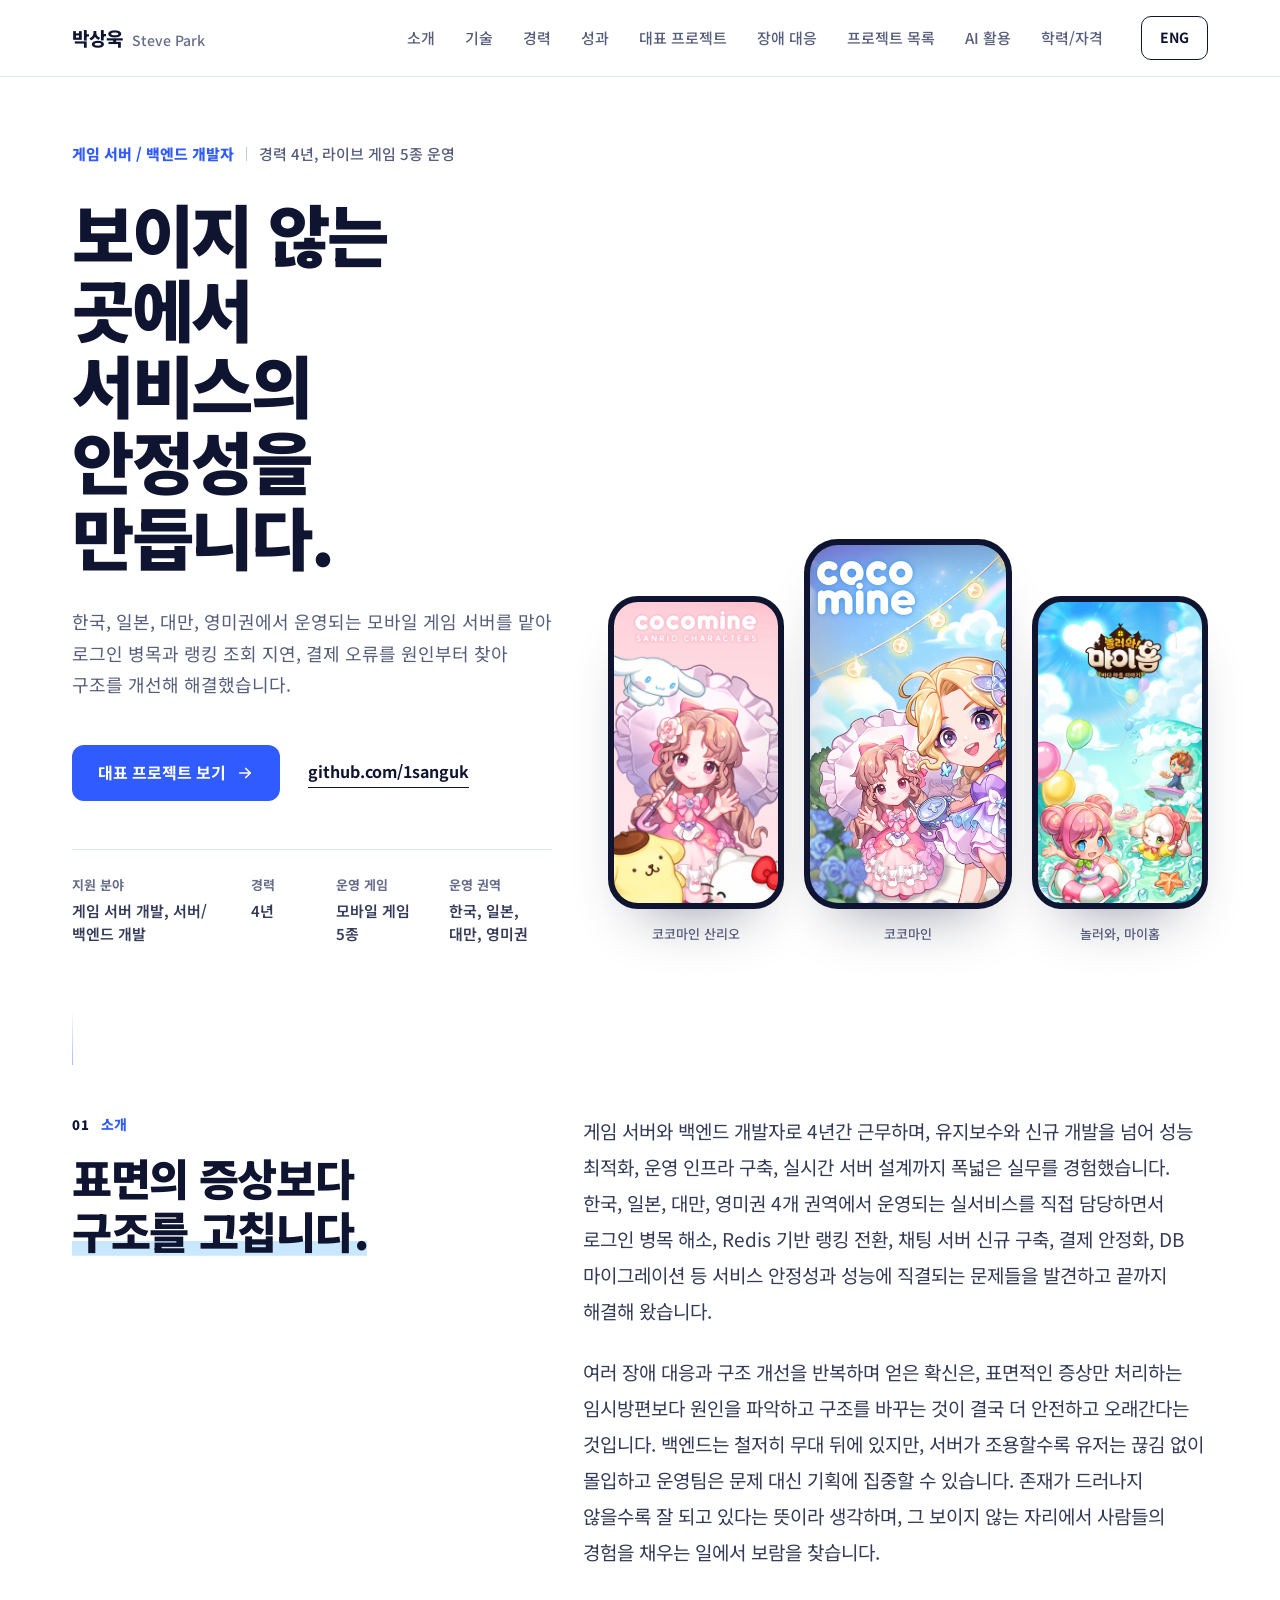
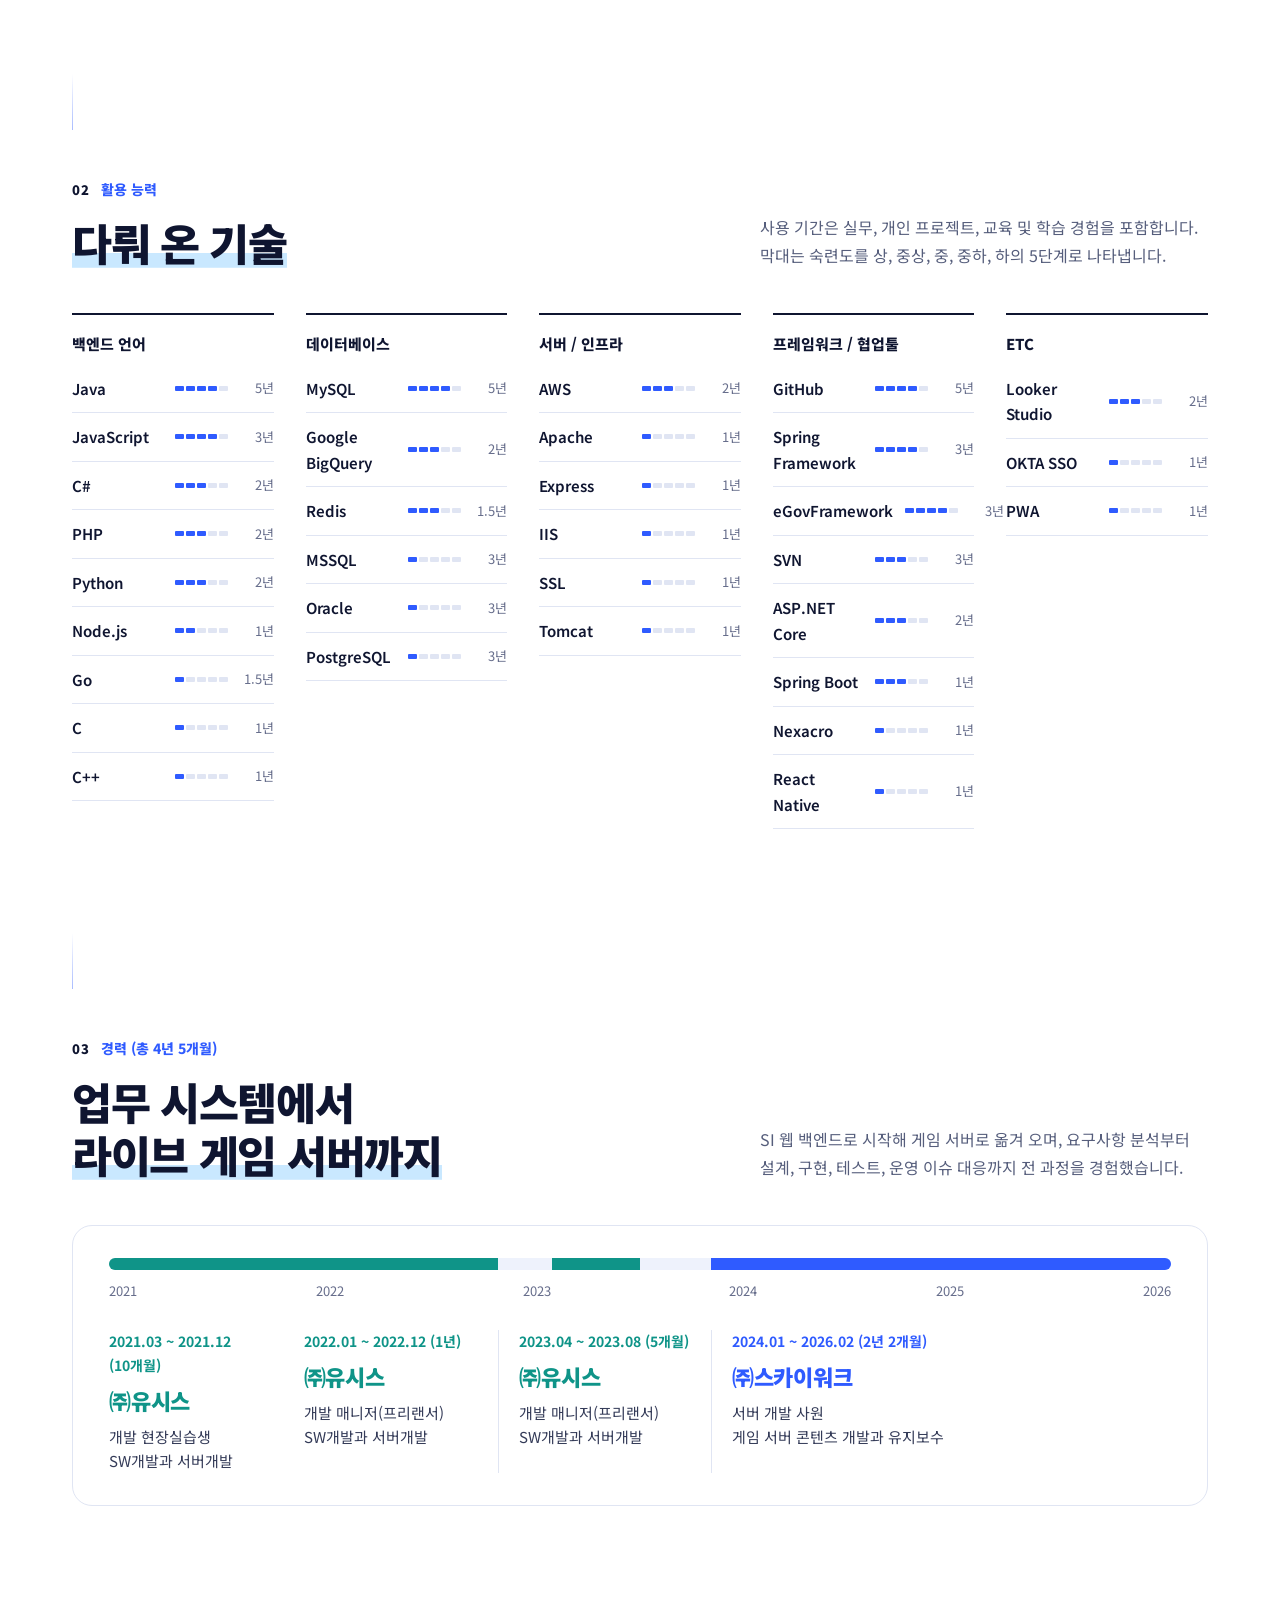
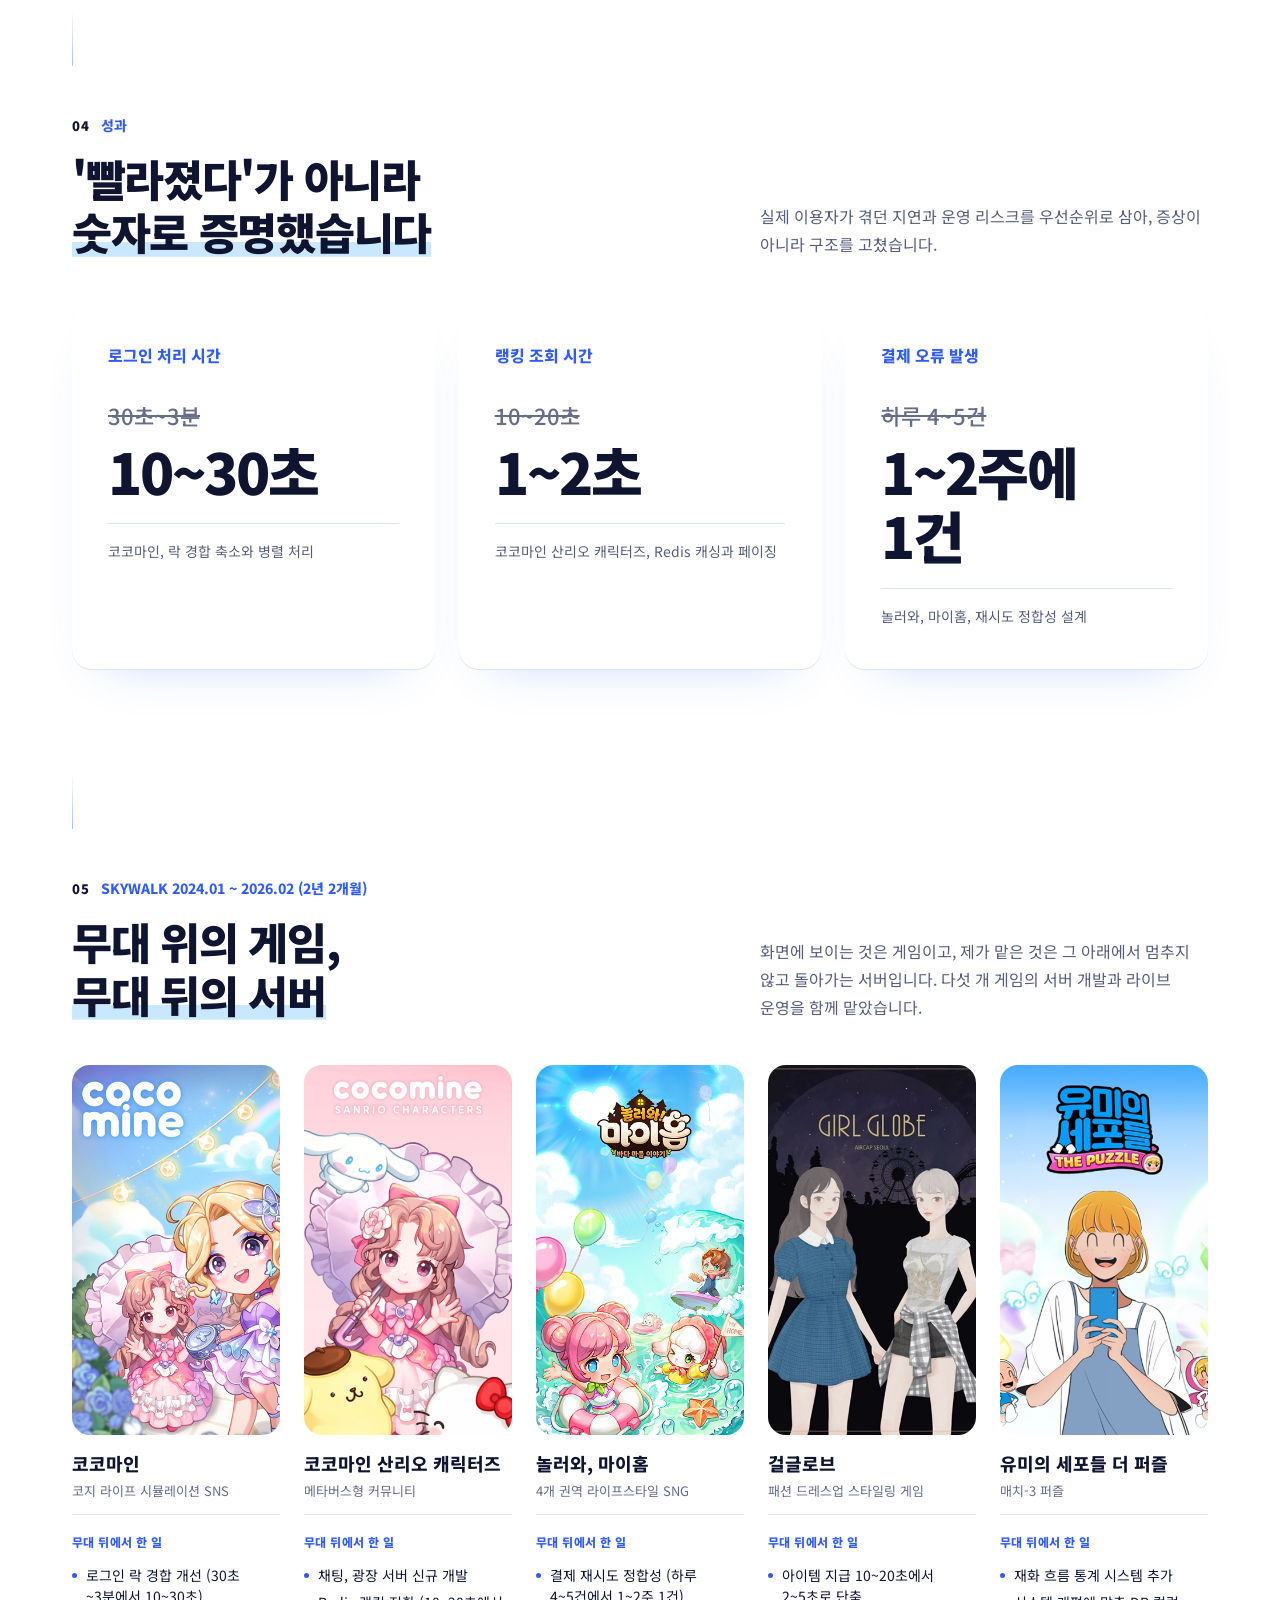
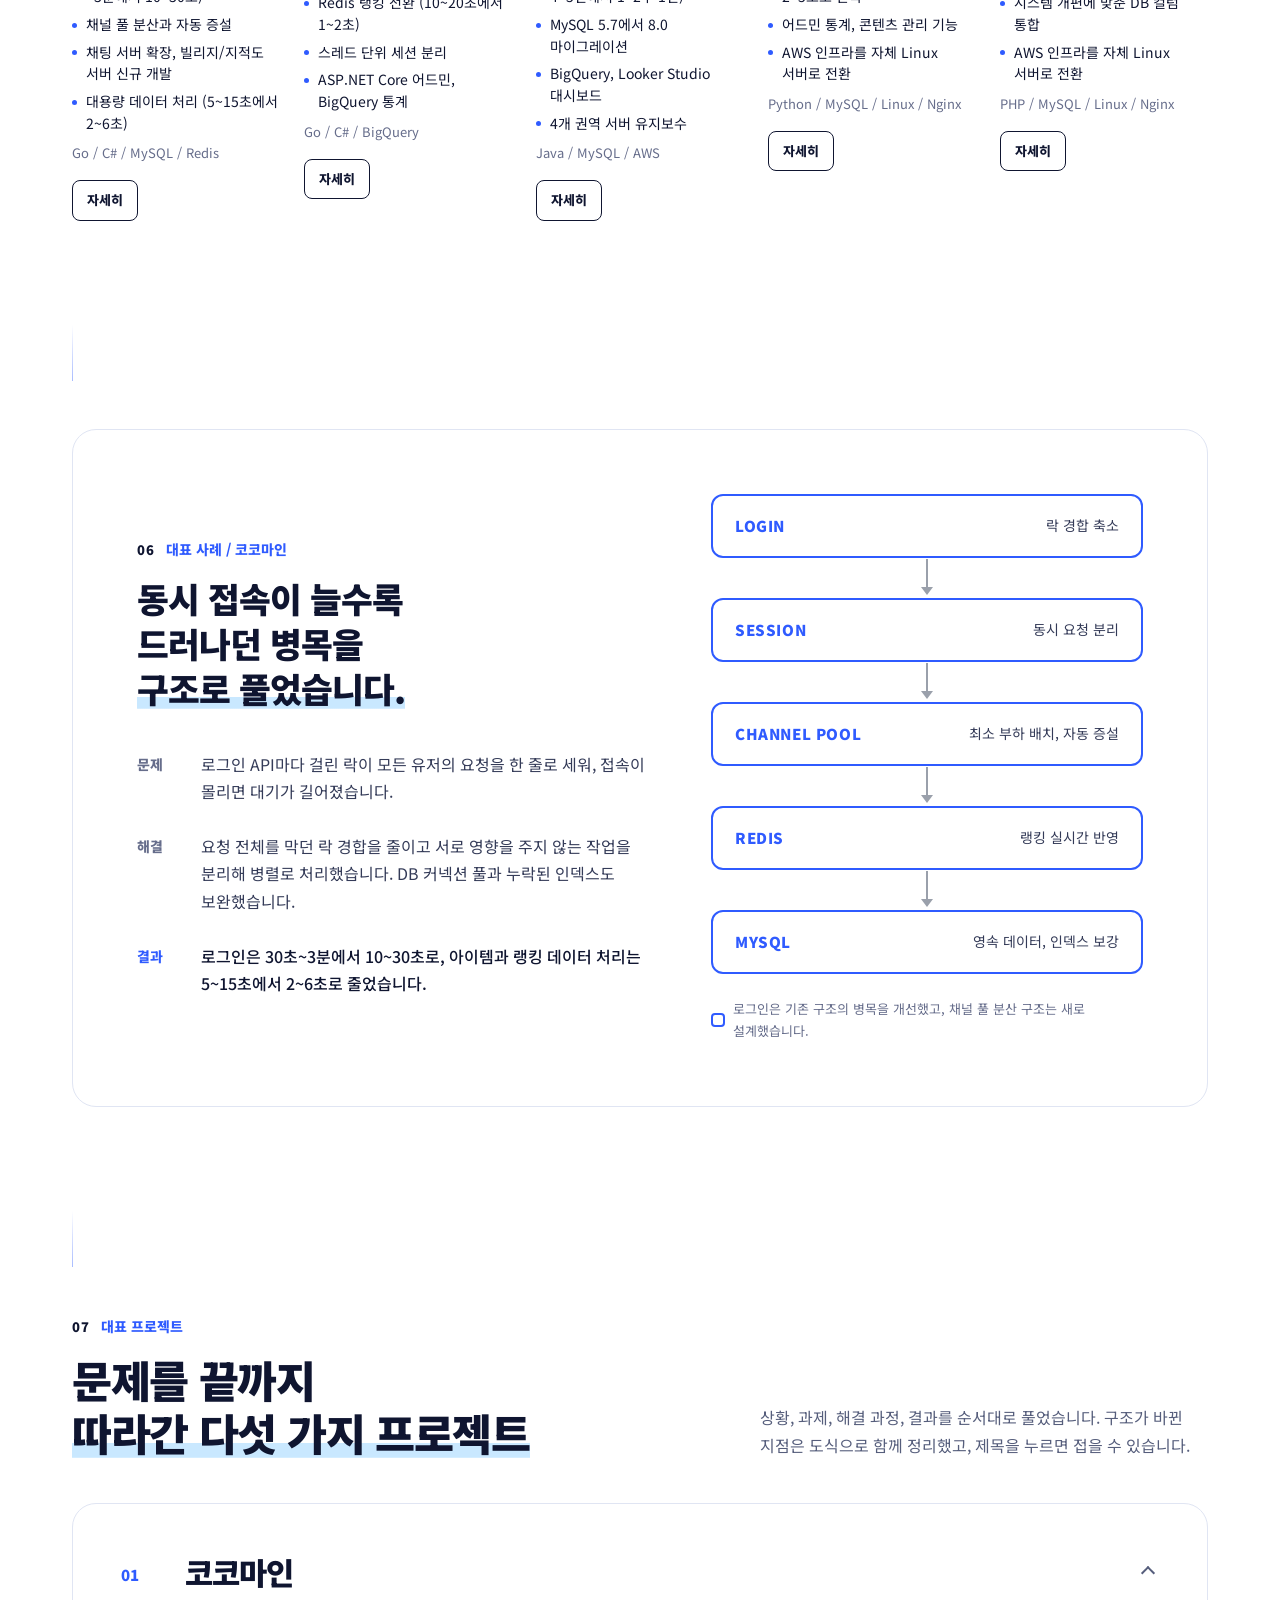
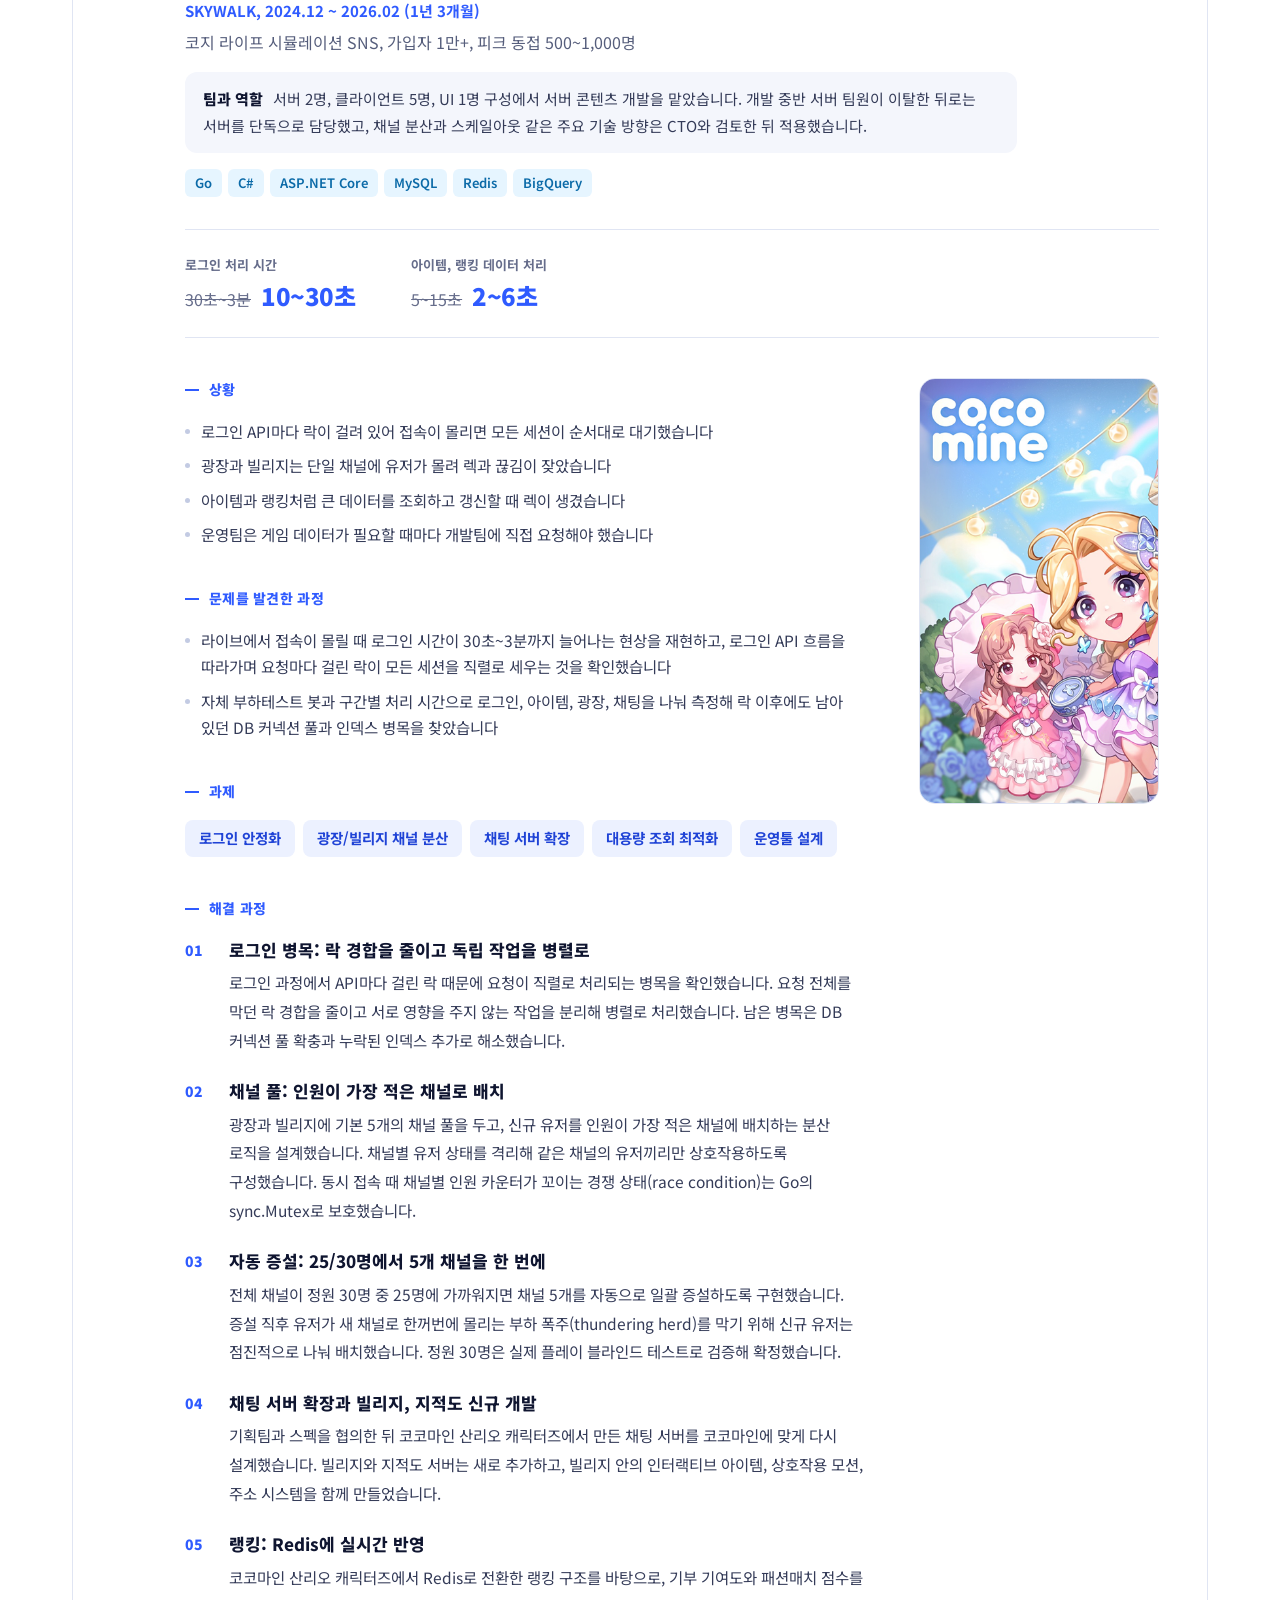
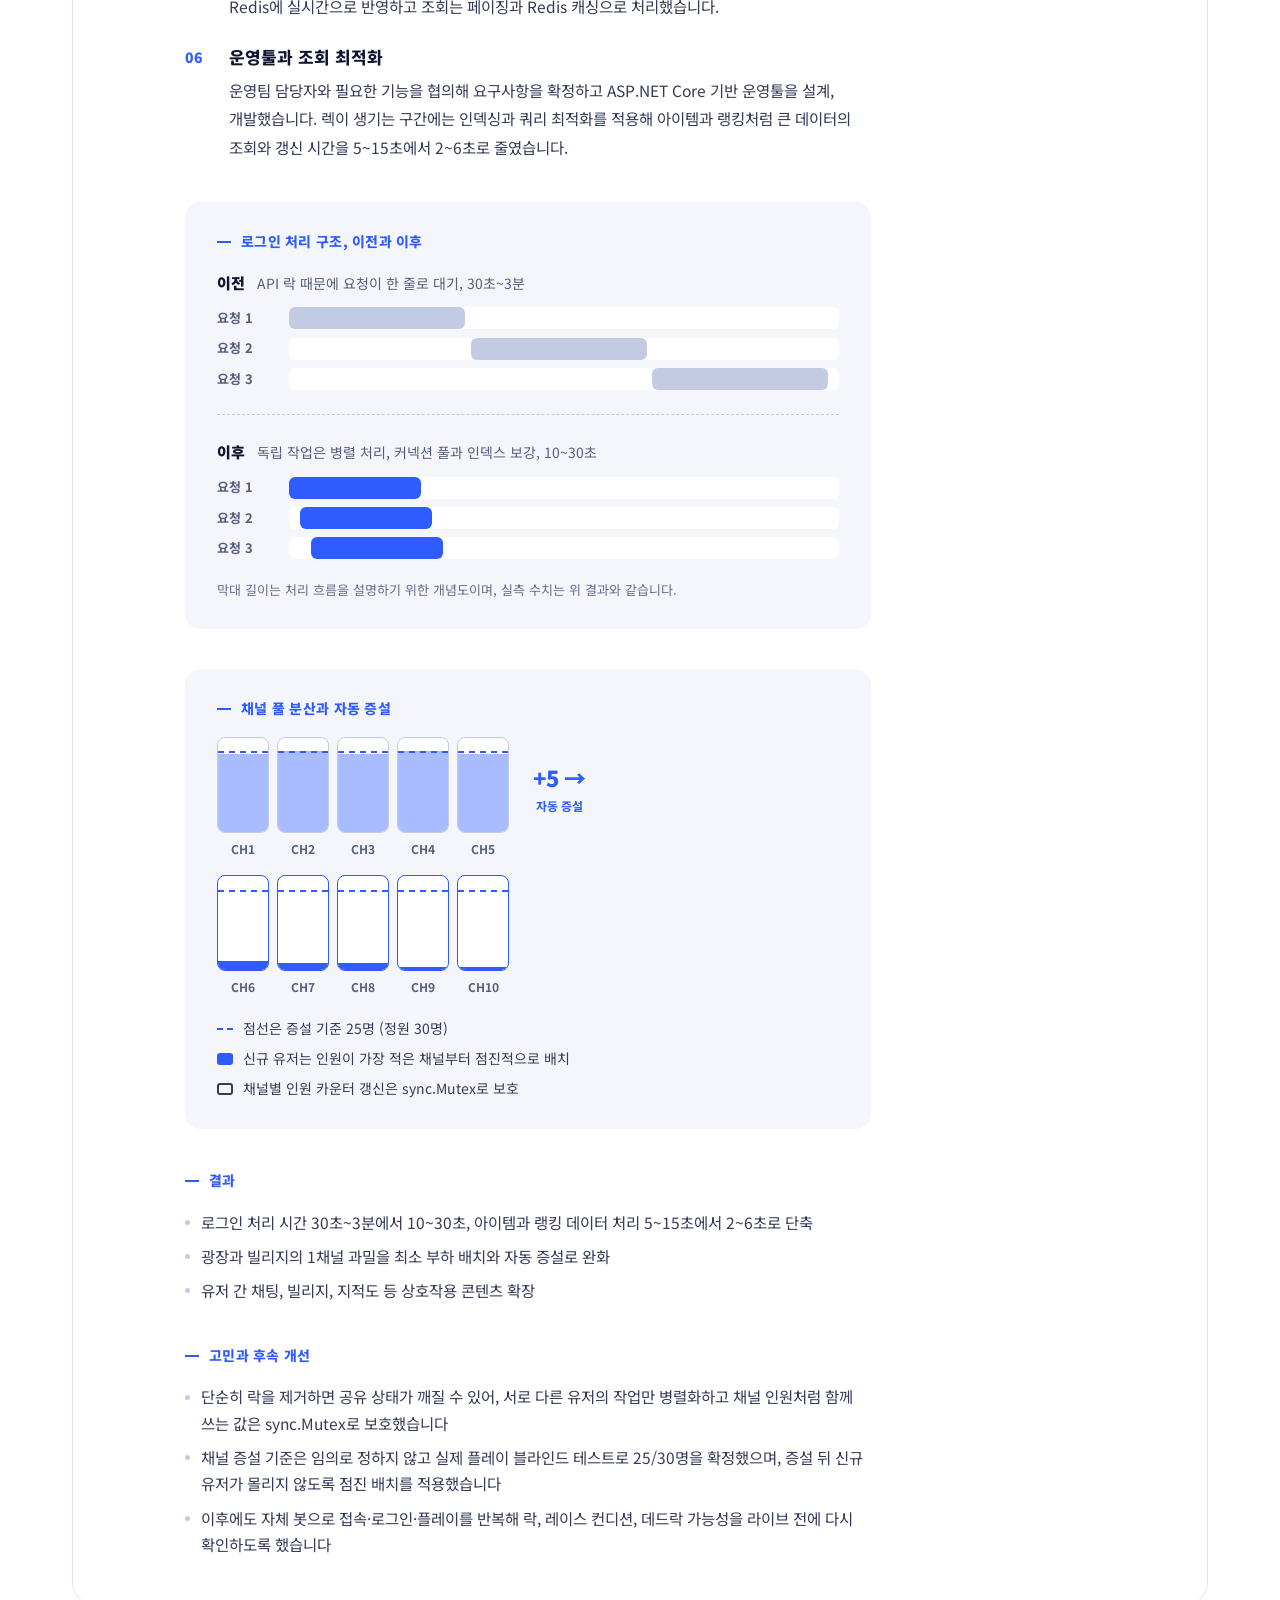
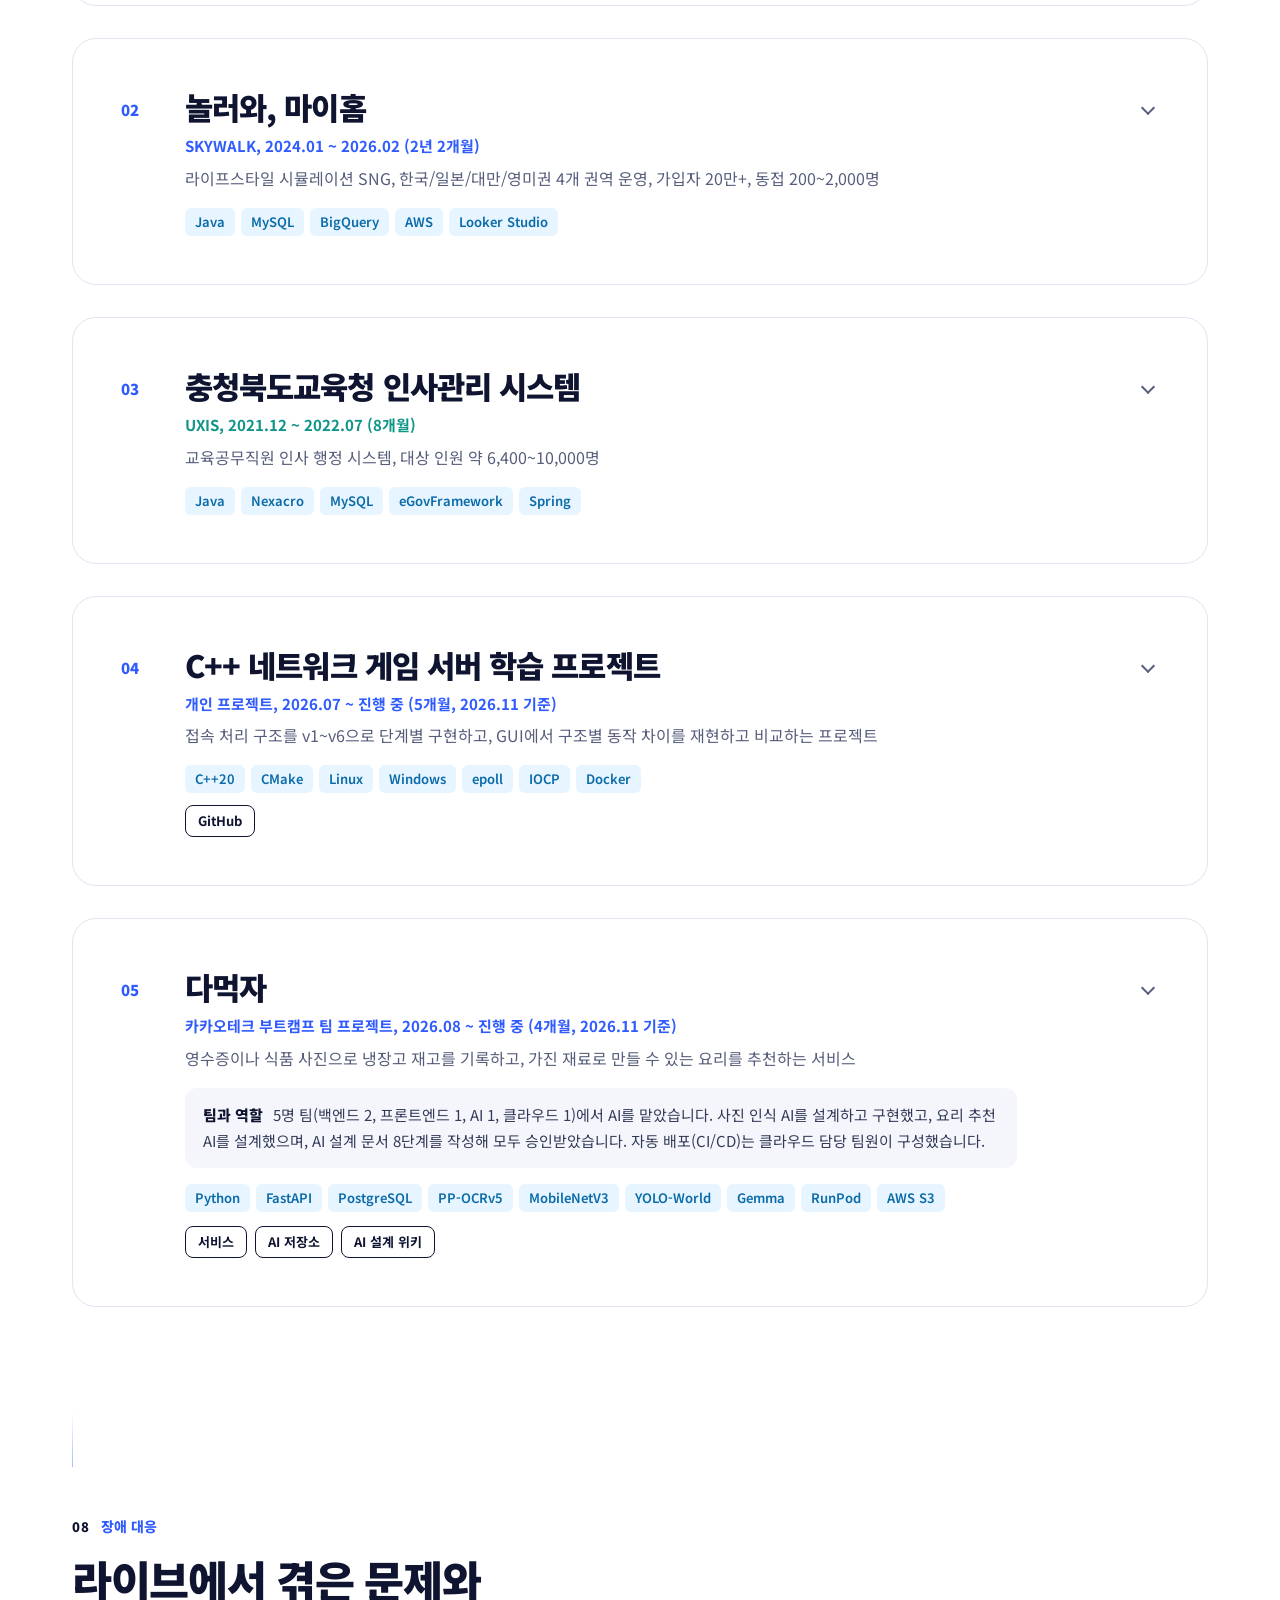
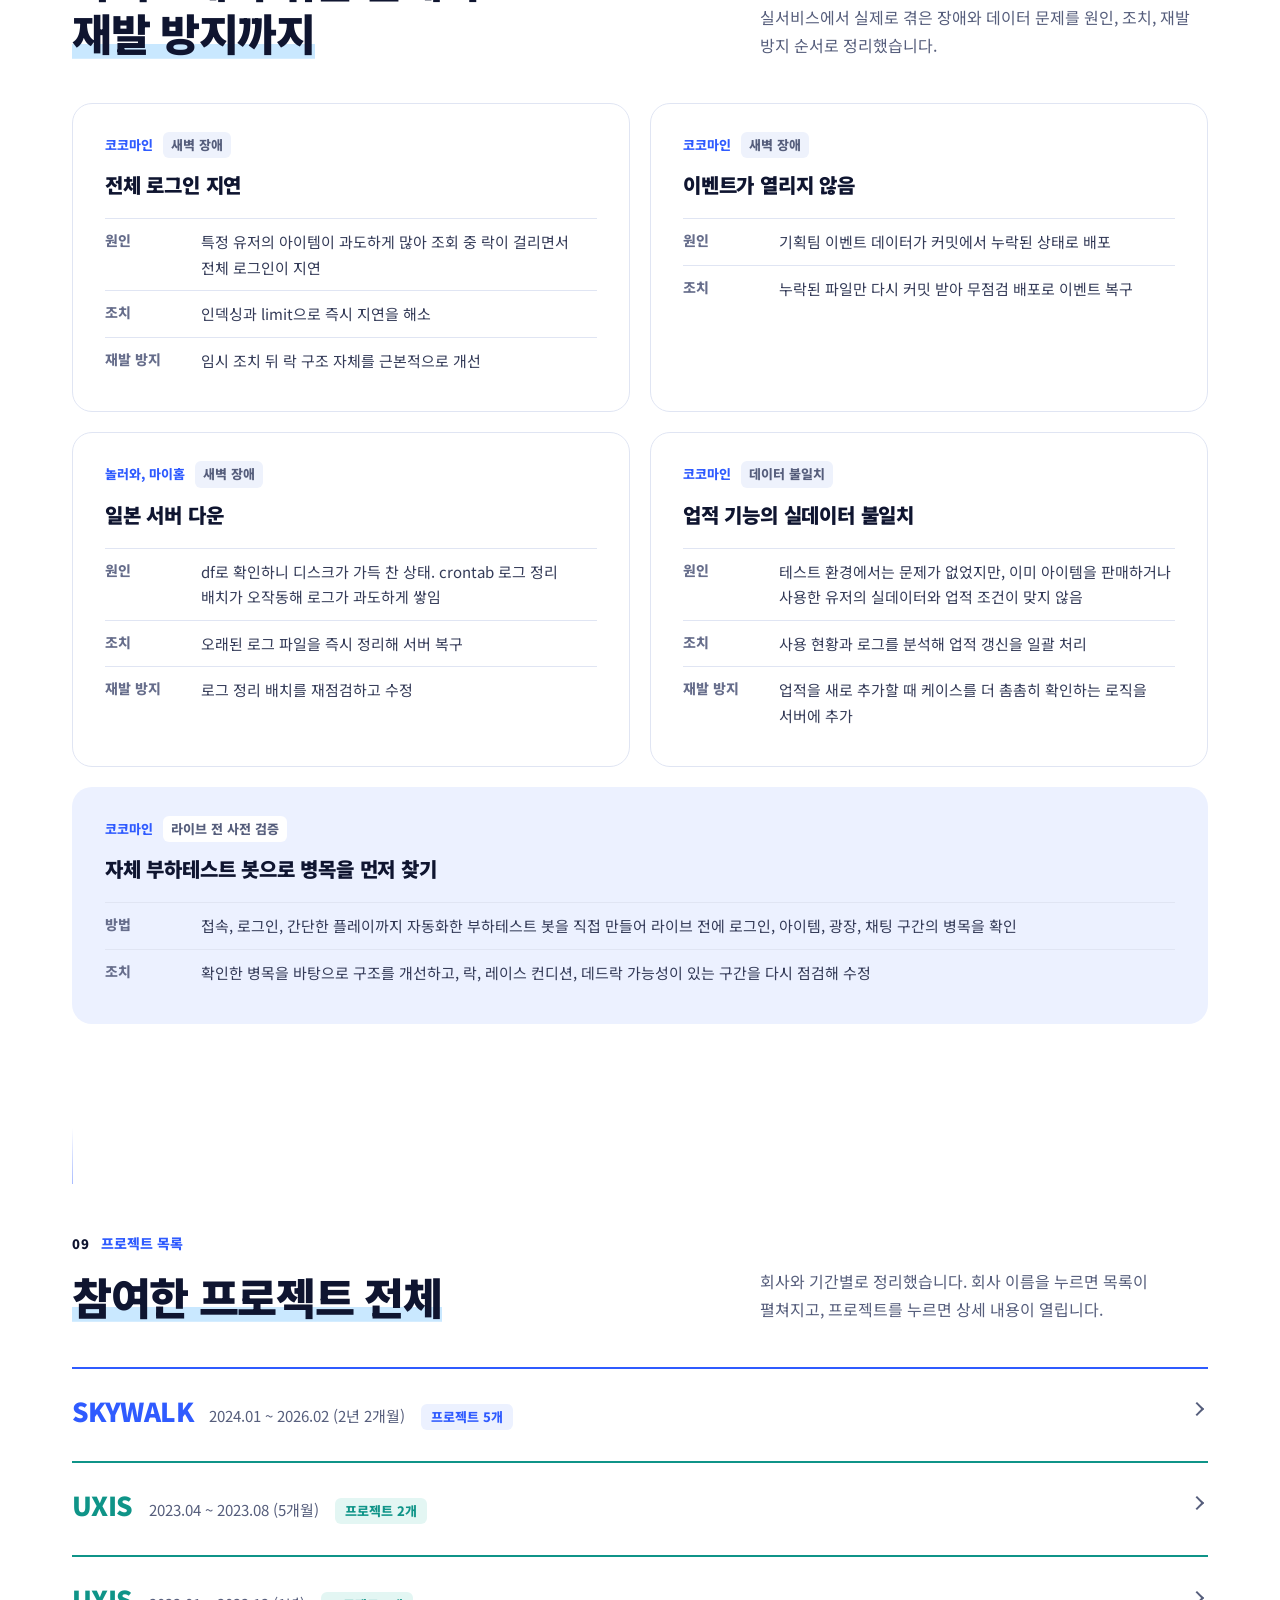
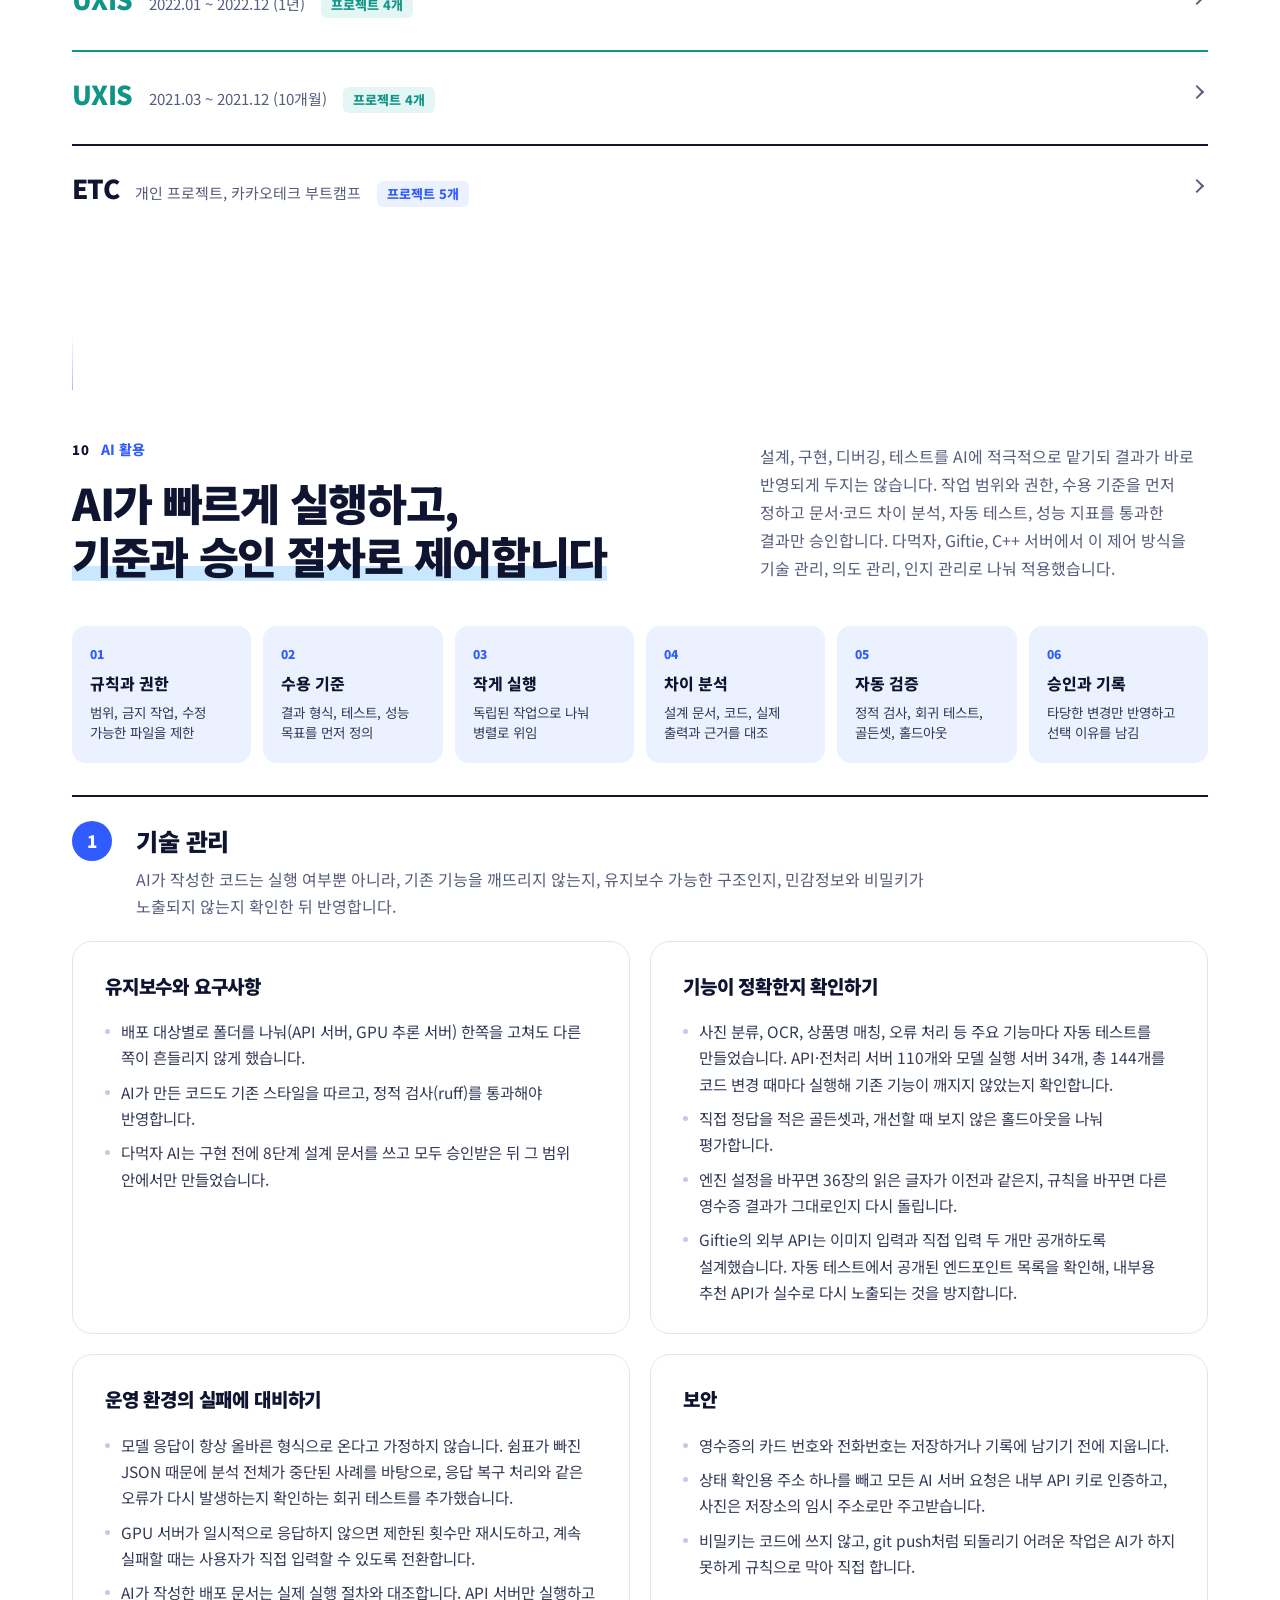
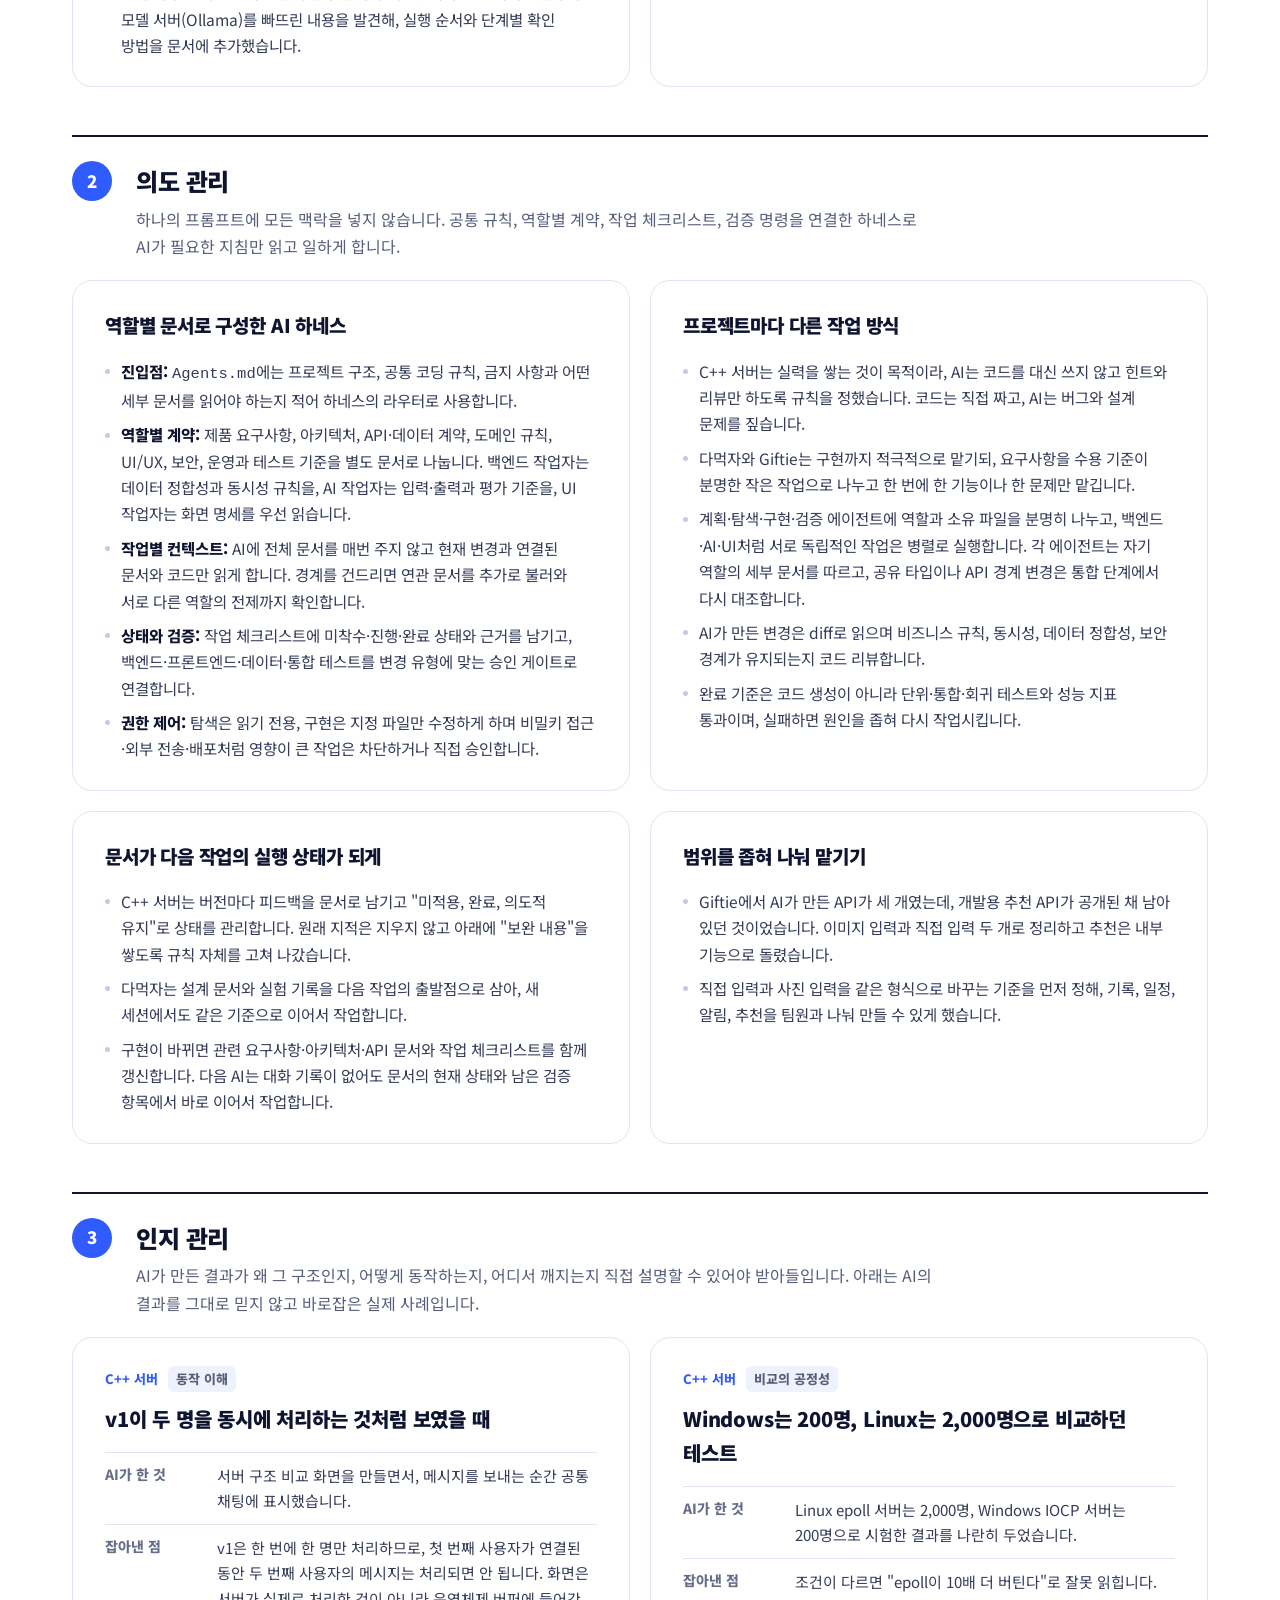
==== commit ef36d8f2: "프로젝트 기간과 문제 해결 과정 및 상세 이동 기능 추가 - 경력 및 프로젝트별 근무·참여 기간 표기 - 게임 프로젝트 카드에 상세 이동 버튼 추가 - 문제 발견, 해결 과정, 결" ====
--- a/index.html
+++ b/index.html
@@ -182,7 +182,7 @@
   <div class="wrap">
     <div class="section-head">
       <div>
-        <div class="section-label">경력 (총 4년)</div>
+        <div class="section-label">경력 (총 4년 5개월)</div>
         <h2 class="section-title">업무 시스템에서<br>라이브 게임 서버까지</h2>
       </div>
       <p class="section-desc">SI 웹 백엔드로 시작해 게임 서버로 옮겨 오며, 요구사항 분석부터 설계, 구현, 테스트, 운영 이슈 대응까지 전 과정을 경험했습니다.</p>
@@ -202,14 +202,14 @@
       </div>
       <div class="career-cols">
         <div class="career-col is-uxis is-split" style="--w:36.67%">
-          <div class="cc-entry"><span class="period">2021.03 ~ 2021.12</span><b>㈜유시스</b><span class="sub">개발 현장실습생<br>SW개발과 서버개발</span></div>
-          <div class="cc-entry"><span class="period">2022.01 ~ 2022.12</span><b>㈜유시스</b><span class="sub">개발 매니저(프리랜서)<br>SW개발과 서버개발</span></div>
+          <div class="cc-entry"><span class="period">2021.03 ~ 2021.12 (10개월)</span><b>㈜유시스</b><span class="sub">개발 현장실습생<br>SW개발과 서버개발</span></div>
+          <div class="cc-entry"><span class="period">2022.01 ~ 2022.12 (1년)</span><b>㈜유시스</b><span class="sub">개발 매니저(프리랜서)<br>SW개발과 서버개발</span></div>
         </div>
         <div class="career-col is-uxis" style="--w:20%">
-          <div class="cc-entry"><span class="period">2023.04 ~ 2023.08</span><b>㈜유시스</b><span class="sub">개발 매니저(프리랜서)<br>SW개발과 서버개발</span></div>
+          <div class="cc-entry"><span class="period">2023.04 ~ 2023.08 (5개월)</span><b>㈜유시스</b><span class="sub">개발 매니저(프리랜서)<br>SW개발과 서버개발</span></div>
         </div>
         <div class="career-col is-skywalk" style="--w:43.33%">
-          <div class="cc-entry"><span class="period">2024.01 ~ 2026.02</span><b>㈜스카이워크</b><span class="sub">서버 개발 사원<br>게임 서버 콘텐츠 개발과 유지보수</span></div>
+          <div class="cc-entry"><span class="period">2024.01 ~ 2026.02 (2년 2개월)</span><b>㈜스카이워크</b><span class="sub">서버 개발 사원<br>게임 서버 콘텐츠 개발과 유지보수</span></div>
         </div>
       </div>
     </div>
@@ -252,7 +252,7 @@
   <div class="wrap">
     <div class="section-head">
       <div>
-        <div class="section-label">SKYWALK 2024.01 ~ 2026.02</div>
+        <div class="section-label">SKYWALK 2024.01 ~ 2026.02 (2년 2개월)</div>
         <h2 class="section-title">무대 위의 게임,<br>무대 뒤의 서버</h2>
       </div>
       <p class="section-desc">화면에 보이는 것은 게임이고, 제가 맡은 것은 그 아래에서 멈추지 않고 돌아가는 서버입니다. 다섯 개 게임의 서버 개발과 라이브 운영을 함께 맡았습니다.</p>
@@ -267,6 +267,7 @@
           <ul class="game-points"><li>로그인 락 경합 개선 (30초~3분에서 10~30초)</li><li>채널 풀 분산과 자동 증설</li><li>채팅 서버 확장, 빌리지/지적도 서버 신규 개발</li><li>대용량 데이터 처리 (5~15초에서 2~6초)</li></ul>
         </div>
         <p class="game-stack">Go / C# / MySQL / Redis</p>
+        <a class="game-detail-link" href="#deep-cocomine">자세히</a>
       </article>
       <article class="game">
         <img class="game-shot" src="images/코코마인산리오캐릭터즈.png" alt="코코마인 산리오 캐릭터즈 게임 화면" loading="lazy">
@@ -277,6 +278,7 @@
           <ul class="game-points"><li>채팅, 광장 서버 신규 개발</li><li>Redis 랭킹 전환 (10~20초에서 1~2초)</li><li>스레드 단위 세션 분리</li><li>ASP.NET Core 어드민, BigQuery 통계</li></ul>
         </div>
         <p class="game-stack">Go / C# / BigQuery</p>
+        <a class="game-detail-link" href="#project-sanrio">자세히</a>
       </article>
       <article class="game">
         <img class="game-shot" src="images/놀러와마이홈.png" alt="놀러와, 마이홈 게임 화면" loading="lazy">
@@ -287,6 +289,7 @@
           <ul class="game-points"><li>결제 재시도 정합성 (하루 4~5건에서 1~2주 1건)</li><li>MySQL 5.7에서 8.0 마이그레이션</li><li>BigQuery, Looker Studio 대시보드</li><li>4개 권역 서버 유지보수</li></ul>
         </div>
         <p class="game-stack">Java / MySQL / AWS</p>
+        <a class="game-detail-link" href="#deep-myhome">자세히</a>
       </article>
       <article class="game">
         <img class="game-shot" src="images/걸글로브.png" alt="걸글로브 게임 화면" loading="lazy">
@@ -294,9 +297,10 @@
         <p class="game-genre">패션 드레스업 스타일링 게임</p>
         <div class="game-work">
           <span class="game-work-label">무대 뒤에서 한 일</span>
-          <ul class="game-points"><li>아이템 지급 10~20초에서 2~5초로 단축</li><li>어드민 통계, 콘텐츠 관리 기능</li><li>AWS에서 자체 서버로 데이터 이전</li></ul>
-        </div>
-        <p class="game-stack">Python / MySQL</p>
+          <ul class="game-points"><li>아이템 지급 10~20초에서 2~5초로 단축</li><li>어드민 통계, 콘텐츠 관리 기능</li><li>AWS 인프라를 자체 Linux 서버로 전환</li></ul>
+        </div>
+        <p class="game-stack">Python / MySQL / Linux / Nginx</p>
+        <a class="game-detail-link" href="#project-girlglobe">자세히</a>
       </article>
       <article class="game">
         <img class="game-shot" src="images/유미의세포들.png" alt="유미의 세포들 더 퍼즐 게임 화면" loading="lazy">
@@ -304,9 +308,10 @@
         <p class="game-genre">매치-3 퍼즐</p>
         <div class="game-work">
           <span class="game-work-label">무대 뒤에서 한 일</span>
-          <ul class="game-points"><li>재화 흐름 통계 시스템 추가</li><li>시스템 개편에 맞춘 DB 컬럼 통합</li><li>AWS에서 자체 서버로 데이터 이전</li></ul>
-        </div>
-        <p class="game-stack">PHP / MySQL</p>
+          <ul class="game-points"><li>재화 흐름 통계 시스템 추가</li><li>시스템 개편에 맞춘 DB 컬럼 통합</li><li>AWS 인프라를 자체 Linux 서버로 전환</li></ul>
+        </div>
+        <p class="game-stack">PHP / MySQL / Linux / Nginx</p>
+        <a class="game-detail-link" href="#project-yumi">자세히</a>
       </article>
     </div>
   </div>
@@ -353,7 +358,7 @@
         <span class="deep-num">01</span>
         <div>
           <h3 class="deep-title">코코마인</h3>
-          <p class="deep-meta">SKYWALK, 2024.12 ~ 2026.02</p>
+          <p class="deep-meta">SKYWALK, 2024.12 ~ 2026.02 (1년 3개월)</p>
           <p class="deep-context">코지 라이프 시뮬레이션 SNS, 가입자 1만+, 피크 동접 500~1,000명</p>
           <p class="deep-team"><b>팀과 역할</b>서버 2명, 클라이언트 5명, UI 1명 구성에서 서버 콘텐츠 개발을 맡았습니다. 개발 중반 서버 팀원이 이탈한 뒤로는 서버를 단독으로 담당했고, 채널 분산과 스케일아웃 같은 주요 기술 방향은 CTO와 검토한 뒤 적용했습니다.</p>
           <div class="tags"><span>Go</span><span>C#</span><span>ASP.NET Core</span><span>MySQL</span><span>Redis</span><span>BigQuery</span></div>
@@ -373,6 +378,13 @@
               <li>광장과 빌리지는 단일 채널에 유저가 몰려 렉과 끊김이 잦았습니다</li>
               <li>아이템과 랭킹처럼 큰 데이터를 조회하고 갱신할 때 렉이 생겼습니다</li>
               <li>운영팀은 게임 데이터가 필요할 때마다 개발팀에 직접 요청해야 했습니다</li>
+            </ul>
+          </section>
+          <section class="deep-block">
+            <h4>문제를 발견한 과정</h4>
+            <ul class="duty">
+              <li>라이브에서 접속이 몰릴 때 로그인 시간이 30초~3분까지 늘어나는 현상을 재현하고, 로그인 API 흐름을 따라가며 요청마다 걸린 락이 모든 세션을 직렬로 세우는 것을 확인했습니다</li>
+              <li>자체 부하테스트 봇과 구간별 처리 시간으로 로그인, 아이템, 광장, 채팅을 나눠 측정해 락 이후에도 남아 있던 DB 커넥션 풀과 인덱스 병목을 찾았습니다</li>
             </ul>
           </section>
           <section class="deep-block">
@@ -446,6 +458,14 @@
               <li>유저 간 채팅, 빌리지, 지적도 등 상호작용 콘텐츠 확장</li>
             </ul>
           </section>
+          <section class="deep-block">
+            <h4>고민과 후속 개선</h4>
+            <ul class="duty">
+              <li>단순히 락을 제거하면 공유 상태가 깨질 수 있어, 서로 다른 유저의 작업만 병렬화하고 채널 인원처럼 함께 쓰는 값은 sync.Mutex로 보호했습니다</li>
+              <li>채널 증설 기준은 임의로 정하지 않고 실제 플레이 블라인드 테스트로 25/30명을 확정했으며, 증설 뒤 신규 유저가 몰리지 않도록 점진 배치를 적용했습니다</li>
+              <li>이후에도 자체 봇으로 접속·로그인·플레이를 반복해 락, 레이스 컨디션, 데드락 가능성을 라이브 전에 다시 확인하도록 했습니다</li>
+            </ul>
+          </section>
         </div>
         <aside class="deep-side"><img src="images/코코마인.png" alt="코코마인 게임 화면" loading="lazy"></aside>
       </div>
@@ -456,7 +476,7 @@
         <span class="deep-num">02</span>
         <div>
           <h3 class="deep-title">놀러와, 마이홈</h3>
-          <p class="deep-meta">SKYWALK, 2024.01 ~ 2026.02</p>
+          <p class="deep-meta">SKYWALK, 2024.01 ~ 2026.02 (2년 2개월)</p>
           <p class="deep-context">라이프스타일 시뮬레이션 SNG, 한국/일본/대만/영미권 4개 권역 운영, 가입자 20만+, 동접 200~2,000명</p>
           <div class="tags"><span>Java</span><span>MySQL</span><span>BigQuery</span><span>AWS</span><span>Looker Studio</span></div>
         </div>
@@ -475,6 +495,13 @@
               <li>네트워크 지연 시 결제가 하루 4~5건씩 실패하거나, 결제는 완료됐는데 아이템이 지급되지 않는 일이 반복됐습니다</li>
               <li>운영팀이 게임 데이터가 필요할 때마다 개발팀에 요청해야 해 의사결정이 느렸습니다</li>
               <li>권역마다 콘텐츠가 달라, 한 권역에서만 발생하는 오류가 있었습니다</li>
+            </ul>
+          </section>
+          <section class="deep-block">
+            <h4>문제를 발견한 과정</h4>
+            <ul class="duty">
+              <li>운영 중 반복된 실패 건에서 외부 결제 결과와 내부 아이템 지급 내역을 함께 대조해, 결제 실패와 결제 완료 후 미지급이 서로 다른 상태라는 점을 확인했습니다</li>
+              <li>MySQL 8.0 전환 전 인증 방식, GROUP BY 처리와 주요 쿼리를 점검해 버전 호환 문제와 인덱스가 필요한 조회 구간을 배포 전에 찾았습니다</li>
             </ul>
           </section>
           <section class="deep-block">
@@ -513,6 +540,13 @@
               <li>오류가 잦은 구간을 운영팀이 직접 파악할 수 있게 됨</li>
             </ul>
           </section>
+          <section class="deep-block">
+            <h4>고민과 후속 개선</h4>
+            <ul class="duty">
+              <li>재시도 횟수를 늘리는 것보다 결제와 지급 상태를 먼저 확인하는 것이 중요하다고 판단해, 이미 지급된 건·미지급 건·미완료 건을 나눈 뒤 각 상태에 맞게 처리했습니다</li>
+              <li>장애를 개발팀만 확인하지 않도록 재화·토큰·로그를 대시보드로 공개했고, 권역별 콘텐츠와 버그 이력을 문서화해 다음 담당자도 같은 판단 근거를 볼 수 있게 했습니다</li>
+            </ul>
+          </section>
         </div>
         <aside class="deep-side"><img src="images/놀러와마이홈.png" alt="놀러와, 마이홈 게임 화면" loading="lazy"></aside>
       </div>
@@ -523,7 +557,7 @@
         <span class="deep-num">03</span>
         <div>
           <h3 class="deep-title">충청북도교육청 인사관리 시스템</h3>
-          <p class="deep-meta">UXIS, 2021.12 ~ 2022.07</p>
+          <p class="deep-meta">UXIS, 2021.12 ~ 2022.07 (8개월)</p>
           <p class="deep-context">교육공무직원 인사 행정 시스템, 대상 인원 약 6,400~10,000명</p>
           <div class="tags"><span>Java</span><span>Nexacro</span><span>MySQL</span><span>eGovFramework</span><span>Spring</span></div>
         </div>
@@ -536,6 +570,13 @@
             <ul class="duty">
               <li>6,400~10,000명 규모의 교육공무직원 전보(인사이동)를 담당 공무원이 제출 서류를 직접 받아 수기와 엑셀로 점수를 계산해 판별했습니다</li>
               <li>인사기록은 문서로 보관돼 필요할 때마다 찾아봐야 했습니다</li>
+            </ul>
+          </section>
+          <section class="deep-block">
+            <h4>문제를 발견한 과정</h4>
+            <ul class="duty">
+              <li>기존 수기·엑셀 판별 흐름을 항목별로 나누면서 점수 합산만 자동화해서는 동점자와 중복 점수를 정확히 처리할 수 없다는 예외를 확인했습니다</li>
+              <li>인사기록과 통계가 문서마다 흩어져 있어 전보 결과를 다시 확인하거나 부서별 이동 현황을 파악하기 어렵다는 점도 함께 정리했습니다</li>
             </ul>
           </section>
           <section class="deep-block">
@@ -569,6 +610,13 @@
               <li>통계로 이동이 많은 부서와 선호 부서를 파악할 수 있게 됨</li>
             </ul>
           </section>
+          <section class="deep-block">
+            <h4>고민과 후속 개선</h4>
+            <ul class="duty">
+              <li>인사 판별은 속도만큼 결과의 근거와 예외 처리가 중요해, 일반 점수 순위와 동점·중복 판별을 분리해 담당자가 결과를 다시 확인할 수 있게 구성했습니다</li>
+              <li>판별 결과를 일회성으로 끝내지 않고 근무성적평정·설문·통계와 연결해 이동이 많은 부서와 선호 부서를 이후 인사 판단에 활용할 수 있게 했습니다</li>
+            </ul>
+          </section>
         </div>
         <aside class="deep-side"><img src="images/충청북도.png" alt="충청북도교육청 교육공무직원 인사관리시스템" loading="lazy"></aside>
       </div>
@@ -579,7 +627,7 @@
         <span class="deep-num">04</span>
         <div>
           <h3 class="deep-title">C++ 네트워크 게임 서버 학습 프로젝트</h3>
-          <p class="deep-meta">개인 프로젝트, 2026.07 ~ 진행 중</p>
+          <p class="deep-meta">개인 프로젝트, 2026.07 ~ 진행 중 (5개월, 2026.11 기준)</p>
           <p class="deep-context">접속 처리 구조를 v1~v6으로 단계별 구현하고, GUI에서 구조별 동작 차이를 재현하고 비교하는 프로젝트</p>
           <div class="tags"><span>C++20</span><span>CMake</span><span>Linux</span><span>Windows</span><span>epoll</span><span>IOCP</span><span>Docker</span></div>
           <a href="https://github.com/1sanguk/CPP_Server" target="_blank" rel="noopener" class="proj-github">GitHub</a>
@@ -598,6 +646,13 @@
             <ul class="duty">
               <li>C++ 기반 게임 서버의 접속, 통신, 멀티스레드 처리 방식을 직접 구현하며 서버 구조의 기본기를 다지기</li>
               <li>같은 기능을 여러 구조로 만들고 같은 조건에서 테스트해, 구조마다 한계가 어디서 오는지 확인하기</li>
+            </ul>
+          </section>
+          <section class="deep-block">
+            <h4>한계를 발견한 과정</h4>
+            <ul class="duty">
+              <li>같은 Echo 기능을 v1~v6 구조로 단계적으로 구현하고 반복 접속, 대용량 전송, 종료 테스트를 같은 도구에서 실행해 각 구조가 막히는 지점을 비교했습니다</li>
+              <li>Linux와 Windows의 숫자가 달라 보일 때는 곧바로 성능 우열로 해석하지 않고 빌드 유형, 접속 방식, backlog, pending AcceptEx, 클라이언트 임시 포트 범위를 함께 확인했습니다</li>
             </ul>
           </section>
 
@@ -649,6 +704,13 @@
               <li>macOS, Linux, Windows에서 실행 가능한 범위를 판별하고, 같은 UI에서 구조별 차이를 재현하는 실험 환경 구축</li>
             </ul>
           </section>
+          <section class="deep-block">
+            <h4>고민과 후속 개선</h4>
+            <ul class="duty">
+              <li>12,000개와 28,000개를 서버의 절대 한계로 과장하지 않고 테스트 환경과 클라이언트 포트 한계를 함께 기록했습니다</li>
+              <li>부하 테스트에서 네트워크 처리 스레드에 작업이 몰리는 병목을 확인했으며, 다음 단계에서는 네트워크 I/O와 실제 작업 큐의 부하를 더 분리해 측정할 계획입니다</li>
+            </ul>
+          </section>
         </div>
         <aside class="deep-side"><img src="images/server-architecture-lab.png" alt="서버 구조 비교 GUI" loading="lazy"></aside>
       </div>
@@ -658,7 +720,7 @@
         <span class="deep-num">05</span>
         <div>
           <h3 class="deep-title">다먹자</h3>
-          <p class="deep-meta">카카오테크 부트캠프 팀 프로젝트, 2026.08 ~ 진행 중</p>
+          <p class="deep-meta">카카오테크 부트캠프 팀 프로젝트, 2026.08 ~ 진행 중 (4개월, 2026.11 기준)</p>
           <p class="deep-context">영수증이나 식품 사진으로 냉장고 재고를 기록하고, 가진 재료로 만들 수 있는 요리를 추천하는 서비스</p>
           <p class="deep-team"><b>팀과 역할</b>5명 팀(백엔드 2, 프론트엔드 1, AI 1, 클라우드 1)에서 AI를 맡았습니다. 사진 인식 AI를 설계하고 구현했고, 요리 추천 AI를 설계했으며, AI 설계 문서 8단계를 작성해 모두 승인받았습니다. 자동 배포(CI/CD)는 클라우드 담당 팀원이 구성했습니다.</p>
           <div class="tags"><span>Python</span><span>FastAPI</span><span>PostgreSQL</span><span>PP-OCRv5</span><span>MobileNetV3</span><span>YOLO-World</span><span>Gemma</span><span>RunPod</span><span>AWS S3</span></div>
@@ -679,6 +741,14 @@
               <li>장 본 재료를 일일이 적고 소비기한을 기억하기 어려워, 먹지 못하고 버리는 식재료가 생깁니다</li>
               <li>최대한 적은 예산으로 서비스할 수 있는지 확인하고 싶어서, 처음에는 GPU 없이 CPU 서버 한 대(4코어, 16GB)에서 모든 모델을 시험했습니다</li>
               <li>잘못 읽은 소비기한은 건강에 영향을 줄 수 있어서, AI가 틀려도 사용자에게 피해가 가지 않아야 했습니다</li>
+            </ul>
+          </section>
+          <section class="deep-block">
+            <h4>문제를 발견한 과정</h4>
+            <ul class="duty">
+              <li>요청 전체 시간만 보지 않고 대기 시간과 실제 처리 시간을 로그 시각으로 분리해, 127초 대기 뒤 실제 처리는 13.6초였다는 점을 확인했습니다</li>
+              <li>약 67장 처리 후 메모리가 12.3GB까지 늘어나는 현상은 코드, 방향 보정, OCR 엔진 설정을 하나씩 바꿔 비교해 메모리 미리 잡기 기능으로 원인을 좁혔습니다</li>
+              <li>인식률은 개선에 사용한 자료와 처음 보는 홀드아웃을 분리해 측정해, 학습한 샘플의 100% 결과가 실제 일반화 성능은 아니라는 점을 확인했습니다</li>
             </ul>
           </section>
           <section class="deep-block">
@@ -725,6 +795,14 @@
               <li>사진 인식 기능을 담당하는 API·전처리 서버와 모델 실행 서버를 구현하고, 주요 기능을 검증하는 자동 테스트 144개를 모두 통과</li>
               <li>소비기한은 포장에서 읽은 날짜만 확정으로 쓰고, 날짜가 없으면 공식 자료 기반 범위나 "확인 필요"로 표시</li>
               <li>요리 추천은 설계를 마쳤고 다음 버전(v3)에서 구현 예정</li>
+            </ul>
+          </section>
+          <section class="deep-block">
+            <h4>고민과 후속 개선</h4>
+            <ul class="duty">
+              <li>비용을 아끼기 위해 CPU 최적화를 먼저 끝까지 진행했지만 동시 요청에서 한계가 명확해진 뒤, 전체 서버가 아니라 모델 실행만 저예산 GPU로 분리했습니다</li>
+              <li>영수증 상품 탐지 F1이 출시 기준 0.90에 아직 못 미쳐 결과를 자동 확정하지 않고 사용자 확인 뒤 저장하도록 유지합니다</li>
+              <li>다음 버전에서는 홀드아웃을 늘려 인식 기준을 다시 검증하고, 설계를 마친 요리 추천 기능을 구현할 예정입니다</li>
             </ul>
           </section>
         </div>
@@ -813,8 +891,8 @@
       <div class="job-collapsible"><div class="job-collapsible-inner">
       <div class="tags job-meta"><span>부서: 서버개발</span><span>직책: 사원</span></div>
 
-      <div class="proj-item">
-        <div class="proj-title" role="button" tabindex="0" data-toggle>코코마인 <span class="pdate">2024.12 ~ 2026.02</span></div>
+      <div class="proj-item" id="project-cocomine">
+        <div class="proj-title" role="button" tabindex="0" data-toggle>코코마인 <span class="pdate">2024.12 ~ 2026.02 (1년 3개월)</span></div>
         <span class="proj-chevron chev" aria-hidden="true"></span>
         <p class="proj-genre">장르: 소셜 네트워킹 서비스(SNS), 코지 라이프 시뮬레이션</p>
         <ul class="duty">
@@ -837,8 +915,8 @@
         </div></div>
       </div>
 
-      <div class="proj-item">
-        <div class="proj-title" role="button" tabindex="0" data-toggle>코코마인 산리오 캐릭터즈 <span class="pdate">2024.07 ~ 2026.02</span></div>
+      <div class="proj-item" id="project-sanrio">
+        <div class="proj-title" role="button" tabindex="0" data-toggle>코코마인 산리오 캐릭터즈 <span class="pdate">2024.07 ~ 2026.02 (1년 8개월)</span></div>
         <span class="proj-chevron chev" aria-hidden="true"></span>
         <p class="proj-genre">장르: 소셜 네트워킹 서비스(SNS), 메타버스형 커뮤니티</p>
         <ul class="duty">
@@ -859,52 +937,52 @@
         </div></div>
       </div>
 
-      <div class="proj-item">
-        <div class="proj-title" role="button" tabindex="0" data-toggle>걸글로브 <span class="pdate">2024.04 ~ 2026.02</span></div>
+      <div class="proj-item" id="project-girlglobe">
+        <div class="proj-title" role="button" tabindex="0" data-toggle>걸글로브 <span class="pdate">2024.04 ~ 2026.02 (1년 11개월)</span></div>
         <span class="proj-chevron chev" aria-hidden="true"></span>
         <p class="proj-genre">장르: 스타일링 게임 (패션 드레스업)</p>
         <ul class="duty">
           <li>서버 오류 추적과 수정, 어드민 통계와 콘텐츠 관리 기능 개발</li>
           <li>데이터 관리 및 최적화로 대규모 유저 데이터 안정적 처리</li>
-          <li>DB 이전 작업 수행으로 시스템 업그레이드 지원</li>
-        </ul>
-        <div class="tags"><span>Python</span><span>MySQL</span></div>
+          <li>AWS 운영 인프라를 자체 Linux 서버 환경으로 이전</li>
+        </ul>
+        <div class="tags"><span>Python</span><span>MySQL</span><span>Linux</span><span>Nginx</span></div>
         <div class="proj-detail"><div class="proj-detail-inner">
           <div class="proj-detail-text">
             <ul class="duty-detail">
               <li><b>서버 오류 수정과 어드민 기능 확장</b><span class="detail-sub">간헐적으로 발생하는 에러를 추적해 기존 코드와 신규 콘텐츠가 중복되거나 충돌하는 부분을 수정했습니다. 어드민에는 통계와 신규 콘텐츠 관리 기능을 추가해 운영팀이 필요한 작업을 직접 처리하게 했습니다.</span></li>
               <li><b>데이터 관리 및 최적화로 대규모 유저 데이터 안정적 처리</b><span class="detail-sub">최적화되지 않은 쿼리와 인덱스가 적용되어 있지 않아 시간이 오래 걸리던 부분을 개선해, 스테이지 클리어 후 아이템 지급 등 시스템 업데이트 처리 시간을 10~20초에서 2~5초로 단축했습니다.</span></li>
-              <li><b>DB 이전 작업 수행으로 시스템 업그레이드 지원</b><span class="detail-sub">비용 문제로 AWS에서 로컬 서버로 옮기는 과정에서 대규모 데이터 백업과 마이그레이션을 직접 수행했습니다.</span></li>
+              <li><b>AWS 운영 인프라를 자체 Linux 서버로 전환</b><span class="detail-sub">비용을 절감하기 위해 AWS EC2·로드 밸런서·RDS에서 운영하던 애플리케이션과 데이터베이스를 자체 Linux 서버로 이전했습니다. Linux에 Nginx를 구성해 기존 로드 밸런서와 웹 요청 처리 역할을 대체하고, RDS의 대규모 데이터를 백업·이관해 자체 MySQL 환경에서 서비스가 동작하도록 전환했습니다.</span></li>
             </ul>
           </div>
           <img src="images/걸글로브.png" alt="걸글로브" class="proj-image proj-image-crop" loading="lazy">
         </div></div>
       </div>
 
-      <div class="proj-item">
-        <div class="proj-title" role="button" tabindex="0" data-toggle>유미의 세포들 더 퍼즐 <span class="pdate">2024.04 ~ 2026.02</span></div>
+      <div class="proj-item" id="project-yumi">
+        <div class="proj-title" role="button" tabindex="0" data-toggle>유미의 세포들 더 퍼즐 <span class="pdate">2024.04 ~ 2026.02 (1년 11개월)</span></div>
         <span class="proj-chevron chev" aria-hidden="true"></span>
         <p class="proj-genre">장르: 매치-3 퍼즐 게임</p>
         <ul class="duty">
           <li>어드민 시스템 추가 기능 개발로 운영팀의 효율적인 게임 관리 지원</li>
           <li>데이터 관리 및 최적화로 게임 데이터 안정적 처리</li>
-          <li>DB 이전 작업 수행으로 시스템 업그레이드 지원</li>
-        </ul>
-        <div class="tags"><span>PHP</span><span>MySQL</span></div>
+          <li>AWS 운영 인프라를 자체 Linux 서버 환경으로 이전</li>
+        </ul>
+        <div class="tags"><span>PHP</span><span>MySQL</span><span>Linux</span><span>Nginx</span></div>
         <div class="proj-detail"><div class="proj-detail-inner">
           <div class="proj-detail-text">
             <ul class="duty-detail">
               <li><b>어드민 시스템 추가 기능 개발로 운영팀의 효율적인 게임 관리 지원</b><span class="detail-sub">재화가 어디로 흘러가고 어떻게 사용되는지 파악할 수 있는 통계 시스템을 추가해 운영팀의 게임 관리를 지원했습니다.</span></li>
               <li><b>데이터 관리 및 최적화로 게임 데이터 안정적 처리</b><span class="detail-sub">게임 시스템 개편에 맞춰 DB의 다수 컬럼을 통합해 정리했고, 플레이에 차질이 없도록 충분히 테스트한 뒤 문제 없이 배포했습니다.</span></li>
-              <li><b>DB 이전 작업 수행으로 시스템 업그레이드 지원</b><span class="detail-sub">비용 문제로 AWS에서 로컬 서버로 옮기는 과정에서 대규모 데이터 백업과 마이그레이션을 직접 수행했습니다.</span></li>
+              <li><b>AWS 운영 인프라를 자체 Linux 서버로 전환</b><span class="detail-sub">비용을 절감하기 위해 AWS EC2·로드 밸런서·RDS에서 운영하던 애플리케이션과 데이터베이스를 자체 Linux 서버로 이전했습니다. Linux에 Nginx를 구성해 기존 로드 밸런서와 웹 요청 처리 역할을 대체하고, RDS의 대규모 데이터를 백업·이관해 자체 MySQL 환경에서 서비스가 동작하도록 전환했습니다.</span></li>
             </ul>
           </div>
           <img src="images/유미의세포들.png" alt="유미의 세포들 더 퍼즐" class="proj-image" loading="lazy">
         </div></div>
       </div>
 
-      <div class="proj-item">
-        <div class="proj-title" role="button" tabindex="0" data-toggle>놀러와, 마이홈 <span class="pdate">2024.01 ~ 2026.02</span></div>
+      <div class="proj-item" id="project-myhome">
+        <div class="proj-title" role="button" tabindex="0" data-toggle>놀러와, 마이홈 <span class="pdate">2024.01 ~ 2026.02 (2년 2개월)</span></div>
         <span class="proj-chevron chev" aria-hidden="true"></span>
         <p class="proj-genre">장르: SNG(소셜 네트워크 게임), 라이프스타일 시뮬레이션</p>
         <ul class="duty">
@@ -941,7 +1019,7 @@
       <div class="tags job-meta"><span>부서: 시스템 개발 SI</span><span>직책: 매니저 (프리랜서)</span></div>
 
       <div class="proj-item">
-        <div class="proj-title" role="button" tabindex="0" data-toggle>부산교육청 인성교육 체인지 <span class="pdate">2023.05 ~ 2023.07</span></div>
+        <div class="proj-title" role="button" tabindex="0" data-toggle>부산교육청 인성교육 체인지 <span class="pdate">2023.05 ~ 2023.07 (3개월)</span></div>
         <span class="proj-chevron chev" aria-hidden="true"></span>
         <ul class="duty">
           <li>관리자/사용자 페이지 구현</li>
@@ -962,7 +1040,7 @@
       </div>
 
       <div class="proj-item">
-        <div class="proj-title" role="button" tabindex="0" data-toggle>강원도 교육청 학교 진단 시스템 <span class="pdate">2023.04 ~ 2023.05</span></div>
+        <div class="proj-title" role="button" tabindex="0" data-toggle>강원도 교육청 학교 진단 시스템 <span class="pdate">2023.04 ~ 2023.05 (2개월)</span></div>
         <span class="proj-chevron chev" aria-hidden="true"></span>
         <ul class="duty">
           <li>만족도 시스템 기능 개발, 학교 자체 설문 기능 구현</li>
@@ -995,7 +1073,7 @@
       <div class="tags job-meta"><span>부서: 시스템 개발 SI</span><span>직책: 매니저 (프리랜서)</span></div>
 
       <div class="proj-item">
-        <div class="proj-title" role="button" tabindex="0" data-toggle>삼성바이오로직스 파트너 포털 <span class="pdate">2022.10 ~ 2022.12</span></div>
+        <div class="proj-title" role="button" tabindex="0" data-toggle>삼성바이오로직스 파트너 포털 <span class="pdate">2022.10 ~ 2022.12 (3개월)</span></div>
         <span class="proj-chevron chev" aria-hidden="true"></span>
         <ul class="duty">
           <li>단독 개발, DB 설계 및 전체 페이지 개발</li>
@@ -1014,7 +1092,7 @@
       </div>
 
       <div class="proj-item">
-        <div class="proj-title" role="button" tabindex="0" data-toggle>PK Valve &amp; Engineering PWA <span class="pdate">2022.07 ~ 2022.10</span></div>
+        <div class="proj-title" role="button" tabindex="0" data-toggle>PK Valve &amp; Engineering PWA <span class="pdate">2022.07 ~ 2022.10 (4개월)</span></div>
         <span class="proj-chevron chev" aria-hidden="true"></span>
         <ul class="duty">
           <li>개발 PM으로 전체 개발 총괄</li>
@@ -1035,7 +1113,7 @@
       </div>
 
       <div class="proj-item">
-        <div class="proj-title" role="button" tabindex="0" data-toggle>충청북도교육청 인사관리 시스템 <span class="pdate">2021.12 ~ 2022.07</span></div>
+        <div class="proj-title" role="button" tabindex="0" data-toggle>충청북도교육청 인사관리 시스템 <span class="pdate">2021.12 ~ 2022.07 (8개월)</span></div>
         <span class="proj-chevron chev" aria-hidden="true"></span>
         <ul class="duty">
           <li>6,400~10,000명 인사이동 판별을 수기와 엑셀에서 점수 기반 자동 알고리즘으로 전환, 동점자 처리 로직 구현</li>
@@ -1054,7 +1132,7 @@
       </div>
 
       <div class="proj-item">
-        <div class="proj-title" role="button" tabindex="0" data-toggle>유디저브 <span class="pdate">2022.05</span></div>
+        <div class="proj-title" role="button" tabindex="0" data-toggle>유디저브 <span class="pdate">2022.05 (1개월)</span></div>
         <span class="proj-chevron chev" aria-hidden="true"></span>
         <ul class="duty">
           <li>즐겨찾기 기능, 사용자 페이지 개발</li>
@@ -1087,7 +1165,7 @@
       <div class="tags job-meta"><span>부서: 시스템 개발 SI</span><span>직책: 현장실습생</span></div>
 
       <div class="proj-item">
-        <div class="proj-title" role="button" tabindex="0" data-toggle>배러온 <span class="pdate">2021.08 ~ 2021.12</span></div>
+        <div class="proj-title" role="button" tabindex="0" data-toggle>배러온 <span class="pdate">2021.08 ~ 2021.12 (5개월)</span></div>
         <span class="proj-chevron chev" aria-hidden="true"></span>
         <ul class="duty">
           <li>단독 개발로 비대면 화상 시스템 솔루션 개발 및 DB 설계</li>
@@ -1108,7 +1186,7 @@
       </div>
 
       <div class="proj-item">
-        <div class="proj-title" role="button" tabindex="0" data-toggle>부울경 온라인 일자리 박람회 <span class="pdate">2021.08 ~ 2021.12</span></div>
+        <div class="proj-title" role="button" tabindex="0" data-toggle>부울경 온라인 일자리 박람회 <span class="pdate">2021.08 ~ 2021.12 (5개월)</span></div>
         <span class="proj-chevron chev" aria-hidden="true"></span>
         <ul class="duty">
           <li>취업생/면접관/상담관 대상 화상 상담과 인터뷰 시스템 운영</li>
@@ -1127,7 +1205,7 @@
       </div>
 
       <div class="proj-item">
-        <div class="proj-title" role="button" tabindex="0" data-toggle>오늘의 라면 <span class="pdate">2021.05 ~ 2021.07</span></div>
+        <div class="proj-title" role="button" tabindex="0" data-toggle>오늘의 라면 <span class="pdate">2021.05 ~ 2021.07 (3개월)</span></div>
         <span class="proj-chevron chev" aria-hidden="true"></span>
         <ul class="duty">
           <li>사용자 메인 페이지 개발, 구독 및 선물 기능 구현</li>
@@ -1146,7 +1224,7 @@
       </div>
 
       <div class="proj-item">
-        <div class="proj-title" role="button" tabindex="0" data-toggle>드리지 <span class="pdate">2021.03 ~ 2021.07</span></div>
+        <div class="proj-title" role="button" tabindex="0" data-toggle>드리지 <span class="pdate">2021.03 ~ 2021.07 (5개월)</span></div>
         <span class="proj-chevron chev" aria-hidden="true"></span>
         <ul class="duty">
           <li>전체 관리자 페이지 개발로 가게와 주문 관리 기능 구현</li>
@@ -1178,7 +1256,7 @@
       <div class="job-collapsible"><div class="job-collapsible-inner">
 
       <div class="proj-item">
-        <div class="proj-title" role="button" tabindex="0" data-toggle>다먹자 (카카오테크 부트캠프 팀 프로젝트) <span class="pdate">2026.08 ~ 진행 중</span></div>
+        <div class="proj-title" role="button" tabindex="0" data-toggle>다먹자 (카카오테크 부트캠프 팀 프로젝트) <span class="pdate">2026.08 ~ 진행 중 (4개월, 2026.11 기준)</span></div>
         <span class="proj-chevron chev" aria-hidden="true"></span>
         <p class="proj-genre">영수증이나 식품 사진으로 냉장고 재고를 기록하고, 가진 재료로 요리를 추천하는 서비스 (AI 담당)</p>
         <a href="https://github.com/100-hours-a-week/KTB4-5th-AI" target="_blank" rel="noopener" class="proj-github">GitHub</a>
@@ -1199,7 +1277,7 @@
         </div></div>
       </div>
       <div class="proj-item">
-        <div class="proj-title" role="button" tabindex="0" data-toggle>C++ 네트워크 게임 서버 학습 프로젝트 <span class="pdate">2026.07 ~ 진행 중</span></div>
+        <div class="proj-title" role="button" tabindex="0" data-toggle>C++ 네트워크 게임 서버 학습 프로젝트 <span class="pdate">2026.07 ~ 진행 중 (5개월, 2026.11 기준)</span></div>
         <span class="proj-chevron chev" aria-hidden="true"></span>
         <p class="proj-genre">접속 처리 방식을 v1~v6으로 발전시키고 GUI에서 구조별 차이를 재현하고 비교하는 프로젝트</p>
         <a href="https://github.com/1sanguk/CPP_Server" target="_blank" rel="noopener" class="proj-github">GitHub</a>
@@ -1224,7 +1302,7 @@
       </div>
 
       <div class="proj-item">
-        <div class="proj-title" role="button" tabindex="0" data-toggle>카카오 약관 RAG 성능 개선 대회 <span class="pdate">2026.08.11 ~ 2026.08.13</span></div>
+        <div class="proj-title" role="button" tabindex="0" data-toggle>카카오 약관 RAG 성능 개선 대회 <span class="pdate">2026.08.11 ~ 2026.08.13 (3일)</span></div>
         <span class="proj-chevron chev" aria-hidden="true"></span>
         <p class="proj-genre">카카오 약관 질문에 답변과 근거 조항을 제공하는 RAG 시스템과 답변 평가 도구 개발</p>
         <a href="https://github.com/1sanguk/AI_Performance_Contest" target="_blank" rel="noopener" class="proj-github">GitHub</a>
@@ -1269,7 +1347,7 @@
       </div>
 
       <div class="proj-item">
-        <div class="proj-title" role="button" tabindex="0" data-toggle>Giftie (AI 해커톤) <span class="pdate">2026.08.18 ~ 2026.08.21</span></div>
+        <div class="proj-title" role="button" tabindex="0" data-toggle>Giftie (AI 해커톤) <span class="pdate">2026.08.18 ~ 2026.08.21 (4일)</span></div>
         <span class="proj-chevron chev" aria-hidden="true"></span>
         <p class="proj-genre">받은 선물과 부조금을 기록하고 답례 시점, 상품, 메시지를 추천하는 AI 관계 관리 서비스</p>
         <a href="https://github.com/KTB-AI-Hackerton-19/Giftie" target="_blank" rel="noopener" class="proj-github">GitHub</a>
--- a/style.css
+++ b/style.css
@@ -666,6 +666,31 @@
   color: var(--faint);
 }
 
+.game-detail-link {
+  display: inline-flex;
+  align-items: center;
+  justify-content: center;
+  align-self: flex-start;
+  min-height: 2.25rem;
+  margin-top: auto;
+  padding: 0.5rem 0.875rem;
+  border: 1.5px solid var(--ink);
+  border-radius: 8px;
+  font-size: 0.8125rem;
+  font-weight: 800;
+  transition: background 0.2s ease, color 0.2s ease, transform 0.2s ease;
+}
+
+.game-stack + .game-detail-link {
+  margin-top: 1rem;
+}
+
+.game-detail-link:hover {
+  color: #fff;
+  background: var(--ink);
+  transform: translateY(-1px);
+}
+
 /* ── Case study ── */
 .case {
   display: grid;
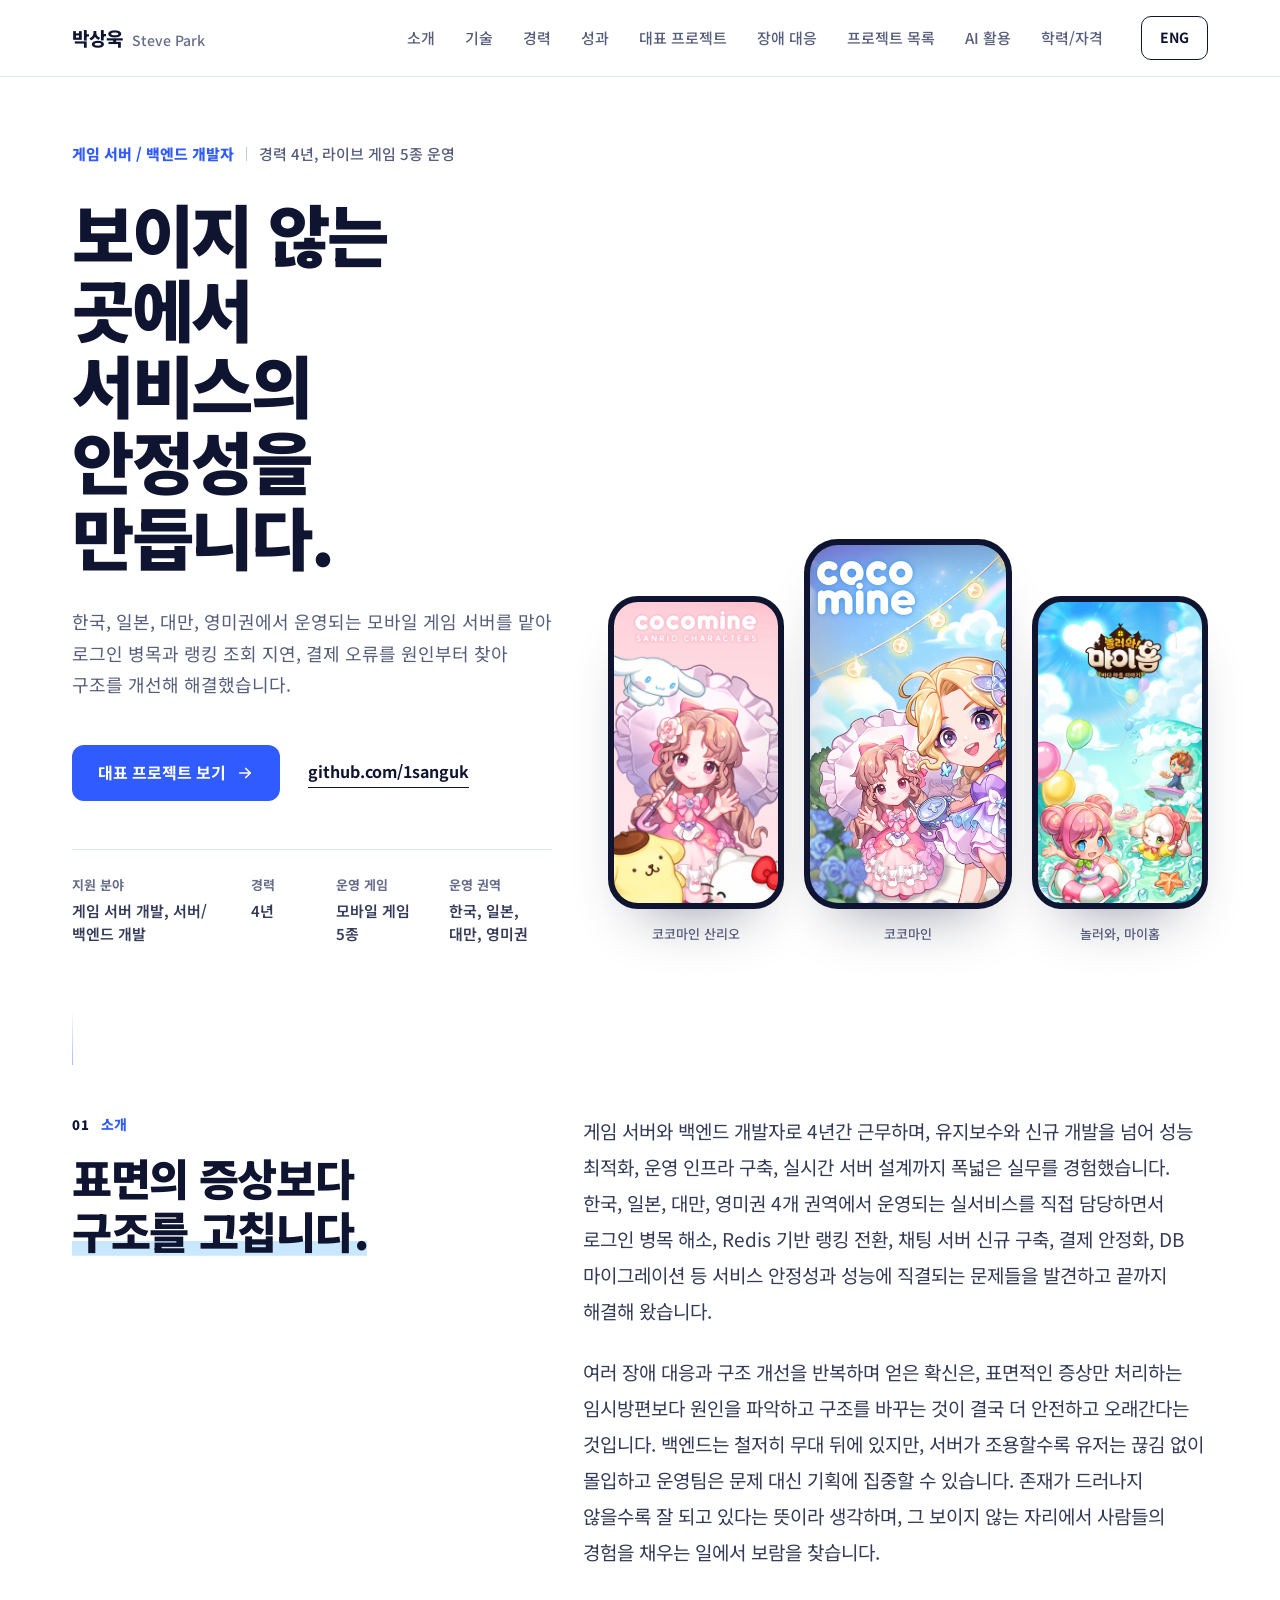
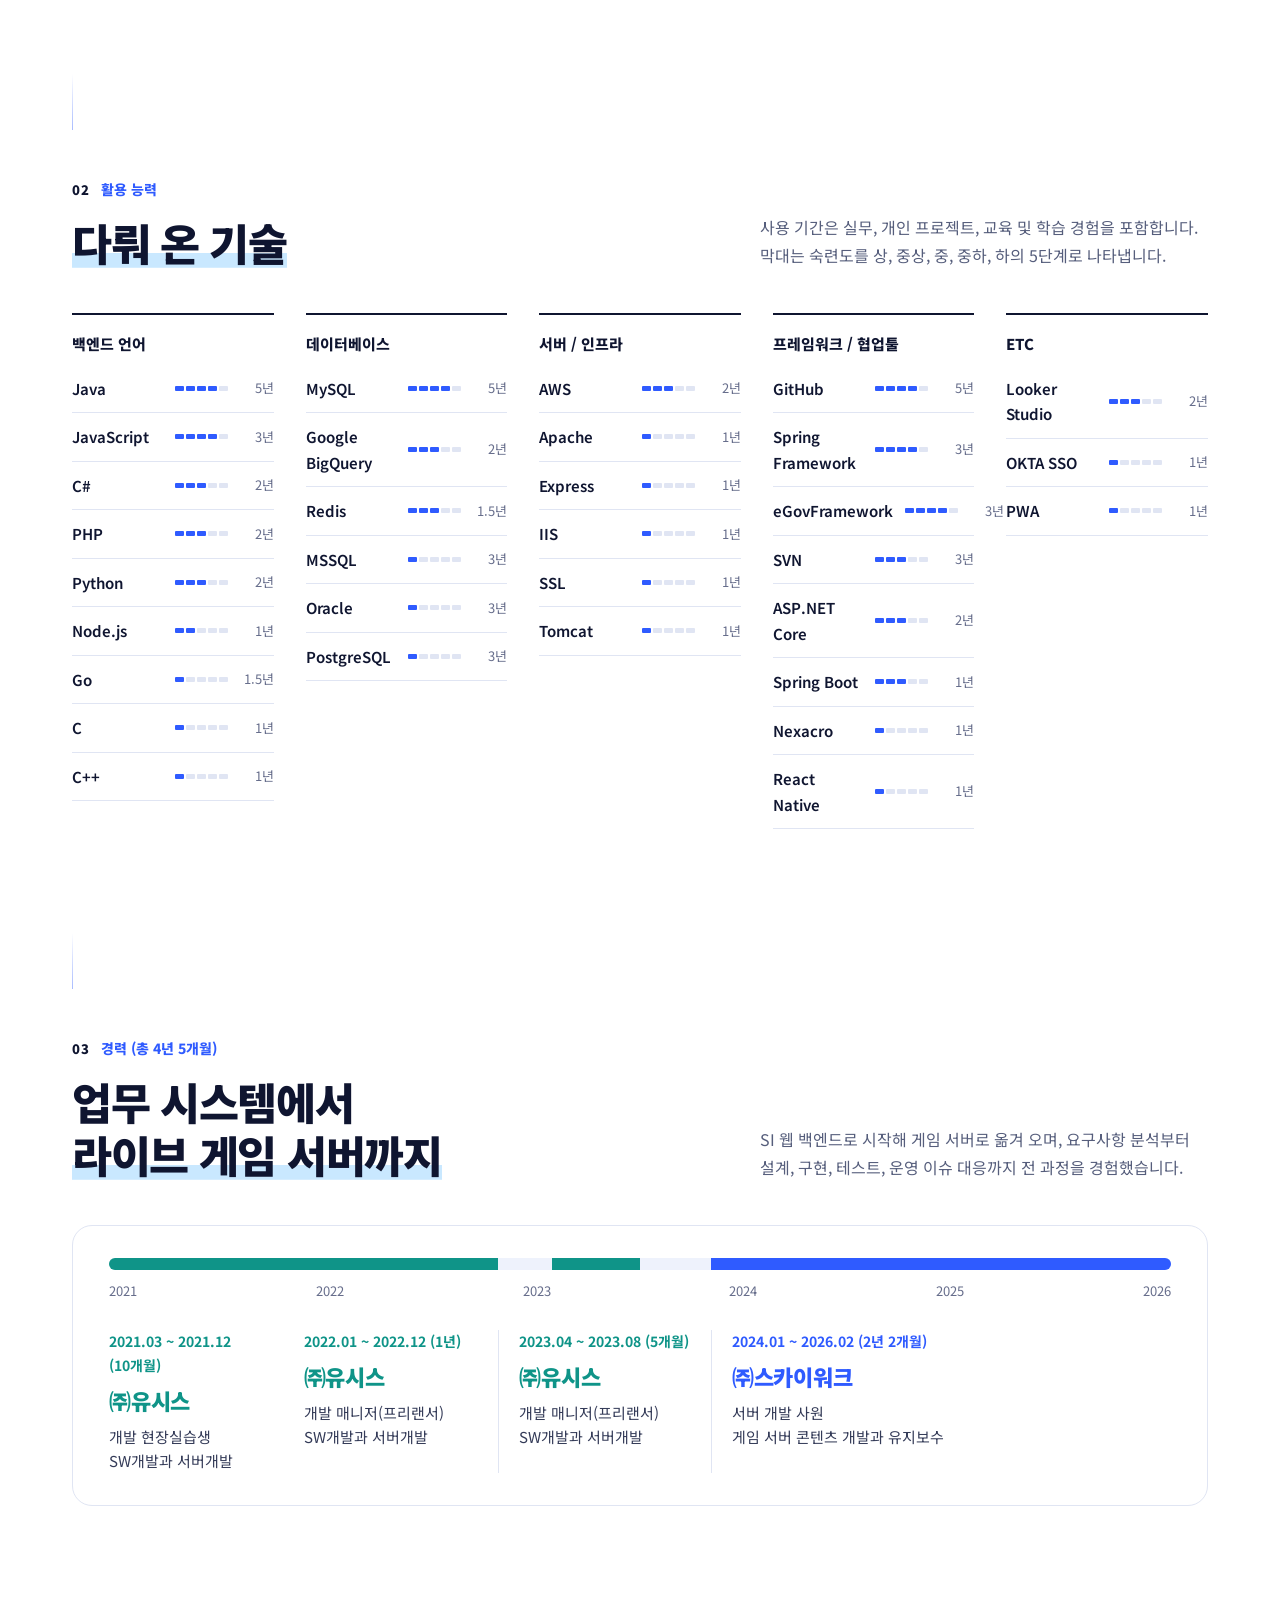
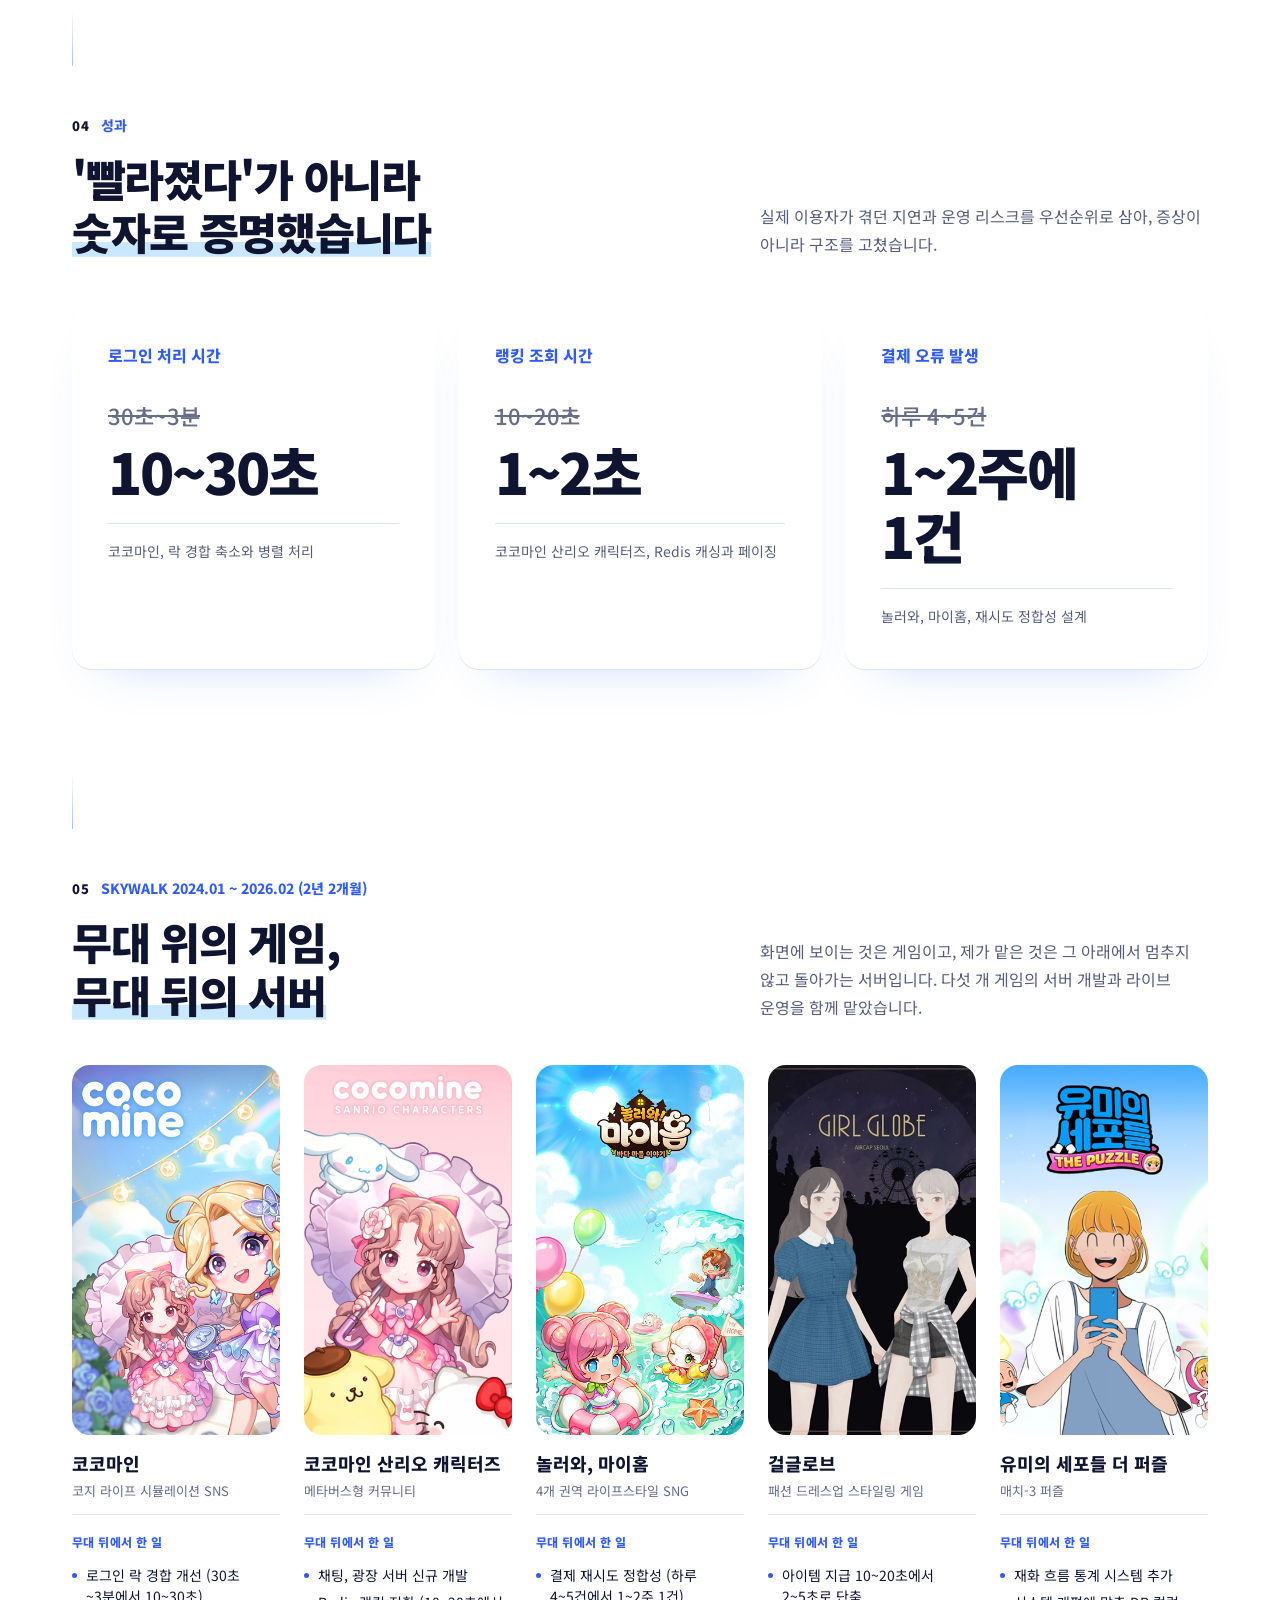
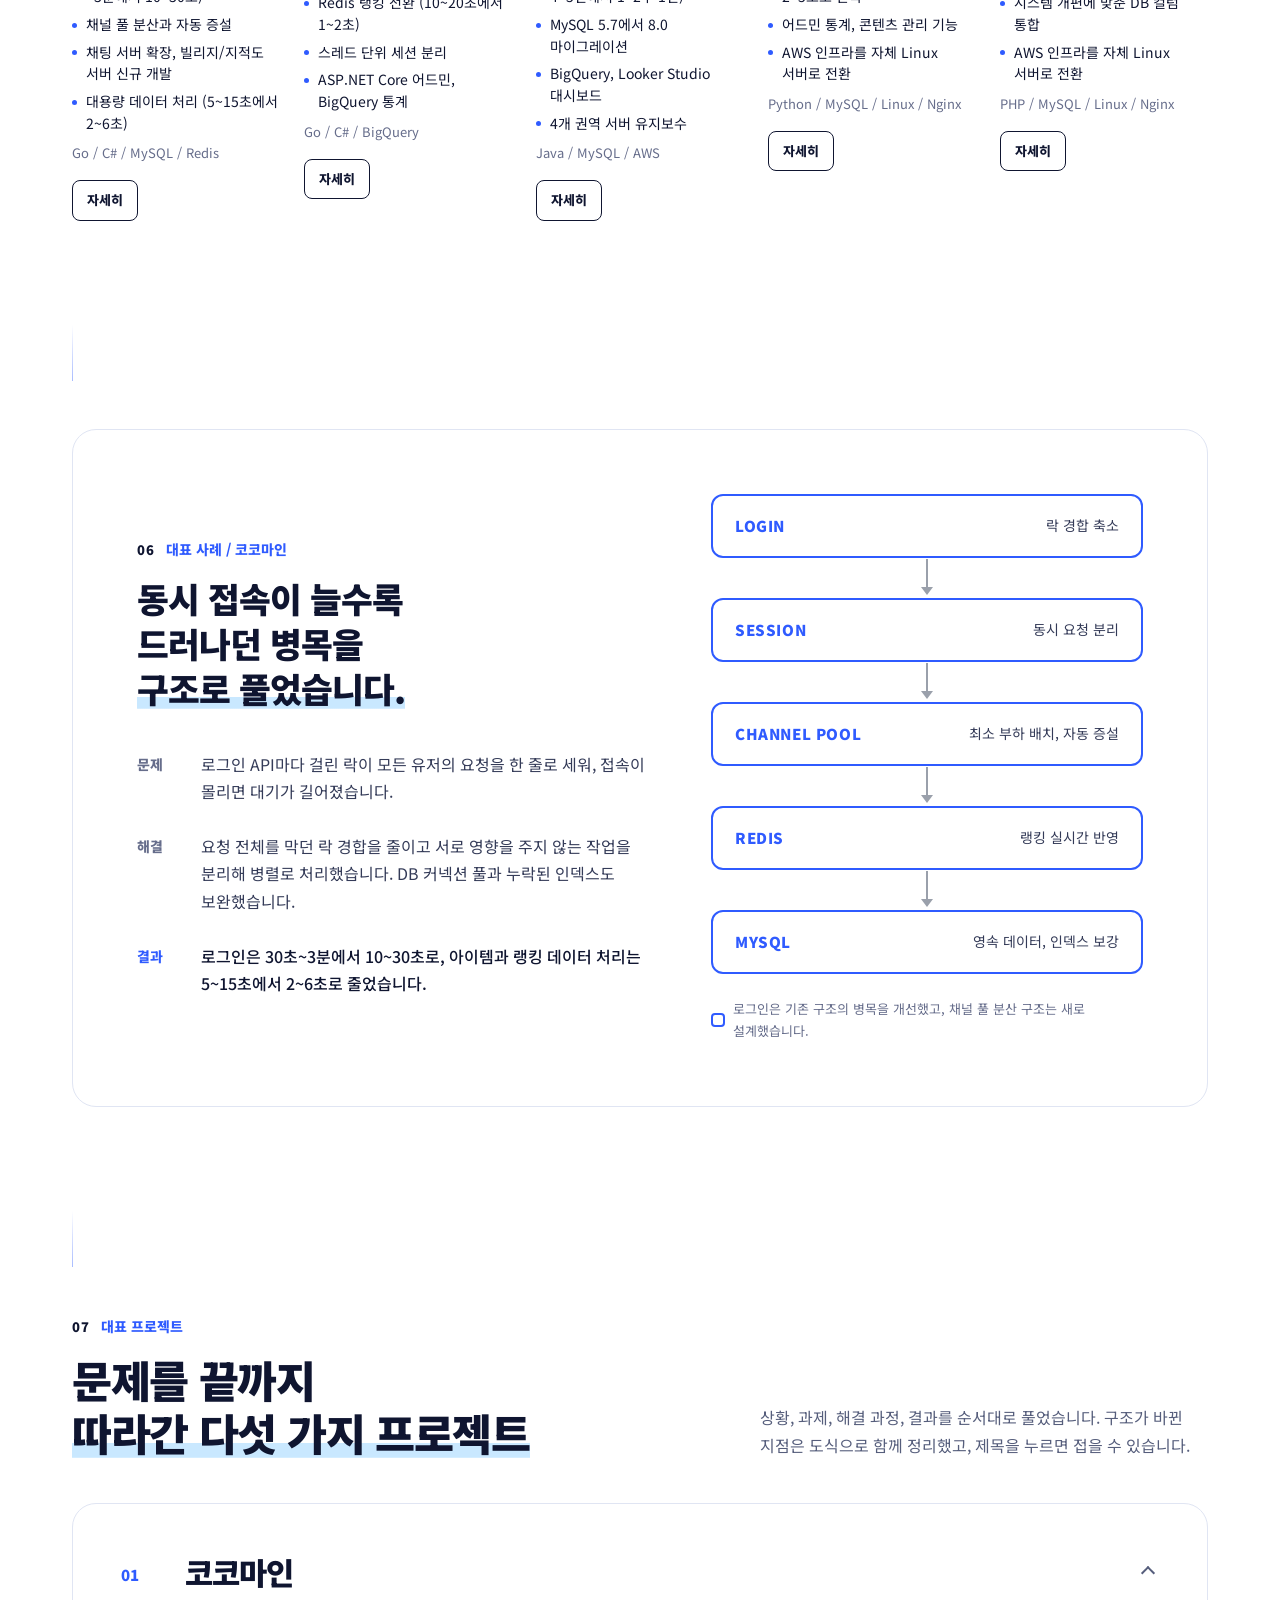
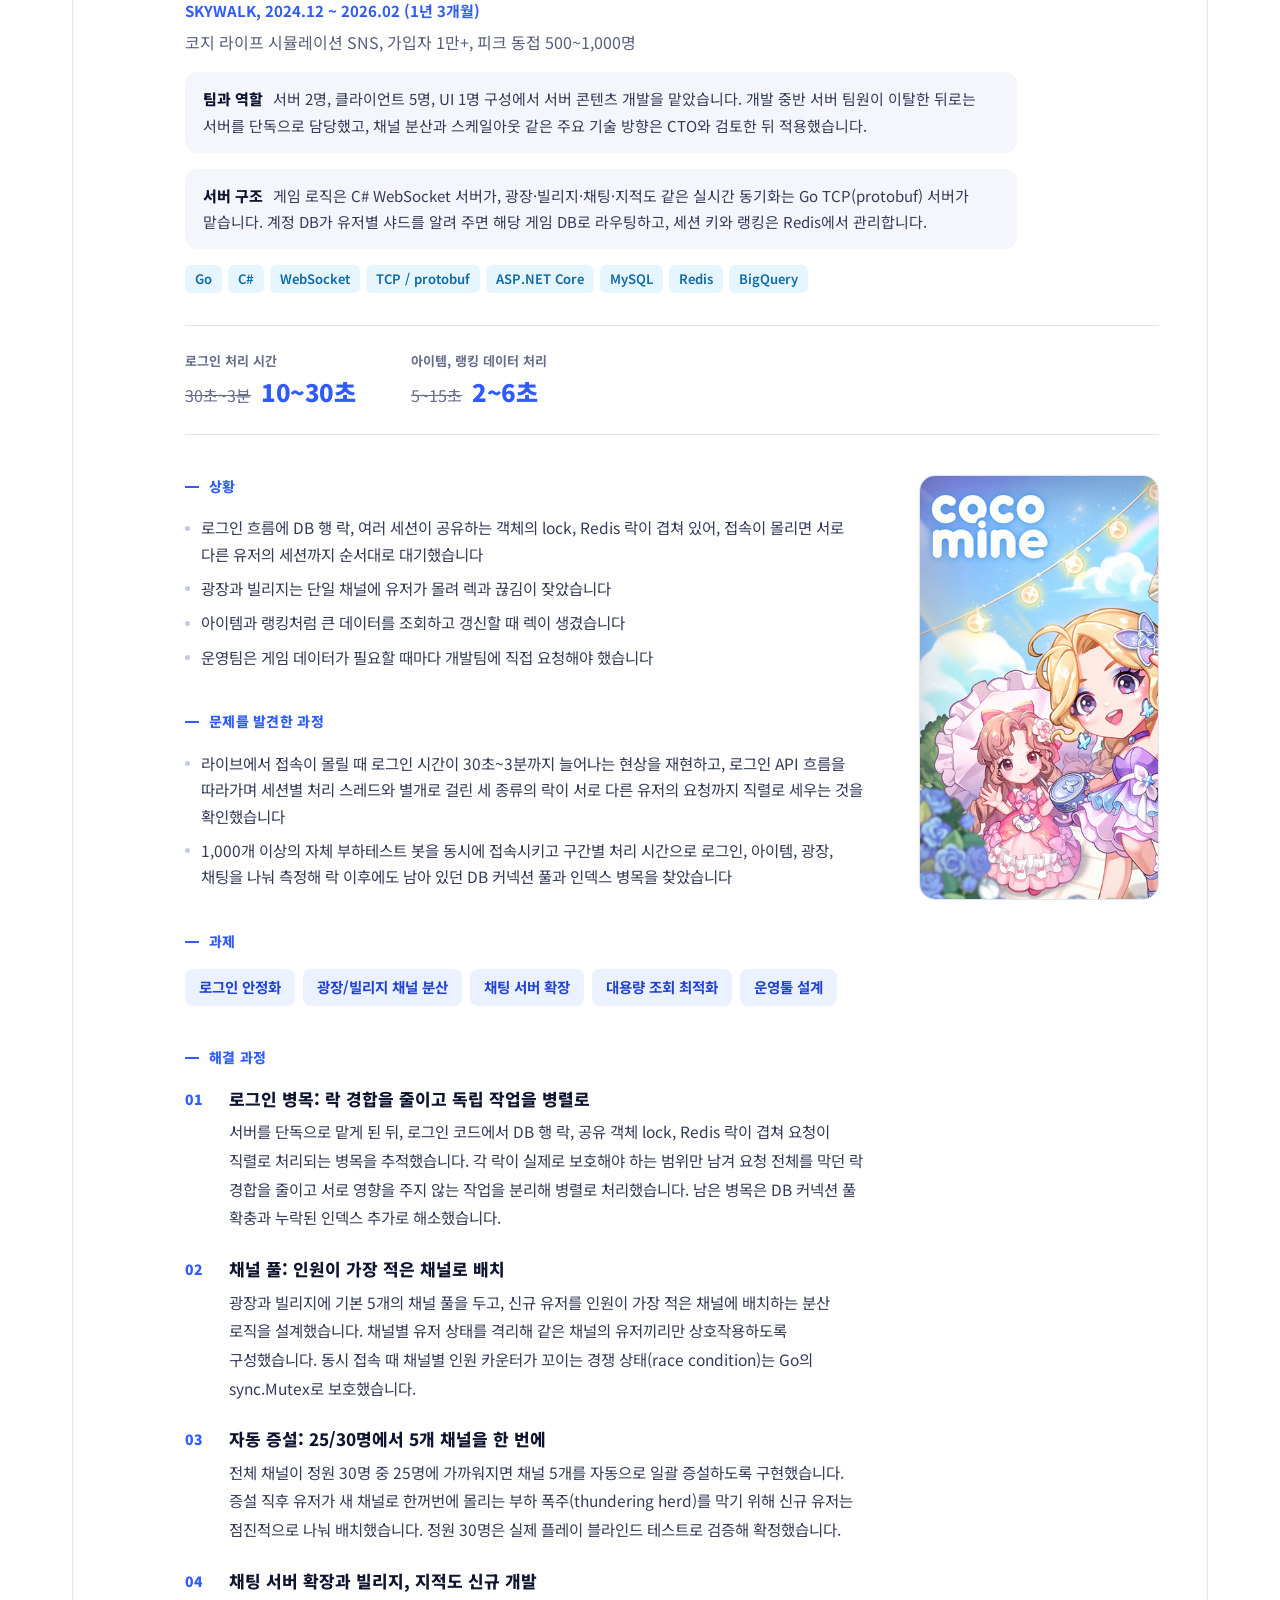
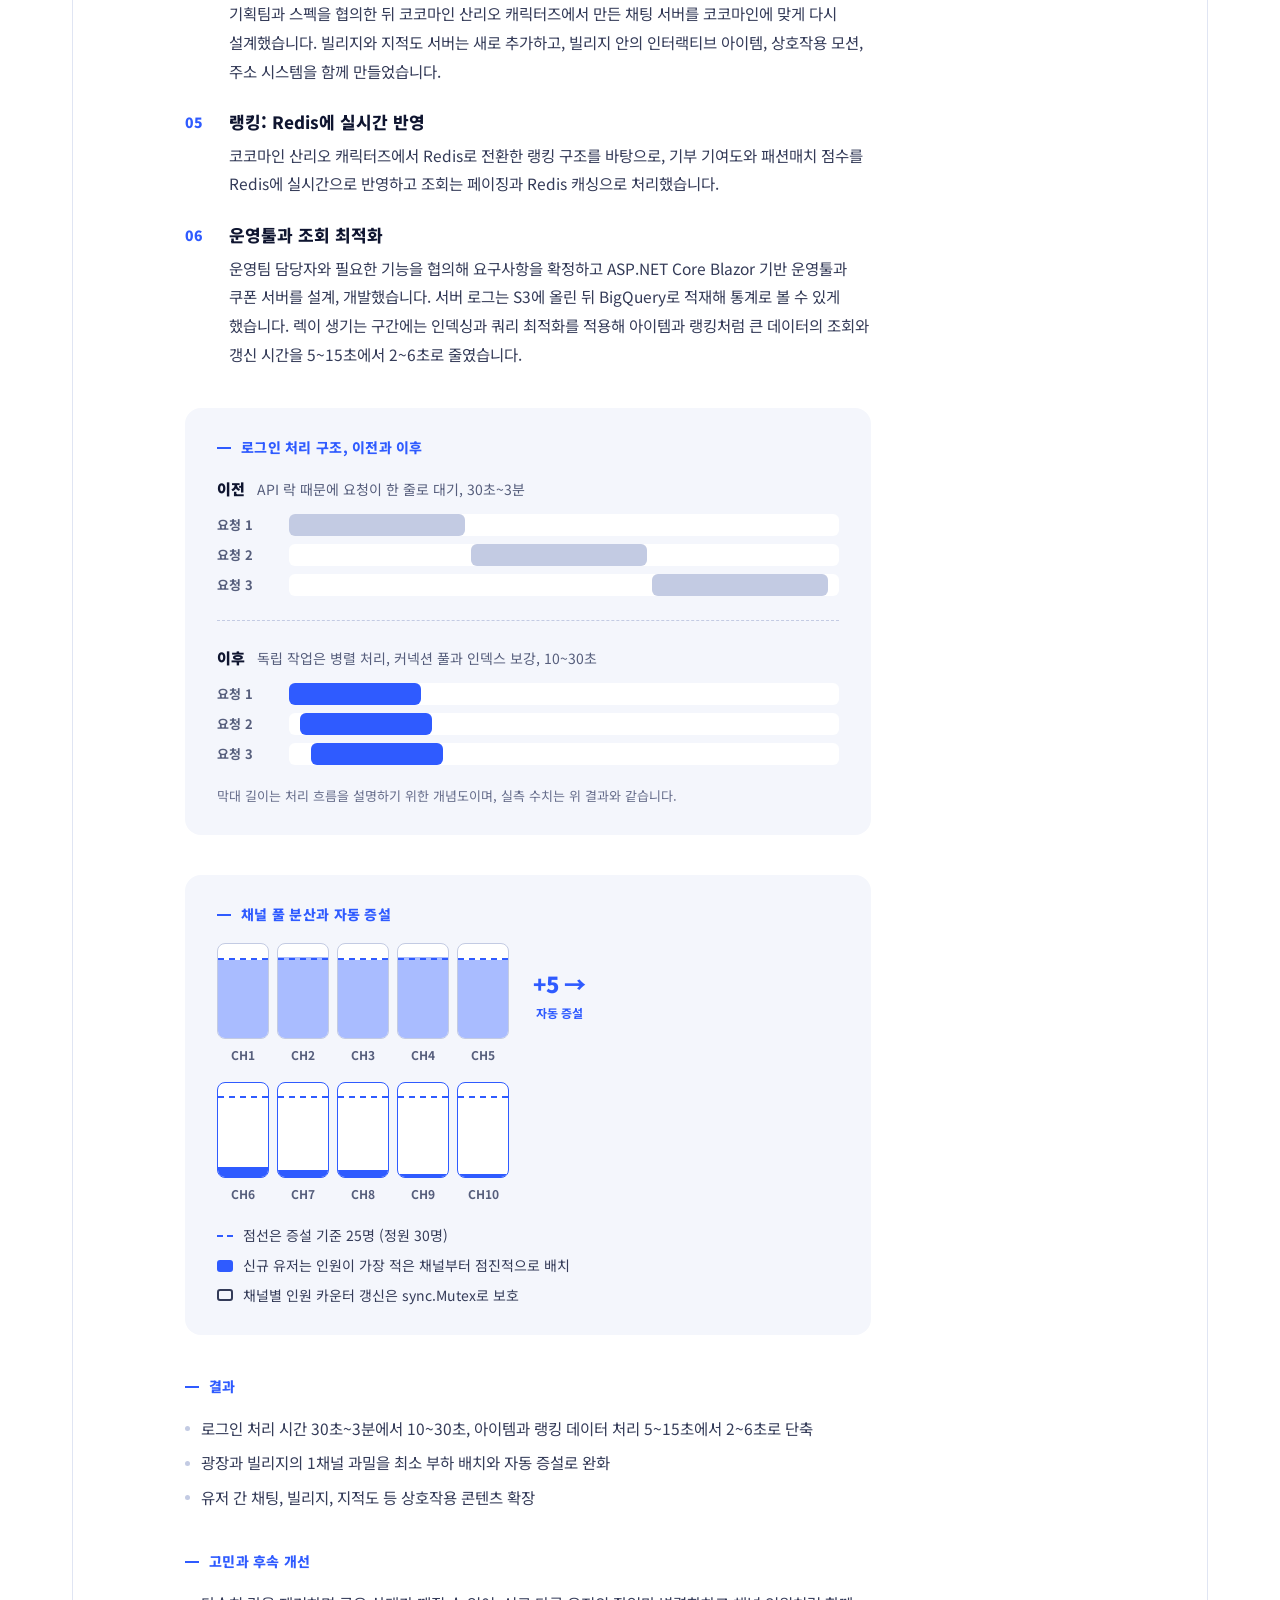
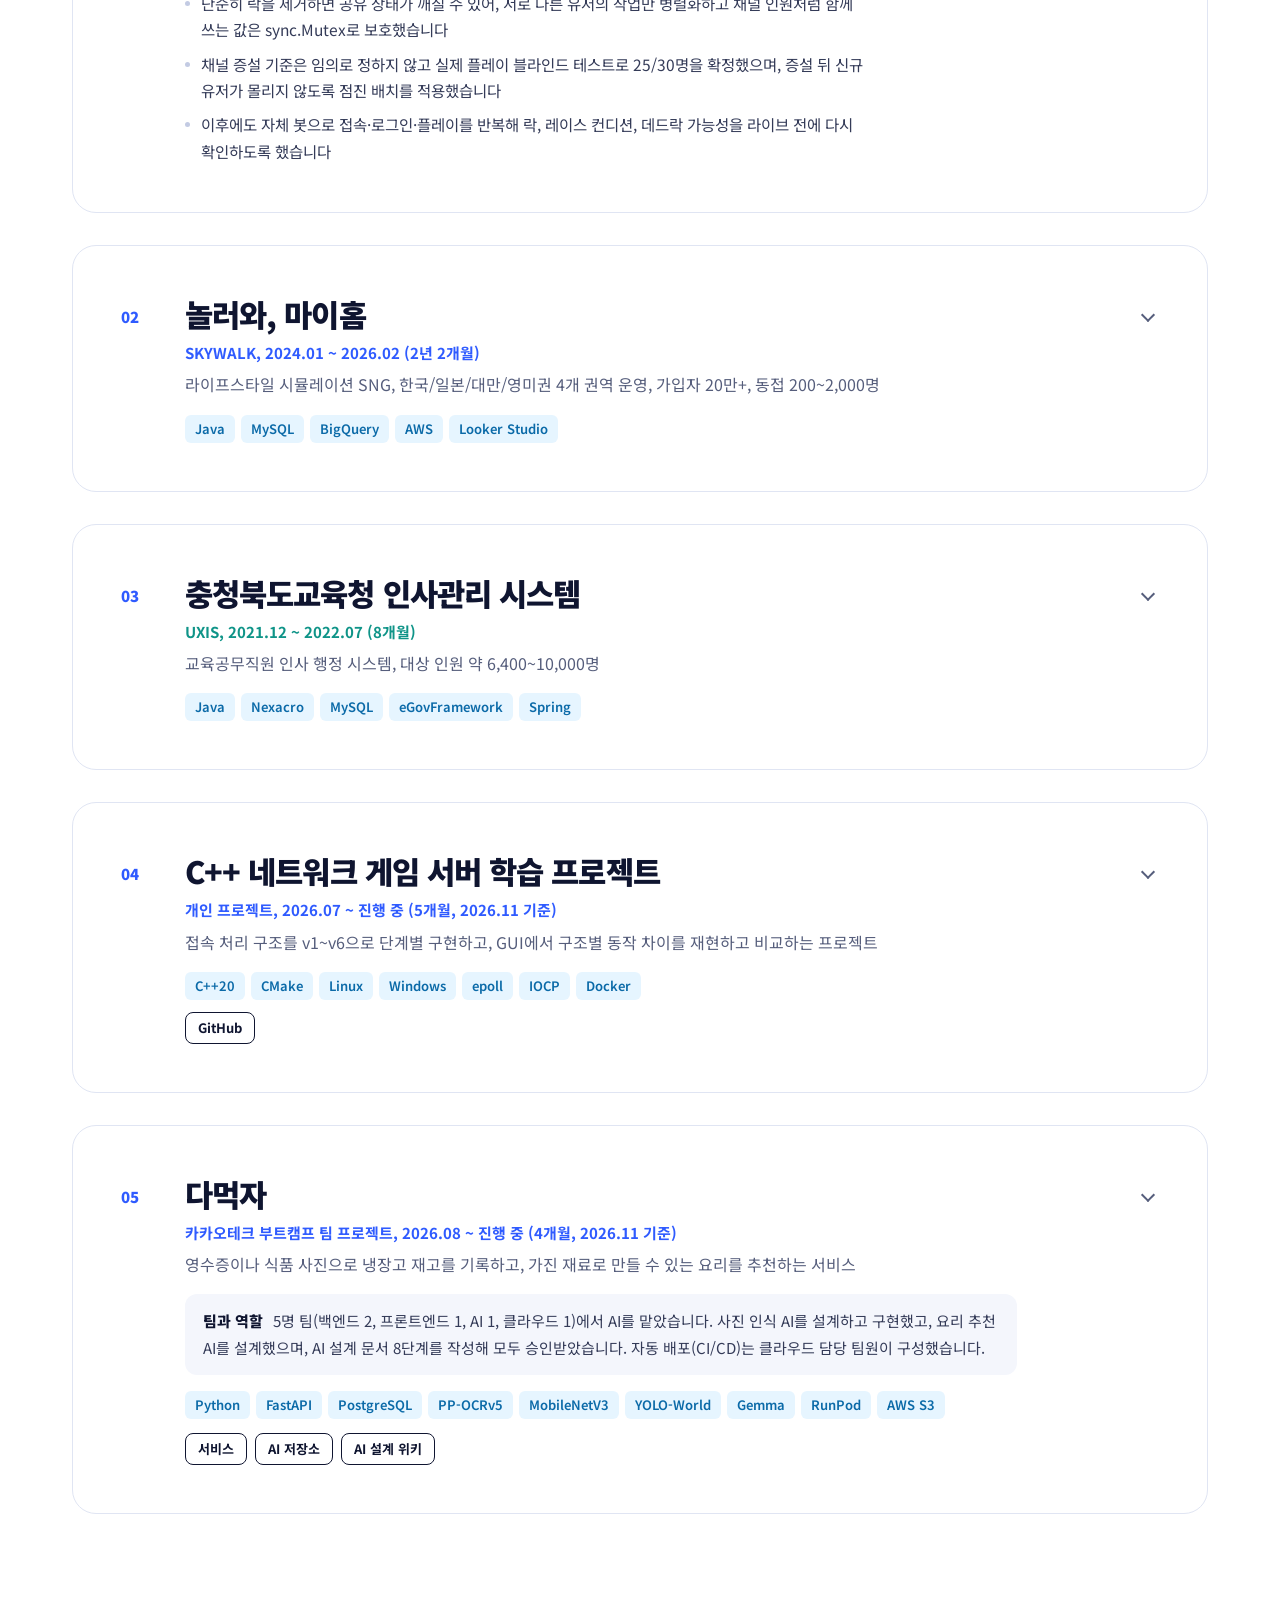
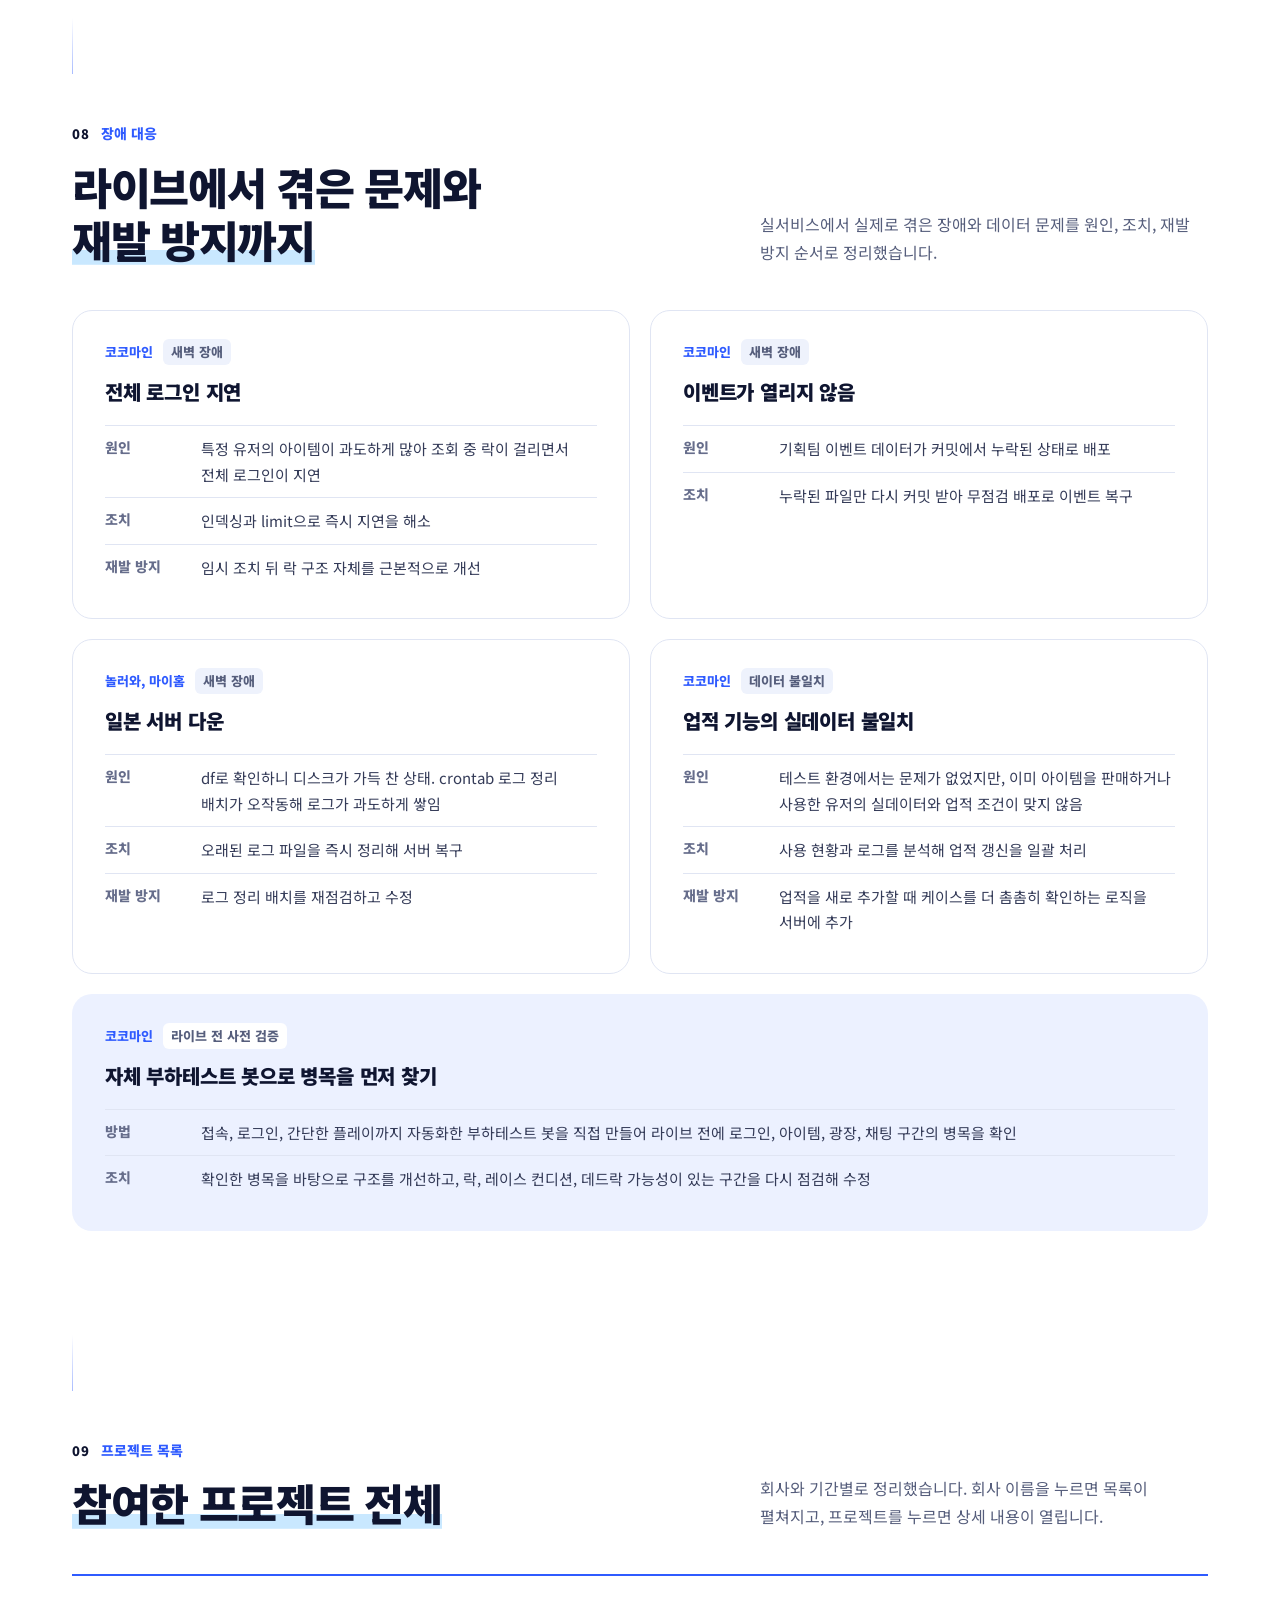
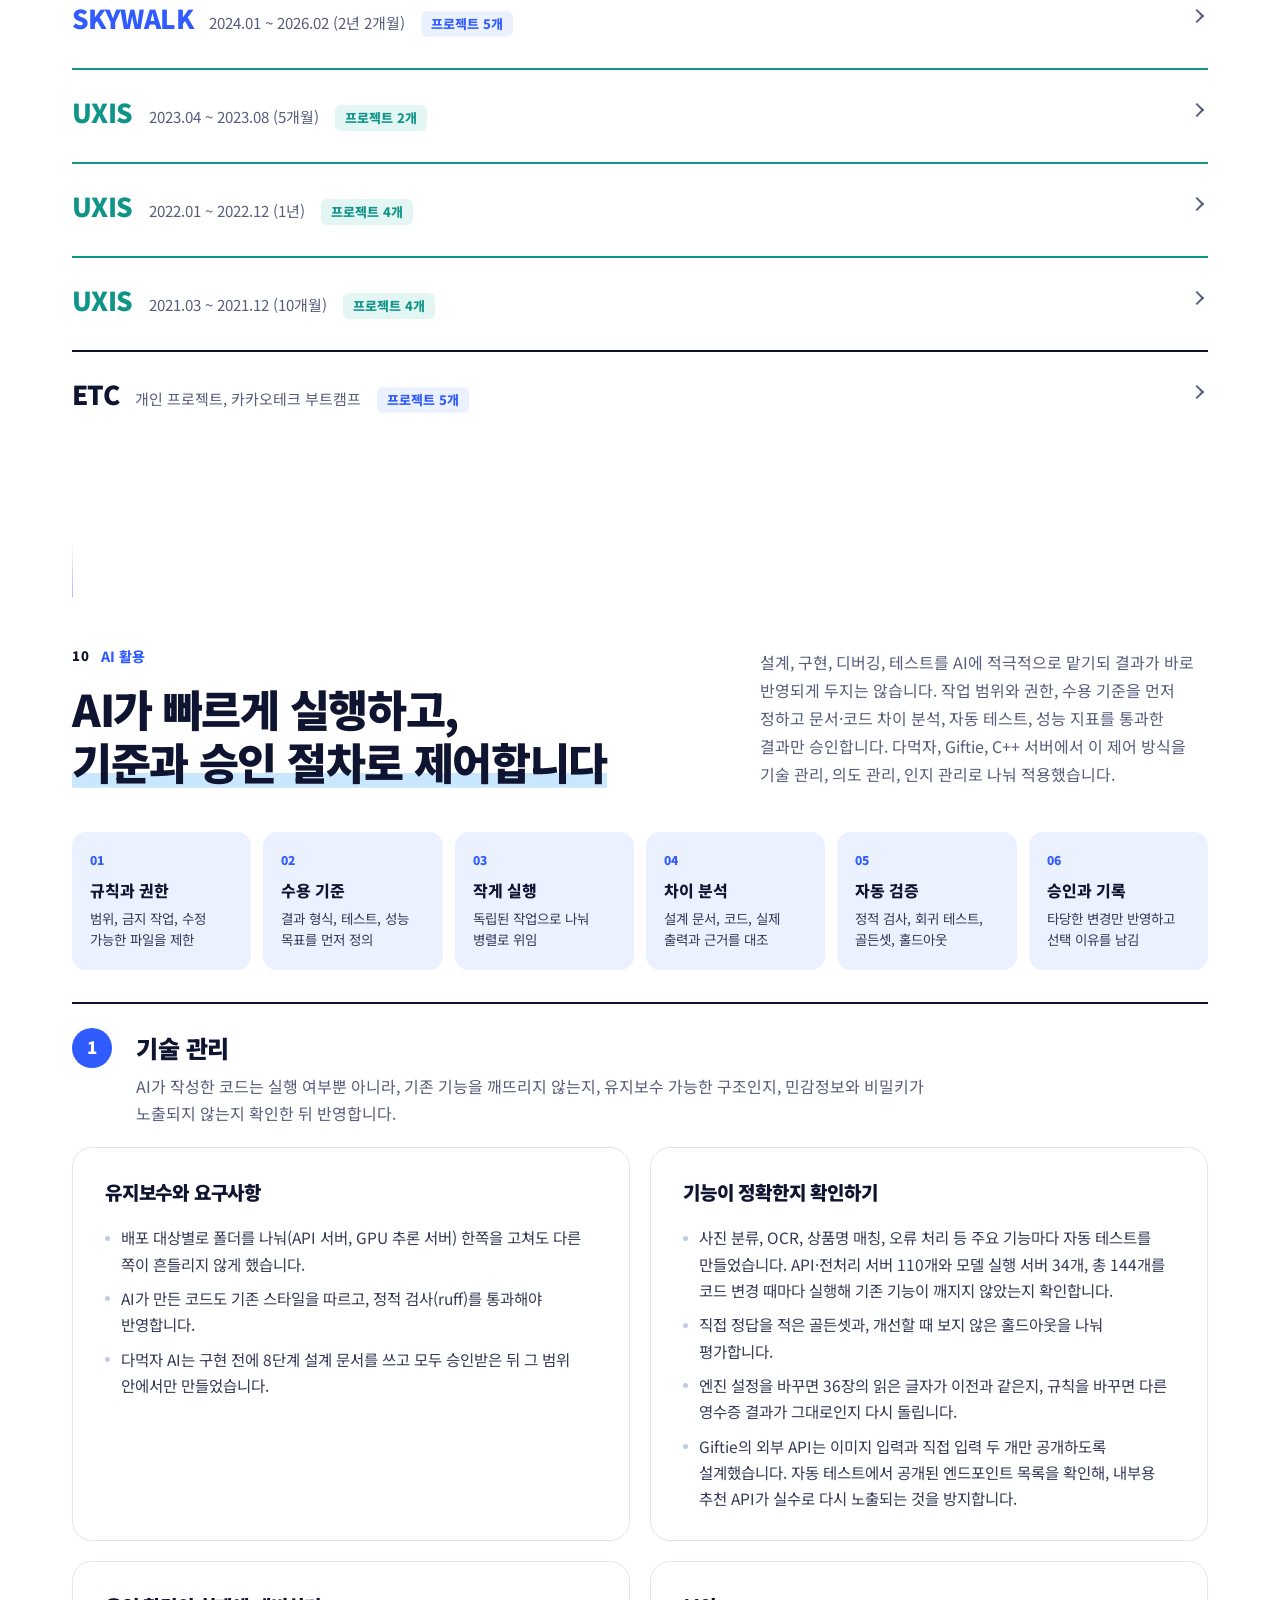
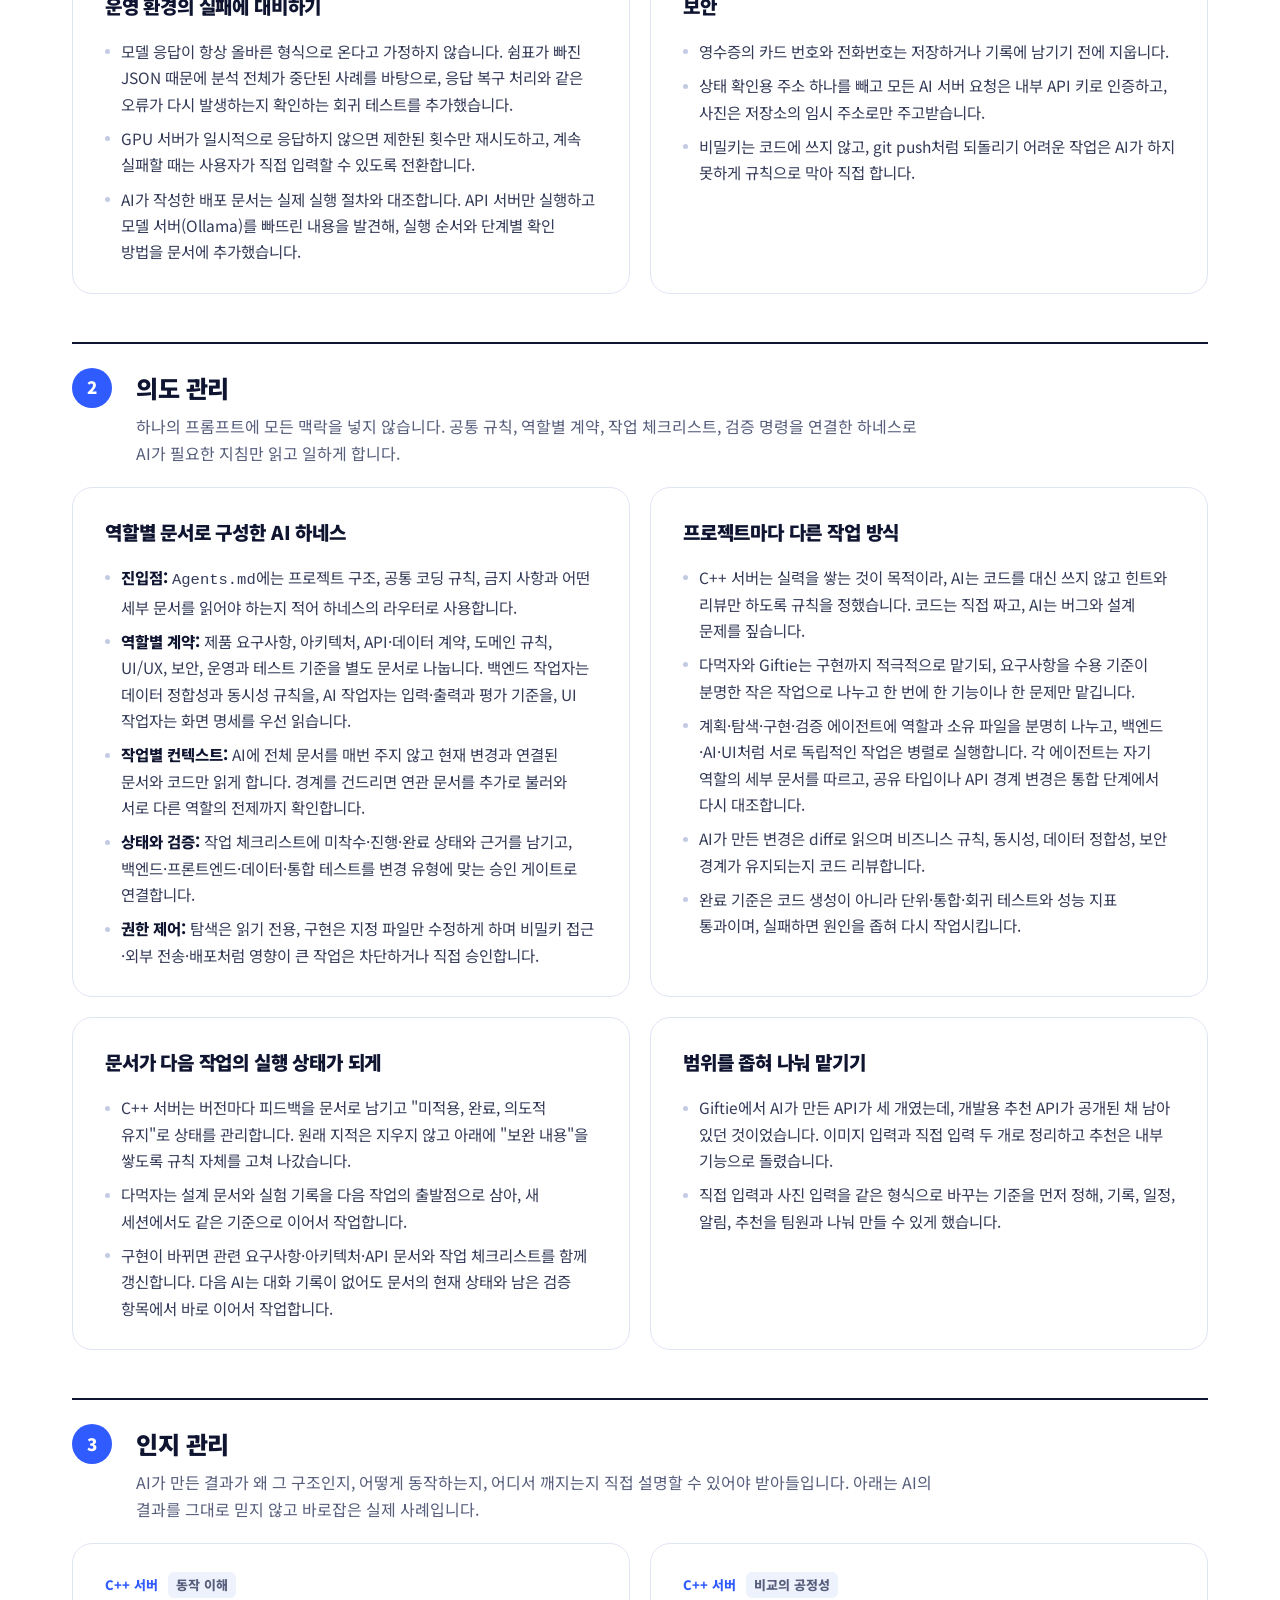
==== commit 887ca528: "코코마인 서버 구조와 락 원인, 마이홈 결제·MySQL 상세, 운영 도구와 대시보드 항목 추가" ====
--- a/index.html
+++ b/index.html
@@ -361,7 +361,8 @@
           <p class="deep-meta">SKYWALK, 2024.12 ~ 2026.02 (1년 3개월)</p>
           <p class="deep-context">코지 라이프 시뮬레이션 SNS, 가입자 1만+, 피크 동접 500~1,000명</p>
           <p class="deep-team"><b>팀과 역할</b>서버 2명, 클라이언트 5명, UI 1명 구성에서 서버 콘텐츠 개발을 맡았습니다. 개발 중반 서버 팀원이 이탈한 뒤로는 서버를 단독으로 담당했고, 채널 분산과 스케일아웃 같은 주요 기술 방향은 CTO와 검토한 뒤 적용했습니다.</p>
-          <div class="tags"><span>Go</span><span>C#</span><span>ASP.NET Core</span><span>MySQL</span><span>Redis</span><span>BigQuery</span></div>
+          <p class="deep-team"><b>서버 구조</b>게임 로직은 C# WebSocket 서버가, 광장·빌리지·채팅·지적도 같은 실시간 동기화는 Go TCP(protobuf) 서버가 맡습니다. 계정 DB가 유저별 샤드를 알려 주면 해당 게임 DB로 라우팅하고, 세션 키와 랭킹은 Redis에서 관리합니다.</p>
+          <div class="tags"><span>Go</span><span>C#</span><span>WebSocket</span><span>TCP / protobuf</span><span>ASP.NET Core</span><span>MySQL</span><span>Redis</span><span>BigQuery</span></div>
         </div>
         <span class="deep-chevron chev" aria-hidden="true"></span>
       </header>
@@ -374,7 +375,7 @@
           <section class="deep-block">
             <h4>상황</h4>
             <ul class="duty">
-              <li>로그인 API마다 락이 걸려 있어 접속이 몰리면 모든 세션이 순서대로 대기했습니다</li>
+              <li>로그인 흐름에 DB 행 락, 여러 세션이 공유하는 객체의 lock, Redis 락이 겹쳐 있어, 접속이 몰리면 서로 다른 유저의 세션까지 순서대로 대기했습니다</li>
               <li>광장과 빌리지는 단일 채널에 유저가 몰려 렉과 끊김이 잦았습니다</li>
               <li>아이템과 랭킹처럼 큰 데이터를 조회하고 갱신할 때 렉이 생겼습니다</li>
               <li>운영팀은 게임 데이터가 필요할 때마다 개발팀에 직접 요청해야 했습니다</li>
@@ -383,8 +384,8 @@
           <section class="deep-block">
             <h4>문제를 발견한 과정</h4>
             <ul class="duty">
-              <li>라이브에서 접속이 몰릴 때 로그인 시간이 30초~3분까지 늘어나는 현상을 재현하고, 로그인 API 흐름을 따라가며 요청마다 걸린 락이 모든 세션을 직렬로 세우는 것을 확인했습니다</li>
-              <li>자체 부하테스트 봇과 구간별 처리 시간으로 로그인, 아이템, 광장, 채팅을 나눠 측정해 락 이후에도 남아 있던 DB 커넥션 풀과 인덱스 병목을 찾았습니다</li>
+              <li>라이브에서 접속이 몰릴 때 로그인 시간이 30초~3분까지 늘어나는 현상을 재현하고, 로그인 API 흐름을 따라가며 세션별 처리 스레드와 별개로 걸린 세 종류의 락이 서로 다른 유저의 요청까지 직렬로 세우는 것을 확인했습니다</li>
+              <li>1,000개 이상의 자체 부하테스트 봇을 동시에 접속시키고 구간별 처리 시간으로 로그인, 아이템, 광장, 채팅을 나눠 측정해 락 이후에도 남아 있던 DB 커넥션 풀과 인덱스 병목을 찾았습니다</li>
             </ul>
           </section>
           <section class="deep-block">
@@ -394,12 +395,12 @@
           <section class="deep-block">
             <h4>해결 과정</h4>
             <ol class="steps">
-              <li><b>로그인 병목: 락 경합을 줄이고 독립 작업을 병렬로</b><p>로그인 과정에서 API마다 걸린 락 때문에 요청이 직렬로 처리되는 병목을 확인했습니다. 요청 전체를 막던 락 경합을 줄이고 서로 영향을 주지 않는 작업을 분리해 병렬로 처리했습니다. 남은 병목은 DB 커넥션 풀 확충과 누락된 인덱스 추가로 해소했습니다.</p></li>
+              <li><b>로그인 병목: 락 경합을 줄이고 독립 작업을 병렬로</b><p>서버를 단독으로 맡게 된 뒤, 로그인 코드에서 DB 행 락, 공유 객체 lock, Redis 락이 겹쳐 요청이 직렬로 처리되는 병목을 추적했습니다. 각 락이 실제로 보호해야 하는 범위만 남겨 요청 전체를 막던 락 경합을 줄이고 서로 영향을 주지 않는 작업을 분리해 병렬로 처리했습니다. 남은 병목은 DB 커넥션 풀 확충과 누락된 인덱스 추가로 해소했습니다.</p></li>
               <li><b>채널 풀: 인원이 가장 적은 채널로 배치</b><p>광장과 빌리지에 기본 5개의 채널 풀을 두고, 신규 유저를 인원이 가장 적은 채널에 배치하는 분산 로직을 설계했습니다. 채널별 유저 상태를 격리해 같은 채널의 유저끼리만 상호작용하도록 구성했습니다. 동시 접속 때 채널별 인원 카운터가 꼬이는 경쟁 상태(race condition)는 Go의 sync.Mutex로 보호했습니다.</p></li>
               <li><b>자동 증설: 25/30명에서 5개 채널을 한 번에</b><p>전체 채널이 정원 30명 중 25명에 가까워지면 채널 5개를 자동으로 일괄 증설하도록 구현했습니다. 증설 직후 유저가 새 채널로 한꺼번에 몰리는 부하 폭주(thundering herd)를 막기 위해 신규 유저는 점진적으로 나눠 배치했습니다. 정원 30명은 실제 플레이 블라인드 테스트로 검증해 확정했습니다.</p></li>
               <li><b>채팅 서버 확장과 빌리지, 지적도 신규 개발</b><p>기획팀과 스펙을 협의한 뒤 코코마인 산리오 캐릭터즈에서 만든 채팅 서버를 코코마인에 맞게 다시 설계했습니다. 빌리지와 지적도 서버는 새로 추가하고, 빌리지 안의 인터랙티브 아이템, 상호작용 모션, 주소 시스템을 함께 만들었습니다.</p></li>
               <li><b>랭킹: Redis에 실시간 반영</b><p>코코마인 산리오 캐릭터즈에서 Redis로 전환한 랭킹 구조를 바탕으로, 기부 기여도와 패션매치 점수를 Redis에 실시간으로 반영하고 조회는 페이징과 Redis 캐싱으로 처리했습니다.</p></li>
-              <li><b>운영툴과 조회 최적화</b><p>운영팀 담당자와 필요한 기능을 협의해 요구사항을 확정하고 ASP.NET Core 기반 운영툴을 설계, 개발했습니다. 렉이 생기는 구간에는 인덱싱과 쿼리 최적화를 적용해 아이템과 랭킹처럼 큰 데이터의 조회와 갱신 시간을 5~15초에서 2~6초로 줄였습니다.</p></li>
+              <li><b>운영툴과 조회 최적화</b><p>운영팀 담당자와 필요한 기능을 협의해 요구사항을 확정하고 ASP.NET Core Blazor 기반 운영툴과 쿠폰 서버를 설계, 개발했습니다. 서버 로그는 S3에 올린 뒤 BigQuery로 적재해 통계로 볼 수 있게 했습니다. 렉이 생기는 구간에는 인덱싱과 쿼리 최적화를 적용해 아이템과 랭킹처럼 큰 데이터의 조회와 갱신 시간을 5~15초에서 2~6초로 줄였습니다.</p></li>
             </ol>
           </section>
 
@@ -511,10 +512,10 @@
           <section class="deep-block">
             <h4>해결 과정</h4>
             <ol class="steps">
-              <li><b>결제: 재시도해도 두 번 지급되지 않게</b><p>네트워크 지연으로 결제가 실패하면 자동으로 재시도하는 로직을 추가했습니다. 재시도 전에는 이전 결제 내역과 지급 내역을 대조해 이미 지급된 건을 다시 지급하지 않도록 했고, 결제는 완료됐지만 아이템이 지급되지 않은 건은 안전하게 복구하도록 구현했습니다.</p></li>
-              <li><b>MySQL 5.7에서 8.0으로</b><p>인증 방식과 GROUP BY 처리처럼 8.0에서 호환성이 깨지는 부분을 찾아 소스 코드를 수정하고, 테스트를 거쳐 배포했습니다. 주요 쿼리에는 인덱싱과 최적화를 함께 적용했습니다.</p></li>
-              <li><b>운영팀이 직접 보는 대시보드</b><p>운영팀과 필요한 지표를 정한 뒤 BigQuery와 Looker Studio로 재화, 토큰, 로그 대시보드를 구축했습니다. 개발팀에 요청하지 않아도 데이터를 바로 확인할 수 있게 됐습니다.</p></li>
-              <li><b>4개 권역 운영과 문서화</b><p>권역마다 다른 콘텐츠에서 생기는 오류를 찾아 수정하고 신규 콘텐츠를 개발했습니다. 다른 개발자도 운영 이력을 빠르게 파악하도록 콘텐츠와 버그 목록을 문서로 정리하고 계속 갱신했습니다.</p></li>
+              <li><b>결제: 재시도해도 두 번 지급되지 않게</b><p>기존 결제 확인과 미지급 재요청 API 위에, 네트워크 지연으로 결제가 실패하면 자동으로 재시도하는 로직을 추가했습니다. 재시도 전에는 이전 결제 내역과 지급 내역을 대조해 이미 지급된 건을 다시 지급하지 않도록 했고, 결제는 완료됐지만 아이템이 지급되지 않은 건은 안전하게 복구하도록 구현했습니다.</p></li>
+              <li><b>MySQL 5.7에서 8.0으로, 권역별 순차 적용</b><p>8.0에서 호환성이 깨지는 세 가지를 찾아 고쳤습니다. 기본 인증 방식이 caching_sha2_password로 바뀌어 실패하던 접속은 드라이버와 접속 설정을 바꿔 해결했고, 암묵적 정렬이 사라지고 ONLY_FULL_GROUP_BY가 적용돼 깨지던 GROUP BY 쿼리는 정렬을 명시하도록 수정했습니다. rank, groups 같은 새 예약어와 겹치는 컬럼명도 처리했습니다. 일본, 글로벌, 대만에 먼저 적용하고(2024.07) 한국은 나중에 적용했으며(2024.11), 주요 쿼리에는 인덱싱과 최적화를 함께 적용했습니다.</p></li>
+              <li><b>운영팀이 직접 보는 대시보드</b><p>운영팀과 필요한 지표를 정한 뒤 BigQuery와 Looker Studio로 재화, 토큰, 로그 대시보드를 구축했습니다. 개발팀에 요청하지 않아도 데이터를 바로 확인할 수 있게 됐습니다. 이후 같은 방식을 4개 권역과 걸글로브, 유미의 세포들까지 넓혀 Adjust 지표, 리텐션, 매출, 활성 유저 대시보드를 직접 구축했습니다.</p></li>
+              <li><b>4개 권역 운영과 문서화</b><p>권역마다 다른 콘텐츠에서 생기는 오류를 찾아 수정하고 신규 콘텐츠를 개발했습니다. 다른 개발자도 운영 이력을 빠르게 파악하도록 콘텐츠와 버그 목록을 문서로 정리하고 계속 갱신했습니다. Java 기반 운영툴의 유지보수와 기능 추가도 맡았습니다.</p></li>
             </ol>
           </section>
 
@@ -898,15 +899,15 @@
         <ul class="duty">
           <li>로그인 병목 해소 (30초~3분에서 10~30초), 채널 분산 로직 설계, 채팅 서버 확장, 빌리지/지적도 서버 신규 개발</li>
         </ul>
-        <div class="tags"><span>Go</span><span>C#</span><span>ASP.NET Core</span><span>MySQL</span><span>Redis</span><span>BigQuery</span></div>
-        <div class="proj-detail"><div class="proj-detail-inner">
-          <div class="proj-detail-text">
-            <ul class="duty-detail">
-              <li><b>조회 지연과 로그인 병목 개선</b><span class="detail-sub">코코마인 산리오 캐릭터즈 코드베이스를 토대로 개발하던 중 렉이 발생하는 구간을 찾아 인덱싱과 쿼리 최적화를 적용했습니다. 그 결과 아이템과 랭킹 등 대규모 데이터 조회/업데이트 처리 시간이 5~15초에서 2~6초로 줄었습니다. 로그인 과정에서는 요청 전체를 막던 락 경합을 줄이고 서로 영향을 주지 않는 작업을 분리해 병렬로 처리했습니다. DB 커넥션 풀과 인덱스도 보완해 로그인 시간을 30초~3분에서 10~30초로 단축했습니다.</span></li>
+        <div class="tags"><span>Go</span><span>C#</span><span>WebSocket</span><span>TCP / protobuf</span><span>ASP.NET Core</span><span>MySQL</span><span>Redis</span><span>BigQuery</span></div>
+        <div class="proj-detail"><div class="proj-detail-inner">
+          <div class="proj-detail-text">
+            <ul class="duty-detail">
+              <li><b>조회 지연과 로그인 병목 개선</b><span class="detail-sub">코코마인 산리오 캐릭터즈 코드베이스를 토대로 개발하던 중 렉이 발생하는 구간을 찾아 인덱싱과 쿼리 최적화를 적용했습니다. 그 결과 아이템과 랭킹 등 대규모 데이터 조회/업데이트 처리 시간이 5~15초에서 2~6초로 줄었습니다. 로그인 과정에서는 코드에 겹쳐 있던 DB 행 락, 공유 객체 lock, Redis 락을 추적해 요청 전체를 막던 락 경합을 줄이고, 서로 영향을 주지 않는 작업을 분리해 병렬로 처리했습니다. DB 커넥션 풀과 인덱스도 보완해 로그인 시간을 30초~3분에서 10~30초로 단축했습니다.</span></li>
               <li><b>채팅/광장/빌리지/지적도 서버 개발로 다양한 유저 상호작용 지원</b><span class="detail-sub">코코마인 산리오 캐릭터즈에서 만든 채팅 서버를 코코마인에 맞게 다시 설계했습니다. 빌리지와 지적도 서버를 새로 추가해 콘텐츠를 다양화했고, 빌리지 안에서 사용할 수 있는 인터랙티브 아이템과 상호작용 모션, 주소 시스템을 새롭게 추가했습니다.</span></li>
               <li><b>Redis 기반 랭킹 관리 및 게임 서버 콘텐츠 개발</b><span class="detail-sub">코코마인 산리오 캐릭터즈에서 Redis 기반으로 개편한 랭킹 구조를 이어받아, 기부 기여도와 패션매치 점수를 실시간으로 반영하고 페이징과 캐싱으로 조회하도록 구현했습니다.</span></li>
               <li><b>팀 협업 및 기술 방향 검토</b><span class="detail-sub">서버 2명, 클라이언트 5명, UI 1명 구성의 팀에서 서버 콘텐츠 개발을 담당했습니다. 개발회의에서 구현 일정과 테스트 계획을 팀 단위로 조율했고, 채널 분산과 스케일아웃 등 주요 기술 방향은 CTO와 검토 후 적용했습니다. 개발 중반 서버 팀원 이탈로 단독 체제가 된 이후, 런칭 후 기존 구조의 문제점을 직접 발견하고 분석해 수정했습니다.</span></li>
-              <li><b>라이브 전 자체 봇으로 부하테스트, 병목 사전 검증</b><span class="detail-sub">접속, 로그인, 간단한 플레이까지 자동화한 자체 부하테스트 봇을 제작해 라이브 전 로그인, 아이템, 광장, 채팅 구간의 병목을 사전에 확인했습니다. 이를 바탕으로 구조를 개선하고 락, 레이스 컨디션, 데드락 가능성이 있는 구간을 재점검해 수정했습니다.</span></li>
+              <li><b>라이브 전 자체 봇으로 부하테스트, 병목 사전 검증</b><span class="detail-sub">접속, 로그인, 간단한 플레이까지 자동화한 자체 부하테스트 봇을 제작하고 1,000개 이상 동시에 접속시켜 라이브 전 로그인, 아이템, 광장, 채팅 구간의 병목을 사전에 확인했습니다. 이를 바탕으로 구조를 개선하고 락, 레이스 컨디션, 데드락 가능성이 있는 구간을 재점검해 수정했습니다.</span></li>
               <li><b>새벽 장애 대응: 이벤트 미오픈과 로그인 지연</b><span class="detail-sub">새벽에 기획팀 이벤트가 오픈되지 않는 장애가 발생해 확인하니 해당 데이터가 커밋에 누락된 상태였습니다. 해당 파일만 재커밋 받아 무점검 배포로 이벤트를 복구했습니다. 또 특정 유저의 아이템이 과다해 락이 발생하며 전체 로그인이 지연되는 장애를 인덱싱과 limit으로 임시 해소한 뒤 락 구조를 근본적으로 개선했습니다.</span></li>
               <li><b>실데이터 불일치 대응 및 재발 방지: 업적 기능</b><span class="detail-sub">업적 기능 추가 후 테스트 환경에서는 문제가 없었으나, 라이브 적용 후 이미 아이템을 판매하거나 사용한 유저의 실데이터와 맞지 않는 문제가 발생했습니다. 사용현황과 로그를 분석해 업적 갱신을 일괄 처리했고, 이후 업적 신규 추가 시 케이스를 더 촘촘히 체크하는 로직을 서버에 추가해 재발을 방지했습니다.</span></li>
             </ul>
@@ -993,14 +994,34 @@
         <div class="proj-detail"><div class="proj-detail-inner">
           <div class="proj-detail-text">
             <ul class="duty-detail">
-              <li><b>한국, 일본, 대만, 영미권 4개 권역 서버 운영</b><span class="detail-sub">권역마다 다른 콘텐츠에서 발생하는 오류를 찾아 수정했습니다. 다른 개발자도 운영 이력을 빠르게 파악하도록 콘텐츠와 버그 목록을 문서화하고 계속 갱신했습니다.</span></li>
+              <li><b>한국, 일본, 대만, 영미권 4개 권역 서버 운영</b><span class="detail-sub">권역마다 다른 콘텐츠에서 발생하는 오류를 찾아 수정하고, Java 기반 운영툴을 유지보수했습니다. 다른 개발자도 운영 이력을 빠르게 파악하도록 콘텐츠와 버그 목록을 문서화하고 계속 갱신했습니다.</span></li>
               <li><b>데이터 관리 및 최적화로 서버 성능 개선, 신규 콘텐츠 개발</b><span class="detail-sub">신규 콘텐츠 개발 시 인덱싱과 쿼리 최적화를 적용해 아이템 기능이 정확하게 동작하고 데이터 중복이 발생하지 않도록 개발했습니다.</span></li>
-              <li><b>MySQL 5.7에서 8.0으로 마이그레이션</b><span class="detail-sub">MySQL 5.7의 지원 종료에 맞춰 8.0으로 업그레이드했습니다. 인증 방식과 GROUP BY 처리 등 호환성이 깨지는 부분을 찾아 소스 코드를 수정하고, 테스트를 거쳐 배포했습니다.</span></li>
+              <li><b>MySQL 5.7에서 8.0으로 마이그레이션</b><span class="detail-sub">MySQL 5.7의 지원 종료에 맞춰 8.0으로 업그레이드했습니다. 기본 인증 방식(caching_sha2_password), GROUP BY의 암묵적 정렬 제거와 ONLY_FULL_GROUP_BY, rank·groups 같은 새 예약어 충돌을 찾아 소스 코드를 수정했습니다. 일본·글로벌·대만에 먼저 적용하고(2024.07) 한국은 나중에 적용했습니다(2024.11).</span></li>
               <li><b>게임 재화와 로그 대시보드 구축</b><span class="detail-sub">BigQuery와 Looker Studio를 연동해 운영팀이 게임 재화와 로그를 대시보드에서 바로 확인하도록 했습니다.</span></li>
               <li><b>새벽 장애 대응: 일본 서버 디스크 풀 다운</b><span class="detail-sub">새벽에 일본 서버가 다운돼 df 명령으로 확인하니 디스크가 가득 찬 상태였습니다. crontab으로 설정해둔 로그 정리 배치가 오작동해 로그가 과다하게 쌓인 것이 원인이었습니다. 즉시 오래된 로그 파일을 정리해 서버를 복구하고, 배치를 재점검하고 수정해 재발을 방지했습니다.</span></li>
             </ul>
           </div>
           <img src="images/놀러와마이홈.png" alt="놀러와, 마이홈" class="proj-image" loading="lazy">
+        </div></div>
+      </div>
+
+      <div class="proj-item" id="project-ops-tools">
+        <div class="proj-title" role="button" tabindex="0" data-toggle>운영 도구와 데이터 대시보드 (전 타이틀 공통) <span class="pdate">2024.01 ~ 2026.02</span></div>
+        <span class="proj-chevron chev" aria-hidden="true"></span>
+        <p class="proj-genre">대상: 놀러와 마이홈 4개 권역, 코코마인, 코코마인 산리오, 걸글로브, 유미의 세포들</p>
+        <ul class="duty">
+          <li>참여한 5개 게임 전체의 Looker Studio KPI 대시보드 직접 구축, 쿠폰 서버와 운영툴 개발</li>
+        </ul>
+        <div class="tags"><span>BigQuery</span><span>Looker Studio</span><span>ASP.NET Core Blazor</span><span>Java</span></div>
+        <div class="proj-detail"><div class="proj-detail-inner">
+          <div class="proj-detail-text">
+            <ul class="duty-detail">
+              <li><b>5개 게임의 KPI 대시보드</b><span class="detail-sub">코코마인, 코코마인 산리오 캐릭터즈, 놀러와 마이홈(한국·일본·글로벌·대만 4개 권역), 걸글로브, 유미의 세포들의 Adjust 지표, 리텐션, 매출, 활성 유저를 BigQuery와 Looker Studio로 대시보드화했습니다.</span></li>
+              <li><b>쿠폰 서버</b><span class="detail-sub">코코마인 쿠폰 서버를 ASP.NET Core Blazor로 개발했습니다.</span></li>
+              <li><b>운영툴</b><span class="detail-sub">Blazor 기반 코코마인 운영툴로 유저 정보, 우편, 공지, 푸시, 프로모션, 결제 내역, 통계, 서버 관리를 제공하고 게임 서버와 Go 서버에 원격 명령을 보낼 수 있게 했습니다. 놀러와 마이홈의 Java 운영툴도 유지보수했습니다.</span></li>
+              <li><b>서버 프로세스 감시 도구</b><span class="detail-sub">서버 프로세스 목록을 설정 파일로 관리하고 웹에서 상태 확인과 실행을 할 수 있는 Blazor 기반 관리 도구를 만들었습니다.</span></li>
+            </ul>
+          </div>
         </div></div>
       </div>
       </div></div>
